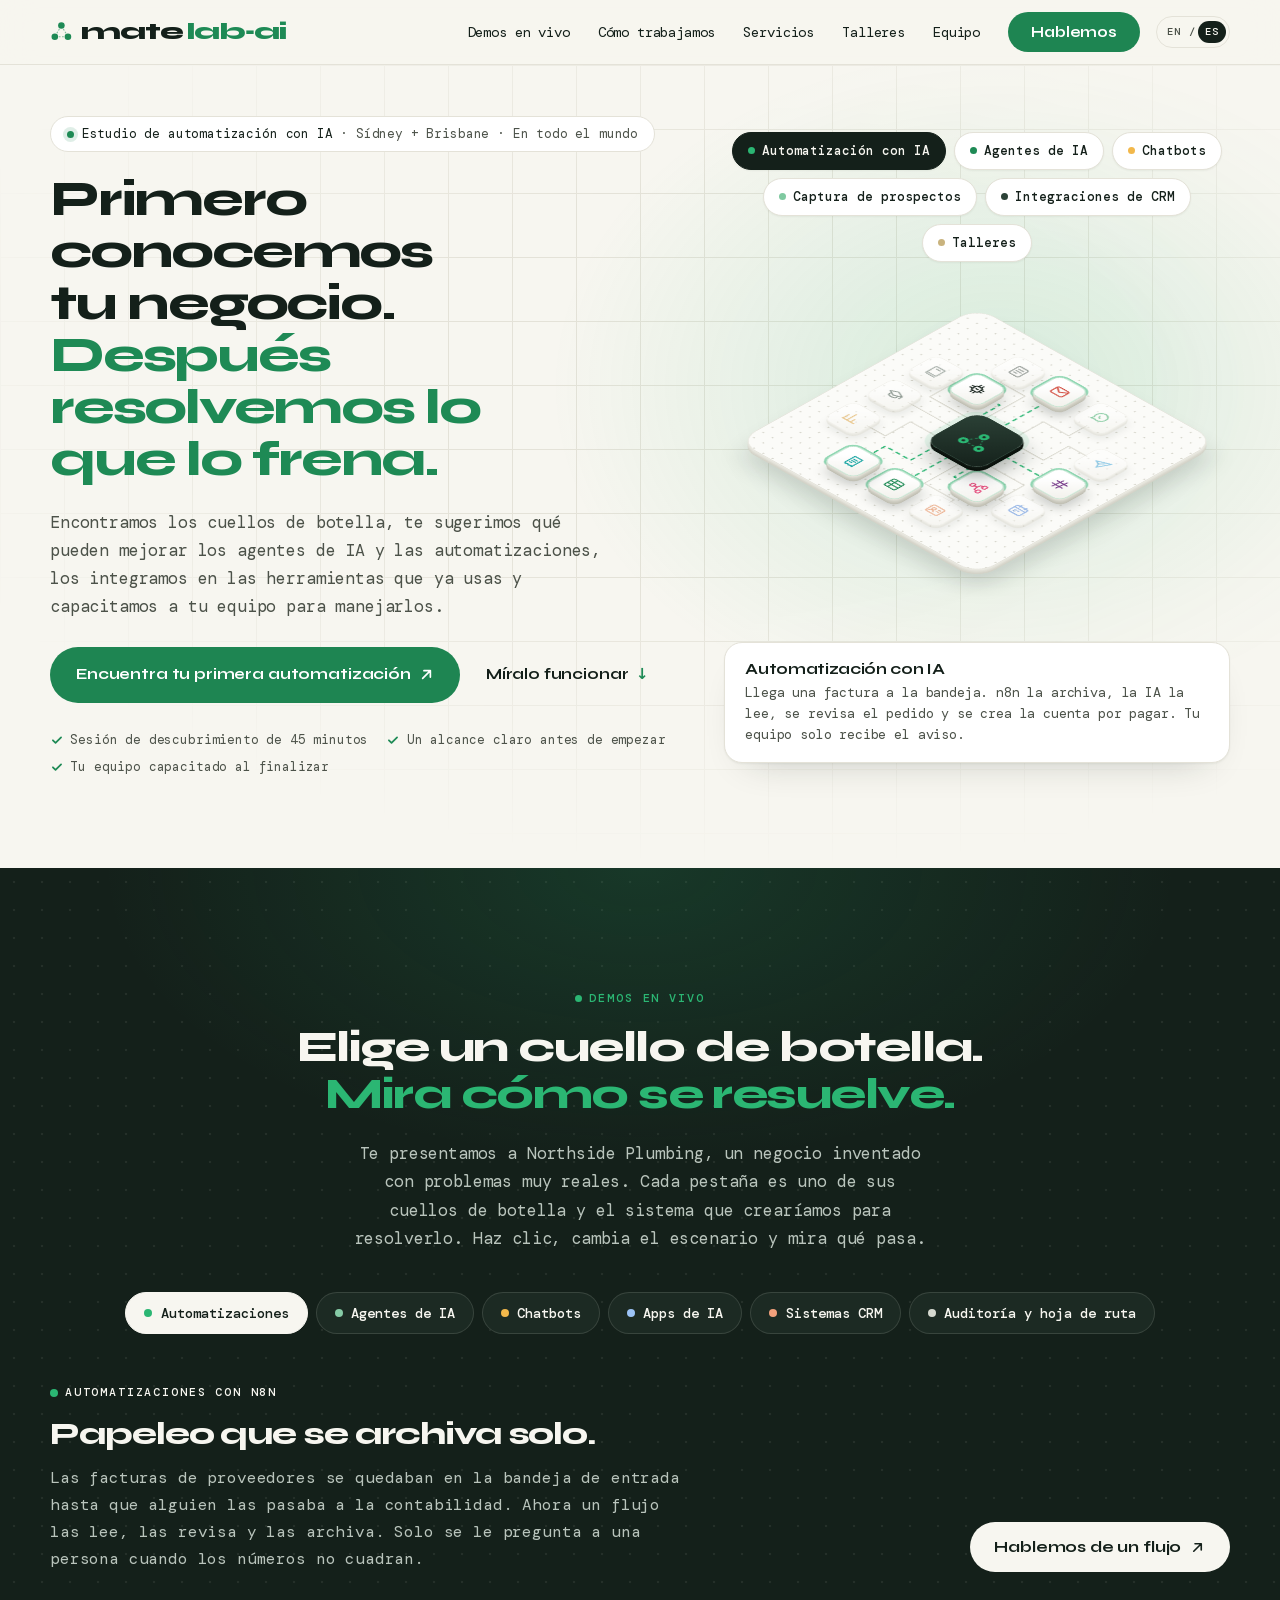
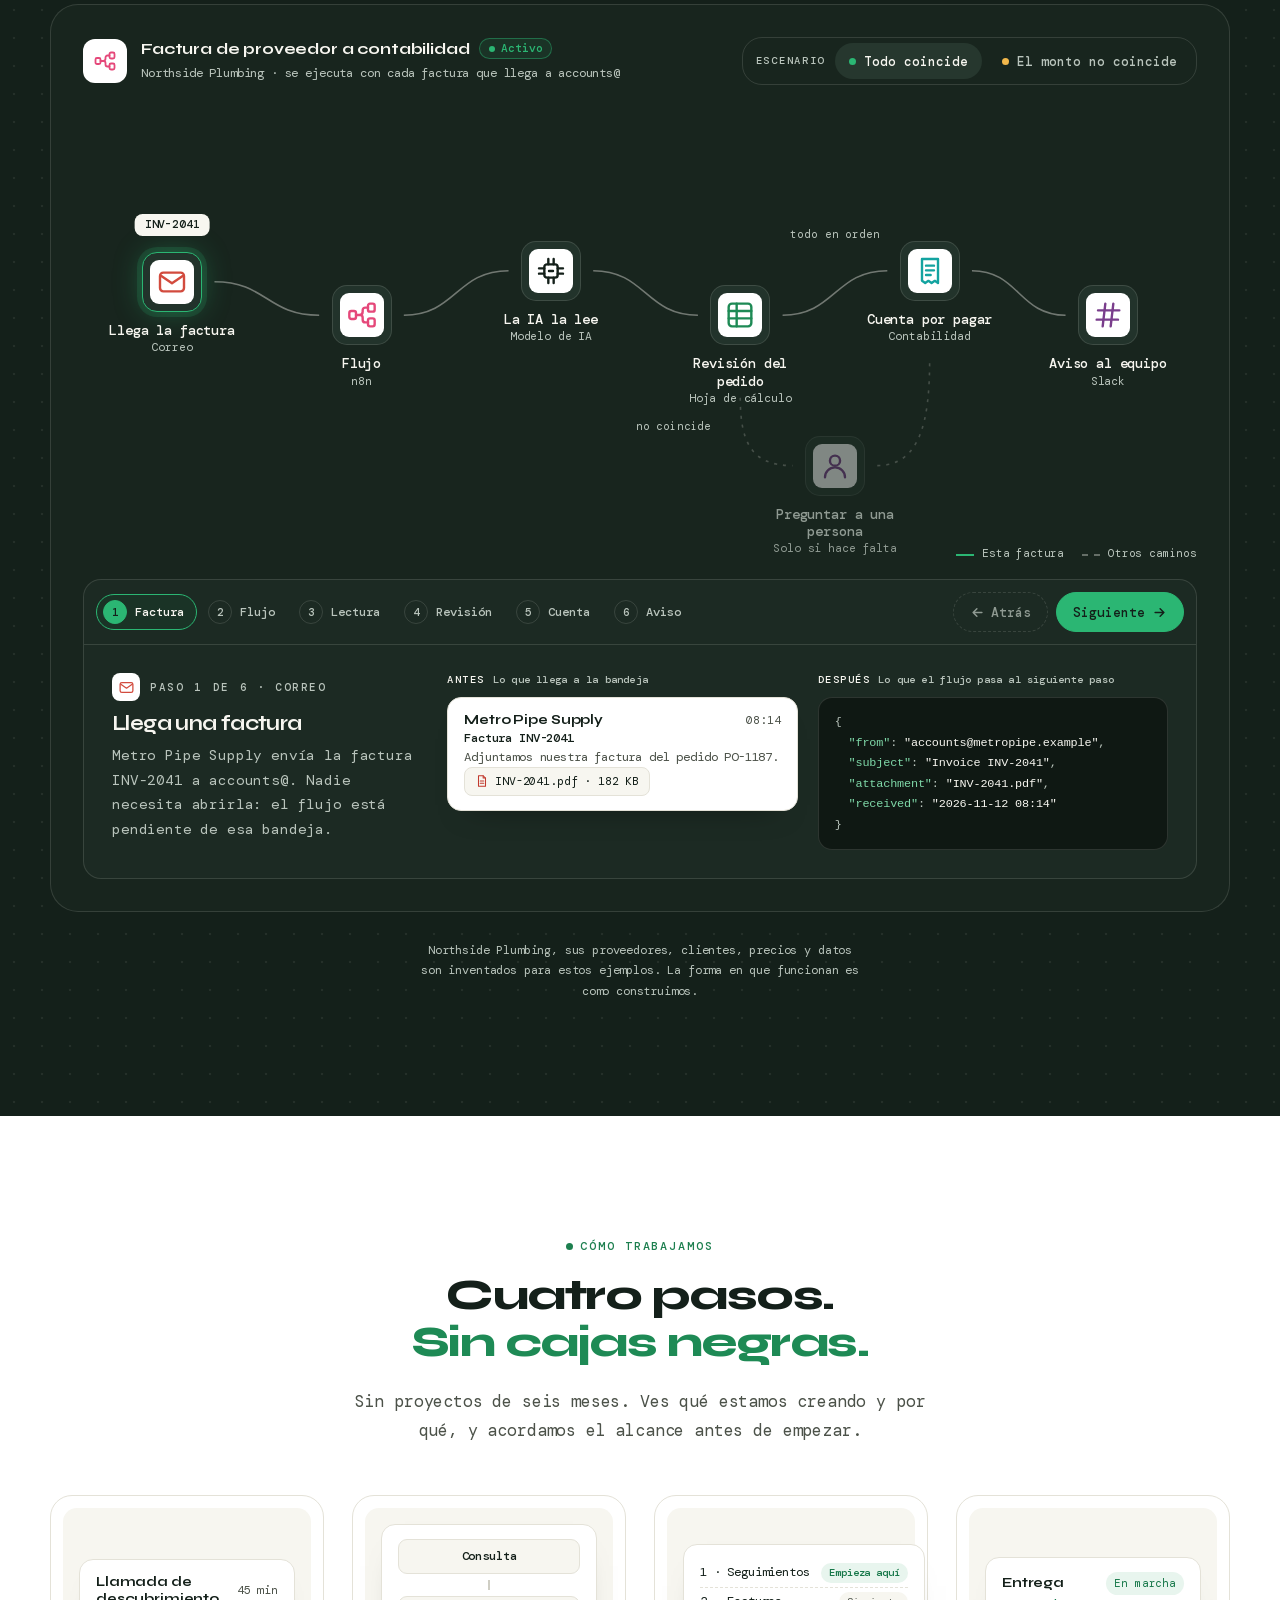
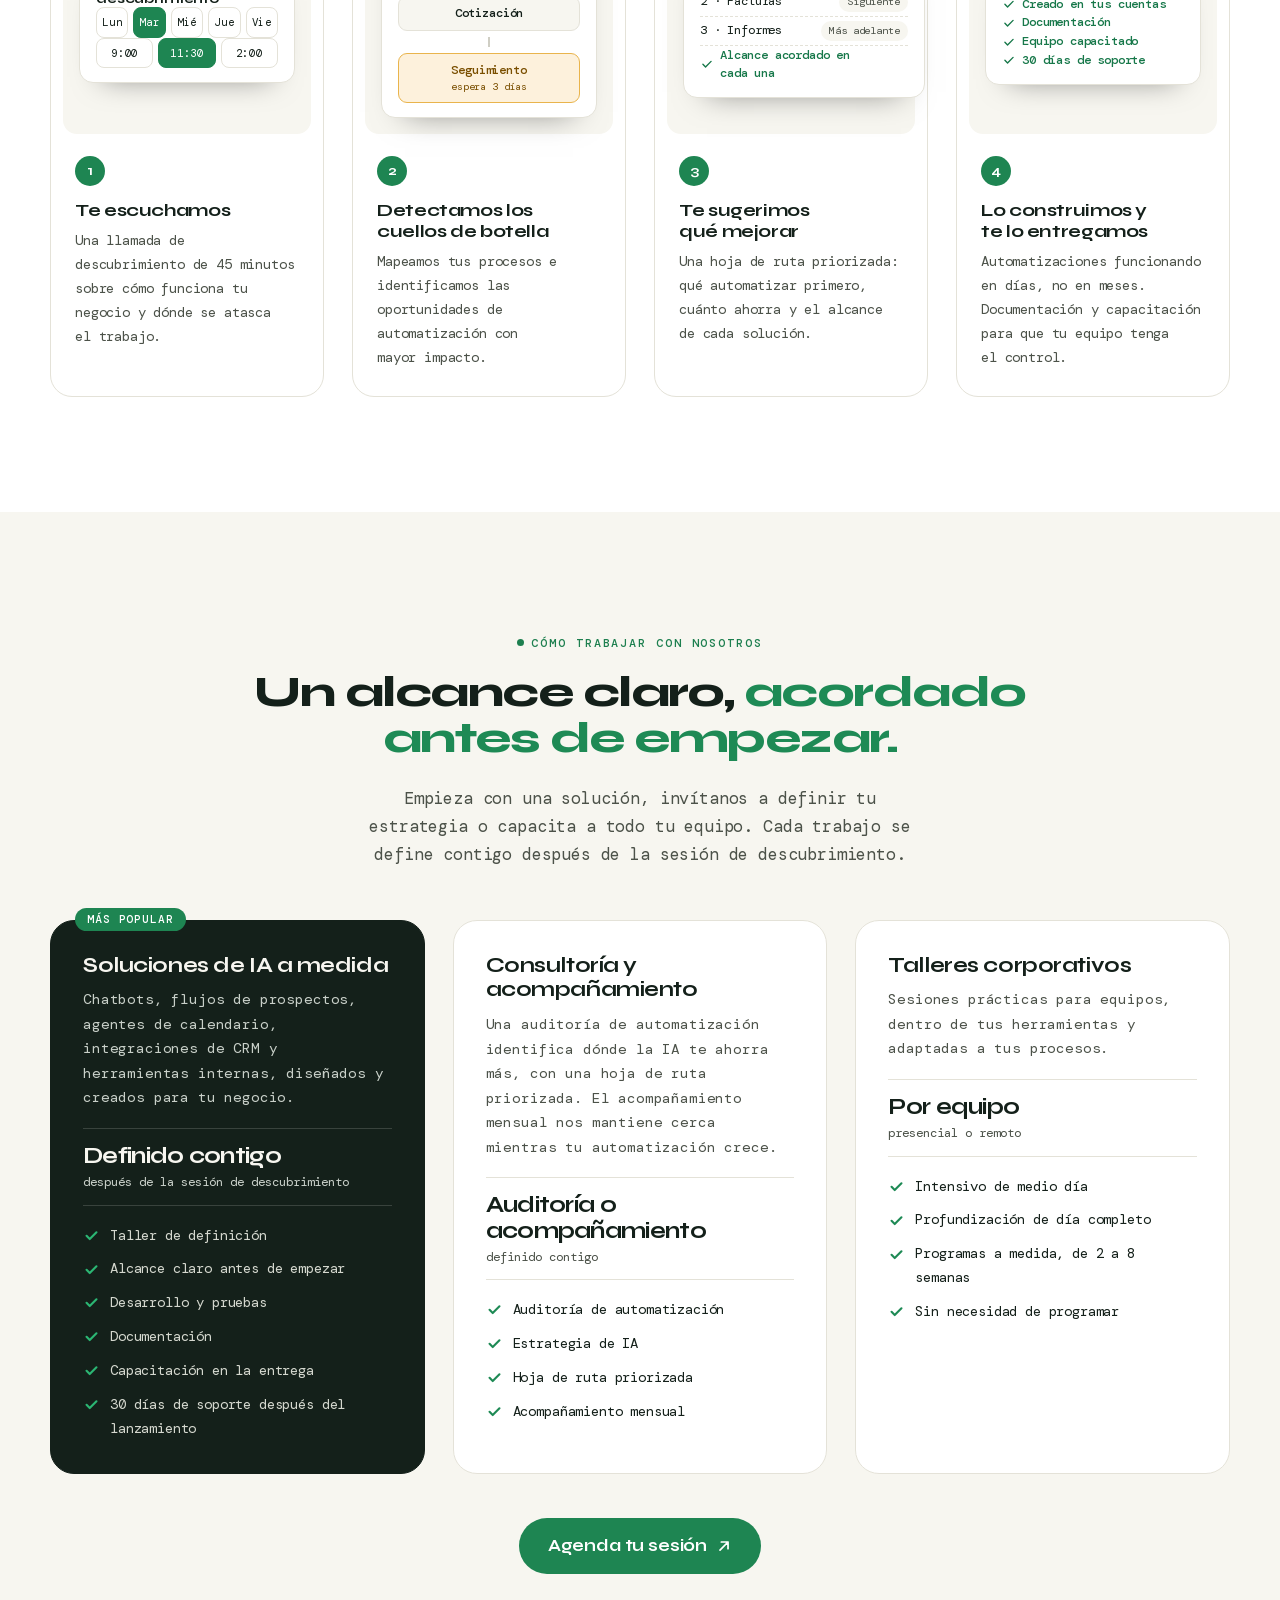
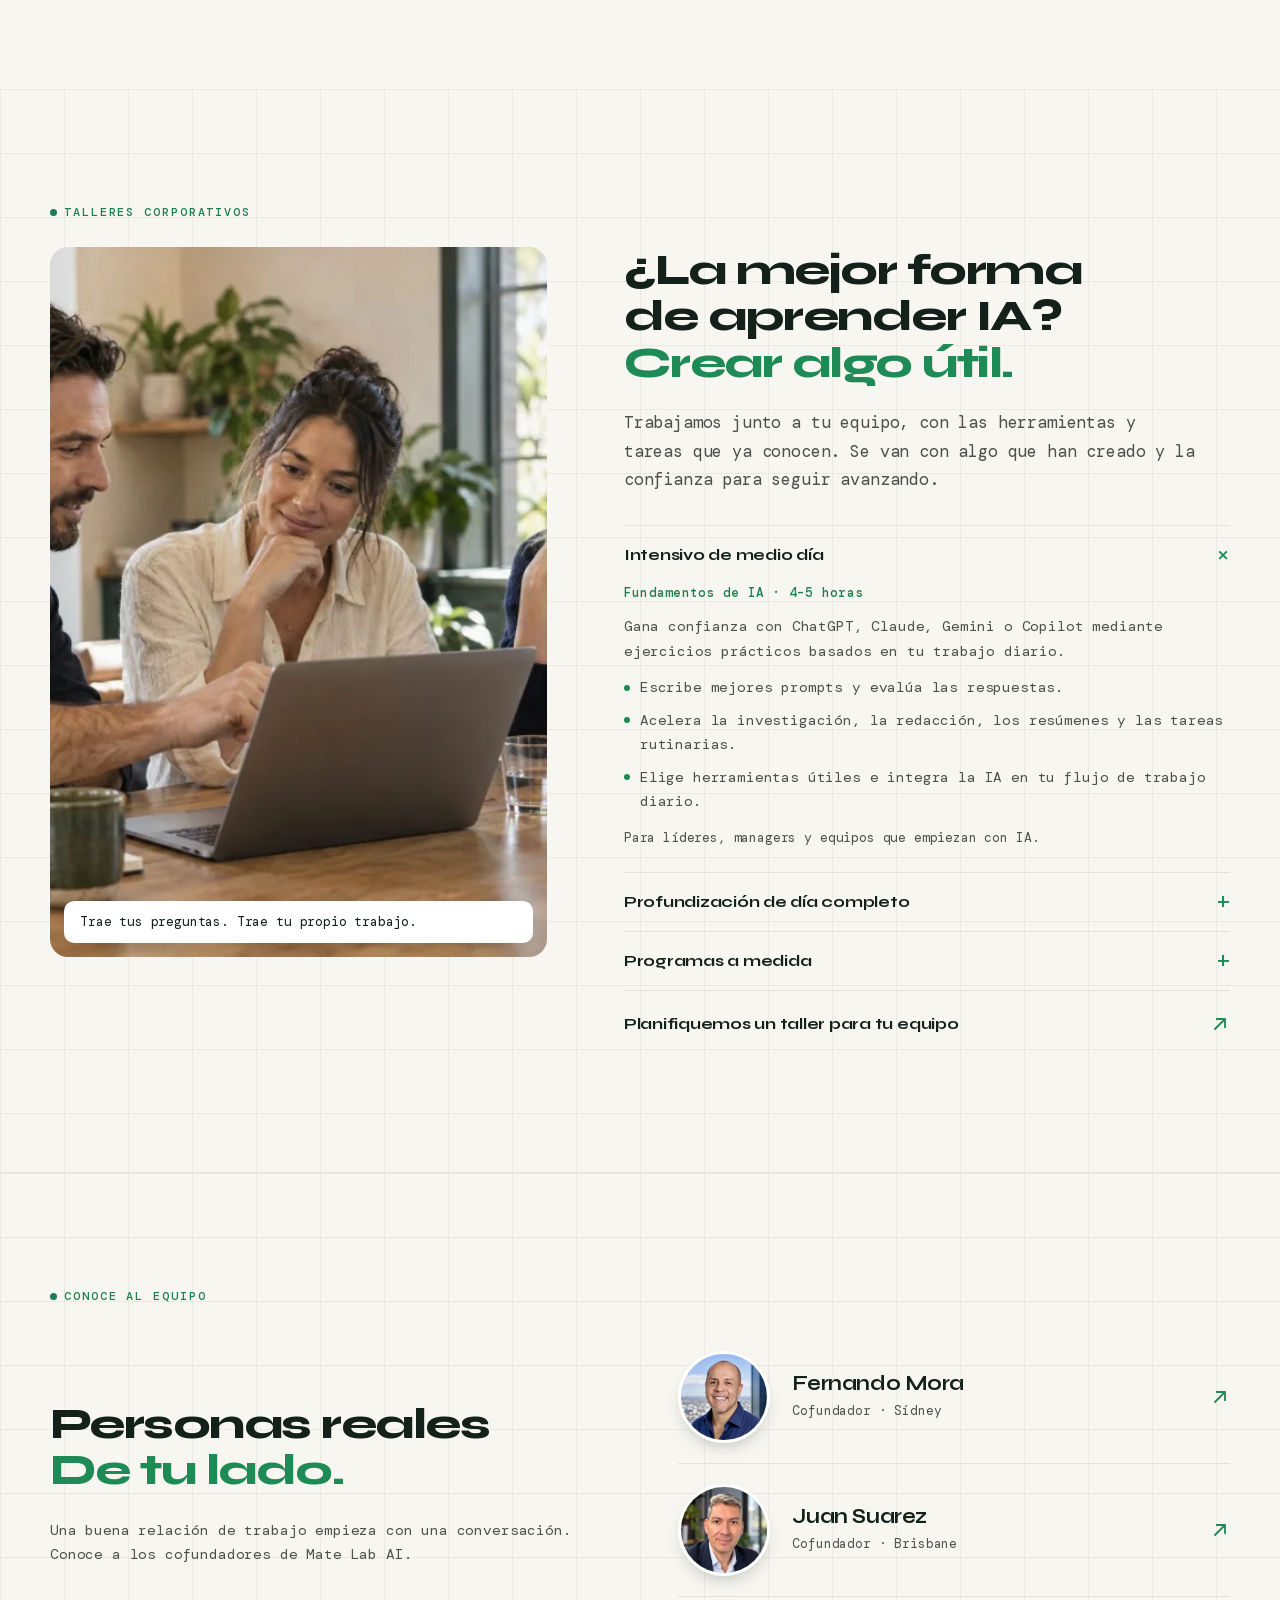
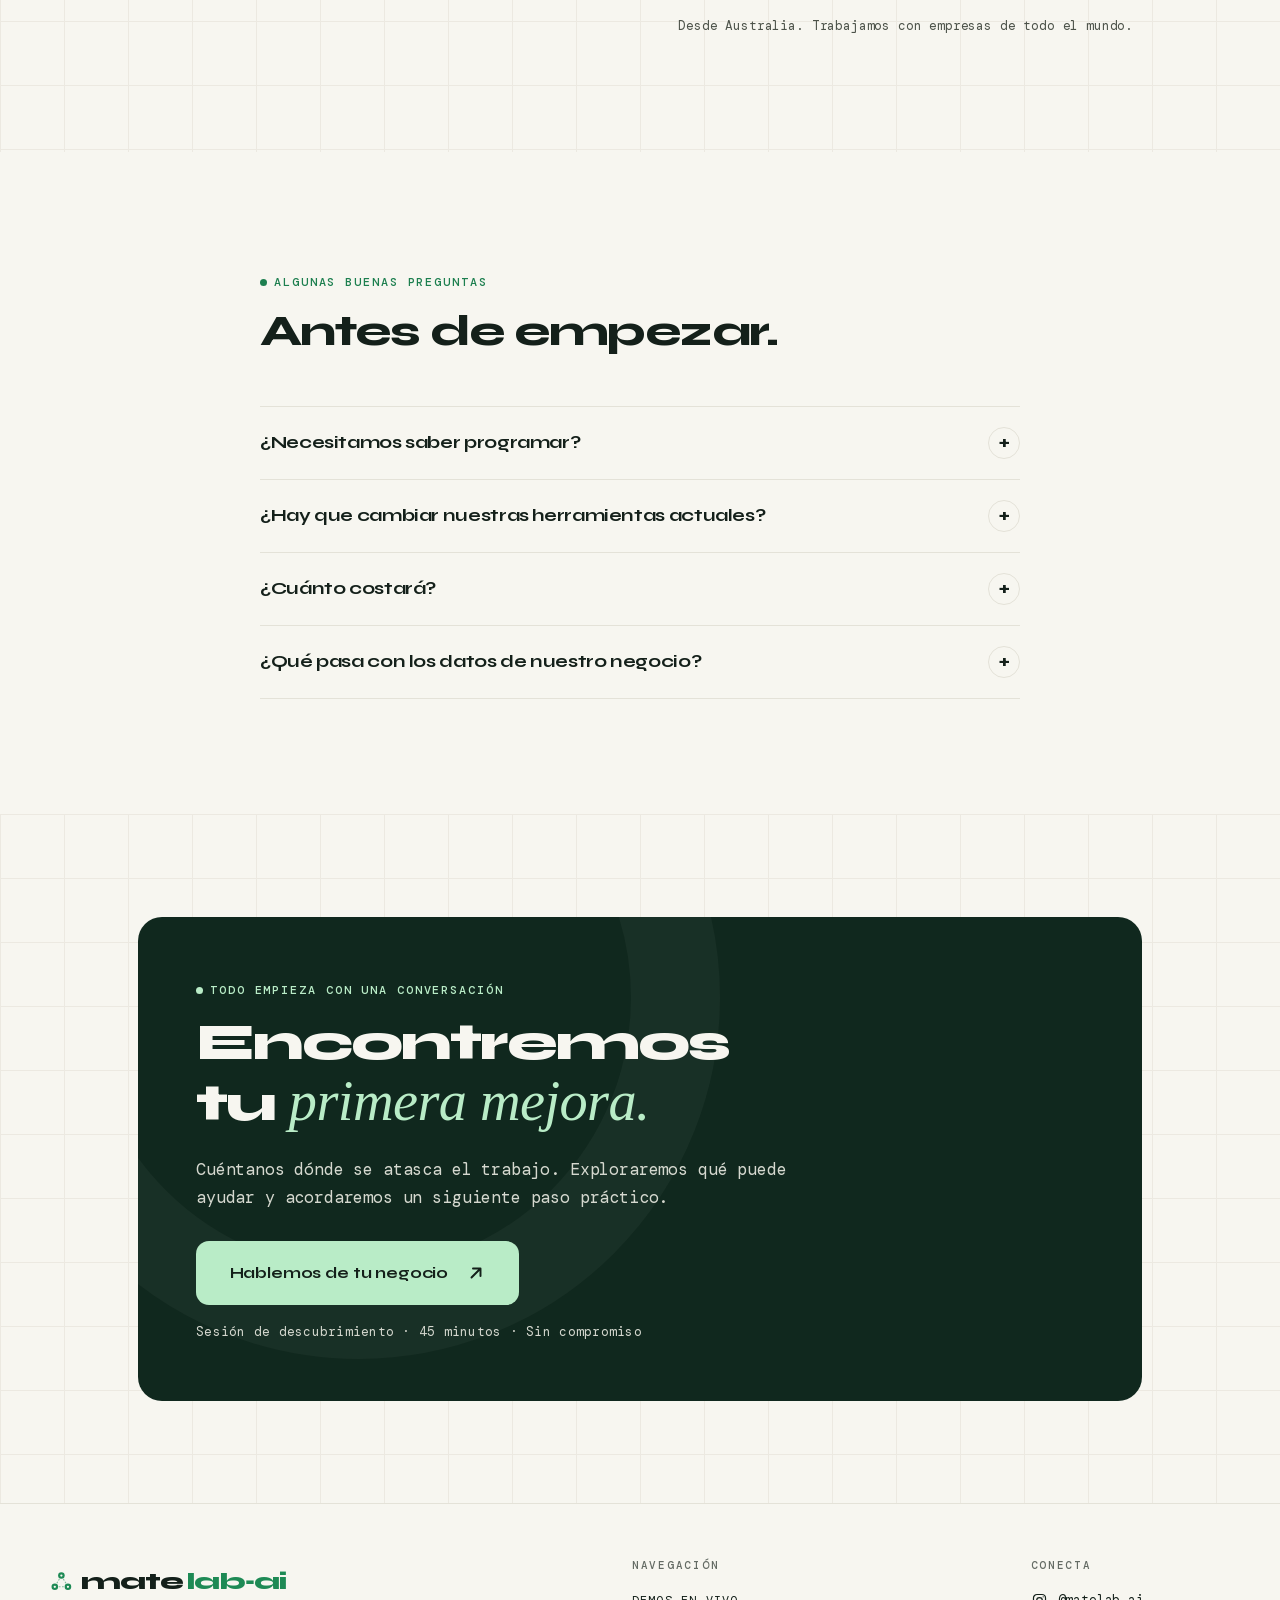
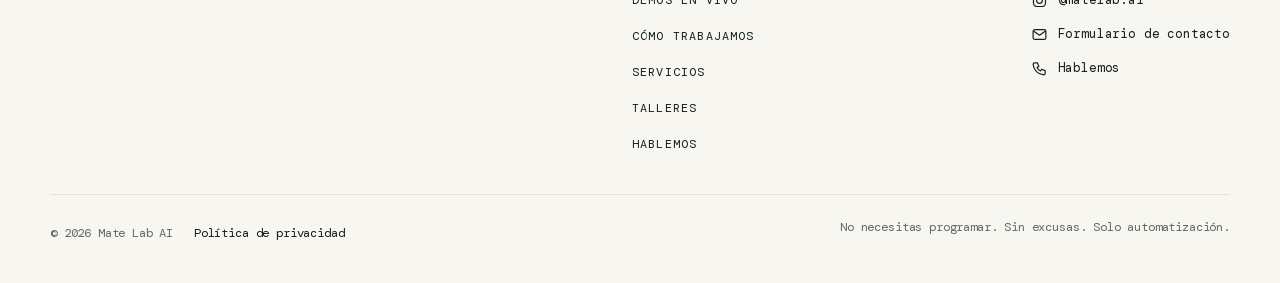
==== es/index.html @ 0184d31b "Keep the desktop nav on one line from 900 to 1199 px Co-Authored-By: Claude Opus 5.5 <noreply@anthro" ====
<!doctype html>
<html lang="es-419" data-estilo="claro">
<head>
<meta charset="utf-8">
<meta name="viewport" content="width=device-width, initial-scale=1">
<title>Automatización con IA en Sídney y Brisbane · Mate Lab AI</title>
<meta name="description" content="Conocemos tu negocio, encontramos los cuellos de botella y los resolvemos con agentes de IA, chatbots y automatizaciones. Agenda una llamada de descubrimiento.">
<link rel="canonical" href="https://matelabai.com.au/es/">
<meta name="robots" content="noindex, nofollow">
<meta name="theme-color" content="#1E8A55">
<link rel="icon" href="../favicon.ico" sizes="32x32">
<link rel="icon" href="../icono.svg" type="image/svg+xml">
<link rel="apple-touch-icon" href="../apple-touch-icon.png">
<link rel="manifest" href="../manifest.webmanifest">
<meta property="og:type" content="website">
<meta property="og:site_name" content="Mate Lab AI">
<meta property="og:title" content="Automatización con IA en Sídney y Brisbane · Mate Lab AI">
<meta property="og:description" content="Conocemos tu negocio, encontramos los cuellos de botella y los resolvemos con agentes de IA, chatbots y automatizaciones. Agenda una llamada de descubrimiento.">
<meta property="og:url" content="https://matelabai.com.au/es/">
<meta property="og:locale" content="en_AU">
<meta property="og:image" content="https://matelabai.com.au/img/social-social.df6d7ce9.jpg">
<meta property="og:image:width" content="1200">
<meta property="og:image:height" content="630">
<meta property="og:image:alt" content="Automatización con IA en Sídney y Brisbane · Mate Lab AI">
<meta name="twitter:card" content="summary_large_image">
<meta name="twitter:title" content="Automatización con IA en Sídney y Brisbane · Mate Lab AI">
<meta name="twitter:description" content="Conocemos tu negocio, encontramos los cuellos de botella y los resolvemos con agentes de IA, chatbots y automatizaciones. Agenda una llamada de descubrimiento.">
<meta name="twitter:image" content="https://matelabai.com.au/img/social-social.df6d7ce9.jpg">
<link rel="preload" href="../fuentes/dm-mono-latin.3062236e.woff2" as="font" type="font/woff2" crossorigin>
<link rel="preload" href="../fuentes/dm-mono-latin.fd7521f3.woff2" as="font" type="font/woff2" crossorigin>
<style>@font-face{font-family:'DM Mono';font-style:normal;font-weight:300;font-display:swap;src:url(../fuentes/dm-mono-latin-ext.2dd0183d.woff2) format('woff2');unicode-range:U+0100-02BA, U+02BD-02C5, U+02C7-02CC, U+02CE-02D7, U+02DD-02FF, U+0304, U+0308, U+0329, U+1D00-1DBF, U+1E00-1E9F, U+1EF2-1EFF, U+2020, U+20A0-20AB, U+20AD-20C4, U+2113, U+2C60-2C7F, U+A720-A7FF}
@font-face{font-family:'DM Mono';font-style:normal;font-weight:300;font-display:swap;src:url(../fuentes/dm-mono-latin.3062236e.woff2) format('woff2');unicode-range:U+0000-00FF, U+0131, U+0152-0153, U+02BB-02BC, U+02C6, U+02DA, U+02DC, U+0304, U+0308, U+0329, U+2000-206F, U+20AC, U+2122, U+2191, U+2193, U+2212, U+2215, U+FEFF, U+FFFD}
@font-face{font-family:'DM Mono';font-style:normal;font-weight:400;font-display:swap;src:url(../fuentes/dm-mono-latin-ext.7f8712cb.woff2) format('woff2');unicode-range:U+0100-02BA, U+02BD-02C5, U+02C7-02CC, U+02CE-02D7, U+02DD-02FF, U+0304, U+0308, U+0329, U+1D00-1DBF, U+1E00-1E9F, U+1EF2-1EFF, U+2020, U+20A0-20AB, U+20AD-20C4, U+2113, U+2C60-2C7F, U+A720-A7FF}
@font-face{font-family:'DM Mono';font-style:normal;font-weight:400;font-display:swap;src:url(../fuentes/dm-mono-latin.fd7521f3.woff2) format('woff2');unicode-range:U+0000-00FF, U+0131, U+0152-0153, U+02BB-02BC, U+02C6, U+02DA, U+02DC, U+0304, U+0308, U+0329, U+2000-206F, U+20AC, U+2122, U+2191, U+2193, U+2212, U+2215, U+FEFF, U+FFFD}
@font-face{font-family:'DM Mono';font-style:normal;font-weight:500;font-display:swap;src:url(../fuentes/dm-mono-latin-ext.e284f2a1.woff2) format('woff2');unicode-range:U+0100-02BA, U+02BD-02C5, U+02C7-02CC, U+02CE-02D7, U+02DD-02FF, U+0304, U+0308, U+0329, U+1D00-1DBF, U+1E00-1E9F, U+1EF2-1EFF, U+2020, U+20A0-20AB, U+20AD-20C4, U+2113, U+2C60-2C7F, U+A720-A7FF}
@font-face{font-family:'DM Mono';font-style:normal;font-weight:500;font-display:swap;src:url(../fuentes/dm-mono-latin.0e263db5.woff2) format('woff2');unicode-range:U+0000-00FF, U+0131, U+0152-0153, U+02BB-02BC, U+02C6, U+02DA, U+02DC, U+0304, U+0308, U+0329, U+2000-206F, U+20AC, U+2122, U+2191, U+2193, U+2212, U+2215, U+FEFF, U+FFFD}
@font-face{font-family:'Syne';font-style:normal;font-weight:700 800;font-display:swap;src:url(../fuentes/syne-latin-ext.79bc8392.woff2) format('woff2');unicode-range:U+0100-02BA, U+02BD-02C5, U+02C7-02CC, U+02CE-02D7, U+02DD-02FF, U+0304, U+0308, U+0329, U+1D00-1DBF, U+1E00-1E9F, U+1EF2-1EFF, U+2020, U+20A0-20AB, U+20AD-20C4, U+2113, U+2C60-2C7F, U+A720-A7FF}
@font-face{font-family:'Syne';font-style:normal;font-weight:700 800;font-display:swap;src:url(../fuentes/syne-latin.cfff4120.woff2) format('woff2');unicode-range:U+0000-00FF, U+0131, U+0152-0153, U+02BB-02BC, U+02C6, U+02DA, U+02DC, U+0304, U+0308, U+0329, U+2000-206F, U+20AC, U+2122, U+2191, U+2193, U+2212, U+2215, U+FEFF, U+FFFD}</style>
<link rel="stylesheet" href="../css/sitio.4ef40db7.css">
<style>:root{--primario:#1E8A55;--secundario:#2BB673;--tinta:#14201A;--fondo:#F7F6F0;--sobre-primario:#FFFFFF;--primario-boton:#1E8552;--sobre-secundario:#14201A;--secundario-boton:#2BB673;--escenario-a:#4BA177;--escenario-b:#2BB673;--sobre-escenario:#14201A;--primario-texto:#1D7F4F;--secundario-texto:#227A4F;--fuente-texto:'DM Mono', system-ui, -apple-system, 'Segoe UI', Roboto, 'Helvetica Neue', Arial, sans-serif;--fuente-titulos:'Syne', system-ui, -apple-system, 'Segoe UI', Roboto, 'Helvetica Neue', Arial, sans-serif}</style>
<script>document.documentElement.classList.add('js');setTimeout(function(){if(!window.SITIO_LISTO)document.documentElement.classList.remove('js')},3000);window.SITIO={"nombre":"Mate Lab AI","whatsapp":null,"mensaje_whatsapp":"","formulario":{"destino":"whatsapp","webhook":null},"pixel":false};</script>



<link rel="alternate" hreflang="en-AU" href="https://matelabai.com.au/">
<link rel="alternate" hreflang="es-419" href="https://matelabai.com.au/es/">
<link rel="alternate" hreflang="x-default" href="https://matelabai.com.au/">
</head>
<body>
<svg class="sprite" aria-hidden="true" focusable="false">
  <symbol id="i-form" viewBox="0 0 24 24" fill="none" stroke="currentColor" stroke-width="1.8" stroke-linecap="round" stroke-linejoin="round"><rect x="4.5" y="3" width="15" height="18" rx="2.5"/><path d="M8 8h8M8 12h8M8 16h4.5"/></symbol>
  <symbol id="i-mail" viewBox="0 0 24 24" fill="none" stroke="currentColor" stroke-width="1.8" stroke-linecap="round" stroke-linejoin="round"><rect x="3" y="5" width="18" height="14" rx="2.5"/><path d="m4 7.5 8 5.5 8-5.5"/></symbol>
  <symbol id="i-chat" viewBox="0 0 24 24" fill="none" stroke="currentColor" stroke-width="1.8" stroke-linecap="round" stroke-linejoin="round"><path d="M20 11.5a8 8 0 0 1-11.7 7.1L4 20l1.4-4.1A8 8 0 1 1 20 11.5z"/><path d="M9 10.5c.4 1.6 1.9 3.1 3.5 3.5"/></symbol>
  <symbol id="i-send" viewBox="0 0 24 24" fill="none" stroke="currentColor" stroke-width="1.8" stroke-linecap="round" stroke-linejoin="round"><path d="M21 3.5 3 10.6l6.8 2.6 2.6 6.8z"/><path d="m9.8 13.2 4.7-4.7"/></symbol>
  <symbol id="i-hash" viewBox="0 0 24 24" fill="none" stroke="currentColor" stroke-width="1.8" stroke-linecap="round" stroke-linejoin="round"><path d="M10 3.5 8 20.5M16 3.5l-2 17M4.5 8.5h16M3.5 15.5h16"/></symbol>
  <symbol id="i-cal" viewBox="0 0 24 24" fill="none" stroke="currentColor" stroke-width="1.8" stroke-linecap="round" stroke-linejoin="round"><rect x="3.5" y="5" width="17" height="15.5" rx="2.5"/><path d="M3.5 10h17M8 3v4M16 3v4M8 14h2M12 14h2M8 17h2"/></symbol>
  <symbol id="i-crm" viewBox="0 0 24 24" fill="none" stroke="currentColor" stroke-width="1.8" stroke-linecap="round" stroke-linejoin="round"><rect x="3" y="4.5" width="18" height="15" rx="2.5"/><circle cx="9" cy="11" r="2.3"/><path d="M5.6 16.5a3.6 3.6 0 0 1 6.8 0M15 9.5h3M15 13h3"/></symbol>
  <symbol id="i-sheet" viewBox="0 0 24 24" fill="none" stroke="currentColor" stroke-width="1.8" stroke-linecap="round" stroke-linejoin="round"><rect x="3.5" y="3.5" width="17" height="17" rx="2.5"/><path d="M3.5 9h17M3.5 14.5h17M9.5 3.5v17"/></symbol>
  <symbol id="i-receipt" viewBox="0 0 24 24" fill="none" stroke="currentColor" stroke-width="1.8" stroke-linecap="round" stroke-linejoin="round"><path d="M6 3h12v18l-2.4-1.6L13.2 21l-2.4-1.6L8.4 21 6 19.4z"/><path d="M9 8h6M9 11.5h6M9 15h3.5"/></symbol>
  <symbol id="i-chart" viewBox="0 0 24 24" fill="none" stroke="currentColor" stroke-width="1.8" stroke-linecap="round" stroke-linejoin="round"><path d="M4 20.5V11M10 20.5V5M16 20.5v-7M3 20.5h18"/></symbol>
  <symbol id="i-cap" viewBox="0 0 24 24" fill="none" stroke="currentColor" stroke-width="1.8" stroke-linecap="round" stroke-linejoin="round"><path d="m2.5 9 9.5-4.5L21.5 9 12 13.5z"/><path d="M6.5 11v4.6c3 2.4 8 2.4 11 0V11M21.5 9v5.5"/></symbol>
  <symbol id="i-book" viewBox="0 0 24 24" fill="none" stroke="currentColor" stroke-width="1.8" stroke-linecap="round" stroke-linejoin="round"><path d="M5 4.5A1.5 1.5 0 0 1 6.5 3H19v15H6.5A1.5 1.5 0 0 0 5 19.5z"/><path d="M5 19.5A1.5 1.5 0 0 0 6.5 21H19M9 7h6"/></symbol>
  <symbol id="i-ai" viewBox="0 0 24 24" fill="none" stroke="currentColor" stroke-width="1.8" stroke-linecap="round" stroke-linejoin="round"><rect x="7" y="7" width="10" height="10" rx="2"/><path d="M10 3v4M14 3v4M10 17v4M14 17v4M3 10h4M3 14h4M17 10h4M17 14h4M10.5 12h3"/></symbol>
  <symbol id="i-flow" viewBox="0 0 24 24" fill="none" stroke="currentColor" stroke-width="1.8" stroke-linecap="round" stroke-linejoin="round"><rect x="2.5" y="9" width="5" height="6" rx="1.5"/><rect x="16.5" y="3.5" width="5" height="6" rx="1.5"/><rect x="16.5" y="14.5" width="5" height="6" rx="1.5"/><path d="M7.5 12h2.5c1.6 0 2.5-.9 2.5-2.5v-1c0-1.2.8-2 2-2h2M10 12h.5c1.2 0 2 .8 2 2v1.5c0 1.2.8 2 2 2h2"/></symbol>
  <symbol id="i-user" viewBox="0 0 24 24" fill="none" stroke="currentColor" stroke-width="1.8" stroke-linecap="round" stroke-linejoin="round"><circle cx="12" cy="8" r="3.8"/><path d="M4.5 20.5a7.5 7.5 0 0 1 15 0"/></symbol>
  <symbol id="i-check" viewBox="0 0 24 24" fill="none" stroke="currentColor" stroke-width="2.4" stroke-linecap="round" stroke-linejoin="round"><path d="m5 12.5 4.5 4.5L19 7.5"/></symbol>
  <symbol id="i-shield" viewBox="0 0 24 24" fill="none" stroke="currentColor" stroke-width="1.8" stroke-linecap="round" stroke-linejoin="round"><path d="M12 3 4.5 6v5.5c0 4.6 3.2 8.4 7.5 9.5 4.3-1.1 7.5-4.9 7.5-9.5V6z"/><path d="m9 12 2.2 2.2L15.5 10"/></symbol>
  <symbol id="i-voice" viewBox="0 0 24 24" fill="none" stroke="currentColor" stroke-width="1.8" stroke-linecap="round" stroke-linejoin="round"><path d="M5.2 18.4 3.5 21l3.3-.9A9 9 0 1 0 5.2 18.4z"/><path d="M8.5 12h.01M12 12h.01M15.5 12h.01"/></symbol>
  <symbol id="i-pencil" viewBox="0 0 24 24" fill="none" stroke="currentColor" stroke-width="1.8" stroke-linecap="round" stroke-linejoin="round"><path d="M4 20h4.2L19.5 8.7a2.1 2.1 0 0 0-3-3L5.2 17z"/><path d="m14.5 7.5 3 3"/></symbol>
  <symbol id="i-handoff" viewBox="0 0 24 24" fill="none" stroke="currentColor" stroke-width="1.8" stroke-linecap="round" stroke-linejoin="round"><circle cx="9" cy="8" r="3.5"/><path d="M3 20.5a6 6 0 0 1 12 0M16 11h5.5M19 8.5l2.5 2.5-2.5 2.5"/></symbol>
  <symbol id="i-arrow" viewBox="0 0 24 24" fill="none" stroke="currentColor" stroke-width="2" stroke-linecap="round" stroke-linejoin="round"><path d="M5 12h14M13 6l6 6-6 6"/></symbol>
  <symbol id="i-back" viewBox="0 0 24 24" fill="none" stroke="currentColor" stroke-width="2" stroke-linecap="round" stroke-linejoin="round"><path d="M19 12H5M11 6l-6 6 6 6"/></symbol>
  <symbol id="i-refresh" viewBox="0 0 24 24" fill="none" stroke="currentColor" stroke-width="2" stroke-linecap="round" stroke-linejoin="round"><path d="M20 12a8 8 0 1 1-2.6-5.9M20 4v5h-5"/></symbol>
  <symbol id="i-doc" viewBox="0 0 24 24" fill="none" stroke="currentColor" stroke-width="1.8" stroke-linecap="round" stroke-linejoin="round"><path d="M6 3h8l4 4v14H6z"/><path d="M14 3v4h4M9 12h6M9 16h6"/></symbol>
</svg>
<a class="saltar" href="#contenido">Saltar al contenido</a>
<header class="barra">
  <div class="contenedor barra-dentro">
    <a class="marca" href="../es/" aria-label="Mate Lab AI, inicio">
  <svg class="marca-arbol" viewBox="0 0 52 52" fill="none" aria-hidden="true" focusable="false">
    <g class="arbol-lineas"><line x1="21.46" y1="20.92" x2="15.54" y2="31.08"/><line x1="30.54" y1="20.92" x2="36.46" y2="31.08"/><line x1="20" y1="38.85" x2="32" y2="38.85"/></g>
    <g class="arbol-nodos"><circle cx="26" cy="13.15" r="7.5"/><circle cx="11" cy="38.85" r="7.5"/><circle cx="41" cy="38.85" r="7.5"/></g>
    <g class="arbol-huecos"><circle cx="26" cy="13.15" r="2.625"/><circle cx="11" cy="38.85" r="2.625"/><circle cx="41" cy="38.85" r="2.625"/></g>
  </svg>
  <span class="marca-palabra" aria-hidden="true"><span class="mate">mate</span><span class="lab">lab‑ai</span></span>
</a>

    <nav class="menu" id="menu" aria-label="Principal">
      <a href="../es/#demos">Demos en vivo</a>
      <a href="../es/#how">Cómo trabajamos</a>
      <a href="../es/#services">Servicios</a>
      <a href="../es/#workshops">Talleres</a>
      <a href="../es/#team">Equipo</a>
      <a class="boton boton-principal" href="https://matelabai.com.au/es/contact">Hablemos</a>
    </nav>
    <a class="idioma" href="../" hreflang="en-AU" lang="en" aria-label="Switch to English"><span>EN</span><span aria-hidden="true">/</span><span class="actual">ES</span></a>
    <button class="menu-boton" type="button" data-menu-boton aria-expanded="false" aria-controls="menu" aria-label="Abrir menú"><span></span><span></span></button>
  </div>
</header>

<main id="contenido">

  <section class="portada">
    <div class="contenedor portada-dentro">
      <div class="portada-texto">
        <p class="insignia" data-aparece><i></i>Estudio de automatización con IA<span> · Sídney + Brisbane · En todo el mundo</span></p>
        <h1 data-palabras><span class="renglon">Primero conocemos tu negocio.</span> <span class="renglon verde">Después resolvemos lo que lo frena.</span></h1>
        <p class="bajada" data-aparece style="--retraso:120ms">Encontramos los cuellos de botella, te sugerimos qué pueden mejorar los agentes de IA y las automatizaciones, los integramos en las herramientas que ya usas y capacitamos a tu equipo para manejarlos.</p>
        <div class="botones" data-aparece style="--retraso:200ms">
          <a class="boton boton-principal boton-grande con-flecha" href="https://matelabai.com.au/es/contact">Encuentra tu primera automatización</a>
          <a class="enlace-flecha" href="#demos">Míralo funcionar</a>
        </div>
        <ul class="promesas" data-aparece style="--retraso:260ms">
          <li>Sesión de descubrimiento de 45 minutos</li>
          <li>Un alcance claro antes de empezar</li>
          <li>Tu equipo capacitado al finalizar</li>
        </ul>
      </div>

      <div class="tablero" data-tablero data-aparece style="--retraso:160ms">
        <div class="tablero-chips" role="group" aria-label="Mostrar cómo conectamos tus herramientas">
          <button class="chip" type="button" style="--c:#2BB673" aria-pressed="false" data-ruta="mail flow ai sheet receipt hash" data-titulo="Automatización con IA" data-texto="Llega una factura a la bandeja. n8n la archiva, la IA la lee, se revisa el pedido y se crea la cuenta por pagar. Tu equipo solo recibe el aviso.">Automatización con IA</button>
          <button class="chip" type="button" style="--c:#1E8A55" aria-pressed="false" data-ruta="form ai book cal crm mail" data-titulo="Agentes de IA" data-texto="Llega una consulta por el sitio web. El agente lee tu guía de servicios, revisa el calendario, agenda la visita, actualiza el CRM y responde.">Agentes de IA</button>
          <button class="chip" type="button" style="--c:#F2B84B" aria-pressed="false" data-ruta="chat ai book cal crm" data-titulo="Chatbots" data-texto="Un cliente pregunta algo por WhatsApp a las 9 pm. El chatbot responde con tu propia información y agenda el siguiente paso.">Chatbots</button>
          <button class="chip" type="button" style="--c:#7FC9A0" aria-pressed="false" data-ruta="form flow crm mail hash" data-titulo="Captura de prospectos" data-texto="Cada formulario se guarda en el CRM, recibe seguimiento por correo y el equipo se entera en Slack. Nada se queda esperando en una bandeja.">Captura de prospectos</button>
          <button class="chip" type="button" style="--c:#2C4237" aria-pressed="false" data-ruta="crm flow sheet chart mail" data-titulo="Integraciones de CRM" data-texto="Tu CRM, tus hojas de cálculo y tus informes se mantienen al día solos, así nadie copia datos de una herramienta a otra.">Integraciones de CRM</button>
          <button class="chip" type="button" style="--c:#C9B37E" aria-pressed="false" data-ruta="cap ai book chart" data-titulo="Talleres" data-texto="Tu equipo aprende IA con su propio trabajo y se va con asistentes creados con su propio conocimiento.">Talleres</button>
        </div>

        <div class="escena" aria-hidden="true">
          <div class="placa">
            <svg class="trazos" viewBox="0 0 520 520" focusable="false">
              <path data-trazo="form" d="M170 110 V120 H225 V205"/>
              <path data-trazo="mail" d="M260 110 V205"/>
              <path data-trazo="chat" d="M350 110 V150 H295 V205"/>
              <path data-trazo="send" d="M410 170 H370 V225 H315"/>
              <path data-trazo="hash" d="M410 260 H315"/>
              <path data-trazo="cal" d="M410 350 H398 V295 H315"/>
              <path data-trazo="crm" d="M350 410 V400 H285 V315"/>
              <path data-trazo="sheet" d="M260 410 V315"/>
              <path data-trazo="receipt" d="M170 410 V370 H225 V315"/>
              <path data-trazo="chart" d="M110 350 H150 V295 H205"/>
              <path data-trazo="cap" d="M110 260 H205"/>
              <path data-trazo="book" d="M110 170 H122 V225 H205"/>
              <path data-trazo="ai" d="M195 165 H215 V205"/>
              <path data-trazo="flow" d="M325 355 H305 V315"/>
            </svg>
            <span class="tecla" data-tecla="form" style="--x:32.7;--y:15.4;--c:#3E4A43"><svg><use href="#i-form"/></svg></span>
            <span class="tecla" data-tecla="mail" style="--x:50;--y:15.4;--c:#D24B3E"><svg><use href="#i-mail"/></svg></span>
            <span class="tecla" data-tecla="chat" style="--x:67.3;--y:15.4;--c:#25A35A"><svg><use href="#i-chat"/></svg></span>
            <span class="tecla" data-tecla="send" style="--x:84.6;--y:32.7;--c:#2A9BD6"><svg><use href="#i-send"/></svg></span>
            <span class="tecla" data-tecla="hash" style="--x:84.6;--y:50;--c:#7A3E8C"><svg><use href="#i-hash"/></svg></span>
            <span class="tecla" data-tecla="cal" style="--x:84.6;--y:67.3;--c:#3B78D8"><svg><use href="#i-cal"/></svg></span>
            <span class="tecla" data-tecla="crm" style="--x:67.3;--y:84.6;--c:#E06F33"><svg><use href="#i-crm"/></svg></span>
            <span class="tecla" data-tecla="sheet" style="--x:50;--y:84.6;--c:#1E8A55"><svg><use href="#i-sheet"/></svg></span>
            <span class="tecla" data-tecla="receipt" style="--x:32.7;--y:84.6;--c:#13A3A0"><svg><use href="#i-receipt"/></svg></span>
            <span class="tecla" data-tecla="chart" style="--x:15.4;--y:67.3;--c:#D9962B"><svg><use href="#i-chart"/></svg></span>
            <span class="tecla" data-tecla="cap" style="--x:15.4;--y:50;--c:#2C4237"><svg><use href="#i-cap"/></svg></span>
            <span class="tecla" data-tecla="book" style="--x:15.4;--y:32.7;--c:#5B6B62"><svg><use href="#i-book"/></svg></span>
            <span class="tecla" data-tecla="ai" style="--x:31.7;--y:31.7;--c:#14201A"><svg><use href="#i-ai"/></svg></span>
            <span class="tecla" data-tecla="flow" style="--x:68.3;--y:68.3;--c:#E5487A"><svg><use href="#i-flow"/></svg></span>
            <span class="tecla tecla-centro">
              <svg class="marca-arbol" viewBox="0 0 52 52" fill="none" focusable="false">
                <g class="arbol-lineas"><line x1="21.46" y1="20.92" x2="15.54" y2="31.08"/><line x1="30.54" y1="20.92" x2="36.46" y2="31.08"/><line x1="20" y1="38.85" x2="32" y2="38.85"/></g>
                <g class="arbol-nodos"><circle cx="26" cy="13.15" r="7.5"/><circle cx="11" cy="38.85" r="7.5"/><circle cx="41" cy="38.85" r="7.5"/></g>
                <g class="arbol-huecos"><circle cx="26" cy="13.15" r="2.625"/><circle cx="11" cy="38.85" r="2.625"/><circle cx="41" cy="38.85" r="2.625"/></g>
              </svg>
            </span>
          </div>
        </div>

        <div class="tablero-nota" data-tablero-nota aria-live="off">
          <p class="tablero-titulo" data-tablero-titulo>Cada tecla es una herramienta que ya usas.</p>
          <p class="tablero-texto" data-tablero-texto>Toca un servicio para ver cómo conectaríamos tus herramientas.</p>
        </div>
      </div>
    </div>
  </section>

  <section class="seccion oscuro" id="demos">
    <div class="contenedor">
      <div class="encabezado-seccion centrado">
        <p class="rotulo" data-aparece>Demos en vivo</p>
        <h2 data-palabras>Elige un cuello de botella. <span class="vivo">Mira cómo se resuelve.</span></h2>
        <p class="bajada" data-aparece>Te presentamos a Northside Plumbing, un negocio inventado con problemas muy reales. Cada pestaña es uno de sus cuellos de botella y el sistema que crearíamos para resolverlo. Haz clic, cambia el escenario y mira qué pasa.</p>
      </div>

      <div class="pestanas" role="tablist" aria-label="Demos en vivo" data-pestanas>
        <button class="pestana" role="tab" type="button" id="tab-auto" aria-controls="demo-auto" aria-selected="true" style="--c:#2BB673">Automatizaciones</button>
        <button class="pestana" role="tab" type="button" id="tab-agente" aria-controls="demo-agente" aria-selected="false" style="--c:#86CBA6">Agentes de IA</button>
        <button class="pestana" role="tab" type="button" id="tab-charla" aria-controls="demo-charla" aria-selected="false" style="--c:#F2B84B">Chatbots</button>
        <button class="pestana" role="tab" type="button" id="tab-apps" aria-controls="demo-apps" aria-selected="false" style="--c:#9CC3F5">Apps de IA</button>
        <button class="pestana" role="tab" type="button" id="tab-crm" aria-controls="demo-crm" aria-selected="false" style="--c:#F2A07B">Sistemas CRM</button>
        <button class="pestana" role="tab" type="button" id="tab-audit" aria-controls="demo-audit" aria-selected="false" style="--c:#D5D8CF">Auditoría y hoja de ruta</button>
      </div>

      <div class="panel" role="tabpanel" id="demo-auto" aria-labelledby="tab-auto" tabindex="0">
        <div class="panel-cabeza">
          <div>
            <p class="etiqueta-demo" style="--c:#2BB673">Automatizaciones con n8n</p>
            <h3>Papeleo que se archiva solo.</h3>
            <p>Las facturas de proveedores se quedaban en la bandeja de entrada hasta que alguien las pasaba a la contabilidad. Ahora un flujo las lee, las revisa y las archiva. Solo se le pregunta a una persona cuando los números no cuadran.</p>
          </div>
          <a class="boton boton-claro con-flecha" href="https://matelabai.com.au/es/contact">Hablemos de un flujo</a>
        </div>

        <div class="marco flujo" data-flujo>
          <div class="flujo-cabeza">
            <div class="flujo-nombre">
              <span class="flujo-icono"><svg><use href="#i-flow"/></svg></span>
              <div>
                <p class="flujo-titulo">Factura de proveedor a contabilidad <span class="estado-activo">Activo</span></p>
                <p class="flujo-sub">Northside Plumbing · se ejecuta con cada factura que llega a accounts@</p>
              </div>
            </div>
            <div class="escenarios" role="group" aria-label="Escenario">
              <span class="escenarios-rotulo" aria-hidden="true">Escenario</span>
              <button type="button" class="escenario-boton" aria-pressed="true" data-escenario-boton="bien">Todo coincide</button>
              <button type="button" class="escenario-boton escenario-revisar" aria-pressed="false" data-escenario-boton="revisar">El monto no coincide</button>
            </div>
          </div>

          <div class="flujo-lienzo" aria-hidden="true">
            <svg class="flujo-lineas" viewBox="0 0 1000 360" preserveAspectRatio="none" focusable="false">
              <path data-tramo="email-n8n" d="M118 130 C165 130 165 160 212 160"/>
              <path data-tramo="n8n-ia" d="M288 160 C335 160 335 120 382 120"/>
              <path data-tramo="ia-hoja" d="M458 120 C505 120 505 160 552 160"/>
              <path data-tramo="hoja-cuentas" d="M628 160 C675 160 675 120 722 120"/>
              <path data-tramo="cuentas-slack" d="M798 120 C840 120 840 160 882 160"/>
              <path data-tramo="hoja-persona" d="M590 234 C590 274 600 295 637 295"/>
              <path data-tramo="persona-cuentas" d="M713 295 C752 295 760 254 760 200"/>
            </svg>
            <span class="rama-texto rama-bien" style="--x:67.5;--y:24">todo en orden</span>
            <span class="rama-texto rama-revisar" style="--x:53;--y:72">no coincide</span>
            <div class="nodo" data-nodo="email" style="--x:8;--y:36.1"><span class="nodo-ficha">INV-2041</span><span class="nodo-icono" style="--c:#D24B3E"><svg><use href="#i-mail"/></svg></span><b>Llega la factura</b><small>Correo</small></div>
            <div class="nodo" data-nodo="n8n" style="--x:25;--y:44.4"><span class="nodo-ficha">INV-2041</span><span class="nodo-icono" style="--c:#E5487A"><svg><use href="#i-flow"/></svg></span><b>Flujo</b><small>n8n</small></div>
            <div class="nodo" data-nodo="ia" style="--x:42;--y:33.3"><span class="nodo-ficha">INV-2041</span><span class="nodo-icono" style="--c:#14201A"><svg><use href="#i-ai"/></svg></span><b>La IA la lee</b><small>Modelo de IA</small></div>
            <div class="nodo" data-nodo="hoja" style="--x:59;--y:44.4"><span class="nodo-ficha">INV-2041</span><span class="nodo-icono" style="--c:#1E8A55"><svg><use href="#i-sheet"/></svg></span><b>Revisión del pedido</b><small>Hoja de cálculo</small></div>
            <div class="nodo nodo-rama" data-nodo="persona" style="--x:67.5;--y:81.9"><span class="nodo-ficha">INV-2041</span><span class="nodo-icono" style="--c:#7A3E8C"><svg><use href="#i-user"/></svg></span><b>Preguntar a una persona</b><small>Solo si hace falta</small></div>
            <div class="nodo" data-nodo="cuentas" style="--x:76;--y:33.3"><span class="nodo-ficha">INV-2041</span><span class="nodo-icono" style="--c:#13A3A0"><svg><use href="#i-receipt"/></svg></span><b>Cuenta por pagar</b><small>Contabilidad</small></div>
            <div class="nodo" data-nodo="slack" style="--x:92;--y:44.4"><span class="nodo-ficha">INV-2041</span><span class="nodo-icono" style="--c:#7A3E8C"><svg><use href="#i-hash"/></svg></span><b>Aviso al equipo</b><small>Slack</small></div>
          </div>
          <p class="flujo-leyenda" aria-hidden="true"><span class="ley-ruta">Esta factura</span><span class="ley-otra">Otros caminos</span></p>

          <div class="flujo-control">
            <ol class="pasos-barra" data-pasos-barra aria-label="Pasos"></ol>
            <div class="pasos-botones">
              <button type="button" class="boton-mini con-atras" data-atras>Atrás</button>
              <button type="button" class="boton-mini boton-mini-lleno con-siguiente" data-siguiente>Siguiente</button>
            </div>
          </div>

          <ol class="pasos-detalle" aria-live="off" data-vivo>
            <li class="paso" data-nodo="email" data-corto="Factura" data-escenario="bien revisar">
              <div class="paso-texto">
                <p class="paso-num"><span class="paso-icono" style="--c:#D24B3E"><svg><use href="#i-mail"/></svg></span>Paso <span data-n>1</span> de <span data-total>6</span> · Correo</p>
                <h4>Llega una factura</h4>
                <p>Metro Pipe Supply envía la factura INV-2041 a accounts@. Nadie necesita abrirla: el flujo está pendiente de esa bandeja.</p>
              </div>
              <div class="paso-antes">
                <p class="paso-rotulo">Antes <span>Lo que llega a la bandeja</span></p>
                <div class="mini">
                  <p class="mini-linea"><b>Metro Pipe Supply</b><span>08:14</span></p>
                  <p class="mini-asunto">Factura INV-2041</p>
                  <p class="mini-suave">Adjuntamos nuestra factura del pedido PO-1187.</p>
                  <p class="mini-adjunto"><svg><use href="#i-doc"/></svg>INV-2041.pdf · 182 KB</p>
                </div>
              </div>
              <div class="paso-despues">
                <p class="paso-rotulo">Después <span>Lo que el flujo pasa al siguiente paso</span></p>
<pre class="json"><code>{
  <span class="k">"from"</span>: <span class="s">"accounts@metropipe.example"</span>,
  <span class="k">"subject"</span>: <span class="s">"Invoice INV-2041"</span>,
  <span class="k">"attachment"</span>: <span class="s">"INV-2041.pdf"</span>,
  <span class="k">"received"</span>: <span class="s">"2026-11-12 08:14"</span>
}</code></pre>
              </div>
            </li>
            <li class="paso" data-nodo="n8n" data-corto="Flujo" data-escenario="bien revisar">
              <div class="paso-texto">
                <p class="paso-num"><span class="paso-icono" style="--c:#E5487A"><svg><use href="#i-flow"/></svg></span>Paso <span data-n>2</span> de <span data-total>6</span> · n8n</p>
                <h4>El flujo la recibe</h4>
                <p>n8n guarda el PDF en la carpeta correcta, le pone un nombre claro y empieza las revisiones. Cada ejecución queda registrada, así siempre ves qué pasó y cuándo.</p>
              </div>
              <div class="paso-antes">
                <p class="paso-rotulo">Antes <span>Lo que alguien hacía a mano</span></p>
                <div class="mini">
                  <ul class="mini-tachado">
                    <li>Abrir el correo</li>
                    <li>Descargar el PDF</li>
                    <li>Cambiarle el nombre y guardarlo en la carpeta compartida</li>
                    <li>Acordarse de capturarlo después</li>
                  </ul>
                </div>
              </div>
              <div class="paso-despues">
                <p class="paso-rotulo">Después <span>Registrado por el flujo</span></p>
<pre class="json"><code>{
  <span class="k">"workflow"</span>: <span class="s">"invoice-to-accounts"</span>,
  <span class="k">"run"</span>: <span class="n">318</span>,
  <span class="k">"saved"</span>: <span class="s">"/Invoices/2026-11/INV-2041.pdf"</span>,
  <span class="k">"status"</span>: <span class="s">"running"</span>
}</code></pre>
              </div>
            </li>
            <li class="paso" data-nodo="ia" data-corto="Lectura" data-escenario="bien revisar">
              <div class="paso-texto">
                <p class="paso-num"><span class="paso-icono" style="--c:#14201A"><svg><use href="#i-ai"/></svg></span>Paso <span data-n>3</span> de <span data-total>6</span> · Modelo de IA</p>
                <h4>La IA lee la factura</h4>
                <p>Un paso con IA lee el PDF y saca el proveedor, el número de pedido, el total, el GST y la fecha de vencimiento. Si duda de algún dato, lo dice en lugar de adivinar.</p>
              </div>
              <div class="paso-antes">
                <p class="paso-rotulo">Antes <span>El PDF</span></p>
                <div class="mini mini-factura">
                  <p class="mini-linea"><b>Metro Pipe Supply</b><span>Factura fiscal</span></p>
                  <p class="mini-suave">INV-2041 · Pedido PO-1187 · Vence 26 nov</p>
                  <p class="mini-fila"><span>Tubo de cobre 15 mm × 20</span><span>$1,880.00</span></p>
                  <p class="mini-fila"><span>Kit de conexiones × 8</span><span>$956.36</span></p>
                  <p class="mini-fila mini-total"><span>Total con GST</span><span>$3,120.00</span></p>
                </div>
              </div>
              <div class="paso-despues">
                <p class="paso-rotulo">Después <span>Lo que la IA extrae</span></p>
<pre class="json"><code>{
  <span class="k">"supplier"</span>: <span class="s">"Metro Pipe Supply"</span>,
  <span class="k">"invoice"</span>: <span class="s">"INV-2041"</span>,
  <span class="k">"order"</span>: <span class="s">"PO-1187"</span>,
  <span class="k">"total"</span>: <span class="n">3120.00</span>,
  <span class="k">"gst"</span>: <span class="n">283.64</span>,
  <span class="k">"due"</span>: <span class="s">"2026-11-26"</span>,
  <span class="k">"confidence"</span>: <span class="n">0.97</span>
}</code></pre>
              </div>
            </li>
            <li class="paso" data-nodo="hoja" data-corto="Revisión" data-escenario="bien">
              <div class="paso-texto">
                <p class="paso-num"><span class="paso-icono" style="--c:#1E8A55"><svg><use href="#i-sheet"/></svg></span>Paso <span data-n>4</span> de <span data-total>6</span> · Hoja de cálculo</p>
                <h4>Revisada contra el pedido</h4>
                <p>El flujo encuentra PO-1187 en tu hoja de pedidos. Mismo proveedor, mismo monto. Nadie necesita revisarla.</p>
              </div>
              <div class="paso-antes">
                <p class="paso-rotulo">Antes <span>Tu hoja de pedidos</span></p>
                <div class="mini mini-tabla">
                  <p class="mini-fila"><span>PO-1186 · Bayside Tiles</span><span>$940.00</span></p>
                  <p class="mini-fila mini-marcada"><span>PO-1187 · Metro Pipe Supply</span><span>$3,120.00</span></p>
                  <p class="mini-fila"><span>PO-1188 · Sparks Electrical</span><span>$415.00</span></p>
                  <p class="mini-ok"><svg><use href="#i-check"/></svg>Coincide con la factura</p>
                </div>
              </div>
              <div class="paso-despues">
                <p class="paso-rotulo">Después <span>La revisión</span></p>
<pre class="json"><code>{
  <span class="k">"order"</span>: <span class="s">"PO-1187"</span>,
  <span class="k">"expected"</span>: <span class="n">3120.00</span>,
  <span class="k">"invoiced"</span>: <span class="n">3120.00</span>,
  <span class="k">"match"</span>: <span class="n">true</span>
}</code></pre>
              </div>
            </li>
            <li class="paso" data-nodo="hoja" data-corto="Revisión" data-escenario="revisar">
              <div class="paso-texto">
                <p class="paso-num"><span class="paso-icono" style="--c:#1E8A55"><svg><use href="#i-sheet"/></svg></span>Paso <span data-n>4</span> de <span data-total>6</span> · Hoja de cálculo</p>
                <h4>Los números no coinciden</h4>
                <p>El pedido dice $2,860.00 pero la factura dice $3,120.00. En lugar de adivinar, el flujo se detiene y le pregunta a alguien.</p>
              </div>
              <div class="paso-antes">
                <p class="paso-rotulo">Antes <span>Tu hoja de pedidos</span></p>
                <div class="mini mini-tabla">
                  <p class="mini-fila"><span>PO-1186 · Bayside Tiles</span><span>$940.00</span></p>
                  <p class="mini-fila mini-alerta"><span>PO-1187 · Metro Pipe Supply</span><span>$2,860.00</span></p>
                  <p class="mini-fila"><span>PO-1188 · Sparks Electrical</span><span>$415.00</span></p>
                  <p class="mini-aviso">La factura es $260.00 más que el pedido</p>
                </div>
              </div>
              <div class="paso-despues">
                <p class="paso-rotulo">Después <span>La revisión</span></p>
<pre class="json"><code>{
  <span class="k">"order"</span>: <span class="s">"PO-1187"</span>,
  <span class="k">"expected"</span>: <span class="n">2860.00</span>,
  <span class="k">"invoiced"</span>: <span class="n">3120.00</span>,
  <span class="k">"match"</span>: <span class="n">false</span>,
  <span class="k">"difference"</span>: <span class="n">260.00</span>
}</code></pre>
              </div>
            </li>
            <li class="paso" data-nodo="cuentas" data-corto="Cuenta" data-escenario="bien">
              <div class="paso-texto">
                <p class="paso-num"><span class="paso-icono" style="--c:#13A3A0"><svg><use href="#i-receipt"/></svg></span>Paso <span data-n>5</span> de <span data-total>6</span> · Contabilidad</p>
                <h4>Se crea la cuenta por pagar</h4>
                <p>Una cuenta por pagar en borrador entra a tu software contable con el PDF adjunto y la cuenta correcta, lista para pagarse antes del vencimiento.</p>
              </div>
              <div class="paso-antes">
                <p class="paso-rotulo">Antes <span>En tu software contable</span></p>
                <div class="mini">
                  <p class="mini-linea"><b>Cuenta por pagar</b><span class="mini-chip">Lista para pagar</span></p>
                  <p class="mini-fila"><span>Metro Pipe Supply</span><span>$3,120.00</span></p>
                  <p class="mini-fila"><span>Cuenta</span><span>Materiales</span></p>
                  <p class="mini-fila"><span>Vence</span><span>26 nov</span></p>
                  <p class="mini-adjunto"><svg><use href="#i-doc"/></svg>INV-2041.pdf adjunto</p>
                </div>
              </div>
              <div class="paso-despues">
                <p class="paso-rotulo">Después <span>Lo que entra a contabilidad</span></p>
<pre class="json"><code>{
  <span class="k">"bill"</span>: <span class="s">"draft"</span>,
  <span class="k">"contact"</span>: <span class="s">"Metro Pipe Supply"</span>,
  <span class="k">"amount"</span>: <span class="n">3120.00</span>,
  <span class="k">"account"</span>: <span class="s">"Materials"</span>,
  <span class="k">"attachment"</span>: <span class="n">true</span>
}</code></pre>
              </div>
            </li>
            <li class="paso" data-nodo="persona" data-corto="Decisión" data-escenario="revisar">
              <div class="paso-texto">
                <p class="paso-num"><span class="paso-icono" style="--c:#7A3E8C"><svg><use href="#i-user"/></svg></span>Paso <span data-n>5</span> de <span data-total>6</span> · Slack</p>
                <h4>Alguien decide</h4>
                <p>Tu encargada de oficina recibe un mensaje con los dos números y el PDF. Con un toque la aprueba o la deja en espera. Nada se archiva hasta entonces.</p>
              </div>
              <div class="paso-antes">
                <p class="paso-rotulo">Antes <span>El mensaje que recibe Sam</span></p>
                <div class="mini">
                  <p class="mini-linea"><b>Revisión de factura</b><span>08:15</span></p>
                  <p>INV-2041 de Metro Pipe Supply es $260.00 más que PO-1187.</p>
                  <p class="mini-botones"><span>Aprobar $3,120</span><span>Esperar y preguntar</span></p>
                  <p class="mini-respuesta"><b>Sam:</b> Aprobada. Se pidieron conexiones extra en la obra.</p>
                </div>
              </div>
              <div class="paso-despues">
                <p class="paso-rotulo">Después <span>La decisión, registrada</span></p>
<pre class="json"><code>{
  <span class="k">"approval"</span>: <span class="s">"requested"</span>,
  <span class="k">"to"</span>: <span class="s">"Sam (office)"</span>,
  <span class="k">"decision"</span>: <span class="s">"approved"</span>,
  <span class="k">"note"</span>: <span class="s">"Extra fittings ordered on site"</span>
}</code></pre>
              </div>
            </li>
            <li class="paso" data-nodo="slack" data-corto="Aviso" data-escenario="bien">
              <div class="paso-texto">
                <p class="paso-num"><span class="paso-icono" style="--c:#7A3E8C"><svg><use href="#i-hash"/></svg></span>Paso <span data-n>6</span> de <span data-total>6</span> · Slack</p>
                <h4>Se avisa al equipo</h4>
                <p>Una línea en tu canal de contabilidad. Cuando nadie tiene que hacer nada, nadie tiene que leer más.</p>
              </div>
              <div class="paso-antes">
                <p class="paso-rotulo">Antes <span>En el canal de tu equipo</span></p>
                <div class="mini">
                  <p class="mini-linea"><b>#accounts</b><span>08:15</span></p>
                  <p>Factura INV-2041 de Metro Pipe Supply archivada. $3,120.00, vence el 26 nov. Coincide con PO-1187.</p>
                </div>
              </div>
              <div class="paso-despues">
                <p class="paso-rotulo">Después <span>Ejecución terminada</span></p>
<pre class="json"><code>{
  <span class="k">"channel"</span>: <span class="s">"#accounts"</span>,
  <span class="k">"posted"</span>: <span class="n">true</span>,
  <span class="k">"run"</span>: <span class="n">318</span>,
  <span class="k">"status"</span>: <span class="s">"done"</span>
}</code></pre>
              </div>
            </li>
            <li class="paso" data-nodo="cuentas" data-corto="Cuenta" data-escenario="revisar">
              <div class="paso-texto">
                <p class="paso-num"><span class="paso-icono" style="--c:#13A3A0"><svg><use href="#i-receipt"/></svg></span>Paso <span data-n>6</span> de <span data-total>6</span> · Contabilidad</p>
                <h4>Archivada, con el motivo</h4>
                <p>La cuenta entra con la nota de Sam adjunta, así los $260.00 extra quedan explicados para quien la revise después.</p>
              </div>
              <div class="paso-antes">
                <p class="paso-rotulo">Antes <span>En tu software contable</span></p>
                <div class="mini">
                  <p class="mini-linea"><b>Cuenta por pagar</b><span class="mini-chip">Aprobada</span></p>
                  <p class="mini-fila"><span>Metro Pipe Supply</span><span>$3,120.00</span></p>
                  <p class="mini-suave">Nota: conexiones extra pedidas en la obra. Aprobada por Sam.</p>
                  <p class="mini-adjunto"><svg><use href="#i-doc"/></svg>INV-2041.pdf adjunto</p>
                </div>
              </div>
              <div class="paso-despues">
                <p class="paso-rotulo">Después <span>Lo que entra a contabilidad</span></p>
<pre class="json"><code>{
  <span class="k">"bill"</span>: <span class="s">"draft"</span>,
  <span class="k">"amount"</span>: <span class="n">3120.00</span>,
  <span class="k">"note"</span>: <span class="s">"Extra fittings ordered on site"</span>,
  <span class="k">"approved_by"</span>: <span class="s">"Sam"</span>
}</code></pre>
              </div>
            </li>
          </ol>
        </div>
      </div>

      <div class="panel" role="tabpanel" id="demo-agente" aria-labelledby="tab-agente" tabindex="0">
        <div class="panel-cabeza">
          <div>
            <p class="etiqueta-demo" style="--c:#86CBA6">Agentes de IA a medida</p>
            <h3>Un agente que hace el seguimiento, y tú tienes el control.</h3>
            <p>Lee la solicitud, revisa qué puede usar y luego agenda, redacta y actualiza. Todo lo que esté fuera de tus reglas espera a una persona.</p>
          </div>
          <a class="boton boton-claro con-flecha" href="https://matelabai.com.au/es/contact">Hablemos de un agente</a>
        </div>

        <div class="marco agente" data-agente>
          <div class="agente-izquierda">
            <p class="marco-rotulo">Elige una solicitud</p>
            <div class="peticiones">
              <div class="peticion elegida"><p class="peticion-fuente"><svg><use href="#i-form"/></svg><button type="button" data-peticion aria-pressed="true" aria-describedby="peticion-1">Formulario web</button></p><p class="peticion-texto" id="peticion-1">El calentador tiene una fuga. ¿Puede venir alguien hoy?</p></div>
              <div class="peticion"><p class="peticion-fuente"><svg><use href="#i-mail"/></svg><button type="button" data-peticion aria-pressed="false" aria-describedby="peticion-2">Correo</button></p><p class="peticion-texto" id="peticion-2">¿Podemos pasar la visita del jueves al viernes?</p></div>
              <div class="peticion"><p class="peticion-fuente"><svg><use href="#i-chat"/></svg><button type="button" data-peticion aria-pressed="false" aria-describedby="peticion-3">WhatsApp</button></p><p class="peticion-texto" id="peticion-3">¿Cuánto cuesta remodelar un baño en Manly?</p></div>
            </div>

            <div class="mapa" aria-hidden="true">
              <svg class="mapa-radios" viewBox="0 0 640 520" preserveAspectRatio="none" focusable="false">
                <line data-radio="form" x1="320" y1="260" x2="80" y2="180"/>
                <line data-radio="mail" x1="320" y1="260" x2="70" y2="265"/>
                <line data-radio="chat" x1="320" y1="260" x2="80" y2="350"/>
                <line data-radio="guia" x1="320" y1="260" x2="205" y2="70"/>
                <line data-radio="trabajos" x1="320" y1="260" x2="330" y2="50"/>
                <line data-radio="aprobar" x1="320" y1="260" x2="460" y2="70"/>
                <line data-radio="tono" x1="320" y1="260" x2="545" y2="140"/>
                <line data-radio="cal" x1="320" y1="260" x2="180" y2="450"/>
                <line data-radio="crm" x1="320" y1="260" x2="300" y2="480"/>
                <line data-radio="hoja" x1="320" y1="260" x2="420" y2="470"/>
                <line data-radio="respuesta" x1="320" y1="260" x2="560" y2="225"/>
                <line data-radio="reserva" x1="320" y1="260" x2="575" y2="305"/>
                <line data-radio="actualizado" x1="320" y1="260" x2="555" y2="385"/>
                <line data-radio="persona" x1="320" y1="260" x2="495" y2="458"/>
              </svg>
              <div class="nucleo"><span class="nucleo-rotulo">Agente</span><b data-estado>Preparado</b></div>
              <span class="grupo" style="--x:29.7;--y:50.4">Entradas</span>
              <span class="pieza" data-pieza="form" style="--x:12.5;--y:34.6;--c:#3E4A43"><i><svg><use href="#i-form"/></svg></i>Formulario web</span>
              <span class="pieza" data-pieza="mail" style="--x:10.9;--y:51;--c:#D24B3E"><i><svg><use href="#i-mail"/></svg></i>Correo</span>
              <span class="pieza" data-pieza="chat" style="--x:12.5;--y:67.3;--c:#25A35A"><i><svg><use href="#i-chat"/></svg></i>WhatsApp</span>
              <span class="grupo" style="--x:39.8;--y:28.8">Conocimiento</span>
              <span class="pieza" data-pieza="guia" style="--x:32;--y:13.5;--c:#5B6B62"><i><svg><use href="#i-book"/></svg></i>Guía de servicios y precios</span>
              <span class="pieza" data-pieza="trabajos" style="--x:51.6;--y:9.6;--c:#5B6B62"><i><svg><use href="#i-doc"/></svg></i>Trabajos anteriores</span>
              <span class="grupo grupo-reglas" style="--x:64.1;--y:28.8">Reglas</span>
              <span class="pieza" data-pieza="aprobar" style="--x:71.9;--y:13.5;--c:#C98A1B"><i><svg><use href="#i-shield"/></svg></i>Requiere aprobación</span>
              <span class="pieza" data-pieza="tono" style="--x:85.2;--y:26.9;--c:#C98A1B"><i><svg><use href="#i-voice"/></svg></i>Tono de voz</span>
              <span class="grupo" style="--x:50;--y:71.5">Herramientas</span>
              <span class="pieza" data-pieza="cal" style="--x:28.1;--y:86.5;--c:#3B78D8"><i><svg><use href="#i-cal"/></svg></i>Calendario</span>
              <span class="pieza" data-pieza="crm" style="--x:46.9;--y:92.3;--c:#E06F33"><i><svg><use href="#i-crm"/></svg></i>CRM</span>
              <span class="pieza" data-pieza="hoja" style="--x:65.6;--y:90.4;--c:#1E8A55"><i><svg><use href="#i-sheet"/></svg></i>Hoja de trabajos</span>
              <span class="grupo" style="--x:73.4;--y:50.4">Resultados</span>
              <span class="pieza" data-pieza="respuesta" style="--x:87.5;--y:43.3;--c:#1E8A55"><i><svg><use href="#i-pencil"/></svg></i>Respuesta redactada</span>
              <span class="pieza" data-pieza="reserva" style="--x:89.8;--y:58.7;--c:#1E8A55"><i><svg><use href="#i-cal"/></svg></i>Trabajo agendado</span>
              <span class="pieza" data-pieza="actualizado" style="--x:86.7;--y:74;--c:#1E8A55"><i><svg><use href="#i-crm"/></svg></i>CRM actualizado</span>
              <span class="pieza" data-pieza="persona" style="--x:77.3;--y:88.1;--c:#1E8A55"><i><svg><use href="#i-handoff"/></svg></i>Pasado a una persona</span>
            </div>
            <p class="mapa-leyenda" aria-hidden="true"><span class="ley-ahora">En uso ahora</span><span class="ley-antes">Usado antes</span></p>
          </div>

          <div class="traza">
            <div class="traza-cabeza">
              <p class="marco-rotulo">Cómo piensa el agente</p>
              <p class="traza-cuenta" data-traza-cuenta></p>
            </div>
            <ol class="progreso" data-progreso aria-hidden="true"></ol>
            <ol class="traza-lista" data-traza aria-live="off">
              <li data-usa="form" data-estado="Leyendo"><p class="traza-fuente"><svg><use href="#i-form"/></svg>Formulario web · 07:42</p><p class="traza-cita">“Nuestro calentador tiene una fuga. ¿Puede venir alguien hoy?”</p><p class="traza-quien">Priya, Lane Cove · clienta nueva</p></li>
              <li data-usa="guia" data-estado="Revisando"><p>Fuga más “hoy” significa urgente. La guía de servicios dice que las urgencias se atienden hasta las 6 pm, con una tarifa de visita de $150.</p></li>
              <li data-usa="cal hoja" data-estado="Revisando"><p>Calendario y hoja de trabajos: Dan termina un trabajo en Chatswood a las 11:00 y está libre desde las 11:30.</p></li>
              <li data-usa="reserva cal" data-estado="Agendando"><p>Agenda a Dan para las 11:30 de hoy en Lane Cove. Está dentro de las reglas, así que no necesita aprobación.</p></li>
              <li data-usa="respuesta tono" data-estado="Respondiendo"><p>Redacta la respuesta con el tono de Northside: horario de llegada, tarifa de visita y cómo cerrar el agua mientras tanto.</p></li>
              <li data-usa="crm actualizado" data-estado="Listo"><p>Crea a Priya y el trabajo urgente en el CRM. La oficina lo ve en el tablero de la mañana.</p></li>
            </ol>
            <ol class="traza-lista" data-traza aria-live="off">
              <li data-usa="mail" data-estado="Leyendo"><p class="traza-fuente"><svg><use href="#i-mail"/></svg>Correo · 09:12</p><p class="traza-cita">“¿Podemos pasar la visita de cotización del jueves al viernes en la mañana?”</p><p class="traza-quien">Tom, Willoughby · cliente actual</p></li>
              <li data-usa="crm" data-estado="Revisando"><p>Encuentra a Tom en el CRM: tiene una visita de cotización de baño el jueves a las 2 pm.</p></li>
              <li data-usa="cal" data-estado="Revisando"><p>El viernes en la mañana hay dos horarios libres: 8:00 y 10:30.</p></li>
              <li data-usa="aprobar" data-estado="Revisando"><p>Revisión de reglas: mover una cita dentro de la misma semana no requiere aprobación.</p></li>
              <li data-usa="respuesta tono" data-estado="Respondiendo"><p>Redacta una respuesta amable con los dos horarios. Tom elige las 8:00.</p></li>
              <li data-usa="reserva actualizado cal crm" data-estado="Listo"><p>Pasa la visita al viernes a las 8:00, actualiza el CRM y libera el horario del jueves.</p></li>
            </ol>
            <ol class="traza-lista" data-traza aria-live="off">
              <li data-usa="chat" data-estado="Leyendo"><p class="traza-fuente"><svg><use href="#i-chat"/></svg>WhatsApp · 18:30</p><p class="traza-cita">“¿Cuánto cuesta remodelar todo un baño en Manly?”</p><p class="traza-quien">Nueva consulta</p></li>
              <li data-usa="guia trabajos" data-estado="Revisando"><p>Guía de precios: las remodelaciones se cotizan después de una visita. Los trabajos anteriores muestran que no hay dos iguales.</p></li>
              <li data-usa="aprobar" data-estado="Detenido por una regla"><p>Regla: nunca dar el precio de una remodelación sin una persona. El agente no da ninguna cifra.</p></li>
              <li data-usa="cal respuesta tono" data-estado="Respondiendo"><p>Redacta una respuesta que explica la visita sin costo y ofrece martes 4 pm o jueves 8 am.</p></li>
              <li data-usa="persona crm actualizado" data-estado="Esperándote"><p>Se lo pasa a Jess en la oficina con un resumen de dos líneas y guarda el prospecto en el CRM.</p></li>
            </ol>
            <div class="traza-botones">
              <button type="button" class="boton-mini con-reinicio" data-agente-reinicio>Empezar de nuevo</button>
              <button type="button" class="boton-mini boton-mini-lleno con-siguiente" data-agente-siguiente>Siguiente paso</button>
            </div>
          </div>
        </div>
      </div>

      <div class="panel" role="tabpanel" id="demo-charla" aria-labelledby="tab-charla" tabindex="0">
        <div class="panel-cabeza">
          <div>
            <p class="etiqueta-demo" style="--c:#F2B84B">Chatbots con IA</p>
            <h3>Respuestas a las 9 pm, con tu propia información.</h3>
            <p>En tu sitio web, WhatsApp o Telegram. Responde las preguntas que tu equipo escucha todos los días, toma los datos y agenda el siguiente paso. Tu equipo recibe un resumen claro, no una transcripción.</p>
          </div>
          <a class="boton boton-claro con-flecha" href="https://matelabai.com.au/es/contact">Hablemos de un chatbot</a>
        </div>

        <div class="marco charla" data-charla>
          <div class="charla-izquierda">
            <div class="ventana">
              <div class="ventana-cabeza"><span class="ventana-avatar"></span><span><b>Northside Plumbing</b><small>Asistente · responde al instante</small></span></div>
              <div class="ventana-log" data-charla-log aria-live="polite">
                <p class="msj msj-bot">Hola, soy el asistente de Northside. Pregúntame por las zonas que cubrimos, los precios o las citas.</p>
                <p class="msj msj-cliente" data-par="0">¿Llegan a Parramatta?</p>
                <p class="msj msj-bot" data-par="0">Sí. Parramatta está en nuestra zona, igual que el Hills District y el Inner West. ¿Quieres que busque un horario?</p>
                <p class="msj msj-cliente" data-par="1">¿Cuánto cuesta una visita?</p>
                <p class="msj msj-bot" data-par="1">Una visita estándar cuesta $95 e incluye los primeros 30 minutos. El plomero confirma el precio total antes de empezar cualquier trabajo.</p>
                <p class="msj msj-cliente" data-par="2">¿Pueden venir el sábado?</p>
                <p class="msj msj-bot" data-par="2">El sábado a las 8:00 está libre y ya quedó reservado para ti. Te llegará un recordatorio por mensaje el viernes.</p>
                <p class="msj msj-cliente" data-par="3">¿Puedo hablar con alguien?</p>
                <p class="msj msj-bot" data-par="3">Claro. Envié esta conversación a la oficina con un resumen breve. Alguien te llamará en horario de oficina.</p>
              </div>
            </div>
            <p class="marco-rotulo">Prueba a preguntar</p>
            <div class="sugerencias">
              <button type="button" class="sugerencia" data-pregunta="0" data-campo="zona" data-valor="Parramatta · en nuestra zona">¿Llegan a Parramatta?</button>
              <button type="button" class="sugerencia" data-pregunta="1" data-campo="interes" data-valor="Visita estándar">¿Cuánto cuesta una visita?</button>
              <button type="button" class="sugerencia" data-pregunta="2" data-campo="reserva" data-valor="Sábado 8:00 · recordatorio activado">¿Pueden venir el sábado?</button>
              <button type="button" class="sugerencia" data-pregunta="3" data-campo="siguiente" data-valor="La oficina te llama">¿Puedo hablar con alguien?</button>
            </div>
          </div>
          <div class="charla-derecha">
            <p class="marco-rotulo">Lo que recibe tu equipo</p>
            <div class="mini ficha-cliente">
              <p class="mini-linea"><b>Nueva consulta</b><span>Del chat del sitio</span></p>
              <dl class="ficha-campos">
                <div><dt>Zona</dt><dd data-campo="zona">Aún no lo pregunta</dd></div>
                <div><dt>Le interesa</dt><dd data-campo="interes">Aún no lo pregunta</dd></div>
                <div><dt>Agendado</dt><dd data-campo="reserva">Todavía no</dd></div>
                <div><dt>Siguiente paso</dt><dd data-campo="siguiente">Todavía no</dd></div>
              </dl>
              <p class="ficha-estado" data-ficha-estado><svg><use href="#i-check"/></svg>Guardado en el CRM</p>
            </div>
            <ul class="charla-notas">
              <li>Las respuestas salen de tu propia lista de precios, tus zonas y tus preguntas frecuentes.</li>
              <li>Pasa la conversación a una persona cuando corresponde, con un resumen.</li>
              <li>Funciona en tu sitio web, WhatsApp y Telegram.</li>
            </ul>
            <button type="button" class="boton-mini con-reinicio" data-charla-reinicio>Empezar de nuevo</button>
          </div>
        </div>
      </div>

      <div class="panel" role="tabpanel" id="demo-apps" aria-labelledby="tab-apps" tabindex="0">
        <div class="panel-cabeza">
          <div>
            <p class="etiqueta-demo" style="--c:#9CC3F5">Apps de IA y herramientas internas</p>
            <h3>Un portal para la oficina y una app de campo, con los mismos datos.</h3>
            <p>Hay trabajo que ya no cabe en una hoja de cálculo. Creamos la herramienta interna que tu equipo realmente necesita: un portal para la oficina, una app para quienes están en la calle y un asistente que hace el papeleo entre ambos.</p>
          </div>
          <a class="boton boton-claro con-flecha" href="https://matelabai.com.au/es/contact">Hablemos de tu herramienta</a>
        </div>

        <div class="marco apps" data-apps>
          <div class="apps-escena">
            <div class="portatil">
              <div class="portatil-pantalla">
                <p class="nav-falsa" aria-hidden="true"><i></i><i></i><i></i><span>portal.northside.example/today</span></p>
                <div class="portal">
                  <div class="portal-lado">
                    <p class="portal-marca"><span class="portal-logo" aria-hidden="true">NP</span><span><b>Northside Plumbing</b><small>Portal de la oficina</small></span></p>
                    <ul class="portal-nav">
                      <li class="activo">Hoy</li>
                      <li>Trabajos <span>5</span></li>
                      <li>Cotizaciones <span data-apps-nav-cotizaciones>9</span></li>
                      <li>Facturas <span data-apps-nav-facturas>1</span></li>
                    </ul>
                    <p class="portal-sub">El equipo hoy</p>
                    <ul class="portal-equipo">
                      <li><span class="mini-av" style="--c:#86CBA6" aria-hidden="true">DM</span><span><b>Dan</b><small data-apps-dan>Sigue con el trabajo en Willoughby</small></span></li>
                      <li><span class="mini-av" style="--c:#F2A07B" aria-hidden="true">MS</span><span><b>Mia</b><small>Visita en Manly a las 2 pm</small></span></li>
                      <li><span class="mini-av" style="--c:#9CC3F5" aria-hidden="true">SK</span><span><b>Sam</b><small>En la oficina</small></span></li>
                    </ul>
                    <p class="portal-asistente"><b>Asistente activo</b><small>Responde consultas y agenda visitas, de día y de noche</small></p>
                  </div>
                  <div class="portal-main">
                    <div class="portal-saludo">
                      <div>
                        <p class="portal-fecha">Jueves 12 de noviembre</p>
                        <p class="portal-hola">Buenos días, Sam</p>
                        <p class="portal-resumen">14 consultas respondidas y 3 visitas agendadas durante la noche. <b data-apps-pendientes>Dos cosas te necesitan.</b></p>
                      </div>
                      <p class="portal-sync">Sincronizado con la app de Dan</p>
                    </div>
                    <dl class="portal-cifras">
                      <div><dt>Trabajos de hoy</dt><dd><b data-apps-hechos>2</b> de 5 listos</dd></div>
                      <div><dt>Cotizaciones enviadas</dt><dd><b data-apps-cotizaciones>9</b> <span data-apps-cotizaciones-valor>$24,300</span></dd></div>
                      <div><dt>Facturas por revisar</dt><dd><b data-apps-facturas>1</b></dd></div>
                      <div><dt>Consultas respondidas</dt><dd><b>14</b> en la noche</dd></div>
                    </dl>
                    <div class="portal-cajas">
                      <section class="portal-caja" aria-label="Te necesita">
                        <p class="portal-caja-titulo">Te necesita <span data-apps-needs>2</span></p>
                        <ul class="portal-pendientes">
                          <li><span><b>La cotización del baño de M. Patel está lista</b><small>$18,400 · redactada con las notas de visita de Mia</small></span><button type="button" class="portal-boton" data-apps-aprobar="cotizacion">Aprobar y enviar</button></li>
                          <li><span><b>INV-2041 es $260 más que el pedido</b><small>Metro Pipe Supply · PO-1187</small></span><button type="button" class="portal-boton" data-apps-aprobar="factura">Aprobar</button></li>
                        </ul>
                        <p class="portal-vacio" data-apps-vacio hidden>Todo en orden. Nada te necesita por ahora.</p>
                      </section>
                      <section class="portal-caja" aria-label="Trabajos de hoy">
                        <p class="portal-caja-titulo">Trabajos de hoy</p>
                        <ol class="portal-trabajos">
                          <li class="hecho"><time>07:30</time><span><b>Lane Cove</b><small>Fuga del calentador · Dan</small></span><em>Listo</em></li>
                          <li class="hecho"><time>09:00</time><span><b>Chatswood</b><small>Drenaje tapado · Dan</small></span><em>Listo</em></li>
                          <li class="siguiente" data-apps-trabajo="willoughby"><time>11:30</time><span><b>Willoughby</b><small>Cambio de llave · Dan</small></span><em data-apps-estado>Siguiente</em></li>
                          <li><time>14:00</time><span><b>Manly</b><small>Visita de remodelación · Mia</small></span><em>Agendado</em></li>
                          <li data-apps-trabajo="mosman"><time>16:00</time><span><b>Mosman</b><small>Revisión de gas · Dan</small></span><em data-apps-estado>Agendado</em></li>
                        </ol>
                      </section>
                      <section class="portal-caja portal-actividad" aria-label="Actividad del asistente">
                        <p class="portal-caja-titulo">Actividad del asistente <small>Todo queda registrado</small></p>
                        <ol class="portal-log" data-apps-actividad aria-live="polite">
                          <li><time>07:12</time>Pasó en limpio las notas de Dan en Lane Cove y envió la factura.</li>
                          <li><time>06:40</time>Respondió tres preguntas sobre la tarifa de visita.</li>
                          <li><time>06:05</time>Pasó la visita de Tom al viernes a las 8:00 y actualizó el calendario.</li>
                        </ol>
                      </section>
                    </div>
                  </div>
                </div>
              </div>
              <div class="portatil-base" aria-hidden="true"></div>
            </div>

            <div class="movil-app">
              <div class="movil-pantalla">
                <p class="movil-estado" aria-hidden="true"><span>11:05</span><span class="movil-isla"></span><span>5G</span></p>
                <div class="movil-cabeza"><span class="mini-av" style="--c:#86CBA6" aria-hidden="true">DM</span><p><b>Hoy</b><small>Dan · jue 12 nov</small></p></div>
                <p class="movil-progreso"><span data-apps-progreso-texto>2 de 4 listos</span><i style="--hecho:.5" data-apps-progreso></i></p>
                <div class="movil-trabajo">
                  <p class="movil-etiqueta" data-apps-etiqueta>Siguiente · en 25 min</p>
                  <p class="movil-hora" data-apps-hora>11:30 · Willoughby</p>
                  <p class="movil-que" data-apps-que>Cambio de llave</p>
                  <p class="movil-quien" data-apps-quien>Tom R. · 14 Laurel Street</p>
                  <p class="movil-direcciones" data-apps-direcciones>Cómo llegar · 12 min</p>
                  <p class="movil-nota" data-apps-nota-texto hidden>“Cambié la llave mezcladora. La anterior estaba corroída.”</p>
                  <div class="movil-botones" data-apps-botones>
                    <button type="button" class="movil-boton" data-apps-nota>Nota de voz</button>
                    <button type="button" class="movil-boton movil-boton-lleno" data-apps-hecho>Marcar como hecho</button>
                  </div>
                </div>
                <p class="movil-sub">Más tarde</p>
                <ul class="movil-lista" data-apps-luego>
                  <li><time>16:00</time><span><b>Mosman</b><small>Revisión de gas</small></span></li>
                </ul>
              </div>
            </div>
          </div>
          <p class="apps-nota">Haz clic: lo que haces en una pantalla aparece en la otra.</p>
        </div>
      </div>

      <div class="panel" role="tabpanel" id="demo-crm" aria-labelledby="tab-crm" tabindex="0">
        <div class="panel-cabeza">
          <div>
            <p class="etiqueta-demo" style="--c:#F2A07B">Sistemas CRM</p>
            <h3>Cada trabajo en su lugar. La administración avanza sola.</h3>
            <p>Las consultas, visitas y cotizaciones llegan solas a la columna correcta. Mueve un trabajo a la siguiente etapa y el seguimiento se hace automáticamente: mensajes, calendario, cotizaciones y facturas. A las cotizaciones sin respuesta se les redacta un seguimiento amable.</p>
          </div>
          <a class="boton boton-claro con-flecha" href="https://matelabai.com.au/es/contact">Hablemos de tu CRM</a>
        </div>

        <div class="marco crm" data-crm>
          <div class="crm-cabeza">
            <div class="crm-nombre">
              <span class="crm-logo" aria-hidden="true">NP</span>
              <div><p class="crm-titulo">Northside Plumbing</p><p class="crm-sub">Embudo de trabajos · <span data-crm-abiertos>7</span> trabajos abiertos</p></div>
            </div>
            <dl class="crm-cifras">
              <div><dt>En curso</dt><dd data-crm-abierto>$46,750</dd></div>
              <div><dt>Ganado este mes</dt><dd class="crm-ganado" data-crm-ganado>$3,900</dd></div>
            </dl>
            <button type="button" class="boton-mini con-luna" data-crm-quietos data-n="2">Seguir cotizaciones</button>
          </div>
          <div class="crm-tablero">
            <div class="crm-columnas">
            <div class="crm-col" data-etapa="nuevo" role="group" aria-label="Nueva consulta">
              <div class="crm-col-cabeza"><p class="crm-col-nombre" style="--c:#B9C4BC">Nueva consulta <span data-crm-n>2</span></p><p class="crm-col-total" data-crm-total>$5,300</p></div>
              <ul class="crm-tarjetas">
                <li class="crm-tarjeta" data-cliente="Harbour Café" data-valor="1900" data-dias="1">
                  <p class="crm-cliente"><span class="crm-avatar" style="--c:#F2C46B" aria-hidden="true">HC</span>Harbour Café</p>
                  <p class="crm-trabajo">Servicio de trampa de grasa</p>
                  <p class="crm-pie"><b>$1,900</b><span data-dias-texto>1d</span><span class="crm-quien">DM</span></p>
                  <button type="button" class="crm-mover" aria-label="Mover a Harbour Café a otra etapa" aria-haspopup="menu" aria-expanded="false"></button>
                </li>
                <li class="crm-tarjeta" data-cliente="R. Chen" data-valor="3400" data-dias="2">
                  <p class="crm-cliente"><span class="crm-avatar" style="--c:#9CC3F5" aria-hidden="true">RC</span>R. Chen</p>
                  <p class="crm-trabajo">Cambio de calentador</p>
                  <p class="crm-pie"><b>$3,400</b><span data-dias-texto>2d</span><span class="crm-quien">MS</span></p>
                  <button type="button" class="crm-mover" aria-label="Mover a R. Chen a otra etapa" aria-haspopup="menu" aria-expanded="false"></button>
                </li>
              </ul>
            </div>
            <div class="crm-col" data-etapa="visita" role="group" aria-label="Visita agendada">
              <div class="crm-col-cabeza"><p class="crm-col-nombre" style="--c:#9CC3F5">Visita agendada <span data-crm-n>2</span></p><p class="crm-col-total" data-crm-total>$25,200</p></div>
              <ul class="crm-tarjetas">
                <li class="crm-tarjeta" data-cliente="Lane Cove Strata" data-valor="6800" data-dias="3">
                  <p class="crm-cliente"><span class="crm-avatar" style="--c:#86CBA6" aria-hidden="true">LS</span>Lane Cove Strata</p>
                  <p class="crm-trabajo">Reparación de canaletas y bajantes</p>
                  <p class="crm-pie"><b>$6,800</b><span data-dias-texto>3d</span><span class="crm-quien">DM</span></p>
                  <button type="button" class="crm-mover" aria-label="Mover a Lane Cove Strata a otra etapa" aria-haspopup="menu" aria-expanded="false"></button>
                </li>
                <li class="crm-tarjeta" data-cliente="M. Patel" data-valor="18400" data-dias="1">
                  <p class="crm-cliente"><span class="crm-avatar" style="--c:#F2A07B" aria-hidden="true">MP</span>M. Patel</p>
                  <p class="crm-trabajo">Remodelación de baño</p>
                  <p class="crm-pie"><b>$18,400</b><span data-dias-texto>1d</span><span class="crm-quien">MS</span></p>
                  <button type="button" class="crm-mover" aria-label="Mover a M. Patel a otra etapa" aria-haspopup="menu" aria-expanded="false"></button>
                </li>
              </ul>
            </div>
            <div class="crm-col" data-etapa="cotizado" role="group" aria-label="Cotización enviada">
              <div class="crm-col-cabeza"><p class="crm-col-nombre" style="--c:#E8A3C9">Cotización enviada <span data-crm-n>3</span></p><p class="crm-col-total" data-crm-total>$16,250</p></div>
              <ul class="crm-tarjetas">
                <li class="crm-tarjeta" data-cliente="Bayview Dental" data-valor="2200" data-dias="9">
                  <p class="crm-cliente"><span class="crm-avatar" style="--c:#C9B37E" aria-hidden="true">BD</span>Bayview Dental</p>
                  <p class="crm-trabajo">Prueba de contraflujo</p>
                  <p class="crm-pie"><b>$2,200</b><span data-dias-texto>9d</span><span class="crm-quien">SK</span></p>
                  <button type="button" class="crm-mover" aria-label="Mover a Bayview Dental a otra etapa" aria-haspopup="menu" aria-expanded="false"></button>
                </li>
                <li class="crm-tarjeta" data-cliente="S. Nguyen" data-valor="1450" data-dias="2">
                  <p class="crm-cliente"><span class="crm-avatar" style="--c:#E8A3C9" aria-hidden="true">SN</span>S. Nguyen</p>
                  <p class="crm-trabajo">Fregadero y lavavajillas</p>
                  <p class="crm-pie"><b>$1,450</b><span data-dias-texto>2d</span><span class="crm-quien">DM</span></p>
                  <button type="button" class="crm-mover" aria-label="Mover a S. Nguyen a otra etapa" aria-haspopup="menu" aria-expanded="false"></button>
                </li>
                <li class="crm-tarjeta" data-cliente="Greenway School" data-valor="12600" data-dias="12">
                  <p class="crm-cliente"><span class="crm-avatar" style="--c:#7FD8A8" aria-hidden="true">GS</span>Greenway School</p>
                  <p class="crm-trabajo">Rehabilitación de drenaje</p>
                  <p class="crm-pie"><b>$12,600</b><span data-dias-texto>12d</span><span class="crm-quien">MS</span></p>
                  <button type="button" class="crm-mover" aria-label="Mover a Greenway School a otra etapa" aria-haspopup="menu" aria-expanded="false"></button>
                </li>
              </ul>
            </div>
            <div class="crm-col" data-etapa="ganado" role="group" aria-label="Ganado">
              <div class="crm-col-cabeza"><p class="crm-col-nombre" style="--c:#2BB673">Ganado <span data-crm-n>1</span></p><p class="crm-col-total" data-crm-total>$3,900</p></div>
              <ul class="crm-tarjetas">
                <li class="crm-tarjeta" data-cliente="J. Morris" data-valor="3900" data-dias="0">
                  <p class="crm-cliente"><span class="crm-avatar" style="--c:#B9ECC7" aria-hidden="true">JM</span>J. Morris</p>
                  <p class="crm-trabajo">Sistema de agua caliente</p>
                  <p class="crm-pie"><b>$3,900</b><span data-dias-texto>hoy</span><span class="crm-quien">DM</span></p>
                  <button type="button" class="crm-mover" aria-label="Mover a J. Morris a otra etapa" aria-haspopup="menu" aria-expanded="false"></button>
                </li>
              </ul>
            </div>
            </div>
            <aside class="crm-auto" aria-label="Automatizaciones">
              <div class="crm-auto-cabeza"><p class="marco-rotulo">Automatizaciones</p><span class="estado-activo">3 activas</span></div>
              <p class="crm-auto-sub">Corren cuando un trabajo entra a una etapa</p>
              <p class="crm-aviso" data-crm-aviso><b>Mueve un trabajo a otra etapa.</b> Arrastra una tarjeta o usa su menú. Lo que se ejecute aparece aquí.</p>
              <div class="crm-reglas-caja">
                <span class="crm-pulso" data-crm-pulso aria-hidden="true"></span>
                <ol class="crm-reglas">
                  <li data-regla="visita" style="--c:#9CC3F5"><div><b>Visita agendada</b><small>Enviar confirmación por mensaje y agregar al calendario</small></div><span class="regla-iconos" aria-hidden="true"><i style="--c:#25A35A"><svg><use href="#i-chat"/></svg></i><i style="--c:#3B78D8"><svg><use href="#i-cal"/></svg></i></span></li>
                  <li data-regla="cotizado" style="--c:#E8A3C9"><div><b>Cotización enviada</b><small>Enviar la cotización y agendar un seguimiento</small></div><span class="regla-iconos" aria-hidden="true"><i style="--c:#D24B3E"><svg><use href="#i-mail"/></svg></i><i style="--c:#3B78D8"><svg><use href="#i-cal"/></svg></i></span></li>
                  <li data-regla="ganado" style="--c:#2BB673"><div><b>Ganado</b><small>Crear el trabajo, enviar la factura de anticipo y avisar al equipo</small></div><span class="regla-iconos" aria-hidden="true"><i style="--c:#1E8A55"><svg><use href="#i-sheet"/></svg></i><i style="--c:#13A3A0"><svg><use href="#i-receipt"/></svg></i><i style="--c:#7A3E8C"><svg><use href="#i-hash"/></svg></i></span></li>
                </ol>
              </div>
              <ol class="crm-log" data-crm-log aria-live="polite"></ol>
              <dl class="crm-contadores">
                <div><dt>Se ejecutaron solas</dt><dd data-crm-acciones>0 acciones</dd></div>
                <div><dt>Tiempo de oficina ahorrado</dt><dd data-crm-minutos>0 min</dd></div>
              </dl>
            </aside>
          </div>
        </div>
      </div>

      <div class="panel" role="tabpanel" id="demo-audit" aria-labelledby="tab-audit" tabindex="0">
        <div class="panel-cabeza">
          <div>
            <p class="etiqueta-demo" style="--c:#D5D8CF">Auditorías de automatización y estrategia de IA</p>
            <h3>Encuentra el cuello de botella que conviene resolver primero.</h3>
            <p>En la auditoría listamos las tareas que se comen tu semana, las medimos contigo y ordenamos qué automatizar primero; luego acordamos el alcance de cada solución. Prueba una versión rápida con tus propios números.</p>
          </div>
          <a class="boton boton-claro con-flecha" href="https://matelabai.com.au/es/contact">Agenda tu sesión</a>
        </div>

        <div class="marco auditoria" data-auditoria>
          <div class="auditoria-tareas">
            <p class="marco-rotulo">Tu semana · cambia los números</p>
            <div class="tarea-cabeza" aria-hidden="true"><span>Tarea repetitiva</span><span>Veces por semana</span><span>Minutos cada vez</span></div>
            <div class="tarea" data-tarea="Responder las mismas preguntas de clientes" data-arreglo="Chatbot">
              <p class="tarea-nombre">Responder las mismas preguntas de clientes</p>
              <label class="tarea-campo" data-pista="Veces por semana"><span class="solo-lectores">Responder las mismas preguntas de clientes: veces por semana</span><input type="number" inputmode="numeric" min="0" max="999" step="1" value="40" data-veces></label>
              <label class="tarea-campo" data-pista="Minutos cada vez"><span class="solo-lectores">Responder las mismas preguntas de clientes: minutos cada vez</span><input type="number" inputmode="numeric" min="0" max="600" step="1" value="4" data-minutos></label>
            </div>
            <div class="tarea" data-tarea="Pasar facturas de proveedores a contabilidad" data-arreglo="Automatización">
              <p class="tarea-nombre">Pasar facturas de proveedores a contabilidad</p>
              <label class="tarea-campo" data-pista="Veces por semana"><span class="solo-lectores">Pasar facturas de proveedores a contabilidad: veces por semana</span><input type="number" inputmode="numeric" min="0" max="999" step="1" value="25" data-veces></label>
              <label class="tarea-campo" data-pista="Minutos cada vez"><span class="solo-lectores">Pasar facturas de proveedores a contabilidad: minutos cada vez</span><input type="number" inputmode="numeric" min="0" max="600" step="1" value="6" data-minutos></label>
            </div>
            <div class="tarea" data-tarea="Agendar y mover citas" data-arreglo="Agente de IA">
              <p class="tarea-nombre">Agendar y mover citas</p>
              <label class="tarea-campo" data-pista="Veces por semana"><span class="solo-lectores">Agendar y mover citas: veces por semana</span><input type="number" inputmode="numeric" min="0" max="999" step="1" value="30" data-veces></label>
              <label class="tarea-campo" data-pista="Minutos cada vez"><span class="solo-lectores">Agendar y mover citas: minutos cada vez</span><input type="number" inputmode="numeric" min="0" max="600" step="1" value="4" data-minutos></label>
            </div>
            <div class="tarea" data-tarea="Perseguir cotizaciones sin respuesta" data-arreglo="Agente de IA">
              <p class="tarea-nombre">Perseguir cotizaciones sin respuesta</p>
              <label class="tarea-campo" data-pista="Veces por semana"><span class="solo-lectores">Perseguir cotizaciones sin respuesta: veces por semana</span><input type="number" inputmode="numeric" min="0" max="999" step="1" value="12" data-veces></label>
              <label class="tarea-campo" data-pista="Minutos cada vez"><span class="solo-lectores">Perseguir cotizaciones sin respuesta: minutos cada vez</span><input type="number" inputmode="numeric" min="0" max="600" step="1" value="8" data-minutos></label>
            </div>
            <div class="tarea" data-tarea="Escribir el informe semanal de trabajos" data-arreglo="Automatización">
              <p class="tarea-nombre">Escribir el informe semanal de trabajos</p>
              <label class="tarea-campo" data-pista="Veces por semana"><span class="solo-lectores">Escribir el informe semanal de trabajos: veces por semana</span><input type="number" inputmode="numeric" min="0" max="999" step="1" value="1" data-veces></label>
              <label class="tarea-campo" data-pista="Minutos cada vez"><span class="solo-lectores">Escribir el informe semanal de trabajos: minutos cada vez</span><input type="number" inputmode="numeric" min="0" max="600" step="1" value="90" data-minutos></label>
            </div>
          </div>
          <div class="auditoria-ruta">
            <p class="marco-rotulo">Tu hoja de ruta aproximada</p>
            <p class="ruta-total" aria-live="polite">Unas <b data-total-horas>44.5</b> horas al mes se van en estas cinco tareas.</p>
            <ol class="ruta-lista" data-ruta-lista>
              <li class="ruta-item primero" style="--parte:1"><span class="ruta-tag">Empieza aquí</span><b>Responder las mismas preguntas de clientes</b><small>Unas 11.6 horas al mes · Chatbot</small><span class="ruta-barra"><i></i></span></li>
              <li class="ruta-item despues" style="--parte:.94"><span class="ruta-tag">Siguiente</span><b>Pasar facturas de proveedores a contabilidad</b><small>Unas 10.8 horas al mes · Automatización</small><span class="ruta-barra"><i></i></span></li>
              <li class="ruta-item despues" style="--parte:.75"><span class="ruta-tag">Siguiente</span><b>Agendar y mover citas</b><small>Unas 8.7 horas al mes · Agente de IA</small><span class="ruta-barra"><i></i></span></li>
              <li class="ruta-item luego" style="--parte:.6"><span class="ruta-tag">Más adelante</span><b>Perseguir cotizaciones sin respuesta</b><small>Unas 6.9 horas al mes · Agente de IA</small><span class="ruta-barra"><i></i></span></li>
              <li class="ruta-item luego" style="--parte:.56"><span class="ruta-tag">Más adelante</span><b>Escribir el informe semanal de trabajos</b><small>Unas 6.5 horas al mes · Automatización</small><span class="ruta-barra"><i></i></span></li>
            </ol>
            <p class="ruta-nota">Tus números se quedan en esta página. En la sesión de descubrimiento los revisamos contigo y sumamos lo que esto no ve: errores, clientes esperando y lo que tus herramientas pueden conectar.</p>
          </div>
        </div>
      </div>

      <p class="demos-nota">Northside Plumbing, sus proveedores, clientes, precios y datos son inventados para estos ejemplos. La forma en que funcionan es como construimos.</p>
    </div>
  </section>

  <section class="seccion seccion-suave" id="how">
    <div class="contenedor">
      <div class="encabezado-seccion centrado">
        <p class="rotulo" data-aparece>Cómo trabajamos</p>
        <h2 data-palabras>Cuatro pasos. <span class="verde">Sin cajas negras.</span></h2>
        <p class="bajada" data-aparece>Sin proyectos de seis meses. Ves qué estamos creando y por qué, y acordamos el alcance antes de empezar.</p>
      </div>
      <ol class="etapas">
        <li data-aparece>
          <div class="etapa-visual" aria-hidden="true">
            <div class="mini mini-agenda">
              <p class="mini-linea"><b>Llamada de descubrimiento</b><span>45 min</span></p>
              <p class="agenda-dias"><span>Lun</span><span class="elegido">Mar</span><span>Mié</span><span>Jue</span><span>Vie</span></p>
              <p class="agenda-horas"><span>9:00</span><span class="elegido">11:30</span><span>2:00</span></p>
            </div>
          </div>
          <span class="etapa-num">1</span>
          <h3>Te escuchamos</h3>
          <p>Una llamada de descubrimiento de 45 minutos sobre cómo funciona tu negocio y dónde se atasca el trabajo.</p>
        </li>
        <li data-aparece style="--retraso:80ms">
          <div class="etapa-visual" aria-hidden="true">
            <div class="mini mini-mapa">
              <p class="mapa-caja">Consulta</p><p class="mapa-flecha"></p><p class="mapa-caja">Cotización</p><p class="mapa-flecha"></p><p class="mapa-caja mapa-atasco">Seguimiento<small>espera 3 días</small></p>
            </div>
          </div>
          <span class="etapa-num">2</span>
          <h3>Detectamos los cuellos de botella</h3>
          <p>Mapeamos tus procesos e identificamos las oportunidades de automatización con mayor impacto.</p>
        </li>
        <li data-aparece style="--retraso:160ms">
          <div class="etapa-visual" aria-hidden="true">
            <div class="mini mini-plan">
              <p class="mini-fila"><span>1 · Seguimientos</span><span class="tag-verde">Empieza aquí</span></p>
              <p class="mini-fila"><span>2 · Facturas</span><span class="tag-gris">Siguiente</span></p>
              <p class="mini-fila"><span>3 · Informes</span><span class="tag-gris">Más adelante</span></p>
              <p class="mini-ok"><svg><use href="#i-check"/></svg>Alcance acordado en cada una</p>
            </div>
          </div>
          <span class="etapa-num">3</span>
          <h3>Te sugerimos qué mejorar</h3>
          <p>Una hoja de ruta priorizada: qué automatizar primero, cuánto ahorra y el alcance de cada solución.</p>
        </li>
        <li data-aparece style="--retraso:240ms">
          <div class="etapa-visual" aria-hidden="true">
            <div class="mini mini-entrega">
              <p class="mini-linea"><b>Entrega</b><span class="mini-chip">En marcha</span></p>
              <p class="mini-ok"><svg><use href="#i-check"/></svg>Creado en tus cuentas</p>
              <p class="mini-ok"><svg><use href="#i-check"/></svg>Documentación</p>
              <p class="mini-ok"><svg><use href="#i-check"/></svg>Equipo capacitado</p>
              <p class="mini-ok"><svg><use href="#i-check"/></svg>30 días de soporte</p>
            </div>
          </div>
          <span class="etapa-num">4</span>
          <h3>Lo construimos y te lo entregamos</h3>
          <p>Automatizaciones funcionando en días, no en meses. Documentación y capacitación para que tu equipo tenga el control.</p>
        </li>
      </ol>
    </div>
  </section>

  <section class="seccion" id="services">
    <div class="contenedor">
      <div class="encabezado-seccion centrado">
        <p class="rotulo" data-aparece>Cómo trabajar con nosotros</p>
        <h2 data-palabras>Un alcance claro, <span class="verde">acordado antes de empezar.</span></h2>
        <p class="bajada" data-aparece>Empieza con una solución, invítanos a definir tu estrategia o capacita a todo tu equipo. Cada trabajo se define contigo después de la sesión de descubrimiento.</p>
      </div>
      <div class="ofertas">
        <article class="oferta oferta-destacada" data-aparece>
          <p class="oferta-tag">Más popular</p>
          <h3>Soluciones de IA a medida</h3>
          <p>Chatbots, flujos de prospectos, agentes de calendario, integraciones de CRM y herramientas internas, diseñados y creados para tu negocio.</p>
          <p class="oferta-precio">Definido contigo<span>después de la sesión de descubrimiento</span></p>
          <ul class="lista-check">
            <li>Taller de definición</li>
            <li>Alcance claro antes de empezar</li>
            <li>Desarrollo y pruebas</li>
            <li>Documentación</li>
            <li>Capacitación en la entrega</li>
            <li>30 días de soporte después del lanzamiento</li>
          </ul>
        </article>
        <article class="oferta" data-aparece style="--retraso:80ms">
          <h3>Consultoría y acompañamiento</h3>
          <p>Una auditoría de automatización identifica dónde la IA te ahorra más, con una hoja de ruta priorizada. El acompañamiento mensual nos mantiene cerca mientras tu automatización crece.</p>
          <p class="oferta-precio">Auditoría o acompañamiento<span>definido contigo</span></p>
          <ul class="lista-check">
            <li>Auditoría de automatización</li>
            <li>Estrategia de IA</li>
            <li>Hoja de ruta priorizada</li>
            <li>Acompañamiento mensual</li>
          </ul>
        </article>
        <article class="oferta" data-aparece style="--retraso:160ms">
          <h3>Talleres corporativos</h3>
          <p>Sesiones prácticas para equipos, dentro de tus herramientas y adaptadas a tus procesos.</p>
          <p class="oferta-precio">Por equipo<span>presencial o remoto</span></p>
          <ul class="lista-check">
            <li>Intensivo de medio día</li>
            <li>Profundización de día completo</li>
            <li>Programas a medida, de 2 a 8 semanas</li>
            <li>Sin necesidad de programar</li>
          </ul>
        </article>
      </div>
      <div class="botones ofertas-boton" data-aparece>
        <a class="boton boton-principal boton-grande con-flecha" href="https://matelabai.com.au/es/contact">Agenda tu sesión</a>
      </div>
    </div>
  </section>

  <section class="seccion con-rejilla" id="workshops">
    <div class="contenedor talleres">
      <p class="rotulo talleres-rotulo" data-aparece>Talleres corporativos</p>
      <div class="taller-foto" data-aparece data-recorte-ok>
        <img src="../img/workshop-960.f5647a27.webp" srcset="../img/workshop-480.d7e60e6c.webp 480w, /img/workshop-960.f5647a27.webp 960w, /img/workshop-1536.0726a052.webp 1536w" sizes="(min-width: 900px) 40vw, 100vw" alt="Colegas aprendiendo juntos frente a una laptop durante un taller práctico" width="1536" height="1024" fetchpriority="high">
        <p class="taller-foto-pie">Trae tus preguntas. Trae tu propio trabajo.</p>
      </div>
      <div class="talleres-texto">
        <h2 data-palabras>¿La mejor forma de aprender IA? <span class="verde">Crear algo útil.</span></h2>
        <p class="bajada" data-aparece>Trabajamos junto a tu equipo, con las herramientas y tareas que ya conocen. Se van con algo que han creado y la confianza para seguir avanzando.</p>
        <div class="talleres-lista" data-aparece>
          <details open>
            <summary>Intensivo de medio día</summary>
            <div>
              <p class="taller-tema">Fundamentos de IA · 4–5 horas</p>
              <p>Gana confianza con ChatGPT, Claude, Gemini o Copilot mediante ejercicios prácticos basados en tu trabajo diario.</p>
              <ul>
                <li>Escribe mejores prompts y evalúa las respuestas.</li>
                <li>Acelera la investigación, la redacción, los resúmenes y las tareas rutinarias.</li>
                <li>Elige herramientas útiles e integra la IA en tu flujo de trabajo diario.</li>
              </ul>
              <p class="taller-para">Para líderes, managers y equipos que empiezan con IA.</p>
            </div>
          </details>
          <details>
            <summary>Profundización de día completo</summary>
            <div>
              <p class="taller-tema">Asistentes de IA y flujos de trabajo · 1 día o 2 medias jornadas</p>
              <p>Convierte los fundamentos en herramientas de IA prácticas, creadas con el conocimiento y las responsabilidades diarias de tu equipo.</p>
              <ul>
                <li>Desarrolla técnicas avanzadas de prompting e investigación.</li>
                <li>Organiza procedimientos, políticas e informes en una base de conocimiento útil.</li>
                <li>Crea 2–3 asistentes de IA a medida para tareas de ventas, marketing u operaciones.</li>
                <li>Explora herramientas de agentes e integraciones, con tu equipo revisando los resultados.</li>
              </ul>
              <p class="taller-para">Para equipos listos para construir sobre sus fundamentos de IA.</p>
            </div>
          </details>
          <details>
            <summary>Programas a medida</summary>
            <div>
              <p class="taller-tema">IA agéntica e integración · 2–8 semanas, definidas en conjunto</p>
              <p>Un programa a medida para planificar, probar e integrar flujos de IA conectados en tu negocio, con capacitación práctica en cada etapa.</p>
              <ul>
                <li>Crea una hoja de ruta de IA con prioridades claras y medidas de éxito.</li>
                <li>Desarrolla agentes que usan el contexto de tu negocio y herramientas aprobadas.</li>
                <li>Conecta flujos entre correo, CRM, Slack, bases de conocimiento y APIs.</li>
                <li>Incluye controles de acceso, revisión humana y adopción del equipo.</li>
                <li>Mide el impacto del piloto con paneles e indicadores acordados.</li>
              </ul>
              <p class="taller-para">Para equipos de operaciones, innovación y transformación que escalan su uso de IA.</p>
            </div>
          </details>
        </div>
        <a class="taller-enlace" href="https://matelabai.com.au/es/contact">Planifiquemos un taller para tu equipo</a>
      </div>
    </div>
  </section>

  <section class="seccion con-rejilla" id="team">
    <div class="contenedor equipo">
      <p class="rotulo equipo-rotulo" data-aparece>Conoce al equipo</p>
      <div class="equipo-texto">
        <h2 data-palabras><span class="renglon">Personas reales</span> <span class="renglon verde">De tu lado.</span></h2>
        <p class="bajada" data-aparece>Una buena relación de trabajo empieza con una conversación.<br>Conoce a los cofundadores de Mate Lab AI.</p>
      </div>
      <div class="equipo-lado" data-aparece style="--retraso:120ms">
        <ul class="socios">
          <li>
            <a href="https://www.linkedin.com/in/fernandomora1/" rel="noopener">
              <span class="socio-foto" data-recorte-ok><img src="../img/fernando-mora-240.ef3b37e9.webp" alt="" width="240" height="240" loading="lazy" decoding="async"></span>
              <span class="socio-datos"><b>Fernando Mora</b><small>Cofundador · Sídney</small></span>
            </a>
          </li>
          <li>
            <a href="https://www.linkedin.com/in/suarez-juan/" rel="noopener">
              <span class="socio-foto" data-recorte-ok><img src="../img/juan-suarez-240.1d33e094.webp" alt="" width="240" height="240" loading="lazy" decoding="async"></span>
              <span class="socio-datos"><b>Juan Suarez</b><small>Cofundador · Brisbane</small></span>
            </a>
          </li>
        </ul>
        <p class="equipo-nota">Desde Australia. Trabajamos con empresas de todo el mundo.</p>
      </div>
    </div>
  </section>

  <section class="seccion" id="questions">
    <div class="contenedor angosto">
      <div class="encabezado-seccion" data-aparece>
        <p class="rotulo">Algunas buenas preguntas</p>
        <h2>Antes de empezar.</h2>
      </div>
      <div class="preguntas" data-aparece style="--retraso:120ms">
        <details><summary>¿Necesitamos saber programar?</summary><div><p>No. Creamos y documentamos la solución y capacitamos a tu equipo para usarla. Antes de empezar acordamos quién la mantiene y qué soporte es útil.</p></div></details>
        <details><summary>¿Hay que cambiar nuestras herramientas actuales?</summary><div><p>Normalmente no. Empezamos con las herramientas que ya usas y revisamos qué se puede conectar. Si hace falta algo nuevo, lo hablamos al definir el alcance.</p></div></details>
        <details><summary>¿Cuánto costará?</summary><div><p>Depende del flujo y las integraciones. Acordamos el alcance contigo antes de empezar y hablamos de los costos, incluidos los costos continuos de las herramientas.</p></div></details>
        <details><summary>¿Qué pasa con los datos de nuestro negocio?</summary><div><p>Acordamos qué información se necesita, quién puede acceder y qué herramientas la procesan. Los requisitos de acceso y revisión humana forman parte del alcance.</p></div></details>
      </div>
    </div>
  </section>

  <section class="cierre con-rejilla" id="talk">
    <div class="contenedor">
      <div class="cierre-caja" data-aparece>
        <p class="rotulo">Todo empieza con una conversación</p>
        <h2>Encontremos tu <em>primera mejora.</em></h2>
        <p class="bajada">Cuéntanos dónde se atasca el trabajo. Exploraremos qué puede ayudar y acordaremos un siguiente paso práctico.</p>
        <div class="botones"><a class="boton boton-menta con-flecha" href="https://matelabai.com.au/es/contact">Hablemos de tu negocio</a></div>
        <p class="nota-boton">Sesión de descubrimiento · 45 minutos · Sin compromiso</p>
      </div>
    </div>
  </section>

</main>
<footer class="pie">
  <div class="contenedor">
    <div class="pie-dentro">
      <div class="pie-marca">
        <a class="marca" href="../es/" aria-label="Mate Lab AI, inicio">
  <svg class="marca-arbol" viewBox="0 0 52 52" fill="none" aria-hidden="true" focusable="false">
    <g class="arbol-lineas"><line x1="21.46" y1="20.92" x2="15.54" y2="31.08"/><line x1="30.54" y1="20.92" x2="36.46" y2="31.08"/><line x1="20" y1="38.85" x2="32" y2="38.85"/></g>
    <g class="arbol-nodos"><circle cx="26" cy="13.15" r="7.5"/><circle cx="11" cy="38.85" r="7.5"/><circle cx="41" cy="38.85" r="7.5"/></g>
    <g class="arbol-huecos"><circle cx="26" cy="13.15" r="2.625"/><circle cx="11" cy="38.85" r="2.625"/><circle cx="41" cy="38.85" r="2.625"/></g>
  </svg>
  <span class="marca-palabra" aria-hidden="true"><span class="mate">mate</span><span class="lab">lab‑ai</span></span>
</a>

      </div>
      <div>
        <h2 class="pie-titulo">Navegación</h2>
        <ul class="pie-menu">
          <li><a href="../es/#demos">Demos en vivo</a></li>
          <li><a href="../es/#how">Cómo trabajamos</a></li>
          <li><a href="../es/#services">Servicios</a></li>
          <li><a href="../es/#workshops">Talleres</a></li>
          <li><a href="https://matelabai.com.au/es/contact">Hablemos</a></li>
        </ul>
      </div>
      <div>
        <h2 class="pie-titulo">Conecta</h2>
        <ul class="pie-contacto">
          <li><a href="https://instagram.com/matelab.ai" rel="noopener"><svg viewBox="0 0 24 24" aria-hidden="true" focusable="false"><rect x="3.5" y="3.5" width="17" height="17" rx="5"/><circle cx="12" cy="12" r="4"/><path d="M17.2 6.8h.01"/></svg>@matelab.ai</a></li>
          <li><a href="https://matelabai.com.au/es/register"><svg viewBox="0 0 24 24" aria-hidden="true" focusable="false"><rect x="3" y="5" width="18" height="14" rx="2.5"/><path d="m4 7.5 8 5.5 8-5.5"/></svg>Formulario de contacto</a></li>
          <li><a href="https://matelabai.com.au/es/contact"><svg viewBox="0 0 24 24" aria-hidden="true" focusable="false"><path d="M5 4h4l2 5-2.5 1.5a11 11 0 0 0 5 5L15 13l5 2v4a2 2 0 0 1-2 2A16 16 0 0 1 3 6a2 2 0 0 1 2-2"/></svg>Hablemos</a></li>
        </ul>
      </div>
    </div>
    <div class="pie-final">
      <span>© 2026 Mate Lab AI <a href="https://matelabai.com.au/privacy">Política de privacidad</a></span>
      <span>No necesitas programar. Sin excusas. Solo automatización.</span>
    </div>
  </div>
</footer>

<script src="../js/sitio.dea22abf.js" defer></script>
</body>
</html>
---- css/sitio.4ef40db7.css ----
:root{--margen: clamp(16px, 4.5vw, 44px);--ancho: 1180px;--hueco: clamp(16px, 2.4vw, 28px);--radio: 24px;--radio-chico: 16px;--radio-boton: 999px;--borde: 1px solid color-mix(in oklab, var(--tinta) 10%, transparent);--borde-boton: 0 solid transparent;--sombra: 0 1px 2px rgb(0 0 0 / .04), 0 10px 30px -12px rgb(0 0 0 / .14);--sombra-alta: 0 2px 4px rgb(0 0 0 / .05), 0 24px 48px -18px rgb(0 0 0 / .22);--sombra-boton: 0 8px 22px -10px color-mix(in oklab, var(--primario) 70%, transparent);--suave: color-mix(in oklab, var(--primario) 9%, var(--fondo));--suave-2: color-mix(in oklab, var(--secundario) 10%, var(--fondo));--tinta-suave: color-mix(in oklab, var(--tinta) 72%, var(--fondo));--linea: color-mix(in oklab, var(--tinta) 12%, var(--fondo));--tarjeta: color-mix(in oklab, var(--tinta) 2.5%, var(--fondo));--curva: cubic-bezier(.2, .7, .2, 1);--alto-barra: 68px}[data-estilo="calido"]{--radio: 20px;--radio-chico: 14px;--radio-boton: 14px;--borde: 2.5px solid var(--tinta);--borde-boton: 2.5px solid var(--tinta);--sombra: 5px 5px 0 var(--tinta);--sombra-alta: 8px 8px 0 var(--tinta);--sombra-boton: 4px 4px 0 var(--tinta);--tarjeta: var(--fondo)}[data-estilo="sobrio"]{--radio: 6px;--radio-chico: 4px;--radio-boton: 6px;--borde: 1px solid var(--linea);--sombra: none;--sombra-alta: 0 12px 32px -20px rgb(0 0 0 / .25);--sombra-boton: none}[data-estilo="apple"]{--radio: 28px;--radio-chico: 18px;--radio-boton: 980px;--borde: 0 solid transparent;--sombra: 0 1px 2px rgb(0 0 0 / .03), 0 18px 40px -28px rgb(0 0 0 / .24);--sombra-alta: 0 34px 64px -36px rgb(0 0 0 / .34);--sombra-boton: 0 12px 26px -14px color-mix(in oklab, var(--primario) 75%, transparent);--suave: #f5f5f7;--suave-2: #f5f5f7;--tarjeta: #f5f5f7;--linea: #d2d2d7}html[data-estilo="apple"]{--fuente-titulos: -apple-system, BlinkMacSystemFont, "SF Pro Display", "SF Pro Text", "Inter", "Helvetica Neue", Arial, sans-serif;--fuente-texto: -apple-system, BlinkMacSystemFont, "SF Pro Text", "SF Pro Display", "Inter", "Helvetica Neue", Arial, sans-serif}*, *::before, *::after{box-sizing: border-box}html{-webkit-text-size-adjust: 100%;text-size-adjust: 100%;scroll-behavior: smooth;scroll-padding-top: calc(var(--alto-barra) + 16px);overflow-x: clip}body{margin: 0;overflow-x: clip;background: var(--fondo);color: var(--tinta);font-family: var(--fuente-texto);font-size: 1.0625rem;line-height: 1.6;-webkit-font-smoothing: antialiased;text-rendering: optimizeLegibility;overflow-wrap: break-word}img, svg, video{max-width: 100%;height: auto;display: block}a{color: var(--primario-texto);text-underline-offset: .18em;text-decoration-thickness: .08em;overflow-wrap: anywhere}a:hover{text-decoration-thickness: .14em}:focus-visible{outline: 3px solid var(--primario-texto);outline-offset: 3px;border-radius: 6px}::selection{background: color-mix(in oklab, var(--primario) 30%, transparent)}h1, h2, h3, h4{font-family: var(--fuente-titulos);color: var(--tinta);margin: 0 0 .5em;font-weight: 800;line-height: 1.06;letter-spacing: -.03em;text-wrap: balance}h1, .titulo-gigante{font-size: clamp(2.35rem, 6.4vw, 5.25rem);letter-spacing: -.04em;line-height: 1.02}h2{font-size: clamp(1.85rem, 4.6vw, 3.5rem)}h3{font-size: clamp(1.2rem, 1.9vw, 1.5rem);line-height: 1.2;letter-spacing: -.015em}p{margin: 0 0 1em;text-wrap: pretty}ul, ol{padding-left: 1.2em}strong{font-weight: 700}.contenedor{width: min(var(--ancho), 100% - 2 * var(--margen));margin-inline: auto}.angosto{max-width: 760px}.centrado{text-align: center;margin-inline: auto}.seccion{padding-block: clamp(72px, 10vw, 136px)}.seccion-suave{background: var(--suave)}.seccion-escenario{padding-block: clamp(20px, 4vw, 56px)}.solo-lectores, .saltar:not(:focus){position: absolute !important;width: 1px;height: 1px;overflow: hidden;clip-path: inset(50%);white-space: nowrap}.saltar:focus{position: fixed;top: 12px;left: 12px;z-index: 100;padding: 12px 18px;background: var(--tinta);color: var(--fondo);border-radius: 10px;text-decoration: none;font-weight: 700}.antetitulo{display: inline-flex;align-items: center;gap: .55em;font-size: .9rem;font-weight: 700;letter-spacing: .02em;color: var(--primario-texto);margin-bottom: 1.1rem}.antetitulo::before{content: "";width: .55em;height: .55em;border-radius: 50%;background: var(--primario);box-shadow: 0 0 0 4px color-mix(in oklab, var(--primario) 22%, transparent)}.bajada{font-size: clamp(1.1rem, 1.6vw, 1.35rem);color: var(--tinta-suave);max-width: 60ch}.centrado .bajada{margin-inline: auto}.resaltado{background: linear-gradient(100deg, var(--primario-texto), var(--secundario-texto));-webkit-background-clip: text;background-clip: text;color: transparent}.encabezado-seccion{max-width: 820px;margin-bottom: clamp(36px, 5vw, 64px)}.encabezado-seccion.centrado{margin-inline: auto}.botones{display: flex;flex-wrap: wrap;gap: 12px;align-items: center}.centrado .botones{justify-content: center}.boton{display: inline-flex;align-items: center;justify-content: center;gap: .55em;min-height: 52px;padding: .8em 1.55em;border-radius: var(--radio-boton);border: var(--borde-boton);font: 700 1.05rem/1.1 var(--fuente-texto);text-decoration: none;white-space: nowrap;cursor: pointer;transition: transform .2s var(--curva), box-shadow .2s var(--curva), background-color .2s}.boton svg{width: 1.25em;height: 1.25em;flex: none}.boton:hover{transform: translateY(-2px)}.boton:active{transform: translateY(1px)}.boton-principal{background: var(--primario-boton);color: var(--sobre-primario);box-shadow: var(--sombra-boton)}.boton-secundario{background: color-mix(in oklab, var(--tinta) 6%, transparent);color: var(--tinta)}[data-estilo="calido"] .boton-secundario{background: var(--fondo);box-shadow: var(--sombra-boton)}.boton-whatsapp{background: #25D366;color: #08260F;box-shadow: 0 8px 22px -10px rgb(37 211 102 / .7)}[data-estilo="calido"] .boton-whatsapp{box-shadow: var(--sombra-boton)}.boton-grande{min-height: 60px;font-size: clamp(.98rem, 3.6vw, 1.12rem);padding-inline: clamp(1.1em, 4vw, 1.9em)}.nota-boton{font-size: .92rem;color: var(--tinta-suave);margin-top: .9rem}.barra{position: sticky;top: 0;z-index: 40;isolation: isolate;border-bottom: 1px solid color-mix(in oklab, var(--tinta) 7%, transparent)}.barra::before{content: "";position: absolute;inset: 0;z-index: -1;background: color-mix(in oklab, var(--fondo) 82%, transparent);-webkit-backdrop-filter: saturate(1.8) blur(16px);backdrop-filter: saturate(1.8) blur(16px)}[data-estilo="calido"] .barra{border-bottom: 2.5px solid var(--tinta)}[data-estilo="calido"] .barra::before{background: var(--fondo)}.barra-dentro{display: flex;align-items: center;justify-content: space-between;gap: 16px;min-height: var(--alto-barra)}.marca{display: inline-flex;align-items: center;gap: 10px;min-height: 44px;font: 800 1.12rem/1 var(--fuente-titulos);letter-spacing: -.02em;color: var(--tinta);text-decoration: none}.marca img{width: 34px;height: 34px}.menu{display: flex;align-items: center;gap: clamp(8px, 2vw, 28px)}.menu a:not(.boton){display: inline-flex;align-items: center;min-height: 44px;color: var(--tinta);text-decoration: none;font-weight: 600;font-size: .98rem}.menu a:not(.boton):hover{color: var(--primario-texto)}.menu .boton{min-height: 44px;padding-block: .55em;font-size: .98rem}.menu-boton{display: none;width: 48px;height: 48px;border: 0;border-radius: 12px;background: color-mix(in oklab, var(--tinta) 6%, transparent);cursor: pointer;align-items: center;justify-content: center;flex-direction: column;gap: 6px}.menu-boton span{display: block;width: 20px;height: 2px;background: var(--tinta);border-radius: 2px;transition: transform .25s var(--curva)}.menu-boton[aria-expanded="true"] span:first-child{transform: translateY(4px) rotate(45deg)}.menu-boton[aria-expanded="true"] span:last-child{transform: translateY(-4px) rotate(-45deg)}@media (max-width: 899px){.menu-boton{display: inline-flex}.menu{position: fixed;inset: var(--alto-barra) 0 0 0;z-index: 39;flex-direction: column;align-items: stretch;gap: 4px;padding: 20px var(--margen) calc(28px + env(safe-area-inset-bottom));background: var(--fondo);overflow-y: auto;visibility: hidden;opacity: 0;transform: translateY(-8px);transition: opacity .25s var(--curva), transform .25s var(--curva), visibility 0s .25s}.menu.abierto{visibility: visible;opacity: 1;transform: none;transition-delay: 0s}.menu a:not(.boton){font: 700 1.6rem/1.2 var(--fuente-titulos);padding-block: 12px;border-bottom: 1px solid var(--linea)}.menu .boton{margin-top: 18px;min-height: 56px;font-size: 1.08rem}body.menu-abierto{overflow: hidden}}.portada{padding-block: clamp(48px, 8vw, 112px) clamp(56px, 8vw, 104px);overflow: clip}.portada-dentro{display: grid;gap: clamp(36px, 5vw, 72px);align-items: center;grid-template-columns: minmax(0, 1fr)}@media (min-width: 960px){.portada-dentro{grid-template-columns: minmax(0, 1.08fr) minmax(0, .92fr)}}.portada h1{margin-bottom: .32em}.portada .bajada{margin-bottom: 1.8rem}.confianza{display: flex;flex-wrap: wrap;gap: 10px 22px;margin-top: 1.6rem;color: var(--tinta-suave);font-size: .95rem;font-weight: 600}.confianza span{display: inline-flex;align-items: center;gap: .45em}.confianza span::before{content: "✓";color: var(--primario-texto);font-weight: 800}.portada-visual{position: relative;isolation: isolate}.portada-visual::before{content: "";position: absolute;inset: 8% 6%;z-index: -1;border-radius: 50%;background: radial-gradient(closest-side, color-mix(in oklab, var(--primario) 55%, transparent), transparent), radial-gradient(closest-side, color-mix(in oklab, var(--secundario) 50%, transparent), transparent) 60% 40% / 80% 80% no-repeat;filter: blur(40px);opacity: .7}.portada-visual img, .portada-visual .ilustracion{border-radius: calc(var(--radio) + 8px);box-shadow: var(--sombra-alta);border: var(--borde)}.escenario{position: relative;isolation: isolate;overflow: clip;border-radius: clamp(24px, 4vw, 44px);padding: clamp(32px, 7vw, 96px) clamp(14px, 5vw, 88px);background: linear-gradient(135deg, var(--escenario-a), color-mix(in oklab, var(--escenario-a) 50%, var(--escenario-b)) 55%, var(--escenario-b));color: var(--sobre-escenario);border: var(--borde);box-shadow: var(--sombra-alta)}.escenario::before{content: "";position: absolute;z-index: -1;width: 140%;aspect-ratio: 1;left: -20%;top: -70%;background: conic-gradient(from 0deg, transparent, rgb(255 255 255 / .08), transparent 30%, rgb(255 255 255 / .05), transparent 60%);animation: girar 28s linear infinite}.escenario h2, .escenario h3, .escenario p, .escenario .antetitulo{color: var(--sobre-escenario)}.escenario .antetitulo::before{background: currentColor;box-shadow: none}.escenario .bajada{color: var(--sobre-escenario);opacity: .92}.escenario .boton-principal{background: var(--fondo);color: var(--tinta);box-shadow: 0 10px 30px -12px rgb(0 0 0 / .4)}.escenario .tarjeta{color: var(--tinta);padding: clamp(18px, 4.5vw, 34px)}.escenario .tarjeta :is(h2, h3, p, label, .antetitulo){color: var(--tinta)}.escenario .tarjeta .aviso-corto{color: var(--tinta-suave)}.escenario .tarjeta .boton-principal{background: var(--primario-boton);color: var(--sobre-primario)}@keyframes girar{to{transform: rotate(1turn)}}.rejilla{display: grid;gap: var(--hueco);grid-template-columns: repeat(auto-fit, minmax(min(100%, 264px), 1fr))}@media (min-width: 960px){.rejilla{grid-template-columns: repeat(3, minmax(0, 1fr))}.rejilla:has(> :nth-child(4):last-child), .rejilla:has(> :nth-child(2):last-child){grid-template-columns: repeat(2, minmax(0, 1fr))}.rejilla:has(> :only-child){grid-template-columns: minmax(0, 1fr);max-width: 760px;margin-inline: auto}}@media (min-width: 1180px){.rejilla:has(> :nth-child(4):last-child){grid-template-columns: repeat(4, minmax(0, 1fr))}}:is(.rejilla, .rejilla-2, .planes, .pasos, .numeros, .objeciones, .pie-dentro, .portada-dentro, .formulario, .campo) > *{min-width: 0}.rejilla-2{display: grid;gap: var(--hueco);grid-template-columns: repeat(auto-fit, minmax(min(100%, 380px), 1fr));align-items: center}.tarjeta{background: var(--tarjeta);border: var(--borde);border-radius: var(--radio);padding: clamp(24px, 2.8vw, 34px);box-shadow: var(--sombra);transition: transform .3s var(--curva), box-shadow .3s var(--curva)}.tarjeta:hover{transform: translateY(-4px);box-shadow: var(--sombra-alta)}.tarjeta h3{margin-bottom: .45em}.tarjeta p{color: var(--tinta-suave);margin: 0}.icono{display: grid;place-items: center;width: 56px;height: 56px;margin-bottom: 20px;border-radius: var(--radio-chico);font-size: 1.6rem;background: var(--suave);color: var(--primario-texto);border: var(--borde)}.tarjeta:nth-child(3n+2) .icono{background: var(--suave-2);color: var(--secundario-texto)}.icono svg{width: 28px;height: 28px}.dolores{display: grid;gap: 14px;list-style: none;padding: 0;margin: 0;align-self: center}.dolores li{display: flex;gap: 14px;align-items: flex-start;padding: 18px 20px;border-radius: var(--radio-chico);background: var(--tarjeta);border: var(--borde);font-weight: 600}.dolores li::before{content: "✕";flex: none;width: 28px;height: 28px;display: grid;place-items: center;border-radius: 50%;background: color-mix(in oklab, #E5484D 14%, var(--fondo));color: #B4232A;font-size: .85rem;font-weight: 800}.pasos{counter-reset: paso;display: grid;gap: var(--hueco);grid-template-columns: repeat(auto-fit, minmax(min(100%, 240px), 1fr));list-style: none;padding: 0;margin: 0}.pasos li{counter-increment: paso;position: relative;padding: 28px;border-radius: var(--radio);background: var(--tarjeta);border: var(--borde);box-shadow: var(--sombra)}.pasos li::before{content: counter(paso);display: grid;place-items: center;width: 48px;height: 48px;margin-bottom: 18px;border-radius: 50%;background: var(--primario-boton);color: var(--sobre-primario);font: 800 1.2rem/1 var(--fuente-titulos)}.pasos h3{margin-bottom: .35em}.pasos p{margin: 0;color: var(--tinta-suave)}.numeros{display: grid;gap: var(--hueco);grid-template-columns: repeat(auto-fit, minmax(min(100%, 200px), 1fr));text-align: center}.numero strong{display: block;font: 800 clamp(2.6rem, 6vw, 4.4rem)/1 var(--fuente-titulos);letter-spacing: -.04em}.numero span{display: block;margin-top: .5em;font-weight: 600;opacity: .9}.testimonio{display: flex;flex-direction: column;gap: 18px;margin: 0}.testimonio blockquote{margin: 0;font-size: 1.12rem;line-height: 1.55;color: var(--tinta)}.testimonio blockquote::before{content: "“";display: block;font: 800 3.4rem/.6 var(--fuente-titulos);color: var(--primario-texto);margin-bottom: 10px}.testimonio figcaption{display: flex;align-items: center;gap: 12px;margin-top: auto}.testimonio figcaption img, .avatar{width: 46px;height: 46px;border-radius: 50%;flex: none}.avatar{display: grid;place-items: center;background: var(--suave);color: var(--primario-texto);font-weight: 800}.testimonio cite{font-style: normal;font-weight: 700;display: block}.testimonio small{color: var(--tinta-suave)}.planes{display: grid;gap: var(--hueco);grid-template-columns: repeat(auto-fit, minmax(min(100%, 290px), 1fr));align-items: stretch}.plan{display: flex;flex-direction: column;gap: 18px;position: relative}.plan .precio{font: 800 clamp(2.4rem, 5vw, 3.3rem)/1 var(--fuente-titulos);letter-spacing: -.04em}.plan .precio small{font: 600 1rem/1 var(--fuente-texto);color: var(--tinta-suave);letter-spacing: 0}.plan ul{list-style: none;padding: 0;margin: 0;display: grid;gap: 10px}.plan li{display: flex;gap: 10px}.plan li::before{content: "✓";color: var(--primario-texto);font-weight: 800}.plan .boton{margin-top: auto}.plan-destacado{border-color: var(--primario);box-shadow: 0 0 0 2px var(--primario), var(--sombra-alta)}[data-estilo="calido"] .plan-destacado{background: var(--suave)}.etiqueta-plan{position: absolute;top: -14px;left: 50%;transform: translateX(-50%);padding: 6px 14px;border-radius: 999px;white-space: nowrap;background: var(--primario-boton);color: var(--sobre-primario);font-size: .82rem;font-weight: 800}.preguntas{display: grid;gap: 12px;max-width: 860px;margin-inline: auto}.preguntas details{border-radius: var(--radio-chico);background: var(--tarjeta);border: var(--borde)}.preguntas summary{list-style: none;cursor: pointer;display: flex;justify-content: space-between;align-items: center;gap: 16px;padding: 20px 22px;min-height: 56px;font-weight: 700;font-size: 1.08rem}.preguntas summary::-webkit-details-marker{display: none}.preguntas summary::after{content: "+";flex: none;width: 32px;height: 32px;display: grid;place-items: center;border-radius: 50%;background: var(--suave);color: var(--primario-texto);font-size: 1.3rem;font-weight: 600;transition: transform .25s var(--curva)}.preguntas details[open] summary::after{transform: rotate(45deg)}.preguntas details > div{padding: 0 22px 20px;color: var(--tinta-suave)}.preguntas details > div p:last-child{margin: 0}.escenario .pasos{grid-template-columns: minmax(0, 1fr);gap: 14px}.escenario .pasos li{display: grid;grid-template-columns: auto minmax(0, 1fr);column-gap: 16px;align-items: start;padding: clamp(18px, 3vw, 26px);background: var(--fondo);color: var(--tinta);box-shadow: 0 16px 32px -20px rgb(0 0 0 / .5)}[data-estilo="calido"] .escenario .pasos li{box-shadow: var(--sombra)}.escenario .pasos li::before{grid-row: span 2;width: 40px;height: 40px;margin: 0;font-size: 1.05rem}.escenario .pasos :is(h3, p){color: inherit}.escenario .pasos p{color: var(--tinta-suave)}.escenario + .numeros{margin-top: clamp(40px, 6vw, 72px)}.objeciones{display: grid;gap: clamp(28px, 4vw, 44px) var(--hueco);grid-template-columns: minmax(0, 1fr);list-style: none;padding: 0;margin: 0}@media (min-width: 700px){.objeciones{grid-template-columns: repeat(2, minmax(0, 1fr))}}@media (min-width: 960px){.objeciones:has(> :nth-child(3):last-child){grid-template-columns: repeat(3, minmax(0, 1fr))}}.objeciones li{padding-top: 22px;border-top: 2px solid var(--linea)}[data-estilo="calido"] .objeciones li{border-top: 2.5px solid var(--tinta)}.objeciones h3{font-size: clamp(1.3rem, 2.3vw, 1.75rem);margin-bottom: .4em}.objeciones p{margin: 0;color: var(--tinta-suave)}.garantia{display: flex;flex-wrap: wrap;align-items: center;gap: 14px 24px;max-width: 860px;margin: clamp(28px, 4vw, 48px) auto 0}.garantia .icono{margin: 0;flex: none}.garantia > div:last-child{flex: 1 1 240px;min-width: 0}.garantia h3{margin-bottom: .3em}.siguientes{counter-reset: siguiente;list-style: none;padding: 0;margin: 0 0 1.6rem;display: grid;gap: 12px}.siguientes li{counter-increment: siguiente;display: flex;gap: 12px;align-items: flex-start;font-weight: 600;line-height: 1.45}.siguientes li::before{content: counter(siguiente);flex: none;display: grid;place-items: center;width: 30px;height: 30px;border-radius: 50%;background: color-mix(in oklab, currentColor 20%, transparent);font: 800 .95rem/1 var(--fuente-titulos)}.franja{position: relative;overflow: clip;padding-block: 16px;border-block: 1px solid var(--linea);background: var(--tarjeta)}.franja-pista{display: flex;width: max-content;animation: franja 38s linear infinite}.franja-pista ul{display: flex;gap: clamp(28px, 5vw, 64px);list-style: none;margin: 0;padding: 0 clamp(14px, 2.5vw, 32px)}.franja-pista li{white-space: nowrap;font-weight: 700;color: var(--tinta-suave);display: flex;align-items: center;gap: .5em}.franja:hover .franja-pista, .franja:focus-within .franja-pista, .franja.pausada .franja-pista{animation-play-state: paused}.franja-pausa{position: absolute;right: 8px;top: 50%;transform: translateY(-50%);min-height: 32px;min-width: 32px;padding: 4px 12px;border-radius: 999px;border: var(--borde);background: var(--fondo);color: var(--tinta);font: 600 .82rem/1 var(--fuente-texto);cursor: pointer}@keyframes franja{to{transform: translateX(-50%)}}.formulario{display: grid;gap: 16px;grid-template-columns: minmax(0, 1fr)}.campo{display: grid;gap: 6px}.campo label{font-weight: 700;font-size: .98rem}.campo input, .campo select, .campo textarea{width: 100%;min-height: 54px;padding: 14px 16px;border-radius: var(--radio-chico);border: 1.5px solid var(--linea);background: var(--fondo);color: var(--tinta);font: 400 1.05rem/1.4 var(--fuente-texto)}[data-estilo="calido"] .campo input, [data-estilo="calido"] .campo select, [data-estilo="calido"] .campo textarea{border: 2.5px solid var(--tinta)}.campo textarea{min-height: 120px;resize: vertical}.campo input:focus-visible, .campo select:focus-visible, .campo textarea:focus-visible{outline: 3px solid var(--primario-texto);outline-offset: 1px;border-color: transparent}.campo [aria-invalid="true"]{border-color: #C2262E}.campo .error{color: #B4232A;font-size: .92rem;font-weight: 600;min-height: 0}.trampa{position: absolute !important;width: 1px;height: 1px;overflow: hidden;clip-path: inset(50%);white-space: nowrap}.aviso-corto{font-size: .86rem;color: var(--tinta-suave);margin: 0}.formulario .boton{width: 100%}.estado-formulario{font-weight: 700;min-height: 1.4em}.estado-formulario[data-tipo="error"]{color: #B4232A}.datos-contacto{display: grid;gap: 14px;list-style: none;padding: 0;margin: 0}.datos-contacto li{display: flex;gap: 12px;align-items: center}.datos-contacto .icono{width: 44px;height: 44px;font-size: 1.2rem;margin: 0;flex: none}.datos-contacto a{min-height: 44px;display: inline-flex;align-items: center}.pie{padding-block: 56px calc(40px + env(safe-area-inset-bottom));border-top: 1px solid var(--linea);color: var(--tinta-suave);font-size: .95rem}[data-estilo="calido"] .pie{border-top: 2.5px solid var(--tinta)}.pie-dentro{display: grid;gap: 28px;grid-template-columns: repeat(auto-fit, minmax(min(100%, 220px), 1fr))}.pie .pie-titulo{font-size: 1rem;margin-bottom: .8em;letter-spacing: 0}.pie p{margin: 0 0 .6em}.pie ul{list-style: none;padding: 0;margin: 0;display: grid;gap: 4px}.pie a{color: var(--tinta);text-decoration: none;display: inline-flex;align-items: center;min-height: 32px}.pie a:hover{color: var(--primario-texto);text-decoration: underline}.pie-final{margin-top: 36px;padding-top: 22px;border-top: 1px solid var(--linea);display: flex;flex-wrap: wrap;justify-content: space-between;gap: 12px}.whatsapp-flotante{position: fixed;z-index: 30;right: max(16px, env(safe-area-inset-right));bottom: max(16px, env(safe-area-inset-bottom));width: 60px;height: 60px;border-radius: 50%;display: grid;place-items: center;background: #25D366;color: #FFFFFF;box-shadow: 0 12px 28px -8px rgb(0 0 0 / .35);transition: transform .2s var(--curva)}.whatsapp-flotante:hover{transform: scale(1.06)}.whatsapp-flotante svg{width: 32px;height: 32px}@media (max-width: 899px){.pie{padding-bottom: calc(96px + env(safe-area-inset-bottom))}}.texto-largo{max-width: 760px}.texto-largo h2{font-size: clamp(1.35rem, 2.6vw, 1.75rem);margin-top: 2em}.texto-largo li{margin-bottom: .4em}.pagina-corta{min-height: 62vh;display: grid;place-items: center;text-align: center}.js [data-aparece]{opacity: 0;transform: translateY(26px);transition: opacity .9s var(--curva), transform .9s var(--curva);transition-delay: var(--retraso, 0ms)}.js [data-aparece].visible{opacity: 1;transform: none}.js [data-palabras] .palabra{display: inline-block;opacity: 0;transform: translateY(.45em);transition: opacity .7s var(--curva), transform .7s var(--curva);transition-delay: calc(var(--i) * 70ms)}.js [data-palabras].visible .palabra{opacity: 1;transform: none}[data-estilo="apple"] body{letter-spacing: -.016em}[data-estilo="apple"] :is(h1, h2, h3, h4){font-weight: 700;letter-spacing: -.028em}[data-estilo="apple"] :is(h1, .titulo-gigante){letter-spacing: -.036em}[data-estilo="apple"] .antetitulo{font-weight: 600;letter-spacing: -.005em;font-size: 1rem}[data-estilo="apple"] .antetitulo::before{display: none}[data-estilo="apple"] .boton{font-weight: 600}[data-estilo="apple"] .boton-secundario{background: #f5f5f7;color: var(--tinta)}[data-estilo="apple"] .seccion-suave :is(.tarjeta, .pasos li, .dolores li, .preguntas details){background: #ffffff}[data-estilo="apple"] .tarjeta, [data-estilo="apple"] .pasos li{box-shadow: none}[data-estilo="apple"] .seccion-suave :is(.tarjeta, .pasos li){box-shadow: var(--sombra)}[data-estilo="apple"] .icono{border-radius: 50%;background: color-mix(in oklab, var(--primario) 12%, #ffffff)}[data-estilo="apple"] .plan-destacado{background: #ffffff;box-shadow: 0 0 0 2px var(--primario), var(--sombra-alta)}[data-estilo="apple"] .barra::before{background: rgb(255 255 255 / .8)}[data-estilo="apple"] .portada-visual img, [data-estilo="apple"] .portada-visual .ilustracion{border-radius: 32px}[data-estilo="apple"] .franja{background: #ffffff}[data-estilo="apple"] .seccion-suave .antetitulo{color: color-mix(in oklab, var(--primario-texto) 86%, #000)}[data-estilo="apple"] :is(.tarjeta, .seccion-suave, .pieza, .preguntas details) a:not(.boton){color: color-mix(in oklab, var(--primario-texto) 86%, #000)}[data-estilo="apple"] .avatar{color: color-mix(in oklab, var(--primario-texto) 86%, #000)}[data-estilo="apple"] .escenario .tarjeta{background: #fff}.js [data-3d="girar"]{transform: perspective(1200px) rotateX(var(--rx, 0deg)) rotateY(var(--ry, 0deg)) scale(var(--esc, 1));transform-origin: 50% 65%}.js [data-3d="inclinar"]{transform: perspective(900px) rotateX(var(--ix, 0deg)) rotateY(var(--iy, 0deg));transition: transform .25s var(--curva), box-shadow .3s var(--curva)}.js [data-3d="capas"] > *{transform: translateY(var(--py, 0px))}.js [data-3d="profundidad"]{position: relative;isolation: isolate;transform: perspective(1000px) rotateX(var(--ix, 0deg)) rotateY(var(--iy, 0deg)) scale(var(--zoom, 1));transition: transform .3s var(--curva)}.js [data-3d="profundidad"]::after{content: "";position: absolute;inset: 0;border-radius: inherit;pointer-events: none;background: radial-gradient(circle at var(--lx, 50%) var(--ly, 30%), rgb(255 255 255 / .42), transparent 46%);opacity: var(--brillo, 0);transition: opacity .35s var(--curva)}.vuelta-fija{display: grid;gap: clamp(20px, 3vw, 40px);justify-items: center;text-align: center}.vuelta-fotos{position: relative;width: min(560px, 82vw);aspect-ratio: 1}.vuelta-fotos img{width: 100%;height: 100%;object-fit: contain}:root:not(.js) .vuelta-fotos img:not(:first-child){display: none}.js [data-3d="vuelta"]{height: var(--alto-vuelta, 280vh)}.js [data-3d="vuelta"] .vuelta-fija{position: sticky;top: var(--alto-barra);height: calc(100vh - var(--alto-barra));height: calc(100svh - var(--alto-barra));align-content: center}.js [data-3d="vuelta"] .vuelta-fotos img{position: absolute;inset: 0;opacity: 0}.js [data-3d="vuelta"] .vuelta-fotos img.actual{opacity: 1}.js [data-3d="vuelta"] .vuelta-textos{display: grid}.js [data-3d="vuelta"] .vuelta-textos > *{grid-area: 1 / 1;opacity: 0;transform: translateY(10px);transition: opacity .45s var(--curva), transform .45s var(--curva)}.js [data-3d="vuelta"] .vuelta-textos > .actual{opacity: 1;transform: none}[data-3d="flotar"]{animation: flotar var(--duracion, 7s) ease-in-out infinite;animation-delay: var(--retraso-flotar, 0s)}@keyframes flotar{50%{transform: translateY(-12px) rotate(var(--giro, 2.5deg))}}:is(.seccion, .portada, .escenario):has([data-3d]){overflow: clip}@media (prefers-reduced-motion: reduce){html{scroll-behavior: auto}*, *::before, *::after{animation: none !important;transition: none !important}.js [data-aparece], .js [data-palabras] .palabra{opacity: 1 !important;transform: none !important}.franja-pista{width: auto;justify-content: center}.franja-pista ul{flex-wrap: wrap;justify-content: center;row-gap: 8px}.franja-pista ul[aria-hidden="true"], .franja-pausa{display: none}[data-3d], .js [data-3d="capas"] > *{transform: none !important}.js [data-3d="vuelta"]{height: auto}.js [data-3d="vuelta"] .vuelta-fija{position: static;height: auto}.js [data-3d="vuelta"] .vuelta-fotos img:not(:first-child){display: none}.js [data-3d="vuelta"] .vuelta-fotos img:first-child{opacity: 1}.js [data-3d="vuelta"] .vuelta-textos > *{opacity: 1;transform: none;grid-area: auto}}:root{--papel: #F7F6F0;--blanco: #FFFFFF;--tinta-marca: #14201A;--tinta-honda: #22332B;--musgo: #2C4237;--verde: #1E8A55;--verde-vivo: #2BB673;--raya: #E4E2D8;--claro-sobre-tinta: #D5D8CF;--noche: #14201A;--noche-2: #18251E;--noche-3: #1C2A23;--noche-raya: rgb(247 246 240 / .13);--noche-suave: #B9C4BC;--ambar: #F2B84B;--apagado: #8F9A92;--suave: #FFFFFF;--suave-2: #FFFFFF;--tarjeta: #FFFFFF;--linea: #E4E2D8;--tinta-suave: #4C5249;--borde: 1px solid var(--raya);--radio: 24px;--radio-chico: 16px;--sombra: 0 1px 2px rgb(20 32 26 / .05), 0 18px 40px -26px rgb(20 32 26 / .3);--sombra-alta: 0 30px 60px -40px rgb(20 32 26 / .35);--sombra-boton: none;--alto-barra: 64px;--check: url("data:image/svg+xml,%3Csvg xmlns=%27http://www.w3.org/2000/svg%27 viewBox=%270 0 24 24%27 fill=%27none%27 stroke=%27black%27 stroke-width=%273%27 stroke-linecap=%27round%27 stroke-linejoin=%27round%27%3E%3Cpath d=%27m5 12.5 4.5 4.5L19 7.5%27/%3E%3C/svg%3E")}[hidden]{display: none !important}body{font-size: 1rem;line-height: 1.7;font-weight: 400;letter-spacing: -.01em;font-synthesis: none}strong, b{font-weight: 500}h1, h2, h3, h4{overflow-wrap: normal;font-weight: 700}h1, h2{font-weight: 750}h1{font-size: clamp(2.1rem, 3.9vw, 3.5rem);letter-spacing: -.045em;line-height: 1.04;margin-bottom: 0}h2{font-size: clamp(1.85rem, 3.4vw, 2.75rem);letter-spacing: -.035em;line-height: 1.07}h3{letter-spacing: -.02em;line-height: 1.15}.renglon{display: block}.verde{color: var(--verde)}.vivo{color: var(--verde-vivo)}.bajada{font-size: clamp(1rem, 1.3vw, 1.08rem);line-height: 1.7;max-width: 58ch}.seccion{padding-block: clamp(72px, 9vw, 128px)}.encabezado-seccion{max-width: 780px;margin-bottom: clamp(32px, 4vw, 56px)}.rotulo{display: inline-flex;align-items: center;gap: .6em;margin: 0 0 1.1rem;font: 500 .74rem/1.4 var(--fuente-texto);letter-spacing: .16em;text-transform: uppercase;color: var(--primario-texto)}.rotulo::before{content: "";flex: none;width: 7px;height: 7px;border-radius: 50%;background: currentColor}.num{font: 500 .78rem/1 var(--fuente-texto);letter-spacing: .12em;color: var(--primario-texto)}.sprite{position: absolute;width: 0;height: 0;overflow: hidden}@keyframes corre{to{stroke-dashoffset: -32}}@keyframes entra-paso{from{opacity: 0;transform: translateY(8px)}to{opacity: 1;transform: none}}@keyframes punto{0%, 100%{transform: none;opacity: .45}50%{transform: translateY(-4px);opacity: 1}}.boton{font: 700 clamp(.86rem, 3.9vw, 1rem)/1.1 var(--fuente-titulos);letter-spacing: -.01em;min-height: 50px}.boton-grande{min-height: 56px;font-size: clamp(.86rem, 3.9vw, 1.05rem);padding-inline: clamp(1.1em, 4vw, 1.7em)}.boton-secundario{background: var(--blanco);box-shadow: inset 0 0 0 1px var(--raya);color: var(--tinta)}.boton-claro{background: var(--papel);color: var(--tinta-marca)}.boton-claro:hover{background: var(--blanco)}.con-flecha::after{content: "";flex: none;width: .95em;height: .95em;background: currentColor;-webkit-mask: url("data:image/svg+xml,%3Csvg xmlns=%27http://www.w3.org/2000/svg%27 viewBox=%270 0 24 24%27 fill=%27none%27 stroke=%27black%27 stroke-width=%272.6%27 stroke-linecap=%27round%27 stroke-linejoin=%27round%27%3E%3Cpath d=%27M6 18 18 6M8 6h10v10%27/%3E%3C/svg%3E") center / contain no-repeat;mask: url("data:image/svg+xml,%3Csvg xmlns=%27http://www.w3.org/2000/svg%27 viewBox=%270 0 24 24%27 fill=%27none%27 stroke=%27black%27 stroke-width=%272.6%27 stroke-linecap=%27round%27 stroke-linejoin=%27round%27%3E%3Cpath d=%27M6 18 18 6M8 6h10v10%27/%3E%3C/svg%3E") center / contain no-repeat}@media (max-width: 379px){.boton{font-size: .8rem;letter-spacing: -.02em}.boton-grande{font-size: .8rem;padding-inline: 1.05em}.con-flecha::after{display: none}}.nota-boton{font-size: .8rem;letter-spacing: .02em;margin: 1rem 0 0}.enlace-flecha{display: inline-flex;align-items: center;gap: .5em;min-height: 48px;padding-inline: 8px;font: 700 .95rem/1 var(--fuente-titulos);letter-spacing: -.01em;color: var(--tinta);text-decoration: none}.enlace-flecha::after{content: "↓";font-family: var(--fuente-texto);color: var(--verde)}.enlace-flecha:hover{color: var(--verde)}.lista-check{list-style: none;margin: 0;padding: 0;display: grid;gap: 10px}.lista-check li{display: flex;gap: 10px;align-items: flex-start}.lista-check li::before{content: "";flex: none;width: 17px;height: 17px;margin-top: .22em;background: var(--verde);-webkit-mask: var(--check) center / contain no-repeat;mask: var(--check) center / contain no-repeat}.barra{border-bottom-color: var(--raya)}.marca{flex: none;align-items: flex-end;gap: .333em;min-height: 0;padding-block: 10px;font-size: 1.5rem;line-height: 1;white-space: nowrap}.marca-arbol{width: .949em;height: .949em;flex: none;transform: translateY(-.051em)}.marca-palabra{display: flex;align-items: baseline;font: 800 1em/1 var(--fuente-titulos);letter-spacing: -.04em}.marca-palabra .mate{color: var(--tinta);margin-right: .17em}.marca-palabra .lab{color: var(--verde)}.arbol-lineas line{stroke: var(--arbol, var(--verde));stroke-width: 2.4;stroke-dasharray: 4 3.5;opacity: .55}.arbol-nodos circle{fill: var(--arbol, var(--verde))}.arbol-huecos circle{fill: var(--hueco, var(--fondo))}.idioma{display: inline-flex;align-items: center;gap: 1px;min-height: 32px;margin-left: auto;padding: 3px;flex: none;border: 1px solid var(--raya);border-radius: 999px;font: 500 .66rem/1 var(--fuente-texto);letter-spacing: .08em;color: var(--tinta-suave);text-decoration: none;transition: border-color .2s}.idioma span{padding: 6px 7px;border-radius: 999px}.idioma span[aria-hidden]{padding: 0 1px}.idioma .actual{background: var(--tinta-marca);color: var(--papel)}.idioma:hover{border-color: var(--tinta-suave);color: var(--tinta)}@media (max-width: 479px){.barra-dentro{gap: 10px}.barra .marca{font-size: 1.17rem}.idioma{font-size: .6rem}.idioma span{padding: 5px 6px}.menu-boton{width: 44px;height: 44px}}@media (max-width: 359px){.idioma .actual, .idioma span[aria-hidden]{display: none}}:lang(es) .crm-tarjeta.seguido::after{content: "Seguimiento redactado"}@media (min-width: 1024px){:lang(es) .portada .boton-grande{font-size: clamp(.86rem, 1.2vw, 1.05rem)}}@media (max-width: 479px){:lang(es) .boton-grande{gap: .45em;padding-inline: 1.05em;font-size: clamp(.78rem, 3.5vw, .92rem)}}@media (min-width: 900px){.menu{margin-left: auto}.idioma{margin-left: 0}.menu{gap: clamp(14px, 2.2vw, 30px)}.menu a:not(.boton){font: 400 .88rem/1 var(--fuente-texto)}.menu .boton{min-height: 40px;font-size: .92rem}.menu a{white-space: nowrap}}@media (min-width: 900px) and (max-width: 1199px){.barra .marca{font-size: 1.17rem}.menu{gap: 14px}.menu a:not(.boton){font-size: .8rem;letter-spacing: -.02em}.menu .boton{padding-inline: 1.1em;font-size: .86rem}}@media (min-width: 900px) and (max-width: 999px){.barra-dentro{gap: 12px}.menu{gap: 11px}.idioma span{padding: 5px 7px}:lang(es) .menu a:not(.boton){font-size: .76rem;letter-spacing: -.03em}}.portada{position: relative;isolation: isolate;padding-block: clamp(28px, 4vw, 60px) clamp(56px, 7vw, 104px);overflow: clip}.portada::before{content: "";position: absolute;inset: 0;z-index: -1;pointer-events: none;background: radial-gradient(50% 60% at 78% 40%, rgb(43 182 115 / .16), transparent 70%), linear-gradient(var(--raya) 1px, transparent 1px) 0 0 / 64px 64px, linear-gradient(90deg, var(--raya) 1px, transparent 1px) 0 0 / 64px 64px;-webkit-mask-image: radial-gradient(85% 75% at 60% 40%, #000 35%, transparent 80%);mask-image: radial-gradient(85% 75% at 60% 40%, #000 35%, transparent 80%)}.portada .portada-dentro{grid-template-columns: minmax(0, 1fr);gap: clamp(36px, 5vw, 56px)}@media (min-width: 1024px){.portada .portada-dentro{grid-template-columns: minmax(0, 1.1fr) minmax(0, .9fr)}}.portada-dentro > *{min-width: 0}.insignia{display: inline-flex;flex-wrap: wrap;align-items: center;gap: .2em .6em;margin: 0 0 22px;padding: 8px 16px;border: 1px solid var(--raya);border-radius: 18px;background: var(--blanco);font-size: .8rem;line-height: 1.4;color: var(--tinta)}.insignia i{width: 7px;height: 7px;border-radius: 50%;background: var(--verde);box-shadow: 0 0 0 4px rgb(30 138 85 / .14)}.insignia span{color: var(--tinta-suave)}.portada .bajada{margin: 22px 0 26px}.portada .botones{gap: 10px 18px}.promesas{list-style: none;margin: 26px 0 0;padding: 0;display: flex;flex-wrap: wrap;gap: 6px 18px;font-size: .8rem;color: var(--tinta-suave)}.promesas li{display: inline-flex;align-items: center;gap: .5em}.promesas li::before{content: "";flex: none;width: 14px;height: 14px;background: var(--verde);-webkit-mask: var(--check) center / contain no-repeat;mask: var(--check) center / contain no-repeat}.tablero{display: grid;gap: 12px}.tablero-chips{display: flex;flex-wrap: wrap;justify-content: center;gap: 8px}:root:not(.js) .tablero-chips{display: none}.chip{display: inline-flex;align-items: center;gap: .55em;min-height: 38px;padding: 7px 15px;border: 1px solid var(--raya);border-radius: 999px;background: var(--blanco);color: var(--tinta);font: 500 .8rem/1.2 var(--fuente-texto);cursor: pointer;box-shadow: 0 1px 2px rgb(20 32 26 / .05);transition: background-color .25s, color .25s, border-color .25s}.chip::before{content: "";flex: none;width: 7px;height: 7px;border-radius: 50%;background: var(--c, var(--verde))}.chip:hover{border-color: #B9BDB2}.chip[aria-pressed="true"]{background: var(--tinta-marca);border-color: var(--tinta-marca);color: var(--papel)}.escena{position: relative;container-type: inline-size;width: 100%;max-width: 640px;margin-inline: auto;aspect-ratio: 1.42 / 1}.placa{position: absolute;left: 50%;top: 47%;width: 67cqw;aspect-ratio: 1;transform: translate(-50%, -50%) rotateX(56deg) rotateZ(45deg);border-radius: 5cqw;border: 1px solid #E6E5DD;background-color: #FBFBF8;background-image: radial-gradient(circle, #D6D5CB .16cqw, transparent .22cqw);background-size: 2.6cqw 2.6cqw;box-shadow: .3cqw .3cqw 0 #E9E8E0, .6cqw .6cqw 0 #E1E0D7, .9cqw .9cqw 0 #DAD9CF, 1.2cqw 1.2cqw 0 #D3D2C7, 4cqw 4cqw 6cqw rgb(20 32 26 / .16)}.trazos{position: absolute;inset: 0;width: 100%;height: 100%;overflow: visible}.trazos path{fill: none;stroke: #D9D8CE;stroke-width: 2;stroke-linecap: round;stroke-linejoin: round;transition: stroke .4s var(--curva)}.trazos path.encendido{stroke: var(--verde-vivo);stroke-width: 3;stroke-dasharray: 7 9}.tecla{position: absolute;left: calc(var(--x) * 1%);top: calc(var(--y) * 1%);width: 13%;aspect-ratio: 1;margin: -6.5% 0 0 -6.5%;display: grid;place-items: center;border-radius: 24%;border: 1px solid #ECEBE4;background: linear-gradient(135deg, #FFFFFF 30%, #F1F0EA);color: var(--c, var(--tinta-marca));box-shadow: .18cqw .18cqw 0 #E4E3DA, .36cqw .36cqw 0 #DCDBD1, .54cqw .54cqw 0 #D5D4CA, .72cqw .72cqw 0 #CFCEC3, 1.6cqw 1.6cqw 2.4cqw rgb(20 32 26 / .16);transition: transform .45s var(--curva), box-shadow .45s var(--curva), opacity .45s var(--curva), border-color .45s}.tecla svg{width: 50%;height: 50%}.tecla.encendida{transform: translate(-.7cqw, -.7cqw);border-color: #BFE5CF;box-shadow: .18cqw .18cqw 0 #E4E3DA, .36cqw .36cqw 0 #DCDBD1, .54cqw .54cqw 0 #D5D4CA, .72cqw .72cqw 0 #CFCEC3, .9cqw .9cqw 0 #CAC9BE, 1.1cqw 1.1cqw 0 #C5C4B8, 1.3cqw 1.3cqw 0 #C0BFB3, 2.6cqw 2.6cqw 3cqw rgb(20 32 26 / .2), 0 0 0 .5cqw rgb(43 182 115 / .5)}.tablero.con-ruta .tecla:not(.encendida):not(.tecla-centro){opacity: .5}.tecla-centro{left: 50%;top: 50%;width: 22%;margin: -11% 0 0 -11%;border-radius: 22%;border-color: #2C4237;background: linear-gradient(135deg, #2C4237, #14201A);--arbol: var(--verde-vivo);--hueco: #1F2E26;box-shadow: .25cqw .25cqw 0 #101914, .5cqw .5cqw 0 #0D150F, .75cqw .75cqw 0 #0B120D, 1cqw 1cqw 0 #09100B, 3cqw 3cqw 5cqw rgb(20 32 26 / .35), 0 0 0 1.2cqw rgb(43 182 115 / .1)}.tecla-centro svg{width: 52%;height: 52%}.tablero-nota{width: min(100%, 520px);margin: 0 auto;padding: 16px 20px;border: 1px solid var(--raya);border-radius: 18px;background: var(--blanco);box-shadow: var(--sombra)}.tablero-nota p{margin: 0}.tablero-titulo{font: 700 .98rem/1.3 var(--fuente-titulos);letter-spacing: -.02em;color: var(--tinta)}.tablero-texto{margin-top: 4px !important;min-height: 3.1em;font-size: .84rem;line-height: 1.55;color: var(--tinta-suave)}.oscuro{--tinta: #F7F6F0;--tinta-suave: var(--noche-suave);--primario-texto: var(--verde-vivo);position: relative;isolation: isolate;background: var(--noche);color: var(--noche-suave)}.oscuro::before{content: "";position: absolute;inset: 0;z-index: -1;pointer-events: none;background: radial-gradient(60% 420px at 50% 0%, rgb(43 182 115 / .16), transparent 70%), radial-gradient(circle, rgb(247 246 240 / .07) 1px, transparent 1.6px) 0 0 / 28px 28px}.oscuro :focus-visible{outline-color: var(--verde-vivo)}.oscuro .bajada{color: var(--noche-suave)}.oscuro .encabezado-seccion{margin-bottom: clamp(28px, 3.4vw, 40px)}.pestanas{display: flex;flex-wrap: wrap;justify-content: center;gap: 8px;margin: 0 auto clamp(28px, 4vw, 44px)}:root:not(.js) .pestanas{display: none}.pestana{display: inline-flex;align-items: center;gap: .6em;min-height: 42px;padding: 8px 18px;border: 1px solid var(--noche-raya);border-radius: 999px;background: var(--noche-3);color: var(--papel);font: 500 .86rem/1.2 var(--fuente-texto);cursor: pointer;transition: background-color .25s, color .25s, border-color .25s}.pestana::before{content: "";flex: none;width: 8px;height: 8px;border-radius: 50%;background: var(--c)}.pestana:hover{border-color: rgb(247 246 240 / .4)}.pestana[aria-selected="true"]{background: var(--papel);border-color: var(--papel);color: var(--tinta-marca)}.panel{border-radius: 8px}.panel:focus-visible{outline-offset: 8px}:root:not(.js) .panel + .panel{margin-top: 72px;padding-top: 48px;border-top: 1px solid var(--noche-raya)}.panel-cabeza{display: grid;gap: 18px 40px;grid-template-columns: minmax(0, 1fr);align-items: end;margin-bottom: clamp(22px, 3vw, 32px)}.panel-cabeza > *{min-width: 0}@media (min-width: 900px){.panel-cabeza{grid-template-columns: minmax(0, 1fr) auto}}.panel-cabeza h3{margin: 12px 0 12px;font-size: clamp(1.55rem, 2.6vw, 1.9rem);font-weight: 750;line-height: 1.12;letter-spacing: -.035em;color: var(--papel)}.panel-cabeza p:not(.etiqueta-demo){margin: 0;max-width: 64ch;color: var(--noche-suave)}.etiqueta-demo{display: inline-flex;align-items: center;gap: .6em;margin: 0;font: 500 .72rem/1.3 var(--fuente-texto);letter-spacing: .16em;text-transform: uppercase;color: var(--papel)}.etiqueta-demo::before{content: "";flex: none;width: 8px;height: 8px;border-radius: 50%;background: var(--c)}.marco{border: 1px solid var(--noche-raya);border-radius: clamp(18px, 2.4vw, 28px);background: var(--noche-2);padding: clamp(14px, 2.6vw, 32px)}.marco-rotulo{margin: 0 0 12px;font: 500 .68rem/1.3 var(--fuente-texto);letter-spacing: .16em;text-transform: uppercase;color: var(--noche-suave)}.boton-mini{display: inline-flex;align-items: center;justify-content: center;gap: .5em;min-height: 40px;padding: 8px 16px;border: 1px solid var(--noche-raya);border-radius: 999px;background: transparent;color: var(--papel);font: 500 .82rem/1 var(--fuente-texto);white-space: nowrap;cursor: pointer;transition: background-color .2s, border-color .2s}.con-atras::before, .con-siguiente::after, .con-reinicio::before{content: "";flex: none;width: 15px;height: 15px;background: currentColor;-webkit-mask: var(--ic) center / contain no-repeat;mask: var(--ic) center / contain no-repeat}.con-atras{--ic: url("data:image/svg+xml,%3Csvg xmlns=%27http://www.w3.org/2000/svg%27 viewBox=%270 0 24 24%27 fill=%27none%27 stroke=%27black%27 stroke-width=%272.4%27 stroke-linecap=%27round%27 stroke-linejoin=%27round%27%3E%3Cpath d=%27M19 12H5M11 6l-6 6 6 6%27/%3E%3C/svg%3E")}.con-siguiente{--ic: url("data:image/svg+xml,%3Csvg xmlns=%27http://www.w3.org/2000/svg%27 viewBox=%270 0 24 24%27 fill=%27none%27 stroke=%27black%27 stroke-width=%272.4%27 stroke-linecap=%27round%27 stroke-linejoin=%27round%27%3E%3Cpath d=%27M5 12h14M13 6l6 6-6 6%27/%3E%3C/svg%3E")}.con-reinicio{--ic: url("data:image/svg+xml,%3Csvg xmlns=%27http://www.w3.org/2000/svg%27 viewBox=%270 0 24 24%27 fill=%27none%27 stroke=%27black%27 stroke-width=%272.4%27 stroke-linecap=%27round%27 stroke-linejoin=%27round%27%3E%3Cpath d=%27M20 12a8 8 0 1 1-2.6-5.9M20 4v5h-5%27/%3E%3C/svg%3E")}.boton-mini:hover{border-color: rgb(247 246 240 / .45)}.boton-mini:disabled{color: var(--apagado);border-style: dashed;cursor: default}.boton-mini-lleno{background: var(--verde-vivo);border-color: var(--verde-vivo);color: var(--tinta-marca)}.boton-mini-lleno:hover{background: #4CC98B;border-color: #4CC98B}.demos-nota{margin: 28px auto 0;max-width: 70ch;text-align: center;font-size: .74rem;color: var(--noche-suave)}.mini{--tinta: #14201A;--tinta-suave: #4C5249;color: var(--tinta);background: var(--blanco);border: 1px solid var(--raya);border-radius: 14px;padding: 14px 16px;font-size: .78rem;line-height: 1.5;box-shadow: 0 18px 30px -24px rgb(0 0 0 / .5)}.mini p{margin: 0}.mini > * + *{margin-top: 7px}.mini-linea{display: flex;justify-content: space-between;align-items: center;gap: 10px}.mini-linea b{font: 700 .86rem/1.2 var(--fuente-titulos);letter-spacing: -.01em}.mini-linea span{font-size: .72rem;color: var(--tinta-suave);white-space: nowrap}.mini-asunto{font-weight: 500}.mini-suave{color: var(--tinta-suave)}.mini-adjunto{display: inline-flex;align-items: center;gap: 6px;padding: 5px 10px;border-radius: 8px;background: var(--papel);border: 1px solid var(--raya);font-size: .72rem}.mini-adjunto svg{width: 14px;height: 14px;color: #C1392D;flex: none}.mini-fila{display: flex;justify-content: space-between;gap: 12px;padding-block: 4px;border-bottom: 1px dashed var(--raya)}.mini-fila span:last-child{text-align: right;white-space: nowrap}.mini-total{font-weight: 500;border-bottom: 0}.mini-marcada{margin-inline: -8px;padding-inline: 8px;border-radius: 6px;border-bottom-color: transparent;background: #E8F5EE}.mini-alerta{margin-inline: -8px;padding-inline: 8px;border-radius: 6px;border-bottom-color: transparent;background: #FDF1DC}.mini-ok{display: flex;align-items: center;gap: 6px;color: #17784A;font-weight: 500}.mini-ok svg{width: 14px;height: 14px;flex: none}.mini-aviso{color: #7A4F00;font-weight: 500}.mini-linea .mini-chip{padding: 3px 8px;border-radius: 999px;background: #E8F5EE;color: #17784A;font-size: .68rem}.mini-tachado{list-style: none;margin: 0;padding: 0;display: grid;gap: 7px}.mini-tachado li{color: var(--tinta-suave);text-decoration: line-through;text-decoration-color: rgb(193 57 45 / .75)}.mini-botones{display: flex;flex-wrap: wrap;gap: 6px}.mini-botones span{padding: 5px 10px;border-radius: 8px;border: 1px solid var(--raya);font-weight: 500}.mini-botones span:first-child{background: #17784A;border-color: #17784A;color: #FFFFFF}.mini-respuesta{padding: 8px 10px;border-radius: 8px;background: var(--papel)}.flujo-cabeza{display: flex;flex-wrap: wrap;justify-content: space-between;align-items: center;gap: 16px 24px}.flujo-nombre{display: flex;align-items: center;gap: 14px;min-width: 0}.flujo-icono{flex: none;display: grid;place-items: center;width: 44px;height: 44px;border-radius: 12px;background: var(--blanco);color: #E5487A}.flujo-icono svg{width: 24px;height: 24px}.flujo-titulo{margin: 0;display: flex;flex-wrap: wrap;align-items: center;gap: 6px 10px;font: 700 1rem/1.25 var(--fuente-titulos);color: var(--papel)}.estado-activo{display: inline-flex;align-items: center;gap: 6px;padding: 3px 9px;border-radius: 999px;border: 1px solid rgb(43 182 115 / .45);background: #1A3326;color: var(--verde-vivo);font: 500 .7rem/1.2 var(--fuente-texto)}.estado-activo::before{content: "";width: 6px;height: 6px;border-radius: 50%;background: currentColor}.flujo-sub{margin: 4px 0 0;font-size: .78rem;color: var(--noche-suave)}.escenarios{display: flex;flex-wrap: wrap;align-items: center;gap: 6px;padding: 5px;border: 1px solid var(--noche-raya);border-radius: 20px}.escenarios-rotulo{padding-inline: 8px 4px;font: 500 .66rem/1 var(--fuente-texto);letter-spacing: .16em;text-transform: uppercase;color: var(--noche-suave)}:root:not(.js) .escenarios{display: none}.escenario-boton{display: inline-flex;align-items: center;gap: 8px;min-height: 36px;padding: 6px 14px;border: 0;border-radius: 999px;background: transparent;color: var(--noche-suave);font: 500 .8rem/1.2 var(--fuente-texto);cursor: pointer}.escenario-boton::before{content: "";flex: none;width: 7px;height: 7px;border-radius: 50%;background: var(--verde-vivo)}.escenario-revisar::before{background: var(--ambar)}.escenario-boton[aria-pressed="true"]{background: #26372E;color: var(--papel)}.flujo-lienzo{position: relative;margin: 24px 0 18px}.flujo-lineas, .rama-texto{display: none}.nodo{position: relative;display: grid;grid-template-columns: 52px minmax(0, 1fr);column-gap: 14px;align-items: center;padding-block: 9px;transition: opacity .4s var(--curva)}.nodo + .nodo::before{content: "";position: absolute;left: 25px;top: -9px;height: 18px;border-left: 2px dashed rgb(247 246 240 / .2)}.nodo-icono{grid-row: span 2;display: grid;place-items: center;width: 52px;height: 52px;padding: 7px;border-radius: 15px;background: #22332B;border: 1px solid var(--noche-raya);transition: box-shadow .4s, border-color .4s}.nodo-icono svg{width: 100%;height: 100%;padding: 6px;border-radius: 9px;background: var(--blanco);color: var(--c)}.nodo b{align-self: end;font: 500 .86rem/1.25 var(--fuente-texto);color: var(--papel)}.nodo small{align-self: start;font-size: .72rem;line-height: 1.3;color: var(--noche-suave)}.nodo-ficha{position: absolute;right: 0;top: 50%;transform: translateY(-50%);visibility: hidden;opacity: 0;padding: 5px 10px;border-radius: 8px;background: var(--papel);color: var(--tinta-marca);font: 500 .72rem/1 var(--fuente-texto);white-space: nowrap;transition: opacity .35s, visibility 0s .35s}.nodo.activo .nodo-ficha{visibility: visible;opacity: 1;transition-delay: 0s}.nodo.fuera .nodo-icono{opacity: .45}.nodo.fuera b, .nodo.fuera small{color: var(--apagado)}.nodo.hecho .nodo-icono{border-color: rgb(43 182 115 / .6)}.nodo.activo .nodo-icono{border-color: var(--verde-vivo);box-shadow: 0 0 0 5px rgb(43 182 115 / .16), 0 0 28px rgb(43 182 115 / .35)}[data-escenario="revisar"] .nodo-rama.activo .nodo-icono{border-color: var(--ambar);box-shadow: 0 0 0 5px rgb(242 184 75 / .16), 0 0 28px rgb(242 184 75 / .3)}.flujo-lineas path{fill: none;stroke: rgb(247 246 240 / .2);stroke-width: 1.6;stroke-dasharray: 3 6;vector-effect: non-scaling-stroke;transition: stroke .4s}.flujo-lineas path.en-ruta{stroke: rgb(247 246 240 / .4);stroke-dasharray: none}.flujo-lineas path.recorrido{stroke: var(--verde-vivo);stroke-width: 2.4;stroke-dasharray: 9 7}[data-escenario="revisar"] .flujo-lineas path.recorrido:is([data-tramo="hoja-persona"], [data-tramo="persona-cuentas"]){stroke: var(--ambar)}.flujo-leyenda{display: none}@media (min-width: 900px){.flujo-lienzo{aspect-ratio: 1000 / 360;margin: 52px 0 6px}.flujo-lineas{display: block;position: absolute;inset: 0;width: 100%;height: 100%;overflow: visible}.flujo-lienzo .nodo{position: absolute;left: calc(var(--x) * 1%);top: calc(var(--y) * 1%);width: 132px;margin: -30px 0 0 -66px;display: flex;flex-direction: column;align-items: center;gap: 2px;padding: 0;text-align: center}.nodo + .nodo::before{display: none}.flujo-lienzo .nodo b, .flujo-lienzo .nodo small{align-self: center}.flujo-lienzo .nodo-icono{width: 60px;height: 60px;margin-bottom: 8px}.nodo-ficha{right: auto;top: -38px;left: 50%;transform: translate(-50%, 6px);transition: opacity .35s, transform .35s var(--curva), visibility 0s .35s}.nodo.activo .nodo-ficha{transform: translate(-50%, 0)}.rama-texto{display: block;position: absolute;left: calc(var(--x) * 1%);top: calc(var(--y) * 1%);transform: translate(-50%, -50%);font-size: .68rem;color: var(--noche-suave);white-space: nowrap}.flujo-leyenda{display: flex;justify-content: flex-end;gap: 18px;margin: 0 0 16px;font-size: .7rem;color: var(--noche-suave)}.ley-ruta::before, .ley-otra::before{content: "";display: inline-block;width: 18px;margin-right: 8px;vertical-align: middle}.ley-ruta::before{border-top: 2px solid var(--verde-vivo)}.ley-otra::before{border-top: 2px dashed rgb(247 246 240 / .35)}}.flujo-control{display: flex;flex-wrap: wrap;justify-content: space-between;align-items: center;gap: 12px;padding: 12px;border: 1px solid var(--noche-raya);border-bottom: 0;border-radius: 18px 18px 0 0;background: var(--noche-3)}:root:not(.js) .flujo-control{display: none}.pasos-barra{list-style: none;margin: 0;padding: 0;display: flex;flex-wrap: wrap;gap: 4px}.paso-boton{display: inline-flex;align-items: center;gap: 8px;min-height: 36px;padding: 5px 12px 5px 6px;border: 1px solid transparent;border-radius: 999px;background: transparent;color: var(--noche-suave);font: 500 .76rem/1 var(--fuente-texto);white-space: nowrap;cursor: pointer}.paso-boton::before{content: attr(data-n);flex: none;display: grid;place-items: center;width: 24px;height: 24px;border-radius: 50%;border: 1px solid var(--noche-raya);font-size: .7rem}.paso-boton.hecho::before{background: #1A3326;border-color: rgb(43 182 115 / .5);color: var(--verde-vivo)}.paso-boton[aria-current="step"]{border-color: var(--verde-vivo);background: #1A3326;color: var(--papel)}.paso-boton[aria-current="step"]::before{background: var(--verde-vivo);border-color: var(--verde-vivo);color: var(--tinta-marca)}.pasos-botones{display: flex;gap: 8px}.pasos-detalle{list-style: none;margin: 0;padding: clamp(16px, 2.4vw, 28px);border: 1px solid var(--noche-raya);border-radius: 0 0 18px 18px;background: var(--noche-3)}:root:not(.js) .pasos-detalle{border-radius: 18px}:root:not(.js) .paso[data-escenario="revisar"]{display: none}:root:not(.js) .paso + .paso{margin-top: 28px;padding-top: 28px;border-top: 1px solid var(--noche-raya)}.paso{display: grid;gap: 20px;grid-template-columns: minmax(0, 1fr)}.paso > *{min-width: 0}@media (min-width: 760px){.paso{grid-template-columns: repeat(2, minmax(0, 1fr))}.paso-texto{grid-column: 1 / -1}}@media (min-width: 1100px){.paso{grid-template-columns: minmax(0, .9fr) minmax(0, 1fr) minmax(0, 1fr);align-items: start}.paso-texto{grid-column: auto}}.paso-num{display: flex;align-items: center;gap: 10px;margin: 0 0 12px;font: 500 .68rem/1.3 var(--fuente-texto);letter-spacing: .14em;text-transform: uppercase;color: var(--noche-suave)}.paso-icono{flex: none;display: grid;place-items: center;width: 28px;height: 28px;border-radius: 8px;background: var(--blanco);color: var(--c)}.paso-icono svg{width: 17px;height: 17px}.paso h4{margin: 0 0 8px;font-size: clamp(1.15rem, 1.6vw, 1.4rem);color: var(--papel)}.paso-texto > p:last-child{margin: 0;font-size: .9rem;color: var(--noche-suave)}.paso-rotulo{display: flex;flex-wrap: wrap;gap: 4px 8px;margin: 0 0 10px;font: 500 .66rem/1.3 var(--fuente-texto);letter-spacing: .14em;text-transform: uppercase;color: var(--papel)}.paso-rotulo span{letter-spacing: .02em;text-transform: none;color: var(--noche-suave)}.json{margin: 0;padding: 14px 16px;border: 1px solid var(--noche-raya);border-radius: 14px;background: #0F1813;color: var(--noche-suave);font: 400 .74rem/1.65 var(--fuente-texto);white-space: pre-wrap;overflow-wrap: anywhere}.json .k{color: #7FD8A8}.json .s{color: var(--papel)}.json .n{color: #F2C46B}.agente{display: grid;gap: clamp(18px, 2.4vw, 28px);grid-template-columns: minmax(0, 1fr)}.agente > *{min-width: 0}@media (min-width: 1100px){.agente{grid-template-columns: minmax(0, 1.6fr) minmax(0, 1fr)}}.peticiones{display: grid;gap: 10px;grid-template-columns: minmax(0, 1fr)}@media (min-width: 640px){.peticiones{grid-template-columns: repeat(3, minmax(0, 1fr))}}:root:not(.js) .peticiones{display: none}:root:not(.js) .agente-izquierda > .marco-rotulo{display: none}.peticion{position: relative;display: grid;gap: 6px;align-content: start;padding: 12px 14px;border: 1px solid var(--noche-raya);border-radius: 14px;background: var(--noche-3);transition: border-color .25s, background-color .25s}.peticion:hover{border-color: rgb(247 246 240 / .4)}.peticion.elegida{border-color: var(--verde-vivo);background: #1A3326}.peticion p{margin: 0}.peticion-texto{font: 400 .82rem/1.45 var(--fuente-texto);color: var(--papel)}.peticion button{display: inline-flex;align-items: center;min-height: 24px;padding: 0;border: 0;background: none;color: inherit;font: inherit;letter-spacing: inherit;text-transform: inherit;text-align: left;cursor: pointer}.peticion button::after{content: "";position: absolute;inset: 0;border-radius: 14px}.peticion button:focus-visible{outline: none;color: var(--papel);text-decoration: underline;text-underline-offset: .25em}.peticion button:focus-visible::after{outline: 3px solid var(--verde-vivo);outline-offset: 3px}.peticion-fuente{display: flex;align-items: center;gap: 8px;font: 500 .64rem/1.2 var(--fuente-texto);letter-spacing: .14em;text-transform: uppercase;color: var(--noche-suave)}.peticion-fuente svg{width: 16px;height: 16px;flex: none}.mapa{position: relative;display: flex;flex-wrap: wrap;gap: 8px;margin-top: 18px}.mapa-radios{display: none}.nucleo{flex-basis: 100%;display: flex;align-items: center;gap: 12px;padding: 12px 16px;border: 1px solid var(--noche-raya);border-radius: 14px;background: #0F1813}.nucleo-rotulo{font: 500 .64rem/1 var(--fuente-texto);letter-spacing: .16em;text-transform: uppercase;color: var(--noche-suave)}.nucleo b{font: 700 1rem/1.2 var(--fuente-titulos);color: var(--papel)}.grupo{flex-basis: 100%;margin-top: 6px;font: 500 .62rem/1 var(--fuente-texto);letter-spacing: .16em;text-transform: uppercase;color: var(--noche-suave)}.pieza{display: inline-flex;align-items: center;gap: 8px;padding: 5px 12px 5px 5px;border: 1px solid var(--noche-raya);border-radius: 999px;font-size: .74rem;line-height: 1.2;color: var(--noche-suave);transition: border-color .35s, box-shadow .35s, color .35s}.pieza i{flex: none;display: grid;place-items: center;width: 28px;height: 28px;border-radius: 9px;background: var(--blanco);color: var(--c);transition: box-shadow .35s}.pieza i svg{width: 16px;height: 16px}.pieza.usado{color: var(--papel);border-color: rgb(247 246 240 / .32)}.pieza.en-uso{color: var(--papel);border-color: var(--verde-vivo);box-shadow: 0 0 0 3px rgb(43 182 115 / .18), 0 0 22px rgb(43 182 115 / .3)}.mapa-leyenda{display: none}.mapa-radios line{stroke: rgb(247 246 240 / .1);stroke-width: 1.4;vector-effect: non-scaling-stroke;transition: stroke .4s}.mapa-radios line.usado{stroke: rgb(247 246 240 / .32)}.mapa-radios line.en-uso{stroke: var(--verde-vivo);stroke-width: 2.2;stroke-dasharray: 8 7}@media (min-width: 1100px){.mapa{display: block;aspect-ratio: 640 / 520;margin-top: 26px}.mapa-radios{display: block;position: absolute;inset: 0;width: 100%;height: 100%}.nucleo{position: absolute;left: 50%;top: 50%;width: 21%;aspect-ratio: 1;transform: translate(-50%, -50%);display: grid;place-content: center;justify-items: center;gap: 4px;padding: 0;border-radius: 50%;text-align: center;box-shadow: 0 0 0 10px rgb(43 182 115 / .06), 0 0 0 22px rgb(43 182 115 / .03), 0 0 60px rgb(43 182 115 / .2)}.nucleo b{font-size: .95rem;padding-inline: 8px}.grupo{position: absolute;left: calc(var(--x) * 1%);top: calc(var(--y) * 1%);transform: translate(-50%, -50%);margin: 0;padding: 4px 9px;border: 1px solid var(--noche-raya);border-radius: 999px;background: var(--noche-2);white-space: nowrap}.pieza{position: absolute;left: calc(var(--x) * 1%);top: calc(var(--y) * 1%);width: 112px;margin: -22px 0 0 -56px;display: grid;justify-items: center;gap: 6px;padding: 0;border: 0;border-radius: 0;text-align: center;font-size: .7rem;box-shadow: none !important}.pieza i{width: 44px;height: 44px;border-radius: 14px}.pieza i svg{width: 22px;height: 22px}.pieza.usado i{box-shadow: 0 0 0 2px rgb(247 246 240 / .4)}.pieza.en-uso i{box-shadow: 0 0 0 3px var(--verde-vivo), 0 0 24px rgb(43 182 115 / .5)}.mapa-leyenda{display: flex;gap: 18px;margin: 10px 0 0;font-size: .7rem;color: var(--noche-suave)}.ley-ahora::before, .ley-antes::before{content: "";display: inline-block;width: 9px;height: 9px;margin-right: 8px;border-radius: 3px}.ley-ahora::before{background: var(--verde-vivo)}.ley-antes::before{box-shadow: inset 0 0 0 2px rgb(247 246 240 / .45)}}.traza{display: flex;flex-direction: column;padding: clamp(14px, 2vw, 22px);border: 1px solid var(--noche-raya);border-radius: 18px;background: var(--noche-3)}.traza-cabeza{display: flex;flex-wrap: wrap;justify-content: space-between;gap: 4px 12px}.traza-cuenta{margin: 0;font-size: .72rem;color: var(--noche-suave)}.progreso{list-style: none;margin: 0 0 16px;padding: 0;display: flex;gap: 6px}.progreso li{flex: 1;height: 3px;border-radius: 3px;background: rgb(247 246 240 / .14)}.progreso li.hecho{background: var(--verde-vivo)}:root:not(.js) .progreso, :root:not(.js) .traza-botones{display: none}:root:not(.js) .traza-lista + .traza-lista{margin-top: 18px}.traza-lista{list-style: none;margin: 0;padding: 0;display: grid;gap: 10px;flex: 1;align-content: start}.traza-lista li{padding: 12px 14px;border: 1px solid var(--noche-raya);border-radius: 12px;background: var(--noche-2);font-size: .82rem;line-height: 1.55;color: var(--noche-suave);transition: border-color .3s, color .3s}.traza-lista li.ahora{border-color: rgb(43 182 115 / .6);color: var(--papel)}.traza-lista p{margin: 0}.traza-fuente{display: flex;align-items: center;gap: 8px;margin-bottom: 8px !important;font: 500 .64rem/1.2 var(--fuente-texto);letter-spacing: .14em;text-transform: uppercase;color: var(--noche-suave)}.traza-fuente svg{width: 16px;height: 16px;flex: none}.traza-cita{font: 500 .95rem/1.4 var(--fuente-titulos);letter-spacing: -.01em;color: var(--papel)}.traza-quien{margin-top: 6px !important;font-size: .72rem;color: var(--noche-suave)}.traza-botones{display: flex;flex-wrap: wrap;justify-content: space-between;gap: 8px;margin-top: 16px}.charla{display: grid;gap: clamp(18px, 2.4vw, 28px);grid-template-columns: minmax(0, 1fr)}.charla > *{min-width: 0}@media (min-width: 900px){.charla{grid-template-columns: minmax(0, 1.1fr) minmax(0, .9fr);align-items: start}}.ventana{--tinta: #14201A;margin-bottom: 18px;overflow: hidden;border: 1px solid var(--raya);border-radius: 20px;background: var(--papel)}.ventana-cabeza{display: flex;align-items: center;gap: 12px;padding: 12px 16px;background: var(--tinta-marca)}.ventana-cabeza b{display: block;font: 700 .92rem/1.2 var(--fuente-titulos);color: var(--papel)}.ventana-cabeza small{display: block;font-size: .72rem;color: var(--noche-suave)}.ventana-avatar{flex: none;width: 32px;height: 32px;border: 8px solid var(--verde-vivo);border-radius: 50%;background: var(--tinta-marca)}.ventana-log{display: flex;flex-direction: column;gap: 10px;min-height: 300px;max-height: 380px;overflow-y: auto;padding: 16px;background: var(--papel)}.msj{max-width: 86%;margin: 0;padding: 10px 14px;border-radius: 16px;font-size: .84rem;line-height: 1.45}.msj-bot{align-self: flex-start;border: 1px solid var(--raya);border-bottom-left-radius: 5px;background: var(--blanco);color: var(--tinta-marca)}.msj-cliente{align-self: flex-end;border-bottom-right-radius: 5px;background: var(--primario-boton);color: #FFFFFF}.escribiendo{display: inline-flex;align-items: center;gap: 5px;height: 40px}.escribiendo i{width: 7px;height: 7px;border-radius: 50%;background: #8A928C}.sugerencias{display: flex;flex-wrap: wrap;gap: 8px}:root:not(.js) .sugerencias, :root:not(.js) .sugerencias + *, :root:not(.js) [data-charla-reinicio]{display: none}:root:not(.js) .charla-izquierda > .marco-rotulo{display: none}.sugerencia{min-height: 40px;padding: 8px 14px;border: 1px solid var(--noche-raya);border-radius: 999px;background: var(--noche-3);color: var(--papel);font: 400 .78rem/1.3 var(--fuente-texto);text-align: left;white-space: nowrap;cursor: pointer;transition: border-color .25s}.sugerencia:hover{border-color: var(--verde-vivo)}.sugerencia:disabled{color: var(--apagado);border-style: dashed;cursor: default}.ficha-campos{margin: 12px 0 0 !important;display: grid}.ficha-campos div{display: flex;justify-content: space-between;gap: 12px;padding-block: 8px;border-top: 1px solid var(--raya)}.ficha-campos dt{color: var(--tinta-suave)}.ficha-campos dd{margin: 0;text-align: right;color: #646B64}.ficha-campos div.lleno dd{color: var(--tinta-marca);font-weight: 500}.ficha-estado{display: none;align-items: center;gap: 6px;margin-top: 10px !important;padding: 8px 10px;border-radius: 10px;background: #E8F5EE;color: #17784A;font-weight: 500}.ficha-estado.listo{display: flex}.ficha-estado svg{width: 15px;height: 15px;flex: none}.charla-notas{list-style: none;margin: 20px 0;padding: 0;display: grid;gap: 10px;font-size: .82rem;color: var(--noche-suave)}.charla-notas li{display: flex;gap: 10px}.charla-notas li::before{content: "";flex: none;width: 16px;height: 16px;margin-top: .2em;background: var(--verde-vivo);-webkit-mask: var(--check) center / contain no-repeat;mask: var(--check) center / contain no-repeat}.auditoria{display: grid;gap: clamp(18px, 2.4vw, 32px);grid-template-columns: minmax(0, 1fr)}.auditoria > *{min-width: 0}@media (min-width: 960px){.auditoria{grid-template-columns: minmax(0, 1.15fr) minmax(0, .85fr)}}.tarea-cabeza{display: none}.tarea{display: grid;grid-template-columns: repeat(2, minmax(0, 1fr));gap: 8px 12px;align-items: end;padding-block: 12px;border-top: 1px solid var(--noche-raya)}.tarea-nombre{grid-column: 1 / -1;margin: 0;font-size: .86rem;line-height: 1.4;color: var(--papel)}.tarea-campo{display: block;min-width: 0}.tarea-campo::before{content: attr(data-pista);display: block;margin-bottom: 4px;font-size: .66rem;letter-spacing: .06em;text-transform: uppercase;color: var(--noche-suave)}.tarea-campo input{width: 100%;min-height: 42px;padding: 8px 10px;border: 1px solid var(--noche-raya);border-radius: 10px;background: #0F1813;color: var(--papel);font: 500 .95rem/1 var(--fuente-texto);text-align: center}.tarea-campo input:focus-visible{outline: 3px solid var(--verde-vivo);outline-offset: 1px}@media (min-width: 560px){.tarea-cabeza{display: grid;grid-template-columns: minmax(0, 1fr) 100px 100px;gap: 12px;padding-bottom: 8px;font-size: .66rem;letter-spacing: .1em;text-transform: uppercase;color: var(--noche-suave)}.tarea-cabeza span:not(:first-child){text-align: center}.tarea{grid-template-columns: minmax(0, 1fr) 100px 100px;align-items: center}.tarea-nombre{grid-column: auto}.tarea-campo::before{display: none}}.auditoria-ruta{padding: clamp(14px, 2vw, 22px);border: 1px solid var(--noche-raya);border-radius: 18px;background: var(--noche-3)}.ruta-total{margin: 0 0 14px;font-size: .86rem;color: var(--noche-suave)}.ruta-total b{font: 700 1.5rem/1 var(--fuente-titulos);color: var(--papel)}.ruta-lista{list-style: none;margin: 0;padding: 0;display: grid;gap: 10px}.ruta-item{display: grid;grid-template-columns: minmax(0, 1fr);gap: 4px 10px;align-items: center;padding: 12px;border: 1px solid var(--noche-raya);border-radius: 12px;background: var(--noche-2)}.ruta-tag{justify-self: start;align-self: start;padding: 4px 8px;border: 1px solid var(--noche-raya);border-radius: 999px;font: 500 .62rem/1.2 var(--fuente-texto);letter-spacing: .06em;text-transform: uppercase;white-space: nowrap;color: var(--noche-suave)}.primero .ruta-tag{background: var(--verde-vivo);border-color: var(--verde-vivo);color: var(--tinta-marca)}.despues .ruta-tag{border-color: rgb(247 246 240 / .4);color: var(--papel)}.ruta-item b{font-size: .84rem;font-weight: 500;line-height: 1.35;color: var(--papel)}.ruta-item small{font-size: .72rem;color: var(--noche-suave)}@media (min-width: 560px){.ruta-item{grid-template-columns: auto minmax(0, 1fr)}.ruta-tag{grid-row: span 2}}.ruta-barra{grid-column: 1 / -1;height: 4px;margin-top: 4px;overflow: hidden;border-radius: 4px;background: rgb(247 246 240 / .08)}.ruta-barra i{display: block;width: calc(var(--parte, 1) * 100%);height: 100%;border-radius: inherit;background: var(--verde-vivo);transition: width .5s var(--curva)}.luego .ruta-barra i{background: rgb(247 246 240 / .4)}.ruta-nota{margin: 14px 0 0;font-size: .74rem;line-height: 1.6;color: var(--noche-suave)}.apps-escena{display: grid;gap: 24px;grid-template-columns: minmax(0, 1fr);justify-items: center;align-items: end}.apps-escena > *{min-width: 0}@media (min-width: 1100px){.apps-escena{grid-template-columns: minmax(0, 1fr) 272px;gap: 28px}}.portatil{width: 100%}.portatil-pantalla{overflow: hidden;border-radius: 16px;background: #FBFBF8;color: var(--tinta-marca)}.nav-falsa{display: none}@media (min-width: 1100px){.portatil-pantalla{border: 10px solid #0B120E;border-bottom-width: 14px;border-radius: 18px 18px 6px 6px;box-shadow: 0 0 0 1px #2A3A31}.nav-falsa{display: flex;align-items: center;gap: 6px;margin: 0;padding: 7px 12px;border-bottom: 1px solid var(--raya);background: #EDECE5;font-size: .64rem;color: #4C5249}.nav-falsa i{width: 9px;height: 9px;border-radius: 50%;background: #E06F5A}.nav-falsa i:nth-child(2){background: #E8B04B}.nav-falsa i:nth-child(3){background: #5CB85C}.nav-falsa span{margin: 0 auto;padding: 3px 40px;border-radius: 6px;background: var(--blanco)}.portatil-base{height: 12px;margin: 0 -3%;border-radius: 0 0 12px 12px;background: linear-gradient(#D5D8CF, #9DA39B);box-shadow: 0 18px 30px -18px rgb(0 0 0 / .8)}}.portal{display: grid;grid-template-columns: minmax(0, 1fr);font-size: .74rem;line-height: 1.45;color: var(--tinta-marca)}.portal p{margin: 0}.portal-lado{display: none}@media (min-width: 760px){.portal{grid-template-columns: 172px minmax(0, 1fr)}.portal-lado{display: flex;flex-direction: column;gap: 14px;padding: 14px 12px;border-right: 1px solid var(--raya);background: #F4F3EC}}.portal-marca{display: flex;align-items: center;gap: 8px}.portal-logo{flex: none;display: grid;place-items: center;width: 30px;height: 30px;border-radius: 8px;background: #C9B37E;color: var(--tinta-marca);font: 700 .66rem/1 var(--fuente-titulos)}.portal-marca b{display: block;font: 700 .76rem/1.2 var(--fuente-titulos);letter-spacing: -.01em}.portal-marca small, .portal-equipo small, .portal-asistente small{display: block;font-size: .64rem;line-height: 1.35;color: #5A6159}.portal-nav{list-style: none;margin: 0;padding: 0;display: grid;gap: 2px}.portal-nav li{display: flex;justify-content: space-between;align-items: center;padding: 6px 8px;border-radius: 7px;color: #3E4540}.portal-nav li.activo{background: var(--blanco);color: var(--tinta-marca);font-weight: 500;box-shadow: 0 1px 2px rgb(0 0 0 / .06)}.portal-nav span{padding: 0 6px;border-radius: 999px;background: #E4E2D8;font-size: .62rem;color: #3E4540}.portal-sub{font-size: .6rem;letter-spacing: .12em;text-transform: uppercase;color: #5A6159}.portal-equipo{list-style: none;margin: -6px 0 0;padding: 0;display: grid;gap: 9px}.portal-equipo li{display: flex;align-items: center;gap: 8px}.portal-equipo b{font-weight: 500}.mini-av{flex: none;display: grid;place-items: center;width: 24px;height: 24px;border-radius: 50%;background: var(--c);color: var(--tinta-marca);font: 500 .58rem/1 var(--fuente-texto)}.portal-asistente{margin-top: auto !important;padding: 10px;border: 1px solid var(--raya);border-radius: 10px;background: var(--blanco)}.portal-asistente b{display: flex;align-items: center;gap: 6px;font-weight: 500}.portal-asistente b::before, .portal-sync::before{content: "";flex: none;width: 7px;height: 7px;border-radius: 50%;background: var(--verde)}.portal-main{min-width: 0;display: grid;gap: 12px;align-content: start;padding: clamp(12px, 2vw, 18px)}.portal-saludo{display: flex;flex-wrap: wrap;justify-content: space-between;align-items: flex-start;gap: 8px 14px}.portal-fecha{font-size: .66rem;color: #5A6159}.portal-hola{font: 700 clamp(1.05rem, 1.6vw, 1.3rem)/1.2 var(--fuente-titulos);letter-spacing: -.02em}.portal-resumen{color: #3E4540}.portal-resumen b{color: var(--tinta-marca)}.portal-sync{display: inline-flex;align-items: center;gap: 6px;padding: 4px 10px;border: 1px solid var(--raya);border-radius: 999px;background: var(--blanco);font-size: .64rem;white-space: nowrap}.portal-cifras{display: grid;grid-template-columns: repeat(2, minmax(0, 1fr));gap: 1px;margin: 0;overflow: hidden;border: 1px solid var(--raya);border-radius: 10px;background: var(--raya)}@media (min-width: 760px){.portal-cifras{grid-template-columns: repeat(4, minmax(0, 1fr))}}.portal-cifras div{padding: 10px 12px;background: var(--blanco)}.portal-cifras dt{font-size: .62rem;color: #5A6159}.portal-cifras dd{margin: 2px 0 0;font-size: .68rem;color: #3E4540}.portal-cifras dd b{font: 700 1.05rem/1.2 var(--fuente-titulos);color: var(--tinta-marca)}.portal-cajas{display: grid;gap: 10px;grid-template-columns: minmax(0, 1fr)}.portal-cajas > *{min-width: 0}@media (min-width: 760px){.portal-cajas{grid-template-columns: minmax(0, 1.1fr) minmax(0, 1fr)}.portal-actividad{grid-column: 1 / -1}}.portal-caja{padding: 12px;border: 1px solid var(--raya);border-radius: 10px;background: var(--blanco)}.portal-caja-titulo{display: flex;align-items: center;gap: 6px;margin-bottom: 8px !important;font-weight: 500}.portal-caja-titulo span{padding: 0 7px;border-radius: 999px;background: #FDF1DC;color: #7A4F00;font-size: .62rem}.portal-caja-titulo small{margin-left: auto;font-size: .62rem;font-weight: 400;color: #5A6159}.portal-pendientes{list-style: none;margin: 0;padding: 0;display: grid;gap: 8px}.portal-pendientes li{display: flex;flex-wrap: wrap;align-items: center;justify-content: space-between;gap: 6px 10px;padding: 8px;border: 1px solid var(--raya);border-radius: 8px;background: #FBFBF8;transition: opacity .3s}.portal-pendientes li > span{flex: 1 1 170px;min-width: 0}.portal-pendientes b{display: block;font-weight: 500}.portal-pendientes small{display: block;font-size: .64rem;color: #5A6159}.portal-pendientes li.resuelto{opacity: .35}.portal-boton{min-height: 30px;padding: 5px 10px;border: 0;border-radius: 7px;background: var(--tinta-marca);color: var(--papel);font: 500 .66rem/1 var(--fuente-texto);white-space: nowrap;cursor: pointer}.portal-boton:hover{background: #2C4237}.portal-boton:disabled{background: #E4E2D8;color: #4C5249;cursor: default}.portal-boton:focus-visible{outline-color: var(--primario-texto)}.portal-vacio{padding: 10px;border-radius: 8px;background: #E8F5EE;color: #17784A}.portal-trabajos{list-style: none;margin: 0;padding: 0;display: grid;gap: 3px}.portal-trabajos li{display: grid;grid-template-columns: 40px minmax(0, 1fr) auto;align-items: center;gap: 8px;padding: 6px 8px;border-radius: 8px;transition: background-color .3s}.portal-trabajos time{font-size: .66rem;color: #5A6159}.portal-trabajos b{display: block;font-weight: 500}.portal-trabajos small{display: block;font-size: .62rem;color: #5A6159}.portal-trabajos em{padding: 2px 8px;border-radius: 999px;background: #F1F0EA;color: #4C5249;font-size: .62rem;font-style: normal;white-space: nowrap}.portal-trabajos li.hecho em{background: #E8F5EE;color: #17784A}.portal-trabajos li.siguiente{background: #FDF6E7}.portal-trabajos li.siguiente em{background: #FDF1DC;color: #7A4F00}.portal-log{list-style: none;margin: 0;padding: 0;display: grid;gap: 3px}.portal-log li{display: flex;gap: 10px;padding: 3px 0;color: #3E4540}.portal-log time{flex: none;width: 36px;font-size: .66rem;color: #5A6159}.portal-log li.nuevo{color: var(--tinta-marca);font-weight: 500}.movil-app{width: 272px;max-width: 100%;padding: 9px;border-radius: 42px;background: #0B120E;box-shadow: 0 0 0 1px #2A3A31, 0 30px 50px -24px rgb(0 0 0 / .8)}.movil-pantalla{display: grid;gap: 10px;align-content: start;min-height: 520px;padding: 10px 14px 18px;border-radius: 34px;background: #FBFBF8;color: var(--tinta-marca);font-size: .74rem;line-height: 1.45}.movil-pantalla p{margin: 0}.movil-estado{display: flex;justify-content: space-between;align-items: center;padding: 2px 8px 6px;font-size: .64rem;font-weight: 500}.movil-isla{width: 74px;height: 20px;border-radius: 999px;background: #0B120E}.movil-cabeza{display: flex;align-items: center;gap: 10px}.movil-cabeza b{display: block;font: 700 1.2rem/1.1 var(--fuente-titulos);letter-spacing: -.02em}.movil-cabeza small{display: block;font-size: .64rem;color: #5A6159}.movil-progreso{display: grid;gap: 6px;font-size: .64rem;color: #5A6159}.movil-progreso i{position: relative;height: 4px;overflow: hidden;border-radius: 4px;background: #E4E2D8}.movil-progreso i::after{content: "";position: absolute;inset: 0 auto 0 0;width: calc(var(--hecho, 0) * 100%);border-radius: inherit;background: var(--verde);transition: width .5s var(--curva)}.movil-trabajo{display: grid;gap: 4px;padding: 12px;border: 1px solid #E9DFC6;border-radius: 16px;background: var(--blanco);box-shadow: 0 10px 22px -16px rgb(0 0 0 / .35)}.movil-etiqueta{justify-self: start;padding: 2px 8px;border-radius: 999px;background: #FDF1DC;color: #7A4F00;font-size: .62rem}.movil-hora{margin-top: 4px !important;font: 700 1rem/1.2 var(--fuente-titulos);letter-spacing: -.02em}.movil-que{font-weight: 500}.movil-quien, .movil-direcciones{font-size: .66rem;color: #5A6159}.movil-nota{margin-top: 4px !important;padding: 8px 10px;border-radius: 10px;background: #F4F3EC;font-size: .68rem;font-style: italic}.movil-botones{display: grid;gap: 6px;margin-top: 8px}.movil-boton{min-height: 38px;padding: 8px 12px;border: 1px solid var(--raya);border-radius: 10px;background: var(--blanco);color: var(--tinta-marca);font: 700 .78rem/1 var(--fuente-titulos);white-space: nowrap;cursor: pointer}.movil-boton-lleno{border-color: var(--primario-boton);background: var(--primario-boton);color: #FFFFFF}.movil-boton:disabled{border-color: var(--raya);background: #F1F0EA;color: #4C5249;cursor: default}.movil-boton:focus-visible{outline-color: var(--primario-texto)}.movil-sub{font-size: .6rem;letter-spacing: .12em;text-transform: uppercase;color: #5A6159}.movil-lista{list-style: none;margin: 0;padding: 0;display: grid;gap: 6px}.movil-lista li{display: flex;align-items: center;gap: 10px;padding: 10px;border: 1px solid var(--raya);border-radius: 12px;background: var(--blanco)}.movil-lista time{font-weight: 500;color: #7A4F00}.movil-lista b{display: block;font-weight: 500}.movil-lista small{display: block;font-size: .64rem;color: #5A6159}.movil-lista .movil-vacio{justify-content: center;color: #5A6159}.apps-nota{margin: 18px 0 0;text-align: center;font-size: .74rem;color: var(--noche-suave)}.crm-cabeza{display: flex;flex-wrap: wrap;align-items: center;justify-content: space-between;gap: 14px 24px;margin-bottom: 18px}.crm-nombre{display: flex;align-items: center;gap: 12px}.crm-nombre p{margin: 0}.crm-logo{flex: none;display: grid;place-items: center;width: 42px;height: 42px;border: 1px solid var(--noche-raya);border-radius: 12px;background: var(--noche-3);color: var(--papel);font: 700 .78rem/1 var(--fuente-titulos)}.crm-titulo{font: 700 .98rem/1.2 var(--fuente-titulos);color: var(--papel)}.crm-sub{margin-top: 2px !important;font-size: .74rem;color: var(--noche-suave)}.crm-cifras{display: flex;flex-wrap: wrap;gap: 6px 22px;margin: 0 auto 0 0}@media (min-width: 640px){.crm-cifras{padding-left: 22px;border-left: 1px solid var(--noche-raya)}}.crm-cifras dt{font-size: .68rem;color: var(--noche-suave)}.crm-cifras dd{margin: 2px 0 0;font: 700 1.05rem/1.2 var(--fuente-texto);color: var(--papel)}.crm-cifras .crm-ganado{color: var(--verde-vivo)}.con-luna::before, .con-luna::after{flex: none}.con-luna::before{content: "";width: 15px;height: 15px;background: currentColor;-webkit-mask: url("data:image/svg+xml,%3Csvg xmlns=%27http://www.w3.org/2000/svg%27 viewBox=%270 0 24 24%27 fill=%27none%27 stroke=%27black%27 stroke-width=%272%27 stroke-linecap=%27round%27 stroke-linejoin=%27round%27%3E%3Cpath d=%27M20 14.5A8.5 8.5 0 1 1 9.5 4a7 7 0 0 0 10.5 10.5z%27/%3E%3C/svg%3E") center / contain no-repeat;mask: url("data:image/svg+xml,%3Csvg xmlns=%27http://www.w3.org/2000/svg%27 viewBox=%270 0 24 24%27 fill=%27none%27 stroke=%27black%27 stroke-width=%272%27 stroke-linecap=%27round%27 stroke-linejoin=%27round%27%3E%3Cpath d=%27M20 14.5A8.5 8.5 0 1 1 9.5 4a7 7 0 0 0 10.5 10.5z%27/%3E%3C/svg%3E") center / contain no-repeat}.con-luna::after{content: attr(data-n);min-width: 20px;height: 20px;padding: 0 6px;border-radius: 999px;background: var(--ambar);color: var(--tinta-marca);font: 500 .7rem/20px var(--fuente-texto);text-align: center}.con-luna:disabled::after{background: rgb(247 246 240 / .16);color: var(--apagado)}.crm-tablero{display: grid;gap: 14px;grid-template-columns: minmax(0, 1fr)}.crm-columnas{display: grid;gap: 12px;grid-template-columns: minmax(0, 1fr)}.crm-tablero > *, .crm-columnas > *{min-width: 0}@media (min-width: 640px){.crm-columnas{grid-template-columns: repeat(2, minmax(0, 1fr))}}@media (min-width: 1100px){.crm-tablero{grid-template-columns: minmax(0, 3.3fr) minmax(0, 1.3fr)}.crm-columnas{grid-template-columns: repeat(4, minmax(0, 1fr))}}.crm-col{display: flex;flex-direction: column;gap: 10px;padding: 12px;border: 1px solid var(--noche-raya);border-radius: 16px;background: var(--noche-3);transition: border-color .2s, background-color .2s}.crm-col.encima{border-color: var(--verde-vivo);background: #1A3326}.crm-col-cabeza p{margin: 0}.crm-col-nombre{display: flex;align-items: center;gap: 8px;font: 500 .78rem/1.2 var(--fuente-texto);color: var(--papel)}.crm-col-nombre::before{content: "";flex: none;width: 8px;height: 8px;border-radius: 50%;background: var(--c)}.crm-col-nombre span{margin-left: auto;font-size: .7rem;color: var(--noche-suave)}.crm-col-total{margin-top: 4px !important;font-size: .72rem;color: var(--noche-suave)}.crm-tarjetas{list-style: none;margin: 0;padding: 0;display: grid;gap: 8px;align-content: start;min-height: 64px}.crm-tarjeta{position: relative;padding: 11px 12px;border: 1px solid var(--noche-raya);border-radius: 12px;background: var(--noche-2);color: var(--papel);transition: border-color .25s, opacity .2s}@media (hover: hover) and (pointer: fine){.crm-tarjeta{cursor: grab;-webkit-user-select: none;user-select: none}}.crm-tarjeta p{margin: 0}.crm-cliente{display: flex;align-items: center;gap: 8px;padding-right: 30px;font-size: .74rem;color: var(--noche-suave)}.crm-avatar{flex: none;display: grid;place-items: center;width: 22px;height: 22px;border-radius: 7px;background: var(--c);color: var(--tinta-marca);font: 500 .6rem/1 var(--fuente-texto)}.crm-trabajo{margin-top: 8px !important;font: 700 .84rem/1.3 var(--fuente-titulos);letter-spacing: -.01em;color: var(--papel)}.crm-pie{display: flex;align-items: center;gap: 8px;margin-top: 10px !important;font-size: .72rem;color: var(--noche-suave)}.crm-pie b{margin-right: auto;font-weight: 500;color: var(--papel)}.crm-quien{display: grid;place-items: center;width: 22px;height: 22px;border-radius: 50%;background: #2F4238;color: var(--papel);font-size: .58rem}.crm-mover{position: absolute;top: 7px;right: 7px;width: 28px;height: 28px;border: 1px solid transparent;border-radius: 8px;background: transparent;color: var(--noche-suave);cursor: pointer}.crm-mover::before{content: "";position: absolute;inset: 0;width: 16px;height: 4px;margin: auto;background: radial-gradient(circle, currentColor 1.6px, transparent 2px) 0 0 / 6px 4px repeat-x}.crm-mover:hover, .crm-mover[aria-expanded="true"]{border-color: var(--noche-raya);background: var(--noche-3);color: var(--papel)}.crm-tarjeta.arrastrando{opacity: .35}.crm-tarjeta.seguido{border-color: rgb(242 184 75 / .65)}.crm-tarjeta.seguido::after{content: "Follow-up drafted";display: block;margin-top: 8px;font-size: .66rem;color: var(--ambar)}.crm-fantasma{position: fixed;top: 0;left: 0;z-index: 70;margin: 0;border-color: var(--verde-vivo);list-style: none;pointer-events: none;box-shadow: 0 24px 40px -18px rgb(0 0 0 / .6)}.crm-menu{position: absolute;top: 40px;right: 7px;z-index: 20;width: 214px;padding: 8px;border: 1px solid var(--noche-raya);border-radius: 12px;background: #0F1813;box-shadow: 0 24px 40px -16px rgb(0 0 0 / .7)}.crm-menu-titulo{margin: 2px 6px 6px !important;font: 500 .62rem/1 var(--fuente-texto);letter-spacing: .14em;text-transform: uppercase;color: var(--noche-suave)}.crm-opcion{display: flex;justify-content: space-between;align-items: center;gap: 10px;width: 100%;min-height: 34px;padding: 6px 8px;border: 0;border-radius: 8px;background: transparent;color: var(--papel);font: 400 .78rem/1.2 var(--fuente-texto);text-align: left;white-space: nowrap;cursor: pointer}.crm-opcion::after{content: attr(data-extra);font-size: .66rem;color: var(--noche-suave)}.crm-opcion:hover, .crm-opcion:focus-visible{background: var(--noche-3)}.crm-auto{display: flex;flex-direction: column;gap: 12px;padding: 16px;border: 1px solid var(--noche-raya);border-radius: 16px;background: var(--noche-3)}.crm-auto-cabeza{display: flex;justify-content: space-between;align-items: center;gap: 10px}.crm-auto-cabeza .marco-rotulo{margin: 0}.crm-auto-sub{margin: -6px 0 0;font-size: .72rem;color: var(--noche-suave)}.crm-aviso{margin: 0;padding: 12px;border: 1px solid var(--noche-raya);border-radius: 12px;background: var(--noche-2);font-size: .76rem;line-height: 1.5;color: var(--noche-suave)}.crm-aviso b{font-weight: 500;color: var(--papel)}.crm-reglas-caja{position: relative;padding-left: 24px}.crm-reglas-caja::before{content: "";position: absolute;top: 10px;bottom: 10px;left: 7px;border-left: 2px solid rgb(247 246 240 / .14)}.crm-pulso{position: absolute;top: 0;left: 2px;width: 12px;height: 12px;border-radius: 50%;background: var(--verde-vivo);box-shadow: 0 0 0 4px rgb(43 182 115 / .25), 0 0 14px rgb(43 182 115 / .7);opacity: 0;transition: transform .7s var(--curva), opacity .3s}.crm-pulso.activo{opacity: 1}.crm-reglas{list-style: none;margin: 0;padding: 0;display: grid;gap: 10px}.crm-reglas li{position: relative;display: flex;justify-content: space-between;align-items: center;gap: 10px;padding: 8px 10px;border: 1px solid transparent;border-radius: 10px;transition: border-color .3s, background-color .3s}.crm-reglas li::before{content: "";position: absolute;top: 50%;left: -22px;width: 10px;height: 10px;margin-top: -5px;border: 2px solid var(--c);border-radius: 50%;background: var(--noche-3)}.crm-reglas b{display: block;font-size: .8rem;font-weight: 500;color: var(--papel)}.crm-reglas small{display: block;font-size: .68rem;line-height: 1.4;color: var(--noche-suave)}.crm-reglas li.corriendo{border-color: rgb(43 182 115 / .55);background: #1A3326}.regla-iconos{flex: none;display: flex;gap: 4px}.regla-iconos i{display: grid;place-items: center;width: 22px;height: 22px;border-radius: 6px;background: var(--blanco);color: var(--c)}.regla-iconos svg{width: 14px;height: 14px}.crm-log{list-style: none;margin: 0;padding: 0;display: grid;gap: 6px}.crm-log li{display: flex;align-items: flex-start;gap: 8px;padding: 7px 9px;border-radius: 8px;background: var(--noche-2);font-size: .72rem;line-height: 1.45;color: var(--noche-suave)}.crm-log li.hecho{color: var(--papel)}.crm-log li.hecho::before{content: "";flex: none;width: 13px;height: 13px;margin-top: .15em;background: var(--verde-vivo);-webkit-mask: var(--check) center / contain no-repeat;mask: var(--check) center / contain no-repeat}.crm-contadores{display: grid;grid-template-columns: repeat(2, minmax(0, 1fr));margin: auto 0 0;border-top: 1px solid var(--noche-raya)}.crm-contadores div{padding: 12px 10px 0 0}.crm-contadores div + div{padding-left: 12px;border-left: 1px solid var(--noche-raya)}.crm-contadores dt{font-size: .68rem;color: var(--noche-suave)}.crm-contadores dd{margin: 4px 0 0;font: 700 1rem/1.2 var(--fuente-texto);color: var(--papel)}@media (prefers-reduced-motion: no-preference){.crm-tarjeta.llega{animation: llega 1s var(--curva)}.crm-log li:first-child, .portal-log li.nuevo:first-child{animation: entra-paso .45s var(--curva) both}}@keyframes llega{0%{border-color: var(--verde-vivo);box-shadow: 0 0 0 3px rgb(43 182 115 / .4)}100%{box-shadow: 0 0 0 0 rgb(43 182 115 / 0)}}@media (prefers-reduced-motion: no-preference){.trazos path.encendido, .flujo-lineas path.recorrido{animation: corre 1.1s linear infinite}.js .paso:not([hidden]){animation: entra-paso .45s var(--curva) both}.js .traza-lista li.ahora, .js .ventana-log .nuevo{animation: entra-paso .4s var(--curva) both}.escribiendo i{animation: punto .9s ease-in-out infinite}.escribiendo i:nth-child(2){animation-delay: .15s}.escribiendo i:nth-child(3){animation-delay: .3s}}@media (min-width: 1100px) and (prefers-reduced-motion: no-preference){.mapa-radios line.en-uso{animation: corre 1s linear infinite}}.etapas{list-style: none;margin: 0;padding: 0;display: grid;gap: var(--hueco);grid-template-columns: minmax(0, 1fr)}.etapas > li{min-width: 0;display: flex;flex-direction: column;padding: 12px 12px 26px;border: 1px solid var(--raya);border-radius: 22px;background: var(--blanco)}@media (min-width: 680px){.etapas{grid-template-columns: repeat(2, minmax(0, 1fr))}}@media (min-width: 1100px){.etapas{grid-template-columns: repeat(4, minmax(0, 1fr))}}.etapa-visual{display: grid;place-items: center;min-height: 226px;margin-bottom: 22px;padding: 16px;border-radius: 14px;background: var(--papel)}.etapa-visual .mini{width: 100%;max-width: 250px}.etapa-num{display: grid;place-items: center;width: 30px;height: 30px;margin: 0 12px 14px;border-radius: 50%;background: var(--primario-boton);color: #FFFFFF;font: 700 .85rem/1 var(--fuente-titulos)}.etapas h3{margin: 0 12px 8px;font-size: 1.15rem}.etapas li > p{margin: 0 12px;font-size: .88rem;color: var(--tinta-suave)}.agenda-dias, .agenda-horas{display: flex;gap: 5px}.agenda-dias span, .agenda-horas span{flex: 1;padding: 6px 0;border: 1px solid var(--raya);border-radius: 8px;text-align: center;font-size: .68rem}.agenda-dias .elegido, .agenda-horas .elegido{background: var(--primario-boton);border-color: var(--primario-boton);color: #FFFFFF}.mini-mapa{display: grid;justify-items: center;gap: 6px}.mini-mapa > * + *{margin-top: 0}.mapa-caja{width: 100%;padding: 7px 10px;border: 1px solid var(--raya);border-radius: 9px;background: var(--papel);text-align: center;font-weight: 500}.mapa-flecha{width: 2px;height: 10px;background: #CFCEC4}.mapa-atasco{border-color: #E9B44C;background: #FDF1DC;color: #7A4F00}.mapa-atasco small{display: block;font-size: .64rem;font-weight: 400;color: #7A4F00}.mini-plan .mini-fila span:first-child{white-space: nowrap}.tag-verde, .tag-gris{padding: 2px 8px;border-radius: 999px;font-size: .66rem;white-space: nowrap}.tag-verde{background: #E8F5EE;color: #17784A;font-weight: 500}.tag-gris{background: var(--papel);color: #4C5249}.ofertas{display: grid;gap: var(--hueco);grid-template-columns: minmax(0, 1fr);align-items: stretch}@media (min-width: 900px){.ofertas{grid-template-columns: repeat(3, minmax(0, 1fr))}}.oferta{position: relative;min-width: 0;display: flex;flex-direction: column;padding: clamp(22px, 2.6vw, 32px);border: 1px solid var(--raya);border-radius: 24px;background: var(--blanco)}.oferta h3{margin: 0 0 10px;font-size: 1.35rem}.oferta > p:not(.oferta-tag):not(.oferta-precio){margin: 0 0 18px;font-size: .9rem;color: var(--tinta-suave)}.oferta-tag{position: absolute;top: -13px;left: 24px;margin: 0;padding: 5px 12px;border-radius: 999px;background: var(--primario-boton);color: #FFFFFF;font: 500 .7rem/1.2 var(--fuente-texto);letter-spacing: .08em;text-transform: uppercase}.oferta-precio{margin: 0 0 18px;padding-block: 14px;border-block: 1px solid var(--raya);font: 700 1.45rem/1.1 var(--fuente-titulos);letter-spacing: -.03em;color: var(--tinta)}.oferta-precio span{display: block;margin-top: 6px;font: 400 .78rem/1.3 var(--fuente-texto);letter-spacing: 0;color: var(--tinta-suave)}.oferta .lista-check{font-size: .88rem}.oferta-destacada{--tinta: #F7F6F0;--tinta-suave: #C9D0C9;border-color: var(--tinta-marca);background: var(--tinta-marca);color: var(--claro-sobre-tinta)}.oferta-destacada .oferta-precio{border-color: rgb(247 246 240 / .16)}.oferta-destacada .lista-check li::before{background: var(--verde-vivo)}.oferta-destacada :focus-visible{outline-color: var(--verde-vivo)}.ofertas-boton{justify-content: center;margin-top: clamp(28px, 4vw, 44px)}.con-rejilla{position: relative;isolation: isolate}.con-rejilla::before{content: "";position: absolute;inset: 0;z-index: -1;pointer-events: none;opacity: .6;background: linear-gradient(var(--raya) 1px, transparent 1px) 0 0 / 64px 64px, linear-gradient(90deg, var(--raya) 1px, transparent 1px) 0 0 / 64px 64px}.con-rejilla + .con-rejilla{border-top: 1px solid var(--raya)}.talleres{display: grid;gap: 26px clamp(36px, 6vw, 88px);grid-template-columns: minmax(0, 1fr);align-items: start}.talleres > *{min-width: 0}.talleres-rotulo{margin-bottom: 0}@media (min-width: 900px){.talleres{grid-template-columns: minmax(0, .82fr) minmax(0, 1fr)}.talleres-rotulo{grid-column: 1 / -1}}.taller-foto{position: relative;overflow: hidden;aspect-ratio: 4 / 3;border-radius: 18px;background: var(--raya)}@media (min-width: 900px){.taller-foto{aspect-ratio: 7 / 10}}.taller-foto picture, .taller-foto img{display: block;width: 100%;height: 100%;object-fit: cover}.taller-foto-pie{position: absolute;left: 14px;right: 14px;bottom: 14px;margin: 0;padding: 12px 16px;border-radius: 10px;background: var(--blanco);color: var(--tinta-marca);font-size: .82rem;line-height: 1.4;box-shadow: 0 10px 24px -14px rgb(0 0 0 / .4)}.talleres-texto h2{margin-bottom: .5em}.talleres-texto .bajada{margin: 0 0 clamp(20px, 3vw, 32px)}.talleres-lista{border-top: 1px solid var(--raya)}.talleres-lista details{border-bottom: 1px solid var(--raya)}.talleres-lista summary{display: flex;justify-content: space-between;align-items: center;gap: 16px;min-height: 58px;padding-block: 14px;list-style: none;cursor: pointer;font: 700 1.02rem/1.25 var(--fuente-titulos);letter-spacing: -.015em;color: var(--tinta)}.talleres-lista summary::-webkit-details-marker{display: none}.talleres-lista summary::after{content: "+";flex: none;font: 400 1.5rem/1 var(--fuente-texto);color: var(--verde);transition: transform .25s var(--curva)}.talleres-lista details[open] summary::after{transform: rotate(45deg)}.talleres-lista summary:hover{color: var(--verde)}.talleres-lista details > div{padding: 0 0 22px;font-size: .9rem;color: var(--tinta-suave)}.talleres-lista details > div p{margin: 0 0 12px}.talleres-lista .taller-tema{font: 500 .8rem/1.4 var(--fuente-texto);letter-spacing: .02em;color: var(--primario-texto)}.talleres-lista ul{list-style: none;margin: 0 0 14px;padding: 0;display: grid;gap: 8px}.talleres-lista li{display: flex;gap: 10px}.talleres-lista li::before{content: "";flex: none;width: 6px;height: 6px;margin-top: .66em;border-radius: 50%;background: var(--verde)}.talleres-lista .taller-para{margin-bottom: 0;font-size: .82rem}.taller-enlace{display: flex;justify-content: space-between;align-items: center;gap: 16px;min-height: 66px;font: 700 1.02rem/1.25 var(--fuente-titulos);letter-spacing: -.015em;color: var(--tinta);text-decoration: none}.taller-enlace::after, .socios a::after{content: "";flex: none;width: 20px;height: 20px;background: var(--verde);transition: transform .25s var(--curva);-webkit-mask: url("data:image/svg+xml,%3Csvg xmlns=%27http://www.w3.org/2000/svg%27 viewBox=%270 0 24 24%27 fill=%27none%27 stroke=%27black%27 stroke-width=%272.2%27 stroke-linecap=%27round%27 stroke-linejoin=%27round%27%3E%3Cpath d=%27M6 18 18 6M8 6h10v10%27/%3E%3C/svg%3E") center / contain no-repeat;mask: url("data:image/svg+xml,%3Csvg xmlns=%27http://www.w3.org/2000/svg%27 viewBox=%270 0 24 24%27 fill=%27none%27 stroke=%27black%27 stroke-width=%272.2%27 stroke-linecap=%27round%27 stroke-linejoin=%27round%27%3E%3Cpath d=%27M6 18 18 6M8 6h10v10%27/%3E%3C/svg%3E") center / contain no-repeat}.taller-enlace:hover{color: var(--verde)}.taller-enlace:hover::after, .socios a:hover::after{transform: translate(2px, -2px)}.equipo{display: grid;gap: 26px clamp(32px, 6vw, 96px);grid-template-columns: minmax(0, 1fr);align-items: center}.equipo > *{min-width: 0}.equipo-rotulo{margin-bottom: 0}@media (min-width: 900px){.equipo{grid-template-columns: minmax(0, 1fr) minmax(0, 1fr)}.equipo-rotulo{grid-column: 1 / -1}}.equipo-texto h2{margin-bottom: .55em}.equipo-texto .bajada{margin: 0;max-width: none;font-size: clamp(.9rem, 1.1vw, .98rem)}.socios{list-style: none;margin: 0;padding: 0}.socios li{border-bottom: 1px solid var(--raya)}.socios a{display: grid;grid-template-columns: auto minmax(0, 1fr) auto;align-items: center;gap: clamp(14px, 2vw, 22px);padding-block: 20px;color: var(--tinta);text-decoration: none}.socio-foto{display: block;width: 92px;height: 92px;overflow: hidden;border: 3px solid var(--blanco);border-radius: 50%;background: var(--raya);box-shadow: 0 8px 20px -10px rgb(20 32 26 / .4)}@media (max-width: 479px){.socio-foto{width: 72px;height: 72px}}.socio-foto picture, .socio-foto img{display: block;width: 100%;height: 100%;object-fit: cover}.socio-datos{display: grid;gap: 4px}.socio-datos b{font: 700 clamp(1.1rem, 1.6vw, 1.3rem)/1.2 var(--fuente-titulos);letter-spacing: -.02em;transition: color .25s}.socio-datos small{font-size: .8rem;color: var(--tinta-suave)}.socios a:hover b{color: var(--verde)}.equipo-nota{margin: 18px 0 0;font-size: .8rem;color: var(--tinta-suave)}.preguntas{max-width: none;gap: 0;border-top: 1px solid var(--raya)}.preguntas details{background: none;border: 0;border-bottom: 1px solid var(--raya);border-radius: 0}.preguntas summary{padding-inline: 0;font: 700 clamp(1rem, 1.6vw, 1.15rem)/1.25 var(--fuente-titulos);letter-spacing: -.02em}.preguntas summary::after{background: none;border: 1px solid var(--raya);color: var(--tinta);font-family: var(--fuente-titulos)}.preguntas details > div{padding-inline: 0;max-width: 60ch}.cierre{padding-block: clamp(56px, 8vw, 104px)}.cierre-caja{position: relative;overflow: hidden;isolation: isolate;max-width: 1004px;margin-inline: auto;padding: clamp(32px, 5vw, 58px) clamp(22px, 5vw, 58px);border-radius: 24px;background: #10281E;color: var(--claro-sobre-tinta)}.cierre-caja::before{content: "";position: absolute;z-index: -1;left: -14%;top: -58%;width: 72%;aspect-ratio: 1;border-radius: 50%;border: clamp(40px, 7vw, 92px) solid rgb(247 246 240 / .035);pointer-events: none}.cierre-caja .rotulo{color: #B9ECC7}.cierre-caja h2{margin-bottom: .45em;color: var(--papel);font-size: clamp(2rem, 4.2vw, 3.2rem);font-weight: 800;letter-spacing: -.04em}.cierre-caja h2 em{font-family: "Instrument Serif", Georgia, "Times New Roman", serif;font-size: 1.1em;font-style: italic;font-weight: 400;letter-spacing: -.01em;color: #B9ECC7}.cierre-caja .bajada{max-width: 62ch;margin: 0 0 30px;color: var(--claro-sobre-tinta)}.cierre-caja .nota-boton{color: var(--claro-sobre-tinta)}.cierre-caja :focus-visible{outline-color: #B9ECC7}.boton-menta{min-height: 64px;padding-inline: clamp(1.2em, 4vw, 2.1em);gap: 1.2em;border-radius: 13px;background: #B9ECC7;color: var(--tinta-marca)}.boton-menta:hover{background: #CDF3D7}.boton-menta.con-flecha::after{width: 1.15em;height: 1.15em}.pie{--arbol: var(--verde);--hueco: var(--papel);background: var(--papel);color: var(--tinta-suave);border-top: 1px solid var(--raya);font-size: .82rem}.pie-dentro{grid-template-columns: minmax(0, 1fr);gap: 32px}.pie-dentro > *{min-width: 0}@media (min-width: 760px){.pie-dentro{grid-template-columns: minmax(0, 1.5fr) minmax(0, 1fr) auto}}.pie .pie-titulo{margin-bottom: 1.2em;font: 500 .68rem/1 var(--fuente-texto);letter-spacing: .16em;text-transform: uppercase;color: #646B64}.pie ul{gap: 2px}.pie a{color: var(--tinta)}.pie a:hover{color: var(--verde);text-decoration: none}.pie-menu a{min-height: 34px;font: 400 .74rem/1 var(--fuente-texto);letter-spacing: .1em;text-transform: uppercase}.pie-contacto a{gap: 10px;font-size: .8rem}.pie-contacto svg{flex: none;width: 17px;height: 17px;fill: none;stroke: currentColor;stroke-width: 1.7;stroke-linecap: round;stroke-linejoin: round}.pie-final{margin-top: 32px;border-top-color: var(--raya);font-size: .76rem;color: #646B64}.pie-final a{margin-left: 14px}
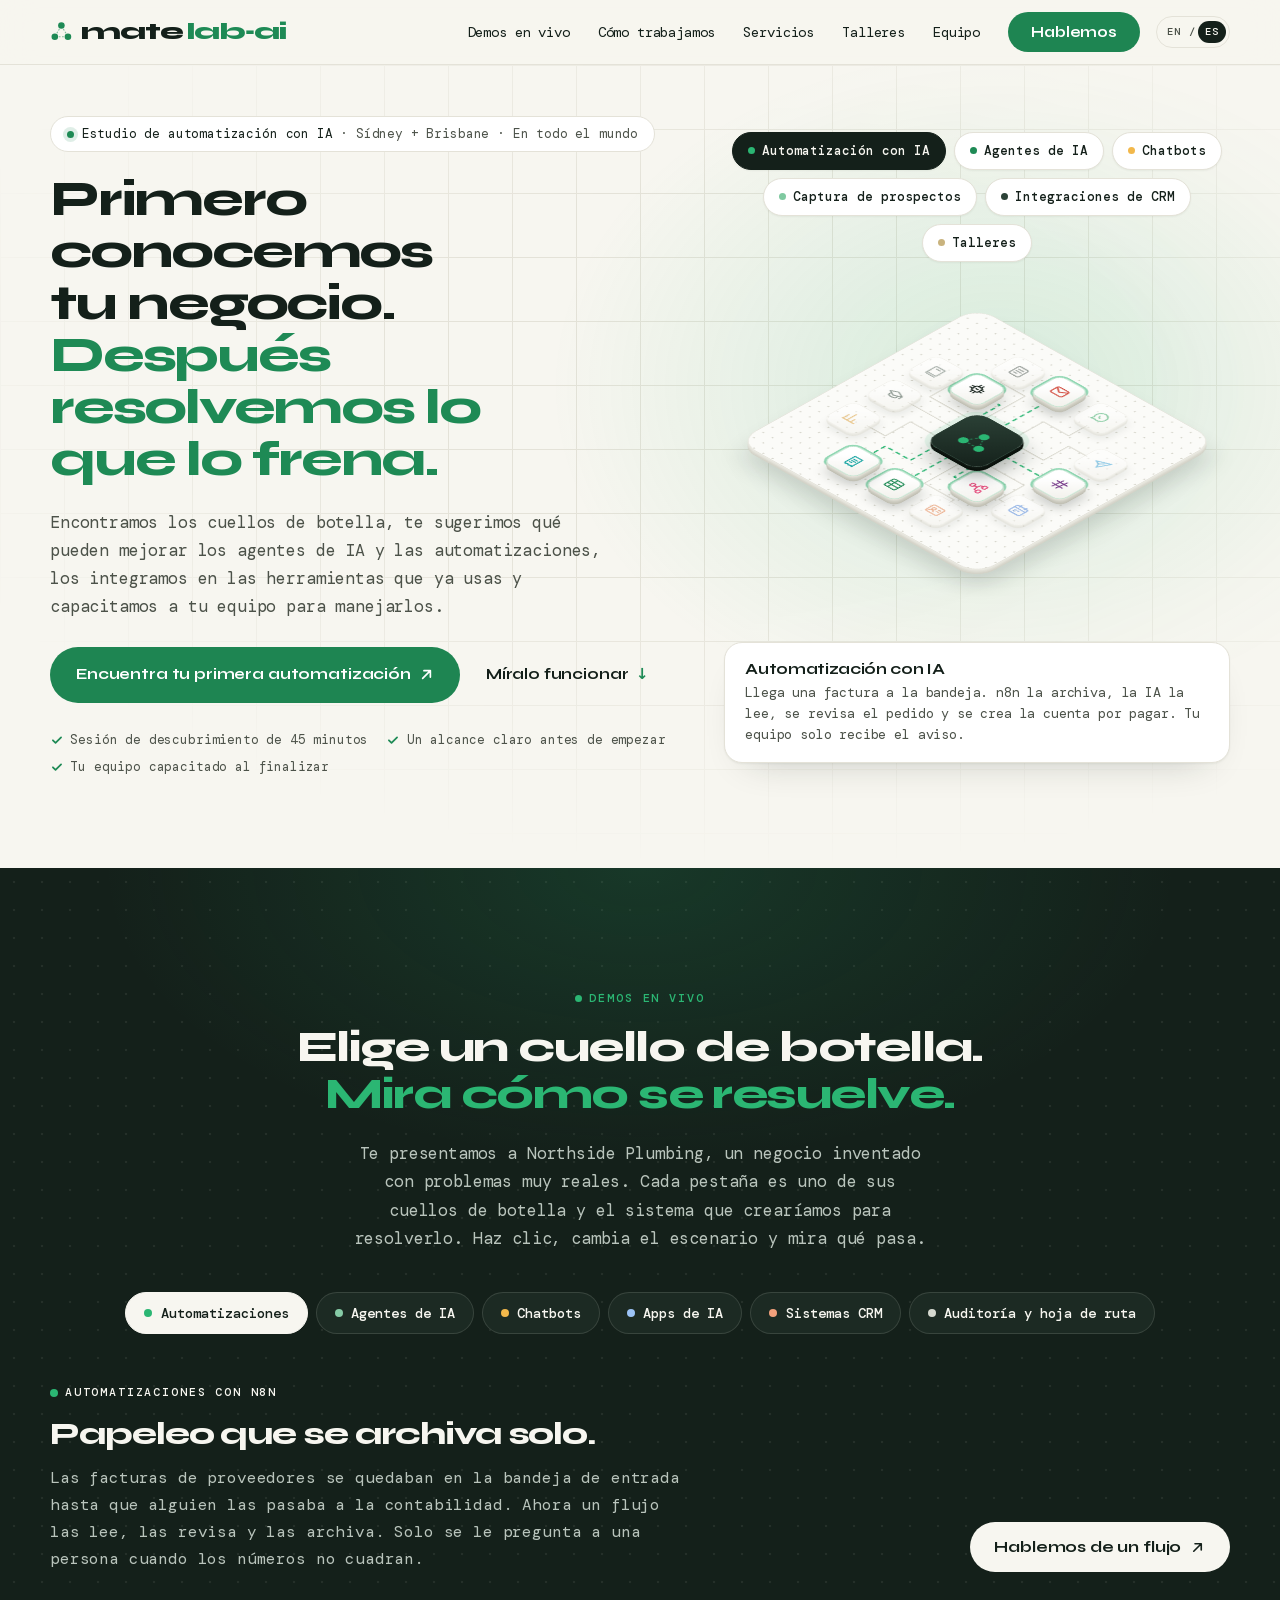
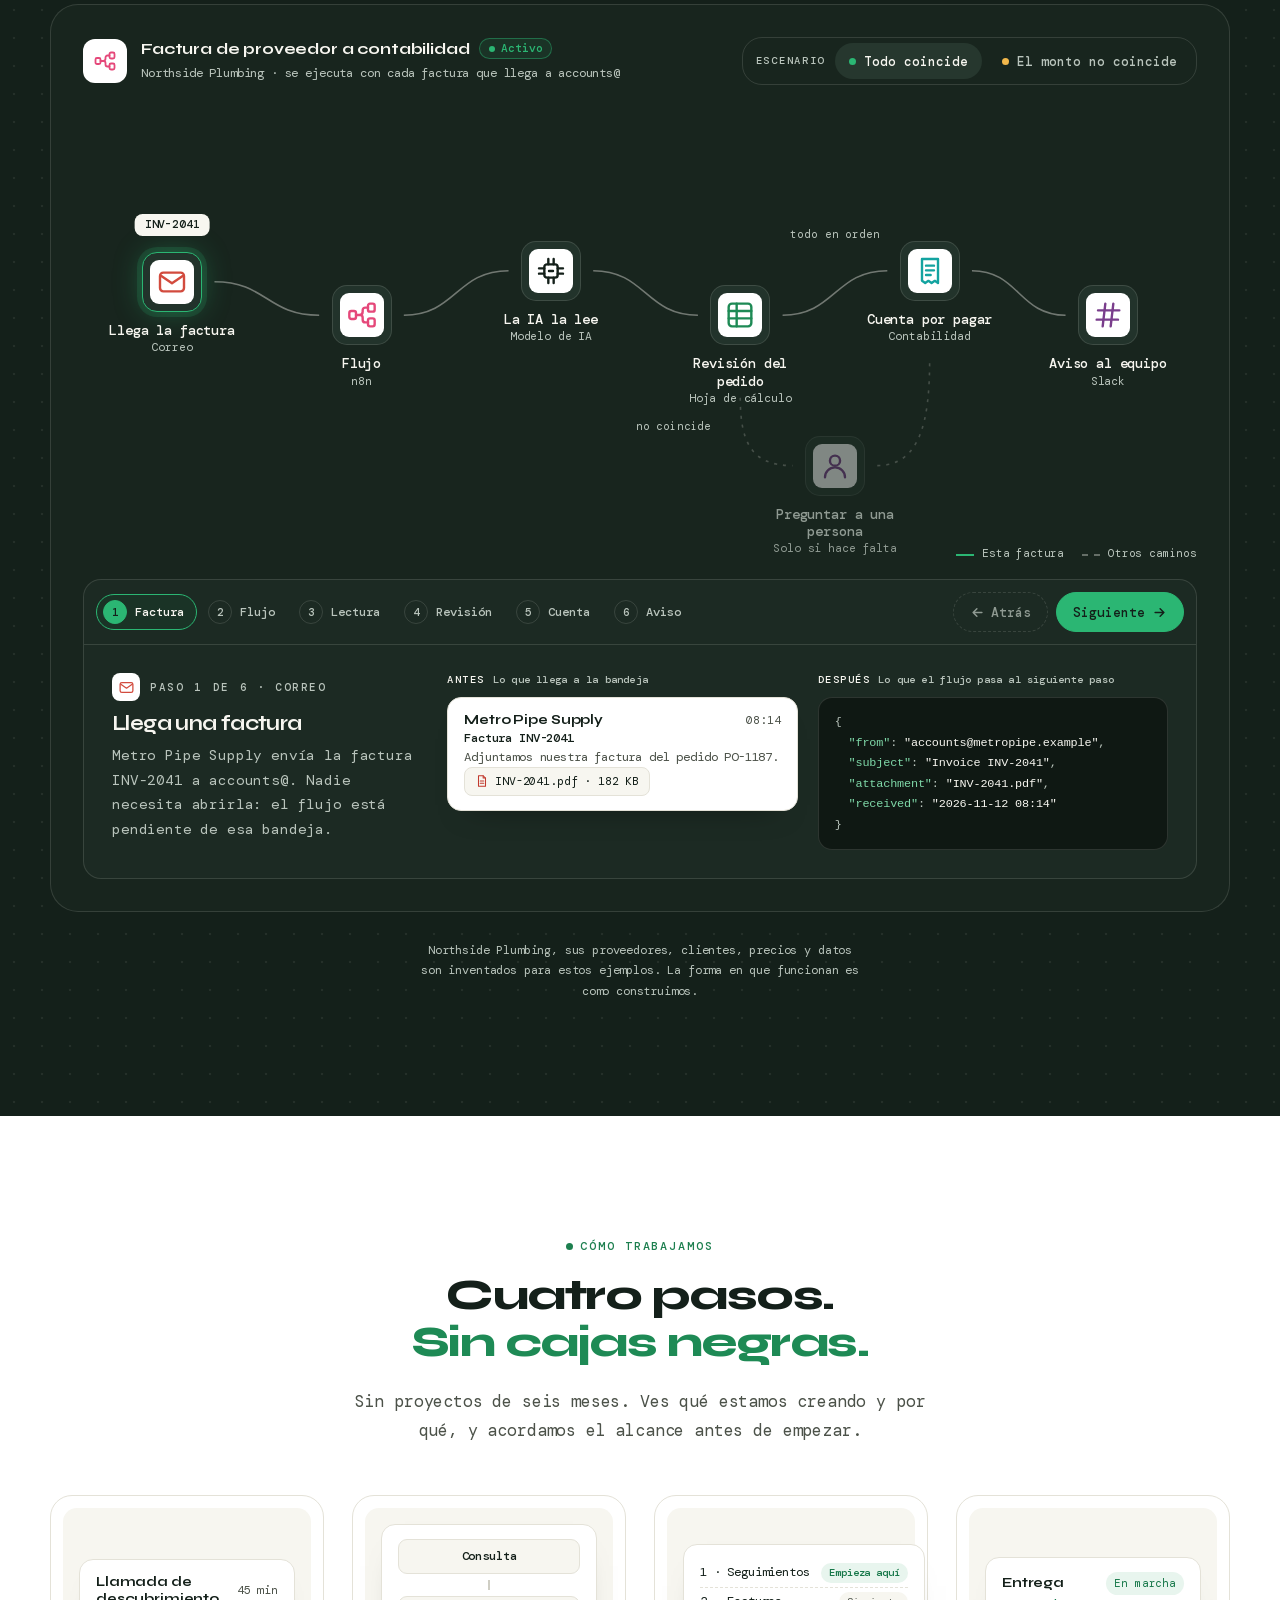
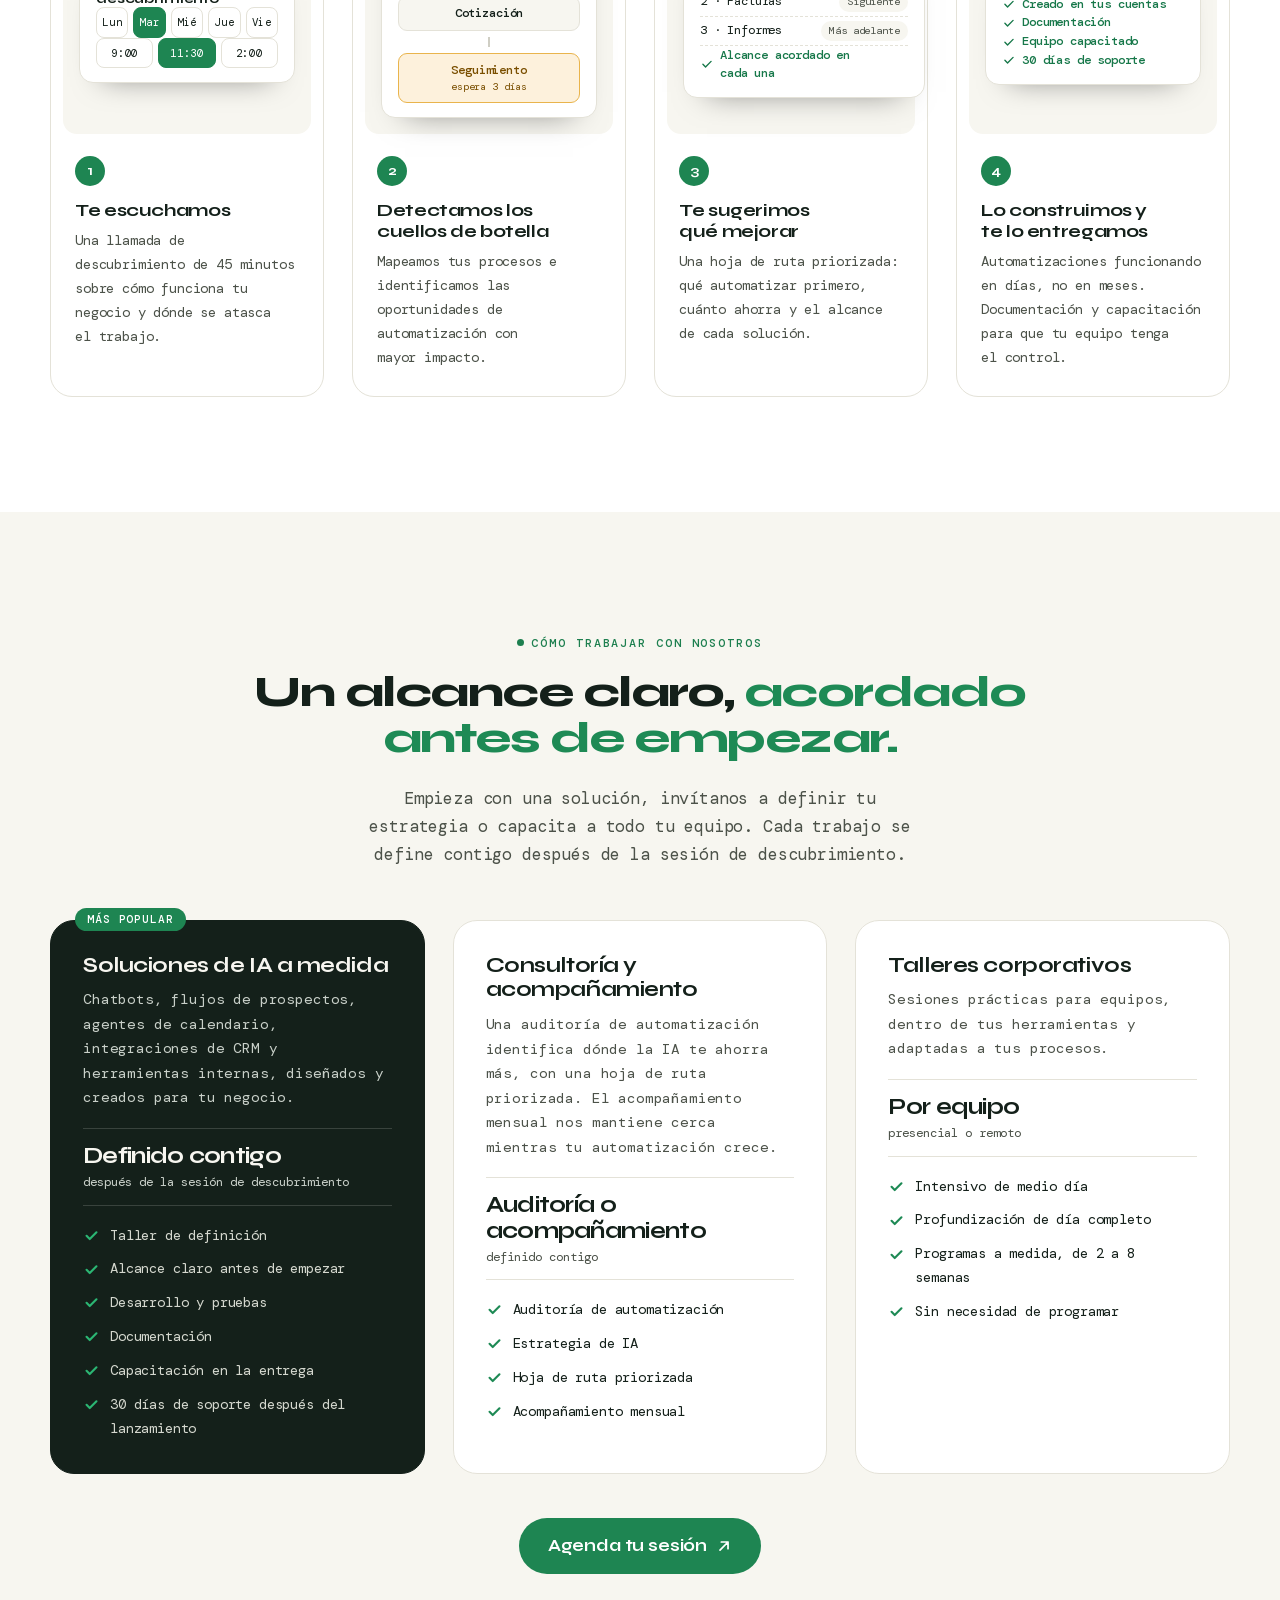
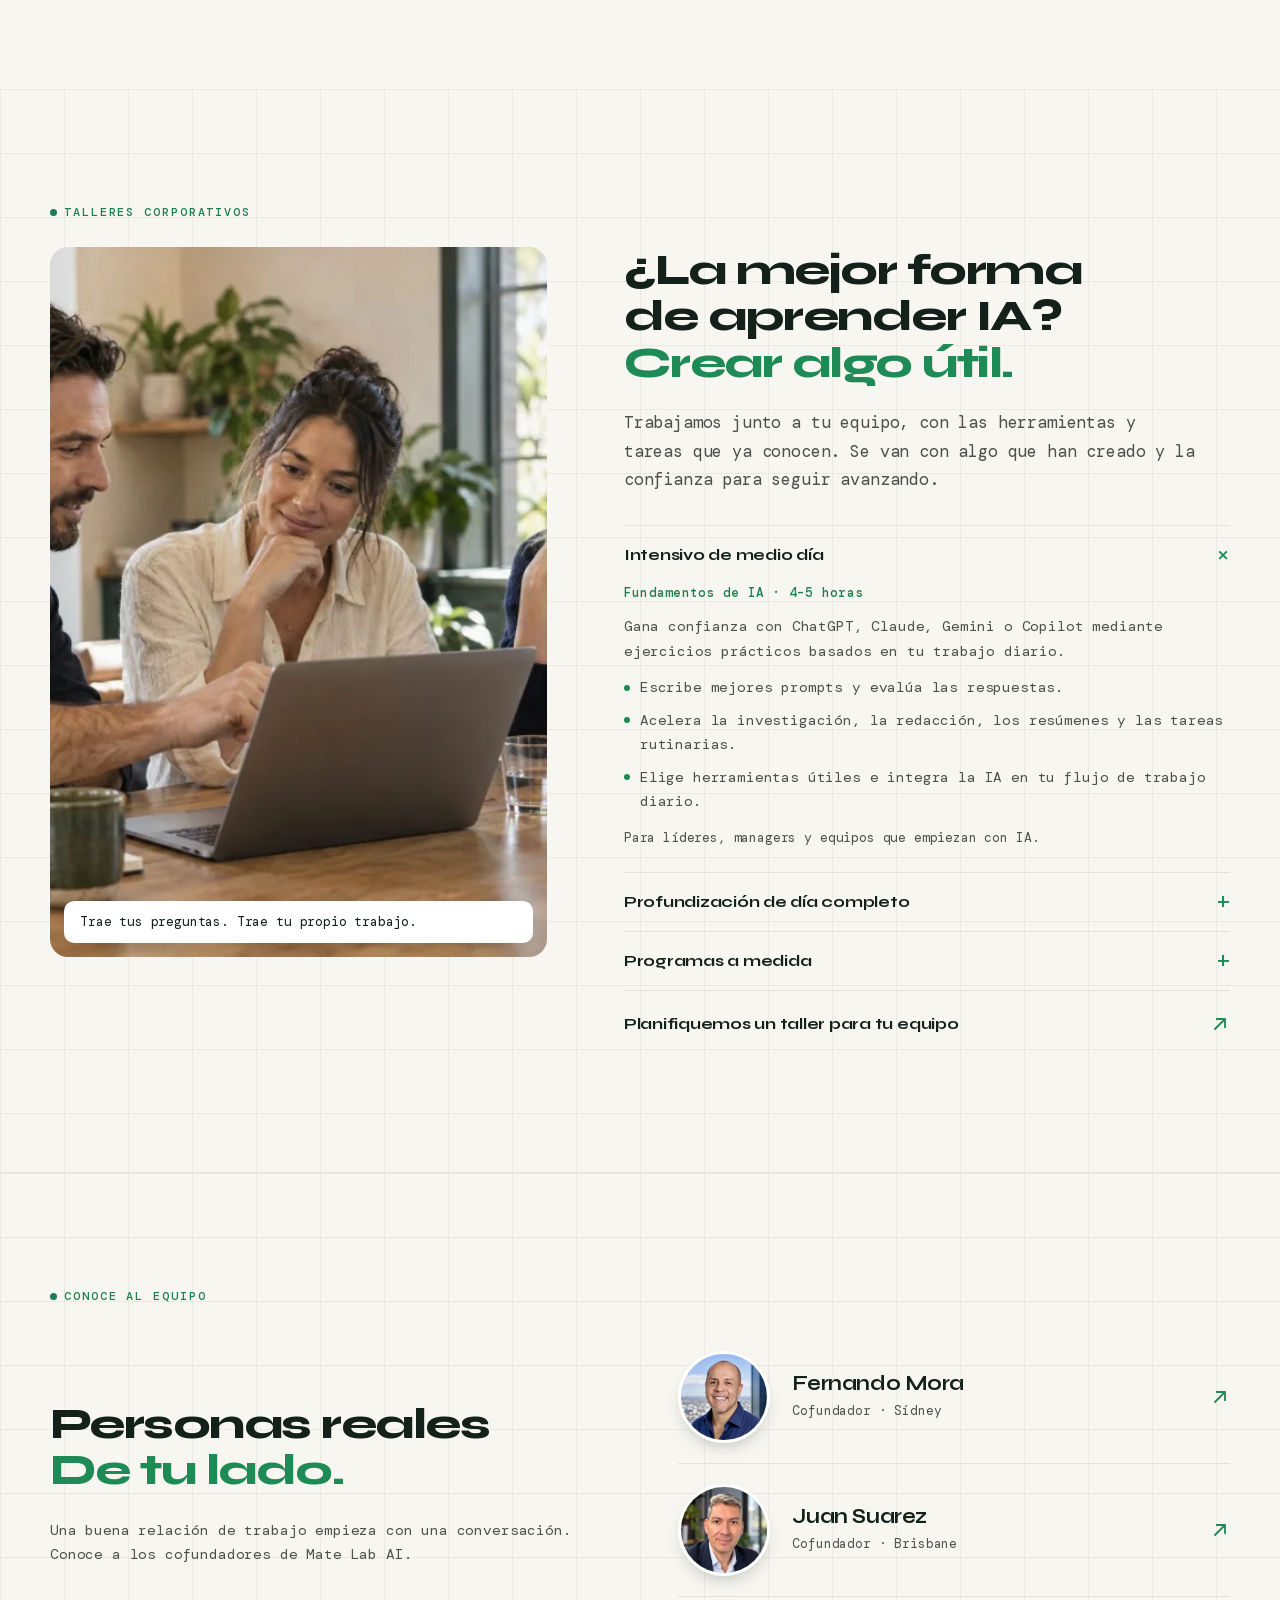
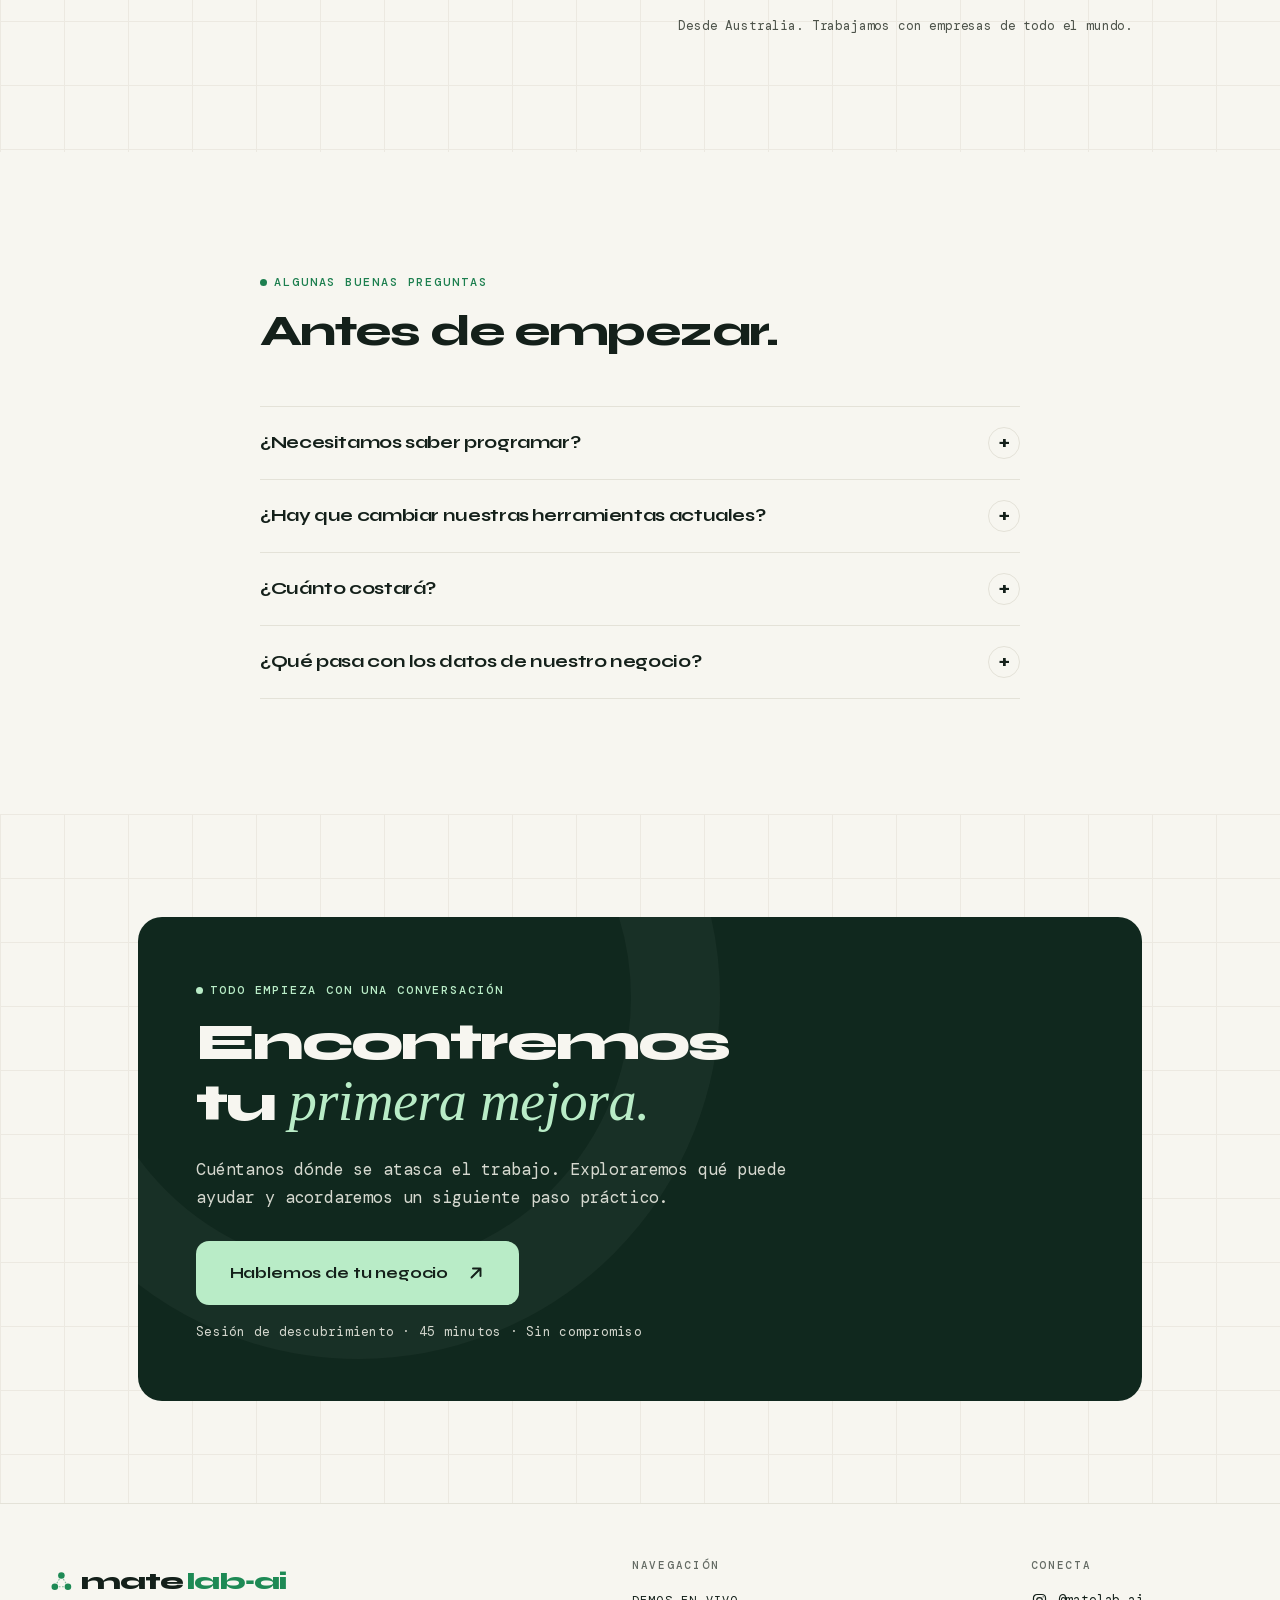
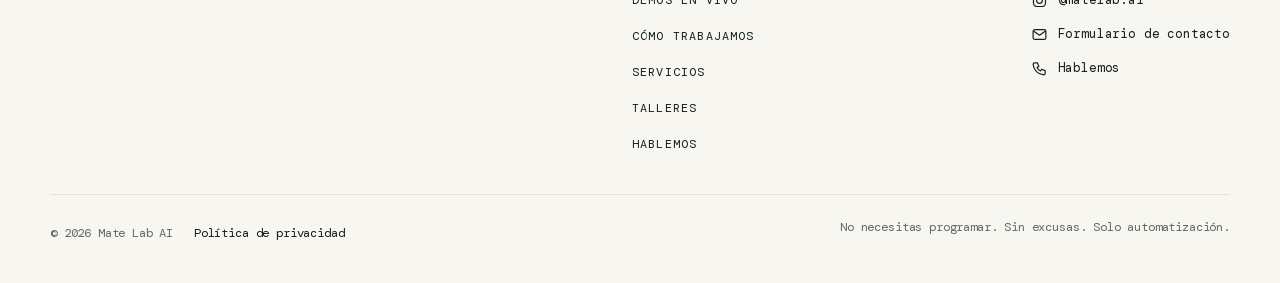
==== commit c4c89e6f: "Solid logo nodes with flowing links, like the live site Co-Authored-By: Claude Opus 5.5 <noreply@ant" ====
--- a/es/index.html
+++ b/es/index.html
@@ -36,7 +36,7 @@
 @font-face{font-family:'DM Mono';font-style:normal;font-weight:500;font-display:swap;src:url(../fuentes/dm-mono-latin.0e263db5.woff2) format('woff2');unicode-range:U+0000-00FF, U+0131, U+0152-0153, U+02BB-02BC, U+02C6, U+02DA, U+02DC, U+0304, U+0308, U+0329, U+2000-206F, U+20AC, U+2122, U+2191, U+2193, U+2212, U+2215, U+FEFF, U+FFFD}
 @font-face{font-family:'Syne';font-style:normal;font-weight:700 800;font-display:swap;src:url(../fuentes/syne-latin-ext.79bc8392.woff2) format('woff2');unicode-range:U+0100-02BA, U+02BD-02C5, U+02C7-02CC, U+02CE-02D7, U+02DD-02FF, U+0304, U+0308, U+0329, U+1D00-1DBF, U+1E00-1E9F, U+1EF2-1EFF, U+2020, U+20A0-20AB, U+20AD-20C4, U+2113, U+2C60-2C7F, U+A720-A7FF}
 @font-face{font-family:'Syne';font-style:normal;font-weight:700 800;font-display:swap;src:url(../fuentes/syne-latin.cfff4120.woff2) format('woff2');unicode-range:U+0000-00FF, U+0131, U+0152-0153, U+02BB-02BC, U+02C6, U+02DA, U+02DC, U+0304, U+0308, U+0329, U+2000-206F, U+20AC, U+2122, U+2191, U+2193, U+2212, U+2215, U+FEFF, U+FFFD}</style>
-<link rel="stylesheet" href="../css/sitio.4ef40db7.css">
+<link rel="stylesheet" href="../css/sitio.e54113bc.css">
 <style>:root{--primario:#1E8A55;--secundario:#2BB673;--tinta:#14201A;--fondo:#F7F6F0;--sobre-primario:#FFFFFF;--primario-boton:#1E8552;--sobre-secundario:#14201A;--secundario-boton:#2BB673;--escenario-a:#4BA177;--escenario-b:#2BB673;--sobre-escenario:#14201A;--primario-texto:#1D7F4F;--secundario-texto:#227A4F;--fuente-texto:'DM Mono', system-ui, -apple-system, 'Segoe UI', Roboto, 'Helvetica Neue', Arial, sans-serif;--fuente-titulos:'Syne', system-ui, -apple-system, 'Segoe UI', Roboto, 'Helvetica Neue', Arial, sans-serif}</style>
 <script>document.documentElement.classList.add('js');setTimeout(function(){if(!window.SITIO_LISTO)document.documentElement.classList.remove('js')},3000);window.SITIO={"nombre":"Mate Lab AI","whatsapp":null,"mensaje_whatsapp":"","formulario":{"destino":"whatsapp","webhook":null},"pixel":false};</script>
 
@@ -80,7 +80,6 @@
   <svg class="marca-arbol" viewBox="0 0 52 52" fill="none" aria-hidden="true" focusable="false">
     <g class="arbol-lineas"><line x1="21.46" y1="20.92" x2="15.54" y2="31.08"/><line x1="30.54" y1="20.92" x2="36.46" y2="31.08"/><line x1="20" y1="38.85" x2="32" y2="38.85"/></g>
     <g class="arbol-nodos"><circle cx="26" cy="13.15" r="7.5"/><circle cx="11" cy="38.85" r="7.5"/><circle cx="41" cy="38.85" r="7.5"/></g>
-    <g class="arbol-huecos"><circle cx="26" cy="13.15" r="2.625"/><circle cx="11" cy="38.85" r="2.625"/><circle cx="41" cy="38.85" r="2.625"/></g>
   </svg>
   <span class="marca-palabra" aria-hidden="true"><span class="mate">mate</span><span class="lab">lab‑ai</span></span>
 </a>
@@ -163,7 +162,6 @@
               <svg class="marca-arbol" viewBox="0 0 52 52" fill="none" focusable="false">
                 <g class="arbol-lineas"><line x1="21.46" y1="20.92" x2="15.54" y2="31.08"/><line x1="30.54" y1="20.92" x2="36.46" y2="31.08"/><line x1="20" y1="38.85" x2="32" y2="38.85"/></g>
                 <g class="arbol-nodos"><circle cx="26" cy="13.15" r="7.5"/><circle cx="11" cy="38.85" r="7.5"/><circle cx="41" cy="38.85" r="7.5"/></g>
-                <g class="arbol-huecos"><circle cx="26" cy="13.15" r="2.625"/><circle cx="11" cy="38.85" r="2.625"/><circle cx="41" cy="38.85" r="2.625"/></g>
               </svg>
             </span>
           </div>
@@ -1039,7 +1037,7 @@
     <div class="contenedor talleres">
       <p class="rotulo talleres-rotulo" data-aparece>Talleres corporativos</p>
       <div class="taller-foto" data-aparece data-recorte-ok>
-        <img src="../img/workshop-960.f5647a27.webp" srcset="../img/workshop-480.d7e60e6c.webp 480w, /img/workshop-960.f5647a27.webp 960w, /img/workshop-1536.0726a052.webp 1536w" sizes="(min-width: 900px) 40vw, 100vw" alt="Colegas aprendiendo juntos frente a una laptop durante un taller práctico" width="1536" height="1024" fetchpriority="high">
+        <img src="../img/workshop-960.f5647a27.webp" srcset="../img/workshop-480.d7e60e6c.webp 480w, ../img/workshop-960.f5647a27.webp 960w, ../img/workshop-1536.0726a052.webp 1536w" sizes="(min-width: 900px) 40vw, 100vw" alt="Colegas aprendiendo juntos frente a una laptop durante un taller práctico" width="1536" height="1024" fetchpriority="high">
         <p class="taller-foto-pie">Trae tus preguntas. Trae tu propio trabajo.</p>
       </div>
       <div class="talleres-texto">
@@ -1157,7 +1155,6 @@
   <svg class="marca-arbol" viewBox="0 0 52 52" fill="none" aria-hidden="true" focusable="false">
     <g class="arbol-lineas"><line x1="21.46" y1="20.92" x2="15.54" y2="31.08"/><line x1="30.54" y1="20.92" x2="36.46" y2="31.08"/><line x1="20" y1="38.85" x2="32" y2="38.85"/></g>
     <g class="arbol-nodos"><circle cx="26" cy="13.15" r="7.5"/><circle cx="11" cy="38.85" r="7.5"/><circle cx="41" cy="38.85" r="7.5"/></g>
-    <g class="arbol-huecos"><circle cx="26" cy="13.15" r="2.625"/><circle cx="11" cy="38.85" r="2.625"/><circle cx="41" cy="38.85" r="2.625"/></g>
   </svg>
   <span class="marca-palabra" aria-hidden="true"><span class="mate">mate</span><span class="lab">lab‑ai</span></span>
 </a>
--- a/css/sitio.e54113bc.css
+++ b/css/sitio.e54113bc.css
@@ -0,0 +1 @@
+:root{--margen: clamp(16px, 4.5vw, 44px);--ancho: 1180px;--hueco: clamp(16px, 2.4vw, 28px);--radio: 24px;--radio-chico: 16px;--radio-boton: 999px;--borde: 1px solid color-mix(in oklab, var(--tinta) 10%, transparent);--borde-boton: 0 solid transparent;--sombra: 0 1px 2px rgb(0 0 0 / .04), 0 10px 30px -12px rgb(0 0 0 / .14);--sombra-alta: 0 2px 4px rgb(0 0 0 / .05), 0 24px 48px -18px rgb(0 0 0 / .22);--sombra-boton: 0 8px 22px -10px color-mix(in oklab, var(--primario) 70%, transparent);--suave: color-mix(in oklab, var(--primario) 9%, var(--fondo));--suave-2: color-mix(in oklab, var(--secundario) 10%, var(--fondo));--tinta-suave: color-mix(in oklab, var(--tinta) 72%, var(--fondo));--linea: color-mix(in oklab, var(--tinta) 12%, var(--fondo));--tarjeta: color-mix(in oklab, var(--tinta) 2.5%, var(--fondo));--curva: cubic-bezier(.2, .7, .2, 1);--alto-barra: 68px}[data-estilo="calido"]{--radio: 20px;--radio-chico: 14px;--radio-boton: 14px;--borde: 2.5px solid var(--tinta);--borde-boton: 2.5px solid var(--tinta);--sombra: 5px 5px 0 var(--tinta);--sombra-alta: 8px 8px 0 var(--tinta);--sombra-boton: 4px 4px 0 var(--tinta);--tarjeta: var(--fondo)}[data-estilo="sobrio"]{--radio: 6px;--radio-chico: 4px;--radio-boton: 6px;--borde: 1px solid var(--linea);--sombra: none;--sombra-alta: 0 12px 32px -20px rgb(0 0 0 / .25);--sombra-boton: none}[data-estilo="apple"]{--radio: 28px;--radio-chico: 18px;--radio-boton: 980px;--borde: 0 solid transparent;--sombra: 0 1px 2px rgb(0 0 0 / .03), 0 18px 40px -28px rgb(0 0 0 / .24);--sombra-alta: 0 34px 64px -36px rgb(0 0 0 / .34);--sombra-boton: 0 12px 26px -14px color-mix(in oklab, var(--primario) 75%, transparent);--suave: #f5f5f7;--suave-2: #f5f5f7;--tarjeta: #f5f5f7;--linea: #d2d2d7}html[data-estilo="apple"]{--fuente-titulos: -apple-system, BlinkMacSystemFont, "SF Pro Display", "SF Pro Text", "Inter", "Helvetica Neue", Arial, sans-serif;--fuente-texto: -apple-system, BlinkMacSystemFont, "SF Pro Text", "SF Pro Display", "Inter", "Helvetica Neue", Arial, sans-serif}*, *::before, *::after{box-sizing: border-box}html{-webkit-text-size-adjust: 100%;text-size-adjust: 100%;scroll-behavior: smooth;scroll-padding-top: calc(var(--alto-barra) + 16px);overflow-x: clip}body{margin: 0;overflow-x: clip;background: var(--fondo);color: var(--tinta);font-family: var(--fuente-texto);font-size: 1.0625rem;line-height: 1.6;-webkit-font-smoothing: antialiased;text-rendering: optimizeLegibility;overflow-wrap: break-word}img, svg, video{max-width: 100%;height: auto;display: block}a{color: var(--primario-texto);text-underline-offset: .18em;text-decoration-thickness: .08em;overflow-wrap: anywhere}a:hover{text-decoration-thickness: .14em}:focus-visible{outline: 3px solid var(--primario-texto);outline-offset: 3px;border-radius: 6px}::selection{background: color-mix(in oklab, var(--primario) 30%, transparent)}h1, h2, h3, h4{font-family: var(--fuente-titulos);color: var(--tinta);margin: 0 0 .5em;font-weight: 800;line-height: 1.06;letter-spacing: -.03em;text-wrap: balance}h1, .titulo-gigante{font-size: clamp(2.35rem, 6.4vw, 5.25rem);letter-spacing: -.04em;line-height: 1.02}h2{font-size: clamp(1.85rem, 4.6vw, 3.5rem)}h3{font-size: clamp(1.2rem, 1.9vw, 1.5rem);line-height: 1.2;letter-spacing: -.015em}p{margin: 0 0 1em;text-wrap: pretty}ul, ol{padding-left: 1.2em}strong{font-weight: 700}.contenedor{width: min(var(--ancho), 100% - 2 * var(--margen));margin-inline: auto}.angosto{max-width: 760px}.centrado{text-align: center;margin-inline: auto}.seccion{padding-block: clamp(72px, 10vw, 136px)}.seccion-suave{background: var(--suave)}.seccion-escenario{padding-block: clamp(20px, 4vw, 56px)}.solo-lectores, .saltar:not(:focus){position: absolute !important;width: 1px;height: 1px;overflow: hidden;clip-path: inset(50%);white-space: nowrap}.saltar:focus{position: fixed;top: 12px;left: 12px;z-index: 100;padding: 12px 18px;background: var(--tinta);color: var(--fondo);border-radius: 10px;text-decoration: none;font-weight: 700}.antetitulo{display: inline-flex;align-items: center;gap: .55em;font-size: .9rem;font-weight: 700;letter-spacing: .02em;color: var(--primario-texto);margin-bottom: 1.1rem}.antetitulo::before{content: "";width: .55em;height: .55em;border-radius: 50%;background: var(--primario);box-shadow: 0 0 0 4px color-mix(in oklab, var(--primario) 22%, transparent)}.bajada{font-size: clamp(1.1rem, 1.6vw, 1.35rem);color: var(--tinta-suave);max-width: 60ch}.centrado .bajada{margin-inline: auto}.resaltado{background: linear-gradient(100deg, var(--primario-texto), var(--secundario-texto));-webkit-background-clip: text;background-clip: text;color: transparent}.encabezado-seccion{max-width: 820px;margin-bottom: clamp(36px, 5vw, 64px)}.encabezado-seccion.centrado{margin-inline: auto}.botones{display: flex;flex-wrap: wrap;gap: 12px;align-items: center}.centrado .botones{justify-content: center}.boton{display: inline-flex;align-items: center;justify-content: center;gap: .55em;min-height: 52px;padding: .8em 1.55em;border-radius: var(--radio-boton);border: var(--borde-boton);font: 700 1.05rem/1.1 var(--fuente-texto);text-decoration: none;white-space: nowrap;cursor: pointer;transition: transform .2s var(--curva), box-shadow .2s var(--curva), background-color .2s}.boton svg{width: 1.25em;height: 1.25em;flex: none}.boton:hover{transform: translateY(-2px)}.boton:active{transform: translateY(1px)}.boton-principal{background: var(--primario-boton);color: var(--sobre-primario);box-shadow: var(--sombra-boton)}.boton-secundario{background: color-mix(in oklab, var(--tinta) 6%, transparent);color: var(--tinta)}[data-estilo="calido"] .boton-secundario{background: var(--fondo);box-shadow: var(--sombra-boton)}.boton-whatsapp{background: #25D366;color: #08260F;box-shadow: 0 8px 22px -10px rgb(37 211 102 / .7)}[data-estilo="calido"] .boton-whatsapp{box-shadow: var(--sombra-boton)}.boton-grande{min-height: 60px;font-size: clamp(.98rem, 3.6vw, 1.12rem);padding-inline: clamp(1.1em, 4vw, 1.9em)}.nota-boton{font-size: .92rem;color: var(--tinta-suave);margin-top: .9rem}.barra{position: sticky;top: 0;z-index: 40;isolation: isolate;border-bottom: 1px solid color-mix(in oklab, var(--tinta) 7%, transparent)}.barra::before{content: "";position: absolute;inset: 0;z-index: -1;background: color-mix(in oklab, var(--fondo) 82%, transparent);-webkit-backdrop-filter: saturate(1.8) blur(16px);backdrop-filter: saturate(1.8) blur(16px)}[data-estilo="calido"] .barra{border-bottom: 2.5px solid var(--tinta)}[data-estilo="calido"] .barra::before{background: var(--fondo)}.barra-dentro{display: flex;align-items: center;justify-content: space-between;gap: 16px;min-height: var(--alto-barra)}.marca{display: inline-flex;align-items: center;gap: 10px;min-height: 44px;font: 800 1.12rem/1 var(--fuente-titulos);letter-spacing: -.02em;color: var(--tinta);text-decoration: none}.marca img{width: 34px;height: 34px}.menu{display: flex;align-items: center;gap: clamp(8px, 2vw, 28px)}.menu a:not(.boton){display: inline-flex;align-items: center;min-height: 44px;color: var(--tinta);text-decoration: none;font-weight: 600;font-size: .98rem}.menu a:not(.boton):hover{color: var(--primario-texto)}.menu .boton{min-height: 44px;padding-block: .55em;font-size: .98rem}.menu-boton{display: none;width: 48px;height: 48px;border: 0;border-radius: 12px;background: color-mix(in oklab, var(--tinta) 6%, transparent);cursor: pointer;align-items: center;justify-content: center;flex-direction: column;gap: 6px}.menu-boton span{display: block;width: 20px;height: 2px;background: var(--tinta);border-radius: 2px;transition: transform .25s var(--curva)}.menu-boton[aria-expanded="true"] span:first-child{transform: translateY(4px) rotate(45deg)}.menu-boton[aria-expanded="true"] span:last-child{transform: translateY(-4px) rotate(-45deg)}@media (max-width: 899px){.menu-boton{display: inline-flex}.menu{position: fixed;inset: var(--alto-barra) 0 0 0;z-index: 39;flex-direction: column;align-items: stretch;gap: 4px;padding: 20px var(--margen) calc(28px + env(safe-area-inset-bottom));background: var(--fondo);overflow-y: auto;visibility: hidden;opacity: 0;transform: translateY(-8px);transition: opacity .25s var(--curva), transform .25s var(--curva), visibility 0s .25s}.menu.abierto{visibility: visible;opacity: 1;transform: none;transition-delay: 0s}.menu a:not(.boton){font: 700 1.6rem/1.2 var(--fuente-titulos);padding-block: 12px;border-bottom: 1px solid var(--linea)}.menu .boton{margin-top: 18px;min-height: 56px;font-size: 1.08rem}body.menu-abierto{overflow: hidden}}.portada{padding-block: clamp(48px, 8vw, 112px) clamp(56px, 8vw, 104px);overflow: clip}.portada-dentro{display: grid;gap: clamp(36px, 5vw, 72px);align-items: center;grid-template-columns: minmax(0, 1fr)}@media (min-width: 960px){.portada-dentro{grid-template-columns: minmax(0, 1.08fr) minmax(0, .92fr)}}.portada h1{margin-bottom: .32em}.portada .bajada{margin-bottom: 1.8rem}.confianza{display: flex;flex-wrap: wrap;gap: 10px 22px;margin-top: 1.6rem;color: var(--tinta-suave);font-size: .95rem;font-weight: 600}.confianza span{display: inline-flex;align-items: center;gap: .45em}.confianza span::before{content: "✓";color: var(--primario-texto);font-weight: 800}.portada-visual{position: relative;isolation: isolate}.portada-visual::before{content: "";position: absolute;inset: 8% 6%;z-index: -1;border-radius: 50%;background: radial-gradient(closest-side, color-mix(in oklab, var(--primario) 55%, transparent), transparent), radial-gradient(closest-side, color-mix(in oklab, var(--secundario) 50%, transparent), transparent) 60% 40% / 80% 80% no-repeat;filter: blur(40px);opacity: .7}.portada-visual img, .portada-visual .ilustracion{border-radius: calc(var(--radio) + 8px);box-shadow: var(--sombra-alta);border: var(--borde)}.escenario{position: relative;isolation: isolate;overflow: clip;border-radius: clamp(24px, 4vw, 44px);padding: clamp(32px, 7vw, 96px) clamp(14px, 5vw, 88px);background: linear-gradient(135deg, var(--escenario-a), color-mix(in oklab, var(--escenario-a) 50%, var(--escenario-b)) 55%, var(--escenario-b));color: var(--sobre-escenario);border: var(--borde);box-shadow: var(--sombra-alta)}.escenario::before{content: "";position: absolute;z-index: -1;width: 140%;aspect-ratio: 1;left: -20%;top: -70%;background: conic-gradient(from 0deg, transparent, rgb(255 255 255 / .08), transparent 30%, rgb(255 255 255 / .05), transparent 60%);animation: girar 28s linear infinite}.escenario h2, .escenario h3, .escenario p, .escenario .antetitulo{color: var(--sobre-escenario)}.escenario .antetitulo::before{background: currentColor;box-shadow: none}.escenario .bajada{color: var(--sobre-escenario);opacity: .92}.escenario .boton-principal{background: var(--fondo);color: var(--tinta);box-shadow: 0 10px 30px -12px rgb(0 0 0 / .4)}.escenario .tarjeta{color: var(--tinta);padding: clamp(18px, 4.5vw, 34px)}.escenario .tarjeta :is(h2, h3, p, label, .antetitulo){color: var(--tinta)}.escenario .tarjeta .aviso-corto{color: var(--tinta-suave)}.escenario .tarjeta .boton-principal{background: var(--primario-boton);color: var(--sobre-primario)}@keyframes girar{to{transform: rotate(1turn)}}.rejilla{display: grid;gap: var(--hueco);grid-template-columns: repeat(auto-fit, minmax(min(100%, 264px), 1fr))}@media (min-width: 960px){.rejilla{grid-template-columns: repeat(3, minmax(0, 1fr))}.rejilla:has(> :nth-child(4):last-child), .rejilla:has(> :nth-child(2):last-child){grid-template-columns: repeat(2, minmax(0, 1fr))}.rejilla:has(> :only-child){grid-template-columns: minmax(0, 1fr);max-width: 760px;margin-inline: auto}}@media (min-width: 1180px){.rejilla:has(> :nth-child(4):last-child){grid-template-columns: repeat(4, minmax(0, 1fr))}}:is(.rejilla, .rejilla-2, .planes, .pasos, .numeros, .objeciones, .pie-dentro, .portada-dentro, .formulario, .campo) > *{min-width: 0}.rejilla-2{display: grid;gap: var(--hueco);grid-template-columns: repeat(auto-fit, minmax(min(100%, 380px), 1fr));align-items: center}.tarjeta{background: var(--tarjeta);border: var(--borde);border-radius: var(--radio);padding: clamp(24px, 2.8vw, 34px);box-shadow: var(--sombra);transition: transform .3s var(--curva), box-shadow .3s var(--curva)}.tarjeta:hover{transform: translateY(-4px);box-shadow: var(--sombra-alta)}.tarjeta h3{margin-bottom: .45em}.tarjeta p{color: var(--tinta-suave);margin: 0}.icono{display: grid;place-items: center;width: 56px;height: 56px;margin-bottom: 20px;border-radius: var(--radio-chico);font-size: 1.6rem;background: var(--suave);color: var(--primario-texto);border: var(--borde)}.tarjeta:nth-child(3n+2) .icono{background: var(--suave-2);color: var(--secundario-texto)}.icono svg{width: 28px;height: 28px}.dolores{display: grid;gap: 14px;list-style: none;padding: 0;margin: 0;align-self: center}.dolores li{display: flex;gap: 14px;align-items: flex-start;padding: 18px 20px;border-radius: var(--radio-chico);background: var(--tarjeta);border: var(--borde);font-weight: 600}.dolores li::before{content: "✕";flex: none;width: 28px;height: 28px;display: grid;place-items: center;border-radius: 50%;background: color-mix(in oklab, #E5484D 14%, var(--fondo));color: #B4232A;font-size: .85rem;font-weight: 800}.pasos{counter-reset: paso;display: grid;gap: var(--hueco);grid-template-columns: repeat(auto-fit, minmax(min(100%, 240px), 1fr));list-style: none;padding: 0;margin: 0}.pasos li{counter-increment: paso;position: relative;padding: 28px;border-radius: var(--radio);background: var(--tarjeta);border: var(--borde);box-shadow: var(--sombra)}.pasos li::before{content: counter(paso);display: grid;place-items: center;width: 48px;height: 48px;margin-bottom: 18px;border-radius: 50%;background: var(--primario-boton);color: var(--sobre-primario);font: 800 1.2rem/1 var(--fuente-titulos)}.pasos h3{margin-bottom: .35em}.pasos p{margin: 0;color: var(--tinta-suave)}.numeros{display: grid;gap: var(--hueco);grid-template-columns: repeat(auto-fit, minmax(min(100%, 200px), 1fr));text-align: center}.numero strong{display: block;font: 800 clamp(2.6rem, 6vw, 4.4rem)/1 var(--fuente-titulos);letter-spacing: -.04em}.numero span{display: block;margin-top: .5em;font-weight: 600;opacity: .9}.testimonio{display: flex;flex-direction: column;gap: 18px;margin: 0}.testimonio blockquote{margin: 0;font-size: 1.12rem;line-height: 1.55;color: var(--tinta)}.testimonio blockquote::before{content: "“";display: block;font: 800 3.4rem/.6 var(--fuente-titulos);color: var(--primario-texto);margin-bottom: 10px}.testimonio figcaption{display: flex;align-items: center;gap: 12px;margin-top: auto}.testimonio figcaption img, .avatar{width: 46px;height: 46px;border-radius: 50%;flex: none}.avatar{display: grid;place-items: center;background: var(--suave);color: var(--primario-texto);font-weight: 800}.testimonio cite{font-style: normal;font-weight: 700;display: block}.testimonio small{color: var(--tinta-suave)}.planes{display: grid;gap: var(--hueco);grid-template-columns: repeat(auto-fit, minmax(min(100%, 290px), 1fr));align-items: stretch}.plan{display: flex;flex-direction: column;gap: 18px;position: relative}.plan .precio{font: 800 clamp(2.4rem, 5vw, 3.3rem)/1 var(--fuente-titulos);letter-spacing: -.04em}.plan .precio small{font: 600 1rem/1 var(--fuente-texto);color: var(--tinta-suave);letter-spacing: 0}.plan ul{list-style: none;padding: 0;margin: 0;display: grid;gap: 10px}.plan li{display: flex;gap: 10px}.plan li::before{content: "✓";color: var(--primario-texto);font-weight: 800}.plan .boton{margin-top: auto}.plan-destacado{border-color: var(--primario);box-shadow: 0 0 0 2px var(--primario), var(--sombra-alta)}[data-estilo="calido"] .plan-destacado{background: var(--suave)}.etiqueta-plan{position: absolute;top: -14px;left: 50%;transform: translateX(-50%);padding: 6px 14px;border-radius: 999px;white-space: nowrap;background: var(--primario-boton);color: var(--sobre-primario);font-size: .82rem;font-weight: 800}.preguntas{display: grid;gap: 12px;max-width: 860px;margin-inline: auto}.preguntas details{border-radius: var(--radio-chico);background: var(--tarjeta);border: var(--borde)}.preguntas summary{list-style: none;cursor: pointer;display: flex;justify-content: space-between;align-items: center;gap: 16px;padding: 20px 22px;min-height: 56px;font-weight: 700;font-size: 1.08rem}.preguntas summary::-webkit-details-marker{display: none}.preguntas summary::after{content: "+";flex: none;width: 32px;height: 32px;display: grid;place-items: center;border-radius: 50%;background: var(--suave);color: var(--primario-texto);font-size: 1.3rem;font-weight: 600;transition: transform .25s var(--curva)}.preguntas details[open] summary::after{transform: rotate(45deg)}.preguntas details > div{padding: 0 22px 20px;color: var(--tinta-suave)}.preguntas details > div p:last-child{margin: 0}.escenario .pasos{grid-template-columns: minmax(0, 1fr);gap: 14px}.escenario .pasos li{display: grid;grid-template-columns: auto minmax(0, 1fr);column-gap: 16px;align-items: start;padding: clamp(18px, 3vw, 26px);background: var(--fondo);color: var(--tinta);box-shadow: 0 16px 32px -20px rgb(0 0 0 / .5)}[data-estilo="calido"] .escenario .pasos li{box-shadow: var(--sombra)}.escenario .pasos li::before{grid-row: span 2;width: 40px;height: 40px;margin: 0;font-size: 1.05rem}.escenario .pasos :is(h3, p){color: inherit}.escenario .pasos p{color: var(--tinta-suave)}.escenario + .numeros{margin-top: clamp(40px, 6vw, 72px)}.objeciones{display: grid;gap: clamp(28px, 4vw, 44px) var(--hueco);grid-template-columns: minmax(0, 1fr);list-style: none;padding: 0;margin: 0}@media (min-width: 700px){.objeciones{grid-template-columns: repeat(2, minmax(0, 1fr))}}@media (min-width: 960px){.objeciones:has(> :nth-child(3):last-child){grid-template-columns: repeat(3, minmax(0, 1fr))}}.objeciones li{padding-top: 22px;border-top: 2px solid var(--linea)}[data-estilo="calido"] .objeciones li{border-top: 2.5px solid var(--tinta)}.objeciones h3{font-size: clamp(1.3rem, 2.3vw, 1.75rem);margin-bottom: .4em}.objeciones p{margin: 0;color: var(--tinta-suave)}.garantia{display: flex;flex-wrap: wrap;align-items: center;gap: 14px 24px;max-width: 860px;margin: clamp(28px, 4vw, 48px) auto 0}.garantia .icono{margin: 0;flex: none}.garantia > div:last-child{flex: 1 1 240px;min-width: 0}.garantia h3{margin-bottom: .3em}.siguientes{counter-reset: siguiente;list-style: none;padding: 0;margin: 0 0 1.6rem;display: grid;gap: 12px}.siguientes li{counter-increment: siguiente;display: flex;gap: 12px;align-items: flex-start;font-weight: 600;line-height: 1.45}.siguientes li::before{content: counter(siguiente);flex: none;display: grid;place-items: center;width: 30px;height: 30px;border-radius: 50%;background: color-mix(in oklab, currentColor 20%, transparent);font: 800 .95rem/1 var(--fuente-titulos)}.franja{position: relative;overflow: clip;padding-block: 16px;border-block: 1px solid var(--linea);background: var(--tarjeta)}.franja-pista{display: flex;width: max-content;animation: franja 38s linear infinite}.franja-pista ul{display: flex;gap: clamp(28px, 5vw, 64px);list-style: none;margin: 0;padding: 0 clamp(14px, 2.5vw, 32px)}.franja-pista li{white-space: nowrap;font-weight: 700;color: var(--tinta-suave);display: flex;align-items: center;gap: .5em}.franja:hover .franja-pista, .franja:focus-within .franja-pista, .franja.pausada .franja-pista{animation-play-state: paused}.franja-pausa{position: absolute;right: 8px;top: 50%;transform: translateY(-50%);min-height: 32px;min-width: 32px;padding: 4px 12px;border-radius: 999px;border: var(--borde);background: var(--fondo);color: var(--tinta);font: 600 .82rem/1 var(--fuente-texto);cursor: pointer}@keyframes franja{to{transform: translateX(-50%)}}.formulario{display: grid;gap: 16px;grid-template-columns: minmax(0, 1fr)}.campo{display: grid;gap: 6px}.campo label{font-weight: 700;font-size: .98rem}.campo input, .campo select, .campo textarea{width: 100%;min-height: 54px;padding: 14px 16px;border-radius: var(--radio-chico);border: 1.5px solid var(--linea);background: var(--fondo);color: var(--tinta);font: 400 1.05rem/1.4 var(--fuente-texto)}[data-estilo="calido"] .campo input, [data-estilo="calido"] .campo select, [data-estilo="calido"] .campo textarea{border: 2.5px solid var(--tinta)}.campo textarea{min-height: 120px;resize: vertical}.campo input:focus-visible, .campo select:focus-visible, .campo textarea:focus-visible{outline: 3px solid var(--primario-texto);outline-offset: 1px;border-color: transparent}.campo [aria-invalid="true"]{border-color: #C2262E}.campo .error{color: #B4232A;font-size: .92rem;font-weight: 600;min-height: 0}.trampa{position: absolute !important;width: 1px;height: 1px;overflow: hidden;clip-path: inset(50%);white-space: nowrap}.aviso-corto{font-size: .86rem;color: var(--tinta-suave);margin: 0}.formulario .boton{width: 100%}.estado-formulario{font-weight: 700;min-height: 1.4em}.estado-formulario[data-tipo="error"]{color: #B4232A}.datos-contacto{display: grid;gap: 14px;list-style: none;padding: 0;margin: 0}.datos-contacto li{display: flex;gap: 12px;align-items: center}.datos-contacto .icono{width: 44px;height: 44px;font-size: 1.2rem;margin: 0;flex: none}.datos-contacto a{min-height: 44px;display: inline-flex;align-items: center}.pie{padding-block: 56px calc(40px + env(safe-area-inset-bottom));border-top: 1px solid var(--linea);color: var(--tinta-suave);font-size: .95rem}[data-estilo="calido"] .pie{border-top: 2.5px solid var(--tinta)}.pie-dentro{display: grid;gap: 28px;grid-template-columns: repeat(auto-fit, minmax(min(100%, 220px), 1fr))}.pie .pie-titulo{font-size: 1rem;margin-bottom: .8em;letter-spacing: 0}.pie p{margin: 0 0 .6em}.pie ul{list-style: none;padding: 0;margin: 0;display: grid;gap: 4px}.pie a{color: var(--tinta);text-decoration: none;display: inline-flex;align-items: center;min-height: 32px}.pie a:hover{color: var(--primario-texto);text-decoration: underline}.pie-final{margin-top: 36px;padding-top: 22px;border-top: 1px solid var(--linea);display: flex;flex-wrap: wrap;justify-content: space-between;gap: 12px}.whatsapp-flotante{position: fixed;z-index: 30;right: max(16px, env(safe-area-inset-right));bottom: max(16px, env(safe-area-inset-bottom));width: 60px;height: 60px;border-radius: 50%;display: grid;place-items: center;background: #25D366;color: #FFFFFF;box-shadow: 0 12px 28px -8px rgb(0 0 0 / .35);transition: transform .2s var(--curva)}.whatsapp-flotante:hover{transform: scale(1.06)}.whatsapp-flotante svg{width: 32px;height: 32px}@media (max-width: 899px){.pie{padding-bottom: calc(96px + env(safe-area-inset-bottom))}}.texto-largo{max-width: 760px}.texto-largo h2{font-size: clamp(1.35rem, 2.6vw, 1.75rem);margin-top: 2em}.texto-largo li{margin-bottom: .4em}.pagina-corta{min-height: 62vh;display: grid;place-items: center;text-align: center}.js [data-aparece]{opacity: 0;transform: translateY(26px);transition: opacity .9s var(--curva), transform .9s var(--curva);transition-delay: var(--retraso, 0ms)}.js [data-aparece].visible{opacity: 1;transform: none}.js [data-palabras] .palabra{display: inline-block;opacity: 0;transform: translateY(.45em);transition: opacity .7s var(--curva), transform .7s var(--curva);transition-delay: calc(var(--i) * 70ms)}.js [data-palabras].visible .palabra{opacity: 1;transform: none}[data-estilo="apple"] body{letter-spacing: -.016em}[data-estilo="apple"] :is(h1, h2, h3, h4){font-weight: 700;letter-spacing: -.028em}[data-estilo="apple"] :is(h1, .titulo-gigante){letter-spacing: -.036em}[data-estilo="apple"] .antetitulo{font-weight: 600;letter-spacing: -.005em;font-size: 1rem}[data-estilo="apple"] .antetitulo::before{display: none}[data-estilo="apple"] .boton{font-weight: 600}[data-estilo="apple"] .boton-secundario{background: #f5f5f7;color: var(--tinta)}[data-estilo="apple"] .seccion-suave :is(.tarjeta, .pasos li, .dolores li, .preguntas details){background: #ffffff}[data-estilo="apple"] .tarjeta, [data-estilo="apple"] .pasos li{box-shadow: none}[data-estilo="apple"] .seccion-suave :is(.tarjeta, .pasos li){box-shadow: var(--sombra)}[data-estilo="apple"] .icono{border-radius: 50%;background: color-mix(in oklab, var(--primario) 12%, #ffffff)}[data-estilo="apple"] .plan-destacado{background: #ffffff;box-shadow: 0 0 0 2px var(--primario), var(--sombra-alta)}[data-estilo="apple"] .barra::before{background: rgb(255 255 255 / .8)}[data-estilo="apple"] .portada-visual img, [data-estilo="apple"] .portada-visual .ilustracion{border-radius: 32px}[data-estilo="apple"] .franja{background: #ffffff}[data-estilo="apple"] .seccion-suave .antetitulo{color: color-mix(in oklab, var(--primario-texto) 86%, #000)}[data-estilo="apple"] :is(.tarjeta, .seccion-suave, .pieza, .preguntas details) a:not(.boton){color: color-mix(in oklab, var(--primario-texto) 86%, #000)}[data-estilo="apple"] .avatar{color: color-mix(in oklab, var(--primario-texto) 86%, #000)}[data-estilo="apple"] .escenario .tarjeta{background: #fff}.js [data-3d="girar"]{transform: perspective(1200px) rotateX(var(--rx, 0deg)) rotateY(var(--ry, 0deg)) scale(var(--esc, 1));transform-origin: 50% 65%}.js [data-3d="inclinar"]{transform: perspective(900px) rotateX(var(--ix, 0deg)) rotateY(var(--iy, 0deg));transition: transform .25s var(--curva), box-shadow .3s var(--curva)}.js [data-3d="capas"] > *{transform: translateY(var(--py, 0px))}.js [data-3d="profundidad"]{position: relative;isolation: isolate;transform: perspective(1000px) rotateX(var(--ix, 0deg)) rotateY(var(--iy, 0deg)) scale(var(--zoom, 1));transition: transform .3s var(--curva)}.js [data-3d="profundidad"]::after{content: "";position: absolute;inset: 0;border-radius: inherit;pointer-events: none;background: radial-gradient(circle at var(--lx, 50%) var(--ly, 30%), rgb(255 255 255 / .42), transparent 46%);opacity: var(--brillo, 0);transition: opacity .35s var(--curva)}.vuelta-fija{display: grid;gap: clamp(20px, 3vw, 40px);justify-items: center;text-align: center}.vuelta-fotos{position: relative;width: min(560px, 82vw);aspect-ratio: 1}.vuelta-fotos img{width: 100%;height: 100%;object-fit: contain}:root:not(.js) .vuelta-fotos img:not(:first-child){display: none}.js [data-3d="vuelta"]{height: var(--alto-vuelta, 280vh)}.js [data-3d="vuelta"] .vuelta-fija{position: sticky;top: var(--alto-barra);height: calc(100vh - var(--alto-barra));height: calc(100svh - var(--alto-barra));align-content: center}.js [data-3d="vuelta"] .vuelta-fotos img{position: absolute;inset: 0;opacity: 0}.js [data-3d="vuelta"] .vuelta-fotos img.actual{opacity: 1}.js [data-3d="vuelta"] .vuelta-textos{display: grid}.js [data-3d="vuelta"] .vuelta-textos > *{grid-area: 1 / 1;opacity: 0;transform: translateY(10px);transition: opacity .45s var(--curva), transform .45s var(--curva)}.js [data-3d="vuelta"] .vuelta-textos > .actual{opacity: 1;transform: none}[data-3d="flotar"]{animation: flotar var(--duracion, 7s) ease-in-out infinite;animation-delay: var(--retraso-flotar, 0s)}@keyframes flotar{50%{transform: translateY(-12px) rotate(var(--giro, 2.5deg))}}:is(.seccion, .portada, .escenario):has([data-3d]){overflow: clip}@media (prefers-reduced-motion: reduce){html{scroll-behavior: auto}*, *::before, *::after{animation: none !important;transition: none !important}.js [data-aparece], .js [data-palabras] .palabra{opacity: 1 !important;transform: none !important}.franja-pista{width: auto;justify-content: center}.franja-pista ul{flex-wrap: wrap;justify-content: center;row-gap: 8px}.franja-pista ul[aria-hidden="true"], .franja-pausa{display: none}[data-3d], .js [data-3d="capas"] > *{transform: none !important}.js [data-3d="vuelta"]{height: auto}.js [data-3d="vuelta"] .vuelta-fija{position: static;height: auto}.js [data-3d="vuelta"] .vuelta-fotos img:not(:first-child){display: none}.js [data-3d="vuelta"] .vuelta-fotos img:first-child{opacity: 1}.js [data-3d="vuelta"] .vuelta-textos > *{opacity: 1;transform: none;grid-area: auto}}:root{--papel: #F7F6F0;--blanco: #FFFFFF;--tinta-marca: #14201A;--tinta-honda: #22332B;--musgo: #2C4237;--verde: #1E8A55;--verde-vivo: #2BB673;--raya: #E4E2D8;--claro-sobre-tinta: #D5D8CF;--noche: #14201A;--noche-2: #18251E;--noche-3: #1C2A23;--noche-raya: rgb(247 246 240 / .13);--noche-suave: #B9C4BC;--ambar: #F2B84B;--apagado: #8F9A92;--suave: #FFFFFF;--suave-2: #FFFFFF;--tarjeta: #FFFFFF;--linea: #E4E2D8;--tinta-suave: #4C5249;--borde: 1px solid var(--raya);--radio: 24px;--radio-chico: 16px;--sombra: 0 1px 2px rgb(20 32 26 / .05), 0 18px 40px -26px rgb(20 32 26 / .3);--sombra-alta: 0 30px 60px -40px rgb(20 32 26 / .35);--sombra-boton: none;--alto-barra: 64px;--check: url("data:image/svg+xml,%3Csvg xmlns=%27http://www.w3.org/2000/svg%27 viewBox=%270 0 24 24%27 fill=%27none%27 stroke=%27black%27 stroke-width=%273%27 stroke-linecap=%27round%27 stroke-linejoin=%27round%27%3E%3Cpath d=%27m5 12.5 4.5 4.5L19 7.5%27/%3E%3C/svg%3E")}[hidden]{display: none !important}body{font-size: 1rem;line-height: 1.7;font-weight: 400;letter-spacing: -.01em;font-synthesis: none}strong, b{font-weight: 500}h1, h2, h3, h4{overflow-wrap: normal;font-weight: 700}h1, h2{font-weight: 750}h1{font-size: clamp(2.1rem, 3.9vw, 3.5rem);letter-spacing: -.045em;line-height: 1.04;margin-bottom: 0}h2{font-size: clamp(1.85rem, 3.4vw, 2.75rem);letter-spacing: -.035em;line-height: 1.07}h3{letter-spacing: -.02em;line-height: 1.15}.renglon{display: block}.verde{color: var(--verde)}.vivo{color: var(--verde-vivo)}.bajada{font-size: clamp(1rem, 1.3vw, 1.08rem);line-height: 1.7;max-width: 58ch}.seccion{padding-block: clamp(72px, 9vw, 128px)}.encabezado-seccion{max-width: 780px;margin-bottom: clamp(32px, 4vw, 56px)}.rotulo{display: inline-flex;align-items: center;gap: .6em;margin: 0 0 1.1rem;font: 500 .74rem/1.4 var(--fuente-texto);letter-spacing: .16em;text-transform: uppercase;color: var(--primario-texto)}.rotulo::before{content: "";flex: none;width: 7px;height: 7px;border-radius: 50%;background: currentColor}.num{font: 500 .78rem/1 var(--fuente-texto);letter-spacing: .12em;color: var(--primario-texto)}.sprite{position: absolute;width: 0;height: 0;overflow: hidden}@keyframes corre{to{stroke-dashoffset: -32}}@keyframes entra-paso{from{opacity: 0;transform: translateY(8px)}to{opacity: 1;transform: none}}@keyframes punto{0%, 100%{transform: none;opacity: .45}50%{transform: translateY(-4px);opacity: 1}}.boton{font: 700 clamp(.86rem, 3.9vw, 1rem)/1.1 var(--fuente-titulos);letter-spacing: -.01em;min-height: 50px}.boton-grande{min-height: 56px;font-size: clamp(.86rem, 3.9vw, 1.05rem);padding-inline: clamp(1.1em, 4vw, 1.7em)}.boton-secundario{background: var(--blanco);box-shadow: inset 0 0 0 1px var(--raya);color: var(--tinta)}.boton-claro{background: var(--papel);color: var(--tinta-marca)}.boton-claro:hover{background: var(--blanco)}.con-flecha::after{content: "";flex: none;width: .95em;height: .95em;background: currentColor;-webkit-mask: url("data:image/svg+xml,%3Csvg xmlns=%27http://www.w3.org/2000/svg%27 viewBox=%270 0 24 24%27 fill=%27none%27 stroke=%27black%27 stroke-width=%272.6%27 stroke-linecap=%27round%27 stroke-linejoin=%27round%27%3E%3Cpath d=%27M6 18 18 6M8 6h10v10%27/%3E%3C/svg%3E") center / contain no-repeat;mask: url("data:image/svg+xml,%3Csvg xmlns=%27http://www.w3.org/2000/svg%27 viewBox=%270 0 24 24%27 fill=%27none%27 stroke=%27black%27 stroke-width=%272.6%27 stroke-linecap=%27round%27 stroke-linejoin=%27round%27%3E%3Cpath d=%27M6 18 18 6M8 6h10v10%27/%3E%3C/svg%3E") center / contain no-repeat}@media (max-width: 379px){.boton{font-size: .8rem;letter-spacing: -.02em}.boton-grande{font-size: .8rem;padding-inline: 1.05em}.con-flecha::after{display: none}}.nota-boton{font-size: .8rem;letter-spacing: .02em;margin: 1rem 0 0}.enlace-flecha{display: inline-flex;align-items: center;gap: .5em;min-height: 48px;padding-inline: 8px;font: 700 .95rem/1 var(--fuente-titulos);letter-spacing: -.01em;color: var(--tinta);text-decoration: none}.enlace-flecha::after{content: "↓";font-family: var(--fuente-texto);color: var(--verde)}.enlace-flecha:hover{color: var(--verde)}.lista-check{list-style: none;margin: 0;padding: 0;display: grid;gap: 10px}.lista-check li{display: flex;gap: 10px;align-items: flex-start}.lista-check li::before{content: "";flex: none;width: 17px;height: 17px;margin-top: .22em;background: var(--verde);-webkit-mask: var(--check) center / contain no-repeat;mask: var(--check) center / contain no-repeat}.barra{border-bottom-color: var(--raya)}.marca{flex: none;align-items: flex-end;gap: .333em;min-height: 0;padding-block: 10px;font-size: 1.5rem;line-height: 1;white-space: nowrap}.marca-arbol{width: .949em;height: .949em;flex: none;transform: translateY(-.051em)}.marca-palabra{display: flex;align-items: baseline;font: 800 1em/1 var(--fuente-titulos);letter-spacing: -.04em}.marca-palabra .mate{color: var(--tinta);margin-right: .17em}.marca-palabra .lab{color: var(--verde)}.arbol-lineas{animation: flujo-marca 1.5s linear infinite}.arbol-lineas line{stroke: var(--arbol, var(--verde));stroke-width: 2.4;stroke-dasharray: 4 3.5;opacity: .55}.arbol-nodos circle{fill: var(--arbol, var(--verde))}@keyframes flujo-marca{to{stroke-dashoffset: -15px}}@media (prefers-reduced-motion: reduce){.arbol-lineas{animation: none}}.idioma{display: inline-flex;align-items: center;gap: 1px;min-height: 32px;margin-left: auto;padding: 3px;flex: none;border: 1px solid var(--raya);border-radius: 999px;font: 500 .66rem/1 var(--fuente-texto);letter-spacing: .08em;color: var(--tinta-suave);text-decoration: none;transition: border-color .2s}.idioma span{padding: 6px 7px;border-radius: 999px}.idioma span[aria-hidden]{padding: 0 1px}.idioma .actual{background: var(--tinta-marca);color: var(--papel)}.idioma:hover{border-color: var(--tinta-suave);color: var(--tinta)}@media (max-width: 479px){.barra-dentro{gap: 10px}.barra .marca{font-size: 1.17rem}.idioma{font-size: .6rem}.idioma span{padding: 5px 6px}.menu-boton{width: 44px;height: 44px}}@media (max-width: 359px){.idioma .actual, .idioma span[aria-hidden]{display: none}}:lang(es) .crm-tarjeta.seguido::after{content: "Seguimiento redactado"}@media (min-width: 1024px){:lang(es) .portada .boton-grande{font-size: clamp(.86rem, 1.2vw, 1.05rem)}}@media (max-width: 479px){:lang(es) .boton-grande{gap: .45em;padding-inline: 1.05em;font-size: clamp(.78rem, 3.5vw, .92rem)}}@media (min-width: 900px){.menu{margin-left: auto}.idioma{margin-left: 0}.menu{gap: clamp(14px, 2.2vw, 30px)}.menu a:not(.boton){font: 400 .88rem/1 var(--fuente-texto)}.menu .boton{min-height: 40px;font-size: .92rem}.menu a{white-space: nowrap}}@media (min-width: 900px) and (max-width: 1199px){.barra .marca{font-size: 1.17rem}.menu{gap: 14px}.menu a:not(.boton){font-size: .8rem;letter-spacing: -.02em}.menu .boton{padding-inline: 1.1em;font-size: .86rem}}@media (min-width: 900px) and (max-width: 999px){.barra-dentro{gap: 12px}.menu{gap: 11px}.idioma span{padding: 5px 7px}:lang(es) .menu a:not(.boton){font-size: .76rem;letter-spacing: -.03em}}.portada{position: relative;isolation: isolate;padding-block: clamp(28px, 4vw, 60px) clamp(56px, 7vw, 104px);overflow: clip}.portada::before{content: "";position: absolute;inset: 0;z-index: -1;pointer-events: none;background: radial-gradient(50% 60% at 78% 40%, rgb(43 182 115 / .16), transparent 70%), linear-gradient(var(--raya) 1px, transparent 1px) 0 0 / 64px 64px, linear-gradient(90deg, var(--raya) 1px, transparent 1px) 0 0 / 64px 64px;-webkit-mask-image: radial-gradient(85% 75% at 60% 40%, #000 35%, transparent 80%);mask-image: radial-gradient(85% 75% at 60% 40%, #000 35%, transparent 80%)}.portada .portada-dentro{grid-template-columns: minmax(0, 1fr);gap: clamp(36px, 5vw, 56px)}@media (min-width: 1024px){.portada .portada-dentro{grid-template-columns: minmax(0, 1.1fr) minmax(0, .9fr)}}.portada-dentro > *{min-width: 0}.insignia{display: inline-flex;flex-wrap: wrap;align-items: center;gap: .2em .6em;margin: 0 0 22px;padding: 8px 16px;border: 1px solid var(--raya);border-radius: 18px;background: var(--blanco);font-size: .8rem;line-height: 1.4;color: var(--tinta)}.insignia i{width: 7px;height: 7px;border-radius: 50%;background: var(--verde);box-shadow: 0 0 0 4px rgb(30 138 85 / .14)}.insignia span{color: var(--tinta-suave)}.portada .bajada{margin: 22px 0 26px}.portada .botones{gap: 10px 18px}.promesas{list-style: none;margin: 26px 0 0;padding: 0;display: flex;flex-wrap: wrap;gap: 6px 18px;font-size: .8rem;color: var(--tinta-suave)}.promesas li{display: inline-flex;align-items: center;gap: .5em}.promesas li::before{content: "";flex: none;width: 14px;height: 14px;background: var(--verde);-webkit-mask: var(--check) center / contain no-repeat;mask: var(--check) center / contain no-repeat}.tablero{display: grid;gap: 12px}.tablero-chips{display: flex;flex-wrap: wrap;justify-content: center;gap: 8px}:root:not(.js) .tablero-chips{display: none}.chip{display: inline-flex;align-items: center;gap: .55em;min-height: 38px;padding: 7px 15px;border: 1px solid var(--raya);border-radius: 999px;background: var(--blanco);color: var(--tinta);font: 500 .8rem/1.2 var(--fuente-texto);cursor: pointer;box-shadow: 0 1px 2px rgb(20 32 26 / .05);transition: background-color .25s, color .25s, border-color .25s}.chip::before{content: "";flex: none;width: 7px;height: 7px;border-radius: 50%;background: var(--c, var(--verde))}.chip:hover{border-color: #B9BDB2}.chip[aria-pressed="true"]{background: var(--tinta-marca);border-color: var(--tinta-marca);color: var(--papel)}.escena{position: relative;container-type: inline-size;width: 100%;max-width: 640px;margin-inline: auto;aspect-ratio: 1.42 / 1}.placa{position: absolute;left: 50%;top: 47%;width: 67cqw;aspect-ratio: 1;transform: translate(-50%, -50%) rotateX(56deg) rotateZ(45deg);border-radius: 5cqw;border: 1px solid #E6E5DD;background-color: #FBFBF8;background-image: radial-gradient(circle, #D6D5CB .16cqw, transparent .22cqw);background-size: 2.6cqw 2.6cqw;box-shadow: .3cqw .3cqw 0 #E9E8E0, .6cqw .6cqw 0 #E1E0D7, .9cqw .9cqw 0 #DAD9CF, 1.2cqw 1.2cqw 0 #D3D2C7, 4cqw 4cqw 6cqw rgb(20 32 26 / .16)}.trazos{position: absolute;inset: 0;width: 100%;height: 100%;overflow: visible}.trazos path{fill: none;stroke: #D9D8CE;stroke-width: 2;stroke-linecap: round;stroke-linejoin: round;transition: stroke .4s var(--curva)}.trazos path.encendido{stroke: var(--verde-vivo);stroke-width: 3;stroke-dasharray: 7 9}.tecla{position: absolute;left: calc(var(--x) * 1%);top: calc(var(--y) * 1%);width: 13%;aspect-ratio: 1;margin: -6.5% 0 0 -6.5%;display: grid;place-items: center;border-radius: 24%;border: 1px solid #ECEBE4;background: linear-gradient(135deg, #FFFFFF 30%, #F1F0EA);color: var(--c, var(--tinta-marca));box-shadow: .18cqw .18cqw 0 #E4E3DA, .36cqw .36cqw 0 #DCDBD1, .54cqw .54cqw 0 #D5D4CA, .72cqw .72cqw 0 #CFCEC3, 1.6cqw 1.6cqw 2.4cqw rgb(20 32 26 / .16);transition: transform .45s var(--curva), box-shadow .45s var(--curva), opacity .45s var(--curva), border-color .45s}.tecla svg{width: 50%;height: 50%}.tecla.encendida{transform: translate(-.7cqw, -.7cqw);border-color: #BFE5CF;box-shadow: .18cqw .18cqw 0 #E4E3DA, .36cqw .36cqw 0 #DCDBD1, .54cqw .54cqw 0 #D5D4CA, .72cqw .72cqw 0 #CFCEC3, .9cqw .9cqw 0 #CAC9BE, 1.1cqw 1.1cqw 0 #C5C4B8, 1.3cqw 1.3cqw 0 #C0BFB3, 2.6cqw 2.6cqw 3cqw rgb(20 32 26 / .2), 0 0 0 .5cqw rgb(43 182 115 / .5)}.tablero.con-ruta .tecla:not(.encendida):not(.tecla-centro){opacity: .5}.tecla-centro{left: 50%;top: 50%;width: 22%;margin: -11% 0 0 -11%;border-radius: 22%;border-color: #2C4237;background: linear-gradient(135deg, #2C4237, #14201A);--arbol: var(--verde-vivo);box-shadow: .25cqw .25cqw 0 #101914, .5cqw .5cqw 0 #0D150F, .75cqw .75cqw 0 #0B120D, 1cqw 1cqw 0 #09100B, 3cqw 3cqw 5cqw rgb(20 32 26 / .35), 0 0 0 1.2cqw rgb(43 182 115 / .1)}.tecla-centro svg{width: 52%;height: 52%}.tablero-nota{width: min(100%, 520px);margin: 0 auto;padding: 16px 20px;border: 1px solid var(--raya);border-radius: 18px;background: var(--blanco);box-shadow: var(--sombra)}.tablero-nota p{margin: 0}.tablero-titulo{font: 700 .98rem/1.3 var(--fuente-titulos);letter-spacing: -.02em;color: var(--tinta)}.tablero-texto{margin-top: 4px !important;min-height: 3.1em;font-size: .84rem;line-height: 1.55;color: var(--tinta-suave)}.oscuro{--tinta: #F7F6F0;--tinta-suave: var(--noche-suave);--primario-texto: var(--verde-vivo);position: relative;isolation: isolate;background: var(--noche);color: var(--noche-suave)}.oscuro::before{content: "";position: absolute;inset: 0;z-index: -1;pointer-events: none;background: radial-gradient(60% 420px at 50% 0%, rgb(43 182 115 / .16), transparent 70%), radial-gradient(circle, rgb(247 246 240 / .07) 1px, transparent 1.6px) 0 0 / 28px 28px}.oscuro :focus-visible{outline-color: var(--verde-vivo)}.oscuro .bajada{color: var(--noche-suave)}.oscuro .encabezado-seccion{margin-bottom: clamp(28px, 3.4vw, 40px)}.pestanas{display: flex;flex-wrap: wrap;justify-content: center;gap: 8px;margin: 0 auto clamp(28px, 4vw, 44px)}:root:not(.js) .pestanas{display: none}.pestana{display: inline-flex;align-items: center;gap: .6em;min-height: 42px;padding: 8px 18px;border: 1px solid var(--noche-raya);border-radius: 999px;background: var(--noche-3);color: var(--papel);font: 500 .86rem/1.2 var(--fuente-texto);cursor: pointer;transition: background-color .25s, color .25s, border-color .25s}.pestana::before{content: "";flex: none;width: 8px;height: 8px;border-radius: 50%;background: var(--c)}.pestana:hover{border-color: rgb(247 246 240 / .4)}.pestana[aria-selected="true"]{background: var(--papel);border-color: var(--papel);color: var(--tinta-marca)}.panel{border-radius: 8px}.panel:focus-visible{outline-offset: 8px}:root:not(.js) .panel + .panel{margin-top: 72px;padding-top: 48px;border-top: 1px solid var(--noche-raya)}.panel-cabeza{display: grid;gap: 18px 40px;grid-template-columns: minmax(0, 1fr);align-items: end;margin-bottom: clamp(22px, 3vw, 32px)}.panel-cabeza > *{min-width: 0}@media (min-width: 900px){.panel-cabeza{grid-template-columns: minmax(0, 1fr) auto}}.panel-cabeza h3{margin: 12px 0 12px;font-size: clamp(1.55rem, 2.6vw, 1.9rem);font-weight: 750;line-height: 1.12;letter-spacing: -.035em;color: var(--papel)}.panel-cabeza p:not(.etiqueta-demo){margin: 0;max-width: 64ch;color: var(--noche-suave)}.etiqueta-demo{display: inline-flex;align-items: center;gap: .6em;margin: 0;font: 500 .72rem/1.3 var(--fuente-texto);letter-spacing: .16em;text-transform: uppercase;color: var(--papel)}.etiqueta-demo::before{content: "";flex: none;width: 8px;height: 8px;border-radius: 50%;background: var(--c)}.marco{border: 1px solid var(--noche-raya);border-radius: clamp(18px, 2.4vw, 28px);background: var(--noche-2);padding: clamp(14px, 2.6vw, 32px)}.marco-rotulo{margin: 0 0 12px;font: 500 .68rem/1.3 var(--fuente-texto);letter-spacing: .16em;text-transform: uppercase;color: var(--noche-suave)}.boton-mini{display: inline-flex;align-items: center;justify-content: center;gap: .5em;min-height: 40px;padding: 8px 16px;border: 1px solid var(--noche-raya);border-radius: 999px;background: transparent;color: var(--papel);font: 500 .82rem/1 var(--fuente-texto);white-space: nowrap;cursor: pointer;transition: background-color .2s, border-color .2s}.con-atras::before, .con-siguiente::after, .con-reinicio::before{content: "";flex: none;width: 15px;height: 15px;background: currentColor;-webkit-mask: var(--ic) center / contain no-repeat;mask: var(--ic) center / contain no-repeat}.con-atras{--ic: url("data:image/svg+xml,%3Csvg xmlns=%27http://www.w3.org/2000/svg%27 viewBox=%270 0 24 24%27 fill=%27none%27 stroke=%27black%27 stroke-width=%272.4%27 stroke-linecap=%27round%27 stroke-linejoin=%27round%27%3E%3Cpath d=%27M19 12H5M11 6l-6 6 6 6%27/%3E%3C/svg%3E")}.con-siguiente{--ic: url("data:image/svg+xml,%3Csvg xmlns=%27http://www.w3.org/2000/svg%27 viewBox=%270 0 24 24%27 fill=%27none%27 stroke=%27black%27 stroke-width=%272.4%27 stroke-linecap=%27round%27 stroke-linejoin=%27round%27%3E%3Cpath d=%27M5 12h14M13 6l6 6-6 6%27/%3E%3C/svg%3E")}.con-reinicio{--ic: url("data:image/svg+xml,%3Csvg xmlns=%27http://www.w3.org/2000/svg%27 viewBox=%270 0 24 24%27 fill=%27none%27 stroke=%27black%27 stroke-width=%272.4%27 stroke-linecap=%27round%27 stroke-linejoin=%27round%27%3E%3Cpath d=%27M20 12a8 8 0 1 1-2.6-5.9M20 4v5h-5%27/%3E%3C/svg%3E")}.boton-mini:hover{border-color: rgb(247 246 240 / .45)}.boton-mini:disabled{color: var(--apagado);border-style: dashed;cursor: default}.boton-mini-lleno{background: var(--verde-vivo);border-color: var(--verde-vivo);color: var(--tinta-marca)}.boton-mini-lleno:hover{background: #4CC98B;border-color: #4CC98B}.demos-nota{margin: 28px auto 0;max-width: 70ch;text-align: center;font-size: .74rem;color: var(--noche-suave)}.mini{--tinta: #14201A;--tinta-suave: #4C5249;color: var(--tinta);background: var(--blanco);border: 1px solid var(--raya);border-radius: 14px;padding: 14px 16px;font-size: .78rem;line-height: 1.5;box-shadow: 0 18px 30px -24px rgb(0 0 0 / .5)}.mini p{margin: 0}.mini > * + *{margin-top: 7px}.mini-linea{display: flex;justify-content: space-between;align-items: center;gap: 10px}.mini-linea b{font: 700 .86rem/1.2 var(--fuente-titulos);letter-spacing: -.01em}.mini-linea span{font-size: .72rem;color: var(--tinta-suave);white-space: nowrap}.mini-asunto{font-weight: 500}.mini-suave{color: var(--tinta-suave)}.mini-adjunto{display: inline-flex;align-items: center;gap: 6px;padding: 5px 10px;border-radius: 8px;background: var(--papel);border: 1px solid var(--raya);font-size: .72rem}.mini-adjunto svg{width: 14px;height: 14px;color: #C1392D;flex: none}.mini-fila{display: flex;justify-content: space-between;gap: 12px;padding-block: 4px;border-bottom: 1px dashed var(--raya)}.mini-fila span:last-child{text-align: right;white-space: nowrap}.mini-total{font-weight: 500;border-bottom: 0}.mini-marcada{margin-inline: -8px;padding-inline: 8px;border-radius: 6px;border-bottom-color: transparent;background: #E8F5EE}.mini-alerta{margin-inline: -8px;padding-inline: 8px;border-radius: 6px;border-bottom-color: transparent;background: #FDF1DC}.mini-ok{display: flex;align-items: center;gap: 6px;color: #17784A;font-weight: 500}.mini-ok svg{width: 14px;height: 14px;flex: none}.mini-aviso{color: #7A4F00;font-weight: 500}.mini-linea .mini-chip{padding: 3px 8px;border-radius: 999px;background: #E8F5EE;color: #17784A;font-size: .68rem}.mini-tachado{list-style: none;margin: 0;padding: 0;display: grid;gap: 7px}.mini-tachado li{color: var(--tinta-suave);text-decoration: line-through;text-decoration-color: rgb(193 57 45 / .75)}.mini-botones{display: flex;flex-wrap: wrap;gap: 6px}.mini-botones span{padding: 5px 10px;border-radius: 8px;border: 1px solid var(--raya);font-weight: 500}.mini-botones span:first-child{background: #17784A;border-color: #17784A;color: #FFFFFF}.mini-respuesta{padding: 8px 10px;border-radius: 8px;background: var(--papel)}.flujo-cabeza{display: flex;flex-wrap: wrap;justify-content: space-between;align-items: center;gap: 16px 24px}.flujo-nombre{display: flex;align-items: center;gap: 14px;min-width: 0}.flujo-icono{flex: none;display: grid;place-items: center;width: 44px;height: 44px;border-radius: 12px;background: var(--blanco);color: #E5487A}.flujo-icono svg{width: 24px;height: 24px}.flujo-titulo{margin: 0;display: flex;flex-wrap: wrap;align-items: center;gap: 6px 10px;font: 700 1rem/1.25 var(--fuente-titulos);color: var(--papel)}.estado-activo{display: inline-flex;align-items: center;gap: 6px;padding: 3px 9px;border-radius: 999px;border: 1px solid rgb(43 182 115 / .45);background: #1A3326;color: var(--verde-vivo);font: 500 .7rem/1.2 var(--fuente-texto)}.estado-activo::before{content: "";width: 6px;height: 6px;border-radius: 50%;background: currentColor}.flujo-sub{margin: 4px 0 0;font-size: .78rem;color: var(--noche-suave)}.escenarios{display: flex;flex-wrap: wrap;align-items: center;gap: 6px;padding: 5px;border: 1px solid var(--noche-raya);border-radius: 20px}.escenarios-rotulo{padding-inline: 8px 4px;font: 500 .66rem/1 var(--fuente-texto);letter-spacing: .16em;text-transform: uppercase;color: var(--noche-suave)}:root:not(.js) .escenarios{display: none}.escenario-boton{display: inline-flex;align-items: center;gap: 8px;min-height: 36px;padding: 6px 14px;border: 0;border-radius: 999px;background: transparent;color: var(--noche-suave);font: 500 .8rem/1.2 var(--fuente-texto);cursor: pointer}.escenario-boton::before{content: "";flex: none;width: 7px;height: 7px;border-radius: 50%;background: var(--verde-vivo)}.escenario-revisar::before{background: var(--ambar)}.escenario-boton[aria-pressed="true"]{background: #26372E;color: var(--papel)}.flujo-lienzo{position: relative;margin: 24px 0 18px}.flujo-lineas, .rama-texto{display: none}.nodo{position: relative;display: grid;grid-template-columns: 52px minmax(0, 1fr);column-gap: 14px;align-items: center;padding-block: 9px;transition: opacity .4s var(--curva)}.nodo + .nodo::before{content: "";position: absolute;left: 25px;top: -9px;height: 18px;border-left: 2px dashed rgb(247 246 240 / .2)}.nodo-icono{grid-row: span 2;display: grid;place-items: center;width: 52px;height: 52px;padding: 7px;border-radius: 15px;background: #22332B;border: 1px solid var(--noche-raya);transition: box-shadow .4s, border-color .4s}.nodo-icono svg{width: 100%;height: 100%;padding: 6px;border-radius: 9px;background: var(--blanco);color: var(--c)}.nodo b{align-self: end;font: 500 .86rem/1.25 var(--fuente-texto);color: var(--papel)}.nodo small{align-self: start;font-size: .72rem;line-height: 1.3;color: var(--noche-suave)}.nodo-ficha{position: absolute;right: 0;top: 50%;transform: translateY(-50%);visibility: hidden;opacity: 0;padding: 5px 10px;border-radius: 8px;background: var(--papel);color: var(--tinta-marca);font: 500 .72rem/1 var(--fuente-texto);white-space: nowrap;transition: opacity .35s, visibility 0s .35s}.nodo.activo .nodo-ficha{visibility: visible;opacity: 1;transition-delay: 0s}.nodo.fuera .nodo-icono{opacity: .45}.nodo.fuera b, .nodo.fuera small{color: var(--apagado)}.nodo.hecho .nodo-icono{border-color: rgb(43 182 115 / .6)}.nodo.activo .nodo-icono{border-color: var(--verde-vivo);box-shadow: 0 0 0 5px rgb(43 182 115 / .16), 0 0 28px rgb(43 182 115 / .35)}[data-escenario="revisar"] .nodo-rama.activo .nodo-icono{border-color: var(--ambar);box-shadow: 0 0 0 5px rgb(242 184 75 / .16), 0 0 28px rgb(242 184 75 / .3)}.flujo-lineas path{fill: none;stroke: rgb(247 246 240 / .2);stroke-width: 1.6;stroke-dasharray: 3 6;vector-effect: non-scaling-stroke;transition: stroke .4s}.flujo-lineas path.en-ruta{stroke: rgb(247 246 240 / .4);stroke-dasharray: none}.flujo-lineas path.recorrido{stroke: var(--verde-vivo);stroke-width: 2.4;stroke-dasharray: 9 7}[data-escenario="revisar"] .flujo-lineas path.recorrido:is([data-tramo="hoja-persona"], [data-tramo="persona-cuentas"]){stroke: var(--ambar)}.flujo-leyenda{display: none}@media (min-width: 900px){.flujo-lienzo{aspect-ratio: 1000 / 360;margin: 52px 0 6px}.flujo-lineas{display: block;position: absolute;inset: 0;width: 100%;height: 100%;overflow: visible}.flujo-lienzo .nodo{position: absolute;left: calc(var(--x) * 1%);top: calc(var(--y) * 1%);width: 132px;margin: -30px 0 0 -66px;display: flex;flex-direction: column;align-items: center;gap: 2px;padding: 0;text-align: center}.nodo + .nodo::before{display: none}.flujo-lienzo .nodo b, .flujo-lienzo .nodo small{align-self: center}.flujo-lienzo .nodo-icono{width: 60px;height: 60px;margin-bottom: 8px}.nodo-ficha{right: auto;top: -38px;left: 50%;transform: translate(-50%, 6px);transition: opacity .35s, transform .35s var(--curva), visibility 0s .35s}.nodo.activo .nodo-ficha{transform: translate(-50%, 0)}.rama-texto{display: block;position: absolute;left: calc(var(--x) * 1%);top: calc(var(--y) * 1%);transform: translate(-50%, -50%);font-size: .68rem;color: var(--noche-suave);white-space: nowrap}.flujo-leyenda{display: flex;justify-content: flex-end;gap: 18px;margin: 0 0 16px;font-size: .7rem;color: var(--noche-suave)}.ley-ruta::before, .ley-otra::before{content: "";display: inline-block;width: 18px;margin-right: 8px;vertical-align: middle}.ley-ruta::before{border-top: 2px solid var(--verde-vivo)}.ley-otra::before{border-top: 2px dashed rgb(247 246 240 / .35)}}.flujo-control{display: flex;flex-wrap: wrap;justify-content: space-between;align-items: center;gap: 12px;padding: 12px;border: 1px solid var(--noche-raya);border-bottom: 0;border-radius: 18px 18px 0 0;background: var(--noche-3)}:root:not(.js) .flujo-control{display: none}.pasos-barra{list-style: none;margin: 0;padding: 0;display: flex;flex-wrap: wrap;gap: 4px}.paso-boton{display: inline-flex;align-items: center;gap: 8px;min-height: 36px;padding: 5px 12px 5px 6px;border: 1px solid transparent;border-radius: 999px;background: transparent;color: var(--noche-suave);font: 500 .76rem/1 var(--fuente-texto);white-space: nowrap;cursor: pointer}.paso-boton::before{content: attr(data-n);flex: none;display: grid;place-items: center;width: 24px;height: 24px;border-radius: 50%;border: 1px solid var(--noche-raya);font-size: .7rem}.paso-boton.hecho::before{background: #1A3326;border-color: rgb(43 182 115 / .5);color: var(--verde-vivo)}.paso-boton[aria-current="step"]{border-color: var(--verde-vivo);background: #1A3326;color: var(--papel)}.paso-boton[aria-current="step"]::before{background: var(--verde-vivo);border-color: var(--verde-vivo);color: var(--tinta-marca)}.pasos-botones{display: flex;gap: 8px}.pasos-detalle{list-style: none;margin: 0;padding: clamp(16px, 2.4vw, 28px);border: 1px solid var(--noche-raya);border-radius: 0 0 18px 18px;background: var(--noche-3)}:root:not(.js) .pasos-detalle{border-radius: 18px}:root:not(.js) .paso[data-escenario="revisar"]{display: none}:root:not(.js) .paso + .paso{margin-top: 28px;padding-top: 28px;border-top: 1px solid var(--noche-raya)}.paso{display: grid;gap: 20px;grid-template-columns: minmax(0, 1fr)}.paso > *{min-width: 0}@media (min-width: 760px){.paso{grid-template-columns: repeat(2, minmax(0, 1fr))}.paso-texto{grid-column: 1 / -1}}@media (min-width: 1100px){.paso{grid-template-columns: minmax(0, .9fr) minmax(0, 1fr) minmax(0, 1fr);align-items: start}.paso-texto{grid-column: auto}}.paso-num{display: flex;align-items: center;gap: 10px;margin: 0 0 12px;font: 500 .68rem/1.3 var(--fuente-texto);letter-spacing: .14em;text-transform: uppercase;color: var(--noche-suave)}.paso-icono{flex: none;display: grid;place-items: center;width: 28px;height: 28px;border-radius: 8px;background: var(--blanco);color: var(--c)}.paso-icono svg{width: 17px;height: 17px}.paso h4{margin: 0 0 8px;font-size: clamp(1.15rem, 1.6vw, 1.4rem);color: var(--papel)}.paso-texto > p:last-child{margin: 0;font-size: .9rem;color: var(--noche-suave)}.paso-rotulo{display: flex;flex-wrap: wrap;gap: 4px 8px;margin: 0 0 10px;font: 500 .66rem/1.3 var(--fuente-texto);letter-spacing: .14em;text-transform: uppercase;color: var(--papel)}.paso-rotulo span{letter-spacing: .02em;text-transform: none;color: var(--noche-suave)}.json{margin: 0;padding: 14px 16px;border: 1px solid var(--noche-raya);border-radius: 14px;background: #0F1813;color: var(--noche-suave);font: 400 .74rem/1.65 var(--fuente-texto);white-space: pre-wrap;overflow-wrap: anywhere}.json .k{color: #7FD8A8}.json .s{color: var(--papel)}.json .n{color: #F2C46B}.agente{display: grid;gap: clamp(18px, 2.4vw, 28px);grid-template-columns: minmax(0, 1fr)}.agente > *{min-width: 0}@media (min-width: 1100px){.agente{grid-template-columns: minmax(0, 1.6fr) minmax(0, 1fr)}}.peticiones{display: grid;gap: 10px;grid-template-columns: minmax(0, 1fr)}@media (min-width: 640px){.peticiones{grid-template-columns: repeat(3, minmax(0, 1fr))}}:root:not(.js) .peticiones{display: none}:root:not(.js) .agente-izquierda > .marco-rotulo{display: none}.peticion{position: relative;display: grid;gap: 6px;align-content: start;padding: 12px 14px;border: 1px solid var(--noche-raya);border-radius: 14px;background: var(--noche-3);transition: border-color .25s, background-color .25s}.peticion:hover{border-color: rgb(247 246 240 / .4)}.peticion.elegida{border-color: var(--verde-vivo);background: #1A3326}.peticion p{margin: 0}.peticion-texto{font: 400 .82rem/1.45 var(--fuente-texto);color: var(--papel)}.peticion button{display: inline-flex;align-items: center;min-height: 24px;padding: 0;border: 0;background: none;color: inherit;font: inherit;letter-spacing: inherit;text-transform: inherit;text-align: left;cursor: pointer}.peticion button::after{content: "";position: absolute;inset: 0;border-radius: 14px}.peticion button:focus-visible{outline: none;color: var(--papel);text-decoration: underline;text-underline-offset: .25em}.peticion button:focus-visible::after{outline: 3px solid var(--verde-vivo);outline-offset: 3px}.peticion-fuente{display: flex;align-items: center;gap: 8px;font: 500 .64rem/1.2 var(--fuente-texto);letter-spacing: .14em;text-transform: uppercase;color: var(--noche-suave)}.peticion-fuente svg{width: 16px;height: 16px;flex: none}.mapa{position: relative;display: flex;flex-wrap: wrap;gap: 8px;margin-top: 18px}.mapa-radios{display: none}.nucleo{flex-basis: 100%;display: flex;align-items: center;gap: 12px;padding: 12px 16px;border: 1px solid var(--noche-raya);border-radius: 14px;background: #0F1813}.nucleo-rotulo{font: 500 .64rem/1 var(--fuente-texto);letter-spacing: .16em;text-transform: uppercase;color: var(--noche-suave)}.nucleo b{font: 700 1rem/1.2 var(--fuente-titulos);color: var(--papel)}.grupo{flex-basis: 100%;margin-top: 6px;font: 500 .62rem/1 var(--fuente-texto);letter-spacing: .16em;text-transform: uppercase;color: var(--noche-suave)}.pieza{display: inline-flex;align-items: center;gap: 8px;padding: 5px 12px 5px 5px;border: 1px solid var(--noche-raya);border-radius: 999px;font-size: .74rem;line-height: 1.2;color: var(--noche-suave);transition: border-color .35s, box-shadow .35s, color .35s}.pieza i{flex: none;display: grid;place-items: center;width: 28px;height: 28px;border-radius: 9px;background: var(--blanco);color: var(--c);transition: box-shadow .35s}.pieza i svg{width: 16px;height: 16px}.pieza.usado{color: var(--papel);border-color: rgb(247 246 240 / .32)}.pieza.en-uso{color: var(--papel);border-color: var(--verde-vivo);box-shadow: 0 0 0 3px rgb(43 182 115 / .18), 0 0 22px rgb(43 182 115 / .3)}.mapa-leyenda{display: none}.mapa-radios line{stroke: rgb(247 246 240 / .1);stroke-width: 1.4;vector-effect: non-scaling-stroke;transition: stroke .4s}.mapa-radios line.usado{stroke: rgb(247 246 240 / .32)}.mapa-radios line.en-uso{stroke: var(--verde-vivo);stroke-width: 2.2;stroke-dasharray: 8 7}@media (min-width: 1100px){.mapa{display: block;aspect-ratio: 640 / 520;margin-top: 26px}.mapa-radios{display: block;position: absolute;inset: 0;width: 100%;height: 100%}.nucleo{position: absolute;left: 50%;top: 50%;width: 21%;aspect-ratio: 1;transform: translate(-50%, -50%);display: grid;place-content: center;justify-items: center;gap: 4px;padding: 0;border-radius: 50%;text-align: center;box-shadow: 0 0 0 10px rgb(43 182 115 / .06), 0 0 0 22px rgb(43 182 115 / .03), 0 0 60px rgb(43 182 115 / .2)}.nucleo b{font-size: .95rem;padding-inline: 8px}.grupo{position: absolute;left: calc(var(--x) * 1%);top: calc(var(--y) * 1%);transform: translate(-50%, -50%);margin: 0;padding: 4px 9px;border: 1px solid var(--noche-raya);border-radius: 999px;background: var(--noche-2);white-space: nowrap}.pieza{position: absolute;left: calc(var(--x) * 1%);top: calc(var(--y) * 1%);width: 112px;margin: -22px 0 0 -56px;display: grid;justify-items: center;gap: 6px;padding: 0;border: 0;border-radius: 0;text-align: center;font-size: .7rem;box-shadow: none !important}.pieza i{width: 44px;height: 44px;border-radius: 14px}.pieza i svg{width: 22px;height: 22px}.pieza.usado i{box-shadow: 0 0 0 2px rgb(247 246 240 / .4)}.pieza.en-uso i{box-shadow: 0 0 0 3px var(--verde-vivo), 0 0 24px rgb(43 182 115 / .5)}.mapa-leyenda{display: flex;gap: 18px;margin: 10px 0 0;font-size: .7rem;color: var(--noche-suave)}.ley-ahora::before, .ley-antes::before{content: "";display: inline-block;width: 9px;height: 9px;margin-right: 8px;border-radius: 3px}.ley-ahora::before{background: var(--verde-vivo)}.ley-antes::before{box-shadow: inset 0 0 0 2px rgb(247 246 240 / .45)}}.traza{display: flex;flex-direction: column;padding: clamp(14px, 2vw, 22px);border: 1px solid var(--noche-raya);border-radius: 18px;background: var(--noche-3)}.traza-cabeza{display: flex;flex-wrap: wrap;justify-content: space-between;gap: 4px 12px}.traza-cuenta{margin: 0;font-size: .72rem;color: var(--noche-suave)}.progreso{list-style: none;margin: 0 0 16px;padding: 0;display: flex;gap: 6px}.progreso li{flex: 1;height: 3px;border-radius: 3px;background: rgb(247 246 240 / .14)}.progreso li.hecho{background: var(--verde-vivo)}:root:not(.js) .progreso, :root:not(.js) .traza-botones{display: none}:root:not(.js) .traza-lista + .traza-lista{margin-top: 18px}.traza-lista{list-style: none;margin: 0;padding: 0;display: grid;gap: 10px;flex: 1;align-content: start}.traza-lista li{padding: 12px 14px;border: 1px solid var(--noche-raya);border-radius: 12px;background: var(--noche-2);font-size: .82rem;line-height: 1.55;color: var(--noche-suave);transition: border-color .3s, color .3s}.traza-lista li.ahora{border-color: rgb(43 182 115 / .6);color: var(--papel)}.traza-lista p{margin: 0}.traza-fuente{display: flex;align-items: center;gap: 8px;margin-bottom: 8px !important;font: 500 .64rem/1.2 var(--fuente-texto);letter-spacing: .14em;text-transform: uppercase;color: var(--noche-suave)}.traza-fuente svg{width: 16px;height: 16px;flex: none}.traza-cita{font: 500 .95rem/1.4 var(--fuente-titulos);letter-spacing: -.01em;color: var(--papel)}.traza-quien{margin-top: 6px !important;font-size: .72rem;color: var(--noche-suave)}.traza-botones{display: flex;flex-wrap: wrap;justify-content: space-between;gap: 8px;margin-top: 16px}.charla{display: grid;gap: clamp(18px, 2.4vw, 28px);grid-template-columns: minmax(0, 1fr)}.charla > *{min-width: 0}@media (min-width: 900px){.charla{grid-template-columns: minmax(0, 1.1fr) minmax(0, .9fr);align-items: start}}.ventana{--tinta: #14201A;margin-bottom: 18px;overflow: hidden;border: 1px solid var(--raya);border-radius: 20px;background: var(--papel)}.ventana-cabeza{display: flex;align-items: center;gap: 12px;padding: 12px 16px;background: var(--tinta-marca)}.ventana-cabeza b{display: block;font: 700 .92rem/1.2 var(--fuente-titulos);color: var(--papel)}.ventana-cabeza small{display: block;font-size: .72rem;color: var(--noche-suave)}.ventana-avatar{flex: none;width: 32px;height: 32px;border: 8px solid var(--verde-vivo);border-radius: 50%;background: var(--tinta-marca)}.ventana-log{display: flex;flex-direction: column;gap: 10px;min-height: 300px;max-height: 380px;overflow-y: auto;padding: 16px;background: var(--papel)}.msj{max-width: 86%;margin: 0;padding: 10px 14px;border-radius: 16px;font-size: .84rem;line-height: 1.45}.msj-bot{align-self: flex-start;border: 1px solid var(--raya);border-bottom-left-radius: 5px;background: var(--blanco);color: var(--tinta-marca)}.msj-cliente{align-self: flex-end;border-bottom-right-radius: 5px;background: var(--primario-boton);color: #FFFFFF}.escribiendo{display: inline-flex;align-items: center;gap: 5px;height: 40px}.escribiendo i{width: 7px;height: 7px;border-radius: 50%;background: #8A928C}.sugerencias{display: flex;flex-wrap: wrap;gap: 8px}:root:not(.js) .sugerencias, :root:not(.js) .sugerencias + *, :root:not(.js) [data-charla-reinicio]{display: none}:root:not(.js) .charla-izquierda > .marco-rotulo{display: none}.sugerencia{min-height: 40px;padding: 8px 14px;border: 1px solid var(--noche-raya);border-radius: 999px;background: var(--noche-3);color: var(--papel);font: 400 .78rem/1.3 var(--fuente-texto);text-align: left;white-space: nowrap;cursor: pointer;transition: border-color .25s}.sugerencia:hover{border-color: var(--verde-vivo)}.sugerencia:disabled{color: var(--apagado);border-style: dashed;cursor: default}.ficha-campos{margin: 12px 0 0 !important;display: grid}.ficha-campos div{display: flex;justify-content: space-between;gap: 12px;padding-block: 8px;border-top: 1px solid var(--raya)}.ficha-campos dt{color: var(--tinta-suave)}.ficha-campos dd{margin: 0;text-align: right;color: #646B64}.ficha-campos div.lleno dd{color: var(--tinta-marca);font-weight: 500}.ficha-estado{display: none;align-items: center;gap: 6px;margin-top: 10px !important;padding: 8px 10px;border-radius: 10px;background: #E8F5EE;color: #17784A;font-weight: 500}.ficha-estado.listo{display: flex}.ficha-estado svg{width: 15px;height: 15px;flex: none}.charla-notas{list-style: none;margin: 20px 0;padding: 0;display: grid;gap: 10px;font-size: .82rem;color: var(--noche-suave)}.charla-notas li{display: flex;gap: 10px}.charla-notas li::before{content: "";flex: none;width: 16px;height: 16px;margin-top: .2em;background: var(--verde-vivo);-webkit-mask: var(--check) center / contain no-repeat;mask: var(--check) center / contain no-repeat}.auditoria{display: grid;gap: clamp(18px, 2.4vw, 32px);grid-template-columns: minmax(0, 1fr)}.auditoria > *{min-width: 0}@media (min-width: 960px){.auditoria{grid-template-columns: minmax(0, 1.15fr) minmax(0, .85fr)}}.tarea-cabeza{display: none}.tarea{display: grid;grid-template-columns: repeat(2, minmax(0, 1fr));gap: 8px 12px;align-items: end;padding-block: 12px;border-top: 1px solid var(--noche-raya)}.tarea-nombre{grid-column: 1 / -1;margin: 0;font-size: .86rem;line-height: 1.4;color: var(--papel)}.tarea-campo{display: block;min-width: 0}.tarea-campo::before{content: attr(data-pista);display: block;margin-bottom: 4px;font-size: .66rem;letter-spacing: .06em;text-transform: uppercase;color: var(--noche-suave)}.tarea-campo input{width: 100%;min-height: 42px;padding: 8px 10px;border: 1px solid var(--noche-raya);border-radius: 10px;background: #0F1813;color: var(--papel);font: 500 .95rem/1 var(--fuente-texto);text-align: center}.tarea-campo input:focus-visible{outline: 3px solid var(--verde-vivo);outline-offset: 1px}@media (min-width: 560px){.tarea-cabeza{display: grid;grid-template-columns: minmax(0, 1fr) 100px 100px;gap: 12px;padding-bottom: 8px;font-size: .66rem;letter-spacing: .1em;text-transform: uppercase;color: var(--noche-suave)}.tarea-cabeza span:not(:first-child){text-align: center}.tarea{grid-template-columns: minmax(0, 1fr) 100px 100px;align-items: center}.tarea-nombre{grid-column: auto}.tarea-campo::before{display: none}}.auditoria-ruta{padding: clamp(14px, 2vw, 22px);border: 1px solid var(--noche-raya);border-radius: 18px;background: var(--noche-3)}.ruta-total{margin: 0 0 14px;font-size: .86rem;color: var(--noche-suave)}.ruta-total b{font: 700 1.5rem/1 var(--fuente-titulos);color: var(--papel)}.ruta-lista{list-style: none;margin: 0;padding: 0;display: grid;gap: 10px}.ruta-item{display: grid;grid-template-columns: minmax(0, 1fr);gap: 4px 10px;align-items: center;padding: 12px;border: 1px solid var(--noche-raya);border-radius: 12px;background: var(--noche-2)}.ruta-tag{justify-self: start;align-self: start;padding: 4px 8px;border: 1px solid var(--noche-raya);border-radius: 999px;font: 500 .62rem/1.2 var(--fuente-texto);letter-spacing: .06em;text-transform: uppercase;white-space: nowrap;color: var(--noche-suave)}.primero .ruta-tag{background: var(--verde-vivo);border-color: var(--verde-vivo);color: var(--tinta-marca)}.despues .ruta-tag{border-color: rgb(247 246 240 / .4);color: var(--papel)}.ruta-item b{font-size: .84rem;font-weight: 500;line-height: 1.35;color: var(--papel)}.ruta-item small{font-size: .72rem;color: var(--noche-suave)}@media (min-width: 560px){.ruta-item{grid-template-columns: auto minmax(0, 1fr)}.ruta-tag{grid-row: span 2}}.ruta-barra{grid-column: 1 / -1;height: 4px;margin-top: 4px;overflow: hidden;border-radius: 4px;background: rgb(247 246 240 / .08)}.ruta-barra i{display: block;width: calc(var(--parte, 1) * 100%);height: 100%;border-radius: inherit;background: var(--verde-vivo);transition: width .5s var(--curva)}.luego .ruta-barra i{background: rgb(247 246 240 / .4)}.ruta-nota{margin: 14px 0 0;font-size: .74rem;line-height: 1.6;color: var(--noche-suave)}.apps-escena{display: grid;gap: 24px;grid-template-columns: minmax(0, 1fr);justify-items: center;align-items: end}.apps-escena > *{min-width: 0}@media (min-width: 1100px){.apps-escena{grid-template-columns: minmax(0, 1fr) 272px;gap: 28px}}.portatil{width: 100%}.portatil-pantalla{overflow: hidden;border-radius: 16px;background: #FBFBF8;color: var(--tinta-marca)}.nav-falsa{display: none}@media (min-width: 1100px){.portatil-pantalla{border: 10px solid #0B120E;border-bottom-width: 14px;border-radius: 18px 18px 6px 6px;box-shadow: 0 0 0 1px #2A3A31}.nav-falsa{display: flex;align-items: center;gap: 6px;margin: 0;padding: 7px 12px;border-bottom: 1px solid var(--raya);background: #EDECE5;font-size: .64rem;color: #4C5249}.nav-falsa i{width: 9px;height: 9px;border-radius: 50%;background: #E06F5A}.nav-falsa i:nth-child(2){background: #E8B04B}.nav-falsa i:nth-child(3){background: #5CB85C}.nav-falsa span{margin: 0 auto;padding: 3px 40px;border-radius: 6px;background: var(--blanco)}.portatil-base{height: 12px;margin: 0 -3%;border-radius: 0 0 12px 12px;background: linear-gradient(#D5D8CF, #9DA39B);box-shadow: 0 18px 30px -18px rgb(0 0 0 / .8)}}.portal{display: grid;grid-template-columns: minmax(0, 1fr);font-size: .74rem;line-height: 1.45;color: var(--tinta-marca)}.portal p{margin: 0}.portal-lado{display: none}@media (min-width: 760px){.portal{grid-template-columns: 172px minmax(0, 1fr)}.portal-lado{display: flex;flex-direction: column;gap: 14px;padding: 14px 12px;border-right: 1px solid var(--raya);background: #F4F3EC}}.portal-marca{display: flex;align-items: center;gap: 8px}.portal-logo{flex: none;display: grid;place-items: center;width: 30px;height: 30px;border-radius: 8px;background: #C9B37E;color: var(--tinta-marca);font: 700 .66rem/1 var(--fuente-titulos)}.portal-marca b{display: block;font: 700 .76rem/1.2 var(--fuente-titulos);letter-spacing: -.01em}.portal-marca small, .portal-equipo small, .portal-asistente small{display: block;font-size: .64rem;line-height: 1.35;color: #5A6159}.portal-nav{list-style: none;margin: 0;padding: 0;display: grid;gap: 2px}.portal-nav li{display: flex;justify-content: space-between;align-items: center;padding: 6px 8px;border-radius: 7px;color: #3E4540}.portal-nav li.activo{background: var(--blanco);color: var(--tinta-marca);font-weight: 500;box-shadow: 0 1px 2px rgb(0 0 0 / .06)}.portal-nav span{padding: 0 6px;border-radius: 999px;background: #E4E2D8;font-size: .62rem;color: #3E4540}.portal-sub{font-size: .6rem;letter-spacing: .12em;text-transform: uppercase;color: #5A6159}.portal-equipo{list-style: none;margin: -6px 0 0;padding: 0;display: grid;gap: 9px}.portal-equipo li{display: flex;align-items: center;gap: 8px}.portal-equipo b{font-weight: 500}.mini-av{flex: none;display: grid;place-items: center;width: 24px;height: 24px;border-radius: 50%;background: var(--c);color: var(--tinta-marca);font: 500 .58rem/1 var(--fuente-texto)}.portal-asistente{margin-top: auto !important;padding: 10px;border: 1px solid var(--raya);border-radius: 10px;background: var(--blanco)}.portal-asistente b{display: flex;align-items: center;gap: 6px;font-weight: 500}.portal-asistente b::before, .portal-sync::before{content: "";flex: none;width: 7px;height: 7px;border-radius: 50%;background: var(--verde)}.portal-main{min-width: 0;display: grid;gap: 12px;align-content: start;padding: clamp(12px, 2vw, 18px)}.portal-saludo{display: flex;flex-wrap: wrap;justify-content: space-between;align-items: flex-start;gap: 8px 14px}.portal-fecha{font-size: .66rem;color: #5A6159}.portal-hola{font: 700 clamp(1.05rem, 1.6vw, 1.3rem)/1.2 var(--fuente-titulos);letter-spacing: -.02em}.portal-resumen{color: #3E4540}.portal-resumen b{color: var(--tinta-marca)}.portal-sync{display: inline-flex;align-items: center;gap: 6px;padding: 4px 10px;border: 1px solid var(--raya);border-radius: 999px;background: var(--blanco);font-size: .64rem;white-space: nowrap}.portal-cifras{display: grid;grid-template-columns: repeat(2, minmax(0, 1fr));gap: 1px;margin: 0;overflow: hidden;border: 1px solid var(--raya);border-radius: 10px;background: var(--raya)}@media (min-width: 760px){.portal-cifras{grid-template-columns: repeat(4, minmax(0, 1fr))}}.portal-cifras div{padding: 10px 12px;background: var(--blanco)}.portal-cifras dt{font-size: .62rem;color: #5A6159}.portal-cifras dd{margin: 2px 0 0;font-size: .68rem;color: #3E4540}.portal-cifras dd b{font: 700 1.05rem/1.2 var(--fuente-titulos);color: var(--tinta-marca)}.portal-cajas{display: grid;gap: 10px;grid-template-columns: minmax(0, 1fr)}.portal-cajas > *{min-width: 0}@media (min-width: 760px){.portal-cajas{grid-template-columns: minmax(0, 1.1fr) minmax(0, 1fr)}.portal-actividad{grid-column: 1 / -1}}.portal-caja{padding: 12px;border: 1px solid var(--raya);border-radius: 10px;background: var(--blanco)}.portal-caja-titulo{display: flex;align-items: center;gap: 6px;margin-bottom: 8px !important;font-weight: 500}.portal-caja-titulo span{padding: 0 7px;border-radius: 999px;background: #FDF1DC;color: #7A4F00;font-size: .62rem}.portal-caja-titulo small{margin-left: auto;font-size: .62rem;font-weight: 400;color: #5A6159}.portal-pendientes{list-style: none;margin: 0;padding: 0;display: grid;gap: 8px}.portal-pendientes li{display: flex;flex-wrap: wrap;align-items: center;justify-content: space-between;gap: 6px 10px;padding: 8px;border: 1px solid var(--raya);border-radius: 8px;background: #FBFBF8;transition: opacity .3s}.portal-pendientes li > span{flex: 1 1 170px;min-width: 0}.portal-pendientes b{display: block;font-weight: 500}.portal-pendientes small{display: block;font-size: .64rem;color: #5A6159}.portal-pendientes li.resuelto{opacity: .35}.portal-boton{min-height: 30px;padding: 5px 10px;border: 0;border-radius: 7px;background: var(--tinta-marca);color: var(--papel);font: 500 .66rem/1 var(--fuente-texto);white-space: nowrap;cursor: pointer}.portal-boton:hover{background: #2C4237}.portal-boton:disabled{background: #E4E2D8;color: #4C5249;cursor: default}.portal-boton:focus-visible{outline-color: var(--primario-texto)}.portal-vacio{padding: 10px;border-radius: 8px;background: #E8F5EE;color: #17784A}.portal-trabajos{list-style: none;margin: 0;padding: 0;display: grid;gap: 3px}.portal-trabajos li{display: grid;grid-template-columns: 40px minmax(0, 1fr) auto;align-items: center;gap: 8px;padding: 6px 8px;border-radius: 8px;transition: background-color .3s}.portal-trabajos time{font-size: .66rem;color: #5A6159}.portal-trabajos b{display: block;font-weight: 500}.portal-trabajos small{display: block;font-size: .62rem;color: #5A6159}.portal-trabajos em{padding: 2px 8px;border-radius: 999px;background: #F1F0EA;color: #4C5249;font-size: .62rem;font-style: normal;white-space: nowrap}.portal-trabajos li.hecho em{background: #E8F5EE;color: #17784A}.portal-trabajos li.siguiente{background: #FDF6E7}.portal-trabajos li.siguiente em{background: #FDF1DC;color: #7A4F00}.portal-log{list-style: none;margin: 0;padding: 0;display: grid;gap: 3px}.portal-log li{display: flex;gap: 10px;padding: 3px 0;color: #3E4540}.portal-log time{flex: none;width: 36px;font-size: .66rem;color: #5A6159}.portal-log li.nuevo{color: var(--tinta-marca);font-weight: 500}.movil-app{width: 272px;max-width: 100%;padding: 9px;border-radius: 42px;background: #0B120E;box-shadow: 0 0 0 1px #2A3A31, 0 30px 50px -24px rgb(0 0 0 / .8)}.movil-pantalla{display: grid;gap: 10px;align-content: start;min-height: 520px;padding: 10px 14px 18px;border-radius: 34px;background: #FBFBF8;color: var(--tinta-marca);font-size: .74rem;line-height: 1.45}.movil-pantalla p{margin: 0}.movil-estado{display: flex;justify-content: space-between;align-items: center;padding: 2px 8px 6px;font-size: .64rem;font-weight: 500}.movil-isla{width: 74px;height: 20px;border-radius: 999px;background: #0B120E}.movil-cabeza{display: flex;align-items: center;gap: 10px}.movil-cabeza b{display: block;font: 700 1.2rem/1.1 var(--fuente-titulos);letter-spacing: -.02em}.movil-cabeza small{display: block;font-size: .64rem;color: #5A6159}.movil-progreso{display: grid;gap: 6px;font-size: .64rem;color: #5A6159}.movil-progreso i{position: relative;height: 4px;overflow: hidden;border-radius: 4px;background: #E4E2D8}.movil-progreso i::after{content: "";position: absolute;inset: 0 auto 0 0;width: calc(var(--hecho, 0) * 100%);border-radius: inherit;background: var(--verde);transition: width .5s var(--curva)}.movil-trabajo{display: grid;gap: 4px;padding: 12px;border: 1px solid #E9DFC6;border-radius: 16px;background: var(--blanco);box-shadow: 0 10px 22px -16px rgb(0 0 0 / .35)}.movil-etiqueta{justify-self: start;padding: 2px 8px;border-radius: 999px;background: #FDF1DC;color: #7A4F00;font-size: .62rem}.movil-hora{margin-top: 4px !important;font: 700 1rem/1.2 var(--fuente-titulos);letter-spacing: -.02em}.movil-que{font-weight: 500}.movil-quien, .movil-direcciones{font-size: .66rem;color: #5A6159}.movil-nota{margin-top: 4px !important;padding: 8px 10px;border-radius: 10px;background: #F4F3EC;font-size: .68rem;font-style: italic}.movil-botones{display: grid;gap: 6px;margin-top: 8px}.movil-boton{min-height: 38px;padding: 8px 12px;border: 1px solid var(--raya);border-radius: 10px;background: var(--blanco);color: var(--tinta-marca);font: 700 .78rem/1 var(--fuente-titulos);white-space: nowrap;cursor: pointer}.movil-boton-lleno{border-color: var(--primario-boton);background: var(--primario-boton);color: #FFFFFF}.movil-boton:disabled{border-color: var(--raya);background: #F1F0EA;color: #4C5249;cursor: default}.movil-boton:focus-visible{outline-color: var(--primario-texto)}.movil-sub{font-size: .6rem;letter-spacing: .12em;text-transform: uppercase;color: #5A6159}.movil-lista{list-style: none;margin: 0;padding: 0;display: grid;gap: 6px}.movil-lista li{display: flex;align-items: center;gap: 10px;padding: 10px;border: 1px solid var(--raya);border-radius: 12px;background: var(--blanco)}.movil-lista time{font-weight: 500;color: #7A4F00}.movil-lista b{display: block;font-weight: 500}.movil-lista small{display: block;font-size: .64rem;color: #5A6159}.movil-lista .movil-vacio{justify-content: center;color: #5A6159}.apps-nota{margin: 18px 0 0;text-align: center;font-size: .74rem;color: var(--noche-suave)}.crm-cabeza{display: flex;flex-wrap: wrap;align-items: center;justify-content: space-between;gap: 14px 24px;margin-bottom: 18px}.crm-nombre{display: flex;align-items: center;gap: 12px}.crm-nombre p{margin: 0}.crm-logo{flex: none;display: grid;place-items: center;width: 42px;height: 42px;border: 1px solid var(--noche-raya);border-radius: 12px;background: var(--noche-3);color: var(--papel);font: 700 .78rem/1 var(--fuente-titulos)}.crm-titulo{font: 700 .98rem/1.2 var(--fuente-titulos);color: var(--papel)}.crm-sub{margin-top: 2px !important;font-size: .74rem;color: var(--noche-suave)}.crm-cifras{display: flex;flex-wrap: wrap;gap: 6px 22px;margin: 0 auto 0 0}@media (min-width: 640px){.crm-cifras{padding-left: 22px;border-left: 1px solid var(--noche-raya)}}.crm-cifras dt{font-size: .68rem;color: var(--noche-suave)}.crm-cifras dd{margin: 2px 0 0;font: 700 1.05rem/1.2 var(--fuente-texto);color: var(--papel)}.crm-cifras .crm-ganado{color: var(--verde-vivo)}.con-luna::before, .con-luna::after{flex: none}.con-luna::before{content: "";width: 15px;height: 15px;background: currentColor;-webkit-mask: url("data:image/svg+xml,%3Csvg xmlns=%27http://www.w3.org/2000/svg%27 viewBox=%270 0 24 24%27 fill=%27none%27 stroke=%27black%27 stroke-width=%272%27 stroke-linecap=%27round%27 stroke-linejoin=%27round%27%3E%3Cpath d=%27M20 14.5A8.5 8.5 0 1 1 9.5 4a7 7 0 0 0 10.5 10.5z%27/%3E%3C/svg%3E") center / contain no-repeat;mask: url("data:image/svg+xml,%3Csvg xmlns=%27http://www.w3.org/2000/svg%27 viewBox=%270 0 24 24%27 fill=%27none%27 stroke=%27black%27 stroke-width=%272%27 stroke-linecap=%27round%27 stroke-linejoin=%27round%27%3E%3Cpath d=%27M20 14.5A8.5 8.5 0 1 1 9.5 4a7 7 0 0 0 10.5 10.5z%27/%3E%3C/svg%3E") center / contain no-repeat}.con-luna::after{content: attr(data-n);min-width: 20px;height: 20px;padding: 0 6px;border-radius: 999px;background: var(--ambar);color: var(--tinta-marca);font: 500 .7rem/20px var(--fuente-texto);text-align: center}.con-luna:disabled::after{background: rgb(247 246 240 / .16);color: var(--apagado)}.crm-tablero{display: grid;gap: 14px;grid-template-columns: minmax(0, 1fr)}.crm-columnas{display: grid;gap: 12px;grid-template-columns: minmax(0, 1fr)}.crm-tablero > *, .crm-columnas > *{min-width: 0}@media (min-width: 640px){.crm-columnas{grid-template-columns: repeat(2, minmax(0, 1fr))}}@media (min-width: 1100px){.crm-tablero{grid-template-columns: minmax(0, 3.3fr) minmax(0, 1.3fr)}.crm-columnas{grid-template-columns: repeat(4, minmax(0, 1fr))}}.crm-col{display: flex;flex-direction: column;gap: 10px;padding: 12px;border: 1px solid var(--noche-raya);border-radius: 16px;background: var(--noche-3);transition: border-color .2s, background-color .2s}.crm-col.encima{border-color: var(--verde-vivo);background: #1A3326}.crm-col-cabeza p{margin: 0}.crm-col-nombre{display: flex;align-items: center;gap: 8px;font: 500 .78rem/1.2 var(--fuente-texto);color: var(--papel)}.crm-col-nombre::before{content: "";flex: none;width: 8px;height: 8px;border-radius: 50%;background: var(--c)}.crm-col-nombre span{margin-left: auto;font-size: .7rem;color: var(--noche-suave)}.crm-col-total{margin-top: 4px !important;font-size: .72rem;color: var(--noche-suave)}.crm-tarjetas{list-style: none;margin: 0;padding: 0;display: grid;gap: 8px;align-content: start;min-height: 64px}.crm-tarjeta{position: relative;padding: 11px 12px;border: 1px solid var(--noche-raya);border-radius: 12px;background: var(--noche-2);color: var(--papel);transition: border-color .25s, opacity .2s}@media (hover: hover) and (pointer: fine){.crm-tarjeta{cursor: grab;-webkit-user-select: none;user-select: none}}.crm-tarjeta p{margin: 0}.crm-cliente{display: flex;align-items: center;gap: 8px;padding-right: 30px;font-size: .74rem;color: var(--noche-suave)}.crm-avatar{flex: none;display: grid;place-items: center;width: 22px;height: 22px;border-radius: 7px;background: var(--c);color: var(--tinta-marca);font: 500 .6rem/1 var(--fuente-texto)}.crm-trabajo{margin-top: 8px !important;font: 700 .84rem/1.3 var(--fuente-titulos);letter-spacing: -.01em;color: var(--papel)}.crm-pie{display: flex;align-items: center;gap: 8px;margin-top: 10px !important;font-size: .72rem;color: var(--noche-suave)}.crm-pie b{margin-right: auto;font-weight: 500;color: var(--papel)}.crm-quien{display: grid;place-items: center;width: 22px;height: 22px;border-radius: 50%;background: #2F4238;color: var(--papel);font-size: .58rem}.crm-mover{position: absolute;top: 7px;right: 7px;width: 28px;height: 28px;border: 1px solid transparent;border-radius: 8px;background: transparent;color: var(--noche-suave);cursor: pointer}.crm-mover::before{content: "";position: absolute;inset: 0;width: 16px;height: 4px;margin: auto;background: radial-gradient(circle, currentColor 1.6px, transparent 2px) 0 0 / 6px 4px repeat-x}.crm-mover:hover, .crm-mover[aria-expanded="true"]{border-color: var(--noche-raya);background: var(--noche-3);color: var(--papel)}.crm-tarjeta.arrastrando{opacity: .35}.crm-tarjeta.seguido{border-color: rgb(242 184 75 / .65)}.crm-tarjeta.seguido::after{content: "Follow-up drafted";display: block;margin-top: 8px;font-size: .66rem;color: var(--ambar)}.crm-fantasma{position: fixed;top: 0;left: 0;z-index: 70;margin: 0;border-color: var(--verde-vivo);list-style: none;pointer-events: none;box-shadow: 0 24px 40px -18px rgb(0 0 0 / .6)}.crm-menu{position: absolute;top: 40px;right: 7px;z-index: 20;width: 214px;padding: 8px;border: 1px solid var(--noche-raya);border-radius: 12px;background: #0F1813;box-shadow: 0 24px 40px -16px rgb(0 0 0 / .7)}.crm-menu-titulo{margin: 2px 6px 6px !important;font: 500 .62rem/1 var(--fuente-texto);letter-spacing: .14em;text-transform: uppercase;color: var(--noche-suave)}.crm-opcion{display: flex;justify-content: space-between;align-items: center;gap: 10px;width: 100%;min-height: 34px;padding: 6px 8px;border: 0;border-radius: 8px;background: transparent;color: var(--papel);font: 400 .78rem/1.2 var(--fuente-texto);text-align: left;white-space: nowrap;cursor: pointer}.crm-opcion::after{content: attr(data-extra);font-size: .66rem;color: var(--noche-suave)}.crm-opcion:hover, .crm-opcion:focus-visible{background: var(--noche-3)}.crm-auto{display: flex;flex-direction: column;gap: 12px;padding: 16px;border: 1px solid var(--noche-raya);border-radius: 16px;background: var(--noche-3)}.crm-auto-cabeza{display: flex;justify-content: space-between;align-items: center;gap: 10px}.crm-auto-cabeza .marco-rotulo{margin: 0}.crm-auto-sub{margin: -6px 0 0;font-size: .72rem;color: var(--noche-suave)}.crm-aviso{margin: 0;padding: 12px;border: 1px solid var(--noche-raya);border-radius: 12px;background: var(--noche-2);font-size: .76rem;line-height: 1.5;color: var(--noche-suave)}.crm-aviso b{font-weight: 500;color: var(--papel)}.crm-reglas-caja{position: relative;padding-left: 24px}.crm-reglas-caja::before{content: "";position: absolute;top: 10px;bottom: 10px;left: 7px;border-left: 2px solid rgb(247 246 240 / .14)}.crm-pulso{position: absolute;top: 0;left: 2px;width: 12px;height: 12px;border-radius: 50%;background: var(--verde-vivo);box-shadow: 0 0 0 4px rgb(43 182 115 / .25), 0 0 14px rgb(43 182 115 / .7);opacity: 0;transition: transform .7s var(--curva), opacity .3s}.crm-pulso.activo{opacity: 1}.crm-reglas{list-style: none;margin: 0;padding: 0;display: grid;gap: 10px}.crm-reglas li{position: relative;display: flex;justify-content: space-between;align-items: center;gap: 10px;padding: 8px 10px;border: 1px solid transparent;border-radius: 10px;transition: border-color .3s, background-color .3s}.crm-reglas li::before{content: "";position: absolute;top: 50%;left: -22px;width: 10px;height: 10px;margin-top: -5px;border: 2px solid var(--c);border-radius: 50%;background: var(--noche-3)}.crm-reglas b{display: block;font-size: .8rem;font-weight: 500;color: var(--papel)}.crm-reglas small{display: block;font-size: .68rem;line-height: 1.4;color: var(--noche-suave)}.crm-reglas li.corriendo{border-color: rgb(43 182 115 / .55);background: #1A3326}.regla-iconos{flex: none;display: flex;gap: 4px}.regla-iconos i{display: grid;place-items: center;width: 22px;height: 22px;border-radius: 6px;background: var(--blanco);color: var(--c)}.regla-iconos svg{width: 14px;height: 14px}.crm-log{list-style: none;margin: 0;padding: 0;display: grid;gap: 6px}.crm-log li{display: flex;align-items: flex-start;gap: 8px;padding: 7px 9px;border-radius: 8px;background: var(--noche-2);font-size: .72rem;line-height: 1.45;color: var(--noche-suave)}.crm-log li.hecho{color: var(--papel)}.crm-log li.hecho::before{content: "";flex: none;width: 13px;height: 13px;margin-top: .15em;background: var(--verde-vivo);-webkit-mask: var(--check) center / contain no-repeat;mask: var(--check) center / contain no-repeat}.crm-contadores{display: grid;grid-template-columns: repeat(2, minmax(0, 1fr));margin: auto 0 0;border-top: 1px solid var(--noche-raya)}.crm-contadores div{padding: 12px 10px 0 0}.crm-contadores div + div{padding-left: 12px;border-left: 1px solid var(--noche-raya)}.crm-contadores dt{font-size: .68rem;color: var(--noche-suave)}.crm-contadores dd{margin: 4px 0 0;font: 700 1rem/1.2 var(--fuente-texto);color: var(--papel)}@media (prefers-reduced-motion: no-preference){.crm-tarjeta.llega{animation: llega 1s var(--curva)}.crm-log li:first-child, .portal-log li.nuevo:first-child{animation: entra-paso .45s var(--curva) both}}@keyframes llega{0%{border-color: var(--verde-vivo);box-shadow: 0 0 0 3px rgb(43 182 115 / .4)}100%{box-shadow: 0 0 0 0 rgb(43 182 115 / 0)}}@media (prefers-reduced-motion: no-preference){.trazos path.encendido, .flujo-lineas path.recorrido{animation: corre 1.1s linear infinite}.js .paso:not([hidden]){animation: entra-paso .45s var(--curva) both}.js .traza-lista li.ahora, .js .ventana-log .nuevo{animation: entra-paso .4s var(--curva) both}.escribiendo i{animation: punto .9s ease-in-out infinite}.escribiendo i:nth-child(2){animation-delay: .15s}.escribiendo i:nth-child(3){animation-delay: .3s}}@media (min-width: 1100px) and (prefers-reduced-motion: no-preference){.mapa-radios line.en-uso{animation: corre 1s linear infinite}}.etapas{list-style: none;margin: 0;padding: 0;display: grid;gap: var(--hueco);grid-template-columns: minmax(0, 1fr)}.etapas > li{min-width: 0;display: flex;flex-direction: column;padding: 12px 12px 26px;border: 1px solid var(--raya);border-radius: 22px;background: var(--blanco)}@media (min-width: 680px){.etapas{grid-template-columns: repeat(2, minmax(0, 1fr))}}@media (min-width: 1100px){.etapas{grid-template-columns: repeat(4, minmax(0, 1fr))}}.etapa-visual{display: grid;place-items: center;min-height: 226px;margin-bottom: 22px;padding: 16px;border-radius: 14px;background: var(--papel)}.etapa-visual .mini{width: 100%;max-width: 250px}.etapa-num{display: grid;place-items: center;width: 30px;height: 30px;margin: 0 12px 14px;border-radius: 50%;background: var(--primario-boton);color: #FFFFFF;font: 700 .85rem/1 var(--fuente-titulos)}.etapas h3{margin: 0 12px 8px;font-size: 1.15rem}.etapas li > p{margin: 0 12px;font-size: .88rem;color: var(--tinta-suave)}.agenda-dias, .agenda-horas{display: flex;gap: 5px}.agenda-dias span, .agenda-horas span{flex: 1;padding: 6px 0;border: 1px solid var(--raya);border-radius: 8px;text-align: center;font-size: .68rem}.agenda-dias .elegido, .agenda-horas .elegido{background: var(--primario-boton);border-color: var(--primario-boton);color: #FFFFFF}.mini-mapa{display: grid;justify-items: center;gap: 6px}.mini-mapa > * + *{margin-top: 0}.mapa-caja{width: 100%;padding: 7px 10px;border: 1px solid var(--raya);border-radius: 9px;background: var(--papel);text-align: center;font-weight: 500}.mapa-flecha{width: 2px;height: 10px;background: #CFCEC4}.mapa-atasco{border-color: #E9B44C;background: #FDF1DC;color: #7A4F00}.mapa-atasco small{display: block;font-size: .64rem;font-weight: 400;color: #7A4F00}.mini-plan .mini-fila span:first-child{white-space: nowrap}.tag-verde, .tag-gris{padding: 2px 8px;border-radius: 999px;font-size: .66rem;white-space: nowrap}.tag-verde{background: #E8F5EE;color: #17784A;font-weight: 500}.tag-gris{background: var(--papel);color: #4C5249}.ofertas{display: grid;gap: var(--hueco);grid-template-columns: minmax(0, 1fr);align-items: stretch}@media (min-width: 900px){.ofertas{grid-template-columns: repeat(3, minmax(0, 1fr))}}.oferta{position: relative;min-width: 0;display: flex;flex-direction: column;padding: clamp(22px, 2.6vw, 32px);border: 1px solid var(--raya);border-radius: 24px;background: var(--blanco)}.oferta h3{margin: 0 0 10px;font-size: 1.35rem}.oferta > p:not(.oferta-tag):not(.oferta-precio){margin: 0 0 18px;font-size: .9rem;color: var(--tinta-suave)}.oferta-tag{position: absolute;top: -13px;left: 24px;margin: 0;padding: 5px 12px;border-radius: 999px;background: var(--primario-boton);color: #FFFFFF;font: 500 .7rem/1.2 var(--fuente-texto);letter-spacing: .08em;text-transform: uppercase}.oferta-precio{margin: 0 0 18px;padding-block: 14px;border-block: 1px solid var(--raya);font: 700 1.45rem/1.1 var(--fuente-titulos);letter-spacing: -.03em;color: var(--tinta)}.oferta-precio span{display: block;margin-top: 6px;font: 400 .78rem/1.3 var(--fuente-texto);letter-spacing: 0;color: var(--tinta-suave)}.oferta .lista-check{font-size: .88rem}.oferta-destacada{--tinta: #F7F6F0;--tinta-suave: #C9D0C9;border-color: var(--tinta-marca);background: var(--tinta-marca);color: var(--claro-sobre-tinta)}.oferta-destacada .oferta-precio{border-color: rgb(247 246 240 / .16)}.oferta-destacada .lista-check li::before{background: var(--verde-vivo)}.oferta-destacada :focus-visible{outline-color: var(--verde-vivo)}.ofertas-boton{justify-content: center;margin-top: clamp(28px, 4vw, 44px)}.con-rejilla{position: relative;isolation: isolate}.con-rejilla::before{content: "";position: absolute;inset: 0;z-index: -1;pointer-events: none;opacity: .6;background: linear-gradient(var(--raya) 1px, transparent 1px) 0 0 / 64px 64px, linear-gradient(90deg, var(--raya) 1px, transparent 1px) 0 0 / 64px 64px}.con-rejilla + .con-rejilla{border-top: 1px solid var(--raya)}.talleres{display: grid;gap: 26px clamp(36px, 6vw, 88px);grid-template-columns: minmax(0, 1fr);align-items: start}.talleres > *{min-width: 0}.talleres-rotulo{margin-bottom: 0}@media (min-width: 900px){.talleres{grid-template-columns: minmax(0, .82fr) minmax(0, 1fr)}.talleres-rotulo{grid-column: 1 / -1}}.taller-foto{position: relative;overflow: hidden;aspect-ratio: 4 / 3;border-radius: 18px;background: var(--raya)}@media (min-width: 900px){.taller-foto{aspect-ratio: 7 / 10}}.taller-foto picture, .taller-foto img{display: block;width: 100%;height: 100%;object-fit: cover}.taller-foto-pie{position: absolute;left: 14px;right: 14px;bottom: 14px;margin: 0;padding: 12px 16px;border-radius: 10px;background: var(--blanco);color: var(--tinta-marca);font-size: .82rem;line-height: 1.4;box-shadow: 0 10px 24px -14px rgb(0 0 0 / .4)}.talleres-texto h2{margin-bottom: .5em}.talleres-texto .bajada{margin: 0 0 clamp(20px, 3vw, 32px)}.talleres-lista{border-top: 1px solid var(--raya)}.talleres-lista details{border-bottom: 1px solid var(--raya)}.talleres-lista summary{display: flex;justify-content: space-between;align-items: center;gap: 16px;min-height: 58px;padding-block: 14px;list-style: none;cursor: pointer;font: 700 1.02rem/1.25 var(--fuente-titulos);letter-spacing: -.015em;color: var(--tinta)}.talleres-lista summary::-webkit-details-marker{display: none}.talleres-lista summary::after{content: "+";flex: none;font: 400 1.5rem/1 var(--fuente-texto);color: var(--verde);transition: transform .25s var(--curva)}.talleres-lista details[open] summary::after{transform: rotate(45deg)}.talleres-lista summary:hover{color: var(--verde)}.talleres-lista details > div{padding: 0 0 22px;font-size: .9rem;color: var(--tinta-suave)}.talleres-lista details > div p{margin: 0 0 12px}.talleres-lista .taller-tema{font: 500 .8rem/1.4 var(--fuente-texto);letter-spacing: .02em;color: var(--primario-texto)}.talleres-lista ul{list-style: none;margin: 0 0 14px;padding: 0;display: grid;gap: 8px}.talleres-lista li{display: flex;gap: 10px}.talleres-lista li::before{content: "";flex: none;width: 6px;height: 6px;margin-top: .66em;border-radius: 50%;background: var(--verde)}.talleres-lista .taller-para{margin-bottom: 0;font-size: .82rem}.taller-enlace{display: flex;justify-content: space-between;align-items: center;gap: 16px;min-height: 66px;font: 700 1.02rem/1.25 var(--fuente-titulos);letter-spacing: -.015em;color: var(--tinta);text-decoration: none}.taller-enlace::after, .socios a::after{content: "";flex: none;width: 20px;height: 20px;background: var(--verde);transition: transform .25s var(--curva);-webkit-mask: url("data:image/svg+xml,%3Csvg xmlns=%27http://www.w3.org/2000/svg%27 viewBox=%270 0 24 24%27 fill=%27none%27 stroke=%27black%27 stroke-width=%272.2%27 stroke-linecap=%27round%27 stroke-linejoin=%27round%27%3E%3Cpath d=%27M6 18 18 6M8 6h10v10%27/%3E%3C/svg%3E") center / contain no-repeat;mask: url("data:image/svg+xml,%3Csvg xmlns=%27http://www.w3.org/2000/svg%27 viewBox=%270 0 24 24%27 fill=%27none%27 stroke=%27black%27 stroke-width=%272.2%27 stroke-linecap=%27round%27 stroke-linejoin=%27round%27%3E%3Cpath d=%27M6 18 18 6M8 6h10v10%27/%3E%3C/svg%3E") center / contain no-repeat}.taller-enlace:hover{color: var(--verde)}.taller-enlace:hover::after, .socios a:hover::after{transform: translate(2px, -2px)}.equipo{display: grid;gap: 26px clamp(32px, 6vw, 96px);grid-template-columns: minmax(0, 1fr);align-items: center}.equipo > *{min-width: 0}.equipo-rotulo{margin-bottom: 0}@media (min-width: 900px){.equipo{grid-template-columns: minmax(0, 1fr) minmax(0, 1fr)}.equipo-rotulo{grid-column: 1 / -1}}.equipo-texto h2{margin-bottom: .55em}.equipo-texto .bajada{margin: 0;max-width: none;font-size: clamp(.9rem, 1.1vw, .98rem)}.socios{list-style: none;margin: 0;padding: 0}.socios li{border-bottom: 1px solid var(--raya)}.socios a{display: grid;grid-template-columns: auto minmax(0, 1fr) auto;align-items: center;gap: clamp(14px, 2vw, 22px);padding-block: 20px;color: var(--tinta);text-decoration: none}.socio-foto{display: block;width: 92px;height: 92px;overflow: hidden;border: 3px solid var(--blanco);border-radius: 50%;background: var(--raya);box-shadow: 0 8px 20px -10px rgb(20 32 26 / .4)}@media (max-width: 479px){.socio-foto{width: 72px;height: 72px}}.socio-foto picture, .socio-foto img{display: block;width: 100%;height: 100%;object-fit: cover}.socio-datos{display: grid;gap: 4px}.socio-datos b{font: 700 clamp(1.1rem, 1.6vw, 1.3rem)/1.2 var(--fuente-titulos);letter-spacing: -.02em;transition: color .25s}.socio-datos small{font-size: .8rem;color: var(--tinta-suave)}.socios a:hover b{color: var(--verde)}.equipo-nota{margin: 18px 0 0;font-size: .8rem;color: var(--tinta-suave)}.preguntas{max-width: none;gap: 0;border-top: 1px solid var(--raya)}.preguntas details{background: none;border: 0;border-bottom: 1px solid var(--raya);border-radius: 0}.preguntas summary{padding-inline: 0;font: 700 clamp(1rem, 1.6vw, 1.15rem)/1.25 var(--fuente-titulos);letter-spacing: -.02em}.preguntas summary::after{background: none;border: 1px solid var(--raya);color: var(--tinta);font-family: var(--fuente-titulos)}.preguntas details > div{padding-inline: 0;max-width: 60ch}.cierre{padding-block: clamp(56px, 8vw, 104px)}.cierre-caja{position: relative;overflow: hidden;isolation: isolate;max-width: 1004px;margin-inline: auto;padding: clamp(32px, 5vw, 58px) clamp(22px, 5vw, 58px);border-radius: 24px;background: #10281E;color: var(--claro-sobre-tinta)}.cierre-caja::before{content: "";position: absolute;z-index: -1;left: -14%;top: -58%;width: 72%;aspect-ratio: 1;border-radius: 50%;border: clamp(40px, 7vw, 92px) solid rgb(247 246 240 / .035);pointer-events: none}.cierre-caja .rotulo{color: #B9ECC7}.cierre-caja h2{margin-bottom: .45em;color: var(--papel);font-size: clamp(2rem, 4.2vw, 3.2rem);font-weight: 800;letter-spacing: -.04em}.cierre-caja h2 em{font-family: "Instrument Serif", Georgia, "Times New Roman", serif;font-size: 1.1em;font-style: italic;font-weight: 400;letter-spacing: -.01em;color: #B9ECC7}.cierre-caja .bajada{max-width: 62ch;margin: 0 0 30px;color: var(--claro-sobre-tinta)}.cierre-caja .nota-boton{color: var(--claro-sobre-tinta)}.cierre-caja :focus-visible{outline-color: #B9ECC7}.boton-menta{min-height: 64px;padding-inline: clamp(1.2em, 4vw, 2.1em);gap: 1.2em;border-radius: 13px;background: #B9ECC7;color: var(--tinta-marca)}.boton-menta:hover{background: #CDF3D7}.boton-menta.con-flecha::after{width: 1.15em;height: 1.15em}.pie{--arbol: var(--verde);background: var(--papel);color: var(--tinta-suave);border-top: 1px solid var(--raya);font-size: .82rem}.pie-dentro{grid-template-columns: minmax(0, 1fr);gap: 32px}.pie-dentro > *{min-width: 0}@media (min-width: 760px){.pie-dentro{grid-template-columns: minmax(0, 1.5fr) minmax(0, 1fr) auto}}.pie .pie-titulo{margin-bottom: 1.2em;font: 500 .68rem/1 var(--fuente-texto);letter-spacing: .16em;text-transform: uppercase;color: #646B64}.pie ul{gap: 2px}.pie a{color: var(--tinta)}.pie a:hover{color: var(--verde);text-decoration: none}.pie-menu a{min-height: 34px;font: 400 .74rem/1 var(--fuente-texto);letter-spacing: .1em;text-transform: uppercase}.pie-contacto a{gap: 10px;font-size: .8rem}.pie-contacto svg{flex: none;width: 17px;height: 17px;fill: none;stroke: currentColor;stroke-width: 1.7;stroke-linecap: round;stroke-linejoin: round}.pie-final{margin-top: 32px;border-top-color: var(--raya);font-size: .76rem;color: #646B64}.pie-final a{margin-left: 14px}
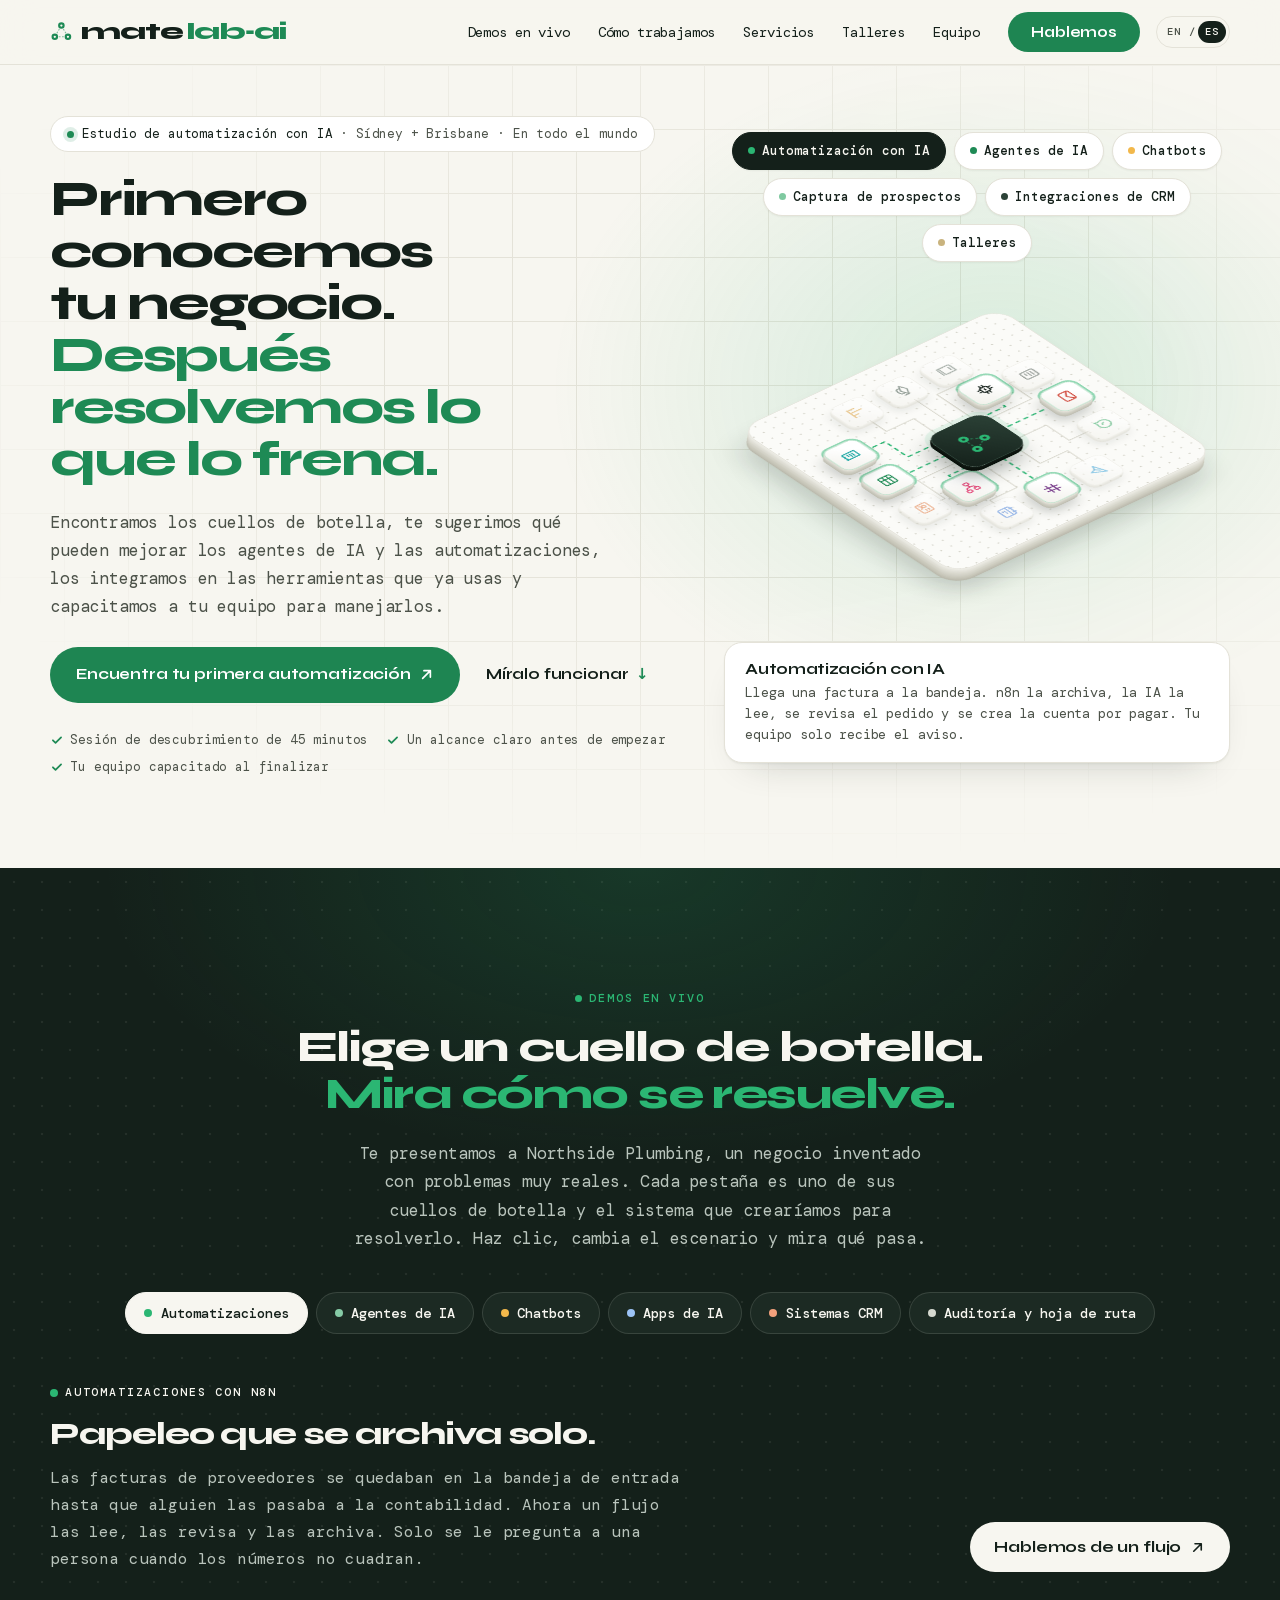
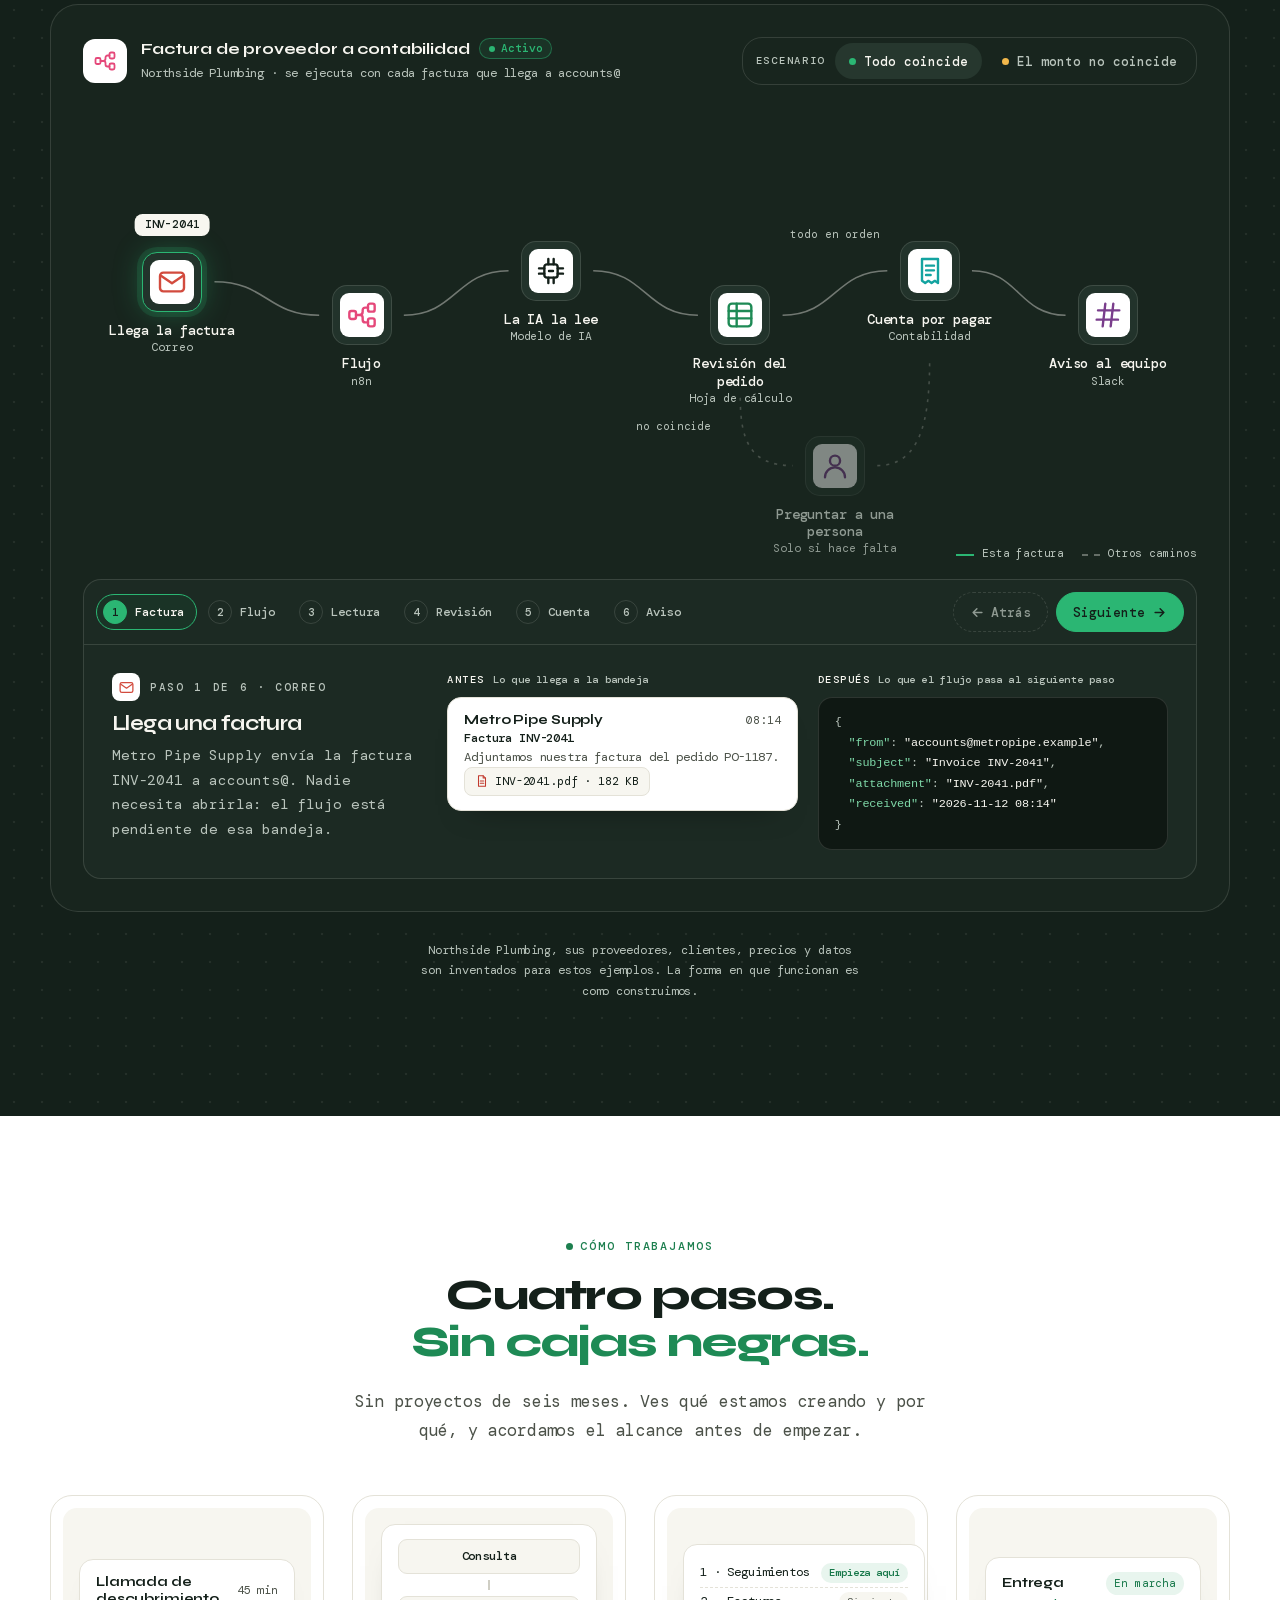
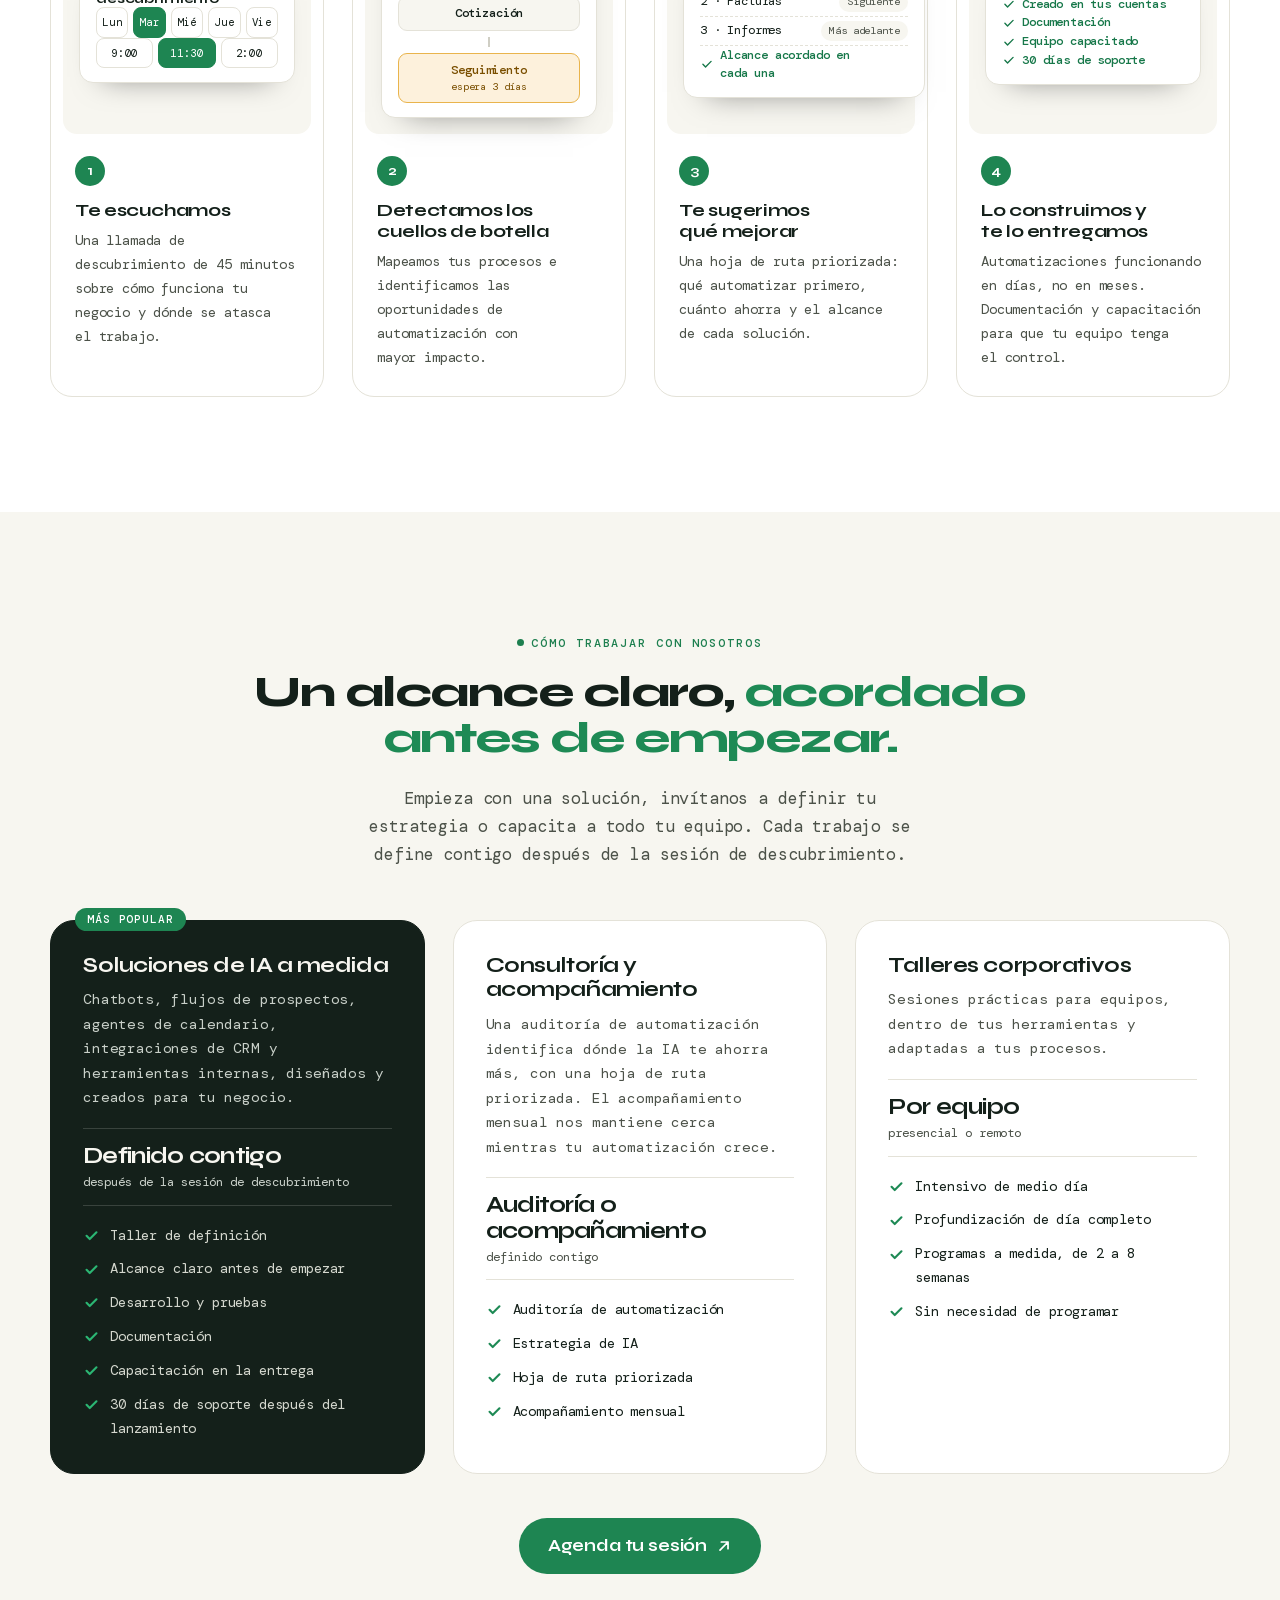
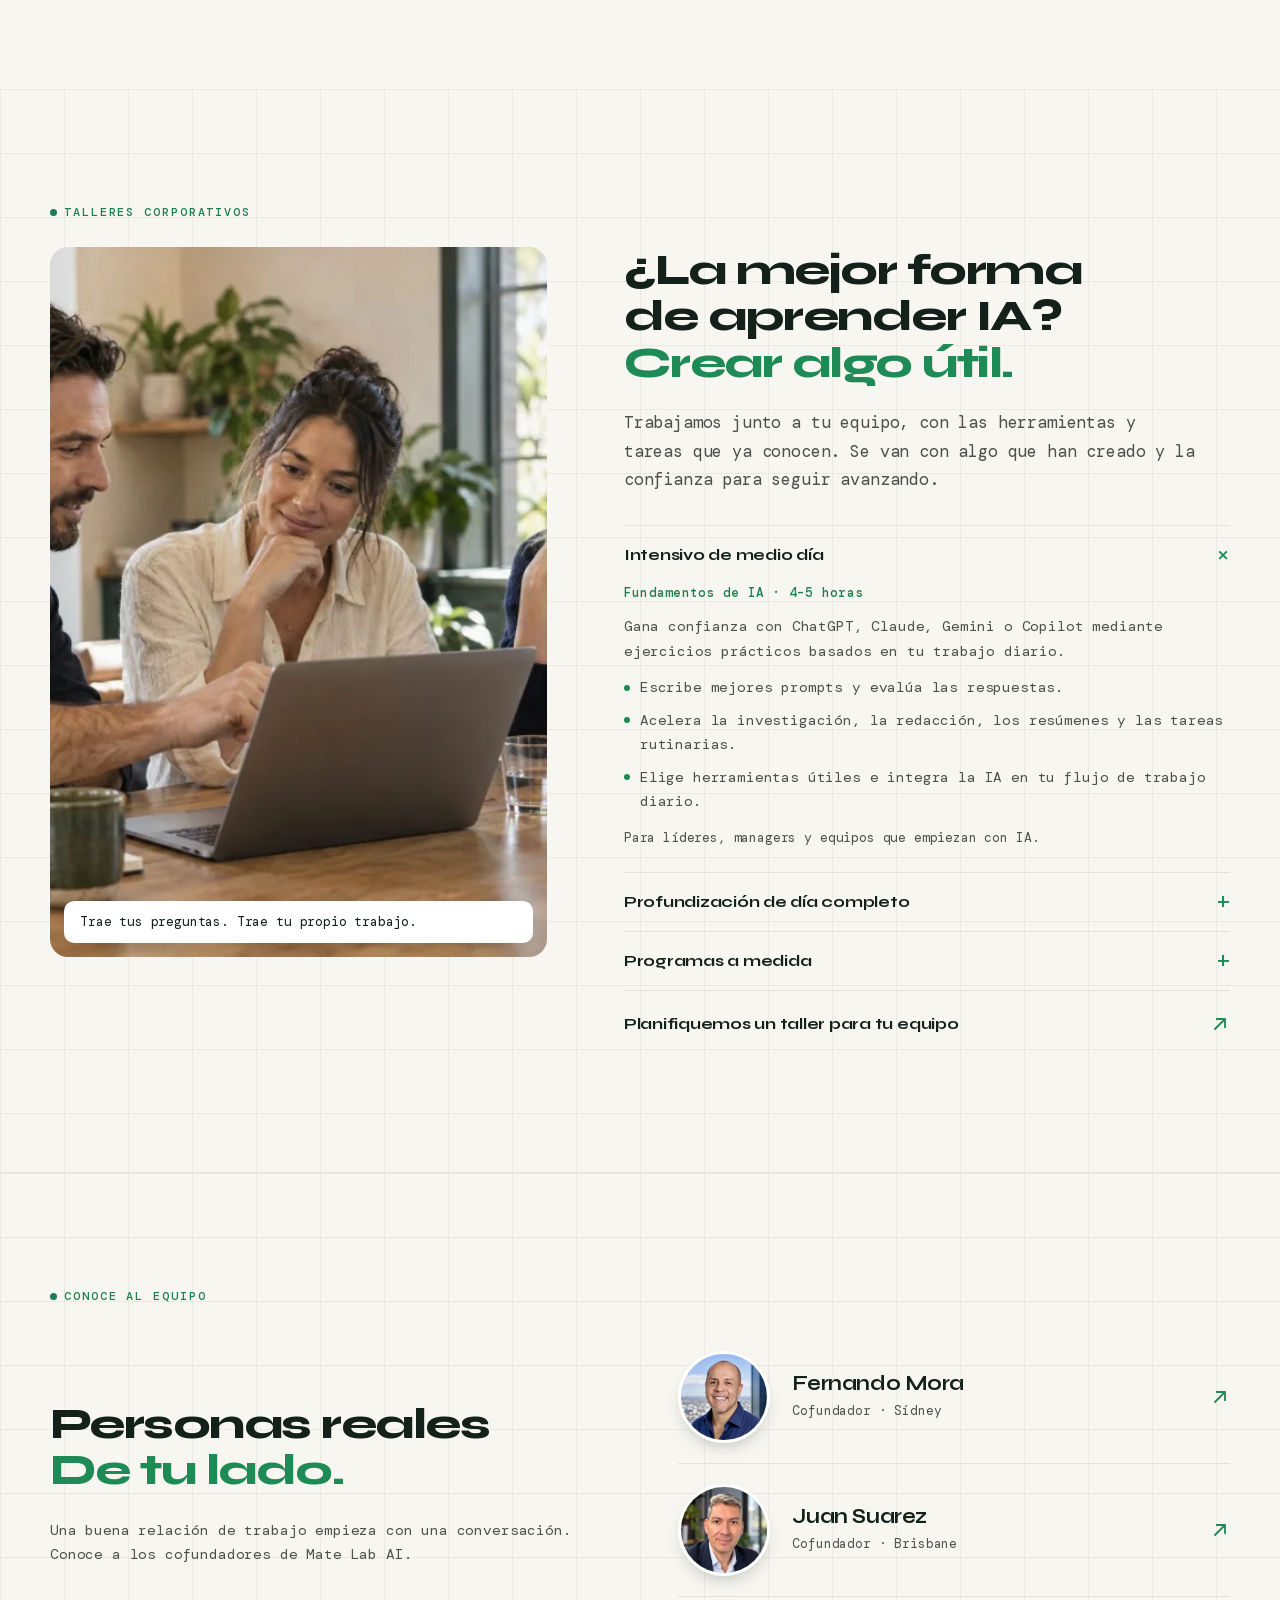
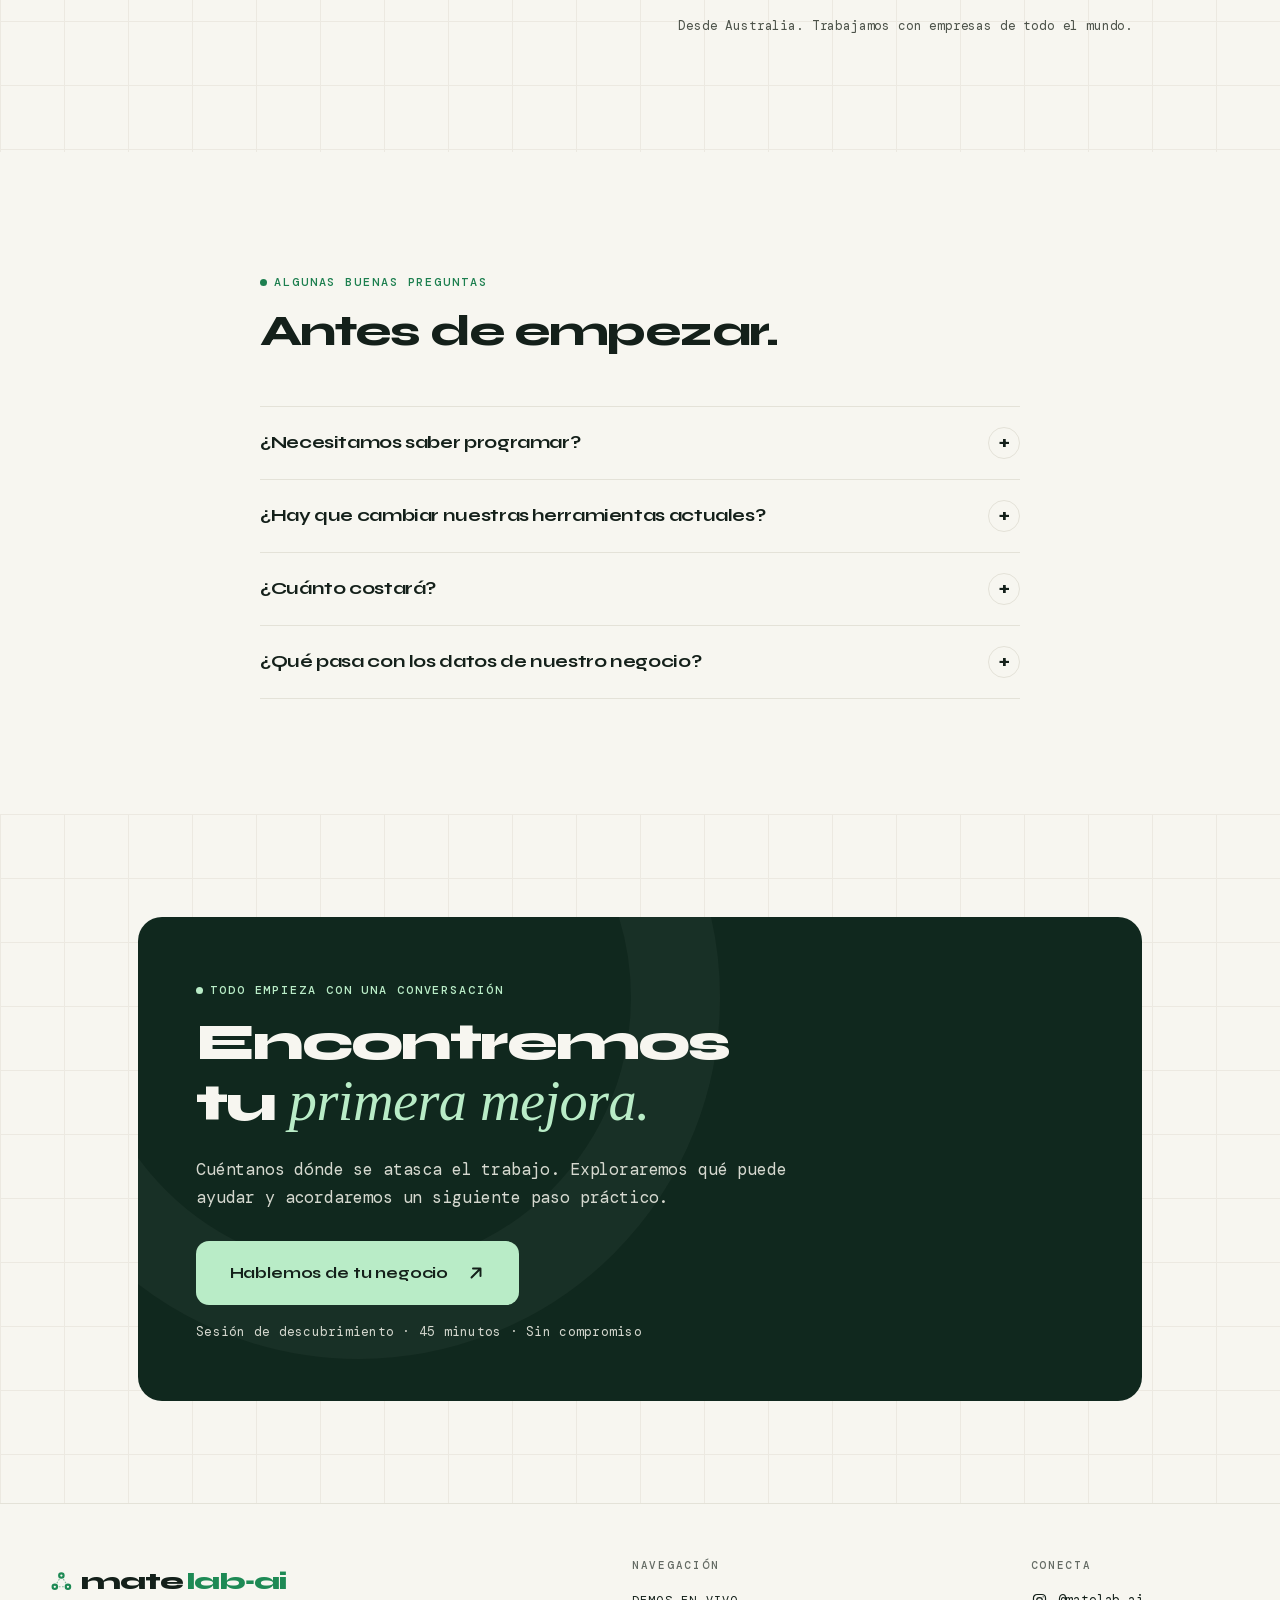
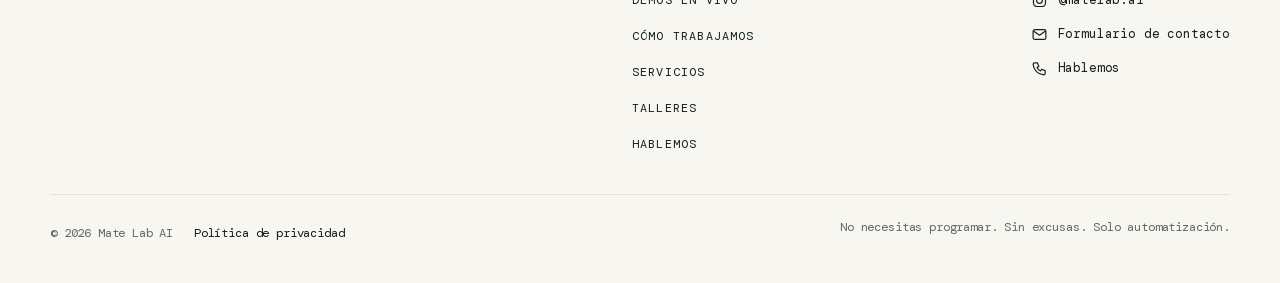
==== commit 78eb8c61: "Ringed logo nodes again; hero board follows the mouse, thicker plate Co-Authored-By: Claude Opus 5.5" ====
--- a/es/index.html
+++ b/es/index.html
@@ -36,7 +36,7 @@
 @font-face{font-family:'DM Mono';font-style:normal;font-weight:500;font-display:swap;src:url(../fuentes/dm-mono-latin.0e263db5.woff2) format('woff2');unicode-range:U+0000-00FF, U+0131, U+0152-0153, U+02BB-02BC, U+02C6, U+02DA, U+02DC, U+0304, U+0308, U+0329, U+2000-206F, U+20AC, U+2122, U+2191, U+2193, U+2212, U+2215, U+FEFF, U+FFFD}
 @font-face{font-family:'Syne';font-style:normal;font-weight:700 800;font-display:swap;src:url(../fuentes/syne-latin-ext.79bc8392.woff2) format('woff2');unicode-range:U+0100-02BA, U+02BD-02C5, U+02C7-02CC, U+02CE-02D7, U+02DD-02FF, U+0304, U+0308, U+0329, U+1D00-1DBF, U+1E00-1E9F, U+1EF2-1EFF, U+2020, U+20A0-20AB, U+20AD-20C4, U+2113, U+2C60-2C7F, U+A720-A7FF}
 @font-face{font-family:'Syne';font-style:normal;font-weight:700 800;font-display:swap;src:url(../fuentes/syne-latin.cfff4120.woff2) format('woff2');unicode-range:U+0000-00FF, U+0131, U+0152-0153, U+02BB-02BC, U+02C6, U+02DA, U+02DC, U+0304, U+0308, U+0329, U+2000-206F, U+20AC, U+2122, U+2191, U+2193, U+2212, U+2215, U+FEFF, U+FFFD}</style>
-<link rel="stylesheet" href="../css/sitio.e54113bc.css">
+<link rel="stylesheet" href="../css/sitio.6199d873.css">
 <style>:root{--primario:#1E8A55;--secundario:#2BB673;--tinta:#14201A;--fondo:#F7F6F0;--sobre-primario:#FFFFFF;--primario-boton:#1E8552;--sobre-secundario:#14201A;--secundario-boton:#2BB673;--escenario-a:#4BA177;--escenario-b:#2BB673;--sobre-escenario:#14201A;--primario-texto:#1D7F4F;--secundario-texto:#227A4F;--fuente-texto:'DM Mono', system-ui, -apple-system, 'Segoe UI', Roboto, 'Helvetica Neue', Arial, sans-serif;--fuente-titulos:'Syne', system-ui, -apple-system, 'Segoe UI', Roboto, 'Helvetica Neue', Arial, sans-serif}</style>
 <script>document.documentElement.classList.add('js');setTimeout(function(){if(!window.SITIO_LISTO)document.documentElement.classList.remove('js')},3000);window.SITIO={"nombre":"Mate Lab AI","whatsapp":null,"mensaje_whatsapp":"","formulario":{"destino":"whatsapp","webhook":null},"pixel":false};</script>
 
@@ -79,7 +79,7 @@
     <a class="marca" href="../es/" aria-label="Mate Lab AI, inicio">
   <svg class="marca-arbol" viewBox="0 0 52 52" fill="none" aria-hidden="true" focusable="false">
     <g class="arbol-lineas"><line x1="21.46" y1="20.92" x2="15.54" y2="31.08"/><line x1="30.54" y1="20.92" x2="36.46" y2="31.08"/><line x1="20" y1="38.85" x2="32" y2="38.85"/></g>
-    <g class="arbol-nodos"><circle cx="26" cy="13.15" r="7.5"/><circle cx="11" cy="38.85" r="7.5"/><circle cx="41" cy="38.85" r="7.5"/></g>
+    <g class="arbol-nodos"><circle cx="26" cy="13.15" r="5.0625"/><circle cx="11" cy="38.85" r="5.0625"/><circle cx="41" cy="38.85" r="5.0625"/></g>
   </svg>
   <span class="marca-palabra" aria-hidden="true"><span class="mate">mate</span><span class="lab">lab‑ai</span></span>
 </a>
@@ -161,7 +161,7 @@
             <span class="tecla tecla-centro">
               <svg class="marca-arbol" viewBox="0 0 52 52" fill="none" focusable="false">
                 <g class="arbol-lineas"><line x1="21.46" y1="20.92" x2="15.54" y2="31.08"/><line x1="30.54" y1="20.92" x2="36.46" y2="31.08"/><line x1="20" y1="38.85" x2="32" y2="38.85"/></g>
-                <g class="arbol-nodos"><circle cx="26" cy="13.15" r="7.5"/><circle cx="11" cy="38.85" r="7.5"/><circle cx="41" cy="38.85" r="7.5"/></g>
+                <g class="arbol-nodos"><circle cx="26" cy="13.15" r="5.0625"/><circle cx="11" cy="38.85" r="5.0625"/><circle cx="41" cy="38.85" r="5.0625"/></g>
               </svg>
             </span>
           </div>
@@ -1154,7 +1154,7 @@
         <a class="marca" href="../es/" aria-label="Mate Lab AI, inicio">
   <svg class="marca-arbol" viewBox="0 0 52 52" fill="none" aria-hidden="true" focusable="false">
     <g class="arbol-lineas"><line x1="21.46" y1="20.92" x2="15.54" y2="31.08"/><line x1="30.54" y1="20.92" x2="36.46" y2="31.08"/><line x1="20" y1="38.85" x2="32" y2="38.85"/></g>
-    <g class="arbol-nodos"><circle cx="26" cy="13.15" r="7.5"/><circle cx="11" cy="38.85" r="7.5"/><circle cx="41" cy="38.85" r="7.5"/></g>
+    <g class="arbol-nodos"><circle cx="26" cy="13.15" r="5.0625"/><circle cx="11" cy="38.85" r="5.0625"/><circle cx="41" cy="38.85" r="5.0625"/></g>
   </svg>
   <span class="marca-palabra" aria-hidden="true"><span class="mate">mate</span><span class="lab">lab‑ai</span></span>
 </a>
@@ -1186,6 +1186,6 @@
   </div>
 </footer>
 
-<script src="../js/sitio.dea22abf.js" defer></script>
+<script src="../js/sitio.fa6b5da5.js" defer></script>
 </body>
 </html>
--- a/css/sitio.6199d873.css
+++ b/css/sitio.6199d873.css
@@ -0,0 +1 @@
+:root{--margen: clamp(16px, 4.5vw, 44px);--ancho: 1180px;--hueco: clamp(16px, 2.4vw, 28px);--radio: 24px;--radio-chico: 16px;--radio-boton: 999px;--borde: 1px solid color-mix(in oklab, var(--tinta) 10%, transparent);--borde-boton: 0 solid transparent;--sombra: 0 1px 2px rgb(0 0 0 / .04), 0 10px 30px -12px rgb(0 0 0 / .14);--sombra-alta: 0 2px 4px rgb(0 0 0 / .05), 0 24px 48px -18px rgb(0 0 0 / .22);--sombra-boton: 0 8px 22px -10px color-mix(in oklab, var(--primario) 70%, transparent);--suave: color-mix(in oklab, var(--primario) 9%, var(--fondo));--suave-2: color-mix(in oklab, var(--secundario) 10%, var(--fondo));--tinta-suave: color-mix(in oklab, var(--tinta) 72%, var(--fondo));--linea: color-mix(in oklab, var(--tinta) 12%, var(--fondo));--tarjeta: color-mix(in oklab, var(--tinta) 2.5%, var(--fondo));--curva: cubic-bezier(.2, .7, .2, 1);--alto-barra: 68px}[data-estilo="calido"]{--radio: 20px;--radio-chico: 14px;--radio-boton: 14px;--borde: 2.5px solid var(--tinta);--borde-boton: 2.5px solid var(--tinta);--sombra: 5px 5px 0 var(--tinta);--sombra-alta: 8px 8px 0 var(--tinta);--sombra-boton: 4px 4px 0 var(--tinta);--tarjeta: var(--fondo)}[data-estilo="sobrio"]{--radio: 6px;--radio-chico: 4px;--radio-boton: 6px;--borde: 1px solid var(--linea);--sombra: none;--sombra-alta: 0 12px 32px -20px rgb(0 0 0 / .25);--sombra-boton: none}[data-estilo="apple"]{--radio: 28px;--radio-chico: 18px;--radio-boton: 980px;--borde: 0 solid transparent;--sombra: 0 1px 2px rgb(0 0 0 / .03), 0 18px 40px -28px rgb(0 0 0 / .24);--sombra-alta: 0 34px 64px -36px rgb(0 0 0 / .34);--sombra-boton: 0 12px 26px -14px color-mix(in oklab, var(--primario) 75%, transparent);--suave: #f5f5f7;--suave-2: #f5f5f7;--tarjeta: #f5f5f7;--linea: #d2d2d7}html[data-estilo="apple"]{--fuente-titulos: -apple-system, BlinkMacSystemFont, "SF Pro Display", "SF Pro Text", "Inter", "Helvetica Neue", Arial, sans-serif;--fuente-texto: -apple-system, BlinkMacSystemFont, "SF Pro Text", "SF Pro Display", "Inter", "Helvetica Neue", Arial, sans-serif}*, *::before, *::after{box-sizing: border-box}html{-webkit-text-size-adjust: 100%;text-size-adjust: 100%;scroll-behavior: smooth;scroll-padding-top: calc(var(--alto-barra) + 16px);overflow-x: clip}body{margin: 0;overflow-x: clip;background: var(--fondo);color: var(--tinta);font-family: var(--fuente-texto);font-size: 1.0625rem;line-height: 1.6;-webkit-font-smoothing: antialiased;text-rendering: optimizeLegibility;overflow-wrap: break-word}img, svg, video{max-width: 100%;height: auto;display: block}a{color: var(--primario-texto);text-underline-offset: .18em;text-decoration-thickness: .08em;overflow-wrap: anywhere}a:hover{text-decoration-thickness: .14em}:focus-visible{outline: 3px solid var(--primario-texto);outline-offset: 3px;border-radius: 6px}::selection{background: color-mix(in oklab, var(--primario) 30%, transparent)}h1, h2, h3, h4{font-family: var(--fuente-titulos);color: var(--tinta);margin: 0 0 .5em;font-weight: 800;line-height: 1.06;letter-spacing: -.03em;text-wrap: balance}h1, .titulo-gigante{font-size: clamp(2.35rem, 6.4vw, 5.25rem);letter-spacing: -.04em;line-height: 1.02}h2{font-size: clamp(1.85rem, 4.6vw, 3.5rem)}h3{font-size: clamp(1.2rem, 1.9vw, 1.5rem);line-height: 1.2;letter-spacing: -.015em}p{margin: 0 0 1em;text-wrap: pretty}ul, ol{padding-left: 1.2em}strong{font-weight: 700}.contenedor{width: min(var(--ancho), 100% - 2 * var(--margen));margin-inline: auto}.angosto{max-width: 760px}.centrado{text-align: center;margin-inline: auto}.seccion{padding-block: clamp(72px, 10vw, 136px)}.seccion-suave{background: var(--suave)}.seccion-escenario{padding-block: clamp(20px, 4vw, 56px)}.solo-lectores, .saltar:not(:focus){position: absolute !important;width: 1px;height: 1px;overflow: hidden;clip-path: inset(50%);white-space: nowrap}.saltar:focus{position: fixed;top: 12px;left: 12px;z-index: 100;padding: 12px 18px;background: var(--tinta);color: var(--fondo);border-radius: 10px;text-decoration: none;font-weight: 700}.antetitulo{display: inline-flex;align-items: center;gap: .55em;font-size: .9rem;font-weight: 700;letter-spacing: .02em;color: var(--primario-texto);margin-bottom: 1.1rem}.antetitulo::before{content: "";width: .55em;height: .55em;border-radius: 50%;background: var(--primario);box-shadow: 0 0 0 4px color-mix(in oklab, var(--primario) 22%, transparent)}.bajada{font-size: clamp(1.1rem, 1.6vw, 1.35rem);color: var(--tinta-suave);max-width: 60ch}.centrado .bajada{margin-inline: auto}.resaltado{background: linear-gradient(100deg, var(--primario-texto), var(--secundario-texto));-webkit-background-clip: text;background-clip: text;color: transparent}.encabezado-seccion{max-width: 820px;margin-bottom: clamp(36px, 5vw, 64px)}.encabezado-seccion.centrado{margin-inline: auto}.botones{display: flex;flex-wrap: wrap;gap: 12px;align-items: center}.centrado .botones{justify-content: center}.boton{display: inline-flex;align-items: center;justify-content: center;gap: .55em;min-height: 52px;padding: .8em 1.55em;border-radius: var(--radio-boton);border: var(--borde-boton);font: 700 1.05rem/1.1 var(--fuente-texto);text-decoration: none;white-space: nowrap;cursor: pointer;transition: transform .2s var(--curva), box-shadow .2s var(--curva), background-color .2s}.boton svg{width: 1.25em;height: 1.25em;flex: none}.boton:hover{transform: translateY(-2px)}.boton:active{transform: translateY(1px)}.boton-principal{background: var(--primario-boton);color: var(--sobre-primario);box-shadow: var(--sombra-boton)}.boton-secundario{background: color-mix(in oklab, var(--tinta) 6%, transparent);color: var(--tinta)}[data-estilo="calido"] .boton-secundario{background: var(--fondo);box-shadow: var(--sombra-boton)}.boton-whatsapp{background: #25D366;color: #08260F;box-shadow: 0 8px 22px -10px rgb(37 211 102 / .7)}[data-estilo="calido"] .boton-whatsapp{box-shadow: var(--sombra-boton)}.boton-grande{min-height: 60px;font-size: clamp(.98rem, 3.6vw, 1.12rem);padding-inline: clamp(1.1em, 4vw, 1.9em)}.nota-boton{font-size: .92rem;color: var(--tinta-suave);margin-top: .9rem}.barra{position: sticky;top: 0;z-index: 40;isolation: isolate;border-bottom: 1px solid color-mix(in oklab, var(--tinta) 7%, transparent)}.barra::before{content: "";position: absolute;inset: 0;z-index: -1;background: color-mix(in oklab, var(--fondo) 82%, transparent);-webkit-backdrop-filter: saturate(1.8) blur(16px);backdrop-filter: saturate(1.8) blur(16px)}[data-estilo="calido"] .barra{border-bottom: 2.5px solid var(--tinta)}[data-estilo="calido"] .barra::before{background: var(--fondo)}.barra-dentro{display: flex;align-items: center;justify-content: space-between;gap: 16px;min-height: var(--alto-barra)}.marca{display: inline-flex;align-items: center;gap: 10px;min-height: 44px;font: 800 1.12rem/1 var(--fuente-titulos);letter-spacing: -.02em;color: var(--tinta);text-decoration: none}.marca img{width: 34px;height: 34px}.menu{display: flex;align-items: center;gap: clamp(8px, 2vw, 28px)}.menu a:not(.boton){display: inline-flex;align-items: center;min-height: 44px;color: var(--tinta);text-decoration: none;font-weight: 600;font-size: .98rem}.menu a:not(.boton):hover{color: var(--primario-texto)}.menu .boton{min-height: 44px;padding-block: .55em;font-size: .98rem}.menu-boton{display: none;width: 48px;height: 48px;border: 0;border-radius: 12px;background: color-mix(in oklab, var(--tinta) 6%, transparent);cursor: pointer;align-items: center;justify-content: center;flex-direction: column;gap: 6px}.menu-boton span{display: block;width: 20px;height: 2px;background: var(--tinta);border-radius: 2px;transition: transform .25s var(--curva)}.menu-boton[aria-expanded="true"] span:first-child{transform: translateY(4px) rotate(45deg)}.menu-boton[aria-expanded="true"] span:last-child{transform: translateY(-4px) rotate(-45deg)}@media (max-width: 899px){.menu-boton{display: inline-flex}.menu{position: fixed;inset: var(--alto-barra) 0 0 0;z-index: 39;flex-direction: column;align-items: stretch;gap: 4px;padding: 20px var(--margen) calc(28px + env(safe-area-inset-bottom));background: var(--fondo);overflow-y: auto;visibility: hidden;opacity: 0;transform: translateY(-8px);transition: opacity .25s var(--curva), transform .25s var(--curva), visibility 0s .25s}.menu.abierto{visibility: visible;opacity: 1;transform: none;transition-delay: 0s}.menu a:not(.boton){font: 700 1.6rem/1.2 var(--fuente-titulos);padding-block: 12px;border-bottom: 1px solid var(--linea)}.menu .boton{margin-top: 18px;min-height: 56px;font-size: 1.08rem}body.menu-abierto{overflow: hidden}}.portada{padding-block: clamp(48px, 8vw, 112px) clamp(56px, 8vw, 104px);overflow: clip}.portada-dentro{display: grid;gap: clamp(36px, 5vw, 72px);align-items: center;grid-template-columns: minmax(0, 1fr)}@media (min-width: 960px){.portada-dentro{grid-template-columns: minmax(0, 1.08fr) minmax(0, .92fr)}}.portada h1{margin-bottom: .32em}.portada .bajada{margin-bottom: 1.8rem}.confianza{display: flex;flex-wrap: wrap;gap: 10px 22px;margin-top: 1.6rem;color: var(--tinta-suave);font-size: .95rem;font-weight: 600}.confianza span{display: inline-flex;align-items: center;gap: .45em}.confianza span::before{content: "✓";color: var(--primario-texto);font-weight: 800}.portada-visual{position: relative;isolation: isolate}.portada-visual::before{content: "";position: absolute;inset: 8% 6%;z-index: -1;border-radius: 50%;background: radial-gradient(closest-side, color-mix(in oklab, var(--primario) 55%, transparent), transparent), radial-gradient(closest-side, color-mix(in oklab, var(--secundario) 50%, transparent), transparent) 60% 40% / 80% 80% no-repeat;filter: blur(40px);opacity: .7}.portada-visual img, .portada-visual .ilustracion{border-radius: calc(var(--radio) + 8px);box-shadow: var(--sombra-alta);border: var(--borde)}.escenario{position: relative;isolation: isolate;overflow: clip;border-radius: clamp(24px, 4vw, 44px);padding: clamp(32px, 7vw, 96px) clamp(14px, 5vw, 88px);background: linear-gradient(135deg, var(--escenario-a), color-mix(in oklab, var(--escenario-a) 50%, var(--escenario-b)) 55%, var(--escenario-b));color: var(--sobre-escenario);border: var(--borde);box-shadow: var(--sombra-alta)}.escenario::before{content: "";position: absolute;z-index: -1;width: 140%;aspect-ratio: 1;left: -20%;top: -70%;background: conic-gradient(from 0deg, transparent, rgb(255 255 255 / .08), transparent 30%, rgb(255 255 255 / .05), transparent 60%);animation: girar 28s linear infinite}.escenario h2, .escenario h3, .escenario p, .escenario .antetitulo{color: var(--sobre-escenario)}.escenario .antetitulo::before{background: currentColor;box-shadow: none}.escenario .bajada{color: var(--sobre-escenario);opacity: .92}.escenario .boton-principal{background: var(--fondo);color: var(--tinta);box-shadow: 0 10px 30px -12px rgb(0 0 0 / .4)}.escenario .tarjeta{color: var(--tinta);padding: clamp(18px, 4.5vw, 34px)}.escenario .tarjeta :is(h2, h3, p, label, .antetitulo){color: var(--tinta)}.escenario .tarjeta .aviso-corto{color: var(--tinta-suave)}.escenario .tarjeta .boton-principal{background: var(--primario-boton);color: var(--sobre-primario)}@keyframes girar{to{transform: rotate(1turn)}}.rejilla{display: grid;gap: var(--hueco);grid-template-columns: repeat(auto-fit, minmax(min(100%, 264px), 1fr))}@media (min-width: 960px){.rejilla{grid-template-columns: repeat(3, minmax(0, 1fr))}.rejilla:has(> :nth-child(4):last-child), .rejilla:has(> :nth-child(2):last-child){grid-template-columns: repeat(2, minmax(0, 1fr))}.rejilla:has(> :only-child){grid-template-columns: minmax(0, 1fr);max-width: 760px;margin-inline: auto}}@media (min-width: 1180px){.rejilla:has(> :nth-child(4):last-child){grid-template-columns: repeat(4, minmax(0, 1fr))}}:is(.rejilla, .rejilla-2, .planes, .pasos, .numeros, .objeciones, .pie-dentro, .portada-dentro, .formulario, .campo) > *{min-width: 0}.rejilla-2{display: grid;gap: var(--hueco);grid-template-columns: repeat(auto-fit, minmax(min(100%, 380px), 1fr));align-items: center}.tarjeta{background: var(--tarjeta);border: var(--borde);border-radius: var(--radio);padding: clamp(24px, 2.8vw, 34px);box-shadow: var(--sombra);transition: transform .3s var(--curva), box-shadow .3s var(--curva)}.tarjeta:hover{transform: translateY(-4px);box-shadow: var(--sombra-alta)}.tarjeta h3{margin-bottom: .45em}.tarjeta p{color: var(--tinta-suave);margin: 0}.icono{display: grid;place-items: center;width: 56px;height: 56px;margin-bottom: 20px;border-radius: var(--radio-chico);font-size: 1.6rem;background: var(--suave);color: var(--primario-texto);border: var(--borde)}.tarjeta:nth-child(3n+2) .icono{background: var(--suave-2);color: var(--secundario-texto)}.icono svg{width: 28px;height: 28px}.dolores{display: grid;gap: 14px;list-style: none;padding: 0;margin: 0;align-self: center}.dolores li{display: flex;gap: 14px;align-items: flex-start;padding: 18px 20px;border-radius: var(--radio-chico);background: var(--tarjeta);border: var(--borde);font-weight: 600}.dolores li::before{content: "✕";flex: none;width: 28px;height: 28px;display: grid;place-items: center;border-radius: 50%;background: color-mix(in oklab, #E5484D 14%, var(--fondo));color: #B4232A;font-size: .85rem;font-weight: 800}.pasos{counter-reset: paso;display: grid;gap: var(--hueco);grid-template-columns: repeat(auto-fit, minmax(min(100%, 240px), 1fr));list-style: none;padding: 0;margin: 0}.pasos li{counter-increment: paso;position: relative;padding: 28px;border-radius: var(--radio);background: var(--tarjeta);border: var(--borde);box-shadow: var(--sombra)}.pasos li::before{content: counter(paso);display: grid;place-items: center;width: 48px;height: 48px;margin-bottom: 18px;border-radius: 50%;background: var(--primario-boton);color: var(--sobre-primario);font: 800 1.2rem/1 var(--fuente-titulos)}.pasos h3{margin-bottom: .35em}.pasos p{margin: 0;color: var(--tinta-suave)}.numeros{display: grid;gap: var(--hueco);grid-template-columns: repeat(auto-fit, minmax(min(100%, 200px), 1fr));text-align: center}.numero strong{display: block;font: 800 clamp(2.6rem, 6vw, 4.4rem)/1 var(--fuente-titulos);letter-spacing: -.04em}.numero span{display: block;margin-top: .5em;font-weight: 600;opacity: .9}.testimonio{display: flex;flex-direction: column;gap: 18px;margin: 0}.testimonio blockquote{margin: 0;font-size: 1.12rem;line-height: 1.55;color: var(--tinta)}.testimonio blockquote::before{content: "“";display: block;font: 800 3.4rem/.6 var(--fuente-titulos);color: var(--primario-texto);margin-bottom: 10px}.testimonio figcaption{display: flex;align-items: center;gap: 12px;margin-top: auto}.testimonio figcaption img, .avatar{width: 46px;height: 46px;border-radius: 50%;flex: none}.avatar{display: grid;place-items: center;background: var(--suave);color: var(--primario-texto);font-weight: 800}.testimonio cite{font-style: normal;font-weight: 700;display: block}.testimonio small{color: var(--tinta-suave)}.planes{display: grid;gap: var(--hueco);grid-template-columns: repeat(auto-fit, minmax(min(100%, 290px), 1fr));align-items: stretch}.plan{display: flex;flex-direction: column;gap: 18px;position: relative}.plan .precio{font: 800 clamp(2.4rem, 5vw, 3.3rem)/1 var(--fuente-titulos);letter-spacing: -.04em}.plan .precio small{font: 600 1rem/1 var(--fuente-texto);color: var(--tinta-suave);letter-spacing: 0}.plan ul{list-style: none;padding: 0;margin: 0;display: grid;gap: 10px}.plan li{display: flex;gap: 10px}.plan li::before{content: "✓";color: var(--primario-texto);font-weight: 800}.plan .boton{margin-top: auto}.plan-destacado{border-color: var(--primario);box-shadow: 0 0 0 2px var(--primario), var(--sombra-alta)}[data-estilo="calido"] .plan-destacado{background: var(--suave)}.etiqueta-plan{position: absolute;top: -14px;left: 50%;transform: translateX(-50%);padding: 6px 14px;border-radius: 999px;white-space: nowrap;background: var(--primario-boton);color: var(--sobre-primario);font-size: .82rem;font-weight: 800}.preguntas{display: grid;gap: 12px;max-width: 860px;margin-inline: auto}.preguntas details{border-radius: var(--radio-chico);background: var(--tarjeta);border: var(--borde)}.preguntas summary{list-style: none;cursor: pointer;display: flex;justify-content: space-between;align-items: center;gap: 16px;padding: 20px 22px;min-height: 56px;font-weight: 700;font-size: 1.08rem}.preguntas summary::-webkit-details-marker{display: none}.preguntas summary::after{content: "+";flex: none;width: 32px;height: 32px;display: grid;place-items: center;border-radius: 50%;background: var(--suave);color: var(--primario-texto);font-size: 1.3rem;font-weight: 600;transition: transform .25s var(--curva)}.preguntas details[open] summary::after{transform: rotate(45deg)}.preguntas details > div{padding: 0 22px 20px;color: var(--tinta-suave)}.preguntas details > div p:last-child{margin: 0}.escenario .pasos{grid-template-columns: minmax(0, 1fr);gap: 14px}.escenario .pasos li{display: grid;grid-template-columns: auto minmax(0, 1fr);column-gap: 16px;align-items: start;padding: clamp(18px, 3vw, 26px);background: var(--fondo);color: var(--tinta);box-shadow: 0 16px 32px -20px rgb(0 0 0 / .5)}[data-estilo="calido"] .escenario .pasos li{box-shadow: var(--sombra)}.escenario .pasos li::before{grid-row: span 2;width: 40px;height: 40px;margin: 0;font-size: 1.05rem}.escenario .pasos :is(h3, p){color: inherit}.escenario .pasos p{color: var(--tinta-suave)}.escenario + .numeros{margin-top: clamp(40px, 6vw, 72px)}.objeciones{display: grid;gap: clamp(28px, 4vw, 44px) var(--hueco);grid-template-columns: minmax(0, 1fr);list-style: none;padding: 0;margin: 0}@media (min-width: 700px){.objeciones{grid-template-columns: repeat(2, minmax(0, 1fr))}}@media (min-width: 960px){.objeciones:has(> :nth-child(3):last-child){grid-template-columns: repeat(3, minmax(0, 1fr))}}.objeciones li{padding-top: 22px;border-top: 2px solid var(--linea)}[data-estilo="calido"] .objeciones li{border-top: 2.5px solid var(--tinta)}.objeciones h3{font-size: clamp(1.3rem, 2.3vw, 1.75rem);margin-bottom: .4em}.objeciones p{margin: 0;color: var(--tinta-suave)}.garantia{display: flex;flex-wrap: wrap;align-items: center;gap: 14px 24px;max-width: 860px;margin: clamp(28px, 4vw, 48px) auto 0}.garantia .icono{margin: 0;flex: none}.garantia > div:last-child{flex: 1 1 240px;min-width: 0}.garantia h3{margin-bottom: .3em}.siguientes{counter-reset: siguiente;list-style: none;padding: 0;margin: 0 0 1.6rem;display: grid;gap: 12px}.siguientes li{counter-increment: siguiente;display: flex;gap: 12px;align-items: flex-start;font-weight: 600;line-height: 1.45}.siguientes li::before{content: counter(siguiente);flex: none;display: grid;place-items: center;width: 30px;height: 30px;border-radius: 50%;background: color-mix(in oklab, currentColor 20%, transparent);font: 800 .95rem/1 var(--fuente-titulos)}.franja{position: relative;overflow: clip;padding-block: 16px;border-block: 1px solid var(--linea);background: var(--tarjeta)}.franja-pista{display: flex;width: max-content;animation: franja 38s linear infinite}.franja-pista ul{display: flex;gap: clamp(28px, 5vw, 64px);list-style: none;margin: 0;padding: 0 clamp(14px, 2.5vw, 32px)}.franja-pista li{white-space: nowrap;font-weight: 700;color: var(--tinta-suave);display: flex;align-items: center;gap: .5em}.franja:hover .franja-pista, .franja:focus-within .franja-pista, .franja.pausada .franja-pista{animation-play-state: paused}.franja-pausa{position: absolute;right: 8px;top: 50%;transform: translateY(-50%);min-height: 32px;min-width: 32px;padding: 4px 12px;border-radius: 999px;border: var(--borde);background: var(--fondo);color: var(--tinta);font: 600 .82rem/1 var(--fuente-texto);cursor: pointer}@keyframes franja{to{transform: translateX(-50%)}}.formulario{display: grid;gap: 16px;grid-template-columns: minmax(0, 1fr)}.campo{display: grid;gap: 6px}.campo label{font-weight: 700;font-size: .98rem}.campo input, .campo select, .campo textarea{width: 100%;min-height: 54px;padding: 14px 16px;border-radius: var(--radio-chico);border: 1.5px solid var(--linea);background: var(--fondo);color: var(--tinta);font: 400 1.05rem/1.4 var(--fuente-texto)}[data-estilo="calido"] .campo input, [data-estilo="calido"] .campo select, [data-estilo="calido"] .campo textarea{border: 2.5px solid var(--tinta)}.campo textarea{min-height: 120px;resize: vertical}.campo input:focus-visible, .campo select:focus-visible, .campo textarea:focus-visible{outline: 3px solid var(--primario-texto);outline-offset: 1px;border-color: transparent}.campo [aria-invalid="true"]{border-color: #C2262E}.campo .error{color: #B4232A;font-size: .92rem;font-weight: 600;min-height: 0}.trampa{position: absolute !important;width: 1px;height: 1px;overflow: hidden;clip-path: inset(50%);white-space: nowrap}.aviso-corto{font-size: .86rem;color: var(--tinta-suave);margin: 0}.formulario .boton{width: 100%}.estado-formulario{font-weight: 700;min-height: 1.4em}.estado-formulario[data-tipo="error"]{color: #B4232A}.datos-contacto{display: grid;gap: 14px;list-style: none;padding: 0;margin: 0}.datos-contacto li{display: flex;gap: 12px;align-items: center}.datos-contacto .icono{width: 44px;height: 44px;font-size: 1.2rem;margin: 0;flex: none}.datos-contacto a{min-height: 44px;display: inline-flex;align-items: center}.pie{padding-block: 56px calc(40px + env(safe-area-inset-bottom));border-top: 1px solid var(--linea);color: var(--tinta-suave);font-size: .95rem}[data-estilo="calido"] .pie{border-top: 2.5px solid var(--tinta)}.pie-dentro{display: grid;gap: 28px;grid-template-columns: repeat(auto-fit, minmax(min(100%, 220px), 1fr))}.pie .pie-titulo{font-size: 1rem;margin-bottom: .8em;letter-spacing: 0}.pie p{margin: 0 0 .6em}.pie ul{list-style: none;padding: 0;margin: 0;display: grid;gap: 4px}.pie a{color: var(--tinta);text-decoration: none;display: inline-flex;align-items: center;min-height: 32px}.pie a:hover{color: var(--primario-texto);text-decoration: underline}.pie-final{margin-top: 36px;padding-top: 22px;border-top: 1px solid var(--linea);display: flex;flex-wrap: wrap;justify-content: space-between;gap: 12px}.whatsapp-flotante{position: fixed;z-index: 30;right: max(16px, env(safe-area-inset-right));bottom: max(16px, env(safe-area-inset-bottom));width: 60px;height: 60px;border-radius: 50%;display: grid;place-items: center;background: #25D366;color: #FFFFFF;box-shadow: 0 12px 28px -8px rgb(0 0 0 / .35);transition: transform .2s var(--curva)}.whatsapp-flotante:hover{transform: scale(1.06)}.whatsapp-flotante svg{width: 32px;height: 32px}@media (max-width: 899px){.pie{padding-bottom: calc(96px + env(safe-area-inset-bottom))}}.texto-largo{max-width: 760px}.texto-largo h2{font-size: clamp(1.35rem, 2.6vw, 1.75rem);margin-top: 2em}.texto-largo li{margin-bottom: .4em}.pagina-corta{min-height: 62vh;display: grid;place-items: center;text-align: center}.js [data-aparece]{opacity: 0;transform: translateY(26px);transition: opacity .9s var(--curva), transform .9s var(--curva);transition-delay: var(--retraso, 0ms)}.js [data-aparece].visible{opacity: 1;transform: none}.js [data-palabras] .palabra{display: inline-block;opacity: 0;transform: translateY(.45em);transition: opacity .7s var(--curva), transform .7s var(--curva);transition-delay: calc(var(--i) * 70ms)}.js [data-palabras].visible .palabra{opacity: 1;transform: none}[data-estilo="apple"] body{letter-spacing: -.016em}[data-estilo="apple"] :is(h1, h2, h3, h4){font-weight: 700;letter-spacing: -.028em}[data-estilo="apple"] :is(h1, .titulo-gigante){letter-spacing: -.036em}[data-estilo="apple"] .antetitulo{font-weight: 600;letter-spacing: -.005em;font-size: 1rem}[data-estilo="apple"] .antetitulo::before{display: none}[data-estilo="apple"] .boton{font-weight: 600}[data-estilo="apple"] .boton-secundario{background: #f5f5f7;color: var(--tinta)}[data-estilo="apple"] .seccion-suave :is(.tarjeta, .pasos li, .dolores li, .preguntas details){background: #ffffff}[data-estilo="apple"] .tarjeta, [data-estilo="apple"] .pasos li{box-shadow: none}[data-estilo="apple"] .seccion-suave :is(.tarjeta, .pasos li){box-shadow: var(--sombra)}[data-estilo="apple"] .icono{border-radius: 50%;background: color-mix(in oklab, var(--primario) 12%, #ffffff)}[data-estilo="apple"] .plan-destacado{background: #ffffff;box-shadow: 0 0 0 2px var(--primario), var(--sombra-alta)}[data-estilo="apple"] .barra::before{background: rgb(255 255 255 / .8)}[data-estilo="apple"] .portada-visual img, [data-estilo="apple"] .portada-visual .ilustracion{border-radius: 32px}[data-estilo="apple"] .franja{background: #ffffff}[data-estilo="apple"] .seccion-suave .antetitulo{color: color-mix(in oklab, var(--primario-texto) 86%, #000)}[data-estilo="apple"] :is(.tarjeta, .seccion-suave, .pieza, .preguntas details) a:not(.boton){color: color-mix(in oklab, var(--primario-texto) 86%, #000)}[data-estilo="apple"] .avatar{color: color-mix(in oklab, var(--primario-texto) 86%, #000)}[data-estilo="apple"] .escenario .tarjeta{background: #fff}.js [data-3d="girar"]{transform: perspective(1200px) rotateX(var(--rx, 0deg)) rotateY(var(--ry, 0deg)) scale(var(--esc, 1));transform-origin: 50% 65%}.js [data-3d="inclinar"]{transform: perspective(900px) rotateX(var(--ix, 0deg)) rotateY(var(--iy, 0deg));transition: transform .25s var(--curva), box-shadow .3s var(--curva)}.js [data-3d="capas"] > *{transform: translateY(var(--py, 0px))}.js [data-3d="profundidad"]{position: relative;isolation: isolate;transform: perspective(1000px) rotateX(var(--ix, 0deg)) rotateY(var(--iy, 0deg)) scale(var(--zoom, 1));transition: transform .3s var(--curva)}.js [data-3d="profundidad"]::after{content: "";position: absolute;inset: 0;border-radius: inherit;pointer-events: none;background: radial-gradient(circle at var(--lx, 50%) var(--ly, 30%), rgb(255 255 255 / .42), transparent 46%);opacity: var(--brillo, 0);transition: opacity .35s var(--curva)}.vuelta-fija{display: grid;gap: clamp(20px, 3vw, 40px);justify-items: center;text-align: center}.vuelta-fotos{position: relative;width: min(560px, 82vw);aspect-ratio: 1}.vuelta-fotos img{width: 100%;height: 100%;object-fit: contain}:root:not(.js) .vuelta-fotos img:not(:first-child){display: none}.js [data-3d="vuelta"]{height: var(--alto-vuelta, 280vh)}.js [data-3d="vuelta"] .vuelta-fija{position: sticky;top: var(--alto-barra);height: calc(100vh - var(--alto-barra));height: calc(100svh - var(--alto-barra));align-content: center}.js [data-3d="vuelta"] .vuelta-fotos img{position: absolute;inset: 0;opacity: 0}.js [data-3d="vuelta"] .vuelta-fotos img.actual{opacity: 1}.js [data-3d="vuelta"] .vuelta-textos{display: grid}.js [data-3d="vuelta"] .vuelta-textos > *{grid-area: 1 / 1;opacity: 0;transform: translateY(10px);transition: opacity .45s var(--curva), transform .45s var(--curva)}.js [data-3d="vuelta"] .vuelta-textos > .actual{opacity: 1;transform: none}[data-3d="flotar"]{animation: flotar var(--duracion, 7s) ease-in-out infinite;animation-delay: var(--retraso-flotar, 0s)}@keyframes flotar{50%{transform: translateY(-12px) rotate(var(--giro, 2.5deg))}}:is(.seccion, .portada, .escenario):has([data-3d]){overflow: clip}@media (prefers-reduced-motion: reduce){html{scroll-behavior: auto}*, *::before, *::after{animation: none !important;transition: none !important}.js [data-aparece], .js [data-palabras] .palabra{opacity: 1 !important;transform: none !important}.franja-pista{width: auto;justify-content: center}.franja-pista ul{flex-wrap: wrap;justify-content: center;row-gap: 8px}.franja-pista ul[aria-hidden="true"], .franja-pausa{display: none}[data-3d], .js [data-3d="capas"] > *{transform: none !important}.js [data-3d="vuelta"]{height: auto}.js [data-3d="vuelta"] .vuelta-fija{position: static;height: auto}.js [data-3d="vuelta"] .vuelta-fotos img:not(:first-child){display: none}.js [data-3d="vuelta"] .vuelta-fotos img:first-child{opacity: 1}.js [data-3d="vuelta"] .vuelta-textos > *{opacity: 1;transform: none;grid-area: auto}}:root{--papel: #F7F6F0;--blanco: #FFFFFF;--tinta-marca: #14201A;--tinta-honda: #22332B;--musgo: #2C4237;--verde: #1E8A55;--verde-vivo: #2BB673;--raya: #E4E2D8;--claro-sobre-tinta: #D5D8CF;--noche: #14201A;--noche-2: #18251E;--noche-3: #1C2A23;--noche-raya: rgb(247 246 240 / .13);--noche-suave: #B9C4BC;--ambar: #F2B84B;--apagado: #8F9A92;--suave: #FFFFFF;--suave-2: #FFFFFF;--tarjeta: #FFFFFF;--linea: #E4E2D8;--tinta-suave: #4C5249;--borde: 1px solid var(--raya);--radio: 24px;--radio-chico: 16px;--sombra: 0 1px 2px rgb(20 32 26 / .05), 0 18px 40px -26px rgb(20 32 26 / .3);--sombra-alta: 0 30px 60px -40px rgb(20 32 26 / .35);--sombra-boton: none;--alto-barra: 64px;--check: url("data:image/svg+xml,%3Csvg xmlns=%27http://www.w3.org/2000/svg%27 viewBox=%270 0 24 24%27 fill=%27none%27 stroke=%27black%27 stroke-width=%273%27 stroke-linecap=%27round%27 stroke-linejoin=%27round%27%3E%3Cpath d=%27m5 12.5 4.5 4.5L19 7.5%27/%3E%3C/svg%3E")}[hidden]{display: none !important}body{font-size: 1rem;line-height: 1.7;font-weight: 400;letter-spacing: -.01em;font-synthesis: none}strong, b{font-weight: 500}h1, h2, h3, h4{overflow-wrap: normal;font-weight: 700}h1, h2{font-weight: 750}h1{font-size: clamp(2.1rem, 3.9vw, 3.5rem);letter-spacing: -.045em;line-height: 1.04;margin-bottom: 0}h2{font-size: clamp(1.85rem, 3.4vw, 2.75rem);letter-spacing: -.035em;line-height: 1.07}h3{letter-spacing: -.02em;line-height: 1.15}.renglon{display: block}.verde{color: var(--verde)}.vivo{color: var(--verde-vivo)}.bajada{font-size: clamp(1rem, 1.3vw, 1.08rem);line-height: 1.7;max-width: 58ch}.seccion{padding-block: clamp(72px, 9vw, 128px)}.encabezado-seccion{max-width: 780px;margin-bottom: clamp(32px, 4vw, 56px)}.rotulo{display: inline-flex;align-items: center;gap: .6em;margin: 0 0 1.1rem;font: 500 .74rem/1.4 var(--fuente-texto);letter-spacing: .16em;text-transform: uppercase;color: var(--primario-texto)}.rotulo::before{content: "";flex: none;width: 7px;height: 7px;border-radius: 50%;background: currentColor}.num{font: 500 .78rem/1 var(--fuente-texto);letter-spacing: .12em;color: var(--primario-texto)}.sprite{position: absolute;width: 0;height: 0;overflow: hidden}@keyframes corre{to{stroke-dashoffset: -32}}@keyframes entra-paso{from{opacity: 0;transform: translateY(8px)}to{opacity: 1;transform: none}}@keyframes punto{0%, 100%{transform: none;opacity: .45}50%{transform: translateY(-4px);opacity: 1}}.boton{font: 700 clamp(.86rem, 3.9vw, 1rem)/1.1 var(--fuente-titulos);letter-spacing: -.01em;min-height: 50px}.boton-grande{min-height: 56px;font-size: clamp(.86rem, 3.9vw, 1.05rem);padding-inline: clamp(1.1em, 4vw, 1.7em)}.boton-secundario{background: var(--blanco);box-shadow: inset 0 0 0 1px var(--raya);color: var(--tinta)}.boton-claro{background: var(--papel);color: var(--tinta-marca)}.boton-claro:hover{background: var(--blanco)}.con-flecha::after{content: "";flex: none;width: .95em;height: .95em;background: currentColor;-webkit-mask: url("data:image/svg+xml,%3Csvg xmlns=%27http://www.w3.org/2000/svg%27 viewBox=%270 0 24 24%27 fill=%27none%27 stroke=%27black%27 stroke-width=%272.6%27 stroke-linecap=%27round%27 stroke-linejoin=%27round%27%3E%3Cpath d=%27M6 18 18 6M8 6h10v10%27/%3E%3C/svg%3E") center / contain no-repeat;mask: url("data:image/svg+xml,%3Csvg xmlns=%27http://www.w3.org/2000/svg%27 viewBox=%270 0 24 24%27 fill=%27none%27 stroke=%27black%27 stroke-width=%272.6%27 stroke-linecap=%27round%27 stroke-linejoin=%27round%27%3E%3Cpath d=%27M6 18 18 6M8 6h10v10%27/%3E%3C/svg%3E") center / contain no-repeat}@media (max-width: 379px){.boton{font-size: .8rem;letter-spacing: -.02em}.boton-grande{font-size: .8rem;padding-inline: 1.05em}.con-flecha::after{display: none}}.nota-boton{font-size: .8rem;letter-spacing: .02em;margin: 1rem 0 0}.enlace-flecha{display: inline-flex;align-items: center;gap: .5em;min-height: 48px;padding-inline: 8px;font: 700 .95rem/1 var(--fuente-titulos);letter-spacing: -.01em;color: var(--tinta);text-decoration: none}.enlace-flecha::after{content: "↓";font-family: var(--fuente-texto);color: var(--verde)}.enlace-flecha:hover{color: var(--verde)}.lista-check{list-style: none;margin: 0;padding: 0;display: grid;gap: 10px}.lista-check li{display: flex;gap: 10px;align-items: flex-start}.lista-check li::before{content: "";flex: none;width: 17px;height: 17px;margin-top: .22em;background: var(--verde);-webkit-mask: var(--check) center / contain no-repeat;mask: var(--check) center / contain no-repeat}.barra{border-bottom-color: var(--raya)}.marca{flex: none;align-items: flex-end;gap: .333em;min-height: 0;padding-block: 10px;font-size: 1.5rem;line-height: 1;white-space: nowrap}.marca-arbol{width: .949em;height: .949em;flex: none;transform: translateY(-.051em)}.marca-palabra{display: flex;align-items: baseline;font: 800 1em/1 var(--fuente-titulos);letter-spacing: -.04em}.marca-palabra .mate{color: var(--tinta);margin-right: .17em}.marca-palabra .lab{color: var(--verde)}.arbol-lineas{animation: flujo-marca 1.5s linear infinite}.arbol-lineas line{stroke: var(--arbol, var(--verde));stroke-width: 2.4;stroke-dasharray: 4 3.5;opacity: .55}.arbol-nodos circle{fill: none;stroke: var(--arbol, var(--verde));stroke-width: 4.875}@keyframes flujo-marca{to{stroke-dashoffset: -15px}}@media (prefers-reduced-motion: reduce){.arbol-lineas{animation: none}}.idioma{display: inline-flex;align-items: center;gap: 1px;min-height: 32px;margin-left: auto;padding: 3px;flex: none;border: 1px solid var(--raya);border-radius: 999px;font: 500 .66rem/1 var(--fuente-texto);letter-spacing: .08em;color: var(--tinta-suave);text-decoration: none;transition: border-color .2s}.idioma span{padding: 6px 7px;border-radius: 999px}.idioma span[aria-hidden]{padding: 0 1px}.idioma .actual{background: var(--tinta-marca);color: var(--papel)}.idioma:hover{border-color: var(--tinta-suave);color: var(--tinta)}@media (max-width: 479px){.barra-dentro{gap: 10px}.barra .marca{font-size: 1.17rem}.idioma{font-size: .6rem}.idioma span{padding: 5px 6px}.menu-boton{width: 44px;height: 44px}}@media (max-width: 359px){.idioma .actual, .idioma span[aria-hidden]{display: none}}:lang(es) .crm-tarjeta.seguido::after{content: "Seguimiento redactado"}@media (min-width: 1024px){:lang(es) .portada .boton-grande{font-size: clamp(.86rem, 1.2vw, 1.05rem)}}@media (max-width: 479px){:lang(es) .boton-grande{gap: .45em;padding-inline: 1.05em;font-size: clamp(.78rem, 3.5vw, .92rem)}}@media (min-width: 900px){.menu{margin-left: auto}.idioma{margin-left: 0}.menu{gap: clamp(14px, 2.2vw, 30px)}.menu a:not(.boton){font: 400 .88rem/1 var(--fuente-texto)}.menu .boton{min-height: 40px;font-size: .92rem}.menu a{white-space: nowrap}}@media (min-width: 900px) and (max-width: 1199px){.barra .marca{font-size: 1.17rem}.menu{gap: 14px}.menu a:not(.boton){font-size: .8rem;letter-spacing: -.02em}.menu .boton{padding-inline: 1.1em;font-size: .86rem}}@media (min-width: 900px) and (max-width: 999px){.barra-dentro{gap: 12px}.menu{gap: 11px}.idioma span{padding: 5px 7px}:lang(es) .menu a:not(.boton){font-size: .76rem;letter-spacing: -.03em}}.portada{position: relative;isolation: isolate;padding-block: clamp(28px, 4vw, 60px) clamp(56px, 7vw, 104px);overflow: clip}.portada::before{content: "";position: absolute;inset: 0;z-index: -1;pointer-events: none;background: radial-gradient(50% 60% at 78% 40%, rgb(43 182 115 / .16), transparent 70%), linear-gradient(var(--raya) 1px, transparent 1px) 0 0 / 64px 64px, linear-gradient(90deg, var(--raya) 1px, transparent 1px) 0 0 / 64px 64px;-webkit-mask-image: radial-gradient(85% 75% at 60% 40%, #000 35%, transparent 80%);mask-image: radial-gradient(85% 75% at 60% 40%, #000 35%, transparent 80%)}.portada .portada-dentro{grid-template-columns: minmax(0, 1fr);gap: clamp(36px, 5vw, 56px)}@media (min-width: 1024px){.portada .portada-dentro{grid-template-columns: minmax(0, 1.1fr) minmax(0, .9fr)}}.portada-dentro > *{min-width: 0}.insignia{display: inline-flex;flex-wrap: wrap;align-items: center;gap: .2em .6em;margin: 0 0 22px;padding: 8px 16px;border: 1px solid var(--raya);border-radius: 18px;background: var(--blanco);font-size: .8rem;line-height: 1.4;color: var(--tinta)}.insignia i{width: 7px;height: 7px;border-radius: 50%;background: var(--verde);box-shadow: 0 0 0 4px rgb(30 138 85 / .14)}.insignia span{color: var(--tinta-suave)}.portada .bajada{margin: 22px 0 26px}.portada .botones{gap: 10px 18px}.promesas{list-style: none;margin: 26px 0 0;padding: 0;display: flex;flex-wrap: wrap;gap: 6px 18px;font-size: .8rem;color: var(--tinta-suave)}.promesas li{display: inline-flex;align-items: center;gap: .5em}.promesas li::before{content: "";flex: none;width: 14px;height: 14px;background: var(--verde);-webkit-mask: var(--check) center / contain no-repeat;mask: var(--check) center / contain no-repeat}.tablero{display: grid;gap: 12px}.tablero-chips{display: flex;flex-wrap: wrap;justify-content: center;gap: 8px}:root:not(.js) .tablero-chips{display: none}.chip{display: inline-flex;align-items: center;gap: .55em;min-height: 38px;padding: 7px 15px;border: 1px solid var(--raya);border-radius: 999px;background: var(--blanco);color: var(--tinta);font: 500 .8rem/1.2 var(--fuente-texto);cursor: pointer;box-shadow: 0 1px 2px rgb(20 32 26 / .05);transition: background-color .25s, color .25s, border-color .25s}.chip::before{content: "";flex: none;width: 7px;height: 7px;border-radius: 50%;background: var(--c, var(--verde))}.chip:hover{border-color: #B9BDB2}.chip[aria-pressed="true"]{background: var(--tinta-marca);border-color: var(--tinta-marca);color: var(--papel)}.escena{position: relative;container-type: inline-size;width: 100%;max-width: 640px;margin-inline: auto;aspect-ratio: 1.42 / 1}.placa{position: absolute;left: 50%;top: 47%;width: 67cqw;aspect-ratio: 1;transform: translate(-50%, -50%) rotateX(var(--incl, 56deg)) rotateZ(calc(45deg + var(--giro, 0deg)));transition: transform .9s cubic-bezier(.2, .7, .2, 1);border-radius: 5cqw;border: 1px solid #E6E5DD;background-color: #FBFBF8;background-image: radial-gradient(circle, #D6D5CB .16cqw, transparent .22cqw);background-size: 2.6cqw 2.6cqw;box-shadow: .3cqw .3cqw 0 #ECEBE4, .6cqw .6cqw 0 #E6E5DD, .9cqw .9cqw 0 #E1E0D7, 1.2cqw 1.2cqw 0 #DCDBD1, 1.5cqw 1.5cqw 0 #D7D6CB, 1.8cqw 1.8cqw 0 #D2D1C6, 2.1cqw 2.1cqw 0 #CDCCC0, 2.4cqw 2.4cqw 0 #C8C7BA, 2.7cqw 2.7cqw 0 #C2C1B4, 3cqw 3cqw 0 #BBBAAD, 5.5cqw 5.5cqw 7cqw rgb(20 32 26 / .2)}@media (prefers-reduced-motion: reduce){.placa{transition: none}}.trazos{position: absolute;inset: 0;width: 100%;height: 100%;overflow: visible}.trazos path{fill: none;stroke: #D9D8CE;stroke-width: 2;stroke-linecap: round;stroke-linejoin: round;transition: stroke .4s var(--curva)}.trazos path.encendido{stroke: var(--verde-vivo);stroke-width: 3;stroke-dasharray: 7 9}.tecla{position: absolute;left: calc(var(--x) * 1%);top: calc(var(--y) * 1%);width: 13%;aspect-ratio: 1;margin: -6.5% 0 0 -6.5%;display: grid;place-items: center;border-radius: 24%;border: 1px solid #ECEBE4;background: linear-gradient(135deg, #FFFFFF 30%, #F1F0EA);color: var(--c, var(--tinta-marca));box-shadow: .18cqw .18cqw 0 #E4E3DA, .36cqw .36cqw 0 #DCDBD1, .54cqw .54cqw 0 #D5D4CA, .72cqw .72cqw 0 #CFCEC3, 1.6cqw 1.6cqw 2.4cqw rgb(20 32 26 / .16);transition: transform .45s var(--curva), box-shadow .45s var(--curva), opacity .45s var(--curva), border-color .45s}.tecla svg{width: 50%;height: 50%}.tecla.encendida{transform: translate(-.7cqw, -.7cqw);border-color: #BFE5CF;box-shadow: .18cqw .18cqw 0 #E4E3DA, .36cqw .36cqw 0 #DCDBD1, .54cqw .54cqw 0 #D5D4CA, .72cqw .72cqw 0 #CFCEC3, .9cqw .9cqw 0 #CAC9BE, 1.1cqw 1.1cqw 0 #C5C4B8, 1.3cqw 1.3cqw 0 #C0BFB3, 2.6cqw 2.6cqw 3cqw rgb(20 32 26 / .2), 0 0 0 .5cqw rgb(43 182 115 / .5)}.tablero.con-ruta .tecla:not(.encendida):not(.tecla-centro){opacity: .5}.tecla-centro{left: 50%;top: 50%;width: 22%;margin: -11% 0 0 -11%;border-radius: 22%;border-color: #2C4237;background: linear-gradient(135deg, #2C4237, #14201A);--arbol: var(--verde-vivo);box-shadow: .25cqw .25cqw 0 #101914, .5cqw .5cqw 0 #0D150F, .75cqw .75cqw 0 #0B120D, 1cqw 1cqw 0 #09100B, 3cqw 3cqw 5cqw rgb(20 32 26 / .35), 0 0 0 1.2cqw rgb(43 182 115 / .1)}.tecla-centro svg{width: 52%;height: 52%}.tablero-nota{width: min(100%, 520px);margin: 0 auto;padding: 16px 20px;border: 1px solid var(--raya);border-radius: 18px;background: var(--blanco);box-shadow: var(--sombra)}.tablero-nota p{margin: 0}.tablero-titulo{font: 700 .98rem/1.3 var(--fuente-titulos);letter-spacing: -.02em;color: var(--tinta)}.tablero-texto{margin-top: 4px !important;min-height: 3.1em;font-size: .84rem;line-height: 1.55;color: var(--tinta-suave)}.oscuro{--tinta: #F7F6F0;--tinta-suave: var(--noche-suave);--primario-texto: var(--verde-vivo);position: relative;isolation: isolate;background: var(--noche);color: var(--noche-suave)}.oscuro::before{content: "";position: absolute;inset: 0;z-index: -1;pointer-events: none;background: radial-gradient(60% 420px at 50% 0%, rgb(43 182 115 / .16), transparent 70%), radial-gradient(circle, rgb(247 246 240 / .07) 1px, transparent 1.6px) 0 0 / 28px 28px}.oscuro :focus-visible{outline-color: var(--verde-vivo)}.oscuro .bajada{color: var(--noche-suave)}.oscuro .encabezado-seccion{margin-bottom: clamp(28px, 3.4vw, 40px)}.pestanas{display: flex;flex-wrap: wrap;justify-content: center;gap: 8px;margin: 0 auto clamp(28px, 4vw, 44px)}:root:not(.js) .pestanas{display: none}.pestana{display: inline-flex;align-items: center;gap: .6em;min-height: 42px;padding: 8px 18px;border: 1px solid var(--noche-raya);border-radius: 999px;background: var(--noche-3);color: var(--papel);font: 500 .86rem/1.2 var(--fuente-texto);cursor: pointer;transition: background-color .25s, color .25s, border-color .25s}.pestana::before{content: "";flex: none;width: 8px;height: 8px;border-radius: 50%;background: var(--c)}.pestana:hover{border-color: rgb(247 246 240 / .4)}.pestana[aria-selected="true"]{background: var(--papel);border-color: var(--papel);color: var(--tinta-marca)}.panel{border-radius: 8px}.panel:focus-visible{outline-offset: 8px}:root:not(.js) .panel + .panel{margin-top: 72px;padding-top: 48px;border-top: 1px solid var(--noche-raya)}.panel-cabeza{display: grid;gap: 18px 40px;grid-template-columns: minmax(0, 1fr);align-items: end;margin-bottom: clamp(22px, 3vw, 32px)}.panel-cabeza > *{min-width: 0}@media (min-width: 900px){.panel-cabeza{grid-template-columns: minmax(0, 1fr) auto}}.panel-cabeza h3{margin: 12px 0 12px;font-size: clamp(1.55rem, 2.6vw, 1.9rem);font-weight: 750;line-height: 1.12;letter-spacing: -.035em;color: var(--papel)}.panel-cabeza p:not(.etiqueta-demo){margin: 0;max-width: 64ch;color: var(--noche-suave)}.etiqueta-demo{display: inline-flex;align-items: center;gap: .6em;margin: 0;font: 500 .72rem/1.3 var(--fuente-texto);letter-spacing: .16em;text-transform: uppercase;color: var(--papel)}.etiqueta-demo::before{content: "";flex: none;width: 8px;height: 8px;border-radius: 50%;background: var(--c)}.marco{border: 1px solid var(--noche-raya);border-radius: clamp(18px, 2.4vw, 28px);background: var(--noche-2);padding: clamp(14px, 2.6vw, 32px)}.marco-rotulo{margin: 0 0 12px;font: 500 .68rem/1.3 var(--fuente-texto);letter-spacing: .16em;text-transform: uppercase;color: var(--noche-suave)}.boton-mini{display: inline-flex;align-items: center;justify-content: center;gap: .5em;min-height: 40px;padding: 8px 16px;border: 1px solid var(--noche-raya);border-radius: 999px;background: transparent;color: var(--papel);font: 500 .82rem/1 var(--fuente-texto);white-space: nowrap;cursor: pointer;transition: background-color .2s, border-color .2s}.con-atras::before, .con-siguiente::after, .con-reinicio::before{content: "";flex: none;width: 15px;height: 15px;background: currentColor;-webkit-mask: var(--ic) center / contain no-repeat;mask: var(--ic) center / contain no-repeat}.con-atras{--ic: url("data:image/svg+xml,%3Csvg xmlns=%27http://www.w3.org/2000/svg%27 viewBox=%270 0 24 24%27 fill=%27none%27 stroke=%27black%27 stroke-width=%272.4%27 stroke-linecap=%27round%27 stroke-linejoin=%27round%27%3E%3Cpath d=%27M19 12H5M11 6l-6 6 6 6%27/%3E%3C/svg%3E")}.con-siguiente{--ic: url("data:image/svg+xml,%3Csvg xmlns=%27http://www.w3.org/2000/svg%27 viewBox=%270 0 24 24%27 fill=%27none%27 stroke=%27black%27 stroke-width=%272.4%27 stroke-linecap=%27round%27 stroke-linejoin=%27round%27%3E%3Cpath d=%27M5 12h14M13 6l6 6-6 6%27/%3E%3C/svg%3E")}.con-reinicio{--ic: url("data:image/svg+xml,%3Csvg xmlns=%27http://www.w3.org/2000/svg%27 viewBox=%270 0 24 24%27 fill=%27none%27 stroke=%27black%27 stroke-width=%272.4%27 stroke-linecap=%27round%27 stroke-linejoin=%27round%27%3E%3Cpath d=%27M20 12a8 8 0 1 1-2.6-5.9M20 4v5h-5%27/%3E%3C/svg%3E")}.boton-mini:hover{border-color: rgb(247 246 240 / .45)}.boton-mini:disabled{color: var(--apagado);border-style: dashed;cursor: default}.boton-mini-lleno{background: var(--verde-vivo);border-color: var(--verde-vivo);color: var(--tinta-marca)}.boton-mini-lleno:hover{background: #4CC98B;border-color: #4CC98B}.demos-nota{margin: 28px auto 0;max-width: 70ch;text-align: center;font-size: .74rem;color: var(--noche-suave)}.mini{--tinta: #14201A;--tinta-suave: #4C5249;color: var(--tinta);background: var(--blanco);border: 1px solid var(--raya);border-radius: 14px;padding: 14px 16px;font-size: .78rem;line-height: 1.5;box-shadow: 0 18px 30px -24px rgb(0 0 0 / .5)}.mini p{margin: 0}.mini > * + *{margin-top: 7px}.mini-linea{display: flex;justify-content: space-between;align-items: center;gap: 10px}.mini-linea b{font: 700 .86rem/1.2 var(--fuente-titulos);letter-spacing: -.01em}.mini-linea span{font-size: .72rem;color: var(--tinta-suave);white-space: nowrap}.mini-asunto{font-weight: 500}.mini-suave{color: var(--tinta-suave)}.mini-adjunto{display: inline-flex;align-items: center;gap: 6px;padding: 5px 10px;border-radius: 8px;background: var(--papel);border: 1px solid var(--raya);font-size: .72rem}.mini-adjunto svg{width: 14px;height: 14px;color: #C1392D;flex: none}.mini-fila{display: flex;justify-content: space-between;gap: 12px;padding-block: 4px;border-bottom: 1px dashed var(--raya)}.mini-fila span:last-child{text-align: right;white-space: nowrap}.mini-total{font-weight: 500;border-bottom: 0}.mini-marcada{margin-inline: -8px;padding-inline: 8px;border-radius: 6px;border-bottom-color: transparent;background: #E8F5EE}.mini-alerta{margin-inline: -8px;padding-inline: 8px;border-radius: 6px;border-bottom-color: transparent;background: #FDF1DC}.mini-ok{display: flex;align-items: center;gap: 6px;color: #17784A;font-weight: 500}.mini-ok svg{width: 14px;height: 14px;flex: none}.mini-aviso{color: #7A4F00;font-weight: 500}.mini-linea .mini-chip{padding: 3px 8px;border-radius: 999px;background: #E8F5EE;color: #17784A;font-size: .68rem}.mini-tachado{list-style: none;margin: 0;padding: 0;display: grid;gap: 7px}.mini-tachado li{color: var(--tinta-suave);text-decoration: line-through;text-decoration-color: rgb(193 57 45 / .75)}.mini-botones{display: flex;flex-wrap: wrap;gap: 6px}.mini-botones span{padding: 5px 10px;border-radius: 8px;border: 1px solid var(--raya);font-weight: 500}.mini-botones span:first-child{background: #17784A;border-color: #17784A;color: #FFFFFF}.mini-respuesta{padding: 8px 10px;border-radius: 8px;background: var(--papel)}.flujo-cabeza{display: flex;flex-wrap: wrap;justify-content: space-between;align-items: center;gap: 16px 24px}.flujo-nombre{display: flex;align-items: center;gap: 14px;min-width: 0}.flujo-icono{flex: none;display: grid;place-items: center;width: 44px;height: 44px;border-radius: 12px;background: var(--blanco);color: #E5487A}.flujo-icono svg{width: 24px;height: 24px}.flujo-titulo{margin: 0;display: flex;flex-wrap: wrap;align-items: center;gap: 6px 10px;font: 700 1rem/1.25 var(--fuente-titulos);color: var(--papel)}.estado-activo{display: inline-flex;align-items: center;gap: 6px;padding: 3px 9px;border-radius: 999px;border: 1px solid rgb(43 182 115 / .45);background: #1A3326;color: var(--verde-vivo);font: 500 .7rem/1.2 var(--fuente-texto)}.estado-activo::before{content: "";width: 6px;height: 6px;border-radius: 50%;background: currentColor}.flujo-sub{margin: 4px 0 0;font-size: .78rem;color: var(--noche-suave)}.escenarios{display: flex;flex-wrap: wrap;align-items: center;gap: 6px;padding: 5px;border: 1px solid var(--noche-raya);border-radius: 20px}.escenarios-rotulo{padding-inline: 8px 4px;font: 500 .66rem/1 var(--fuente-texto);letter-spacing: .16em;text-transform: uppercase;color: var(--noche-suave)}:root:not(.js) .escenarios{display: none}.escenario-boton{display: inline-flex;align-items: center;gap: 8px;min-height: 36px;padding: 6px 14px;border: 0;border-radius: 999px;background: transparent;color: var(--noche-suave);font: 500 .8rem/1.2 var(--fuente-texto);cursor: pointer}.escenario-boton::before{content: "";flex: none;width: 7px;height: 7px;border-radius: 50%;background: var(--verde-vivo)}.escenario-revisar::before{background: var(--ambar)}.escenario-boton[aria-pressed="true"]{background: #26372E;color: var(--papel)}.flujo-lienzo{position: relative;margin: 24px 0 18px}.flujo-lineas, .rama-texto{display: none}.nodo{position: relative;display: grid;grid-template-columns: 52px minmax(0, 1fr);column-gap: 14px;align-items: center;padding-block: 9px;transition: opacity .4s var(--curva)}.nodo + .nodo::before{content: "";position: absolute;left: 25px;top: -9px;height: 18px;border-left: 2px dashed rgb(247 246 240 / .2)}.nodo-icono{grid-row: span 2;display: grid;place-items: center;width: 52px;height: 52px;padding: 7px;border-radius: 15px;background: #22332B;border: 1px solid var(--noche-raya);transition: box-shadow .4s, border-color .4s}.nodo-icono svg{width: 100%;height: 100%;padding: 6px;border-radius: 9px;background: var(--blanco);color: var(--c)}.nodo b{align-self: end;font: 500 .86rem/1.25 var(--fuente-texto);color: var(--papel)}.nodo small{align-self: start;font-size: .72rem;line-height: 1.3;color: var(--noche-suave)}.nodo-ficha{position: absolute;right: 0;top: 50%;transform: translateY(-50%);visibility: hidden;opacity: 0;padding: 5px 10px;border-radius: 8px;background: var(--papel);color: var(--tinta-marca);font: 500 .72rem/1 var(--fuente-texto);white-space: nowrap;transition: opacity .35s, visibility 0s .35s}.nodo.activo .nodo-ficha{visibility: visible;opacity: 1;transition-delay: 0s}.nodo.fuera .nodo-icono{opacity: .45}.nodo.fuera b, .nodo.fuera small{color: var(--apagado)}.nodo.hecho .nodo-icono{border-color: rgb(43 182 115 / .6)}.nodo.activo .nodo-icono{border-color: var(--verde-vivo);box-shadow: 0 0 0 5px rgb(43 182 115 / .16), 0 0 28px rgb(43 182 115 / .35)}[data-escenario="revisar"] .nodo-rama.activo .nodo-icono{border-color: var(--ambar);box-shadow: 0 0 0 5px rgb(242 184 75 / .16), 0 0 28px rgb(242 184 75 / .3)}.flujo-lineas path{fill: none;stroke: rgb(247 246 240 / .2);stroke-width: 1.6;stroke-dasharray: 3 6;vector-effect: non-scaling-stroke;transition: stroke .4s}.flujo-lineas path.en-ruta{stroke: rgb(247 246 240 / .4);stroke-dasharray: none}.flujo-lineas path.recorrido{stroke: var(--verde-vivo);stroke-width: 2.4;stroke-dasharray: 9 7}[data-escenario="revisar"] .flujo-lineas path.recorrido:is([data-tramo="hoja-persona"], [data-tramo="persona-cuentas"]){stroke: var(--ambar)}.flujo-leyenda{display: none}@media (min-width: 900px){.flujo-lienzo{aspect-ratio: 1000 / 360;margin: 52px 0 6px}.flujo-lineas{display: block;position: absolute;inset: 0;width: 100%;height: 100%;overflow: visible}.flujo-lienzo .nodo{position: absolute;left: calc(var(--x) * 1%);top: calc(var(--y) * 1%);width: 132px;margin: -30px 0 0 -66px;display: flex;flex-direction: column;align-items: center;gap: 2px;padding: 0;text-align: center}.nodo + .nodo::before{display: none}.flujo-lienzo .nodo b, .flujo-lienzo .nodo small{align-self: center}.flujo-lienzo .nodo-icono{width: 60px;height: 60px;margin-bottom: 8px}.nodo-ficha{right: auto;top: -38px;left: 50%;transform: translate(-50%, 6px);transition: opacity .35s, transform .35s var(--curva), visibility 0s .35s}.nodo.activo .nodo-ficha{transform: translate(-50%, 0)}.rama-texto{display: block;position: absolute;left: calc(var(--x) * 1%);top: calc(var(--y) * 1%);transform: translate(-50%, -50%);font-size: .68rem;color: var(--noche-suave);white-space: nowrap}.flujo-leyenda{display: flex;justify-content: flex-end;gap: 18px;margin: 0 0 16px;font-size: .7rem;color: var(--noche-suave)}.ley-ruta::before, .ley-otra::before{content: "";display: inline-block;width: 18px;margin-right: 8px;vertical-align: middle}.ley-ruta::before{border-top: 2px solid var(--verde-vivo)}.ley-otra::before{border-top: 2px dashed rgb(247 246 240 / .35)}}.flujo-control{display: flex;flex-wrap: wrap;justify-content: space-between;align-items: center;gap: 12px;padding: 12px;border: 1px solid var(--noche-raya);border-bottom: 0;border-radius: 18px 18px 0 0;background: var(--noche-3)}:root:not(.js) .flujo-control{display: none}.pasos-barra{list-style: none;margin: 0;padding: 0;display: flex;flex-wrap: wrap;gap: 4px}.paso-boton{display: inline-flex;align-items: center;gap: 8px;min-height: 36px;padding: 5px 12px 5px 6px;border: 1px solid transparent;border-radius: 999px;background: transparent;color: var(--noche-suave);font: 500 .76rem/1 var(--fuente-texto);white-space: nowrap;cursor: pointer}.paso-boton::before{content: attr(data-n);flex: none;display: grid;place-items: center;width: 24px;height: 24px;border-radius: 50%;border: 1px solid var(--noche-raya);font-size: .7rem}.paso-boton.hecho::before{background: #1A3326;border-color: rgb(43 182 115 / .5);color: var(--verde-vivo)}.paso-boton[aria-current="step"]{border-color: var(--verde-vivo);background: #1A3326;color: var(--papel)}.paso-boton[aria-current="step"]::before{background: var(--verde-vivo);border-color: var(--verde-vivo);color: var(--tinta-marca)}.pasos-botones{display: flex;gap: 8px}.pasos-detalle{list-style: none;margin: 0;padding: clamp(16px, 2.4vw, 28px);border: 1px solid var(--noche-raya);border-radius: 0 0 18px 18px;background: var(--noche-3)}:root:not(.js) .pasos-detalle{border-radius: 18px}:root:not(.js) .paso[data-escenario="revisar"]{display: none}:root:not(.js) .paso + .paso{margin-top: 28px;padding-top: 28px;border-top: 1px solid var(--noche-raya)}.paso{display: grid;gap: 20px;grid-template-columns: minmax(0, 1fr)}.paso > *{min-width: 0}@media (min-width: 760px){.paso{grid-template-columns: repeat(2, minmax(0, 1fr))}.paso-texto{grid-column: 1 / -1}}@media (min-width: 1100px){.paso{grid-template-columns: minmax(0, .9fr) minmax(0, 1fr) minmax(0, 1fr);align-items: start}.paso-texto{grid-column: auto}}.paso-num{display: flex;align-items: center;gap: 10px;margin: 0 0 12px;font: 500 .68rem/1.3 var(--fuente-texto);letter-spacing: .14em;text-transform: uppercase;color: var(--noche-suave)}.paso-icono{flex: none;display: grid;place-items: center;width: 28px;height: 28px;border-radius: 8px;background: var(--blanco);color: var(--c)}.paso-icono svg{width: 17px;height: 17px}.paso h4{margin: 0 0 8px;font-size: clamp(1.15rem, 1.6vw, 1.4rem);color: var(--papel)}.paso-texto > p:last-child{margin: 0;font-size: .9rem;color: var(--noche-suave)}.paso-rotulo{display: flex;flex-wrap: wrap;gap: 4px 8px;margin: 0 0 10px;font: 500 .66rem/1.3 var(--fuente-texto);letter-spacing: .14em;text-transform: uppercase;color: var(--papel)}.paso-rotulo span{letter-spacing: .02em;text-transform: none;color: var(--noche-suave)}.json{margin: 0;padding: 14px 16px;border: 1px solid var(--noche-raya);border-radius: 14px;background: #0F1813;color: var(--noche-suave);font: 400 .74rem/1.65 var(--fuente-texto);white-space: pre-wrap;overflow-wrap: anywhere}.json .k{color: #7FD8A8}.json .s{color: var(--papel)}.json .n{color: #F2C46B}.agente{display: grid;gap: clamp(18px, 2.4vw, 28px);grid-template-columns: minmax(0, 1fr)}.agente > *{min-width: 0}@media (min-width: 1100px){.agente{grid-template-columns: minmax(0, 1.6fr) minmax(0, 1fr)}}.peticiones{display: grid;gap: 10px;grid-template-columns: minmax(0, 1fr)}@media (min-width: 640px){.peticiones{grid-template-columns: repeat(3, minmax(0, 1fr))}}:root:not(.js) .peticiones{display: none}:root:not(.js) .agente-izquierda > .marco-rotulo{display: none}.peticion{position: relative;display: grid;gap: 6px;align-content: start;padding: 12px 14px;border: 1px solid var(--noche-raya);border-radius: 14px;background: var(--noche-3);transition: border-color .25s, background-color .25s}.peticion:hover{border-color: rgb(247 246 240 / .4)}.peticion.elegida{border-color: var(--verde-vivo);background: #1A3326}.peticion p{margin: 0}.peticion-texto{font: 400 .82rem/1.45 var(--fuente-texto);color: var(--papel)}.peticion button{display: inline-flex;align-items: center;min-height: 24px;padding: 0;border: 0;background: none;color: inherit;font: inherit;letter-spacing: inherit;text-transform: inherit;text-align: left;cursor: pointer}.peticion button::after{content: "";position: absolute;inset: 0;border-radius: 14px}.peticion button:focus-visible{outline: none;color: var(--papel);text-decoration: underline;text-underline-offset: .25em}.peticion button:focus-visible::after{outline: 3px solid var(--verde-vivo);outline-offset: 3px}.peticion-fuente{display: flex;align-items: center;gap: 8px;font: 500 .64rem/1.2 var(--fuente-texto);letter-spacing: .14em;text-transform: uppercase;color: var(--noche-suave)}.peticion-fuente svg{width: 16px;height: 16px;flex: none}.mapa{position: relative;display: flex;flex-wrap: wrap;gap: 8px;margin-top: 18px}.mapa-radios{display: none}.nucleo{flex-basis: 100%;display: flex;align-items: center;gap: 12px;padding: 12px 16px;border: 1px solid var(--noche-raya);border-radius: 14px;background: #0F1813}.nucleo-rotulo{font: 500 .64rem/1 var(--fuente-texto);letter-spacing: .16em;text-transform: uppercase;color: var(--noche-suave)}.nucleo b{font: 700 1rem/1.2 var(--fuente-titulos);color: var(--papel)}.grupo{flex-basis: 100%;margin-top: 6px;font: 500 .62rem/1 var(--fuente-texto);letter-spacing: .16em;text-transform: uppercase;color: var(--noche-suave)}.pieza{display: inline-flex;align-items: center;gap: 8px;padding: 5px 12px 5px 5px;border: 1px solid var(--noche-raya);border-radius: 999px;font-size: .74rem;line-height: 1.2;color: var(--noche-suave);transition: border-color .35s, box-shadow .35s, color .35s}.pieza i{flex: none;display: grid;place-items: center;width: 28px;height: 28px;border-radius: 9px;background: var(--blanco);color: var(--c);transition: box-shadow .35s}.pieza i svg{width: 16px;height: 16px}.pieza.usado{color: var(--papel);border-color: rgb(247 246 240 / .32)}.pieza.en-uso{color: var(--papel);border-color: var(--verde-vivo);box-shadow: 0 0 0 3px rgb(43 182 115 / .18), 0 0 22px rgb(43 182 115 / .3)}.mapa-leyenda{display: none}.mapa-radios line{stroke: rgb(247 246 240 / .1);stroke-width: 1.4;vector-effect: non-scaling-stroke;transition: stroke .4s}.mapa-radios line.usado{stroke: rgb(247 246 240 / .32)}.mapa-radios line.en-uso{stroke: var(--verde-vivo);stroke-width: 2.2;stroke-dasharray: 8 7}@media (min-width: 1100px){.mapa{display: block;aspect-ratio: 640 / 520;margin-top: 26px}.mapa-radios{display: block;position: absolute;inset: 0;width: 100%;height: 100%}.nucleo{position: absolute;left: 50%;top: 50%;width: 21%;aspect-ratio: 1;transform: translate(-50%, -50%);display: grid;place-content: center;justify-items: center;gap: 4px;padding: 0;border-radius: 50%;text-align: center;box-shadow: 0 0 0 10px rgb(43 182 115 / .06), 0 0 0 22px rgb(43 182 115 / .03), 0 0 60px rgb(43 182 115 / .2)}.nucleo b{font-size: .95rem;padding-inline: 8px}.grupo{position: absolute;left: calc(var(--x) * 1%);top: calc(var(--y) * 1%);transform: translate(-50%, -50%);margin: 0;padding: 4px 9px;border: 1px solid var(--noche-raya);border-radius: 999px;background: var(--noche-2);white-space: nowrap}.pieza{position: absolute;left: calc(var(--x) * 1%);top: calc(var(--y) * 1%);width: 112px;margin: -22px 0 0 -56px;display: grid;justify-items: center;gap: 6px;padding: 0;border: 0;border-radius: 0;text-align: center;font-size: .7rem;box-shadow: none !important}.pieza i{width: 44px;height: 44px;border-radius: 14px}.pieza i svg{width: 22px;height: 22px}.pieza.usado i{box-shadow: 0 0 0 2px rgb(247 246 240 / .4)}.pieza.en-uso i{box-shadow: 0 0 0 3px var(--verde-vivo), 0 0 24px rgb(43 182 115 / .5)}.mapa-leyenda{display: flex;gap: 18px;margin: 10px 0 0;font-size: .7rem;color: var(--noche-suave)}.ley-ahora::before, .ley-antes::before{content: "";display: inline-block;width: 9px;height: 9px;margin-right: 8px;border-radius: 3px}.ley-ahora::before{background: var(--verde-vivo)}.ley-antes::before{box-shadow: inset 0 0 0 2px rgb(247 246 240 / .45)}}.traza{display: flex;flex-direction: column;padding: clamp(14px, 2vw, 22px);border: 1px solid var(--noche-raya);border-radius: 18px;background: var(--noche-3)}.traza-cabeza{display: flex;flex-wrap: wrap;justify-content: space-between;gap: 4px 12px}.traza-cuenta{margin: 0;font-size: .72rem;color: var(--noche-suave)}.progreso{list-style: none;margin: 0 0 16px;padding: 0;display: flex;gap: 6px}.progreso li{flex: 1;height: 3px;border-radius: 3px;background: rgb(247 246 240 / .14)}.progreso li.hecho{background: var(--verde-vivo)}:root:not(.js) .progreso, :root:not(.js) .traza-botones{display: none}:root:not(.js) .traza-lista + .traza-lista{margin-top: 18px}.traza-lista{list-style: none;margin: 0;padding: 0;display: grid;gap: 10px;flex: 1;align-content: start}.traza-lista li{padding: 12px 14px;border: 1px solid var(--noche-raya);border-radius: 12px;background: var(--noche-2);font-size: .82rem;line-height: 1.55;color: var(--noche-suave);transition: border-color .3s, color .3s}.traza-lista li.ahora{border-color: rgb(43 182 115 / .6);color: var(--papel)}.traza-lista p{margin: 0}.traza-fuente{display: flex;align-items: center;gap: 8px;margin-bottom: 8px !important;font: 500 .64rem/1.2 var(--fuente-texto);letter-spacing: .14em;text-transform: uppercase;color: var(--noche-suave)}.traza-fuente svg{width: 16px;height: 16px;flex: none}.traza-cita{font: 500 .95rem/1.4 var(--fuente-titulos);letter-spacing: -.01em;color: var(--papel)}.traza-quien{margin-top: 6px !important;font-size: .72rem;color: var(--noche-suave)}.traza-botones{display: flex;flex-wrap: wrap;justify-content: space-between;gap: 8px;margin-top: 16px}.charla{display: grid;gap: clamp(18px, 2.4vw, 28px);grid-template-columns: minmax(0, 1fr)}.charla > *{min-width: 0}@media (min-width: 900px){.charla{grid-template-columns: minmax(0, 1.1fr) minmax(0, .9fr);align-items: start}}.ventana{--tinta: #14201A;margin-bottom: 18px;overflow: hidden;border: 1px solid var(--raya);border-radius: 20px;background: var(--papel)}.ventana-cabeza{display: flex;align-items: center;gap: 12px;padding: 12px 16px;background: var(--tinta-marca)}.ventana-cabeza b{display: block;font: 700 .92rem/1.2 var(--fuente-titulos);color: var(--papel)}.ventana-cabeza small{display: block;font-size: .72rem;color: var(--noche-suave)}.ventana-avatar{flex: none;width: 32px;height: 32px;border: 8px solid var(--verde-vivo);border-radius: 50%;background: var(--tinta-marca)}.ventana-log{display: flex;flex-direction: column;gap: 10px;min-height: 300px;max-height: 380px;overflow-y: auto;padding: 16px;background: var(--papel)}.msj{max-width: 86%;margin: 0;padding: 10px 14px;border-radius: 16px;font-size: .84rem;line-height: 1.45}.msj-bot{align-self: flex-start;border: 1px solid var(--raya);border-bottom-left-radius: 5px;background: var(--blanco);color: var(--tinta-marca)}.msj-cliente{align-self: flex-end;border-bottom-right-radius: 5px;background: var(--primario-boton);color: #FFFFFF}.escribiendo{display: inline-flex;align-items: center;gap: 5px;height: 40px}.escribiendo i{width: 7px;height: 7px;border-radius: 50%;background: #8A928C}.sugerencias{display: flex;flex-wrap: wrap;gap: 8px}:root:not(.js) .sugerencias, :root:not(.js) .sugerencias + *, :root:not(.js) [data-charla-reinicio]{display: none}:root:not(.js) .charla-izquierda > .marco-rotulo{display: none}.sugerencia{min-height: 40px;padding: 8px 14px;border: 1px solid var(--noche-raya);border-radius: 999px;background: var(--noche-3);color: var(--papel);font: 400 .78rem/1.3 var(--fuente-texto);text-align: left;white-space: nowrap;cursor: pointer;transition: border-color .25s}.sugerencia:hover{border-color: var(--verde-vivo)}.sugerencia:disabled{color: var(--apagado);border-style: dashed;cursor: default}.ficha-campos{margin: 12px 0 0 !important;display: grid}.ficha-campos div{display: flex;justify-content: space-between;gap: 12px;padding-block: 8px;border-top: 1px solid var(--raya)}.ficha-campos dt{color: var(--tinta-suave)}.ficha-campos dd{margin: 0;text-align: right;color: #646B64}.ficha-campos div.lleno dd{color: var(--tinta-marca);font-weight: 500}.ficha-estado{display: none;align-items: center;gap: 6px;margin-top: 10px !important;padding: 8px 10px;border-radius: 10px;background: #E8F5EE;color: #17784A;font-weight: 500}.ficha-estado.listo{display: flex}.ficha-estado svg{width: 15px;height: 15px;flex: none}.charla-notas{list-style: none;margin: 20px 0;padding: 0;display: grid;gap: 10px;font-size: .82rem;color: var(--noche-suave)}.charla-notas li{display: flex;gap: 10px}.charla-notas li::before{content: "";flex: none;width: 16px;height: 16px;margin-top: .2em;background: var(--verde-vivo);-webkit-mask: var(--check) center / contain no-repeat;mask: var(--check) center / contain no-repeat}.auditoria{display: grid;gap: clamp(18px, 2.4vw, 32px);grid-template-columns: minmax(0, 1fr)}.auditoria > *{min-width: 0}@media (min-width: 960px){.auditoria{grid-template-columns: minmax(0, 1.15fr) minmax(0, .85fr)}}.tarea-cabeza{display: none}.tarea{display: grid;grid-template-columns: repeat(2, minmax(0, 1fr));gap: 8px 12px;align-items: end;padding-block: 12px;border-top: 1px solid var(--noche-raya)}.tarea-nombre{grid-column: 1 / -1;margin: 0;font-size: .86rem;line-height: 1.4;color: var(--papel)}.tarea-campo{display: block;min-width: 0}.tarea-campo::before{content: attr(data-pista);display: block;margin-bottom: 4px;font-size: .66rem;letter-spacing: .06em;text-transform: uppercase;color: var(--noche-suave)}.tarea-campo input{width: 100%;min-height: 42px;padding: 8px 10px;border: 1px solid var(--noche-raya);border-radius: 10px;background: #0F1813;color: var(--papel);font: 500 .95rem/1 var(--fuente-texto);text-align: center}.tarea-campo input:focus-visible{outline: 3px solid var(--verde-vivo);outline-offset: 1px}@media (min-width: 560px){.tarea-cabeza{display: grid;grid-template-columns: minmax(0, 1fr) 100px 100px;gap: 12px;padding-bottom: 8px;font-size: .66rem;letter-spacing: .1em;text-transform: uppercase;color: var(--noche-suave)}.tarea-cabeza span:not(:first-child){text-align: center}.tarea{grid-template-columns: minmax(0, 1fr) 100px 100px;align-items: center}.tarea-nombre{grid-column: auto}.tarea-campo::before{display: none}}.auditoria-ruta{padding: clamp(14px, 2vw, 22px);border: 1px solid var(--noche-raya);border-radius: 18px;background: var(--noche-3)}.ruta-total{margin: 0 0 14px;font-size: .86rem;color: var(--noche-suave)}.ruta-total b{font: 700 1.5rem/1 var(--fuente-titulos);color: var(--papel)}.ruta-lista{list-style: none;margin: 0;padding: 0;display: grid;gap: 10px}.ruta-item{display: grid;grid-template-columns: minmax(0, 1fr);gap: 4px 10px;align-items: center;padding: 12px;border: 1px solid var(--noche-raya);border-radius: 12px;background: var(--noche-2)}.ruta-tag{justify-self: start;align-self: start;padding: 4px 8px;border: 1px solid var(--noche-raya);border-radius: 999px;font: 500 .62rem/1.2 var(--fuente-texto);letter-spacing: .06em;text-transform: uppercase;white-space: nowrap;color: var(--noche-suave)}.primero .ruta-tag{background: var(--verde-vivo);border-color: var(--verde-vivo);color: var(--tinta-marca)}.despues .ruta-tag{border-color: rgb(247 246 240 / .4);color: var(--papel)}.ruta-item b{font-size: .84rem;font-weight: 500;line-height: 1.35;color: var(--papel)}.ruta-item small{font-size: .72rem;color: var(--noche-suave)}@media (min-width: 560px){.ruta-item{grid-template-columns: auto minmax(0, 1fr)}.ruta-tag{grid-row: span 2}}.ruta-barra{grid-column: 1 / -1;height: 4px;margin-top: 4px;overflow: hidden;border-radius: 4px;background: rgb(247 246 240 / .08)}.ruta-barra i{display: block;width: calc(var(--parte, 1) * 100%);height: 100%;border-radius: inherit;background: var(--verde-vivo);transition: width .5s var(--curva)}.luego .ruta-barra i{background: rgb(247 246 240 / .4)}.ruta-nota{margin: 14px 0 0;font-size: .74rem;line-height: 1.6;color: var(--noche-suave)}.apps-escena{display: grid;gap: 24px;grid-template-columns: minmax(0, 1fr);justify-items: center;align-items: end}.apps-escena > *{min-width: 0}@media (min-width: 1100px){.apps-escena{grid-template-columns: minmax(0, 1fr) 272px;gap: 28px}}.portatil{width: 100%}.portatil-pantalla{overflow: hidden;border-radius: 16px;background: #FBFBF8;color: var(--tinta-marca)}.nav-falsa{display: none}@media (min-width: 1100px){.portatil-pantalla{border: 10px solid #0B120E;border-bottom-width: 14px;border-radius: 18px 18px 6px 6px;box-shadow: 0 0 0 1px #2A3A31}.nav-falsa{display: flex;align-items: center;gap: 6px;margin: 0;padding: 7px 12px;border-bottom: 1px solid var(--raya);background: #EDECE5;font-size: .64rem;color: #4C5249}.nav-falsa i{width: 9px;height: 9px;border-radius: 50%;background: #E06F5A}.nav-falsa i:nth-child(2){background: #E8B04B}.nav-falsa i:nth-child(3){background: #5CB85C}.nav-falsa span{margin: 0 auto;padding: 3px 40px;border-radius: 6px;background: var(--blanco)}.portatil-base{height: 12px;margin: 0 -3%;border-radius: 0 0 12px 12px;background: linear-gradient(#D5D8CF, #9DA39B);box-shadow: 0 18px 30px -18px rgb(0 0 0 / .8)}}.portal{display: grid;grid-template-columns: minmax(0, 1fr);font-size: .74rem;line-height: 1.45;color: var(--tinta-marca)}.portal p{margin: 0}.portal-lado{display: none}@media (min-width: 760px){.portal{grid-template-columns: 172px minmax(0, 1fr)}.portal-lado{display: flex;flex-direction: column;gap: 14px;padding: 14px 12px;border-right: 1px solid var(--raya);background: #F4F3EC}}.portal-marca{display: flex;align-items: center;gap: 8px}.portal-logo{flex: none;display: grid;place-items: center;width: 30px;height: 30px;border-radius: 8px;background: #C9B37E;color: var(--tinta-marca);font: 700 .66rem/1 var(--fuente-titulos)}.portal-marca b{display: block;font: 700 .76rem/1.2 var(--fuente-titulos);letter-spacing: -.01em}.portal-marca small, .portal-equipo small, .portal-asistente small{display: block;font-size: .64rem;line-height: 1.35;color: #5A6159}.portal-nav{list-style: none;margin: 0;padding: 0;display: grid;gap: 2px}.portal-nav li{display: flex;justify-content: space-between;align-items: center;padding: 6px 8px;border-radius: 7px;color: #3E4540}.portal-nav li.activo{background: var(--blanco);color: var(--tinta-marca);font-weight: 500;box-shadow: 0 1px 2px rgb(0 0 0 / .06)}.portal-nav span{padding: 0 6px;border-radius: 999px;background: #E4E2D8;font-size: .62rem;color: #3E4540}.portal-sub{font-size: .6rem;letter-spacing: .12em;text-transform: uppercase;color: #5A6159}.portal-equipo{list-style: none;margin: -6px 0 0;padding: 0;display: grid;gap: 9px}.portal-equipo li{display: flex;align-items: center;gap: 8px}.portal-equipo b{font-weight: 500}.mini-av{flex: none;display: grid;place-items: center;width: 24px;height: 24px;border-radius: 50%;background: var(--c);color: var(--tinta-marca);font: 500 .58rem/1 var(--fuente-texto)}.portal-asistente{margin-top: auto !important;padding: 10px;border: 1px solid var(--raya);border-radius: 10px;background: var(--blanco)}.portal-asistente b{display: flex;align-items: center;gap: 6px;font-weight: 500}.portal-asistente b::before, .portal-sync::before{content: "";flex: none;width: 7px;height: 7px;border-radius: 50%;background: var(--verde)}.portal-main{min-width: 0;display: grid;gap: 12px;align-content: start;padding: clamp(12px, 2vw, 18px)}.portal-saludo{display: flex;flex-wrap: wrap;justify-content: space-between;align-items: flex-start;gap: 8px 14px}.portal-fecha{font-size: .66rem;color: #5A6159}.portal-hola{font: 700 clamp(1.05rem, 1.6vw, 1.3rem)/1.2 var(--fuente-titulos);letter-spacing: -.02em}.portal-resumen{color: #3E4540}.portal-resumen b{color: var(--tinta-marca)}.portal-sync{display: inline-flex;align-items: center;gap: 6px;padding: 4px 10px;border: 1px solid var(--raya);border-radius: 999px;background: var(--blanco);font-size: .64rem;white-space: nowrap}.portal-cifras{display: grid;grid-template-columns: repeat(2, minmax(0, 1fr));gap: 1px;margin: 0;overflow: hidden;border: 1px solid var(--raya);border-radius: 10px;background: var(--raya)}@media (min-width: 760px){.portal-cifras{grid-template-columns: repeat(4, minmax(0, 1fr))}}.portal-cifras div{padding: 10px 12px;background: var(--blanco)}.portal-cifras dt{font-size: .62rem;color: #5A6159}.portal-cifras dd{margin: 2px 0 0;font-size: .68rem;color: #3E4540}.portal-cifras dd b{font: 700 1.05rem/1.2 var(--fuente-titulos);color: var(--tinta-marca)}.portal-cajas{display: grid;gap: 10px;grid-template-columns: minmax(0, 1fr)}.portal-cajas > *{min-width: 0}@media (min-width: 760px){.portal-cajas{grid-template-columns: minmax(0, 1.1fr) minmax(0, 1fr)}.portal-actividad{grid-column: 1 / -1}}.portal-caja{padding: 12px;border: 1px solid var(--raya);border-radius: 10px;background: var(--blanco)}.portal-caja-titulo{display: flex;align-items: center;gap: 6px;margin-bottom: 8px !important;font-weight: 500}.portal-caja-titulo span{padding: 0 7px;border-radius: 999px;background: #FDF1DC;color: #7A4F00;font-size: .62rem}.portal-caja-titulo small{margin-left: auto;font-size: .62rem;font-weight: 400;color: #5A6159}.portal-pendientes{list-style: none;margin: 0;padding: 0;display: grid;gap: 8px}.portal-pendientes li{display: flex;flex-wrap: wrap;align-items: center;justify-content: space-between;gap: 6px 10px;padding: 8px;border: 1px solid var(--raya);border-radius: 8px;background: #FBFBF8;transition: opacity .3s}.portal-pendientes li > span{flex: 1 1 170px;min-width: 0}.portal-pendientes b{display: block;font-weight: 500}.portal-pendientes small{display: block;font-size: .64rem;color: #5A6159}.portal-pendientes li.resuelto{opacity: .35}.portal-boton{min-height: 30px;padding: 5px 10px;border: 0;border-radius: 7px;background: var(--tinta-marca);color: var(--papel);font: 500 .66rem/1 var(--fuente-texto);white-space: nowrap;cursor: pointer}.portal-boton:hover{background: #2C4237}.portal-boton:disabled{background: #E4E2D8;color: #4C5249;cursor: default}.portal-boton:focus-visible{outline-color: var(--primario-texto)}.portal-vacio{padding: 10px;border-radius: 8px;background: #E8F5EE;color: #17784A}.portal-trabajos{list-style: none;margin: 0;padding: 0;display: grid;gap: 3px}.portal-trabajos li{display: grid;grid-template-columns: 40px minmax(0, 1fr) auto;align-items: center;gap: 8px;padding: 6px 8px;border-radius: 8px;transition: background-color .3s}.portal-trabajos time{font-size: .66rem;color: #5A6159}.portal-trabajos b{display: block;font-weight: 500}.portal-trabajos small{display: block;font-size: .62rem;color: #5A6159}.portal-trabajos em{padding: 2px 8px;border-radius: 999px;background: #F1F0EA;color: #4C5249;font-size: .62rem;font-style: normal;white-space: nowrap}.portal-trabajos li.hecho em{background: #E8F5EE;color: #17784A}.portal-trabajos li.siguiente{background: #FDF6E7}.portal-trabajos li.siguiente em{background: #FDF1DC;color: #7A4F00}.portal-log{list-style: none;margin: 0;padding: 0;display: grid;gap: 3px}.portal-log li{display: flex;gap: 10px;padding: 3px 0;color: #3E4540}.portal-log time{flex: none;width: 36px;font-size: .66rem;color: #5A6159}.portal-log li.nuevo{color: var(--tinta-marca);font-weight: 500}.movil-app{width: 272px;max-width: 100%;padding: 9px;border-radius: 42px;background: #0B120E;box-shadow: 0 0 0 1px #2A3A31, 0 30px 50px -24px rgb(0 0 0 / .8)}.movil-pantalla{display: grid;gap: 10px;align-content: start;min-height: 520px;padding: 10px 14px 18px;border-radius: 34px;background: #FBFBF8;color: var(--tinta-marca);font-size: .74rem;line-height: 1.45}.movil-pantalla p{margin: 0}.movil-estado{display: flex;justify-content: space-between;align-items: center;padding: 2px 8px 6px;font-size: .64rem;font-weight: 500}.movil-isla{width: 74px;height: 20px;border-radius: 999px;background: #0B120E}.movil-cabeza{display: flex;align-items: center;gap: 10px}.movil-cabeza b{display: block;font: 700 1.2rem/1.1 var(--fuente-titulos);letter-spacing: -.02em}.movil-cabeza small{display: block;font-size: .64rem;color: #5A6159}.movil-progreso{display: grid;gap: 6px;font-size: .64rem;color: #5A6159}.movil-progreso i{position: relative;height: 4px;overflow: hidden;border-radius: 4px;background: #E4E2D8}.movil-progreso i::after{content: "";position: absolute;inset: 0 auto 0 0;width: calc(var(--hecho, 0) * 100%);border-radius: inherit;background: var(--verde);transition: width .5s var(--curva)}.movil-trabajo{display: grid;gap: 4px;padding: 12px;border: 1px solid #E9DFC6;border-radius: 16px;background: var(--blanco);box-shadow: 0 10px 22px -16px rgb(0 0 0 / .35)}.movil-etiqueta{justify-self: start;padding: 2px 8px;border-radius: 999px;background: #FDF1DC;color: #7A4F00;font-size: .62rem}.movil-hora{margin-top: 4px !important;font: 700 1rem/1.2 var(--fuente-titulos);letter-spacing: -.02em}.movil-que{font-weight: 500}.movil-quien, .movil-direcciones{font-size: .66rem;color: #5A6159}.movil-nota{margin-top: 4px !important;padding: 8px 10px;border-radius: 10px;background: #F4F3EC;font-size: .68rem;font-style: italic}.movil-botones{display: grid;gap: 6px;margin-top: 8px}.movil-boton{min-height: 38px;padding: 8px 12px;border: 1px solid var(--raya);border-radius: 10px;background: var(--blanco);color: var(--tinta-marca);font: 700 .78rem/1 var(--fuente-titulos);white-space: nowrap;cursor: pointer}.movil-boton-lleno{border-color: var(--primario-boton);background: var(--primario-boton);color: #FFFFFF}.movil-boton:disabled{border-color: var(--raya);background: #F1F0EA;color: #4C5249;cursor: default}.movil-boton:focus-visible{outline-color: var(--primario-texto)}.movil-sub{font-size: .6rem;letter-spacing: .12em;text-transform: uppercase;color: #5A6159}.movil-lista{list-style: none;margin: 0;padding: 0;display: grid;gap: 6px}.movil-lista li{display: flex;align-items: center;gap: 10px;padding: 10px;border: 1px solid var(--raya);border-radius: 12px;background: var(--blanco)}.movil-lista time{font-weight: 500;color: #7A4F00}.movil-lista b{display: block;font-weight: 500}.movil-lista small{display: block;font-size: .64rem;color: #5A6159}.movil-lista .movil-vacio{justify-content: center;color: #5A6159}.apps-nota{margin: 18px 0 0;text-align: center;font-size: .74rem;color: var(--noche-suave)}.crm-cabeza{display: flex;flex-wrap: wrap;align-items: center;justify-content: space-between;gap: 14px 24px;margin-bottom: 18px}.crm-nombre{display: flex;align-items: center;gap: 12px}.crm-nombre p{margin: 0}.crm-logo{flex: none;display: grid;place-items: center;width: 42px;height: 42px;border: 1px solid var(--noche-raya);border-radius: 12px;background: var(--noche-3);color: var(--papel);font: 700 .78rem/1 var(--fuente-titulos)}.crm-titulo{font: 700 .98rem/1.2 var(--fuente-titulos);color: var(--papel)}.crm-sub{margin-top: 2px !important;font-size: .74rem;color: var(--noche-suave)}.crm-cifras{display: flex;flex-wrap: wrap;gap: 6px 22px;margin: 0 auto 0 0}@media (min-width: 640px){.crm-cifras{padding-left: 22px;border-left: 1px solid var(--noche-raya)}}.crm-cifras dt{font-size: .68rem;color: var(--noche-suave)}.crm-cifras dd{margin: 2px 0 0;font: 700 1.05rem/1.2 var(--fuente-texto);color: var(--papel)}.crm-cifras .crm-ganado{color: var(--verde-vivo)}.con-luna::before, .con-luna::after{flex: none}.con-luna::before{content: "";width: 15px;height: 15px;background: currentColor;-webkit-mask: url("data:image/svg+xml,%3Csvg xmlns=%27http://www.w3.org/2000/svg%27 viewBox=%270 0 24 24%27 fill=%27none%27 stroke=%27black%27 stroke-width=%272%27 stroke-linecap=%27round%27 stroke-linejoin=%27round%27%3E%3Cpath d=%27M20 14.5A8.5 8.5 0 1 1 9.5 4a7 7 0 0 0 10.5 10.5z%27/%3E%3C/svg%3E") center / contain no-repeat;mask: url("data:image/svg+xml,%3Csvg xmlns=%27http://www.w3.org/2000/svg%27 viewBox=%270 0 24 24%27 fill=%27none%27 stroke=%27black%27 stroke-width=%272%27 stroke-linecap=%27round%27 stroke-linejoin=%27round%27%3E%3Cpath d=%27M20 14.5A8.5 8.5 0 1 1 9.5 4a7 7 0 0 0 10.5 10.5z%27/%3E%3C/svg%3E") center / contain no-repeat}.con-luna::after{content: attr(data-n);min-width: 20px;height: 20px;padding: 0 6px;border-radius: 999px;background: var(--ambar);color: var(--tinta-marca);font: 500 .7rem/20px var(--fuente-texto);text-align: center}.con-luna:disabled::after{background: rgb(247 246 240 / .16);color: var(--apagado)}.crm-tablero{display: grid;gap: 14px;grid-template-columns: minmax(0, 1fr)}.crm-columnas{display: grid;gap: 12px;grid-template-columns: minmax(0, 1fr)}.crm-tablero > *, .crm-columnas > *{min-width: 0}@media (min-width: 640px){.crm-columnas{grid-template-columns: repeat(2, minmax(0, 1fr))}}@media (min-width: 1100px){.crm-tablero{grid-template-columns: minmax(0, 3.3fr) minmax(0, 1.3fr)}.crm-columnas{grid-template-columns: repeat(4, minmax(0, 1fr))}}.crm-col{display: flex;flex-direction: column;gap: 10px;padding: 12px;border: 1px solid var(--noche-raya);border-radius: 16px;background: var(--noche-3);transition: border-color .2s, background-color .2s}.crm-col.encima{border-color: var(--verde-vivo);background: #1A3326}.crm-col-cabeza p{margin: 0}.crm-col-nombre{display: flex;align-items: center;gap: 8px;font: 500 .78rem/1.2 var(--fuente-texto);color: var(--papel)}.crm-col-nombre::before{content: "";flex: none;width: 8px;height: 8px;border-radius: 50%;background: var(--c)}.crm-col-nombre span{margin-left: auto;font-size: .7rem;color: var(--noche-suave)}.crm-col-total{margin-top: 4px !important;font-size: .72rem;color: var(--noche-suave)}.crm-tarjetas{list-style: none;margin: 0;padding: 0;display: grid;gap: 8px;align-content: start;min-height: 64px}.crm-tarjeta{position: relative;padding: 11px 12px;border: 1px solid var(--noche-raya);border-radius: 12px;background: var(--noche-2);color: var(--papel);transition: border-color .25s, opacity .2s}@media (hover: hover) and (pointer: fine){.crm-tarjeta{cursor: grab;-webkit-user-select: none;user-select: none}}.crm-tarjeta p{margin: 0}.crm-cliente{display: flex;align-items: center;gap: 8px;padding-right: 30px;font-size: .74rem;color: var(--noche-suave)}.crm-avatar{flex: none;display: grid;place-items: center;width: 22px;height: 22px;border-radius: 7px;background: var(--c);color: var(--tinta-marca);font: 500 .6rem/1 var(--fuente-texto)}.crm-trabajo{margin-top: 8px !important;font: 700 .84rem/1.3 var(--fuente-titulos);letter-spacing: -.01em;color: var(--papel)}.crm-pie{display: flex;align-items: center;gap: 8px;margin-top: 10px !important;font-size: .72rem;color: var(--noche-suave)}.crm-pie b{margin-right: auto;font-weight: 500;color: var(--papel)}.crm-quien{display: grid;place-items: center;width: 22px;height: 22px;border-radius: 50%;background: #2F4238;color: var(--papel);font-size: .58rem}.crm-mover{position: absolute;top: 7px;right: 7px;width: 28px;height: 28px;border: 1px solid transparent;border-radius: 8px;background: transparent;color: var(--noche-suave);cursor: pointer}.crm-mover::before{content: "";position: absolute;inset: 0;width: 16px;height: 4px;margin: auto;background: radial-gradient(circle, currentColor 1.6px, transparent 2px) 0 0 / 6px 4px repeat-x}.crm-mover:hover, .crm-mover[aria-expanded="true"]{border-color: var(--noche-raya);background: var(--noche-3);color: var(--papel)}.crm-tarjeta.arrastrando{opacity: .35}.crm-tarjeta.seguido{border-color: rgb(242 184 75 / .65)}.crm-tarjeta.seguido::after{content: "Follow-up drafted";display: block;margin-top: 8px;font-size: .66rem;color: var(--ambar)}.crm-fantasma{position: fixed;top: 0;left: 0;z-index: 70;margin: 0;border-color: var(--verde-vivo);list-style: none;pointer-events: none;box-shadow: 0 24px 40px -18px rgb(0 0 0 / .6)}.crm-menu{position: absolute;top: 40px;right: 7px;z-index: 20;width: 214px;padding: 8px;border: 1px solid var(--noche-raya);border-radius: 12px;background: #0F1813;box-shadow: 0 24px 40px -16px rgb(0 0 0 / .7)}.crm-menu-titulo{margin: 2px 6px 6px !important;font: 500 .62rem/1 var(--fuente-texto);letter-spacing: .14em;text-transform: uppercase;color: var(--noche-suave)}.crm-opcion{display: flex;justify-content: space-between;align-items: center;gap: 10px;width: 100%;min-height: 34px;padding: 6px 8px;border: 0;border-radius: 8px;background: transparent;color: var(--papel);font: 400 .78rem/1.2 var(--fuente-texto);text-align: left;white-space: nowrap;cursor: pointer}.crm-opcion::after{content: attr(data-extra);font-size: .66rem;color: var(--noche-suave)}.crm-opcion:hover, .crm-opcion:focus-visible{background: var(--noche-3)}.crm-auto{display: flex;flex-direction: column;gap: 12px;padding: 16px;border: 1px solid var(--noche-raya);border-radius: 16px;background: var(--noche-3)}.crm-auto-cabeza{display: flex;justify-content: space-between;align-items: center;gap: 10px}.crm-auto-cabeza .marco-rotulo{margin: 0}.crm-auto-sub{margin: -6px 0 0;font-size: .72rem;color: var(--noche-suave)}.crm-aviso{margin: 0;padding: 12px;border: 1px solid var(--noche-raya);border-radius: 12px;background: var(--noche-2);font-size: .76rem;line-height: 1.5;color: var(--noche-suave)}.crm-aviso b{font-weight: 500;color: var(--papel)}.crm-reglas-caja{position: relative;padding-left: 24px}.crm-reglas-caja::before{content: "";position: absolute;top: 10px;bottom: 10px;left: 7px;border-left: 2px solid rgb(247 246 240 / .14)}.crm-pulso{position: absolute;top: 0;left: 2px;width: 12px;height: 12px;border-radius: 50%;background: var(--verde-vivo);box-shadow: 0 0 0 4px rgb(43 182 115 / .25), 0 0 14px rgb(43 182 115 / .7);opacity: 0;transition: transform .7s var(--curva), opacity .3s}.crm-pulso.activo{opacity: 1}.crm-reglas{list-style: none;margin: 0;padding: 0;display: grid;gap: 10px}.crm-reglas li{position: relative;display: flex;justify-content: space-between;align-items: center;gap: 10px;padding: 8px 10px;border: 1px solid transparent;border-radius: 10px;transition: border-color .3s, background-color .3s}.crm-reglas li::before{content: "";position: absolute;top: 50%;left: -22px;width: 10px;height: 10px;margin-top: -5px;border: 2px solid var(--c);border-radius: 50%;background: var(--noche-3)}.crm-reglas b{display: block;font-size: .8rem;font-weight: 500;color: var(--papel)}.crm-reglas small{display: block;font-size: .68rem;line-height: 1.4;color: var(--noche-suave)}.crm-reglas li.corriendo{border-color: rgb(43 182 115 / .55);background: #1A3326}.regla-iconos{flex: none;display: flex;gap: 4px}.regla-iconos i{display: grid;place-items: center;width: 22px;height: 22px;border-radius: 6px;background: var(--blanco);color: var(--c)}.regla-iconos svg{width: 14px;height: 14px}.crm-log{list-style: none;margin: 0;padding: 0;display: grid;gap: 6px}.crm-log li{display: flex;align-items: flex-start;gap: 8px;padding: 7px 9px;border-radius: 8px;background: var(--noche-2);font-size: .72rem;line-height: 1.45;color: var(--noche-suave)}.crm-log li.hecho{color: var(--papel)}.crm-log li.hecho::before{content: "";flex: none;width: 13px;height: 13px;margin-top: .15em;background: var(--verde-vivo);-webkit-mask: var(--check) center / contain no-repeat;mask: var(--check) center / contain no-repeat}.crm-contadores{display: grid;grid-template-columns: repeat(2, minmax(0, 1fr));margin: auto 0 0;border-top: 1px solid var(--noche-raya)}.crm-contadores div{padding: 12px 10px 0 0}.crm-contadores div + div{padding-left: 12px;border-left: 1px solid var(--noche-raya)}.crm-contadores dt{font-size: .68rem;color: var(--noche-suave)}.crm-contadores dd{margin: 4px 0 0;font: 700 1rem/1.2 var(--fuente-texto);color: var(--papel)}@media (prefers-reduced-motion: no-preference){.crm-tarjeta.llega{animation: llega 1s var(--curva)}.crm-log li:first-child, .portal-log li.nuevo:first-child{animation: entra-paso .45s var(--curva) both}}@keyframes llega{0%{border-color: var(--verde-vivo);box-shadow: 0 0 0 3px rgb(43 182 115 / .4)}100%{box-shadow: 0 0 0 0 rgb(43 182 115 / 0)}}@media (prefers-reduced-motion: no-preference){.trazos path.encendido, .flujo-lineas path.recorrido{animation: corre 1.1s linear infinite}.js .paso:not([hidden]){animation: entra-paso .45s var(--curva) both}.js .traza-lista li.ahora, .js .ventana-log .nuevo{animation: entra-paso .4s var(--curva) both}.escribiendo i{animation: punto .9s ease-in-out infinite}.escribiendo i:nth-child(2){animation-delay: .15s}.escribiendo i:nth-child(3){animation-delay: .3s}}@media (min-width: 1100px) and (prefers-reduced-motion: no-preference){.mapa-radios line.en-uso{animation: corre 1s linear infinite}}.etapas{list-style: none;margin: 0;padding: 0;display: grid;gap: var(--hueco);grid-template-columns: minmax(0, 1fr)}.etapas > li{min-width: 0;display: flex;flex-direction: column;padding: 12px 12px 26px;border: 1px solid var(--raya);border-radius: 22px;background: var(--blanco)}@media (min-width: 680px){.etapas{grid-template-columns: repeat(2, minmax(0, 1fr))}}@media (min-width: 1100px){.etapas{grid-template-columns: repeat(4, minmax(0, 1fr))}}.etapa-visual{display: grid;place-items: center;min-height: 226px;margin-bottom: 22px;padding: 16px;border-radius: 14px;background: var(--papel)}.etapa-visual .mini{width: 100%;max-width: 250px}.etapa-num{display: grid;place-items: center;width: 30px;height: 30px;margin: 0 12px 14px;border-radius: 50%;background: var(--primario-boton);color: #FFFFFF;font: 700 .85rem/1 var(--fuente-titulos)}.etapas h3{margin: 0 12px 8px;font-size: 1.15rem}.etapas li > p{margin: 0 12px;font-size: .88rem;color: var(--tinta-suave)}.agenda-dias, .agenda-horas{display: flex;gap: 5px}.agenda-dias span, .agenda-horas span{flex: 1;padding: 6px 0;border: 1px solid var(--raya);border-radius: 8px;text-align: center;font-size: .68rem}.agenda-dias .elegido, .agenda-horas .elegido{background: var(--primario-boton);border-color: var(--primario-boton);color: #FFFFFF}.mini-mapa{display: grid;justify-items: center;gap: 6px}.mini-mapa > * + *{margin-top: 0}.mapa-caja{width: 100%;padding: 7px 10px;border: 1px solid var(--raya);border-radius: 9px;background: var(--papel);text-align: center;font-weight: 500}.mapa-flecha{width: 2px;height: 10px;background: #CFCEC4}.mapa-atasco{border-color: #E9B44C;background: #FDF1DC;color: #7A4F00}.mapa-atasco small{display: block;font-size: .64rem;font-weight: 400;color: #7A4F00}.mini-plan .mini-fila span:first-child{white-space: nowrap}.tag-verde, .tag-gris{padding: 2px 8px;border-radius: 999px;font-size: .66rem;white-space: nowrap}.tag-verde{background: #E8F5EE;color: #17784A;font-weight: 500}.tag-gris{background: var(--papel);color: #4C5249}.ofertas{display: grid;gap: var(--hueco);grid-template-columns: minmax(0, 1fr);align-items: stretch}@media (min-width: 900px){.ofertas{grid-template-columns: repeat(3, minmax(0, 1fr))}}.oferta{position: relative;min-width: 0;display: flex;flex-direction: column;padding: clamp(22px, 2.6vw, 32px);border: 1px solid var(--raya);border-radius: 24px;background: var(--blanco)}.oferta h3{margin: 0 0 10px;font-size: 1.35rem}.oferta > p:not(.oferta-tag):not(.oferta-precio){margin: 0 0 18px;font-size: .9rem;color: var(--tinta-suave)}.oferta-tag{position: absolute;top: -13px;left: 24px;margin: 0;padding: 5px 12px;border-radius: 999px;background: var(--primario-boton);color: #FFFFFF;font: 500 .7rem/1.2 var(--fuente-texto);letter-spacing: .08em;text-transform: uppercase}.oferta-precio{margin: 0 0 18px;padding-block: 14px;border-block: 1px solid var(--raya);font: 700 1.45rem/1.1 var(--fuente-titulos);letter-spacing: -.03em;color: var(--tinta)}.oferta-precio span{display: block;margin-top: 6px;font: 400 .78rem/1.3 var(--fuente-texto);letter-spacing: 0;color: var(--tinta-suave)}.oferta .lista-check{font-size: .88rem}.oferta-destacada{--tinta: #F7F6F0;--tinta-suave: #C9D0C9;border-color: var(--tinta-marca);background: var(--tinta-marca);color: var(--claro-sobre-tinta)}.oferta-destacada .oferta-precio{border-color: rgb(247 246 240 / .16)}.oferta-destacada .lista-check li::before{background: var(--verde-vivo)}.oferta-destacada :focus-visible{outline-color: var(--verde-vivo)}.ofertas-boton{justify-content: center;margin-top: clamp(28px, 4vw, 44px)}.con-rejilla{position: relative;isolation: isolate}.con-rejilla::before{content: "";position: absolute;inset: 0;z-index: -1;pointer-events: none;opacity: .6;background: linear-gradient(var(--raya) 1px, transparent 1px) 0 0 / 64px 64px, linear-gradient(90deg, var(--raya) 1px, transparent 1px) 0 0 / 64px 64px}.con-rejilla + .con-rejilla{border-top: 1px solid var(--raya)}.talleres{display: grid;gap: 26px clamp(36px, 6vw, 88px);grid-template-columns: minmax(0, 1fr);align-items: start}.talleres > *{min-width: 0}.talleres-rotulo{margin-bottom: 0}@media (min-width: 900px){.talleres{grid-template-columns: minmax(0, .82fr) minmax(0, 1fr)}.talleres-rotulo{grid-column: 1 / -1}}.taller-foto{position: relative;overflow: hidden;aspect-ratio: 4 / 3;border-radius: 18px;background: var(--raya)}@media (min-width: 900px){.taller-foto{aspect-ratio: 7 / 10}}.taller-foto picture, .taller-foto img{display: block;width: 100%;height: 100%;object-fit: cover}.taller-foto-pie{position: absolute;left: 14px;right: 14px;bottom: 14px;margin: 0;padding: 12px 16px;border-radius: 10px;background: var(--blanco);color: var(--tinta-marca);font-size: .82rem;line-height: 1.4;box-shadow: 0 10px 24px -14px rgb(0 0 0 / .4)}.talleres-texto h2{margin-bottom: .5em}.talleres-texto .bajada{margin: 0 0 clamp(20px, 3vw, 32px)}.talleres-lista{border-top: 1px solid var(--raya)}.talleres-lista details{border-bottom: 1px solid var(--raya)}.talleres-lista summary{display: flex;justify-content: space-between;align-items: center;gap: 16px;min-height: 58px;padding-block: 14px;list-style: none;cursor: pointer;font: 700 1.02rem/1.25 var(--fuente-titulos);letter-spacing: -.015em;color: var(--tinta)}.talleres-lista summary::-webkit-details-marker{display: none}.talleres-lista summary::after{content: "+";flex: none;font: 400 1.5rem/1 var(--fuente-texto);color: var(--verde);transition: transform .25s var(--curva)}.talleres-lista details[open] summary::after{transform: rotate(45deg)}.talleres-lista summary:hover{color: var(--verde)}.talleres-lista details > div{padding: 0 0 22px;font-size: .9rem;color: var(--tinta-suave)}.talleres-lista details > div p{margin: 0 0 12px}.talleres-lista .taller-tema{font: 500 .8rem/1.4 var(--fuente-texto);letter-spacing: .02em;color: var(--primario-texto)}.talleres-lista ul{list-style: none;margin: 0 0 14px;padding: 0;display: grid;gap: 8px}.talleres-lista li{display: flex;gap: 10px}.talleres-lista li::before{content: "";flex: none;width: 6px;height: 6px;margin-top: .66em;border-radius: 50%;background: var(--verde)}.talleres-lista .taller-para{margin-bottom: 0;font-size: .82rem}.taller-enlace{display: flex;justify-content: space-between;align-items: center;gap: 16px;min-height: 66px;font: 700 1.02rem/1.25 var(--fuente-titulos);letter-spacing: -.015em;color: var(--tinta);text-decoration: none}.taller-enlace::after, .socios a::after{content: "";flex: none;width: 20px;height: 20px;background: var(--verde);transition: transform .25s var(--curva);-webkit-mask: url("data:image/svg+xml,%3Csvg xmlns=%27http://www.w3.org/2000/svg%27 viewBox=%270 0 24 24%27 fill=%27none%27 stroke=%27black%27 stroke-width=%272.2%27 stroke-linecap=%27round%27 stroke-linejoin=%27round%27%3E%3Cpath d=%27M6 18 18 6M8 6h10v10%27/%3E%3C/svg%3E") center / contain no-repeat;mask: url("data:image/svg+xml,%3Csvg xmlns=%27http://www.w3.org/2000/svg%27 viewBox=%270 0 24 24%27 fill=%27none%27 stroke=%27black%27 stroke-width=%272.2%27 stroke-linecap=%27round%27 stroke-linejoin=%27round%27%3E%3Cpath d=%27M6 18 18 6M8 6h10v10%27/%3E%3C/svg%3E") center / contain no-repeat}.taller-enlace:hover{color: var(--verde)}.taller-enlace:hover::after, .socios a:hover::after{transform: translate(2px, -2px)}.equipo{display: grid;gap: 26px clamp(32px, 6vw, 96px);grid-template-columns: minmax(0, 1fr);align-items: center}.equipo > *{min-width: 0}.equipo-rotulo{margin-bottom: 0}@media (min-width: 900px){.equipo{grid-template-columns: minmax(0, 1fr) minmax(0, 1fr)}.equipo-rotulo{grid-column: 1 / -1}}.equipo-texto h2{margin-bottom: .55em}.equipo-texto .bajada{margin: 0;max-width: none;font-size: clamp(.9rem, 1.1vw, .98rem)}.socios{list-style: none;margin: 0;padding: 0}.socios li{border-bottom: 1px solid var(--raya)}.socios a{display: grid;grid-template-columns: auto minmax(0, 1fr) auto;align-items: center;gap: clamp(14px, 2vw, 22px);padding-block: 20px;color: var(--tinta);text-decoration: none}.socio-foto{display: block;width: 92px;height: 92px;overflow: hidden;border: 3px solid var(--blanco);border-radius: 50%;background: var(--raya);box-shadow: 0 8px 20px -10px rgb(20 32 26 / .4)}@media (max-width: 479px){.socio-foto{width: 72px;height: 72px}}.socio-foto picture, .socio-foto img{display: block;width: 100%;height: 100%;object-fit: cover}.socio-datos{display: grid;gap: 4px}.socio-datos b{font: 700 clamp(1.1rem, 1.6vw, 1.3rem)/1.2 var(--fuente-titulos);letter-spacing: -.02em;transition: color .25s}.socio-datos small{font-size: .8rem;color: var(--tinta-suave)}.socios a:hover b{color: var(--verde)}.equipo-nota{margin: 18px 0 0;font-size: .8rem;color: var(--tinta-suave)}.preguntas{max-width: none;gap: 0;border-top: 1px solid var(--raya)}.preguntas details{background: none;border: 0;border-bottom: 1px solid var(--raya);border-radius: 0}.preguntas summary{padding-inline: 0;font: 700 clamp(1rem, 1.6vw, 1.15rem)/1.25 var(--fuente-titulos);letter-spacing: -.02em}.preguntas summary::after{background: none;border: 1px solid var(--raya);color: var(--tinta);font-family: var(--fuente-titulos)}.preguntas details > div{padding-inline: 0;max-width: 60ch}.cierre{padding-block: clamp(56px, 8vw, 104px)}.cierre-caja{position: relative;overflow: hidden;isolation: isolate;max-width: 1004px;margin-inline: auto;padding: clamp(32px, 5vw, 58px) clamp(22px, 5vw, 58px);border-radius: 24px;background: #10281E;color: var(--claro-sobre-tinta)}.cierre-caja::before{content: "";position: absolute;z-index: -1;left: -14%;top: -58%;width: 72%;aspect-ratio: 1;border-radius: 50%;border: clamp(40px, 7vw, 92px) solid rgb(247 246 240 / .035);pointer-events: none}.cierre-caja .rotulo{color: #B9ECC7}.cierre-caja h2{margin-bottom: .45em;color: var(--papel);font-size: clamp(2rem, 4.2vw, 3.2rem);font-weight: 800;letter-spacing: -.04em}.cierre-caja h2 em{font-family: "Instrument Serif", Georgia, "Times New Roman", serif;font-size: 1.1em;font-style: italic;font-weight: 400;letter-spacing: -.01em;color: #B9ECC7}.cierre-caja .bajada{max-width: 62ch;margin: 0 0 30px;color: var(--claro-sobre-tinta)}.cierre-caja .nota-boton{color: var(--claro-sobre-tinta)}.cierre-caja :focus-visible{outline-color: #B9ECC7}.boton-menta{min-height: 64px;padding-inline: clamp(1.2em, 4vw, 2.1em);gap: 1.2em;border-radius: 13px;background: #B9ECC7;color: var(--tinta-marca)}.boton-menta:hover{background: #CDF3D7}.boton-menta.con-flecha::after{width: 1.15em;height: 1.15em}.pie{--arbol: var(--verde);background: var(--papel);color: var(--tinta-suave);border-top: 1px solid var(--raya);font-size: .82rem}.pie-dentro{grid-template-columns: minmax(0, 1fr);gap: 32px}.pie-dentro > *{min-width: 0}@media (min-width: 760px){.pie-dentro{grid-template-columns: minmax(0, 1.5fr) minmax(0, 1fr) auto}}.pie .pie-titulo{margin-bottom: 1.2em;font: 500 .68rem/1 var(--fuente-texto);letter-spacing: .16em;text-transform: uppercase;color: #646B64}.pie ul{gap: 2px}.pie a{color: var(--tinta)}.pie a:hover{color: var(--verde);text-decoration: none}.pie-menu a{min-height: 34px;font: 400 .74rem/1 var(--fuente-texto);letter-spacing: .1em;text-transform: uppercase}.pie-contacto a{gap: 10px;font-size: .8rem}.pie-contacto svg{flex: none;width: 17px;height: 17px;fill: none;stroke: currentColor;stroke-width: 1.7;stroke-linecap: round;stroke-linejoin: round}.pie-final{margin-top: 32px;border-top-color: var(--raya);font-size: .76rem;color: #646B64}.pie-final a{margin-left: 14px}
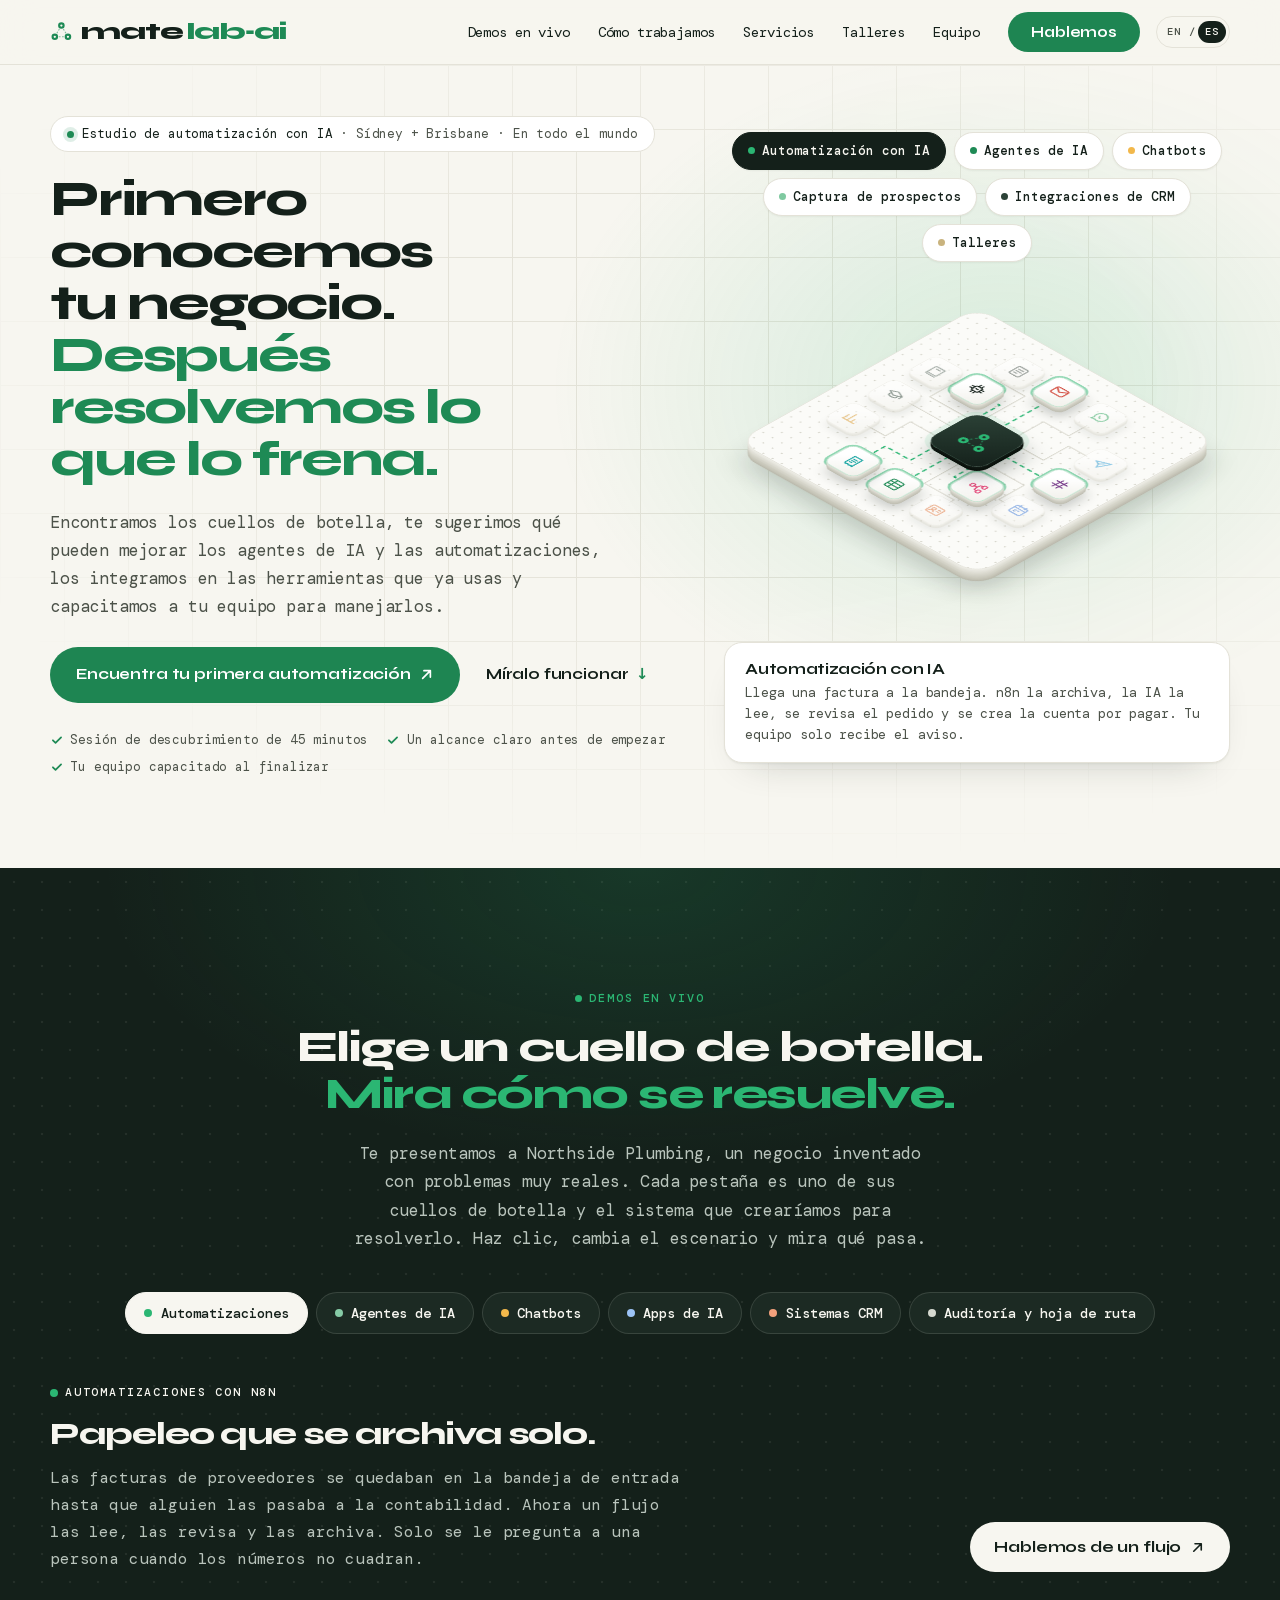
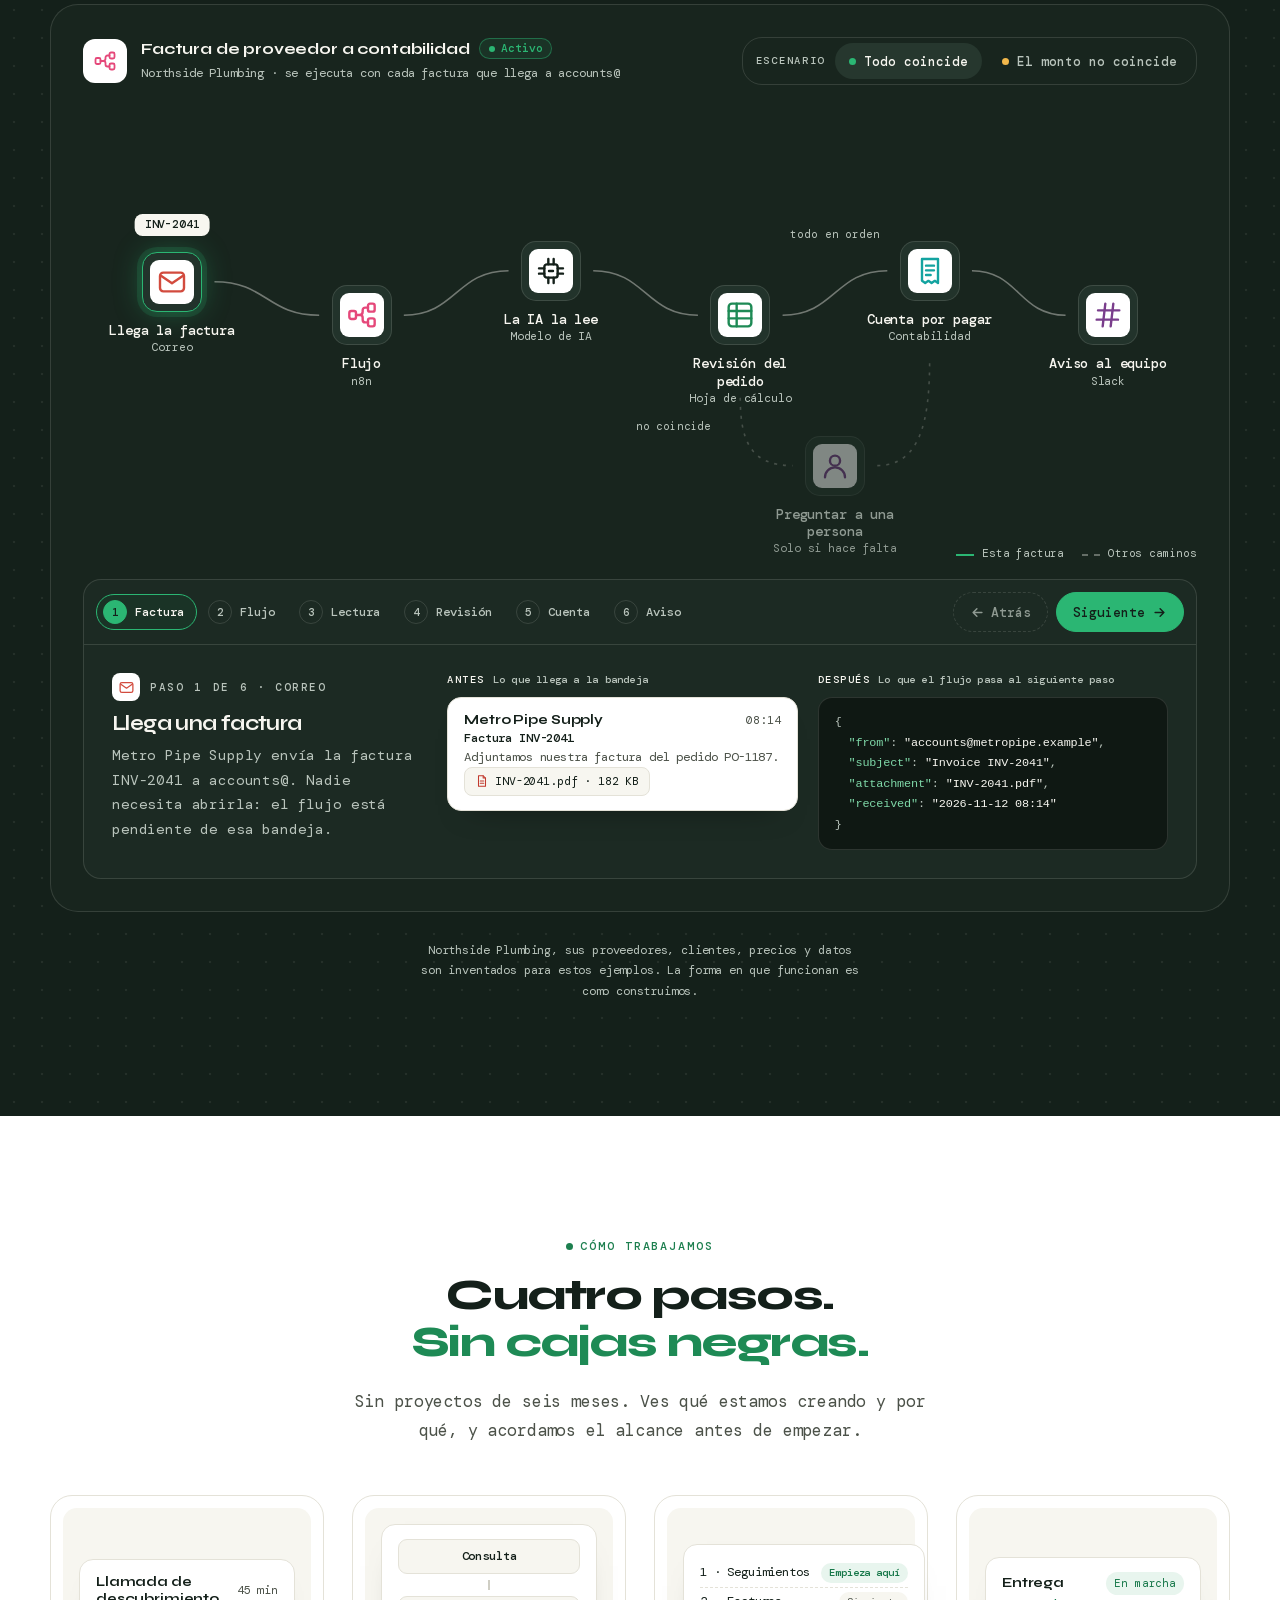
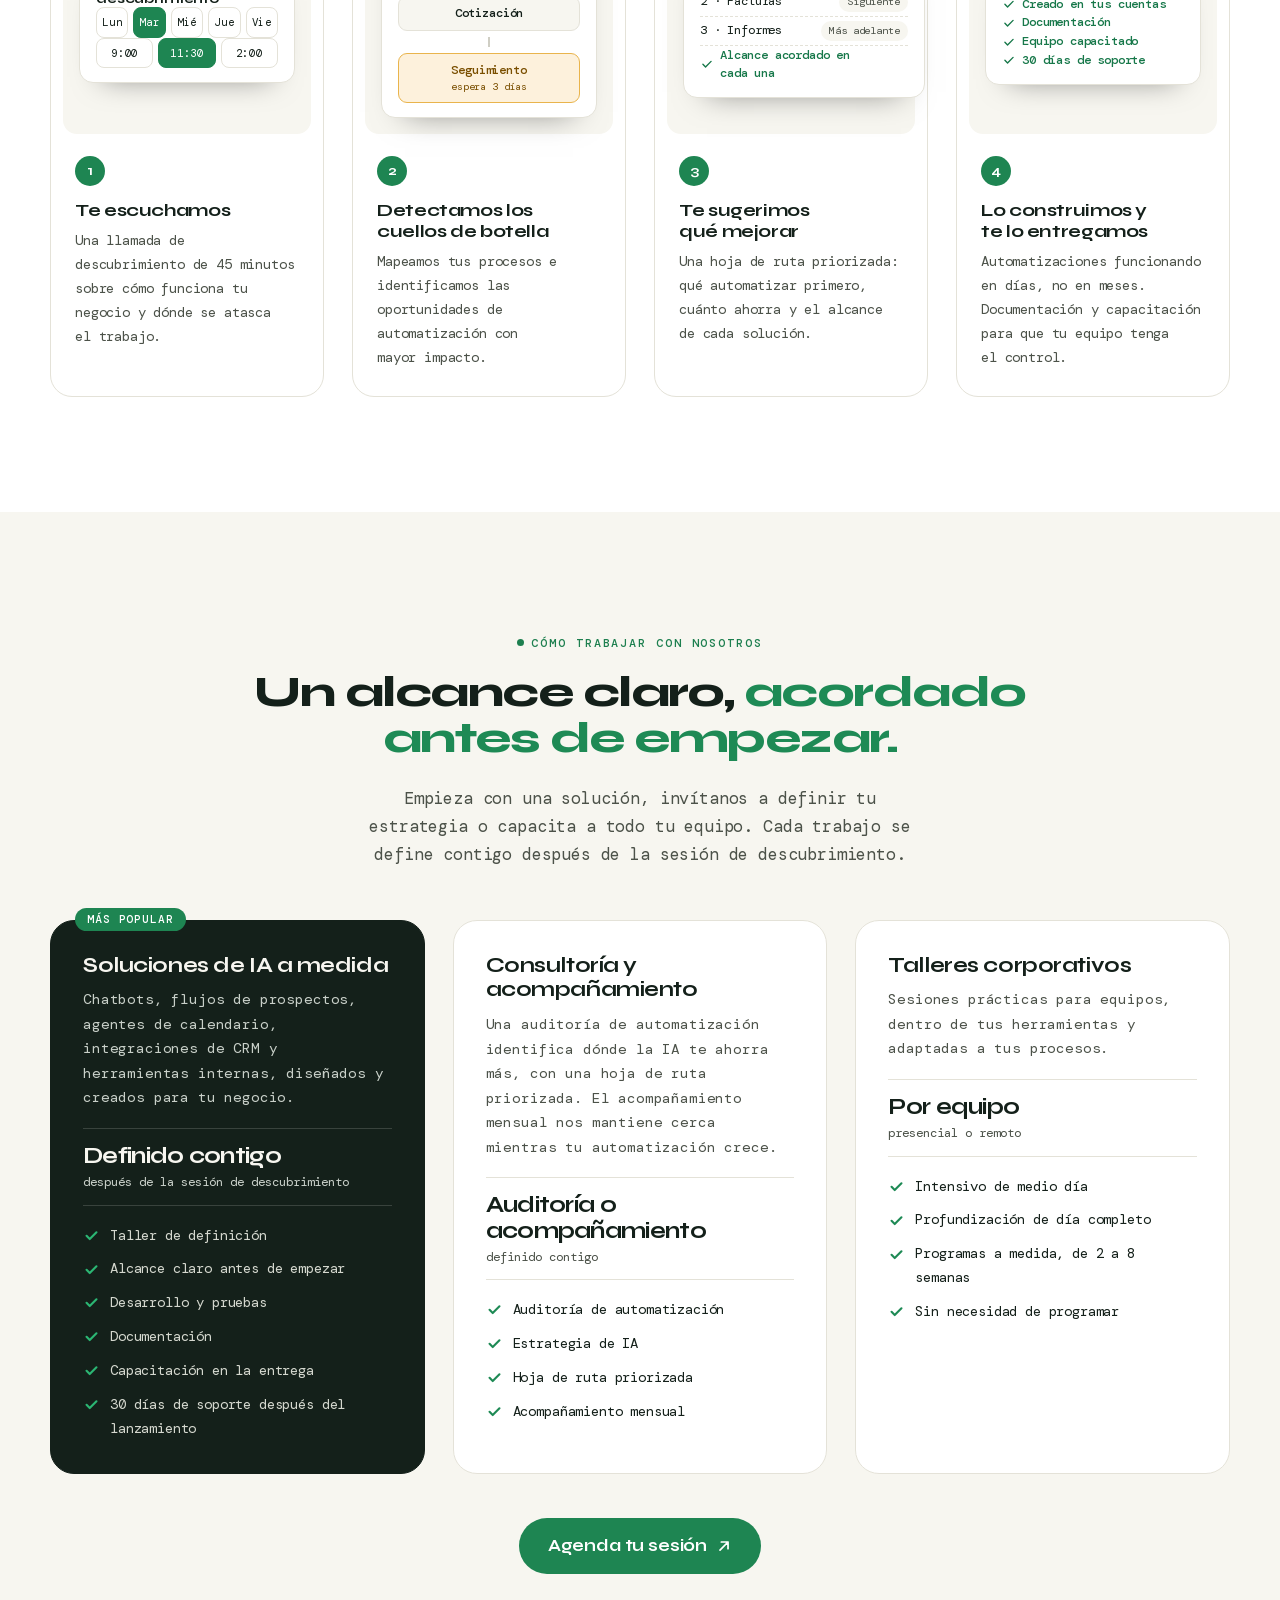
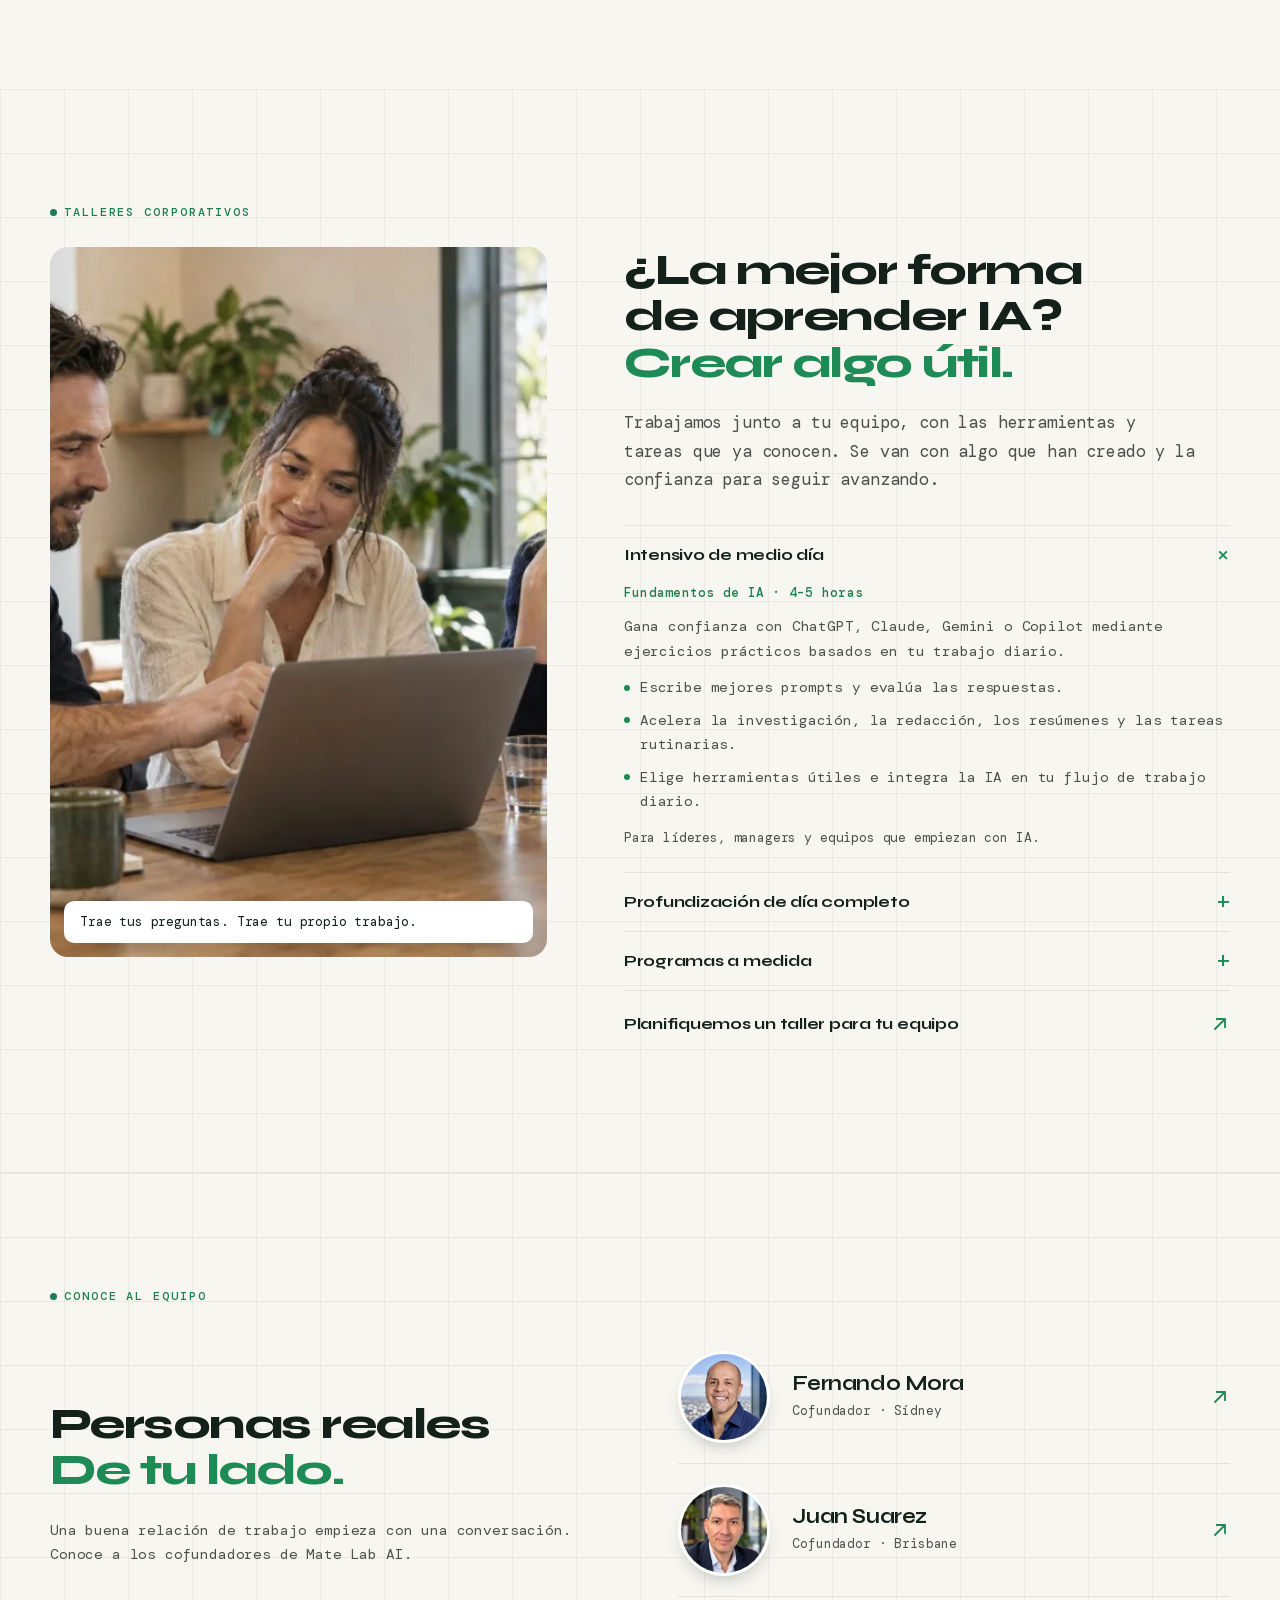
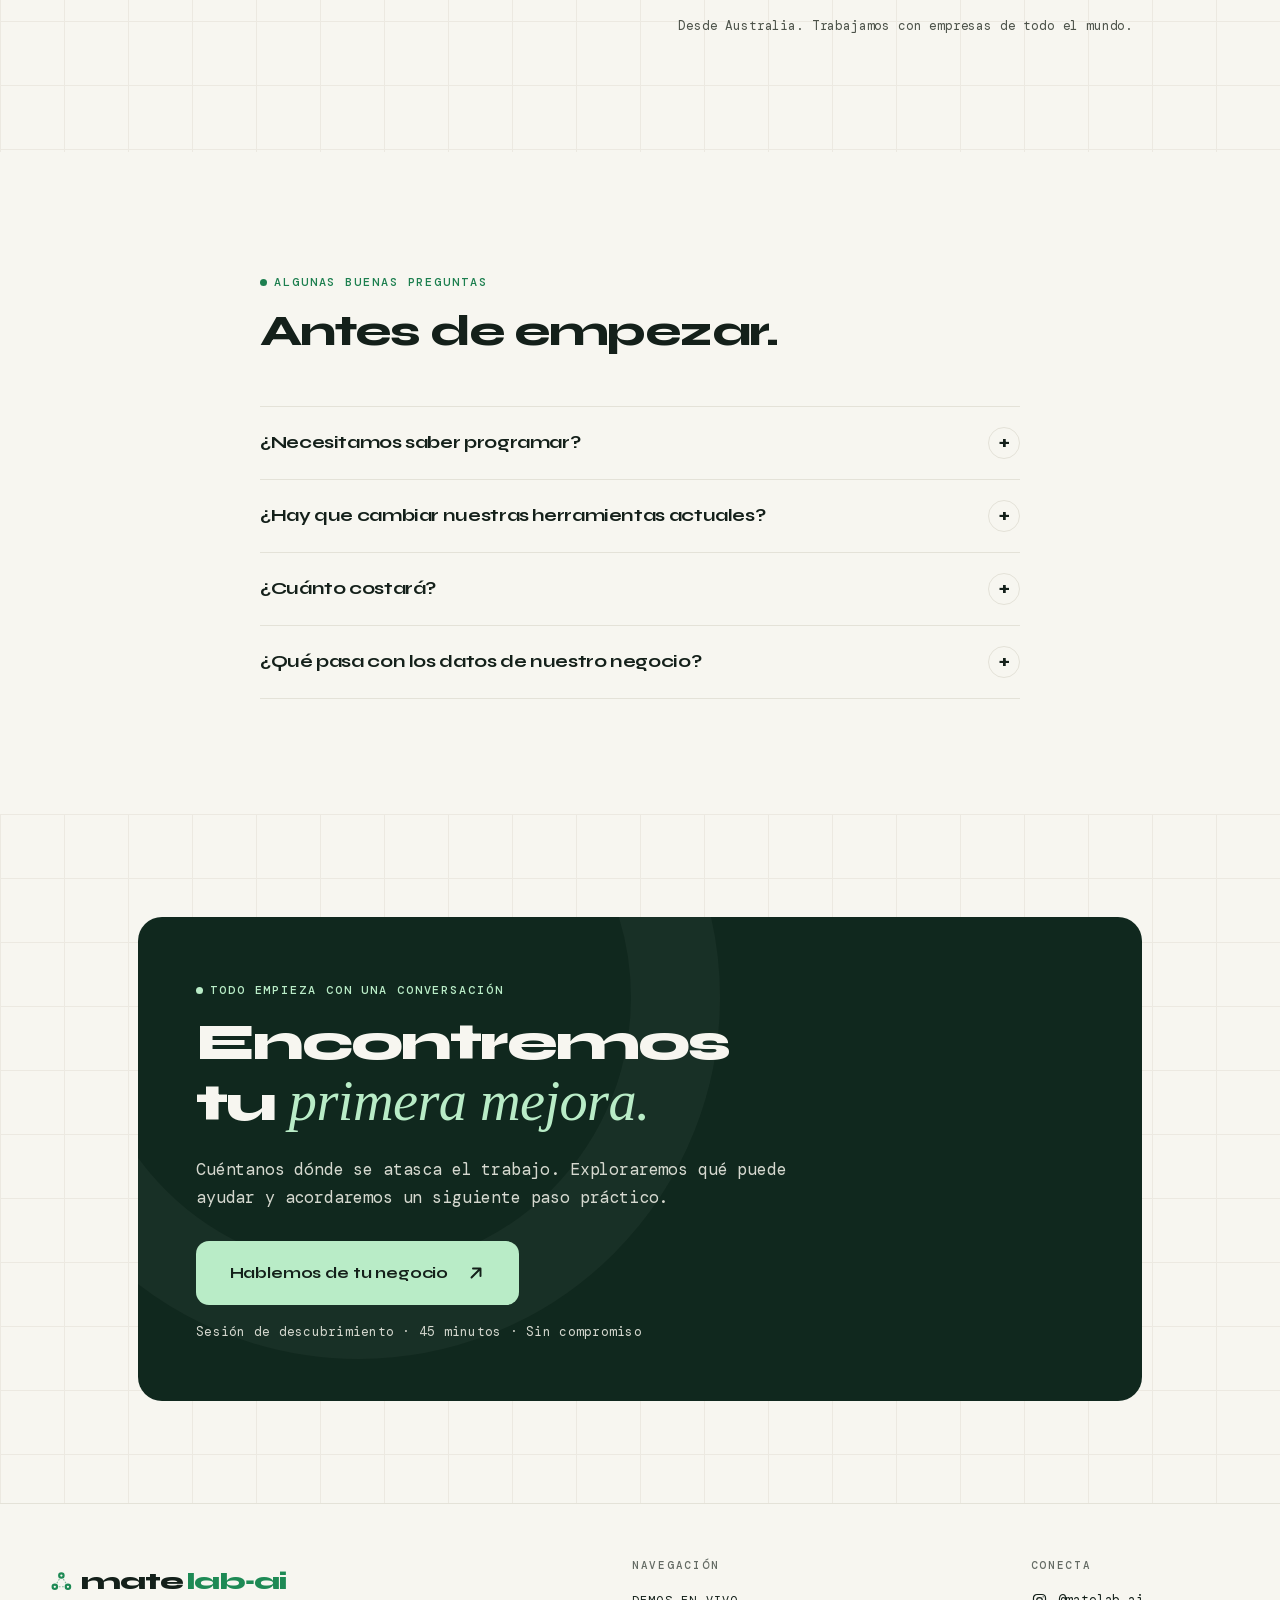
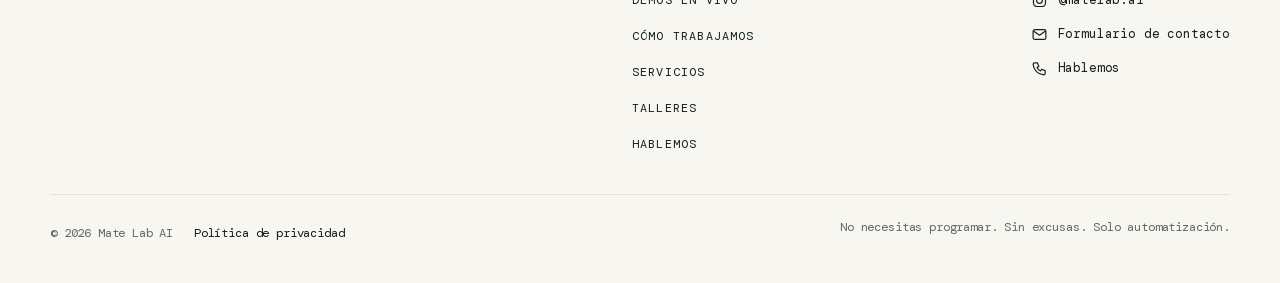
==== commit 22ba85e9: "Hero plate turns only when an option is clicked Co-Authored-By: Claude Opus 5.5 <noreply@anthropic.c" ====
--- a/es/index.html
+++ b/es/index.html
@@ -36,7 +36,7 @@
 @font-face{font-family:'DM Mono';font-style:normal;font-weight:500;font-display:swap;src:url(../fuentes/dm-mono-latin.0e263db5.woff2) format('woff2');unicode-range:U+0000-00FF, U+0131, U+0152-0153, U+02BB-02BC, U+02C6, U+02DA, U+02DC, U+0304, U+0308, U+0329, U+2000-206F, U+20AC, U+2122, U+2191, U+2193, U+2212, U+2215, U+FEFF, U+FFFD}
 @font-face{font-family:'Syne';font-style:normal;font-weight:700 800;font-display:swap;src:url(../fuentes/syne-latin-ext.79bc8392.woff2) format('woff2');unicode-range:U+0100-02BA, U+02BD-02C5, U+02C7-02CC, U+02CE-02D7, U+02DD-02FF, U+0304, U+0308, U+0329, U+1D00-1DBF, U+1E00-1E9F, U+1EF2-1EFF, U+2020, U+20A0-20AB, U+20AD-20C4, U+2113, U+2C60-2C7F, U+A720-A7FF}
 @font-face{font-family:'Syne';font-style:normal;font-weight:700 800;font-display:swap;src:url(../fuentes/syne-latin.cfff4120.woff2) format('woff2');unicode-range:U+0000-00FF, U+0131, U+0152-0153, U+02BB-02BC, U+02C6, U+02DA, U+02DC, U+0304, U+0308, U+0329, U+2000-206F, U+20AC, U+2122, U+2191, U+2193, U+2212, U+2215, U+FEFF, U+FFFD}</style>
-<link rel="stylesheet" href="../css/sitio.6199d873.css">
+<link rel="stylesheet" href="../css/sitio.a58d0b1e.css">
 <style>:root{--primario:#1E8A55;--secundario:#2BB673;--tinta:#14201A;--fondo:#F7F6F0;--sobre-primario:#FFFFFF;--primario-boton:#1E8552;--sobre-secundario:#14201A;--secundario-boton:#2BB673;--escenario-a:#4BA177;--escenario-b:#2BB673;--sobre-escenario:#14201A;--primario-texto:#1D7F4F;--secundario-texto:#227A4F;--fuente-texto:'DM Mono', system-ui, -apple-system, 'Segoe UI', Roboto, 'Helvetica Neue', Arial, sans-serif;--fuente-titulos:'Syne', system-ui, -apple-system, 'Segoe UI', Roboto, 'Helvetica Neue', Arial, sans-serif}</style>
 <script>document.documentElement.classList.add('js');setTimeout(function(){if(!window.SITIO_LISTO)document.documentElement.classList.remove('js')},3000);window.SITIO={"nombre":"Mate Lab AI","whatsapp":null,"mensaje_whatsapp":"","formulario":{"destino":"whatsapp","webhook":null},"pixel":false};</script>
 
@@ -1186,6 +1186,6 @@
   </div>
 </footer>
 
-<script src="../js/sitio.fa6b5da5.js" defer></script>
+<script src="../js/sitio.013b296a.js" defer></script>
 </body>
 </html>
--- a/css/sitio.a58d0b1e.css
+++ b/css/sitio.a58d0b1e.css
@@ -0,0 +1 @@
+:root{--margen: clamp(16px, 4.5vw, 44px);--ancho: 1180px;--hueco: clamp(16px, 2.4vw, 28px);--radio: 24px;--radio-chico: 16px;--radio-boton: 999px;--borde: 1px solid color-mix(in oklab, var(--tinta) 10%, transparent);--borde-boton: 0 solid transparent;--sombra: 0 1px 2px rgb(0 0 0 / .04), 0 10px 30px -12px rgb(0 0 0 / .14);--sombra-alta: 0 2px 4px rgb(0 0 0 / .05), 0 24px 48px -18px rgb(0 0 0 / .22);--sombra-boton: 0 8px 22px -10px color-mix(in oklab, var(--primario) 70%, transparent);--suave: color-mix(in oklab, var(--primario) 9%, var(--fondo));--suave-2: color-mix(in oklab, var(--secundario) 10%, var(--fondo));--tinta-suave: color-mix(in oklab, var(--tinta) 72%, var(--fondo));--linea: color-mix(in oklab, var(--tinta) 12%, var(--fondo));--tarjeta: color-mix(in oklab, var(--tinta) 2.5%, var(--fondo));--curva: cubic-bezier(.2, .7, .2, 1);--alto-barra: 68px}[data-estilo="calido"]{--radio: 20px;--radio-chico: 14px;--radio-boton: 14px;--borde: 2.5px solid var(--tinta);--borde-boton: 2.5px solid var(--tinta);--sombra: 5px 5px 0 var(--tinta);--sombra-alta: 8px 8px 0 var(--tinta);--sombra-boton: 4px 4px 0 var(--tinta);--tarjeta: var(--fondo)}[data-estilo="sobrio"]{--radio: 6px;--radio-chico: 4px;--radio-boton: 6px;--borde: 1px solid var(--linea);--sombra: none;--sombra-alta: 0 12px 32px -20px rgb(0 0 0 / .25);--sombra-boton: none}[data-estilo="apple"]{--radio: 28px;--radio-chico: 18px;--radio-boton: 980px;--borde: 0 solid transparent;--sombra: 0 1px 2px rgb(0 0 0 / .03), 0 18px 40px -28px rgb(0 0 0 / .24);--sombra-alta: 0 34px 64px -36px rgb(0 0 0 / .34);--sombra-boton: 0 12px 26px -14px color-mix(in oklab, var(--primario) 75%, transparent);--suave: #f5f5f7;--suave-2: #f5f5f7;--tarjeta: #f5f5f7;--linea: #d2d2d7}html[data-estilo="apple"]{--fuente-titulos: -apple-system, BlinkMacSystemFont, "SF Pro Display", "SF Pro Text", "Inter", "Helvetica Neue", Arial, sans-serif;--fuente-texto: -apple-system, BlinkMacSystemFont, "SF Pro Text", "SF Pro Display", "Inter", "Helvetica Neue", Arial, sans-serif}*, *::before, *::after{box-sizing: border-box}html{-webkit-text-size-adjust: 100%;text-size-adjust: 100%;scroll-behavior: smooth;scroll-padding-top: calc(var(--alto-barra) + 16px);overflow-x: clip}body{margin: 0;overflow-x: clip;background: var(--fondo);color: var(--tinta);font-family: var(--fuente-texto);font-size: 1.0625rem;line-height: 1.6;-webkit-font-smoothing: antialiased;text-rendering: optimizeLegibility;overflow-wrap: break-word}img, svg, video{max-width: 100%;height: auto;display: block}a{color: var(--primario-texto);text-underline-offset: .18em;text-decoration-thickness: .08em;overflow-wrap: anywhere}a:hover{text-decoration-thickness: .14em}:focus-visible{outline: 3px solid var(--primario-texto);outline-offset: 3px;border-radius: 6px}::selection{background: color-mix(in oklab, var(--primario) 30%, transparent)}h1, h2, h3, h4{font-family: var(--fuente-titulos);color: var(--tinta);margin: 0 0 .5em;font-weight: 800;line-height: 1.06;letter-spacing: -.03em;text-wrap: balance}h1, .titulo-gigante{font-size: clamp(2.35rem, 6.4vw, 5.25rem);letter-spacing: -.04em;line-height: 1.02}h2{font-size: clamp(1.85rem, 4.6vw, 3.5rem)}h3{font-size: clamp(1.2rem, 1.9vw, 1.5rem);line-height: 1.2;letter-spacing: -.015em}p{margin: 0 0 1em;text-wrap: pretty}ul, ol{padding-left: 1.2em}strong{font-weight: 700}.contenedor{width: min(var(--ancho), 100% - 2 * var(--margen));margin-inline: auto}.angosto{max-width: 760px}.centrado{text-align: center;margin-inline: auto}.seccion{padding-block: clamp(72px, 10vw, 136px)}.seccion-suave{background: var(--suave)}.seccion-escenario{padding-block: clamp(20px, 4vw, 56px)}.solo-lectores, .saltar:not(:focus){position: absolute !important;width: 1px;height: 1px;overflow: hidden;clip-path: inset(50%);white-space: nowrap}.saltar:focus{position: fixed;top: 12px;left: 12px;z-index: 100;padding: 12px 18px;background: var(--tinta);color: var(--fondo);border-radius: 10px;text-decoration: none;font-weight: 700}.antetitulo{display: inline-flex;align-items: center;gap: .55em;font-size: .9rem;font-weight: 700;letter-spacing: .02em;color: var(--primario-texto);margin-bottom: 1.1rem}.antetitulo::before{content: "";width: .55em;height: .55em;border-radius: 50%;background: var(--primario);box-shadow: 0 0 0 4px color-mix(in oklab, var(--primario) 22%, transparent)}.bajada{font-size: clamp(1.1rem, 1.6vw, 1.35rem);color: var(--tinta-suave);max-width: 60ch}.centrado .bajada{margin-inline: auto}.resaltado{background: linear-gradient(100deg, var(--primario-texto), var(--secundario-texto));-webkit-background-clip: text;background-clip: text;color: transparent}.encabezado-seccion{max-width: 820px;margin-bottom: clamp(36px, 5vw, 64px)}.encabezado-seccion.centrado{margin-inline: auto}.botones{display: flex;flex-wrap: wrap;gap: 12px;align-items: center}.centrado .botones{justify-content: center}.boton{display: inline-flex;align-items: center;justify-content: center;gap: .55em;min-height: 52px;padding: .8em 1.55em;border-radius: var(--radio-boton);border: var(--borde-boton);font: 700 1.05rem/1.1 var(--fuente-texto);text-decoration: none;white-space: nowrap;cursor: pointer;transition: transform .2s var(--curva), box-shadow .2s var(--curva), background-color .2s}.boton svg{width: 1.25em;height: 1.25em;flex: none}.boton:hover{transform: translateY(-2px)}.boton:active{transform: translateY(1px)}.boton-principal{background: var(--primario-boton);color: var(--sobre-primario);box-shadow: var(--sombra-boton)}.boton-secundario{background: color-mix(in oklab, var(--tinta) 6%, transparent);color: var(--tinta)}[data-estilo="calido"] .boton-secundario{background: var(--fondo);box-shadow: var(--sombra-boton)}.boton-whatsapp{background: #25D366;color: #08260F;box-shadow: 0 8px 22px -10px rgb(37 211 102 / .7)}[data-estilo="calido"] .boton-whatsapp{box-shadow: var(--sombra-boton)}.boton-grande{min-height: 60px;font-size: clamp(.98rem, 3.6vw, 1.12rem);padding-inline: clamp(1.1em, 4vw, 1.9em)}.nota-boton{font-size: .92rem;color: var(--tinta-suave);margin-top: .9rem}.barra{position: sticky;top: 0;z-index: 40;isolation: isolate;border-bottom: 1px solid color-mix(in oklab, var(--tinta) 7%, transparent)}.barra::before{content: "";position: absolute;inset: 0;z-index: -1;background: color-mix(in oklab, var(--fondo) 82%, transparent);-webkit-backdrop-filter: saturate(1.8) blur(16px);backdrop-filter: saturate(1.8) blur(16px)}[data-estilo="calido"] .barra{border-bottom: 2.5px solid var(--tinta)}[data-estilo="calido"] .barra::before{background: var(--fondo)}.barra-dentro{display: flex;align-items: center;justify-content: space-between;gap: 16px;min-height: var(--alto-barra)}.marca{display: inline-flex;align-items: center;gap: 10px;min-height: 44px;font: 800 1.12rem/1 var(--fuente-titulos);letter-spacing: -.02em;color: var(--tinta);text-decoration: none}.marca img{width: 34px;height: 34px}.menu{display: flex;align-items: center;gap: clamp(8px, 2vw, 28px)}.menu a:not(.boton){display: inline-flex;align-items: center;min-height: 44px;color: var(--tinta);text-decoration: none;font-weight: 600;font-size: .98rem}.menu a:not(.boton):hover{color: var(--primario-texto)}.menu .boton{min-height: 44px;padding-block: .55em;font-size: .98rem}.menu-boton{display: none;width: 48px;height: 48px;border: 0;border-radius: 12px;background: color-mix(in oklab, var(--tinta) 6%, transparent);cursor: pointer;align-items: center;justify-content: center;flex-direction: column;gap: 6px}.menu-boton span{display: block;width: 20px;height: 2px;background: var(--tinta);border-radius: 2px;transition: transform .25s var(--curva)}.menu-boton[aria-expanded="true"] span:first-child{transform: translateY(4px) rotate(45deg)}.menu-boton[aria-expanded="true"] span:last-child{transform: translateY(-4px) rotate(-45deg)}@media (max-width: 899px){.menu-boton{display: inline-flex}.menu{position: fixed;inset: var(--alto-barra) 0 0 0;z-index: 39;flex-direction: column;align-items: stretch;gap: 4px;padding: 20px var(--margen) calc(28px + env(safe-area-inset-bottom));background: var(--fondo);overflow-y: auto;visibility: hidden;opacity: 0;transform: translateY(-8px);transition: opacity .25s var(--curva), transform .25s var(--curva), visibility 0s .25s}.menu.abierto{visibility: visible;opacity: 1;transform: none;transition-delay: 0s}.menu a:not(.boton){font: 700 1.6rem/1.2 var(--fuente-titulos);padding-block: 12px;border-bottom: 1px solid var(--linea)}.menu .boton{margin-top: 18px;min-height: 56px;font-size: 1.08rem}body.menu-abierto{overflow: hidden}}.portada{padding-block: clamp(48px, 8vw, 112px) clamp(56px, 8vw, 104px);overflow: clip}.portada-dentro{display: grid;gap: clamp(36px, 5vw, 72px);align-items: center;grid-template-columns: minmax(0, 1fr)}@media (min-width: 960px){.portada-dentro{grid-template-columns: minmax(0, 1.08fr) minmax(0, .92fr)}}.portada h1{margin-bottom: .32em}.portada .bajada{margin-bottom: 1.8rem}.confianza{display: flex;flex-wrap: wrap;gap: 10px 22px;margin-top: 1.6rem;color: var(--tinta-suave);font-size: .95rem;font-weight: 600}.confianza span{display: inline-flex;align-items: center;gap: .45em}.confianza span::before{content: "✓";color: var(--primario-texto);font-weight: 800}.portada-visual{position: relative;isolation: isolate}.portada-visual::before{content: "";position: absolute;inset: 8% 6%;z-index: -1;border-radius: 50%;background: radial-gradient(closest-side, color-mix(in oklab, var(--primario) 55%, transparent), transparent), radial-gradient(closest-side, color-mix(in oklab, var(--secundario) 50%, transparent), transparent) 60% 40% / 80% 80% no-repeat;filter: blur(40px);opacity: .7}.portada-visual img, .portada-visual .ilustracion{border-radius: calc(var(--radio) + 8px);box-shadow: var(--sombra-alta);border: var(--borde)}.escenario{position: relative;isolation: isolate;overflow: clip;border-radius: clamp(24px, 4vw, 44px);padding: clamp(32px, 7vw, 96px) clamp(14px, 5vw, 88px);background: linear-gradient(135deg, var(--escenario-a), color-mix(in oklab, var(--escenario-a) 50%, var(--escenario-b)) 55%, var(--escenario-b));color: var(--sobre-escenario);border: var(--borde);box-shadow: var(--sombra-alta)}.escenario::before{content: "";position: absolute;z-index: -1;width: 140%;aspect-ratio: 1;left: -20%;top: -70%;background: conic-gradient(from 0deg, transparent, rgb(255 255 255 / .08), transparent 30%, rgb(255 255 255 / .05), transparent 60%);animation: girar 28s linear infinite}.escenario h2, .escenario h3, .escenario p, .escenario .antetitulo{color: var(--sobre-escenario)}.escenario .antetitulo::before{background: currentColor;box-shadow: none}.escenario .bajada{color: var(--sobre-escenario);opacity: .92}.escenario .boton-principal{background: var(--fondo);color: var(--tinta);box-shadow: 0 10px 30px -12px rgb(0 0 0 / .4)}.escenario .tarjeta{color: var(--tinta);padding: clamp(18px, 4.5vw, 34px)}.escenario .tarjeta :is(h2, h3, p, label, .antetitulo){color: var(--tinta)}.escenario .tarjeta .aviso-corto{color: var(--tinta-suave)}.escenario .tarjeta .boton-principal{background: var(--primario-boton);color: var(--sobre-primario)}@keyframes girar{to{transform: rotate(1turn)}}.rejilla{display: grid;gap: var(--hueco);grid-template-columns: repeat(auto-fit, minmax(min(100%, 264px), 1fr))}@media (min-width: 960px){.rejilla{grid-template-columns: repeat(3, minmax(0, 1fr))}.rejilla:has(> :nth-child(4):last-child), .rejilla:has(> :nth-child(2):last-child){grid-template-columns: repeat(2, minmax(0, 1fr))}.rejilla:has(> :only-child){grid-template-columns: minmax(0, 1fr);max-width: 760px;margin-inline: auto}}@media (min-width: 1180px){.rejilla:has(> :nth-child(4):last-child){grid-template-columns: repeat(4, minmax(0, 1fr))}}:is(.rejilla, .rejilla-2, .planes, .pasos, .numeros, .objeciones, .pie-dentro, .portada-dentro, .formulario, .campo) > *{min-width: 0}.rejilla-2{display: grid;gap: var(--hueco);grid-template-columns: repeat(auto-fit, minmax(min(100%, 380px), 1fr));align-items: center}.tarjeta{background: var(--tarjeta);border: var(--borde);border-radius: var(--radio);padding: clamp(24px, 2.8vw, 34px);box-shadow: var(--sombra);transition: transform .3s var(--curva), box-shadow .3s var(--curva)}.tarjeta:hover{transform: translateY(-4px);box-shadow: var(--sombra-alta)}.tarjeta h3{margin-bottom: .45em}.tarjeta p{color: var(--tinta-suave);margin: 0}.icono{display: grid;place-items: center;width: 56px;height: 56px;margin-bottom: 20px;border-radius: var(--radio-chico);font-size: 1.6rem;background: var(--suave);color: var(--primario-texto);border: var(--borde)}.tarjeta:nth-child(3n+2) .icono{background: var(--suave-2);color: var(--secundario-texto)}.icono svg{width: 28px;height: 28px}.dolores{display: grid;gap: 14px;list-style: none;padding: 0;margin: 0;align-self: center}.dolores li{display: flex;gap: 14px;align-items: flex-start;padding: 18px 20px;border-radius: var(--radio-chico);background: var(--tarjeta);border: var(--borde);font-weight: 600}.dolores li::before{content: "✕";flex: none;width: 28px;height: 28px;display: grid;place-items: center;border-radius: 50%;background: color-mix(in oklab, #E5484D 14%, var(--fondo));color: #B4232A;font-size: .85rem;font-weight: 800}.pasos{counter-reset: paso;display: grid;gap: var(--hueco);grid-template-columns: repeat(auto-fit, minmax(min(100%, 240px), 1fr));list-style: none;padding: 0;margin: 0}.pasos li{counter-increment: paso;position: relative;padding: 28px;border-radius: var(--radio);background: var(--tarjeta);border: var(--borde);box-shadow: var(--sombra)}.pasos li::before{content: counter(paso);display: grid;place-items: center;width: 48px;height: 48px;margin-bottom: 18px;border-radius: 50%;background: var(--primario-boton);color: var(--sobre-primario);font: 800 1.2rem/1 var(--fuente-titulos)}.pasos h3{margin-bottom: .35em}.pasos p{margin: 0;color: var(--tinta-suave)}.numeros{display: grid;gap: var(--hueco);grid-template-columns: repeat(auto-fit, minmax(min(100%, 200px), 1fr));text-align: center}.numero strong{display: block;font: 800 clamp(2.6rem, 6vw, 4.4rem)/1 var(--fuente-titulos);letter-spacing: -.04em}.numero span{display: block;margin-top: .5em;font-weight: 600;opacity: .9}.testimonio{display: flex;flex-direction: column;gap: 18px;margin: 0}.testimonio blockquote{margin: 0;font-size: 1.12rem;line-height: 1.55;color: var(--tinta)}.testimonio blockquote::before{content: "“";display: block;font: 800 3.4rem/.6 var(--fuente-titulos);color: var(--primario-texto);margin-bottom: 10px}.testimonio figcaption{display: flex;align-items: center;gap: 12px;margin-top: auto}.testimonio figcaption img, .avatar{width: 46px;height: 46px;border-radius: 50%;flex: none}.avatar{display: grid;place-items: center;background: var(--suave);color: var(--primario-texto);font-weight: 800}.testimonio cite{font-style: normal;font-weight: 700;display: block}.testimonio small{color: var(--tinta-suave)}.planes{display: grid;gap: var(--hueco);grid-template-columns: repeat(auto-fit, minmax(min(100%, 290px), 1fr));align-items: stretch}.plan{display: flex;flex-direction: column;gap: 18px;position: relative}.plan .precio{font: 800 clamp(2.4rem, 5vw, 3.3rem)/1 var(--fuente-titulos);letter-spacing: -.04em}.plan .precio small{font: 600 1rem/1 var(--fuente-texto);color: var(--tinta-suave);letter-spacing: 0}.plan ul{list-style: none;padding: 0;margin: 0;display: grid;gap: 10px}.plan li{display: flex;gap: 10px}.plan li::before{content: "✓";color: var(--primario-texto);font-weight: 800}.plan .boton{margin-top: auto}.plan-destacado{border-color: var(--primario);box-shadow: 0 0 0 2px var(--primario), var(--sombra-alta)}[data-estilo="calido"] .plan-destacado{background: var(--suave)}.etiqueta-plan{position: absolute;top: -14px;left: 50%;transform: translateX(-50%);padding: 6px 14px;border-radius: 999px;white-space: nowrap;background: var(--primario-boton);color: var(--sobre-primario);font-size: .82rem;font-weight: 800}.preguntas{display: grid;gap: 12px;max-width: 860px;margin-inline: auto}.preguntas details{border-radius: var(--radio-chico);background: var(--tarjeta);border: var(--borde)}.preguntas summary{list-style: none;cursor: pointer;display: flex;justify-content: space-between;align-items: center;gap: 16px;padding: 20px 22px;min-height: 56px;font-weight: 700;font-size: 1.08rem}.preguntas summary::-webkit-details-marker{display: none}.preguntas summary::after{content: "+";flex: none;width: 32px;height: 32px;display: grid;place-items: center;border-radius: 50%;background: var(--suave);color: var(--primario-texto);font-size: 1.3rem;font-weight: 600;transition: transform .25s var(--curva)}.preguntas details[open] summary::after{transform: rotate(45deg)}.preguntas details > div{padding: 0 22px 20px;color: var(--tinta-suave)}.preguntas details > div p:last-child{margin: 0}.escenario .pasos{grid-template-columns: minmax(0, 1fr);gap: 14px}.escenario .pasos li{display: grid;grid-template-columns: auto minmax(0, 1fr);column-gap: 16px;align-items: start;padding: clamp(18px, 3vw, 26px);background: var(--fondo);color: var(--tinta);box-shadow: 0 16px 32px -20px rgb(0 0 0 / .5)}[data-estilo="calido"] .escenario .pasos li{box-shadow: var(--sombra)}.escenario .pasos li::before{grid-row: span 2;width: 40px;height: 40px;margin: 0;font-size: 1.05rem}.escenario .pasos :is(h3, p){color: inherit}.escenario .pasos p{color: var(--tinta-suave)}.escenario + .numeros{margin-top: clamp(40px, 6vw, 72px)}.objeciones{display: grid;gap: clamp(28px, 4vw, 44px) var(--hueco);grid-template-columns: minmax(0, 1fr);list-style: none;padding: 0;margin: 0}@media (min-width: 700px){.objeciones{grid-template-columns: repeat(2, minmax(0, 1fr))}}@media (min-width: 960px){.objeciones:has(> :nth-child(3):last-child){grid-template-columns: repeat(3, minmax(0, 1fr))}}.objeciones li{padding-top: 22px;border-top: 2px solid var(--linea)}[data-estilo="calido"] .objeciones li{border-top: 2.5px solid var(--tinta)}.objeciones h3{font-size: clamp(1.3rem, 2.3vw, 1.75rem);margin-bottom: .4em}.objeciones p{margin: 0;color: var(--tinta-suave)}.garantia{display: flex;flex-wrap: wrap;align-items: center;gap: 14px 24px;max-width: 860px;margin: clamp(28px, 4vw, 48px) auto 0}.garantia .icono{margin: 0;flex: none}.garantia > div:last-child{flex: 1 1 240px;min-width: 0}.garantia h3{margin-bottom: .3em}.siguientes{counter-reset: siguiente;list-style: none;padding: 0;margin: 0 0 1.6rem;display: grid;gap: 12px}.siguientes li{counter-increment: siguiente;display: flex;gap: 12px;align-items: flex-start;font-weight: 600;line-height: 1.45}.siguientes li::before{content: counter(siguiente);flex: none;display: grid;place-items: center;width: 30px;height: 30px;border-radius: 50%;background: color-mix(in oklab, currentColor 20%, transparent);font: 800 .95rem/1 var(--fuente-titulos)}.franja{position: relative;overflow: clip;padding-block: 16px;border-block: 1px solid var(--linea);background: var(--tarjeta)}.franja-pista{display: flex;width: max-content;animation: franja 38s linear infinite}.franja-pista ul{display: flex;gap: clamp(28px, 5vw, 64px);list-style: none;margin: 0;padding: 0 clamp(14px, 2.5vw, 32px)}.franja-pista li{white-space: nowrap;font-weight: 700;color: var(--tinta-suave);display: flex;align-items: center;gap: .5em}.franja:hover .franja-pista, .franja:focus-within .franja-pista, .franja.pausada .franja-pista{animation-play-state: paused}.franja-pausa{position: absolute;right: 8px;top: 50%;transform: translateY(-50%);min-height: 32px;min-width: 32px;padding: 4px 12px;border-radius: 999px;border: var(--borde);background: var(--fondo);color: var(--tinta);font: 600 .82rem/1 var(--fuente-texto);cursor: pointer}@keyframes franja{to{transform: translateX(-50%)}}.formulario{display: grid;gap: 16px;grid-template-columns: minmax(0, 1fr)}.campo{display: grid;gap: 6px}.campo label{font-weight: 700;font-size: .98rem}.campo input, .campo select, .campo textarea{width: 100%;min-height: 54px;padding: 14px 16px;border-radius: var(--radio-chico);border: 1.5px solid var(--linea);background: var(--fondo);color: var(--tinta);font: 400 1.05rem/1.4 var(--fuente-texto)}[data-estilo="calido"] .campo input, [data-estilo="calido"] .campo select, [data-estilo="calido"] .campo textarea{border: 2.5px solid var(--tinta)}.campo textarea{min-height: 120px;resize: vertical}.campo input:focus-visible, .campo select:focus-visible, .campo textarea:focus-visible{outline: 3px solid var(--primario-texto);outline-offset: 1px;border-color: transparent}.campo [aria-invalid="true"]{border-color: #C2262E}.campo .error{color: #B4232A;font-size: .92rem;font-weight: 600;min-height: 0}.trampa{position: absolute !important;width: 1px;height: 1px;overflow: hidden;clip-path: inset(50%);white-space: nowrap}.aviso-corto{font-size: .86rem;color: var(--tinta-suave);margin: 0}.formulario .boton{width: 100%}.estado-formulario{font-weight: 700;min-height: 1.4em}.estado-formulario[data-tipo="error"]{color: #B4232A}.datos-contacto{display: grid;gap: 14px;list-style: none;padding: 0;margin: 0}.datos-contacto li{display: flex;gap: 12px;align-items: center}.datos-contacto .icono{width: 44px;height: 44px;font-size: 1.2rem;margin: 0;flex: none}.datos-contacto a{min-height: 44px;display: inline-flex;align-items: center}.pie{padding-block: 56px calc(40px + env(safe-area-inset-bottom));border-top: 1px solid var(--linea);color: var(--tinta-suave);font-size: .95rem}[data-estilo="calido"] .pie{border-top: 2.5px solid var(--tinta)}.pie-dentro{display: grid;gap: 28px;grid-template-columns: repeat(auto-fit, minmax(min(100%, 220px), 1fr))}.pie .pie-titulo{font-size: 1rem;margin-bottom: .8em;letter-spacing: 0}.pie p{margin: 0 0 .6em}.pie ul{list-style: none;padding: 0;margin: 0;display: grid;gap: 4px}.pie a{color: var(--tinta);text-decoration: none;display: inline-flex;align-items: center;min-height: 32px}.pie a:hover{color: var(--primario-texto);text-decoration: underline}.pie-final{margin-top: 36px;padding-top: 22px;border-top: 1px solid var(--linea);display: flex;flex-wrap: wrap;justify-content: space-between;gap: 12px}.whatsapp-flotante{position: fixed;z-index: 30;right: max(16px, env(safe-area-inset-right));bottom: max(16px, env(safe-area-inset-bottom));width: 60px;height: 60px;border-radius: 50%;display: grid;place-items: center;background: #25D366;color: #FFFFFF;box-shadow: 0 12px 28px -8px rgb(0 0 0 / .35);transition: transform .2s var(--curva)}.whatsapp-flotante:hover{transform: scale(1.06)}.whatsapp-flotante svg{width: 32px;height: 32px}@media (max-width: 899px){.pie{padding-bottom: calc(96px + env(safe-area-inset-bottom))}}.texto-largo{max-width: 760px}.texto-largo h2{font-size: clamp(1.35rem, 2.6vw, 1.75rem);margin-top: 2em}.texto-largo li{margin-bottom: .4em}.pagina-corta{min-height: 62vh;display: grid;place-items: center;text-align: center}.js [data-aparece]{opacity: 0;transform: translateY(26px);transition: opacity .9s var(--curva), transform .9s var(--curva);transition-delay: var(--retraso, 0ms)}.js [data-aparece].visible{opacity: 1;transform: none}.js [data-palabras] .palabra{display: inline-block;opacity: 0;transform: translateY(.45em);transition: opacity .7s var(--curva), transform .7s var(--curva);transition-delay: calc(var(--i) * 70ms)}.js [data-palabras].visible .palabra{opacity: 1;transform: none}[data-estilo="apple"] body{letter-spacing: -.016em}[data-estilo="apple"] :is(h1, h2, h3, h4){font-weight: 700;letter-spacing: -.028em}[data-estilo="apple"] :is(h1, .titulo-gigante){letter-spacing: -.036em}[data-estilo="apple"] .antetitulo{font-weight: 600;letter-spacing: -.005em;font-size: 1rem}[data-estilo="apple"] .antetitulo::before{display: none}[data-estilo="apple"] .boton{font-weight: 600}[data-estilo="apple"] .boton-secundario{background: #f5f5f7;color: var(--tinta)}[data-estilo="apple"] .seccion-suave :is(.tarjeta, .pasos li, .dolores li, .preguntas details){background: #ffffff}[data-estilo="apple"] .tarjeta, [data-estilo="apple"] .pasos li{box-shadow: none}[data-estilo="apple"] .seccion-suave :is(.tarjeta, .pasos li){box-shadow: var(--sombra)}[data-estilo="apple"] .icono{border-radius: 50%;background: color-mix(in oklab, var(--primario) 12%, #ffffff)}[data-estilo="apple"] .plan-destacado{background: #ffffff;box-shadow: 0 0 0 2px var(--primario), var(--sombra-alta)}[data-estilo="apple"] .barra::before{background: rgb(255 255 255 / .8)}[data-estilo="apple"] .portada-visual img, [data-estilo="apple"] .portada-visual .ilustracion{border-radius: 32px}[data-estilo="apple"] .franja{background: #ffffff}[data-estilo="apple"] .seccion-suave .antetitulo{color: color-mix(in oklab, var(--primario-texto) 86%, #000)}[data-estilo="apple"] :is(.tarjeta, .seccion-suave, .pieza, .preguntas details) a:not(.boton){color: color-mix(in oklab, var(--primario-texto) 86%, #000)}[data-estilo="apple"] .avatar{color: color-mix(in oklab, var(--primario-texto) 86%, #000)}[data-estilo="apple"] .escenario .tarjeta{background: #fff}.js [data-3d="girar"]{transform: perspective(1200px) rotateX(var(--rx, 0deg)) rotateY(var(--ry, 0deg)) scale(var(--esc, 1));transform-origin: 50% 65%}.js [data-3d="inclinar"]{transform: perspective(900px) rotateX(var(--ix, 0deg)) rotateY(var(--iy, 0deg));transition: transform .25s var(--curva), box-shadow .3s var(--curva)}.js [data-3d="capas"] > *{transform: translateY(var(--py, 0px))}.js [data-3d="profundidad"]{position: relative;isolation: isolate;transform: perspective(1000px) rotateX(var(--ix, 0deg)) rotateY(var(--iy, 0deg)) scale(var(--zoom, 1));transition: transform .3s var(--curva)}.js [data-3d="profundidad"]::after{content: "";position: absolute;inset: 0;border-radius: inherit;pointer-events: none;background: radial-gradient(circle at var(--lx, 50%) var(--ly, 30%), rgb(255 255 255 / .42), transparent 46%);opacity: var(--brillo, 0);transition: opacity .35s var(--curva)}.vuelta-fija{display: grid;gap: clamp(20px, 3vw, 40px);justify-items: center;text-align: center}.vuelta-fotos{position: relative;width: min(560px, 82vw);aspect-ratio: 1}.vuelta-fotos img{width: 100%;height: 100%;object-fit: contain}:root:not(.js) .vuelta-fotos img:not(:first-child){display: none}.js [data-3d="vuelta"]{height: var(--alto-vuelta, 280vh)}.js [data-3d="vuelta"] .vuelta-fija{position: sticky;top: var(--alto-barra);height: calc(100vh - var(--alto-barra));height: calc(100svh - var(--alto-barra));align-content: center}.js [data-3d="vuelta"] .vuelta-fotos img{position: absolute;inset: 0;opacity: 0}.js [data-3d="vuelta"] .vuelta-fotos img.actual{opacity: 1}.js [data-3d="vuelta"] .vuelta-textos{display: grid}.js [data-3d="vuelta"] .vuelta-textos > *{grid-area: 1 / 1;opacity: 0;transform: translateY(10px);transition: opacity .45s var(--curva), transform .45s var(--curva)}.js [data-3d="vuelta"] .vuelta-textos > .actual{opacity: 1;transform: none}[data-3d="flotar"]{animation: flotar var(--duracion, 7s) ease-in-out infinite;animation-delay: var(--retraso-flotar, 0s)}@keyframes flotar{50%{transform: translateY(-12px) rotate(var(--giro, 2.5deg))}}:is(.seccion, .portada, .escenario):has([data-3d]){overflow: clip}@media (prefers-reduced-motion: reduce){html{scroll-behavior: auto}*, *::before, *::after{animation: none !important;transition: none !important}.js [data-aparece], .js [data-palabras] .palabra{opacity: 1 !important;transform: none !important}.franja-pista{width: auto;justify-content: center}.franja-pista ul{flex-wrap: wrap;justify-content: center;row-gap: 8px}.franja-pista ul[aria-hidden="true"], .franja-pausa{display: none}[data-3d], .js [data-3d="capas"] > *{transform: none !important}.js [data-3d="vuelta"]{height: auto}.js [data-3d="vuelta"] .vuelta-fija{position: static;height: auto}.js [data-3d="vuelta"] .vuelta-fotos img:not(:first-child){display: none}.js [data-3d="vuelta"] .vuelta-fotos img:first-child{opacity: 1}.js [data-3d="vuelta"] .vuelta-textos > *{opacity: 1;transform: none;grid-area: auto}}:root{--papel: #F7F6F0;--blanco: #FFFFFF;--tinta-marca: #14201A;--tinta-honda: #22332B;--musgo: #2C4237;--verde: #1E8A55;--verde-vivo: #2BB673;--raya: #E4E2D8;--claro-sobre-tinta: #D5D8CF;--noche: #14201A;--noche-2: #18251E;--noche-3: #1C2A23;--noche-raya: rgb(247 246 240 / .13);--noche-suave: #B9C4BC;--ambar: #F2B84B;--apagado: #8F9A92;--suave: #FFFFFF;--suave-2: #FFFFFF;--tarjeta: #FFFFFF;--linea: #E4E2D8;--tinta-suave: #4C5249;--borde: 1px solid var(--raya);--radio: 24px;--radio-chico: 16px;--sombra: 0 1px 2px rgb(20 32 26 / .05), 0 18px 40px -26px rgb(20 32 26 / .3);--sombra-alta: 0 30px 60px -40px rgb(20 32 26 / .35);--sombra-boton: none;--alto-barra: 64px;--check: url("data:image/svg+xml,%3Csvg xmlns=%27http://www.w3.org/2000/svg%27 viewBox=%270 0 24 24%27 fill=%27none%27 stroke=%27black%27 stroke-width=%273%27 stroke-linecap=%27round%27 stroke-linejoin=%27round%27%3E%3Cpath d=%27m5 12.5 4.5 4.5L19 7.5%27/%3E%3C/svg%3E")}[hidden]{display: none !important}body{font-size: 1rem;line-height: 1.7;font-weight: 400;letter-spacing: -.01em;font-synthesis: none}strong, b{font-weight: 500}h1, h2, h3, h4{overflow-wrap: normal;font-weight: 700}h1, h2{font-weight: 750}h1{font-size: clamp(2.1rem, 3.9vw, 3.5rem);letter-spacing: -.045em;line-height: 1.04;margin-bottom: 0}h2{font-size: clamp(1.85rem, 3.4vw, 2.75rem);letter-spacing: -.035em;line-height: 1.07}h3{letter-spacing: -.02em;line-height: 1.15}.renglon{display: block}.verde{color: var(--verde)}.vivo{color: var(--verde-vivo)}.bajada{font-size: clamp(1rem, 1.3vw, 1.08rem);line-height: 1.7;max-width: 58ch}.seccion{padding-block: clamp(72px, 9vw, 128px)}.seccion[id]{scroll-margin-top: calc(16px - clamp(72px, 9vw, 128px))}.encabezado-seccion{max-width: 780px;margin-bottom: clamp(32px, 4vw, 56px)}.rotulo{display: inline-flex;align-items: center;gap: .6em;margin: 0 0 1.1rem;font: 500 .74rem/1.4 var(--fuente-texto);letter-spacing: .16em;text-transform: uppercase;color: var(--primario-texto)}.rotulo::before{content: "";flex: none;width: 7px;height: 7px;border-radius: 50%;background: currentColor}.num{font: 500 .78rem/1 var(--fuente-texto);letter-spacing: .12em;color: var(--primario-texto)}.sprite{position: absolute;width: 0;height: 0;overflow: hidden}@keyframes corre{to{stroke-dashoffset: -32}}@keyframes entra-paso{from{opacity: 0;transform: translateY(8px)}to{opacity: 1;transform: none}}@keyframes punto{0%, 100%{transform: none;opacity: .45}50%{transform: translateY(-4px);opacity: 1}}.boton{font: 700 clamp(.86rem, 3.9vw, 1rem)/1.1 var(--fuente-titulos);letter-spacing: -.01em;min-height: 50px}.boton-grande{min-height: 56px;font-size: clamp(.86rem, 3.9vw, 1.05rem);padding-inline: clamp(1.1em, 4vw, 1.7em)}.boton-secundario{background: var(--blanco);box-shadow: inset 0 0 0 1px var(--raya);color: var(--tinta)}.boton-claro{background: var(--papel);color: var(--tinta-marca)}.boton-claro:hover{background: var(--blanco)}.con-flecha::after{content: "";flex: none;width: .95em;height: .95em;background: currentColor;-webkit-mask: url("data:image/svg+xml,%3Csvg xmlns=%27http://www.w3.org/2000/svg%27 viewBox=%270 0 24 24%27 fill=%27none%27 stroke=%27black%27 stroke-width=%272.6%27 stroke-linecap=%27round%27 stroke-linejoin=%27round%27%3E%3Cpath d=%27M6 18 18 6M8 6h10v10%27/%3E%3C/svg%3E") center / contain no-repeat;mask: url("data:image/svg+xml,%3Csvg xmlns=%27http://www.w3.org/2000/svg%27 viewBox=%270 0 24 24%27 fill=%27none%27 stroke=%27black%27 stroke-width=%272.6%27 stroke-linecap=%27round%27 stroke-linejoin=%27round%27%3E%3Cpath d=%27M6 18 18 6M8 6h10v10%27/%3E%3C/svg%3E") center / contain no-repeat}@media (max-width: 379px){.boton{font-size: .8rem;letter-spacing: -.02em}.boton-grande{font-size: .8rem;padding-inline: 1.05em}.con-flecha::after{display: none}}.nota-boton{font-size: .8rem;letter-spacing: .02em;margin: 1rem 0 0}.enlace-flecha{display: inline-flex;align-items: center;gap: .5em;min-height: 48px;padding-inline: 8px;font: 700 .95rem/1 var(--fuente-titulos);letter-spacing: -.01em;color: var(--tinta);text-decoration: none}.enlace-flecha::after{content: "↓";font-family: var(--fuente-texto);color: var(--verde)}.enlace-flecha:hover{color: var(--verde)}.lista-check{list-style: none;margin: 0;padding: 0;display: grid;gap: 10px}.lista-check li{display: flex;gap: 10px;align-items: flex-start}.lista-check li::before{content: "";flex: none;width: 17px;height: 17px;margin-top: .22em;background: var(--verde);-webkit-mask: var(--check) center / contain no-repeat;mask: var(--check) center / contain no-repeat}.barra{border-bottom-color: var(--raya)}.marca{flex: none;align-items: flex-end;gap: .333em;min-height: 0;padding-block: 10px;font-size: 1.5rem;line-height: 1;white-space: nowrap}.marca-arbol{width: .949em;height: .949em;flex: none;transform: translateY(-.051em)}.marca-palabra{display: flex;align-items: baseline;font: 800 1em/1 var(--fuente-titulos);letter-spacing: -.04em}.marca-palabra .mate{color: var(--tinta);margin-right: .17em}.marca-palabra .lab{color: var(--verde)}.arbol-lineas{animation: flujo-marca 1.5s linear infinite}.arbol-lineas line{stroke: var(--arbol, var(--verde));stroke-width: 2.4;stroke-dasharray: 4 3.5;opacity: .55}.arbol-nodos circle{fill: none;stroke: var(--arbol, var(--verde));stroke-width: 4.875}@keyframes flujo-marca{to{stroke-dashoffset: -15px}}@media (prefers-reduced-motion: reduce){.arbol-lineas{animation: none}}.idioma{display: inline-flex;align-items: center;gap: 1px;min-height: 32px;margin-left: auto;padding: 3px;flex: none;border: 1px solid var(--raya);border-radius: 999px;font: 500 .66rem/1 var(--fuente-texto);letter-spacing: .08em;color: var(--tinta-suave);text-decoration: none;transition: border-color .2s}.idioma span{padding: 6px 7px;border-radius: 999px}.idioma span[aria-hidden]{padding: 0 1px}.idioma .actual{background: var(--tinta-marca);color: var(--papel)}.idioma:hover{border-color: var(--tinta-suave);color: var(--tinta)}@media (max-width: 479px){.barra-dentro{gap: 10px}.barra .marca{font-size: 1.17rem}.idioma{font-size: .6rem}.idioma span{padding: 5px 6px}.menu-boton{width: 44px;height: 44px}}@media (max-width: 359px){.idioma .actual, .idioma span[aria-hidden]{display: none}}:lang(es) .crm-tarjeta.seguido::after{content: "Seguimiento redactado"}@media (min-width: 1024px){:lang(es) .portada .boton-grande{font-size: clamp(.86rem, 1.2vw, 1.05rem)}}@media (max-width: 479px){:lang(es) .boton-grande{gap: .45em;padding-inline: 1.05em;font-size: clamp(.78rem, 3.5vw, .92rem)}}@media (min-width: 900px){.menu{margin-left: auto}.idioma{margin-left: 0}.menu{gap: clamp(14px, 2.2vw, 30px)}.menu a:not(.boton){font: 400 .88rem/1 var(--fuente-texto)}.menu .boton{min-height: 40px;font-size: .92rem}.menu a{white-space: nowrap}}@media (min-width: 900px) and (max-width: 1199px){.barra .marca{font-size: 1.17rem}.menu{gap: 14px}.menu a:not(.boton){font-size: .8rem;letter-spacing: -.02em}.menu .boton{padding-inline: 1.1em;font-size: .86rem}}@media (min-width: 900px) and (max-width: 999px){.barra-dentro{gap: 12px}.menu{gap: 11px}.idioma span{padding: 5px 7px}:lang(es) .menu a:not(.boton){font-size: .76rem;letter-spacing: -.03em}}.portada{position: relative;isolation: isolate;padding-block: clamp(28px, 4vw, 60px) clamp(56px, 7vw, 104px);overflow: clip}.portada::before{content: "";position: absolute;inset: 0;z-index: -1;pointer-events: none;background: radial-gradient(50% 60% at 78% 40%, rgb(43 182 115 / .16), transparent 70%), linear-gradient(var(--raya) 1px, transparent 1px) 0 0 / 64px 64px, linear-gradient(90deg, var(--raya) 1px, transparent 1px) 0 0 / 64px 64px;-webkit-mask-image: radial-gradient(85% 75% at 60% 40%, #000 35%, transparent 80%);mask-image: radial-gradient(85% 75% at 60% 40%, #000 35%, transparent 80%)}.portada .portada-dentro{grid-template-columns: minmax(0, 1fr);gap: clamp(36px, 5vw, 56px)}@media (min-width: 1024px){.portada .portada-dentro{grid-template-columns: minmax(0, 1.1fr) minmax(0, .9fr)}}.portada-dentro > *{min-width: 0}.insignia{display: inline-flex;flex-wrap: wrap;align-items: center;gap: .2em .6em;margin: 0 0 22px;padding: 8px 16px;border: 1px solid var(--raya);border-radius: 18px;background: var(--blanco);font-size: .8rem;line-height: 1.4;color: var(--tinta)}.insignia i{width: 7px;height: 7px;border-radius: 50%;background: var(--verde);box-shadow: 0 0 0 4px rgb(30 138 85 / .14)}.insignia span{color: var(--tinta-suave)}.portada .bajada{margin: 22px 0 26px}.portada .botones{gap: 10px 18px}.promesas{list-style: none;margin: 26px 0 0;padding: 0;display: flex;flex-wrap: wrap;gap: 6px 18px;font-size: .8rem;color: var(--tinta-suave)}.promesas li{display: inline-flex;align-items: center;gap: .5em}.promesas li::before{content: "";flex: none;width: 14px;height: 14px;background: var(--verde);-webkit-mask: var(--check) center / contain no-repeat;mask: var(--check) center / contain no-repeat}.tablero{display: grid;gap: 12px}.tablero-chips{display: flex;flex-wrap: wrap;justify-content: center;gap: 8px}:root:not(.js) .tablero-chips{display: none}.chip{display: inline-flex;align-items: center;gap: .55em;min-height: 38px;padding: 7px 15px;border: 1px solid var(--raya);border-radius: 999px;background: var(--blanco);color: var(--tinta);font: 500 .8rem/1.2 var(--fuente-texto);cursor: pointer;box-shadow: 0 1px 2px rgb(20 32 26 / .05);transition: background-color .25s, color .25s, border-color .25s}.chip::before{content: "";flex: none;width: 7px;height: 7px;border-radius: 50%;background: var(--c, var(--verde))}.chip:hover{border-color: #B9BDB2}.chip[aria-pressed="true"]{background: var(--tinta-marca);border-color: var(--tinta-marca);color: var(--papel)}.escena{position: relative;container-type: inline-size;width: 100%;max-width: 640px;margin-inline: auto;aspect-ratio: 1.42 / 1}.placa{position: absolute;left: 50%;top: 47%;width: 67cqw;aspect-ratio: 1;transform: translate(-50%, -50%) rotateX(56deg) rotateZ(calc(45deg + var(--giro, 0deg)));transition: transform .9s cubic-bezier(.2, .7, .2, 1);border-radius: 5cqw;border: 1px solid #E6E5DD;background-color: #FBFBF8;background-image: radial-gradient(circle, #D6D5CB .16cqw, transparent .22cqw);background-size: 2.6cqw 2.6cqw;box-shadow: .3cqw .3cqw 0 #ECEBE4, .6cqw .6cqw 0 #E6E5DD, .9cqw .9cqw 0 #E1E0D7, 1.2cqw 1.2cqw 0 #DCDBD1, 1.5cqw 1.5cqw 0 #D7D6CB, 1.8cqw 1.8cqw 0 #D2D1C6, 2.1cqw 2.1cqw 0 #CDCCC0, 2.4cqw 2.4cqw 0 #C8C7BA, 2.7cqw 2.7cqw 0 #C2C1B4, 3cqw 3cqw 0 #BBBAAD, 5.5cqw 5.5cqw 7cqw rgb(20 32 26 / .2)}@media (prefers-reduced-motion: reduce){.placa{transition: none}}.trazos{position: absolute;inset: 0;width: 100%;height: 100%;overflow: visible}.trazos path{fill: none;stroke: #D9D8CE;stroke-width: 2;stroke-linecap: round;stroke-linejoin: round;transition: stroke .4s var(--curva)}.trazos path.encendido{stroke: var(--verde-vivo);stroke-width: 3;stroke-dasharray: 7 9}.tecla{position: absolute;left: calc(var(--x) * 1%);top: calc(var(--y) * 1%);width: 13%;aspect-ratio: 1;margin: -6.5% 0 0 -6.5%;display: grid;place-items: center;border-radius: 24%;border: 1px solid #ECEBE4;background: linear-gradient(135deg, #FFFFFF 30%, #F1F0EA);color: var(--c, var(--tinta-marca));box-shadow: .18cqw .18cqw 0 #E4E3DA, .36cqw .36cqw 0 #DCDBD1, .54cqw .54cqw 0 #D5D4CA, .72cqw .72cqw 0 #CFCEC3, 1.6cqw 1.6cqw 2.4cqw rgb(20 32 26 / .16);transition: transform .45s var(--curva), box-shadow .45s var(--curva), opacity .45s var(--curva), border-color .45s}.tecla svg{width: 50%;height: 50%}.tecla.encendida{transform: translate(-.7cqw, -.7cqw);border-color: #BFE5CF;box-shadow: .18cqw .18cqw 0 #E4E3DA, .36cqw .36cqw 0 #DCDBD1, .54cqw .54cqw 0 #D5D4CA, .72cqw .72cqw 0 #CFCEC3, .9cqw .9cqw 0 #CAC9BE, 1.1cqw 1.1cqw 0 #C5C4B8, 1.3cqw 1.3cqw 0 #C0BFB3, 2.6cqw 2.6cqw 3cqw rgb(20 32 26 / .2), 0 0 0 .5cqw rgb(43 182 115 / .5)}.tablero.con-ruta .tecla:not(.encendida):not(.tecla-centro){opacity: .5}.tecla-centro{left: 50%;top: 50%;width: 22%;margin: -11% 0 0 -11%;border-radius: 22%;border-color: #2C4237;background: linear-gradient(135deg, #2C4237, #14201A);--arbol: var(--verde-vivo);box-shadow: .25cqw .25cqw 0 #101914, .5cqw .5cqw 0 #0D150F, .75cqw .75cqw 0 #0B120D, 1cqw 1cqw 0 #09100B, 3cqw 3cqw 5cqw rgb(20 32 26 / .35), 0 0 0 1.2cqw rgb(43 182 115 / .1)}.tecla-centro svg{width: 52%;height: 52%}.tablero-nota{width: min(100%, 520px);margin: 0 auto;padding: 16px 20px;border: 1px solid var(--raya);border-radius: 18px;background: var(--blanco);box-shadow: var(--sombra)}.tablero-nota p{margin: 0}.tablero-titulo{font: 700 .98rem/1.3 var(--fuente-titulos);letter-spacing: -.02em;color: var(--tinta)}.tablero-texto{margin-top: 4px !important;min-height: 3.1em;font-size: .84rem;line-height: 1.55;color: var(--tinta-suave)}.oscuro{--tinta: #F7F6F0;--tinta-suave: var(--noche-suave);--primario-texto: var(--verde-vivo);position: relative;isolation: isolate;background: var(--noche);color: var(--noche-suave)}.oscuro::before{content: "";position: absolute;inset: 0;z-index: -1;pointer-events: none;background: radial-gradient(60% 420px at 50% 0%, rgb(43 182 115 / .16), transparent 70%), radial-gradient(circle, rgb(247 246 240 / .07) 1px, transparent 1.6px) 0 0 / 28px 28px}.oscuro :focus-visible{outline-color: var(--verde-vivo)}.oscuro .bajada{color: var(--noche-suave)}.oscuro .encabezado-seccion{margin-bottom: clamp(28px, 3.4vw, 40px)}.pestanas{display: flex;flex-wrap: wrap;justify-content: center;gap: 8px;margin: 0 auto clamp(28px, 4vw, 44px)}:root:not(.js) .pestanas{display: none}.pestana{display: inline-flex;align-items: center;gap: .6em;min-height: 42px;padding: 8px 18px;border: 1px solid var(--noche-raya);border-radius: 999px;background: var(--noche-3);color: var(--papel);font: 500 .86rem/1.2 var(--fuente-texto);cursor: pointer;transition: background-color .25s, color .25s, border-color .25s}.pestana::before{content: "";flex: none;width: 8px;height: 8px;border-radius: 50%;background: var(--c)}.pestana:hover{border-color: rgb(247 246 240 / .4)}.pestana[aria-selected="true"]{background: var(--papel);border-color: var(--papel);color: var(--tinta-marca)}.panel{border-radius: 8px}.panel:focus-visible{outline-offset: 8px}:root:not(.js) .panel + .panel{margin-top: 72px;padding-top: 48px;border-top: 1px solid var(--noche-raya)}.panel-cabeza{display: grid;gap: 18px 40px;grid-template-columns: minmax(0, 1fr);align-items: end;margin-bottom: clamp(22px, 3vw, 32px)}.panel-cabeza > *{min-width: 0}@media (min-width: 900px){.panel-cabeza{grid-template-columns: minmax(0, 1fr) auto}}.panel-cabeza h3{margin: 12px 0 12px;font-size: clamp(1.55rem, 2.6vw, 1.9rem);font-weight: 750;line-height: 1.12;letter-spacing: -.035em;color: var(--papel)}.panel-cabeza p:not(.etiqueta-demo){margin: 0;max-width: 64ch;color: var(--noche-suave)}.etiqueta-demo{display: inline-flex;align-items: center;gap: .6em;margin: 0;font: 500 .72rem/1.3 var(--fuente-texto);letter-spacing: .16em;text-transform: uppercase;color: var(--papel)}.etiqueta-demo::before{content: "";flex: none;width: 8px;height: 8px;border-radius: 50%;background: var(--c)}.marco{border: 1px solid var(--noche-raya);border-radius: clamp(18px, 2.4vw, 28px);background: var(--noche-2);padding: clamp(14px, 2.6vw, 32px)}.marco-rotulo{margin: 0 0 12px;font: 500 .68rem/1.3 var(--fuente-texto);letter-spacing: .16em;text-transform: uppercase;color: var(--noche-suave)}.boton-mini{display: inline-flex;align-items: center;justify-content: center;gap: .5em;min-height: 40px;padding: 8px 16px;border: 1px solid var(--noche-raya);border-radius: 999px;background: transparent;color: var(--papel);font: 500 .82rem/1 var(--fuente-texto);white-space: nowrap;cursor: pointer;transition: background-color .2s, border-color .2s}.con-atras::before, .con-siguiente::after, .con-reinicio::before{content: "";flex: none;width: 15px;height: 15px;background: currentColor;-webkit-mask: var(--ic) center / contain no-repeat;mask: var(--ic) center / contain no-repeat}.con-atras{--ic: url("data:image/svg+xml,%3Csvg xmlns=%27http://www.w3.org/2000/svg%27 viewBox=%270 0 24 24%27 fill=%27none%27 stroke=%27black%27 stroke-width=%272.4%27 stroke-linecap=%27round%27 stroke-linejoin=%27round%27%3E%3Cpath d=%27M19 12H5M11 6l-6 6 6 6%27/%3E%3C/svg%3E")}.con-siguiente{--ic: url("data:image/svg+xml,%3Csvg xmlns=%27http://www.w3.org/2000/svg%27 viewBox=%270 0 24 24%27 fill=%27none%27 stroke=%27black%27 stroke-width=%272.4%27 stroke-linecap=%27round%27 stroke-linejoin=%27round%27%3E%3Cpath d=%27M5 12h14M13 6l6 6-6 6%27/%3E%3C/svg%3E")}.con-reinicio{--ic: url("data:image/svg+xml,%3Csvg xmlns=%27http://www.w3.org/2000/svg%27 viewBox=%270 0 24 24%27 fill=%27none%27 stroke=%27black%27 stroke-width=%272.4%27 stroke-linecap=%27round%27 stroke-linejoin=%27round%27%3E%3Cpath d=%27M20 12a8 8 0 1 1-2.6-5.9M20 4v5h-5%27/%3E%3C/svg%3E")}.boton-mini:hover{border-color: rgb(247 246 240 / .45)}.boton-mini:disabled{color: var(--apagado);border-style: dashed;cursor: default}.boton-mini-lleno{background: var(--verde-vivo);border-color: var(--verde-vivo);color: var(--tinta-marca)}.boton-mini-lleno:hover{background: #4CC98B;border-color: #4CC98B}.demos-nota{margin: 28px auto 0;max-width: 70ch;text-align: center;font-size: .74rem;color: var(--noche-suave)}.mini{--tinta: #14201A;--tinta-suave: #4C5249;color: var(--tinta);background: var(--blanco);border: 1px solid var(--raya);border-radius: 14px;padding: 14px 16px;font-size: .78rem;line-height: 1.5;box-shadow: 0 18px 30px -24px rgb(0 0 0 / .5)}.mini p{margin: 0}.mini > * + *{margin-top: 7px}.mini-linea{display: flex;justify-content: space-between;align-items: center;gap: 10px}.mini-linea b{font: 700 .86rem/1.2 var(--fuente-titulos);letter-spacing: -.01em}.mini-linea span{font-size: .72rem;color: var(--tinta-suave);white-space: nowrap}.mini-asunto{font-weight: 500}.mini-suave{color: var(--tinta-suave)}.mini-adjunto{display: inline-flex;align-items: center;gap: 6px;padding: 5px 10px;border-radius: 8px;background: var(--papel);border: 1px solid var(--raya);font-size: .72rem}.mini-adjunto svg{width: 14px;height: 14px;color: #C1392D;flex: none}.mini-fila{display: flex;justify-content: space-between;gap: 12px;padding-block: 4px;border-bottom: 1px dashed var(--raya)}.mini-fila span:last-child{text-align: right;white-space: nowrap}.mini-total{font-weight: 500;border-bottom: 0}.mini-marcada{margin-inline: -8px;padding-inline: 8px;border-radius: 6px;border-bottom-color: transparent;background: #E8F5EE}.mini-alerta{margin-inline: -8px;padding-inline: 8px;border-radius: 6px;border-bottom-color: transparent;background: #FDF1DC}.mini-ok{display: flex;align-items: center;gap: 6px;color: #17784A;font-weight: 500}.mini-ok svg{width: 14px;height: 14px;flex: none}.mini-aviso{color: #7A4F00;font-weight: 500}.mini-linea .mini-chip{padding: 3px 8px;border-radius: 999px;background: #E8F5EE;color: #17784A;font-size: .68rem}.mini-tachado{list-style: none;margin: 0;padding: 0;display: grid;gap: 7px}.mini-tachado li{color: var(--tinta-suave);text-decoration: line-through;text-decoration-color: rgb(193 57 45 / .75)}.mini-botones{display: flex;flex-wrap: wrap;gap: 6px}.mini-botones span{padding: 5px 10px;border-radius: 8px;border: 1px solid var(--raya);font-weight: 500}.mini-botones span:first-child{background: #17784A;border-color: #17784A;color: #FFFFFF}.mini-respuesta{padding: 8px 10px;border-radius: 8px;background: var(--papel)}.flujo-cabeza{display: flex;flex-wrap: wrap;justify-content: space-between;align-items: center;gap: 16px 24px}.flujo-nombre{display: flex;align-items: center;gap: 14px;min-width: 0}.flujo-icono{flex: none;display: grid;place-items: center;width: 44px;height: 44px;border-radius: 12px;background: var(--blanco);color: #E5487A}.flujo-icono svg{width: 24px;height: 24px}.flujo-titulo{margin: 0;display: flex;flex-wrap: wrap;align-items: center;gap: 6px 10px;font: 700 1rem/1.25 var(--fuente-titulos);color: var(--papel)}.estado-activo{display: inline-flex;align-items: center;gap: 6px;padding: 3px 9px;border-radius: 999px;border: 1px solid rgb(43 182 115 / .45);background: #1A3326;color: var(--verde-vivo);font: 500 .7rem/1.2 var(--fuente-texto)}.estado-activo::before{content: "";width: 6px;height: 6px;border-radius: 50%;background: currentColor}.flujo-sub{margin: 4px 0 0;font-size: .78rem;color: var(--noche-suave)}.escenarios{display: flex;flex-wrap: wrap;align-items: center;gap: 6px;padding: 5px;border: 1px solid var(--noche-raya);border-radius: 20px}.escenarios-rotulo{padding-inline: 8px 4px;font: 500 .66rem/1 var(--fuente-texto);letter-spacing: .16em;text-transform: uppercase;color: var(--noche-suave)}:root:not(.js) .escenarios{display: none}.escenario-boton{display: inline-flex;align-items: center;gap: 8px;min-height: 36px;padding: 6px 14px;border: 0;border-radius: 999px;background: transparent;color: var(--noche-suave);font: 500 .8rem/1.2 var(--fuente-texto);cursor: pointer}.escenario-boton::before{content: "";flex: none;width: 7px;height: 7px;border-radius: 50%;background: var(--verde-vivo)}.escenario-revisar::before{background: var(--ambar)}.escenario-boton[aria-pressed="true"]{background: #26372E;color: var(--papel)}.flujo-lienzo{position: relative;margin: 24px 0 18px}.flujo-lineas, .rama-texto{display: none}.nodo{position: relative;display: grid;grid-template-columns: 52px minmax(0, 1fr);column-gap: 14px;align-items: center;padding-block: 9px;transition: opacity .4s var(--curva)}.nodo + .nodo::before{content: "";position: absolute;left: 25px;top: -9px;height: 18px;border-left: 2px dashed rgb(247 246 240 / .2)}.nodo-icono{grid-row: span 2;display: grid;place-items: center;width: 52px;height: 52px;padding: 7px;border-radius: 15px;background: #22332B;border: 1px solid var(--noche-raya);transition: box-shadow .4s, border-color .4s}.nodo-icono svg{width: 100%;height: 100%;padding: 6px;border-radius: 9px;background: var(--blanco);color: var(--c)}.nodo b{align-self: end;font: 500 .86rem/1.25 var(--fuente-texto);color: var(--papel)}.nodo small{align-self: start;font-size: .72rem;line-height: 1.3;color: var(--noche-suave)}.nodo-ficha{position: absolute;right: 0;top: 50%;transform: translateY(-50%);visibility: hidden;opacity: 0;padding: 5px 10px;border-radius: 8px;background: var(--papel);color: var(--tinta-marca);font: 500 .72rem/1 var(--fuente-texto);white-space: nowrap;transition: opacity .35s, visibility 0s .35s}.nodo.activo .nodo-ficha{visibility: visible;opacity: 1;transition-delay: 0s}.nodo.fuera .nodo-icono{opacity: .45}.nodo.fuera b, .nodo.fuera small{color: var(--apagado)}.nodo.hecho .nodo-icono{border-color: rgb(43 182 115 / .6)}.nodo.activo .nodo-icono{border-color: var(--verde-vivo);box-shadow: 0 0 0 5px rgb(43 182 115 / .16), 0 0 28px rgb(43 182 115 / .35)}[data-escenario="revisar"] .nodo-rama.activo .nodo-icono{border-color: var(--ambar);box-shadow: 0 0 0 5px rgb(242 184 75 / .16), 0 0 28px rgb(242 184 75 / .3)}.flujo-lineas path{fill: none;stroke: rgb(247 246 240 / .2);stroke-width: 1.6;stroke-dasharray: 3 6;vector-effect: non-scaling-stroke;transition: stroke .4s}.flujo-lineas path.en-ruta{stroke: rgb(247 246 240 / .4);stroke-dasharray: none}.flujo-lineas path.recorrido{stroke: var(--verde-vivo);stroke-width: 2.4;stroke-dasharray: 9 7}[data-escenario="revisar"] .flujo-lineas path.recorrido:is([data-tramo="hoja-persona"], [data-tramo="persona-cuentas"]){stroke: var(--ambar)}.flujo-leyenda{display: none}@media (min-width: 900px){.flujo-lienzo{aspect-ratio: 1000 / 360;margin: 52px 0 6px}.flujo-lineas{display: block;position: absolute;inset: 0;width: 100%;height: 100%;overflow: visible}.flujo-lienzo .nodo{position: absolute;left: calc(var(--x) * 1%);top: calc(var(--y) * 1%);width: 132px;margin: -30px 0 0 -66px;display: flex;flex-direction: column;align-items: center;gap: 2px;padding: 0;text-align: center}.nodo + .nodo::before{display: none}.flujo-lienzo .nodo b, .flujo-lienzo .nodo small{align-self: center}.flujo-lienzo .nodo-icono{width: 60px;height: 60px;margin-bottom: 8px}.nodo-ficha{right: auto;top: -38px;left: 50%;transform: translate(-50%, 6px);transition: opacity .35s, transform .35s var(--curva), visibility 0s .35s}.nodo.activo .nodo-ficha{transform: translate(-50%, 0)}.rama-texto{display: block;position: absolute;left: calc(var(--x) * 1%);top: calc(var(--y) * 1%);transform: translate(-50%, -50%);font-size: .68rem;color: var(--noche-suave);white-space: nowrap}.flujo-leyenda{display: flex;justify-content: flex-end;gap: 18px;margin: 0 0 16px;font-size: .7rem;color: var(--noche-suave)}.ley-ruta::before, .ley-otra::before{content: "";display: inline-block;width: 18px;margin-right: 8px;vertical-align: middle}.ley-ruta::before{border-top: 2px solid var(--verde-vivo)}.ley-otra::before{border-top: 2px dashed rgb(247 246 240 / .35)}}.flujo-control{display: flex;flex-wrap: wrap;justify-content: space-between;align-items: center;gap: 12px;padding: 12px;border: 1px solid var(--noche-raya);border-bottom: 0;border-radius: 18px 18px 0 0;background: var(--noche-3)}:root:not(.js) .flujo-control{display: none}.pasos-barra{list-style: none;margin: 0;padding: 0;display: flex;flex-wrap: wrap;gap: 4px}.paso-boton{display: inline-flex;align-items: center;gap: 8px;min-height: 36px;padding: 5px 12px 5px 6px;border: 1px solid transparent;border-radius: 999px;background: transparent;color: var(--noche-suave);font: 500 .76rem/1 var(--fuente-texto);white-space: nowrap;cursor: pointer}.paso-boton::before{content: attr(data-n);flex: none;display: grid;place-items: center;width: 24px;height: 24px;border-radius: 50%;border: 1px solid var(--noche-raya);font-size: .7rem}.paso-boton.hecho::before{background: #1A3326;border-color: rgb(43 182 115 / .5);color: var(--verde-vivo)}.paso-boton[aria-current="step"]{border-color: var(--verde-vivo);background: #1A3326;color: var(--papel)}.paso-boton[aria-current="step"]::before{background: var(--verde-vivo);border-color: var(--verde-vivo);color: var(--tinta-marca)}.pasos-botones{display: flex;gap: 8px}.pasos-detalle{list-style: none;margin: 0;padding: clamp(16px, 2.4vw, 28px);border: 1px solid var(--noche-raya);border-radius: 0 0 18px 18px;background: var(--noche-3)}:root:not(.js) .pasos-detalle{border-radius: 18px}:root:not(.js) .paso[data-escenario="revisar"]{display: none}:root:not(.js) .paso + .paso{margin-top: 28px;padding-top: 28px;border-top: 1px solid var(--noche-raya)}.paso{display: grid;gap: 20px;grid-template-columns: minmax(0, 1fr)}.paso > *{min-width: 0}@media (min-width: 760px){.paso{grid-template-columns: repeat(2, minmax(0, 1fr))}.paso-texto{grid-column: 1 / -1}}@media (min-width: 1100px){.paso{grid-template-columns: minmax(0, .9fr) minmax(0, 1fr) minmax(0, 1fr);align-items: start}.paso-texto{grid-column: auto}}.paso-num{display: flex;align-items: center;gap: 10px;margin: 0 0 12px;font: 500 .68rem/1.3 var(--fuente-texto);letter-spacing: .14em;text-transform: uppercase;color: var(--noche-suave)}.paso-icono{flex: none;display: grid;place-items: center;width: 28px;height: 28px;border-radius: 8px;background: var(--blanco);color: var(--c)}.paso-icono svg{width: 17px;height: 17px}.paso h4{margin: 0 0 8px;font-size: clamp(1.15rem, 1.6vw, 1.4rem);color: var(--papel)}.paso-texto > p:last-child{margin: 0;font-size: .9rem;color: var(--noche-suave)}.paso-rotulo{display: flex;flex-wrap: wrap;gap: 4px 8px;margin: 0 0 10px;font: 500 .66rem/1.3 var(--fuente-texto);letter-spacing: .14em;text-transform: uppercase;color: var(--papel)}.paso-rotulo span{letter-spacing: .02em;text-transform: none;color: var(--noche-suave)}.json{margin: 0;padding: 14px 16px;border: 1px solid var(--noche-raya);border-radius: 14px;background: #0F1813;color: var(--noche-suave);font: 400 .74rem/1.65 var(--fuente-texto);white-space: pre-wrap;overflow-wrap: anywhere}.json .k{color: #7FD8A8}.json .s{color: var(--papel)}.json .n{color: #F2C46B}.agente{display: grid;gap: clamp(18px, 2.4vw, 28px);grid-template-columns: minmax(0, 1fr)}.agente > *{min-width: 0}@media (min-width: 1100px){.agente{grid-template-columns: minmax(0, 1.6fr) minmax(0, 1fr)}}.peticiones{display: grid;gap: 10px;grid-template-columns: minmax(0, 1fr)}@media (min-width: 640px){.peticiones{grid-template-columns: repeat(3, minmax(0, 1fr))}}:root:not(.js) .peticiones{display: none}:root:not(.js) .agente-izquierda > .marco-rotulo{display: none}.peticion{position: relative;display: grid;gap: 6px;align-content: start;padding: 12px 14px;border: 1px solid var(--noche-raya);border-radius: 14px;background: var(--noche-3);transition: border-color .25s, background-color .25s}.peticion:hover{border-color: rgb(247 246 240 / .4)}.peticion.elegida{border-color: var(--verde-vivo);background: #1A3326}.peticion p{margin: 0}.peticion-texto{font: 400 .82rem/1.45 var(--fuente-texto);color: var(--papel)}.peticion button{display: inline-flex;align-items: center;min-height: 24px;padding: 0;border: 0;background: none;color: inherit;font: inherit;letter-spacing: inherit;text-transform: inherit;text-align: left;cursor: pointer}.peticion button::after{content: "";position: absolute;inset: 0;border-radius: 14px}.peticion button:focus-visible{outline: none;color: var(--papel);text-decoration: underline;text-underline-offset: .25em}.peticion button:focus-visible::after{outline: 3px solid var(--verde-vivo);outline-offset: 3px}.peticion-fuente{display: flex;align-items: center;gap: 8px;font: 500 .64rem/1.2 var(--fuente-texto);letter-spacing: .14em;text-transform: uppercase;color: var(--noche-suave)}.peticion-fuente svg{width: 16px;height: 16px;flex: none}.mapa{position: relative;display: flex;flex-wrap: wrap;gap: 8px;margin-top: 18px}.mapa-radios{display: none}.nucleo{flex-basis: 100%;display: flex;align-items: center;gap: 12px;padding: 12px 16px;border: 1px solid var(--noche-raya);border-radius: 14px;background: #0F1813}.nucleo-rotulo{font: 500 .64rem/1 var(--fuente-texto);letter-spacing: .16em;text-transform: uppercase;color: var(--noche-suave)}.nucleo b{font: 700 1rem/1.2 var(--fuente-titulos);color: var(--papel)}.grupo{flex-basis: 100%;margin-top: 6px;font: 500 .62rem/1 var(--fuente-texto);letter-spacing: .16em;text-transform: uppercase;color: var(--noche-suave)}.pieza{display: inline-flex;align-items: center;gap: 8px;padding: 5px 12px 5px 5px;border: 1px solid var(--noche-raya);border-radius: 999px;font-size: .74rem;line-height: 1.2;color: var(--noche-suave);transition: border-color .35s, box-shadow .35s, color .35s}.pieza i{flex: none;display: grid;place-items: center;width: 28px;height: 28px;border-radius: 9px;background: var(--blanco);color: var(--c);transition: box-shadow .35s}.pieza i svg{width: 16px;height: 16px}.pieza.usado{color: var(--papel);border-color: rgb(247 246 240 / .32)}.pieza.en-uso{color: var(--papel);border-color: var(--verde-vivo);box-shadow: 0 0 0 3px rgb(43 182 115 / .18), 0 0 22px rgb(43 182 115 / .3)}.mapa-leyenda{display: none}.mapa-radios line{stroke: rgb(247 246 240 / .1);stroke-width: 1.4;vector-effect: non-scaling-stroke;transition: stroke .4s}.mapa-radios line.usado{stroke: rgb(247 246 240 / .32)}.mapa-radios line.en-uso{stroke: var(--verde-vivo);stroke-width: 2.2;stroke-dasharray: 8 7}@media (min-width: 1100px){.mapa{display: block;aspect-ratio: 640 / 520;margin-top: 26px}.mapa-radios{display: block;position: absolute;inset: 0;width: 100%;height: 100%}.nucleo{position: absolute;left: 50%;top: 50%;width: 21%;aspect-ratio: 1;transform: translate(-50%, -50%);display: grid;place-content: center;justify-items: center;gap: 4px;padding: 0;border-radius: 50%;text-align: center;box-shadow: 0 0 0 10px rgb(43 182 115 / .06), 0 0 0 22px rgb(43 182 115 / .03), 0 0 60px rgb(43 182 115 / .2)}.nucleo b{font-size: .95rem;padding-inline: 8px}.grupo{position: absolute;left: calc(var(--x) * 1%);top: calc(var(--y) * 1%);transform: translate(-50%, -50%);margin: 0;padding: 4px 9px;border: 1px solid var(--noche-raya);border-radius: 999px;background: var(--noche-2);white-space: nowrap}.pieza{position: absolute;left: calc(var(--x) * 1%);top: calc(var(--y) * 1%);width: 112px;margin: -22px 0 0 -56px;display: grid;justify-items: center;gap: 6px;padding: 0;border: 0;border-radius: 0;text-align: center;font-size: .7rem;box-shadow: none !important}.pieza i{width: 44px;height: 44px;border-radius: 14px}.pieza i svg{width: 22px;height: 22px}.pieza.usado i{box-shadow: 0 0 0 2px rgb(247 246 240 / .4)}.pieza.en-uso i{box-shadow: 0 0 0 3px var(--verde-vivo), 0 0 24px rgb(43 182 115 / .5)}.mapa-leyenda{display: flex;gap: 18px;margin: 10px 0 0;font-size: .7rem;color: var(--noche-suave)}.ley-ahora::before, .ley-antes::before{content: "";display: inline-block;width: 9px;height: 9px;margin-right: 8px;border-radius: 3px}.ley-ahora::before{background: var(--verde-vivo)}.ley-antes::before{box-shadow: inset 0 0 0 2px rgb(247 246 240 / .45)}}.traza{display: flex;flex-direction: column;padding: clamp(14px, 2vw, 22px);border: 1px solid var(--noche-raya);border-radius: 18px;background: var(--noche-3)}.traza-cabeza{display: flex;flex-wrap: wrap;justify-content: space-between;gap: 4px 12px}.traza-cuenta{margin: 0;font-size: .72rem;color: var(--noche-suave)}.progreso{list-style: none;margin: 0 0 16px;padding: 0;display: flex;gap: 6px}.progreso li{flex: 1;height: 3px;border-radius: 3px;background: rgb(247 246 240 / .14)}.progreso li.hecho{background: var(--verde-vivo)}:root:not(.js) .progreso, :root:not(.js) .traza-botones{display: none}:root:not(.js) .traza-lista + .traza-lista{margin-top: 18px}.traza-lista{list-style: none;margin: 0;padding: 0;display: grid;gap: 10px;flex: 1;align-content: start}.traza-lista li{padding: 12px 14px;border: 1px solid var(--noche-raya);border-radius: 12px;background: var(--noche-2);font-size: .82rem;line-height: 1.55;color: var(--noche-suave);transition: border-color .3s, color .3s}.traza-lista li.ahora{border-color: rgb(43 182 115 / .6);color: var(--papel)}.traza-lista p{margin: 0}.traza-fuente{display: flex;align-items: center;gap: 8px;margin-bottom: 8px !important;font: 500 .64rem/1.2 var(--fuente-texto);letter-spacing: .14em;text-transform: uppercase;color: var(--noche-suave)}.traza-fuente svg{width: 16px;height: 16px;flex: none}.traza-cita{font: 500 .95rem/1.4 var(--fuente-titulos);letter-spacing: -.01em;color: var(--papel)}.traza-quien{margin-top: 6px !important;font-size: .72rem;color: var(--noche-suave)}.traza-botones{display: flex;flex-wrap: wrap;justify-content: space-between;gap: 8px;margin-top: 16px}.charla{display: grid;gap: clamp(18px, 2.4vw, 28px);grid-template-columns: minmax(0, 1fr)}.charla > *{min-width: 0}@media (min-width: 900px){.charla{grid-template-columns: minmax(0, 1.1fr) minmax(0, .9fr);align-items: start}}.ventana{--tinta: #14201A;margin-bottom: 18px;overflow: hidden;border: 1px solid var(--raya);border-radius: 20px;background: var(--papel)}.ventana-cabeza{display: flex;align-items: center;gap: 12px;padding: 12px 16px;background: var(--tinta-marca)}.ventana-cabeza b{display: block;font: 700 .92rem/1.2 var(--fuente-titulos);color: var(--papel)}.ventana-cabeza small{display: block;font-size: .72rem;color: var(--noche-suave)}.ventana-avatar{flex: none;width: 32px;height: 32px;border: 8px solid var(--verde-vivo);border-radius: 50%;background: var(--tinta-marca)}.ventana-log{display: flex;flex-direction: column;gap: 10px;min-height: 300px;max-height: 380px;overflow-y: auto;padding: 16px;background: var(--papel)}.msj{max-width: 86%;margin: 0;padding: 10px 14px;border-radius: 16px;font-size: .84rem;line-height: 1.45}.msj-bot{align-self: flex-start;border: 1px solid var(--raya);border-bottom-left-radius: 5px;background: var(--blanco);color: var(--tinta-marca)}.msj-cliente{align-self: flex-end;border-bottom-right-radius: 5px;background: var(--primario-boton);color: #FFFFFF}.escribiendo{display: inline-flex;align-items: center;gap: 5px;height: 40px}.escribiendo i{width: 7px;height: 7px;border-radius: 50%;background: #8A928C}.sugerencias{display: flex;flex-wrap: wrap;gap: 8px}:root:not(.js) .sugerencias, :root:not(.js) .sugerencias + *, :root:not(.js) [data-charla-reinicio]{display: none}:root:not(.js) .charla-izquierda > .marco-rotulo{display: none}.sugerencia{min-height: 40px;padding: 8px 14px;border: 1px solid var(--noche-raya);border-radius: 999px;background: var(--noche-3);color: var(--papel);font: 400 .78rem/1.3 var(--fuente-texto);text-align: left;white-space: nowrap;cursor: pointer;transition: border-color .25s}.sugerencia:hover{border-color: var(--verde-vivo)}.sugerencia:disabled{color: var(--apagado);border-style: dashed;cursor: default}.ficha-campos{margin: 12px 0 0 !important;display: grid}.ficha-campos div{display: flex;justify-content: space-between;gap: 12px;padding-block: 8px;border-top: 1px solid var(--raya)}.ficha-campos dt{color: var(--tinta-suave)}.ficha-campos dd{margin: 0;text-align: right;color: #646B64}.ficha-campos div.lleno dd{color: var(--tinta-marca);font-weight: 500}.ficha-estado{display: none;align-items: center;gap: 6px;margin-top: 10px !important;padding: 8px 10px;border-radius: 10px;background: #E8F5EE;color: #17784A;font-weight: 500}.ficha-estado.listo{display: flex}.ficha-estado svg{width: 15px;height: 15px;flex: none}.charla-notas{list-style: none;margin: 20px 0;padding: 0;display: grid;gap: 10px;font-size: .82rem;color: var(--noche-suave)}.charla-notas li{display: flex;gap: 10px}.charla-notas li::before{content: "";flex: none;width: 16px;height: 16px;margin-top: .2em;background: var(--verde-vivo);-webkit-mask: var(--check) center / contain no-repeat;mask: var(--check) center / contain no-repeat}.auditoria{display: grid;gap: clamp(18px, 2.4vw, 32px);grid-template-columns: minmax(0, 1fr)}.auditoria > *{min-width: 0}@media (min-width: 960px){.auditoria{grid-template-columns: minmax(0, 1.15fr) minmax(0, .85fr)}}.tarea-cabeza{display: none}.tarea{display: grid;grid-template-columns: repeat(2, minmax(0, 1fr));gap: 8px 12px;align-items: end;padding-block: 12px;border-top: 1px solid var(--noche-raya)}.tarea-nombre{grid-column: 1 / -1;margin: 0;font-size: .86rem;line-height: 1.4;color: var(--papel)}.tarea-campo{display: block;min-width: 0}.tarea-campo::before{content: attr(data-pista);display: block;margin-bottom: 4px;font-size: .66rem;letter-spacing: .06em;text-transform: uppercase;color: var(--noche-suave)}.tarea-campo input{width: 100%;min-height: 42px;padding: 8px 10px;border: 1px solid var(--noche-raya);border-radius: 10px;background: #0F1813;color: var(--papel);font: 500 .95rem/1 var(--fuente-texto);text-align: center}.tarea-campo input:focus-visible{outline: 3px solid var(--verde-vivo);outline-offset: 1px}@media (min-width: 560px){.tarea-cabeza{display: grid;grid-template-columns: minmax(0, 1fr) 100px 100px;gap: 12px;padding-bottom: 8px;font-size: .66rem;letter-spacing: .1em;text-transform: uppercase;color: var(--noche-suave)}.tarea-cabeza span:not(:first-child){text-align: center}.tarea{grid-template-columns: minmax(0, 1fr) 100px 100px;align-items: center}.tarea-nombre{grid-column: auto}.tarea-campo::before{display: none}}.auditoria-ruta{padding: clamp(14px, 2vw, 22px);border: 1px solid var(--noche-raya);border-radius: 18px;background: var(--noche-3)}.ruta-total{margin: 0 0 14px;font-size: .86rem;color: var(--noche-suave)}.ruta-total b{font: 700 1.5rem/1 var(--fuente-titulos);color: var(--papel)}.ruta-lista{list-style: none;margin: 0;padding: 0;display: grid;gap: 10px}.ruta-item{display: grid;grid-template-columns: minmax(0, 1fr);gap: 4px 10px;align-items: center;padding: 12px;border: 1px solid var(--noche-raya);border-radius: 12px;background: var(--noche-2)}.ruta-tag{justify-self: start;align-self: start;padding: 4px 8px;border: 1px solid var(--noche-raya);border-radius: 999px;font: 500 .62rem/1.2 var(--fuente-texto);letter-spacing: .06em;text-transform: uppercase;white-space: nowrap;color: var(--noche-suave)}.primero .ruta-tag{background: var(--verde-vivo);border-color: var(--verde-vivo);color: var(--tinta-marca)}.despues .ruta-tag{border-color: rgb(247 246 240 / .4);color: var(--papel)}.ruta-item b{font-size: .84rem;font-weight: 500;line-height: 1.35;color: var(--papel)}.ruta-item small{font-size: .72rem;color: var(--noche-suave)}@media (min-width: 560px){.ruta-item{grid-template-columns: auto minmax(0, 1fr)}.ruta-tag{grid-row: span 2}}.ruta-barra{grid-column: 1 / -1;height: 4px;margin-top: 4px;overflow: hidden;border-radius: 4px;background: rgb(247 246 240 / .08)}.ruta-barra i{display: block;width: calc(var(--parte, 1) * 100%);height: 100%;border-radius: inherit;background: var(--verde-vivo);transition: width .5s var(--curva)}.luego .ruta-barra i{background: rgb(247 246 240 / .4)}.ruta-nota{margin: 14px 0 0;font-size: .74rem;line-height: 1.6;color: var(--noche-suave)}.apps-escena{display: grid;gap: 24px;grid-template-columns: minmax(0, 1fr);justify-items: center;align-items: end}.apps-escena > *{min-width: 0}@media (min-width: 1100px){.apps-escena{grid-template-columns: minmax(0, 1fr) 272px;gap: 28px}}.portatil{width: 100%}.portatil-pantalla{overflow: hidden;border-radius: 16px;background: #FBFBF8;color: var(--tinta-marca)}.nav-falsa{display: none}@media (min-width: 1100px){.portatil-pantalla{border: 10px solid #0B120E;border-bottom-width: 14px;border-radius: 18px 18px 6px 6px;box-shadow: 0 0 0 1px #2A3A31}.nav-falsa{display: flex;align-items: center;gap: 6px;margin: 0;padding: 7px 12px;border-bottom: 1px solid var(--raya);background: #EDECE5;font-size: .64rem;color: #4C5249}.nav-falsa i{width: 9px;height: 9px;border-radius: 50%;background: #E06F5A}.nav-falsa i:nth-child(2){background: #E8B04B}.nav-falsa i:nth-child(3){background: #5CB85C}.nav-falsa span{margin: 0 auto;padding: 3px 40px;border-radius: 6px;background: var(--blanco)}.portatil-base{height: 12px;margin: 0 -3%;border-radius: 0 0 12px 12px;background: linear-gradient(#D5D8CF, #9DA39B);box-shadow: 0 18px 30px -18px rgb(0 0 0 / .8)}}.portal{display: grid;grid-template-columns: minmax(0, 1fr);font-size: .74rem;line-height: 1.45;color: var(--tinta-marca)}.portal p{margin: 0}.portal-lado{display: none}@media (min-width: 760px){.portal{grid-template-columns: 172px minmax(0, 1fr)}.portal-lado{display: flex;flex-direction: column;gap: 14px;padding: 14px 12px;border-right: 1px solid var(--raya);background: #F4F3EC}}.portal-marca{display: flex;align-items: center;gap: 8px}.portal-logo{flex: none;display: grid;place-items: center;width: 30px;height: 30px;border-radius: 8px;background: #C9B37E;color: var(--tinta-marca);font: 700 .66rem/1 var(--fuente-titulos)}.portal-marca b{display: block;font: 700 .76rem/1.2 var(--fuente-titulos);letter-spacing: -.01em}.portal-marca small, .portal-equipo small, .portal-asistente small{display: block;font-size: .64rem;line-height: 1.35;color: #5A6159}.portal-nav{list-style: none;margin: 0;padding: 0;display: grid;gap: 2px}.portal-nav li{display: flex;justify-content: space-between;align-items: center;padding: 6px 8px;border-radius: 7px;color: #3E4540}.portal-nav li.activo{background: var(--blanco);color: var(--tinta-marca);font-weight: 500;box-shadow: 0 1px 2px rgb(0 0 0 / .06)}.portal-nav span{padding: 0 6px;border-radius: 999px;background: #E4E2D8;font-size: .62rem;color: #3E4540}.portal-sub{font-size: .6rem;letter-spacing: .12em;text-transform: uppercase;color: #5A6159}.portal-equipo{list-style: none;margin: -6px 0 0;padding: 0;display: grid;gap: 9px}.portal-equipo li{display: flex;align-items: center;gap: 8px}.portal-equipo b{font-weight: 500}.mini-av{flex: none;display: grid;place-items: center;width: 24px;height: 24px;border-radius: 50%;background: var(--c);color: var(--tinta-marca);font: 500 .58rem/1 var(--fuente-texto)}.portal-asistente{margin-top: auto !important;padding: 10px;border: 1px solid var(--raya);border-radius: 10px;background: var(--blanco)}.portal-asistente b{display: flex;align-items: center;gap: 6px;font-weight: 500}.portal-asistente b::before, .portal-sync::before{content: "";flex: none;width: 7px;height: 7px;border-radius: 50%;background: var(--verde)}.portal-main{min-width: 0;display: grid;gap: 12px;align-content: start;padding: clamp(12px, 2vw, 18px)}.portal-saludo{display: flex;flex-wrap: wrap;justify-content: space-between;align-items: flex-start;gap: 8px 14px}.portal-fecha{font-size: .66rem;color: #5A6159}.portal-hola{font: 700 clamp(1.05rem, 1.6vw, 1.3rem)/1.2 var(--fuente-titulos);letter-spacing: -.02em}.portal-resumen{color: #3E4540}.portal-resumen b{color: var(--tinta-marca)}.portal-sync{display: inline-flex;align-items: center;gap: 6px;padding: 4px 10px;border: 1px solid var(--raya);border-radius: 999px;background: var(--blanco);font-size: .64rem;white-space: nowrap}.portal-cifras{display: grid;grid-template-columns: repeat(2, minmax(0, 1fr));gap: 1px;margin: 0;overflow: hidden;border: 1px solid var(--raya);border-radius: 10px;background: var(--raya)}@media (min-width: 760px){.portal-cifras{grid-template-columns: repeat(4, minmax(0, 1fr))}}.portal-cifras div{padding: 10px 12px;background: var(--blanco)}.portal-cifras dt{font-size: .62rem;color: #5A6159}.portal-cifras dd{margin: 2px 0 0;font-size: .68rem;color: #3E4540}.portal-cifras dd b{font: 700 1.05rem/1.2 var(--fuente-titulos);color: var(--tinta-marca)}.portal-cajas{display: grid;gap: 10px;grid-template-columns: minmax(0, 1fr)}.portal-cajas > *{min-width: 0}@media (min-width: 760px){.portal-cajas{grid-template-columns: minmax(0, 1.1fr) minmax(0, 1fr)}.portal-actividad{grid-column: 1 / -1}}.portal-caja{padding: 12px;border: 1px solid var(--raya);border-radius: 10px;background: var(--blanco)}.portal-caja-titulo{display: flex;align-items: center;gap: 6px;margin-bottom: 8px !important;font-weight: 500}.portal-caja-titulo span{padding: 0 7px;border-radius: 999px;background: #FDF1DC;color: #7A4F00;font-size: .62rem}.portal-caja-titulo small{margin-left: auto;font-size: .62rem;font-weight: 400;color: #5A6159}.portal-pendientes{list-style: none;margin: 0;padding: 0;display: grid;gap: 8px}.portal-pendientes li{display: flex;flex-wrap: wrap;align-items: center;justify-content: space-between;gap: 6px 10px;padding: 8px;border: 1px solid var(--raya);border-radius: 8px;background: #FBFBF8;transition: opacity .3s}.portal-pendientes li > span{flex: 1 1 170px;min-width: 0}.portal-pendientes b{display: block;font-weight: 500}.portal-pendientes small{display: block;font-size: .64rem;color: #5A6159}.portal-pendientes li.resuelto{opacity: .35}.portal-boton{min-height: 30px;padding: 5px 10px;border: 0;border-radius: 7px;background: var(--tinta-marca);color: var(--papel);font: 500 .66rem/1 var(--fuente-texto);white-space: nowrap;cursor: pointer}.portal-boton:hover{background: #2C4237}.portal-boton:disabled{background: #E4E2D8;color: #4C5249;cursor: default}.portal-boton:focus-visible{outline-color: var(--primario-texto)}.portal-vacio{padding: 10px;border-radius: 8px;background: #E8F5EE;color: #17784A}.portal-trabajos{list-style: none;margin: 0;padding: 0;display: grid;gap: 3px}.portal-trabajos li{display: grid;grid-template-columns: 40px minmax(0, 1fr) auto;align-items: center;gap: 8px;padding: 6px 8px;border-radius: 8px;transition: background-color .3s}.portal-trabajos time{font-size: .66rem;color: #5A6159}.portal-trabajos b{display: block;font-weight: 500}.portal-trabajos small{display: block;font-size: .62rem;color: #5A6159}.portal-trabajos em{padding: 2px 8px;border-radius: 999px;background: #F1F0EA;color: #4C5249;font-size: .62rem;font-style: normal;white-space: nowrap}.portal-trabajos li.hecho em{background: #E8F5EE;color: #17784A}.portal-trabajos li.siguiente{background: #FDF6E7}.portal-trabajos li.siguiente em{background: #FDF1DC;color: #7A4F00}.portal-log{list-style: none;margin: 0;padding: 0;display: grid;gap: 3px}.portal-log li{display: flex;gap: 10px;padding: 3px 0;color: #3E4540}.portal-log time{flex: none;width: 36px;font-size: .66rem;color: #5A6159}.portal-log li.nuevo{color: var(--tinta-marca);font-weight: 500}.movil-app{width: 272px;max-width: 100%;padding: 9px;border-radius: 42px;background: #0B120E;box-shadow: 0 0 0 1px #2A3A31, 0 30px 50px -24px rgb(0 0 0 / .8)}.movil-pantalla{display: grid;gap: 10px;align-content: start;min-height: 520px;padding: 10px 14px 18px;border-radius: 34px;background: #FBFBF8;color: var(--tinta-marca);font-size: .74rem;line-height: 1.45}.movil-pantalla p{margin: 0}.movil-estado{display: flex;justify-content: space-between;align-items: center;padding: 2px 8px 6px;font-size: .64rem;font-weight: 500}.movil-isla{width: 74px;height: 20px;border-radius: 999px;background: #0B120E}.movil-cabeza{display: flex;align-items: center;gap: 10px}.movil-cabeza b{display: block;font: 700 1.2rem/1.1 var(--fuente-titulos);letter-spacing: -.02em}.movil-cabeza small{display: block;font-size: .64rem;color: #5A6159}.movil-progreso{display: grid;gap: 6px;font-size: .64rem;color: #5A6159}.movil-progreso i{position: relative;height: 4px;overflow: hidden;border-radius: 4px;background: #E4E2D8}.movil-progreso i::after{content: "";position: absolute;inset: 0 auto 0 0;width: calc(var(--hecho, 0) * 100%);border-radius: inherit;background: var(--verde);transition: width .5s var(--curva)}.movil-trabajo{display: grid;gap: 4px;padding: 12px;border: 1px solid #E9DFC6;border-radius: 16px;background: var(--blanco);box-shadow: 0 10px 22px -16px rgb(0 0 0 / .35)}.movil-etiqueta{justify-self: start;padding: 2px 8px;border-radius: 999px;background: #FDF1DC;color: #7A4F00;font-size: .62rem}.movil-hora{margin-top: 4px !important;font: 700 1rem/1.2 var(--fuente-titulos);letter-spacing: -.02em}.movil-que{font-weight: 500}.movil-quien, .movil-direcciones{font-size: .66rem;color: #5A6159}.movil-nota{margin-top: 4px !important;padding: 8px 10px;border-radius: 10px;background: #F4F3EC;font-size: .68rem;font-style: italic}.movil-botones{display: grid;gap: 6px;margin-top: 8px}.movil-boton{min-height: 38px;padding: 8px 12px;border: 1px solid var(--raya);border-radius: 10px;background: var(--blanco);color: var(--tinta-marca);font: 700 .78rem/1 var(--fuente-titulos);white-space: nowrap;cursor: pointer}.movil-boton-lleno{border-color: var(--primario-boton);background: var(--primario-boton);color: #FFFFFF}.movil-boton:disabled{border-color: var(--raya);background: #F1F0EA;color: #4C5249;cursor: default}.movil-boton:focus-visible{outline-color: var(--primario-texto)}.movil-sub{font-size: .6rem;letter-spacing: .12em;text-transform: uppercase;color: #5A6159}.movil-lista{list-style: none;margin: 0;padding: 0;display: grid;gap: 6px}.movil-lista li{display: flex;align-items: center;gap: 10px;padding: 10px;border: 1px solid var(--raya);border-radius: 12px;background: var(--blanco)}.movil-lista time{font-weight: 500;color: #7A4F00}.movil-lista b{display: block;font-weight: 500}.movil-lista small{display: block;font-size: .64rem;color: #5A6159}.movil-lista .movil-vacio{justify-content: center;color: #5A6159}.apps-nota{margin: 18px 0 0;text-align: center;font-size: .74rem;color: var(--noche-suave)}.crm-cabeza{display: flex;flex-wrap: wrap;align-items: center;justify-content: space-between;gap: 14px 24px;margin-bottom: 18px}.crm-nombre{display: flex;align-items: center;gap: 12px}.crm-nombre p{margin: 0}.crm-logo{flex: none;display: grid;place-items: center;width: 42px;height: 42px;border: 1px solid var(--noche-raya);border-radius: 12px;background: var(--noche-3);color: var(--papel);font: 700 .78rem/1 var(--fuente-titulos)}.crm-titulo{font: 700 .98rem/1.2 var(--fuente-titulos);color: var(--papel)}.crm-sub{margin-top: 2px !important;font-size: .74rem;color: var(--noche-suave)}.crm-cifras{display: flex;flex-wrap: wrap;gap: 6px 22px;margin: 0 auto 0 0}@media (min-width: 640px){.crm-cifras{padding-left: 22px;border-left: 1px solid var(--noche-raya)}}.crm-cifras dt{font-size: .68rem;color: var(--noche-suave)}.crm-cifras dd{margin: 2px 0 0;font: 700 1.05rem/1.2 var(--fuente-texto);color: var(--papel)}.crm-cifras .crm-ganado{color: var(--verde-vivo)}.con-luna::before, .con-luna::after{flex: none}.con-luna::before{content: "";width: 15px;height: 15px;background: currentColor;-webkit-mask: url("data:image/svg+xml,%3Csvg xmlns=%27http://www.w3.org/2000/svg%27 viewBox=%270 0 24 24%27 fill=%27none%27 stroke=%27black%27 stroke-width=%272%27 stroke-linecap=%27round%27 stroke-linejoin=%27round%27%3E%3Cpath d=%27M20 14.5A8.5 8.5 0 1 1 9.5 4a7 7 0 0 0 10.5 10.5z%27/%3E%3C/svg%3E") center / contain no-repeat;mask: url("data:image/svg+xml,%3Csvg xmlns=%27http://www.w3.org/2000/svg%27 viewBox=%270 0 24 24%27 fill=%27none%27 stroke=%27black%27 stroke-width=%272%27 stroke-linecap=%27round%27 stroke-linejoin=%27round%27%3E%3Cpath d=%27M20 14.5A8.5 8.5 0 1 1 9.5 4a7 7 0 0 0 10.5 10.5z%27/%3E%3C/svg%3E") center / contain no-repeat}.con-luna::after{content: attr(data-n);min-width: 20px;height: 20px;padding: 0 6px;border-radius: 999px;background: var(--ambar);color: var(--tinta-marca);font: 500 .7rem/20px var(--fuente-texto);text-align: center}.con-luna:disabled::after{background: rgb(247 246 240 / .16);color: var(--apagado)}.crm-tablero{display: grid;gap: 14px;grid-template-columns: minmax(0, 1fr)}.crm-columnas{display: grid;gap: 12px;grid-template-columns: minmax(0, 1fr)}.crm-tablero > *, .crm-columnas > *{min-width: 0}@media (min-width: 640px){.crm-columnas{grid-template-columns: repeat(2, minmax(0, 1fr))}}@media (min-width: 1100px){.crm-tablero{grid-template-columns: minmax(0, 3.3fr) minmax(0, 1.3fr)}.crm-columnas{grid-template-columns: repeat(4, minmax(0, 1fr))}}.crm-col{display: flex;flex-direction: column;gap: 10px;padding: 12px;border: 1px solid var(--noche-raya);border-radius: 16px;background: var(--noche-3);transition: border-color .2s, background-color .2s}.crm-col.encima{border-color: var(--verde-vivo);background: #1A3326}.crm-col-cabeza p{margin: 0}.crm-col-nombre{display: flex;align-items: center;gap: 8px;font: 500 .78rem/1.2 var(--fuente-texto);color: var(--papel)}.crm-col-nombre::before{content: "";flex: none;width: 8px;height: 8px;border-radius: 50%;background: var(--c)}.crm-col-nombre span{margin-left: auto;font-size: .7rem;color: var(--noche-suave)}.crm-col-total{margin-top: 4px !important;font-size: .72rem;color: var(--noche-suave)}.crm-tarjetas{list-style: none;margin: 0;padding: 0;display: grid;gap: 8px;align-content: start;min-height: 64px}.crm-tarjeta{position: relative;padding: 11px 12px;border: 1px solid var(--noche-raya);border-radius: 12px;background: var(--noche-2);color: var(--papel);transition: border-color .25s, opacity .2s}@media (hover: hover) and (pointer: fine){.crm-tarjeta{cursor: grab;-webkit-user-select: none;user-select: none}}.crm-tarjeta p{margin: 0}.crm-cliente{display: flex;align-items: center;gap: 8px;padding-right: 30px;font-size: .74rem;color: var(--noche-suave)}.crm-avatar{flex: none;display: grid;place-items: center;width: 22px;height: 22px;border-radius: 7px;background: var(--c);color: var(--tinta-marca);font: 500 .6rem/1 var(--fuente-texto)}.crm-trabajo{margin-top: 8px !important;font: 700 .84rem/1.3 var(--fuente-titulos);letter-spacing: -.01em;color: var(--papel)}.crm-pie{display: flex;align-items: center;gap: 8px;margin-top: 10px !important;font-size: .72rem;color: var(--noche-suave)}.crm-pie b{margin-right: auto;font-weight: 500;color: var(--papel)}.crm-quien{display: grid;place-items: center;width: 22px;height: 22px;border-radius: 50%;background: #2F4238;color: var(--papel);font-size: .58rem}.crm-mover{position: absolute;top: 7px;right: 7px;width: 28px;height: 28px;border: 1px solid transparent;border-radius: 8px;background: transparent;color: var(--noche-suave);cursor: pointer}.crm-mover::before{content: "";position: absolute;inset: 0;width: 16px;height: 4px;margin: auto;background: radial-gradient(circle, currentColor 1.6px, transparent 2px) 0 0 / 6px 4px repeat-x}.crm-mover:hover, .crm-mover[aria-expanded="true"]{border-color: var(--noche-raya);background: var(--noche-3);color: var(--papel)}.crm-tarjeta.arrastrando{opacity: .35}.crm-tarjeta.seguido{border-color: rgb(242 184 75 / .65)}.crm-tarjeta.seguido::after{content: "Follow-up drafted";display: block;margin-top: 8px;font-size: .66rem;color: var(--ambar)}.crm-fantasma{position: fixed;top: 0;left: 0;z-index: 70;margin: 0;border-color: var(--verde-vivo);list-style: none;pointer-events: none;box-shadow: 0 24px 40px -18px rgb(0 0 0 / .6)}.crm-menu{position: absolute;top: 40px;right: 7px;z-index: 20;width: 214px;padding: 8px;border: 1px solid var(--noche-raya);border-radius: 12px;background: #0F1813;box-shadow: 0 24px 40px -16px rgb(0 0 0 / .7)}.crm-menu-titulo{margin: 2px 6px 6px !important;font: 500 .62rem/1 var(--fuente-texto);letter-spacing: .14em;text-transform: uppercase;color: var(--noche-suave)}.crm-opcion{display: flex;justify-content: space-between;align-items: center;gap: 10px;width: 100%;min-height: 34px;padding: 6px 8px;border: 0;border-radius: 8px;background: transparent;color: var(--papel);font: 400 .78rem/1.2 var(--fuente-texto);text-align: left;white-space: nowrap;cursor: pointer}.crm-opcion::after{content: attr(data-extra);font-size: .66rem;color: var(--noche-suave)}.crm-opcion:hover, .crm-opcion:focus-visible{background: var(--noche-3)}.crm-auto{display: flex;flex-direction: column;gap: 12px;padding: 16px;border: 1px solid var(--noche-raya);border-radius: 16px;background: var(--noche-3)}.crm-auto-cabeza{display: flex;justify-content: space-between;align-items: center;gap: 10px}.crm-auto-cabeza .marco-rotulo{margin: 0}.crm-auto-sub{margin: -6px 0 0;font-size: .72rem;color: var(--noche-suave)}.crm-aviso{margin: 0;padding: 12px;border: 1px solid var(--noche-raya);border-radius: 12px;background: var(--noche-2);font-size: .76rem;line-height: 1.5;color: var(--noche-suave)}.crm-aviso b{font-weight: 500;color: var(--papel)}.crm-reglas-caja{position: relative;padding-left: 24px}.crm-reglas-caja::before{content: "";position: absolute;top: 10px;bottom: 10px;left: 7px;border-left: 2px solid rgb(247 246 240 / .14)}.crm-pulso{position: absolute;top: 0;left: 2px;width: 12px;height: 12px;border-radius: 50%;background: var(--verde-vivo);box-shadow: 0 0 0 4px rgb(43 182 115 / .25), 0 0 14px rgb(43 182 115 / .7);opacity: 0;transition: transform .7s var(--curva), opacity .3s}.crm-pulso.activo{opacity: 1}.crm-reglas{list-style: none;margin: 0;padding: 0;display: grid;gap: 10px}.crm-reglas li{position: relative;display: flex;justify-content: space-between;align-items: center;gap: 10px;padding: 8px 10px;border: 1px solid transparent;border-radius: 10px;transition: border-color .3s, background-color .3s}.crm-reglas li::before{content: "";position: absolute;top: 50%;left: -22px;width: 10px;height: 10px;margin-top: -5px;border: 2px solid var(--c);border-radius: 50%;background: var(--noche-3)}.crm-reglas b{display: block;font-size: .8rem;font-weight: 500;color: var(--papel)}.crm-reglas small{display: block;font-size: .68rem;line-height: 1.4;color: var(--noche-suave)}.crm-reglas li.corriendo{border-color: rgb(43 182 115 / .55);background: #1A3326}.regla-iconos{flex: none;display: flex;gap: 4px}.regla-iconos i{display: grid;place-items: center;width: 22px;height: 22px;border-radius: 6px;background: var(--blanco);color: var(--c)}.regla-iconos svg{width: 14px;height: 14px}.crm-log{list-style: none;margin: 0;padding: 0;display: grid;gap: 6px}.crm-log li{display: flex;align-items: flex-start;gap: 8px;padding: 7px 9px;border-radius: 8px;background: var(--noche-2);font-size: .72rem;line-height: 1.45;color: var(--noche-suave)}.crm-log li.hecho{color: var(--papel)}.crm-log li.hecho::before{content: "";flex: none;width: 13px;height: 13px;margin-top: .15em;background: var(--verde-vivo);-webkit-mask: var(--check) center / contain no-repeat;mask: var(--check) center / contain no-repeat}.crm-contadores{display: grid;grid-template-columns: repeat(2, minmax(0, 1fr));margin: auto 0 0;border-top: 1px solid var(--noche-raya)}.crm-contadores div{padding: 12px 10px 0 0}.crm-contadores div + div{padding-left: 12px;border-left: 1px solid var(--noche-raya)}.crm-contadores dt{font-size: .68rem;color: var(--noche-suave)}.crm-contadores dd{margin: 4px 0 0;font: 700 1rem/1.2 var(--fuente-texto);color: var(--papel)}@media (prefers-reduced-motion: no-preference){.crm-tarjeta.llega{animation: llega 1s var(--curva)}.crm-log li:first-child, .portal-log li.nuevo:first-child{animation: entra-paso .45s var(--curva) both}}@keyframes llega{0%{border-color: var(--verde-vivo);box-shadow: 0 0 0 3px rgb(43 182 115 / .4)}100%{box-shadow: 0 0 0 0 rgb(43 182 115 / 0)}}@media (prefers-reduced-motion: no-preference){.trazos path.encendido, .flujo-lineas path.recorrido{animation: corre 1.1s linear infinite}.js .paso:not([hidden]){animation: entra-paso .45s var(--curva) both}.js .traza-lista li.ahora, .js .ventana-log .nuevo{animation: entra-paso .4s var(--curva) both}.escribiendo i{animation: punto .9s ease-in-out infinite}.escribiendo i:nth-child(2){animation-delay: .15s}.escribiendo i:nth-child(3){animation-delay: .3s}}@media (min-width: 1100px) and (prefers-reduced-motion: no-preference){.mapa-radios line.en-uso{animation: corre 1s linear infinite}}.etapas{list-style: none;margin: 0;padding: 0;display: grid;gap: var(--hueco);grid-template-columns: minmax(0, 1fr)}.etapas > li{min-width: 0;display: flex;flex-direction: column;padding: 12px 12px 26px;border: 1px solid var(--raya);border-radius: 22px;background: var(--blanco)}@media (min-width: 680px){.etapas{grid-template-columns: repeat(2, minmax(0, 1fr))}}@media (min-width: 1100px){.etapas{grid-template-columns: repeat(4, minmax(0, 1fr))}}.etapa-visual{display: grid;place-items: center;min-height: 226px;margin-bottom: 22px;padding: 16px;border-radius: 14px;background: var(--papel)}.etapa-visual .mini{width: 100%;max-width: 250px}.etapa-num{display: grid;place-items: center;width: 30px;height: 30px;margin: 0 12px 14px;border-radius: 50%;background: var(--primario-boton);color: #FFFFFF;font: 700 .85rem/1 var(--fuente-titulos)}.etapas h3{margin: 0 12px 8px;font-size: 1.15rem}.etapas li > p{margin: 0 12px;font-size: .88rem;color: var(--tinta-suave)}.agenda-dias, .agenda-horas{display: flex;gap: 5px}.agenda-dias span, .agenda-horas span{flex: 1;padding: 6px 0;border: 1px solid var(--raya);border-radius: 8px;text-align: center;font-size: .68rem}.agenda-dias .elegido, .agenda-horas .elegido{background: var(--primario-boton);border-color: var(--primario-boton);color: #FFFFFF}.mini-mapa{display: grid;justify-items: center;gap: 6px}.mini-mapa > * + *{margin-top: 0}.mapa-caja{width: 100%;padding: 7px 10px;border: 1px solid var(--raya);border-radius: 9px;background: var(--papel);text-align: center;font-weight: 500}.mapa-flecha{width: 2px;height: 10px;background: #CFCEC4}.mapa-atasco{border-color: #E9B44C;background: #FDF1DC;color: #7A4F00}.mapa-atasco small{display: block;font-size: .64rem;font-weight: 400;color: #7A4F00}.mini-plan .mini-fila span:first-child{white-space: nowrap}.tag-verde, .tag-gris{padding: 2px 8px;border-radius: 999px;font-size: .66rem;white-space: nowrap}.tag-verde{background: #E8F5EE;color: #17784A;font-weight: 500}.tag-gris{background: var(--papel);color: #4C5249}.ofertas{display: grid;gap: var(--hueco);grid-template-columns: minmax(0, 1fr);align-items: stretch}@media (min-width: 900px){.ofertas{grid-template-columns: repeat(3, minmax(0, 1fr))}}.oferta{position: relative;min-width: 0;display: flex;flex-direction: column;padding: clamp(22px, 2.6vw, 32px);border: 1px solid var(--raya);border-radius: 24px;background: var(--blanco)}.oferta h3{margin: 0 0 10px;font-size: 1.35rem}.oferta > p:not(.oferta-tag):not(.oferta-precio){margin: 0 0 18px;font-size: .9rem;color: var(--tinta-suave)}.oferta-tag{position: absolute;top: -13px;left: 24px;margin: 0;padding: 5px 12px;border-radius: 999px;background: var(--primario-boton);color: #FFFFFF;font: 500 .7rem/1.2 var(--fuente-texto);letter-spacing: .08em;text-transform: uppercase}.oferta-precio{margin: 0 0 18px;padding-block: 14px;border-block: 1px solid var(--raya);font: 700 1.45rem/1.1 var(--fuente-titulos);letter-spacing: -.03em;color: var(--tinta)}.oferta-precio span{display: block;margin-top: 6px;font: 400 .78rem/1.3 var(--fuente-texto);letter-spacing: 0;color: var(--tinta-suave)}.oferta .lista-check{font-size: .88rem}.oferta-destacada{--tinta: #F7F6F0;--tinta-suave: #C9D0C9;border-color: var(--tinta-marca);background: var(--tinta-marca);color: var(--claro-sobre-tinta)}.oferta-destacada .oferta-precio{border-color: rgb(247 246 240 / .16)}.oferta-destacada .lista-check li::before{background: var(--verde-vivo)}.oferta-destacada :focus-visible{outline-color: var(--verde-vivo)}.ofertas-boton{justify-content: center;margin-top: clamp(28px, 4vw, 44px)}.con-rejilla{position: relative;isolation: isolate}.con-rejilla::before{content: "";position: absolute;inset: 0;z-index: -1;pointer-events: none;opacity: .6;background: linear-gradient(var(--raya) 1px, transparent 1px) 0 0 / 64px 64px, linear-gradient(90deg, var(--raya) 1px, transparent 1px) 0 0 / 64px 64px}.con-rejilla + .con-rejilla{border-top: 1px solid var(--raya)}.talleres{display: grid;gap: 26px clamp(36px, 6vw, 88px);grid-template-columns: minmax(0, 1fr);align-items: start}.talleres > *{min-width: 0}.talleres-rotulo{margin-bottom: 0}@media (min-width: 900px){.talleres{grid-template-columns: minmax(0, .82fr) minmax(0, 1fr)}.talleres-rotulo{grid-column: 1 / -1}}.taller-foto{position: relative;overflow: hidden;aspect-ratio: 4 / 3;border-radius: 18px;background: var(--raya)}@media (min-width: 900px){.taller-foto{aspect-ratio: 7 / 10}}.taller-foto picture, .taller-foto img{display: block;width: 100%;height: 100%;object-fit: cover}.taller-foto-pie{position: absolute;left: 14px;right: 14px;bottom: 14px;margin: 0;padding: 12px 16px;border-radius: 10px;background: var(--blanco);color: var(--tinta-marca);font-size: .82rem;line-height: 1.4;box-shadow: 0 10px 24px -14px rgb(0 0 0 / .4)}.talleres-texto h2{margin-bottom: .5em}.talleres-texto .bajada{margin: 0 0 clamp(20px, 3vw, 32px)}.talleres-lista{border-top: 1px solid var(--raya)}.talleres-lista details{border-bottom: 1px solid var(--raya)}.talleres-lista summary{display: flex;justify-content: space-between;align-items: center;gap: 16px;min-height: 58px;padding-block: 14px;list-style: none;cursor: pointer;font: 700 1.02rem/1.25 var(--fuente-titulos);letter-spacing: -.015em;color: var(--tinta)}.talleres-lista summary::-webkit-details-marker{display: none}.talleres-lista summary::after{content: "+";flex: none;font: 400 1.5rem/1 var(--fuente-texto);color: var(--verde);transition: transform .25s var(--curva)}.talleres-lista details[open] summary::after{transform: rotate(45deg)}.talleres-lista summary:hover{color: var(--verde)}.talleres-lista details > div{padding: 0 0 22px;font-size: .9rem;color: var(--tinta-suave)}.talleres-lista details > div p{margin: 0 0 12px}.talleres-lista .taller-tema{font: 500 .8rem/1.4 var(--fuente-texto);letter-spacing: .02em;color: var(--primario-texto)}.talleres-lista ul{list-style: none;margin: 0 0 14px;padding: 0;display: grid;gap: 8px}.talleres-lista li{display: flex;gap: 10px}.talleres-lista li::before{content: "";flex: none;width: 6px;height: 6px;margin-top: .66em;border-radius: 50%;background: var(--verde)}.talleres-lista .taller-para{margin-bottom: 0;font-size: .82rem}.taller-enlace{display: flex;justify-content: space-between;align-items: center;gap: 16px;min-height: 66px;font: 700 1.02rem/1.25 var(--fuente-titulos);letter-spacing: -.015em;color: var(--tinta);text-decoration: none}.taller-enlace::after, .socios a::after{content: "";flex: none;width: 20px;height: 20px;background: var(--verde);transition: transform .25s var(--curva);-webkit-mask: url("data:image/svg+xml,%3Csvg xmlns=%27http://www.w3.org/2000/svg%27 viewBox=%270 0 24 24%27 fill=%27none%27 stroke=%27black%27 stroke-width=%272.2%27 stroke-linecap=%27round%27 stroke-linejoin=%27round%27%3E%3Cpath d=%27M6 18 18 6M8 6h10v10%27/%3E%3C/svg%3E") center / contain no-repeat;mask: url("data:image/svg+xml,%3Csvg xmlns=%27http://www.w3.org/2000/svg%27 viewBox=%270 0 24 24%27 fill=%27none%27 stroke=%27black%27 stroke-width=%272.2%27 stroke-linecap=%27round%27 stroke-linejoin=%27round%27%3E%3Cpath d=%27M6 18 18 6M8 6h10v10%27/%3E%3C/svg%3E") center / contain no-repeat}.taller-enlace:hover{color: var(--verde)}.taller-enlace:hover::after, .socios a:hover::after{transform: translate(2px, -2px)}.equipo{display: grid;gap: 26px clamp(32px, 6vw, 96px);grid-template-columns: minmax(0, 1fr);align-items: center}.equipo > *{min-width: 0}.equipo-rotulo{margin-bottom: 0}@media (min-width: 900px){.equipo{grid-template-columns: minmax(0, 1fr) minmax(0, 1fr)}.equipo-rotulo{grid-column: 1 / -1}}.equipo-texto h2{margin-bottom: .55em}.equipo-texto .bajada{margin: 0;max-width: none;font-size: clamp(.9rem, 1.1vw, .98rem)}.socios{list-style: none;margin: 0;padding: 0}.socios li{border-bottom: 1px solid var(--raya)}.socios a{display: grid;grid-template-columns: auto minmax(0, 1fr) auto;align-items: center;gap: clamp(14px, 2vw, 22px);padding-block: 20px;color: var(--tinta);text-decoration: none}.socio-foto{display: block;width: 92px;height: 92px;overflow: hidden;border: 3px solid var(--blanco);border-radius: 50%;background: var(--raya);box-shadow: 0 8px 20px -10px rgb(20 32 26 / .4)}@media (max-width: 479px){.socio-foto{width: 72px;height: 72px}}.socio-foto picture, .socio-foto img{display: block;width: 100%;height: 100%;object-fit: cover}.socio-datos{display: grid;gap: 4px}.socio-datos b{font: 700 clamp(1.1rem, 1.6vw, 1.3rem)/1.2 var(--fuente-titulos);letter-spacing: -.02em;transition: color .25s}.socio-datos small{font-size: .8rem;color: var(--tinta-suave)}.socios a:hover b{color: var(--verde)}.equipo-nota{margin: 18px 0 0;font-size: .8rem;color: var(--tinta-suave)}.preguntas{max-width: none;gap: 0;border-top: 1px solid var(--raya)}.preguntas details{background: none;border: 0;border-bottom: 1px solid var(--raya);border-radius: 0}.preguntas summary{padding-inline: 0;font: 700 clamp(1rem, 1.6vw, 1.15rem)/1.25 var(--fuente-titulos);letter-spacing: -.02em}.preguntas summary::after{background: none;border: 1px solid var(--raya);color: var(--tinta);font-family: var(--fuente-titulos)}.preguntas details > div{padding-inline: 0;max-width: 60ch}.cierre{padding-block: clamp(56px, 8vw, 104px)}.cierre[id]{scroll-margin-top: calc(16px - clamp(56px, 8vw, 104px))}.cierre-caja{position: relative;overflow: hidden;isolation: isolate;max-width: 1004px;margin-inline: auto;padding: clamp(32px, 5vw, 58px) clamp(22px, 5vw, 58px);border-radius: 24px;background: #10281E;color: var(--claro-sobre-tinta)}.cierre-caja::before{content: "";position: absolute;z-index: -1;left: -14%;top: -58%;width: 72%;aspect-ratio: 1;border-radius: 50%;border: clamp(40px, 7vw, 92px) solid rgb(247 246 240 / .035);pointer-events: none}.cierre-caja .rotulo{color: #B9ECC7}.cierre-caja h2{margin-bottom: .45em;color: var(--papel);font-size: clamp(2rem, 4.2vw, 3.2rem);font-weight: 800;letter-spacing: -.04em}.cierre-caja h2 em{font-family: "Instrument Serif", Georgia, "Times New Roman", serif;font-size: 1.1em;font-style: italic;font-weight: 400;letter-spacing: -.01em;color: #B9ECC7}.cierre-caja .bajada{max-width: 62ch;margin: 0 0 30px;color: var(--claro-sobre-tinta)}.cierre-caja .nota-boton{color: var(--claro-sobre-tinta)}.cierre-caja :focus-visible{outline-color: #B9ECC7}.boton-menta{min-height: 64px;padding-inline: clamp(1.2em, 4vw, 2.1em);gap: 1.2em;border-radius: 13px;background: #B9ECC7;color: var(--tinta-marca)}.boton-menta:hover{background: #CDF3D7}.boton-menta.con-flecha::after{width: 1.15em;height: 1.15em}.pie{--arbol: var(--verde);background: var(--papel);color: var(--tinta-suave);border-top: 1px solid var(--raya);font-size: .82rem}.pie-dentro{grid-template-columns: minmax(0, 1fr);gap: 32px}.pie-dentro > *{min-width: 0}@media (min-width: 760px){.pie-dentro{grid-template-columns: minmax(0, 1.5fr) minmax(0, 1fr) auto}}.pie .pie-titulo{margin-bottom: 1.2em;font: 500 .68rem/1 var(--fuente-texto);letter-spacing: .16em;text-transform: uppercase;color: #646B64}.pie ul{gap: 2px}.pie a{color: var(--tinta)}.pie a:hover{color: var(--verde);text-decoration: none}.pie-menu a{min-height: 34px;font: 400 .74rem/1 var(--fuente-texto);letter-spacing: .1em;text-transform: uppercase}.pie-contacto a{gap: 10px;font-size: .8rem}.pie-contacto svg{flex: none;width: 17px;height: 17px;fill: none;stroke: currentColor;stroke-width: 1.7;stroke-linecap: round;stroke-linejoin: round}.pie-final{margin-top: 32px;border-top-color: var(--raya);font-size: .76rem;color: #646B64}.pie-final a{margin-left: 14px}
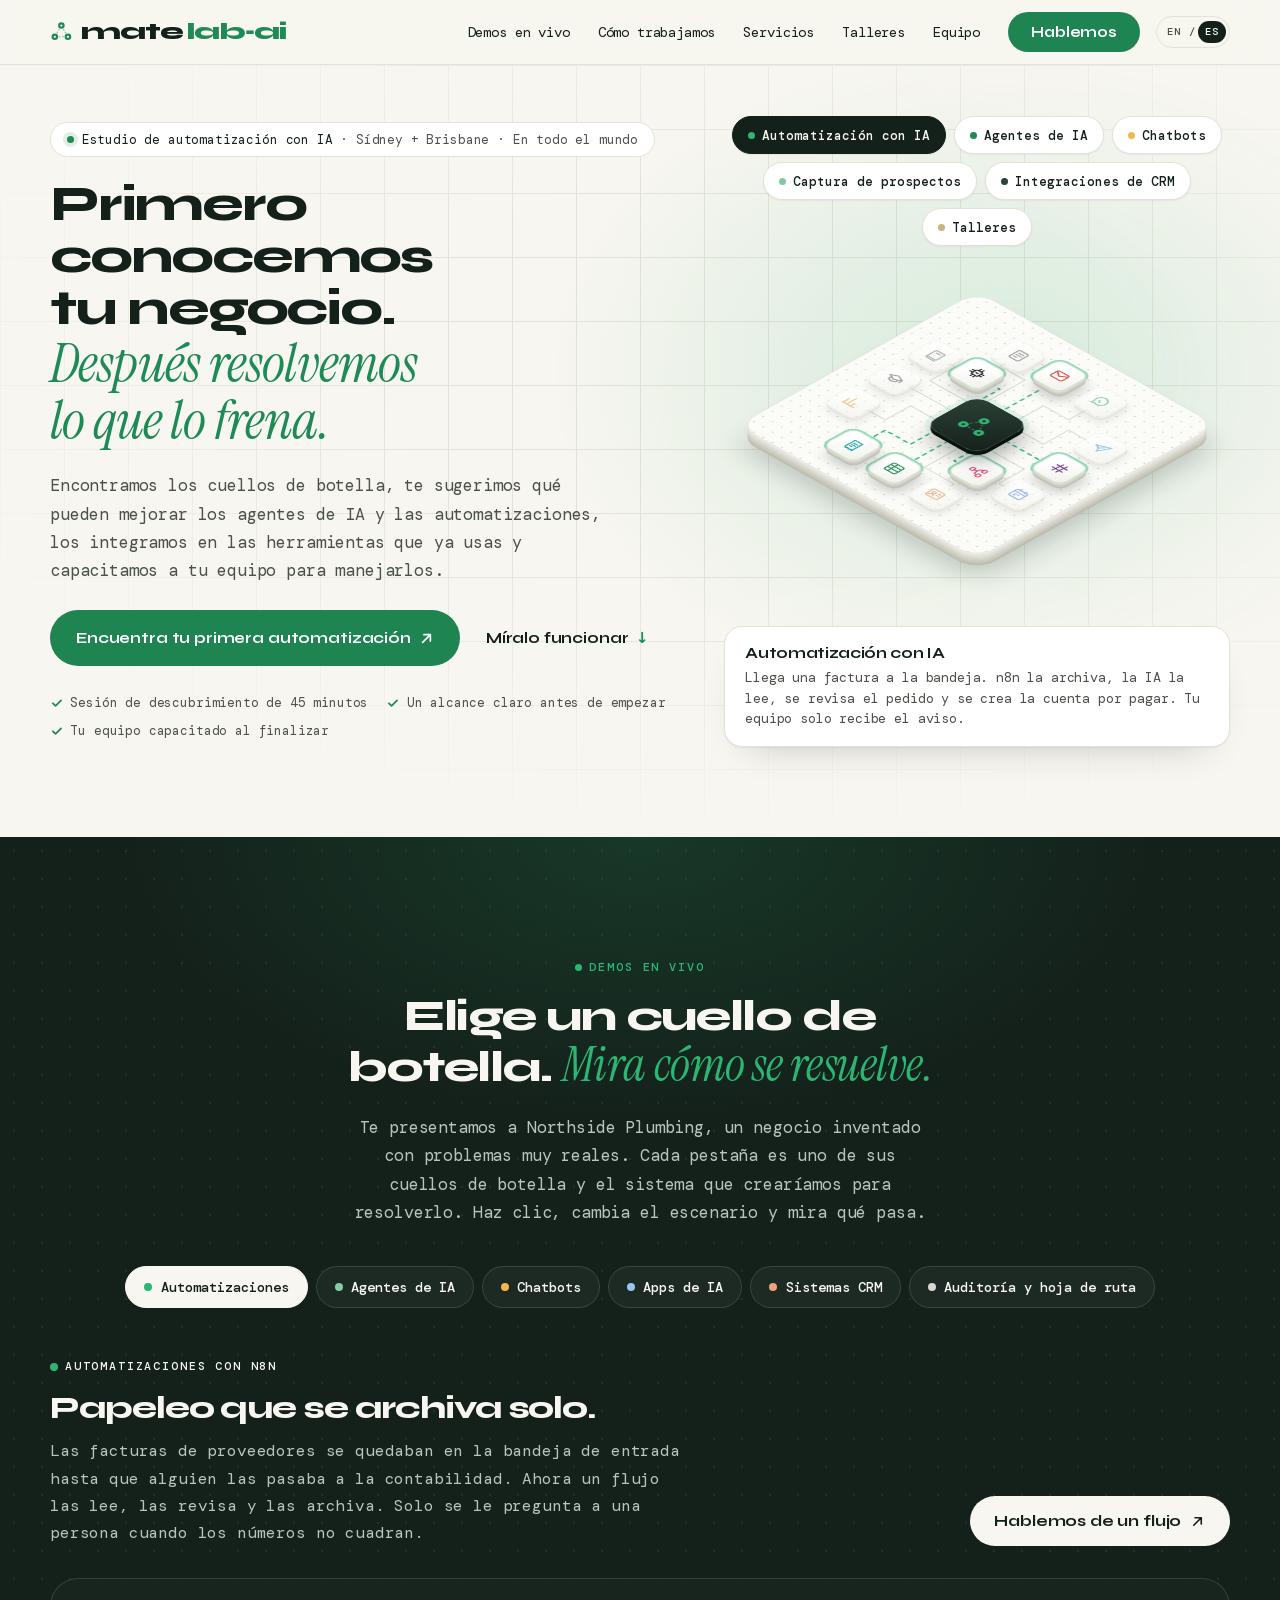
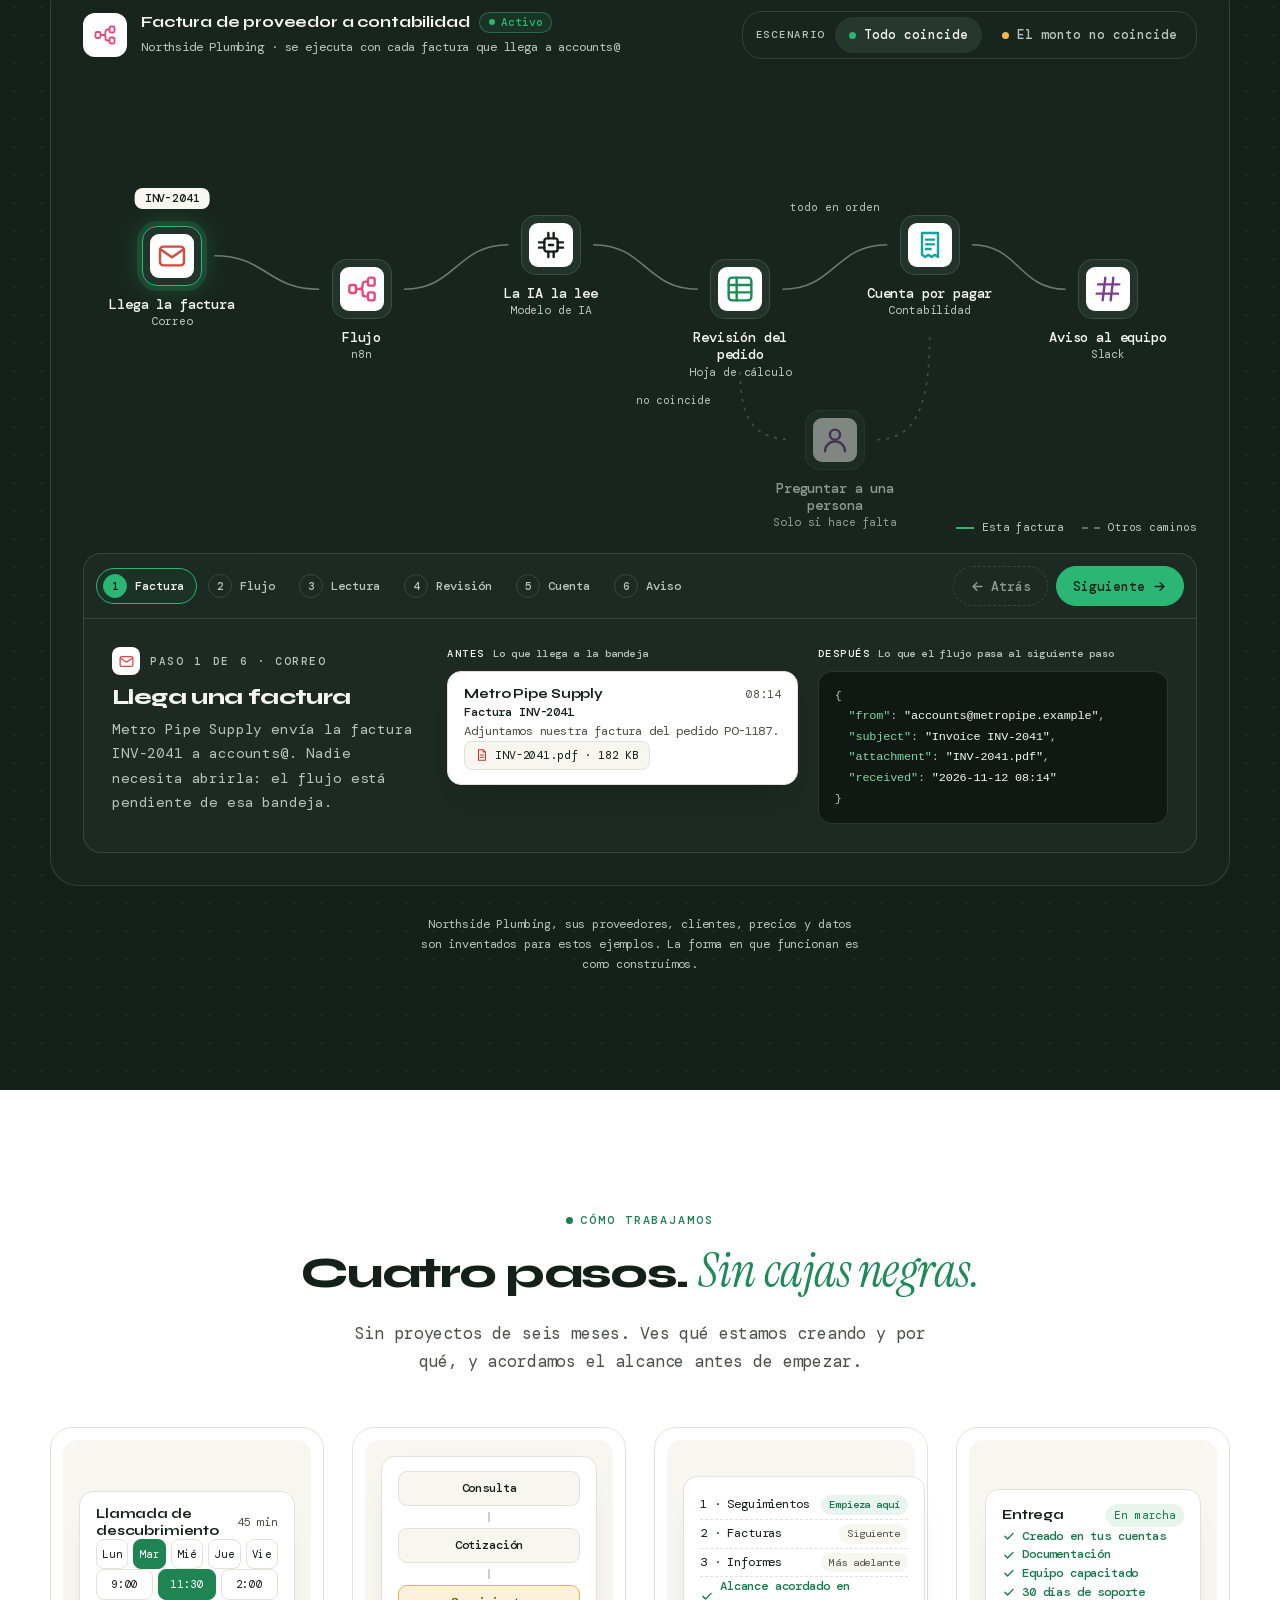
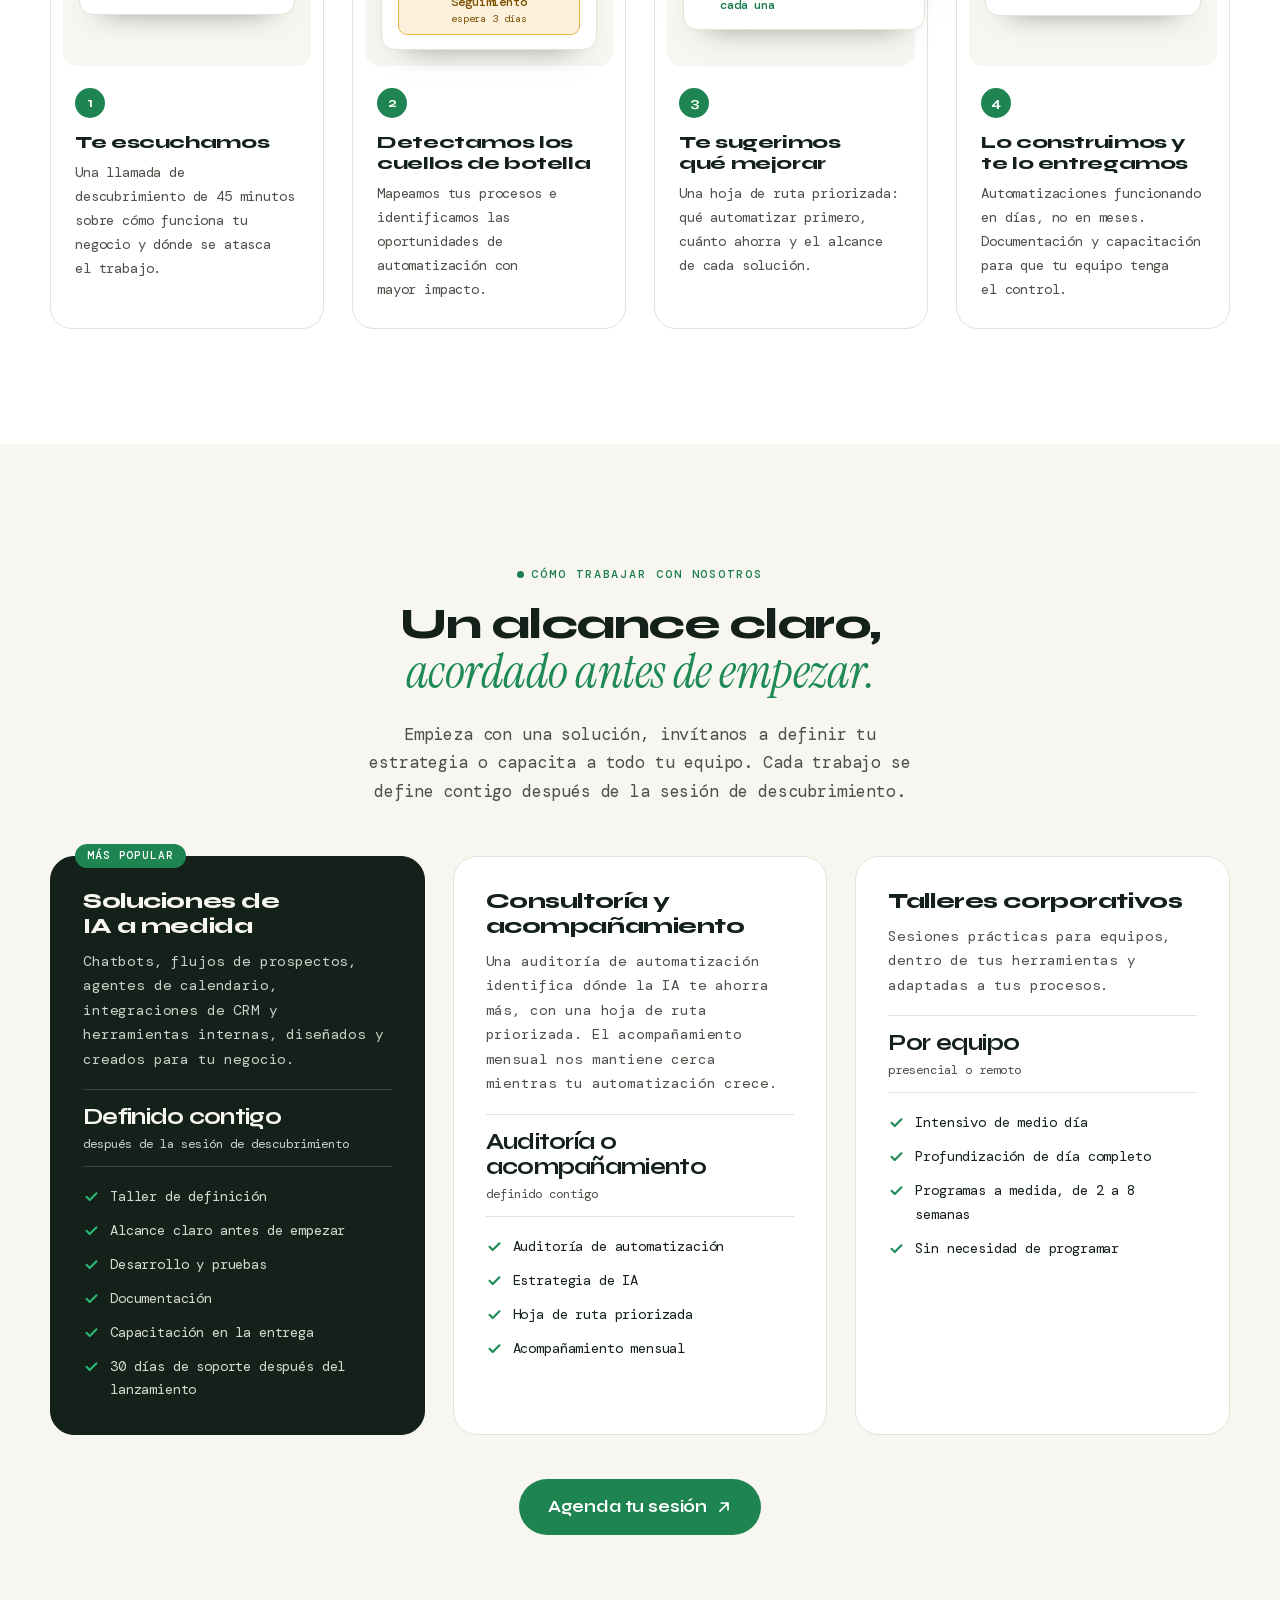
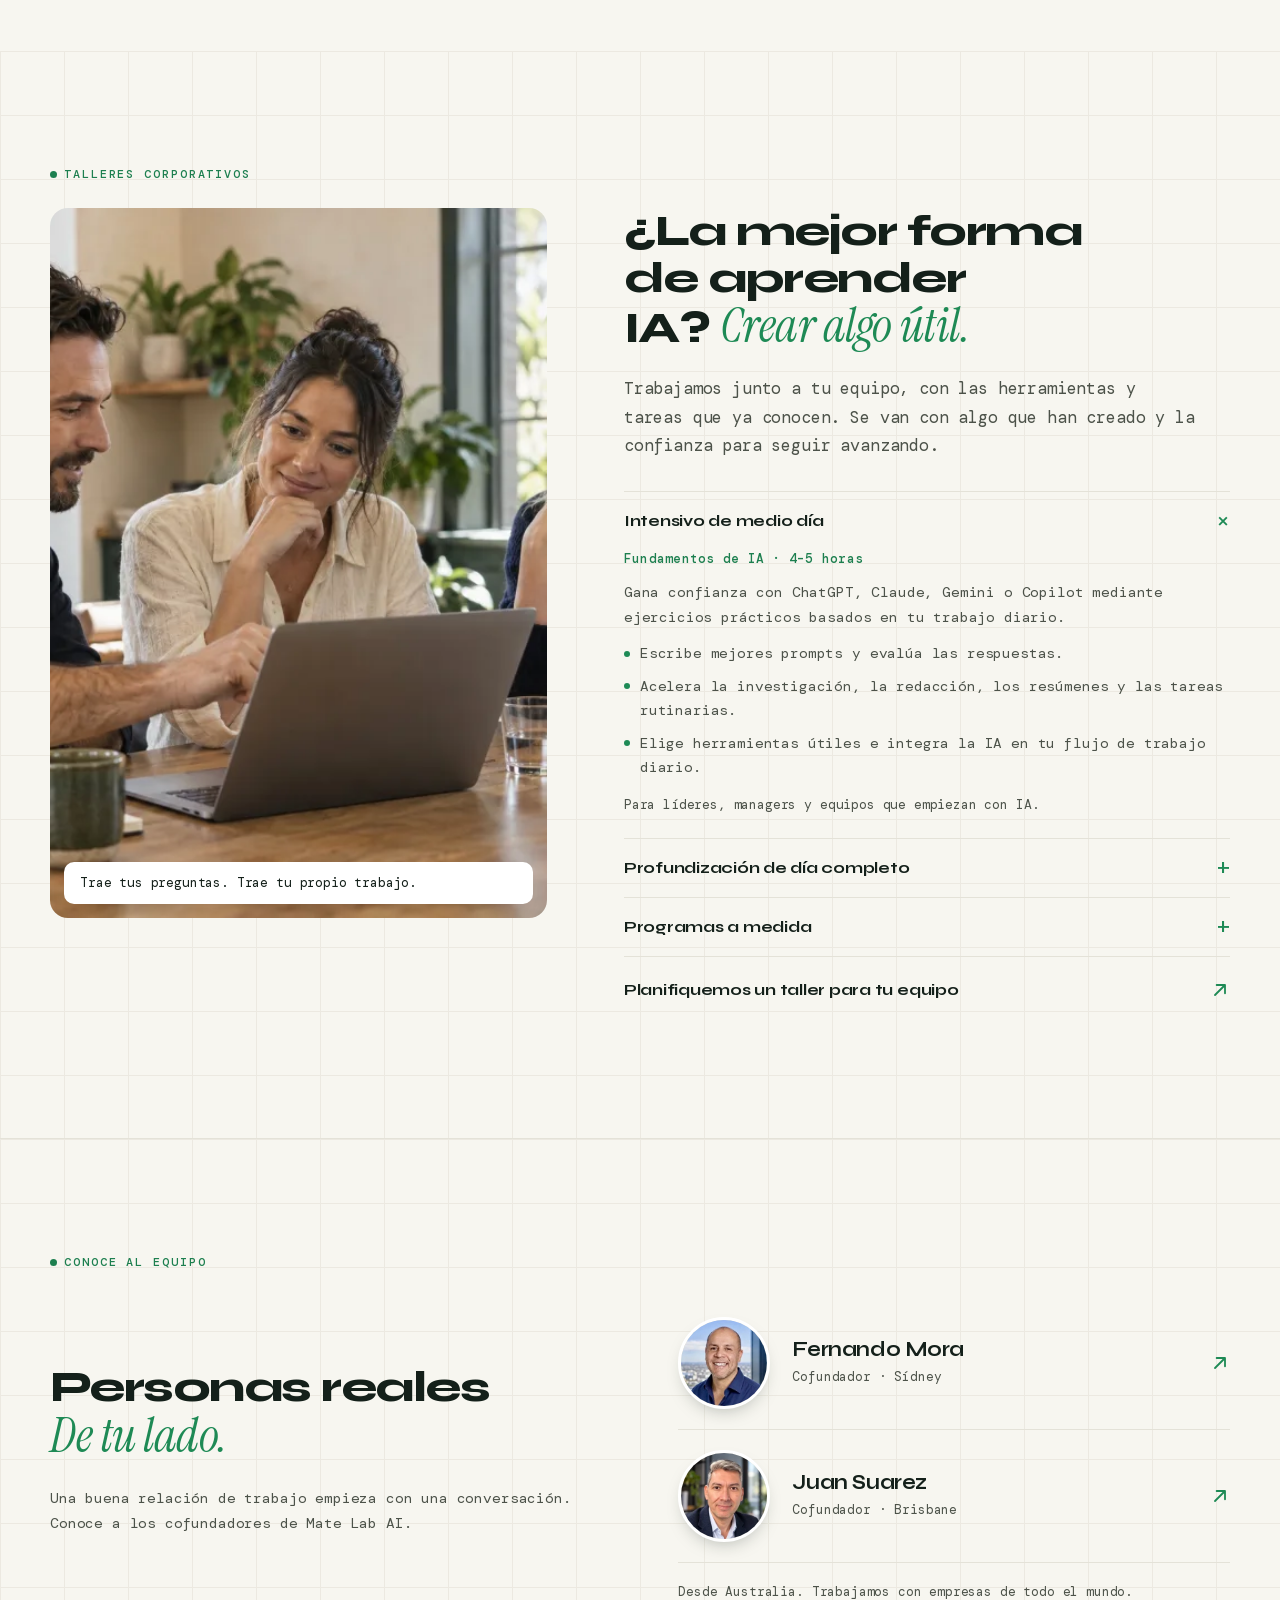
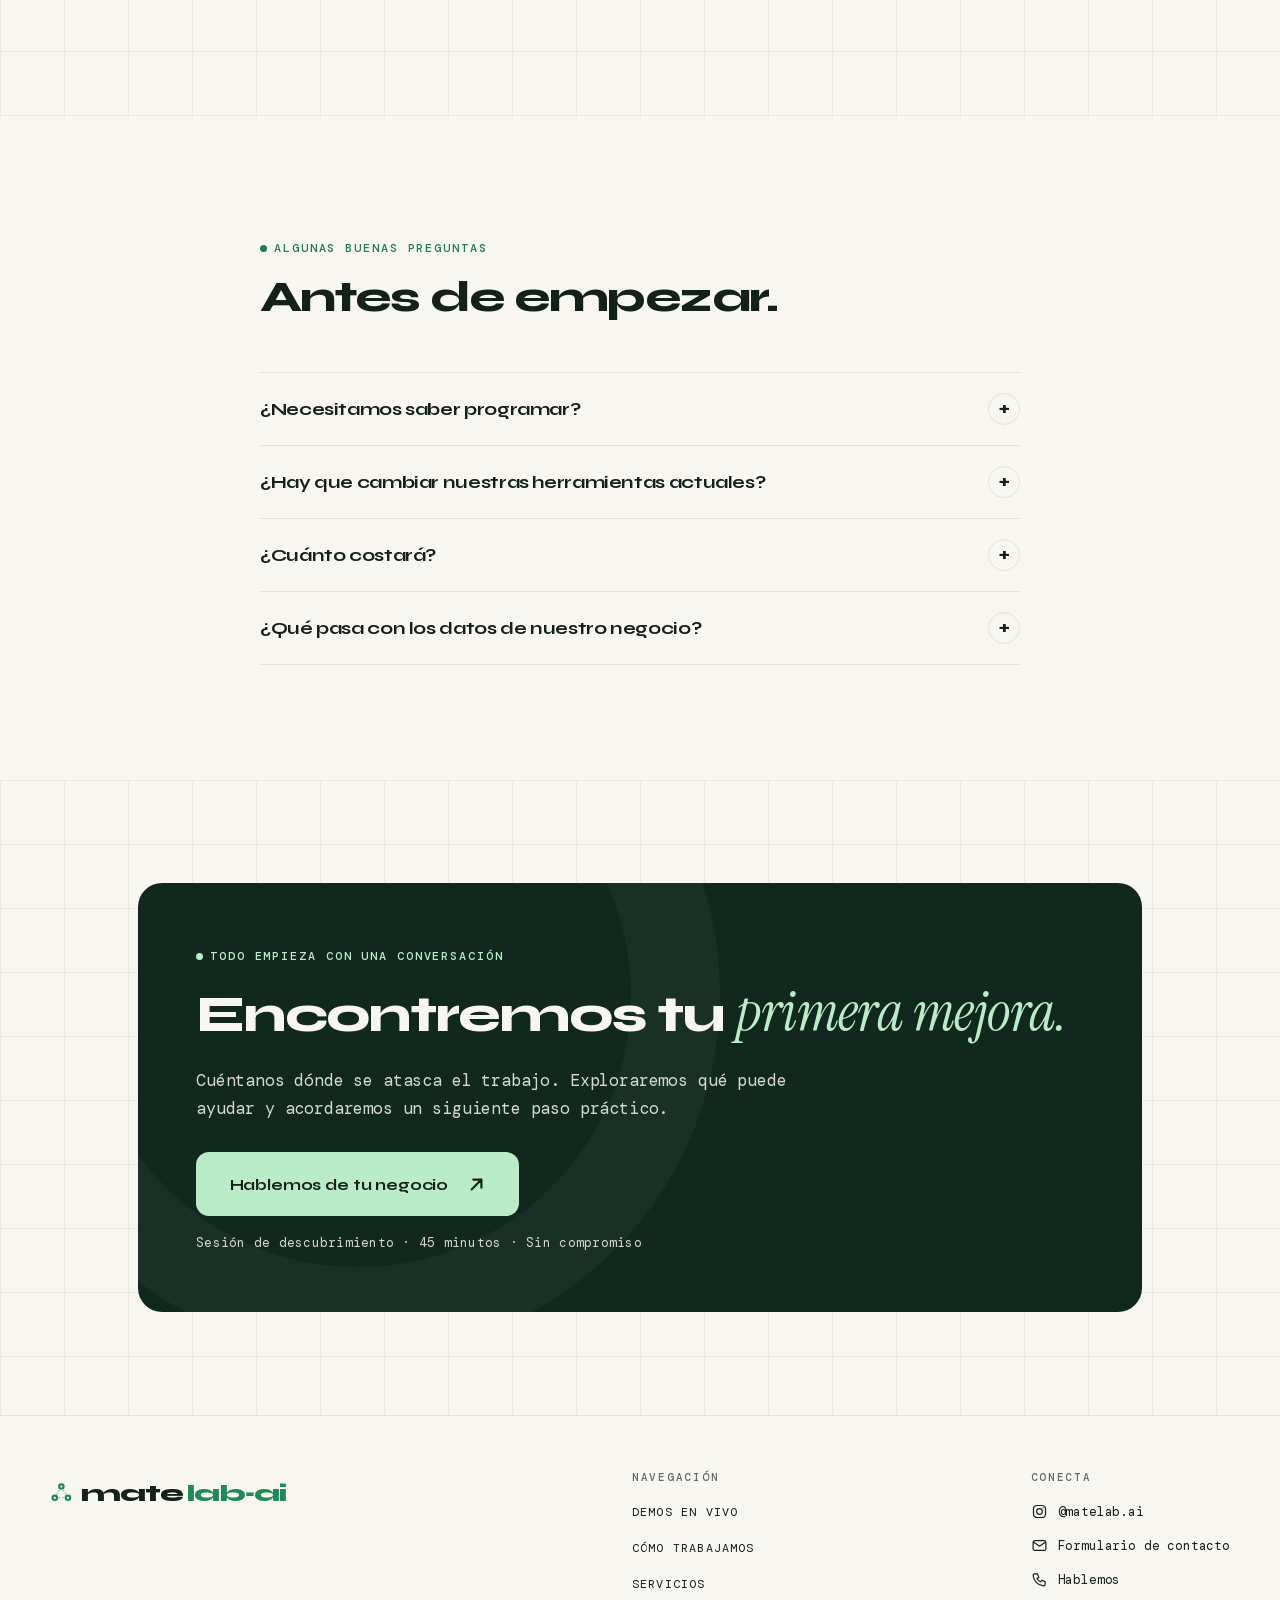
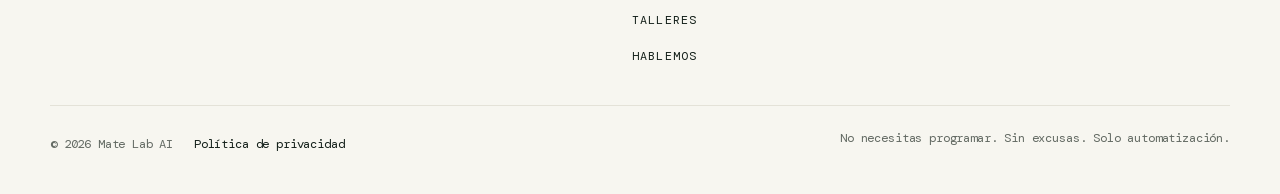
==== commit 9c61eb65: "Green title words in Instrument Serif italic, headings Syne 750 Co-Authored-By: Claude Opus 5.5 <nor" ====
--- a/es/index.html
+++ b/es/index.html
@@ -35,8 +35,10 @@
 @font-face{font-family:'DM Mono';font-style:normal;font-weight:500;font-display:swap;src:url(../fuentes/dm-mono-latin-ext.e284f2a1.woff2) format('woff2');unicode-range:U+0100-02BA, U+02BD-02C5, U+02C7-02CC, U+02CE-02D7, U+02DD-02FF, U+0304, U+0308, U+0329, U+1D00-1DBF, U+1E00-1E9F, U+1EF2-1EFF, U+2020, U+20A0-20AB, U+20AD-20C4, U+2113, U+2C60-2C7F, U+A720-A7FF}
 @font-face{font-family:'DM Mono';font-style:normal;font-weight:500;font-display:swap;src:url(../fuentes/dm-mono-latin.0e263db5.woff2) format('woff2');unicode-range:U+0000-00FF, U+0131, U+0152-0153, U+02BB-02BC, U+02C6, U+02DA, U+02DC, U+0304, U+0308, U+0329, U+2000-206F, U+20AC, U+2122, U+2191, U+2193, U+2212, U+2215, U+FEFF, U+FFFD}
 @font-face{font-family:'Syne';font-style:normal;font-weight:700 800;font-display:swap;src:url(../fuentes/syne-latin-ext.79bc8392.woff2) format('woff2');unicode-range:U+0100-02BA, U+02BD-02C5, U+02C7-02CC, U+02CE-02D7, U+02DD-02FF, U+0304, U+0308, U+0329, U+1D00-1DBF, U+1E00-1E9F, U+1EF2-1EFF, U+2020, U+20A0-20AB, U+20AD-20C4, U+2113, U+2C60-2C7F, U+A720-A7FF}
-@font-face{font-family:'Syne';font-style:normal;font-weight:700 800;font-display:swap;src:url(../fuentes/syne-latin.cfff4120.woff2) format('woff2');unicode-range:U+0000-00FF, U+0131, U+0152-0153, U+02BB-02BC, U+02C6, U+02DA, U+02DC, U+0304, U+0308, U+0329, U+2000-206F, U+20AC, U+2122, U+2191, U+2193, U+2212, U+2215, U+FEFF, U+FFFD}</style>
-<link rel="stylesheet" href="../css/sitio.a58d0b1e.css">
+@font-face{font-family:'Syne';font-style:normal;font-weight:700 800;font-display:swap;src:url(../fuentes/syne-latin.cfff4120.woff2) format('woff2');unicode-range:U+0000-00FF, U+0131, U+0152-0153, U+02BB-02BC, U+02C6, U+02DA, U+02DC, U+0304, U+0308, U+0329, U+2000-206F, U+20AC, U+2122, U+2191, U+2193, U+2212, U+2215, U+FEFF, U+FFFD}
+@font-face{font-family:'Instrument Serif';font-style:italic;font-weight:400;font-display:swap;src:url(../fuentes/instrument-serif-italica-latin-ext.a04fc7ed.woff2) format('woff2');unicode-range:U+0100-02BA, U+02BD-02C5, U+02C7-02CC, U+02CE-02D7, U+02DD-02FF, U+0304, U+0308, U+0329, U+1D00-1DBF, U+1E00-1E9F, U+1EF2-1EFF, U+2020, U+20A0-20AB, U+20AD-20C4, U+2113, U+2C60-2C7F, U+A720-A7FF}
+@font-face{font-family:'Instrument Serif';font-style:italic;font-weight:400;font-display:swap;src:url(../fuentes/instrument-serif-italica-latin.6ee678c3.woff2) format('woff2');unicode-range:U+0000-00FF, U+0131, U+0152-0153, U+02BB-02BC, U+02C6, U+02DA, U+02DC, U+0304, U+0308, U+0329, U+2000-206F, U+20AC, U+2122, U+2191, U+2193, U+2212, U+2215, U+FEFF, U+FFFD}</style>
+<link rel="stylesheet" href="../css/sitio.b0ec51ce.css">
 <style>:root{--primario:#1E8A55;--secundario:#2BB673;--tinta:#14201A;--fondo:#F7F6F0;--sobre-primario:#FFFFFF;--primario-boton:#1E8552;--sobre-secundario:#14201A;--secundario-boton:#2BB673;--escenario-a:#4BA177;--escenario-b:#2BB673;--sobre-escenario:#14201A;--primario-texto:#1D7F4F;--secundario-texto:#227A4F;--fuente-texto:'DM Mono', system-ui, -apple-system, 'Segoe UI', Roboto, 'Helvetica Neue', Arial, sans-serif;--fuente-titulos:'Syne', system-ui, -apple-system, 'Segoe UI', Roboto, 'Helvetica Neue', Arial, sans-serif}</style>
 <script>document.documentElement.classList.add('js');setTimeout(function(){if(!window.SITIO_LISTO)document.documentElement.classList.remove('js')},3000);window.SITIO={"nombre":"Mate Lab AI","whatsapp":null,"mensaje_whatsapp":"","formulario":{"destino":"whatsapp","webhook":null},"pixel":false};</script>
 
--- a/css/sitio.b0ec51ce.css
+++ b/css/sitio.b0ec51ce.css
@@ -0,0 +1 @@
+:root{--margen: clamp(16px, 4.5vw, 44px);--ancho: 1180px;--hueco: clamp(16px, 2.4vw, 28px);--radio: 24px;--radio-chico: 16px;--radio-boton: 999px;--borde: 1px solid color-mix(in oklab, var(--tinta) 10%, transparent);--borde-boton: 0 solid transparent;--sombra: 0 1px 2px rgb(0 0 0 / .04), 0 10px 30px -12px rgb(0 0 0 / .14);--sombra-alta: 0 2px 4px rgb(0 0 0 / .05), 0 24px 48px -18px rgb(0 0 0 / .22);--sombra-boton: 0 8px 22px -10px color-mix(in oklab, var(--primario) 70%, transparent);--suave: color-mix(in oklab, var(--primario) 9%, var(--fondo));--suave-2: color-mix(in oklab, var(--secundario) 10%, var(--fondo));--tinta-suave: color-mix(in oklab, var(--tinta) 72%, var(--fondo));--linea: color-mix(in oklab, var(--tinta) 12%, var(--fondo));--tarjeta: color-mix(in oklab, var(--tinta) 2.5%, var(--fondo));--curva: cubic-bezier(.2, .7, .2, 1);--alto-barra: 68px}[data-estilo="calido"]{--radio: 20px;--radio-chico: 14px;--radio-boton: 14px;--borde: 2.5px solid var(--tinta);--borde-boton: 2.5px solid var(--tinta);--sombra: 5px 5px 0 var(--tinta);--sombra-alta: 8px 8px 0 var(--tinta);--sombra-boton: 4px 4px 0 var(--tinta);--tarjeta: var(--fondo)}[data-estilo="sobrio"]{--radio: 6px;--radio-chico: 4px;--radio-boton: 6px;--borde: 1px solid var(--linea);--sombra: none;--sombra-alta: 0 12px 32px -20px rgb(0 0 0 / .25);--sombra-boton: none}[data-estilo="apple"]{--radio: 28px;--radio-chico: 18px;--radio-boton: 980px;--borde: 0 solid transparent;--sombra: 0 1px 2px rgb(0 0 0 / .03), 0 18px 40px -28px rgb(0 0 0 / .24);--sombra-alta: 0 34px 64px -36px rgb(0 0 0 / .34);--sombra-boton: 0 12px 26px -14px color-mix(in oklab, var(--primario) 75%, transparent);--suave: #f5f5f7;--suave-2: #f5f5f7;--tarjeta: #f5f5f7;--linea: #d2d2d7}html[data-estilo="apple"]{--fuente-titulos: -apple-system, BlinkMacSystemFont, "SF Pro Display", "SF Pro Text", "Inter", "Helvetica Neue", Arial, sans-serif;--fuente-texto: -apple-system, BlinkMacSystemFont, "SF Pro Text", "SF Pro Display", "Inter", "Helvetica Neue", Arial, sans-serif}*, *::before, *::after{box-sizing: border-box}html{-webkit-text-size-adjust: 100%;text-size-adjust: 100%;scroll-behavior: smooth;scroll-padding-top: calc(var(--alto-barra) + 16px);overflow-x: clip}body{margin: 0;overflow-x: clip;background: var(--fondo);color: var(--tinta);font-family: var(--fuente-texto);font-size: 1.0625rem;line-height: 1.6;-webkit-font-smoothing: antialiased;text-rendering: optimizeLegibility;overflow-wrap: break-word}img, svg, video{max-width: 100%;height: auto;display: block}a{color: var(--primario-texto);text-underline-offset: .18em;text-decoration-thickness: .08em;overflow-wrap: anywhere}a:hover{text-decoration-thickness: .14em}:focus-visible{outline: 3px solid var(--primario-texto);outline-offset: 3px;border-radius: 6px}::selection{background: color-mix(in oklab, var(--primario) 30%, transparent)}h1, h2, h3, h4{font-family: var(--fuente-titulos);color: var(--tinta);margin: 0 0 .5em;font-weight: 800;line-height: 1.06;letter-spacing: -.03em;text-wrap: balance}h1, .titulo-gigante{font-size: clamp(2.35rem, 6.4vw, 5.25rem);letter-spacing: -.04em;line-height: 1.02}h2{font-size: clamp(1.85rem, 4.6vw, 3.5rem)}h3{font-size: clamp(1.2rem, 1.9vw, 1.5rem);line-height: 1.2;letter-spacing: -.015em}p{margin: 0 0 1em;text-wrap: pretty}ul, ol{padding-left: 1.2em}strong{font-weight: 700}.contenedor{width: min(var(--ancho), 100% - 2 * var(--margen));margin-inline: auto}.angosto{max-width: 760px}.centrado{text-align: center;margin-inline: auto}.seccion{padding-block: clamp(72px, 10vw, 136px)}.seccion-suave{background: var(--suave)}.seccion-escenario{padding-block: clamp(20px, 4vw, 56px)}.solo-lectores, .saltar:not(:focus){position: absolute !important;width: 1px;height: 1px;overflow: hidden;clip-path: inset(50%);white-space: nowrap}.saltar:focus{position: fixed;top: 12px;left: 12px;z-index: 100;padding: 12px 18px;background: var(--tinta);color: var(--fondo);border-radius: 10px;text-decoration: none;font-weight: 700}.antetitulo{display: inline-flex;align-items: center;gap: .55em;font-size: .9rem;font-weight: 700;letter-spacing: .02em;color: var(--primario-texto);margin-bottom: 1.1rem}.antetitulo::before{content: "";width: .55em;height: .55em;border-radius: 50%;background: var(--primario);box-shadow: 0 0 0 4px color-mix(in oklab, var(--primario) 22%, transparent)}.bajada{font-size: clamp(1.1rem, 1.6vw, 1.35rem);color: var(--tinta-suave);max-width: 60ch}.centrado .bajada{margin-inline: auto}.resaltado{background: linear-gradient(100deg, var(--primario-texto), var(--secundario-texto));-webkit-background-clip: text;background-clip: text;color: transparent}.encabezado-seccion{max-width: 820px;margin-bottom: clamp(36px, 5vw, 64px)}.encabezado-seccion.centrado{margin-inline: auto}.botones{display: flex;flex-wrap: wrap;gap: 12px;align-items: center}.centrado .botones{justify-content: center}.boton{display: inline-flex;align-items: center;justify-content: center;gap: .55em;min-height: 52px;padding: .8em 1.55em;border-radius: var(--radio-boton);border: var(--borde-boton);font: 700 1.05rem/1.1 var(--fuente-texto);text-decoration: none;white-space: nowrap;cursor: pointer;transition: transform .2s var(--curva), box-shadow .2s var(--curva), background-color .2s}.boton svg{width: 1.25em;height: 1.25em;flex: none}.boton:hover{transform: translateY(-2px)}.boton:active{transform: translateY(1px)}.boton-principal{background: var(--primario-boton);color: var(--sobre-primario);box-shadow: var(--sombra-boton)}.boton-secundario{background: color-mix(in oklab, var(--tinta) 6%, transparent);color: var(--tinta)}[data-estilo="calido"] .boton-secundario{background: var(--fondo);box-shadow: var(--sombra-boton)}.boton-whatsapp{background: #25D366;color: #08260F;box-shadow: 0 8px 22px -10px rgb(37 211 102 / .7)}[data-estilo="calido"] .boton-whatsapp{box-shadow: var(--sombra-boton)}.boton-grande{min-height: 60px;font-size: clamp(.98rem, 3.6vw, 1.12rem);padding-inline: clamp(1.1em, 4vw, 1.9em)}.nota-boton{font-size: .92rem;color: var(--tinta-suave);margin-top: .9rem}.barra{position: sticky;top: 0;z-index: 40;isolation: isolate;border-bottom: 1px solid color-mix(in oklab, var(--tinta) 7%, transparent)}.barra::before{content: "";position: absolute;inset: 0;z-index: -1;background: color-mix(in oklab, var(--fondo) 82%, transparent);-webkit-backdrop-filter: saturate(1.8) blur(16px);backdrop-filter: saturate(1.8) blur(16px)}[data-estilo="calido"] .barra{border-bottom: 2.5px solid var(--tinta)}[data-estilo="calido"] .barra::before{background: var(--fondo)}.barra-dentro{display: flex;align-items: center;justify-content: space-between;gap: 16px;min-height: var(--alto-barra)}.marca{display: inline-flex;align-items: center;gap: 10px;min-height: 44px;font: 800 1.12rem/1 var(--fuente-titulos);letter-spacing: -.02em;color: var(--tinta);text-decoration: none}.marca img{width: 34px;height: 34px}.menu{display: flex;align-items: center;gap: clamp(8px, 2vw, 28px)}.menu a:not(.boton){display: inline-flex;align-items: center;min-height: 44px;color: var(--tinta);text-decoration: none;font-weight: 600;font-size: .98rem}.menu a:not(.boton):hover{color: var(--primario-texto)}.menu .boton{min-height: 44px;padding-block: .55em;font-size: .98rem}.menu-boton{display: none;width: 48px;height: 48px;border: 0;border-radius: 12px;background: color-mix(in oklab, var(--tinta) 6%, transparent);cursor: pointer;align-items: center;justify-content: center;flex-direction: column;gap: 6px}.menu-boton span{display: block;width: 20px;height: 2px;background: var(--tinta);border-radius: 2px;transition: transform .25s var(--curva)}.menu-boton[aria-expanded="true"] span:first-child{transform: translateY(4px) rotate(45deg)}.menu-boton[aria-expanded="true"] span:last-child{transform: translateY(-4px) rotate(-45deg)}@media (max-width: 899px){.menu-boton{display: inline-flex}.menu{position: fixed;inset: var(--alto-barra) 0 0 0;z-index: 39;flex-direction: column;align-items: stretch;gap: 4px;padding: 20px var(--margen) calc(28px + env(safe-area-inset-bottom));background: var(--fondo);overflow-y: auto;visibility: hidden;opacity: 0;transform: translateY(-8px);transition: opacity .25s var(--curva), transform .25s var(--curva), visibility 0s .25s}.menu.abierto{visibility: visible;opacity: 1;transform: none;transition-delay: 0s}.menu a:not(.boton){font: 700 1.6rem/1.2 var(--fuente-titulos);padding-block: 12px;border-bottom: 1px solid var(--linea)}.menu .boton{margin-top: 18px;min-height: 56px;font-size: 1.08rem}body.menu-abierto{overflow: hidden}}.portada{padding-block: clamp(48px, 8vw, 112px) clamp(56px, 8vw, 104px);overflow: clip}.portada-dentro{display: grid;gap: clamp(36px, 5vw, 72px);align-items: center;grid-template-columns: minmax(0, 1fr)}@media (min-width: 960px){.portada-dentro{grid-template-columns: minmax(0, 1.08fr) minmax(0, .92fr)}}.portada h1{margin-bottom: .32em}.portada .bajada{margin-bottom: 1.8rem}.confianza{display: flex;flex-wrap: wrap;gap: 10px 22px;margin-top: 1.6rem;color: var(--tinta-suave);font-size: .95rem;font-weight: 600}.confianza span{display: inline-flex;align-items: center;gap: .45em}.confianza span::before{content: "✓";color: var(--primario-texto);font-weight: 800}.portada-visual{position: relative;isolation: isolate}.portada-visual::before{content: "";position: absolute;inset: 8% 6%;z-index: -1;border-radius: 50%;background: radial-gradient(closest-side, color-mix(in oklab, var(--primario) 55%, transparent), transparent), radial-gradient(closest-side, color-mix(in oklab, var(--secundario) 50%, transparent), transparent) 60% 40% / 80% 80% no-repeat;filter: blur(40px);opacity: .7}.portada-visual img, .portada-visual .ilustracion{border-radius: calc(var(--radio) + 8px);box-shadow: var(--sombra-alta);border: var(--borde)}.escenario{position: relative;isolation: isolate;overflow: clip;border-radius: clamp(24px, 4vw, 44px);padding: clamp(32px, 7vw, 96px) clamp(14px, 5vw, 88px);background: linear-gradient(135deg, var(--escenario-a), color-mix(in oklab, var(--escenario-a) 50%, var(--escenario-b)) 55%, var(--escenario-b));color: var(--sobre-escenario);border: var(--borde);box-shadow: var(--sombra-alta)}.escenario::before{content: "";position: absolute;z-index: -1;width: 140%;aspect-ratio: 1;left: -20%;top: -70%;background: conic-gradient(from 0deg, transparent, rgb(255 255 255 / .08), transparent 30%, rgb(255 255 255 / .05), transparent 60%);animation: girar 28s linear infinite}.escenario h2, .escenario h3, .escenario p, .escenario .antetitulo{color: var(--sobre-escenario)}.escenario .antetitulo::before{background: currentColor;box-shadow: none}.escenario .bajada{color: var(--sobre-escenario);opacity: .92}.escenario .boton-principal{background: var(--fondo);color: var(--tinta);box-shadow: 0 10px 30px -12px rgb(0 0 0 / .4)}.escenario .tarjeta{color: var(--tinta);padding: clamp(18px, 4.5vw, 34px)}.escenario .tarjeta :is(h2, h3, p, label, .antetitulo){color: var(--tinta)}.escenario .tarjeta .aviso-corto{color: var(--tinta-suave)}.escenario .tarjeta .boton-principal{background: var(--primario-boton);color: var(--sobre-primario)}@keyframes girar{to{transform: rotate(1turn)}}.rejilla{display: grid;gap: var(--hueco);grid-template-columns: repeat(auto-fit, minmax(min(100%, 264px), 1fr))}@media (min-width: 960px){.rejilla{grid-template-columns: repeat(3, minmax(0, 1fr))}.rejilla:has(> :nth-child(4):last-child), .rejilla:has(> :nth-child(2):last-child){grid-template-columns: repeat(2, minmax(0, 1fr))}.rejilla:has(> :only-child){grid-template-columns: minmax(0, 1fr);max-width: 760px;margin-inline: auto}}@media (min-width: 1180px){.rejilla:has(> :nth-child(4):last-child){grid-template-columns: repeat(4, minmax(0, 1fr))}}:is(.rejilla, .rejilla-2, .planes, .pasos, .numeros, .objeciones, .pie-dentro, .portada-dentro, .formulario, .campo) > *{min-width: 0}.rejilla-2{display: grid;gap: var(--hueco);grid-template-columns: repeat(auto-fit, minmax(min(100%, 380px), 1fr));align-items: center}.tarjeta{background: var(--tarjeta);border: var(--borde);border-radius: var(--radio);padding: clamp(24px, 2.8vw, 34px);box-shadow: var(--sombra);transition: transform .3s var(--curva), box-shadow .3s var(--curva)}.tarjeta:hover{transform: translateY(-4px);box-shadow: var(--sombra-alta)}.tarjeta h3{margin-bottom: .45em}.tarjeta p{color: var(--tinta-suave);margin: 0}.icono{display: grid;place-items: center;width: 56px;height: 56px;margin-bottom: 20px;border-radius: var(--radio-chico);font-size: 1.6rem;background: var(--suave);color: var(--primario-texto);border: var(--borde)}.tarjeta:nth-child(3n+2) .icono{background: var(--suave-2);color: var(--secundario-texto)}.icono svg{width: 28px;height: 28px}.dolores{display: grid;gap: 14px;list-style: none;padding: 0;margin: 0;align-self: center}.dolores li{display: flex;gap: 14px;align-items: flex-start;padding: 18px 20px;border-radius: var(--radio-chico);background: var(--tarjeta);border: var(--borde);font-weight: 600}.dolores li::before{content: "✕";flex: none;width: 28px;height: 28px;display: grid;place-items: center;border-radius: 50%;background: color-mix(in oklab, #E5484D 14%, var(--fondo));color: #B4232A;font-size: .85rem;font-weight: 800}.pasos{counter-reset: paso;display: grid;gap: var(--hueco);grid-template-columns: repeat(auto-fit, minmax(min(100%, 240px), 1fr));list-style: none;padding: 0;margin: 0}.pasos li{counter-increment: paso;position: relative;padding: 28px;border-radius: var(--radio);background: var(--tarjeta);border: var(--borde);box-shadow: var(--sombra)}.pasos li::before{content: counter(paso);display: grid;place-items: center;width: 48px;height: 48px;margin-bottom: 18px;border-radius: 50%;background: var(--primario-boton);color: var(--sobre-primario);font: 800 1.2rem/1 var(--fuente-titulos)}.pasos h3{margin-bottom: .35em}.pasos p{margin: 0;color: var(--tinta-suave)}.numeros{display: grid;gap: var(--hueco);grid-template-columns: repeat(auto-fit, minmax(min(100%, 200px), 1fr));text-align: center}.numero strong{display: block;font: 800 clamp(2.6rem, 6vw, 4.4rem)/1 var(--fuente-titulos);letter-spacing: -.04em}.numero span{display: block;margin-top: .5em;font-weight: 600;opacity: .9}.testimonio{display: flex;flex-direction: column;gap: 18px;margin: 0}.testimonio blockquote{margin: 0;font-size: 1.12rem;line-height: 1.55;color: var(--tinta)}.testimonio blockquote::before{content: "“";display: block;font: 800 3.4rem/.6 var(--fuente-titulos);color: var(--primario-texto);margin-bottom: 10px}.testimonio figcaption{display: flex;align-items: center;gap: 12px;margin-top: auto}.testimonio figcaption img, .avatar{width: 46px;height: 46px;border-radius: 50%;flex: none}.avatar{display: grid;place-items: center;background: var(--suave);color: var(--primario-texto);font-weight: 800}.testimonio cite{font-style: normal;font-weight: 700;display: block}.testimonio small{color: var(--tinta-suave)}.planes{display: grid;gap: var(--hueco);grid-template-columns: repeat(auto-fit, minmax(min(100%, 290px), 1fr));align-items: stretch}.plan{display: flex;flex-direction: column;gap: 18px;position: relative}.plan .precio{font: 800 clamp(2.4rem, 5vw, 3.3rem)/1 var(--fuente-titulos);letter-spacing: -.04em}.plan .precio small{font: 600 1rem/1 var(--fuente-texto);color: var(--tinta-suave);letter-spacing: 0}.plan ul{list-style: none;padding: 0;margin: 0;display: grid;gap: 10px}.plan li{display: flex;gap: 10px}.plan li::before{content: "✓";color: var(--primario-texto);font-weight: 800}.plan .boton{margin-top: auto}.plan-destacado{border-color: var(--primario);box-shadow: 0 0 0 2px var(--primario), var(--sombra-alta)}[data-estilo="calido"] .plan-destacado{background: var(--suave)}.etiqueta-plan{position: absolute;top: -14px;left: 50%;transform: translateX(-50%);padding: 6px 14px;border-radius: 999px;white-space: nowrap;background: var(--primario-boton);color: var(--sobre-primario);font-size: .82rem;font-weight: 800}.preguntas{display: grid;gap: 12px;max-width: 860px;margin-inline: auto}.preguntas details{border-radius: var(--radio-chico);background: var(--tarjeta);border: var(--borde)}.preguntas summary{list-style: none;cursor: pointer;display: flex;justify-content: space-between;align-items: center;gap: 16px;padding: 20px 22px;min-height: 56px;font-weight: 700;font-size: 1.08rem}.preguntas summary::-webkit-details-marker{display: none}.preguntas summary::after{content: "+";flex: none;width: 32px;height: 32px;display: grid;place-items: center;border-radius: 50%;background: var(--suave);color: var(--primario-texto);font-size: 1.3rem;font-weight: 600;transition: transform .25s var(--curva)}.preguntas details[open] summary::after{transform: rotate(45deg)}.preguntas details > div{padding: 0 22px 20px;color: var(--tinta-suave)}.preguntas details > div p:last-child{margin: 0}.escenario .pasos{grid-template-columns: minmax(0, 1fr);gap: 14px}.escenario .pasos li{display: grid;grid-template-columns: auto minmax(0, 1fr);column-gap: 16px;align-items: start;padding: clamp(18px, 3vw, 26px);background: var(--fondo);color: var(--tinta);box-shadow: 0 16px 32px -20px rgb(0 0 0 / .5)}[data-estilo="calido"] .escenario .pasos li{box-shadow: var(--sombra)}.escenario .pasos li::before{grid-row: span 2;width: 40px;height: 40px;margin: 0;font-size: 1.05rem}.escenario .pasos :is(h3, p){color: inherit}.escenario .pasos p{color: var(--tinta-suave)}.escenario + .numeros{margin-top: clamp(40px, 6vw, 72px)}.objeciones{display: grid;gap: clamp(28px, 4vw, 44px) var(--hueco);grid-template-columns: minmax(0, 1fr);list-style: none;padding: 0;margin: 0}@media (min-width: 700px){.objeciones{grid-template-columns: repeat(2, minmax(0, 1fr))}}@media (min-width: 960px){.objeciones:has(> :nth-child(3):last-child){grid-template-columns: repeat(3, minmax(0, 1fr))}}.objeciones li{padding-top: 22px;border-top: 2px solid var(--linea)}[data-estilo="calido"] .objeciones li{border-top: 2.5px solid var(--tinta)}.objeciones h3{font-size: clamp(1.3rem, 2.3vw, 1.75rem);margin-bottom: .4em}.objeciones p{margin: 0;color: var(--tinta-suave)}.garantia{display: flex;flex-wrap: wrap;align-items: center;gap: 14px 24px;max-width: 860px;margin: clamp(28px, 4vw, 48px) auto 0}.garantia .icono{margin: 0;flex: none}.garantia > div:last-child{flex: 1 1 240px;min-width: 0}.garantia h3{margin-bottom: .3em}.siguientes{counter-reset: siguiente;list-style: none;padding: 0;margin: 0 0 1.6rem;display: grid;gap: 12px}.siguientes li{counter-increment: siguiente;display: flex;gap: 12px;align-items: flex-start;font-weight: 600;line-height: 1.45}.siguientes li::before{content: counter(siguiente);flex: none;display: grid;place-items: center;width: 30px;height: 30px;border-radius: 50%;background: color-mix(in oklab, currentColor 20%, transparent);font: 800 .95rem/1 var(--fuente-titulos)}.franja{position: relative;overflow: clip;padding-block: 16px;border-block: 1px solid var(--linea);background: var(--tarjeta)}.franja-pista{display: flex;width: max-content;animation: franja 38s linear infinite}.franja-pista ul{display: flex;gap: clamp(28px, 5vw, 64px);list-style: none;margin: 0;padding: 0 clamp(14px, 2.5vw, 32px)}.franja-pista li{white-space: nowrap;font-weight: 700;color: var(--tinta-suave);display: flex;align-items: center;gap: .5em}.franja:hover .franja-pista, .franja:focus-within .franja-pista, .franja.pausada .franja-pista{animation-play-state: paused}.franja-pausa{position: absolute;right: 8px;top: 50%;transform: translateY(-50%);min-height: 32px;min-width: 32px;padding: 4px 12px;border-radius: 999px;border: var(--borde);background: var(--fondo);color: var(--tinta);font: 600 .82rem/1 var(--fuente-texto);cursor: pointer}@keyframes franja{to{transform: translateX(-50%)}}.formulario{display: grid;gap: 16px;grid-template-columns: minmax(0, 1fr)}.campo{display: grid;gap: 6px}.campo label{font-weight: 700;font-size: .98rem}.campo input, .campo select, .campo textarea{width: 100%;min-height: 54px;padding: 14px 16px;border-radius: var(--radio-chico);border: 1.5px solid var(--linea);background: var(--fondo);color: var(--tinta);font: 400 1.05rem/1.4 var(--fuente-texto)}[data-estilo="calido"] .campo input, [data-estilo="calido"] .campo select, [data-estilo="calido"] .campo textarea{border: 2.5px solid var(--tinta)}.campo textarea{min-height: 120px;resize: vertical}.campo input:focus-visible, .campo select:focus-visible, .campo textarea:focus-visible{outline: 3px solid var(--primario-texto);outline-offset: 1px;border-color: transparent}.campo [aria-invalid="true"]{border-color: #C2262E}.campo .error{color: #B4232A;font-size: .92rem;font-weight: 600;min-height: 0}.trampa{position: absolute !important;width: 1px;height: 1px;overflow: hidden;clip-path: inset(50%);white-space: nowrap}.aviso-corto{font-size: .86rem;color: var(--tinta-suave);margin: 0}.formulario .boton{width: 100%}.estado-formulario{font-weight: 700;min-height: 1.4em}.estado-formulario[data-tipo="error"]{color: #B4232A}.datos-contacto{display: grid;gap: 14px;list-style: none;padding: 0;margin: 0}.datos-contacto li{display: flex;gap: 12px;align-items: center}.datos-contacto .icono{width: 44px;height: 44px;font-size: 1.2rem;margin: 0;flex: none}.datos-contacto a{min-height: 44px;display: inline-flex;align-items: center}.pie{padding-block: 56px calc(40px + env(safe-area-inset-bottom));border-top: 1px solid var(--linea);color: var(--tinta-suave);font-size: .95rem}[data-estilo="calido"] .pie{border-top: 2.5px solid var(--tinta)}.pie-dentro{display: grid;gap: 28px;grid-template-columns: repeat(auto-fit, minmax(min(100%, 220px), 1fr))}.pie .pie-titulo{font-size: 1rem;margin-bottom: .8em;letter-spacing: 0}.pie p{margin: 0 0 .6em}.pie ul{list-style: none;padding: 0;margin: 0;display: grid;gap: 4px}.pie a{color: var(--tinta);text-decoration: none;display: inline-flex;align-items: center;min-height: 32px}.pie a:hover{color: var(--primario-texto);text-decoration: underline}.pie-final{margin-top: 36px;padding-top: 22px;border-top: 1px solid var(--linea);display: flex;flex-wrap: wrap;justify-content: space-between;gap: 12px}.whatsapp-flotante{position: fixed;z-index: 30;right: max(16px, env(safe-area-inset-right));bottom: max(16px, env(safe-area-inset-bottom));width: 60px;height: 60px;border-radius: 50%;display: grid;place-items: center;background: #25D366;color: #FFFFFF;box-shadow: 0 12px 28px -8px rgb(0 0 0 / .35);transition: transform .2s var(--curva)}.whatsapp-flotante:hover{transform: scale(1.06)}.whatsapp-flotante svg{width: 32px;height: 32px}@media (max-width: 899px){.pie{padding-bottom: calc(96px + env(safe-area-inset-bottom))}}.texto-largo{max-width: 760px}.texto-largo h2{font-size: clamp(1.35rem, 2.6vw, 1.75rem);margin-top: 2em}.texto-largo li{margin-bottom: .4em}.pagina-corta{min-height: 62vh;display: grid;place-items: center;text-align: center}.js [data-aparece]{opacity: 0;transform: translateY(26px);transition: opacity .9s var(--curva), transform .9s var(--curva);transition-delay: var(--retraso, 0ms)}.js [data-aparece].visible{opacity: 1;transform: none}.js [data-palabras] .palabra{display: inline-block;opacity: 0;transform: translateY(.45em);transition: opacity .7s var(--curva), transform .7s var(--curva);transition-delay: calc(var(--i) * 70ms)}.js [data-palabras].visible .palabra{opacity: 1;transform: none}[data-estilo="apple"] body{letter-spacing: -.016em}[data-estilo="apple"] :is(h1, h2, h3, h4){font-weight: 700;letter-spacing: -.028em}[data-estilo="apple"] :is(h1, .titulo-gigante){letter-spacing: -.036em}[data-estilo="apple"] .antetitulo{font-weight: 600;letter-spacing: -.005em;font-size: 1rem}[data-estilo="apple"] .antetitulo::before{display: none}[data-estilo="apple"] .boton{font-weight: 600}[data-estilo="apple"] .boton-secundario{background: #f5f5f7;color: var(--tinta)}[data-estilo="apple"] .seccion-suave :is(.tarjeta, .pasos li, .dolores li, .preguntas details){background: #ffffff}[data-estilo="apple"] .tarjeta, [data-estilo="apple"] .pasos li{box-shadow: none}[data-estilo="apple"] .seccion-suave :is(.tarjeta, .pasos li){box-shadow: var(--sombra)}[data-estilo="apple"] .icono{border-radius: 50%;background: color-mix(in oklab, var(--primario) 12%, #ffffff)}[data-estilo="apple"] .plan-destacado{background: #ffffff;box-shadow: 0 0 0 2px var(--primario), var(--sombra-alta)}[data-estilo="apple"] .barra::before{background: rgb(255 255 255 / .8)}[data-estilo="apple"] .portada-visual img, [data-estilo="apple"] .portada-visual .ilustracion{border-radius: 32px}[data-estilo="apple"] .franja{background: #ffffff}[data-estilo="apple"] .seccion-suave .antetitulo{color: color-mix(in oklab, var(--primario-texto) 86%, #000)}[data-estilo="apple"] :is(.tarjeta, .seccion-suave, .pieza, .preguntas details) a:not(.boton){color: color-mix(in oklab, var(--primario-texto) 86%, #000)}[data-estilo="apple"] .avatar{color: color-mix(in oklab, var(--primario-texto) 86%, #000)}[data-estilo="apple"] .escenario .tarjeta{background: #fff}.js [data-3d="girar"]{transform: perspective(1200px) rotateX(var(--rx, 0deg)) rotateY(var(--ry, 0deg)) scale(var(--esc, 1));transform-origin: 50% 65%}.js [data-3d="inclinar"]{transform: perspective(900px) rotateX(var(--ix, 0deg)) rotateY(var(--iy, 0deg));transition: transform .25s var(--curva), box-shadow .3s var(--curva)}.js [data-3d="capas"] > *{transform: translateY(var(--py, 0px))}.js [data-3d="profundidad"]{position: relative;isolation: isolate;transform: perspective(1000px) rotateX(var(--ix, 0deg)) rotateY(var(--iy, 0deg)) scale(var(--zoom, 1));transition: transform .3s var(--curva)}.js [data-3d="profundidad"]::after{content: "";position: absolute;inset: 0;border-radius: inherit;pointer-events: none;background: radial-gradient(circle at var(--lx, 50%) var(--ly, 30%), rgb(255 255 255 / .42), transparent 46%);opacity: var(--brillo, 0);transition: opacity .35s var(--curva)}.vuelta-fija{display: grid;gap: clamp(20px, 3vw, 40px);justify-items: center;text-align: center}.vuelta-fotos{position: relative;width: min(560px, 82vw);aspect-ratio: 1}.vuelta-fotos img{width: 100%;height: 100%;object-fit: contain}:root:not(.js) .vuelta-fotos img:not(:first-child){display: none}.js [data-3d="vuelta"]{height: var(--alto-vuelta, 280vh)}.js [data-3d="vuelta"] .vuelta-fija{position: sticky;top: var(--alto-barra);height: calc(100vh - var(--alto-barra));height: calc(100svh - var(--alto-barra));align-content: center}.js [data-3d="vuelta"] .vuelta-fotos img{position: absolute;inset: 0;opacity: 0}.js [data-3d="vuelta"] .vuelta-fotos img.actual{opacity: 1}.js [data-3d="vuelta"] .vuelta-textos{display: grid}.js [data-3d="vuelta"] .vuelta-textos > *{grid-area: 1 / 1;opacity: 0;transform: translateY(10px);transition: opacity .45s var(--curva), transform .45s var(--curva)}.js [data-3d="vuelta"] .vuelta-textos > .actual{opacity: 1;transform: none}[data-3d="flotar"]{animation: flotar var(--duracion, 7s) ease-in-out infinite;animation-delay: var(--retraso-flotar, 0s)}@keyframes flotar{50%{transform: translateY(-12px) rotate(var(--giro, 2.5deg))}}:is(.seccion, .portada, .escenario):has([data-3d]){overflow: clip}@media (prefers-reduced-motion: reduce){html{scroll-behavior: auto}*, *::before, *::after{animation: none !important;transition: none !important}.js [data-aparece], .js [data-palabras] .palabra{opacity: 1 !important;transform: none !important}.franja-pista{width: auto;justify-content: center}.franja-pista ul{flex-wrap: wrap;justify-content: center;row-gap: 8px}.franja-pista ul[aria-hidden="true"], .franja-pausa{display: none}[data-3d], .js [data-3d="capas"] > *{transform: none !important}.js [data-3d="vuelta"]{height: auto}.js [data-3d="vuelta"] .vuelta-fija{position: static;height: auto}.js [data-3d="vuelta"] .vuelta-fotos img:not(:first-child){display: none}.js [data-3d="vuelta"] .vuelta-fotos img:first-child{opacity: 1}.js [data-3d="vuelta"] .vuelta-textos > *{opacity: 1;transform: none;grid-area: auto}}:root{--papel: #F7F6F0;--blanco: #FFFFFF;--tinta-marca: #14201A;--tinta-honda: #22332B;--musgo: #2C4237;--verde: #1E8A55;--verde-vivo: #2BB673;--raya: #E4E2D8;--claro-sobre-tinta: #D5D8CF;--noche: #14201A;--noche-2: #18251E;--noche-3: #1C2A23;--noche-raya: rgb(247 246 240 / .13);--noche-suave: #B9C4BC;--ambar: #F2B84B;--apagado: #8F9A92;--suave: #FFFFFF;--suave-2: #FFFFFF;--tarjeta: #FFFFFF;--linea: #E4E2D8;--tinta-suave: #4C5249;--borde: 1px solid var(--raya);--radio: 24px;--radio-chico: 16px;--sombra: 0 1px 2px rgb(20 32 26 / .05), 0 18px 40px -26px rgb(20 32 26 / .3);--sombra-alta: 0 30px 60px -40px rgb(20 32 26 / .35);--sombra-boton: none;--alto-barra: 64px;--check: url("data:image/svg+xml,%3Csvg xmlns=%27http://www.w3.org/2000/svg%27 viewBox=%270 0 24 24%27 fill=%27none%27 stroke=%27black%27 stroke-width=%273%27 stroke-linecap=%27round%27 stroke-linejoin=%27round%27%3E%3Cpath d=%27m5 12.5 4.5 4.5L19 7.5%27/%3E%3C/svg%3E")}[hidden]{display: none !important}body{font-size: 1rem;line-height: 1.7;font-weight: 400;letter-spacing: -.01em;font-synthesis: none}strong, b{font-weight: 500}h1, h2, h3, h4{overflow-wrap: normal;font-weight: 750}h1{font-size: clamp(2.1rem, 3.9vw, 3.5rem);letter-spacing: -.045em;line-height: 1.04;margin-bottom: 0}h2{font-size: clamp(1.85rem, 3.4vw, 2.75rem);letter-spacing: -.035em;line-height: 1.07}h3{letter-spacing: -.02em;line-height: 1.15}:is(h1, h2) :is(.verde, .vivo){font-family: "Instrument Serif", Georgia, "Times New Roman", serif;font-style: italic;font-weight: 400;font-size: 1.1em;letter-spacing: -.01em}.renglon{display: block}.verde{color: var(--verde)}.vivo{color: var(--verde-vivo)}.bajada{font-size: clamp(1rem, 1.3vw, 1.08rem);line-height: 1.7;max-width: 58ch}.seccion{padding-block: clamp(72px, 9vw, 128px)}.seccion[id]{scroll-margin-top: calc(16px - clamp(72px, 9vw, 128px))}.encabezado-seccion{max-width: 780px;margin-bottom: clamp(32px, 4vw, 56px)}.rotulo{display: inline-flex;align-items: center;gap: .6em;margin: 0 0 1.1rem;font: 500 .74rem/1.4 var(--fuente-texto);letter-spacing: .16em;text-transform: uppercase;color: var(--primario-texto)}.rotulo::before{content: "";flex: none;width: 7px;height: 7px;border-radius: 50%;background: currentColor}.num{font: 500 .78rem/1 var(--fuente-texto);letter-spacing: .12em;color: var(--primario-texto)}.sprite{position: absolute;width: 0;height: 0;overflow: hidden}@keyframes corre{to{stroke-dashoffset: -32}}@keyframes entra-paso{from{opacity: 0;transform: translateY(8px)}to{opacity: 1;transform: none}}@keyframes punto{0%, 100%{transform: none;opacity: .45}50%{transform: translateY(-4px);opacity: 1}}.boton{font: 700 clamp(.86rem, 3.9vw, 1rem)/1.1 var(--fuente-titulos);letter-spacing: -.01em;min-height: 50px}.boton-grande{min-height: 56px;font-size: clamp(.86rem, 3.9vw, 1.05rem);padding-inline: clamp(1.1em, 4vw, 1.7em)}.boton-secundario{background: var(--blanco);box-shadow: inset 0 0 0 1px var(--raya);color: var(--tinta)}.boton-claro{background: var(--papel);color: var(--tinta-marca)}.boton-claro:hover{background: var(--blanco)}.con-flecha::after{content: "";flex: none;width: .95em;height: .95em;background: currentColor;-webkit-mask: url("data:image/svg+xml,%3Csvg xmlns=%27http://www.w3.org/2000/svg%27 viewBox=%270 0 24 24%27 fill=%27none%27 stroke=%27black%27 stroke-width=%272.6%27 stroke-linecap=%27round%27 stroke-linejoin=%27round%27%3E%3Cpath d=%27M6 18 18 6M8 6h10v10%27/%3E%3C/svg%3E") center / contain no-repeat;mask: url("data:image/svg+xml,%3Csvg xmlns=%27http://www.w3.org/2000/svg%27 viewBox=%270 0 24 24%27 fill=%27none%27 stroke=%27black%27 stroke-width=%272.6%27 stroke-linecap=%27round%27 stroke-linejoin=%27round%27%3E%3Cpath d=%27M6 18 18 6M8 6h10v10%27/%3E%3C/svg%3E") center / contain no-repeat}@media (max-width: 379px){.boton{font-size: .8rem;letter-spacing: -.02em}.boton-grande{font-size: .8rem;padding-inline: 1.05em}.con-flecha::after{display: none}}.nota-boton{font-size: .8rem;letter-spacing: .02em;margin: 1rem 0 0}.enlace-flecha{display: inline-flex;align-items: center;gap: .5em;min-height: 48px;padding-inline: 8px;font: 700 .95rem/1 var(--fuente-titulos);letter-spacing: -.01em;color: var(--tinta);text-decoration: none}.enlace-flecha::after{content: "↓";font-family: var(--fuente-texto);color: var(--verde)}.enlace-flecha:hover{color: var(--verde)}.lista-check{list-style: none;margin: 0;padding: 0;display: grid;gap: 10px}.lista-check li{display: flex;gap: 10px;align-items: flex-start}.lista-check li::before{content: "";flex: none;width: 17px;height: 17px;margin-top: .22em;background: var(--verde);-webkit-mask: var(--check) center / contain no-repeat;mask: var(--check) center / contain no-repeat}.barra{border-bottom-color: var(--raya)}.marca{flex: none;align-items: flex-end;gap: .333em;min-height: 0;padding-block: 10px;font-size: 1.5rem;line-height: 1;white-space: nowrap}.marca-arbol{width: .949em;height: .949em;flex: none;transform: translateY(-.051em)}.marca-palabra{display: flex;align-items: baseline;font: 800 1em/1 var(--fuente-titulos);letter-spacing: -.04em}.marca-palabra .mate{color: var(--tinta);margin-right: .17em}.marca-palabra .lab{color: var(--verde)}.arbol-lineas{animation: flujo-marca 1.5s linear infinite}.arbol-lineas line{stroke: var(--arbol, var(--verde));stroke-width: 2.4;stroke-dasharray: 4 3.5;opacity: .55}.arbol-nodos circle{fill: none;stroke: var(--arbol, var(--verde));stroke-width: 4.875}@keyframes flujo-marca{to{stroke-dashoffset: -15px}}@media (prefers-reduced-motion: reduce){.arbol-lineas{animation: none}}.idioma{display: inline-flex;align-items: center;gap: 1px;min-height: 32px;margin-left: auto;padding: 3px;flex: none;border: 1px solid var(--raya);border-radius: 999px;font: 500 .66rem/1 var(--fuente-texto);letter-spacing: .08em;color: var(--tinta-suave);text-decoration: none;transition: border-color .2s}.idioma span{padding: 6px 7px;border-radius: 999px}.idioma span[aria-hidden]{padding: 0 1px}.idioma .actual{background: var(--tinta-marca);color: var(--papel)}.idioma:hover{border-color: var(--tinta-suave);color: var(--tinta)}@media (max-width: 479px){.barra-dentro{gap: 10px}.barra .marca{font-size: 1.17rem}.idioma{font-size: .6rem}.idioma span{padding: 5px 6px}.menu-boton{width: 44px;height: 44px}}@media (max-width: 359px){.idioma .actual, .idioma span[aria-hidden]{display: none}}:lang(es) .crm-tarjeta.seguido::after{content: "Seguimiento redactado"}@media (min-width: 1024px){:lang(es) .portada .boton-grande{font-size: clamp(.86rem, 1.2vw, 1.05rem)}}@media (max-width: 479px){:lang(es) .boton-grande{gap: .45em;padding-inline: 1.05em;font-size: clamp(.78rem, 3.5vw, .92rem)}}@media (min-width: 900px){.menu{margin-left: auto}.idioma{margin-left: 0}.menu{gap: clamp(14px, 2.2vw, 30px)}.menu a:not(.boton){font: 400 .88rem/1 var(--fuente-texto)}.menu .boton{min-height: 40px;font-size: .92rem}.menu a{white-space: nowrap}}@media (min-width: 900px) and (max-width: 1199px){.barra .marca{font-size: 1.17rem}.menu{gap: 14px}.menu a:not(.boton){font-size: .8rem;letter-spacing: -.02em}.menu .boton{padding-inline: 1.1em;font-size: .86rem}}@media (min-width: 900px) and (max-width: 999px){.barra-dentro{gap: 12px}.menu{gap: 11px}.idioma span{padding: 5px 7px}:lang(es) .menu a:not(.boton){font-size: .76rem;letter-spacing: -.03em}}.portada{position: relative;isolation: isolate;padding-block: clamp(28px, 4vw, 60px) clamp(56px, 7vw, 104px);overflow: clip}.portada::before{content: "";position: absolute;inset: 0;z-index: -1;pointer-events: none;background: radial-gradient(50% 60% at 78% 40%, rgb(43 182 115 / .16), transparent 70%), linear-gradient(var(--raya) 1px, transparent 1px) 0 0 / 64px 64px, linear-gradient(90deg, var(--raya) 1px, transparent 1px) 0 0 / 64px 64px;-webkit-mask-image: radial-gradient(85% 75% at 60% 40%, #000 35%, transparent 80%);mask-image: radial-gradient(85% 75% at 60% 40%, #000 35%, transparent 80%)}.portada .portada-dentro{grid-template-columns: minmax(0, 1fr);gap: clamp(36px, 5vw, 56px)}@media (min-width: 1024px){.portada .portada-dentro{grid-template-columns: minmax(0, 1.1fr) minmax(0, .9fr)}}.portada-dentro > *{min-width: 0}.insignia{display: inline-flex;flex-wrap: wrap;align-items: center;gap: .2em .6em;margin: 0 0 22px;padding: 8px 16px;border: 1px solid var(--raya);border-radius: 18px;background: var(--blanco);font-size: .8rem;line-height: 1.4;color: var(--tinta)}.insignia i{width: 7px;height: 7px;border-radius: 50%;background: var(--verde);box-shadow: 0 0 0 4px rgb(30 138 85 / .14)}.insignia span{color: var(--tinta-suave)}.portada .bajada{margin: 22px 0 26px}.portada .botones{gap: 10px 18px}.promesas{list-style: none;margin: 26px 0 0;padding: 0;display: flex;flex-wrap: wrap;gap: 6px 18px;font-size: .8rem;color: var(--tinta-suave)}.promesas li{display: inline-flex;align-items: center;gap: .5em}.promesas li::before{content: "";flex: none;width: 14px;height: 14px;background: var(--verde);-webkit-mask: var(--check) center / contain no-repeat;mask: var(--check) center / contain no-repeat}.tablero{display: grid;gap: 12px}.tablero-chips{display: flex;flex-wrap: wrap;justify-content: center;gap: 8px}:root:not(.js) .tablero-chips{display: none}.chip{display: inline-flex;align-items: center;gap: .55em;min-height: 38px;padding: 7px 15px;border: 1px solid var(--raya);border-radius: 999px;background: var(--blanco);color: var(--tinta);font: 500 .8rem/1.2 var(--fuente-texto);cursor: pointer;box-shadow: 0 1px 2px rgb(20 32 26 / .05);transition: background-color .25s, color .25s, border-color .25s}.chip::before{content: "";flex: none;width: 7px;height: 7px;border-radius: 50%;background: var(--c, var(--verde))}.chip:hover{border-color: #B9BDB2}.chip[aria-pressed="true"]{background: var(--tinta-marca);border-color: var(--tinta-marca);color: var(--papel)}.escena{position: relative;container-type: inline-size;width: 100%;max-width: 640px;margin-inline: auto;aspect-ratio: 1.42 / 1}.placa{position: absolute;left: 50%;top: 47%;width: 67cqw;aspect-ratio: 1;transform: translate(-50%, -50%) rotateX(56deg) rotateZ(calc(45deg + var(--giro, 0deg)));transition: transform .9s cubic-bezier(.2, .7, .2, 1);border-radius: 5cqw;border: 1px solid #E6E5DD;background-color: #FBFBF8;background-image: radial-gradient(circle, #D6D5CB .16cqw, transparent .22cqw);background-size: 2.6cqw 2.6cqw;box-shadow: .3cqw .3cqw 0 #ECEBE4, .6cqw .6cqw 0 #E6E5DD, .9cqw .9cqw 0 #E1E0D7, 1.2cqw 1.2cqw 0 #DCDBD1, 1.5cqw 1.5cqw 0 #D7D6CB, 1.8cqw 1.8cqw 0 #D2D1C6, 2.1cqw 2.1cqw 0 #CDCCC0, 2.4cqw 2.4cqw 0 #C8C7BA, 2.7cqw 2.7cqw 0 #C2C1B4, 3cqw 3cqw 0 #BBBAAD, 5.5cqw 5.5cqw 7cqw rgb(20 32 26 / .2)}@media (prefers-reduced-motion: reduce){.placa{transition: none}}.trazos{position: absolute;inset: 0;width: 100%;height: 100%;overflow: visible}.trazos path{fill: none;stroke: #D9D8CE;stroke-width: 2;stroke-linecap: round;stroke-linejoin: round;transition: stroke .4s var(--curva)}.trazos path.encendido{stroke: var(--verde-vivo);stroke-width: 3;stroke-dasharray: 7 9}.tecla{position: absolute;left: calc(var(--x) * 1%);top: calc(var(--y) * 1%);width: 13%;aspect-ratio: 1;margin: -6.5% 0 0 -6.5%;display: grid;place-items: center;border-radius: 24%;border: 1px solid #ECEBE4;background: linear-gradient(135deg, #FFFFFF 30%, #F1F0EA);color: var(--c, var(--tinta-marca));box-shadow: .18cqw .18cqw 0 #E4E3DA, .36cqw .36cqw 0 #DCDBD1, .54cqw .54cqw 0 #D5D4CA, .72cqw .72cqw 0 #CFCEC3, 1.6cqw 1.6cqw 2.4cqw rgb(20 32 26 / .16);transition: transform .45s var(--curva), box-shadow .45s var(--curva), opacity .45s var(--curva), border-color .45s}.tecla svg{width: 50%;height: 50%}.tecla.encendida{transform: translate(-.7cqw, -.7cqw);border-color: #BFE5CF;box-shadow: .18cqw .18cqw 0 #E4E3DA, .36cqw .36cqw 0 #DCDBD1, .54cqw .54cqw 0 #D5D4CA, .72cqw .72cqw 0 #CFCEC3, .9cqw .9cqw 0 #CAC9BE, 1.1cqw 1.1cqw 0 #C5C4B8, 1.3cqw 1.3cqw 0 #C0BFB3, 2.6cqw 2.6cqw 3cqw rgb(20 32 26 / .2), 0 0 0 .5cqw rgb(43 182 115 / .5)}.tablero.con-ruta .tecla:not(.encendida):not(.tecla-centro){opacity: .5}.tecla-centro{left: 50%;top: 50%;width: 22%;margin: -11% 0 0 -11%;border-radius: 22%;border-color: #2C4237;background: linear-gradient(135deg, #2C4237, #14201A);--arbol: var(--verde-vivo);box-shadow: .25cqw .25cqw 0 #101914, .5cqw .5cqw 0 #0D150F, .75cqw .75cqw 0 #0B120D, 1cqw 1cqw 0 #09100B, 3cqw 3cqw 5cqw rgb(20 32 26 / .35), 0 0 0 1.2cqw rgb(43 182 115 / .1)}.tecla-centro svg{width: 52%;height: 52%}.tablero-nota{width: min(100%, 520px);margin: 0 auto;padding: 16px 20px;border: 1px solid var(--raya);border-radius: 18px;background: var(--blanco);box-shadow: var(--sombra)}.tablero-nota p{margin: 0}.tablero-titulo{font: 700 .98rem/1.3 var(--fuente-titulos);letter-spacing: -.02em;color: var(--tinta)}.tablero-texto{margin-top: 4px !important;min-height: 3.1em;font-size: .84rem;line-height: 1.55;color: var(--tinta-suave)}.oscuro{--tinta: #F7F6F0;--tinta-suave: var(--noche-suave);--primario-texto: var(--verde-vivo);position: relative;isolation: isolate;background: var(--noche);color: var(--noche-suave)}.oscuro::before{content: "";position: absolute;inset: 0;z-index: -1;pointer-events: none;background: radial-gradient(60% 420px at 50% 0%, rgb(43 182 115 / .16), transparent 70%), radial-gradient(circle, rgb(247 246 240 / .07) 1px, transparent 1.6px) 0 0 / 28px 28px}.oscuro :focus-visible{outline-color: var(--verde-vivo)}.oscuro .bajada{color: var(--noche-suave)}.oscuro .encabezado-seccion{margin-bottom: clamp(28px, 3.4vw, 40px)}.pestanas{display: flex;flex-wrap: wrap;justify-content: center;gap: 8px;margin: 0 auto clamp(28px, 4vw, 44px)}:root:not(.js) .pestanas{display: none}.pestana{display: inline-flex;align-items: center;gap: .6em;min-height: 42px;padding: 8px 18px;border: 1px solid var(--noche-raya);border-radius: 999px;background: var(--noche-3);color: var(--papel);font: 500 .86rem/1.2 var(--fuente-texto);cursor: pointer;transition: background-color .25s, color .25s, border-color .25s}.pestana::before{content: "";flex: none;width: 8px;height: 8px;border-radius: 50%;background: var(--c)}.pestana:hover{border-color: rgb(247 246 240 / .4)}.pestana[aria-selected="true"]{background: var(--papel);border-color: var(--papel);color: var(--tinta-marca)}.panel{border-radius: 8px}.panel:focus-visible{outline-offset: 8px}:root:not(.js) .panel + .panel{margin-top: 72px;padding-top: 48px;border-top: 1px solid var(--noche-raya)}.panel-cabeza{display: grid;gap: 18px 40px;grid-template-columns: minmax(0, 1fr);align-items: end;margin-bottom: clamp(22px, 3vw, 32px)}.panel-cabeza > *{min-width: 0}@media (min-width: 900px){.panel-cabeza{grid-template-columns: minmax(0, 1fr) auto}}.panel-cabeza h3{margin: 12px 0 12px;font-size: clamp(1.55rem, 2.6vw, 1.9rem);font-weight: 750;line-height: 1.12;letter-spacing: -.035em;color: var(--papel)}.panel-cabeza p:not(.etiqueta-demo){margin: 0;max-width: 64ch;color: var(--noche-suave)}.etiqueta-demo{display: inline-flex;align-items: center;gap: .6em;margin: 0;font: 500 .72rem/1.3 var(--fuente-texto);letter-spacing: .16em;text-transform: uppercase;color: var(--papel)}.etiqueta-demo::before{content: "";flex: none;width: 8px;height: 8px;border-radius: 50%;background: var(--c)}.marco{border: 1px solid var(--noche-raya);border-radius: clamp(18px, 2.4vw, 28px);background: var(--noche-2);padding: clamp(14px, 2.6vw, 32px)}.marco-rotulo{margin: 0 0 12px;font: 500 .68rem/1.3 var(--fuente-texto);letter-spacing: .16em;text-transform: uppercase;color: var(--noche-suave)}.boton-mini{display: inline-flex;align-items: center;justify-content: center;gap: .5em;min-height: 40px;padding: 8px 16px;border: 1px solid var(--noche-raya);border-radius: 999px;background: transparent;color: var(--papel);font: 500 .82rem/1 var(--fuente-texto);white-space: nowrap;cursor: pointer;transition: background-color .2s, border-color .2s}.con-atras::before, .con-siguiente::after, .con-reinicio::before{content: "";flex: none;width: 15px;height: 15px;background: currentColor;-webkit-mask: var(--ic) center / contain no-repeat;mask: var(--ic) center / contain no-repeat}.con-atras{--ic: url("data:image/svg+xml,%3Csvg xmlns=%27http://www.w3.org/2000/svg%27 viewBox=%270 0 24 24%27 fill=%27none%27 stroke=%27black%27 stroke-width=%272.4%27 stroke-linecap=%27round%27 stroke-linejoin=%27round%27%3E%3Cpath d=%27M19 12H5M11 6l-6 6 6 6%27/%3E%3C/svg%3E")}.con-siguiente{--ic: url("data:image/svg+xml,%3Csvg xmlns=%27http://www.w3.org/2000/svg%27 viewBox=%270 0 24 24%27 fill=%27none%27 stroke=%27black%27 stroke-width=%272.4%27 stroke-linecap=%27round%27 stroke-linejoin=%27round%27%3E%3Cpath d=%27M5 12h14M13 6l6 6-6 6%27/%3E%3C/svg%3E")}.con-reinicio{--ic: url("data:image/svg+xml,%3Csvg xmlns=%27http://www.w3.org/2000/svg%27 viewBox=%270 0 24 24%27 fill=%27none%27 stroke=%27black%27 stroke-width=%272.4%27 stroke-linecap=%27round%27 stroke-linejoin=%27round%27%3E%3Cpath d=%27M20 12a8 8 0 1 1-2.6-5.9M20 4v5h-5%27/%3E%3C/svg%3E")}.boton-mini:hover{border-color: rgb(247 246 240 / .45)}.boton-mini:disabled{color: var(--apagado);border-style: dashed;cursor: default}.boton-mini-lleno{background: var(--verde-vivo);border-color: var(--verde-vivo);color: var(--tinta-marca)}.boton-mini-lleno:hover{background: #4CC98B;border-color: #4CC98B}.demos-nota{margin: 28px auto 0;max-width: 70ch;text-align: center;font-size: .74rem;color: var(--noche-suave)}.mini{--tinta: #14201A;--tinta-suave: #4C5249;color: var(--tinta);background: var(--blanco);border: 1px solid var(--raya);border-radius: 14px;padding: 14px 16px;font-size: .78rem;line-height: 1.5;box-shadow: 0 18px 30px -24px rgb(0 0 0 / .5)}.mini p{margin: 0}.mini > * + *{margin-top: 7px}.mini-linea{display: flex;justify-content: space-between;align-items: center;gap: 10px}.mini-linea b{font: 700 .86rem/1.2 var(--fuente-titulos);letter-spacing: -.01em}.mini-linea span{font-size: .72rem;color: var(--tinta-suave);white-space: nowrap}.mini-asunto{font-weight: 500}.mini-suave{color: var(--tinta-suave)}.mini-adjunto{display: inline-flex;align-items: center;gap: 6px;padding: 5px 10px;border-radius: 8px;background: var(--papel);border: 1px solid var(--raya);font-size: .72rem}.mini-adjunto svg{width: 14px;height: 14px;color: #C1392D;flex: none}.mini-fila{display: flex;justify-content: space-between;gap: 12px;padding-block: 4px;border-bottom: 1px dashed var(--raya)}.mini-fila span:last-child{text-align: right;white-space: nowrap}.mini-total{font-weight: 500;border-bottom: 0}.mini-marcada{margin-inline: -8px;padding-inline: 8px;border-radius: 6px;border-bottom-color: transparent;background: #E8F5EE}.mini-alerta{margin-inline: -8px;padding-inline: 8px;border-radius: 6px;border-bottom-color: transparent;background: #FDF1DC}.mini-ok{display: flex;align-items: center;gap: 6px;color: #17784A;font-weight: 500}.mini-ok svg{width: 14px;height: 14px;flex: none}.mini-aviso{color: #7A4F00;font-weight: 500}.mini-linea .mini-chip{padding: 3px 8px;border-radius: 999px;background: #E8F5EE;color: #17784A;font-size: .68rem}.mini-tachado{list-style: none;margin: 0;padding: 0;display: grid;gap: 7px}.mini-tachado li{color: var(--tinta-suave);text-decoration: line-through;text-decoration-color: rgb(193 57 45 / .75)}.mini-botones{display: flex;flex-wrap: wrap;gap: 6px}.mini-botones span{padding: 5px 10px;border-radius: 8px;border: 1px solid var(--raya);font-weight: 500}.mini-botones span:first-child{background: #17784A;border-color: #17784A;color: #FFFFFF}.mini-respuesta{padding: 8px 10px;border-radius: 8px;background: var(--papel)}.flujo-cabeza{display: flex;flex-wrap: wrap;justify-content: space-between;align-items: center;gap: 16px 24px}.flujo-nombre{display: flex;align-items: center;gap: 14px;min-width: 0}.flujo-icono{flex: none;display: grid;place-items: center;width: 44px;height: 44px;border-radius: 12px;background: var(--blanco);color: #E5487A}.flujo-icono svg{width: 24px;height: 24px}.flujo-titulo{margin: 0;display: flex;flex-wrap: wrap;align-items: center;gap: 6px 10px;font: 700 1rem/1.25 var(--fuente-titulos);color: var(--papel)}.estado-activo{display: inline-flex;align-items: center;gap: 6px;padding: 3px 9px;border-radius: 999px;border: 1px solid rgb(43 182 115 / .45);background: #1A3326;color: var(--verde-vivo);font: 500 .7rem/1.2 var(--fuente-texto)}.estado-activo::before{content: "";width: 6px;height: 6px;border-radius: 50%;background: currentColor}.flujo-sub{margin: 4px 0 0;font-size: .78rem;color: var(--noche-suave)}.escenarios{display: flex;flex-wrap: wrap;align-items: center;gap: 6px;padding: 5px;border: 1px solid var(--noche-raya);border-radius: 20px}.escenarios-rotulo{padding-inline: 8px 4px;font: 500 .66rem/1 var(--fuente-texto);letter-spacing: .16em;text-transform: uppercase;color: var(--noche-suave)}:root:not(.js) .escenarios{display: none}.escenario-boton{display: inline-flex;align-items: center;gap: 8px;min-height: 36px;padding: 6px 14px;border: 0;border-radius: 999px;background: transparent;color: var(--noche-suave);font: 500 .8rem/1.2 var(--fuente-texto);cursor: pointer}.escenario-boton::before{content: "";flex: none;width: 7px;height: 7px;border-radius: 50%;background: var(--verde-vivo)}.escenario-revisar::before{background: var(--ambar)}.escenario-boton[aria-pressed="true"]{background: #26372E;color: var(--papel)}.flujo-lienzo{position: relative;margin: 24px 0 18px}.flujo-lineas, .rama-texto{display: none}.nodo{position: relative;display: grid;grid-template-columns: 52px minmax(0, 1fr);column-gap: 14px;align-items: center;padding-block: 9px;transition: opacity .4s var(--curva)}.nodo + .nodo::before{content: "";position: absolute;left: 25px;top: -9px;height: 18px;border-left: 2px dashed rgb(247 246 240 / .2)}.nodo-icono{grid-row: span 2;display: grid;place-items: center;width: 52px;height: 52px;padding: 7px;border-radius: 15px;background: #22332B;border: 1px solid var(--noche-raya);transition: box-shadow .4s, border-color .4s}.nodo-icono svg{width: 100%;height: 100%;padding: 6px;border-radius: 9px;background: var(--blanco);color: var(--c)}.nodo b{align-self: end;font: 500 .86rem/1.25 var(--fuente-texto);color: var(--papel)}.nodo small{align-self: start;font-size: .72rem;line-height: 1.3;color: var(--noche-suave)}.nodo-ficha{position: absolute;right: 0;top: 50%;transform: translateY(-50%);visibility: hidden;opacity: 0;padding: 5px 10px;border-radius: 8px;background: var(--papel);color: var(--tinta-marca);font: 500 .72rem/1 var(--fuente-texto);white-space: nowrap;transition: opacity .35s, visibility 0s .35s}.nodo.activo .nodo-ficha{visibility: visible;opacity: 1;transition-delay: 0s}.nodo.fuera .nodo-icono{opacity: .45}.nodo.fuera b, .nodo.fuera small{color: var(--apagado)}.nodo.hecho .nodo-icono{border-color: rgb(43 182 115 / .6)}.nodo.activo .nodo-icono{border-color: var(--verde-vivo);box-shadow: 0 0 0 5px rgb(43 182 115 / .16), 0 0 28px rgb(43 182 115 / .35)}[data-escenario="revisar"] .nodo-rama.activo .nodo-icono{border-color: var(--ambar);box-shadow: 0 0 0 5px rgb(242 184 75 / .16), 0 0 28px rgb(242 184 75 / .3)}.flujo-lineas path{fill: none;stroke: rgb(247 246 240 / .2);stroke-width: 1.6;stroke-dasharray: 3 6;vector-effect: non-scaling-stroke;transition: stroke .4s}.flujo-lineas path.en-ruta{stroke: rgb(247 246 240 / .4);stroke-dasharray: none}.flujo-lineas path.recorrido{stroke: var(--verde-vivo);stroke-width: 2.4;stroke-dasharray: 9 7}[data-escenario="revisar"] .flujo-lineas path.recorrido:is([data-tramo="hoja-persona"], [data-tramo="persona-cuentas"]){stroke: var(--ambar)}.flujo-leyenda{display: none}@media (min-width: 900px){.flujo-lienzo{aspect-ratio: 1000 / 360;margin: 52px 0 6px}.flujo-lineas{display: block;position: absolute;inset: 0;width: 100%;height: 100%;overflow: visible}.flujo-lienzo .nodo{position: absolute;left: calc(var(--x) * 1%);top: calc(var(--y) * 1%);width: 132px;margin: -30px 0 0 -66px;display: flex;flex-direction: column;align-items: center;gap: 2px;padding: 0;text-align: center}.nodo + .nodo::before{display: none}.flujo-lienzo .nodo b, .flujo-lienzo .nodo small{align-self: center}.flujo-lienzo .nodo-icono{width: 60px;height: 60px;margin-bottom: 8px}.nodo-ficha{right: auto;top: -38px;left: 50%;transform: translate(-50%, 6px);transition: opacity .35s, transform .35s var(--curva), visibility 0s .35s}.nodo.activo .nodo-ficha{transform: translate(-50%, 0)}.rama-texto{display: block;position: absolute;left: calc(var(--x) * 1%);top: calc(var(--y) * 1%);transform: translate(-50%, -50%);font-size: .68rem;color: var(--noche-suave);white-space: nowrap}.flujo-leyenda{display: flex;justify-content: flex-end;gap: 18px;margin: 0 0 16px;font-size: .7rem;color: var(--noche-suave)}.ley-ruta::before, .ley-otra::before{content: "";display: inline-block;width: 18px;margin-right: 8px;vertical-align: middle}.ley-ruta::before{border-top: 2px solid var(--verde-vivo)}.ley-otra::before{border-top: 2px dashed rgb(247 246 240 / .35)}}.flujo-control{display: flex;flex-wrap: wrap;justify-content: space-between;align-items: center;gap: 12px;padding: 12px;border: 1px solid var(--noche-raya);border-bottom: 0;border-radius: 18px 18px 0 0;background: var(--noche-3)}:root:not(.js) .flujo-control{display: none}.pasos-barra{list-style: none;margin: 0;padding: 0;display: flex;flex-wrap: wrap;gap: 4px}.paso-boton{display: inline-flex;align-items: center;gap: 8px;min-height: 36px;padding: 5px 12px 5px 6px;border: 1px solid transparent;border-radius: 999px;background: transparent;color: var(--noche-suave);font: 500 .76rem/1 var(--fuente-texto);white-space: nowrap;cursor: pointer}.paso-boton::before{content: attr(data-n);flex: none;display: grid;place-items: center;width: 24px;height: 24px;border-radius: 50%;border: 1px solid var(--noche-raya);font-size: .7rem}.paso-boton.hecho::before{background: #1A3326;border-color: rgb(43 182 115 / .5);color: var(--verde-vivo)}.paso-boton[aria-current="step"]{border-color: var(--verde-vivo);background: #1A3326;color: var(--papel)}.paso-boton[aria-current="step"]::before{background: var(--verde-vivo);border-color: var(--verde-vivo);color: var(--tinta-marca)}.pasos-botones{display: flex;gap: 8px}.pasos-detalle{list-style: none;margin: 0;padding: clamp(16px, 2.4vw, 28px);border: 1px solid var(--noche-raya);border-radius: 0 0 18px 18px;background: var(--noche-3)}:root:not(.js) .pasos-detalle{border-radius: 18px}:root:not(.js) .paso[data-escenario="revisar"]{display: none}:root:not(.js) .paso + .paso{margin-top: 28px;padding-top: 28px;border-top: 1px solid var(--noche-raya)}.paso{display: grid;gap: 20px;grid-template-columns: minmax(0, 1fr)}.paso > *{min-width: 0}@media (min-width: 760px){.paso{grid-template-columns: repeat(2, minmax(0, 1fr))}.paso-texto{grid-column: 1 / -1}}@media (min-width: 1100px){.paso{grid-template-columns: minmax(0, .9fr) minmax(0, 1fr) minmax(0, 1fr);align-items: start}.paso-texto{grid-column: auto}}.paso-num{display: flex;align-items: center;gap: 10px;margin: 0 0 12px;font: 500 .68rem/1.3 var(--fuente-texto);letter-spacing: .14em;text-transform: uppercase;color: var(--noche-suave)}.paso-icono{flex: none;display: grid;place-items: center;width: 28px;height: 28px;border-radius: 8px;background: var(--blanco);color: var(--c)}.paso-icono svg{width: 17px;height: 17px}.paso h4{margin: 0 0 8px;font-size: clamp(1.15rem, 1.6vw, 1.4rem);color: var(--papel)}.paso-texto > p:last-child{margin: 0;font-size: .9rem;color: var(--noche-suave)}.paso-rotulo{display: flex;flex-wrap: wrap;gap: 4px 8px;margin: 0 0 10px;font: 500 .66rem/1.3 var(--fuente-texto);letter-spacing: .14em;text-transform: uppercase;color: var(--papel)}.paso-rotulo span{letter-spacing: .02em;text-transform: none;color: var(--noche-suave)}.json{margin: 0;padding: 14px 16px;border: 1px solid var(--noche-raya);border-radius: 14px;background: #0F1813;color: var(--noche-suave);font: 400 .74rem/1.65 var(--fuente-texto);white-space: pre-wrap;overflow-wrap: anywhere}.json .k{color: #7FD8A8}.json .s{color: var(--papel)}.json .n{color: #F2C46B}.agente{display: grid;gap: clamp(18px, 2.4vw, 28px);grid-template-columns: minmax(0, 1fr)}.agente > *{min-width: 0}@media (min-width: 1100px){.agente{grid-template-columns: minmax(0, 1.6fr) minmax(0, 1fr)}}.peticiones{display: grid;gap: 10px;grid-template-columns: minmax(0, 1fr)}@media (min-width: 640px){.peticiones{grid-template-columns: repeat(3, minmax(0, 1fr))}}:root:not(.js) .peticiones{display: none}:root:not(.js) .agente-izquierda > .marco-rotulo{display: none}.peticion{position: relative;display: grid;gap: 6px;align-content: start;padding: 12px 14px;border: 1px solid var(--noche-raya);border-radius: 14px;background: var(--noche-3);transition: border-color .25s, background-color .25s}.peticion:hover{border-color: rgb(247 246 240 / .4)}.peticion.elegida{border-color: var(--verde-vivo);background: #1A3326}.peticion p{margin: 0}.peticion-texto{font: 400 .82rem/1.45 var(--fuente-texto);color: var(--papel)}.peticion button{display: inline-flex;align-items: center;min-height: 24px;padding: 0;border: 0;background: none;color: inherit;font: inherit;letter-spacing: inherit;text-transform: inherit;text-align: left;cursor: pointer}.peticion button::after{content: "";position: absolute;inset: 0;border-radius: 14px}.peticion button:focus-visible{outline: none;color: var(--papel);text-decoration: underline;text-underline-offset: .25em}.peticion button:focus-visible::after{outline: 3px solid var(--verde-vivo);outline-offset: 3px}.peticion-fuente{display: flex;align-items: center;gap: 8px;font: 500 .64rem/1.2 var(--fuente-texto);letter-spacing: .14em;text-transform: uppercase;color: var(--noche-suave)}.peticion-fuente svg{width: 16px;height: 16px;flex: none}.mapa{position: relative;display: flex;flex-wrap: wrap;gap: 8px;margin-top: 18px}.mapa-radios{display: none}.nucleo{flex-basis: 100%;display: flex;align-items: center;gap: 12px;padding: 12px 16px;border: 1px solid var(--noche-raya);border-radius: 14px;background: #0F1813}.nucleo-rotulo{font: 500 .64rem/1 var(--fuente-texto);letter-spacing: .16em;text-transform: uppercase;color: var(--noche-suave)}.nucleo b{font: 700 1rem/1.2 var(--fuente-titulos);color: var(--papel)}.grupo{flex-basis: 100%;margin-top: 6px;font: 500 .62rem/1 var(--fuente-texto);letter-spacing: .16em;text-transform: uppercase;color: var(--noche-suave)}.pieza{display: inline-flex;align-items: center;gap: 8px;padding: 5px 12px 5px 5px;border: 1px solid var(--noche-raya);border-radius: 999px;font-size: .74rem;line-height: 1.2;color: var(--noche-suave);transition: border-color .35s, box-shadow .35s, color .35s}.pieza i{flex: none;display: grid;place-items: center;width: 28px;height: 28px;border-radius: 9px;background: var(--blanco);color: var(--c);transition: box-shadow .35s}.pieza i svg{width: 16px;height: 16px}.pieza.usado{color: var(--papel);border-color: rgb(247 246 240 / .32)}.pieza.en-uso{color: var(--papel);border-color: var(--verde-vivo);box-shadow: 0 0 0 3px rgb(43 182 115 / .18), 0 0 22px rgb(43 182 115 / .3)}.mapa-leyenda{display: none}.mapa-radios line{stroke: rgb(247 246 240 / .1);stroke-width: 1.4;vector-effect: non-scaling-stroke;transition: stroke .4s}.mapa-radios line.usado{stroke: rgb(247 246 240 / .32)}.mapa-radios line.en-uso{stroke: var(--verde-vivo);stroke-width: 2.2;stroke-dasharray: 8 7}@media (min-width: 1100px){.mapa{display: block;aspect-ratio: 640 / 520;margin-top: 26px}.mapa-radios{display: block;position: absolute;inset: 0;width: 100%;height: 100%}.nucleo{position: absolute;left: 50%;top: 50%;width: 21%;aspect-ratio: 1;transform: translate(-50%, -50%);display: grid;place-content: center;justify-items: center;gap: 4px;padding: 0;border-radius: 50%;text-align: center;box-shadow: 0 0 0 10px rgb(43 182 115 / .06), 0 0 0 22px rgb(43 182 115 / .03), 0 0 60px rgb(43 182 115 / .2)}.nucleo b{font-size: .95rem;padding-inline: 8px}.grupo{position: absolute;left: calc(var(--x) * 1%);top: calc(var(--y) * 1%);transform: translate(-50%, -50%);margin: 0;padding: 4px 9px;border: 1px solid var(--noche-raya);border-radius: 999px;background: var(--noche-2);white-space: nowrap}.pieza{position: absolute;left: calc(var(--x) * 1%);top: calc(var(--y) * 1%);width: 112px;margin: -22px 0 0 -56px;display: grid;justify-items: center;gap: 6px;padding: 0;border: 0;border-radius: 0;text-align: center;font-size: .7rem;box-shadow: none !important}.pieza i{width: 44px;height: 44px;border-radius: 14px}.pieza i svg{width: 22px;height: 22px}.pieza.usado i{box-shadow: 0 0 0 2px rgb(247 246 240 / .4)}.pieza.en-uso i{box-shadow: 0 0 0 3px var(--verde-vivo), 0 0 24px rgb(43 182 115 / .5)}.mapa-leyenda{display: flex;gap: 18px;margin: 10px 0 0;font-size: .7rem;color: var(--noche-suave)}.ley-ahora::before, .ley-antes::before{content: "";display: inline-block;width: 9px;height: 9px;margin-right: 8px;border-radius: 3px}.ley-ahora::before{background: var(--verde-vivo)}.ley-antes::before{box-shadow: inset 0 0 0 2px rgb(247 246 240 / .45)}}.traza{display: flex;flex-direction: column;padding: clamp(14px, 2vw, 22px);border: 1px solid var(--noche-raya);border-radius: 18px;background: var(--noche-3)}.traza-cabeza{display: flex;flex-wrap: wrap;justify-content: space-between;gap: 4px 12px}.traza-cuenta{margin: 0;font-size: .72rem;color: var(--noche-suave)}.progreso{list-style: none;margin: 0 0 16px;padding: 0;display: flex;gap: 6px}.progreso li{flex: 1;height: 3px;border-radius: 3px;background: rgb(247 246 240 / .14)}.progreso li.hecho{background: var(--verde-vivo)}:root:not(.js) .progreso, :root:not(.js) .traza-botones{display: none}:root:not(.js) .traza-lista + .traza-lista{margin-top: 18px}.traza-lista{list-style: none;margin: 0;padding: 0;display: grid;gap: 10px;flex: 1;align-content: start}.traza-lista li{padding: 12px 14px;border: 1px solid var(--noche-raya);border-radius: 12px;background: var(--noche-2);font-size: .82rem;line-height: 1.55;color: var(--noche-suave);transition: border-color .3s, color .3s}.traza-lista li.ahora{border-color: rgb(43 182 115 / .6);color: var(--papel)}.traza-lista p{margin: 0}.traza-fuente{display: flex;align-items: center;gap: 8px;margin-bottom: 8px !important;font: 500 .64rem/1.2 var(--fuente-texto);letter-spacing: .14em;text-transform: uppercase;color: var(--noche-suave)}.traza-fuente svg{width: 16px;height: 16px;flex: none}.traza-cita{font: 500 .95rem/1.4 var(--fuente-titulos);letter-spacing: -.01em;color: var(--papel)}.traza-quien{margin-top: 6px !important;font-size: .72rem;color: var(--noche-suave)}.traza-botones{display: flex;flex-wrap: wrap;justify-content: space-between;gap: 8px;margin-top: 16px}.charla{display: grid;gap: clamp(18px, 2.4vw, 28px);grid-template-columns: minmax(0, 1fr)}.charla > *{min-width: 0}@media (min-width: 900px){.charla{grid-template-columns: minmax(0, 1.1fr) minmax(0, .9fr);align-items: start}}.ventana{--tinta: #14201A;margin-bottom: 18px;overflow: hidden;border: 1px solid var(--raya);border-radius: 20px;background: var(--papel)}.ventana-cabeza{display: flex;align-items: center;gap: 12px;padding: 12px 16px;background: var(--tinta-marca)}.ventana-cabeza b{display: block;font: 700 .92rem/1.2 var(--fuente-titulos);color: var(--papel)}.ventana-cabeza small{display: block;font-size: .72rem;color: var(--noche-suave)}.ventana-avatar{flex: none;width: 32px;height: 32px;border: 8px solid var(--verde-vivo);border-radius: 50%;background: var(--tinta-marca)}.ventana-log{display: flex;flex-direction: column;gap: 10px;min-height: 300px;max-height: 380px;overflow-y: auto;padding: 16px;background: var(--papel)}.msj{max-width: 86%;margin: 0;padding: 10px 14px;border-radius: 16px;font-size: .84rem;line-height: 1.45}.msj-bot{align-self: flex-start;border: 1px solid var(--raya);border-bottom-left-radius: 5px;background: var(--blanco);color: var(--tinta-marca)}.msj-cliente{align-self: flex-end;border-bottom-right-radius: 5px;background: var(--primario-boton);color: #FFFFFF}.escribiendo{display: inline-flex;align-items: center;gap: 5px;height: 40px}.escribiendo i{width: 7px;height: 7px;border-radius: 50%;background: #8A928C}.sugerencias{display: flex;flex-wrap: wrap;gap: 8px}:root:not(.js) .sugerencias, :root:not(.js) .sugerencias + *, :root:not(.js) [data-charla-reinicio]{display: none}:root:not(.js) .charla-izquierda > .marco-rotulo{display: none}.sugerencia{min-height: 40px;padding: 8px 14px;border: 1px solid var(--noche-raya);border-radius: 999px;background: var(--noche-3);color: var(--papel);font: 400 .78rem/1.3 var(--fuente-texto);text-align: left;white-space: nowrap;cursor: pointer;transition: border-color .25s}.sugerencia:hover{border-color: var(--verde-vivo)}.sugerencia:disabled{color: var(--apagado);border-style: dashed;cursor: default}.ficha-campos{margin: 12px 0 0 !important;display: grid}.ficha-campos div{display: flex;justify-content: space-between;gap: 12px;padding-block: 8px;border-top: 1px solid var(--raya)}.ficha-campos dt{color: var(--tinta-suave)}.ficha-campos dd{margin: 0;text-align: right;color: #646B64}.ficha-campos div.lleno dd{color: var(--tinta-marca);font-weight: 500}.ficha-estado{display: none;align-items: center;gap: 6px;margin-top: 10px !important;padding: 8px 10px;border-radius: 10px;background: #E8F5EE;color: #17784A;font-weight: 500}.ficha-estado.listo{display: flex}.ficha-estado svg{width: 15px;height: 15px;flex: none}.charla-notas{list-style: none;margin: 20px 0;padding: 0;display: grid;gap: 10px;font-size: .82rem;color: var(--noche-suave)}.charla-notas li{display: flex;gap: 10px}.charla-notas li::before{content: "";flex: none;width: 16px;height: 16px;margin-top: .2em;background: var(--verde-vivo);-webkit-mask: var(--check) center / contain no-repeat;mask: var(--check) center / contain no-repeat}.auditoria{display: grid;gap: clamp(18px, 2.4vw, 32px);grid-template-columns: minmax(0, 1fr)}.auditoria > *{min-width: 0}@media (min-width: 960px){.auditoria{grid-template-columns: minmax(0, 1.15fr) minmax(0, .85fr)}}.tarea-cabeza{display: none}.tarea{display: grid;grid-template-columns: repeat(2, minmax(0, 1fr));gap: 8px 12px;align-items: end;padding-block: 12px;border-top: 1px solid var(--noche-raya)}.tarea-nombre{grid-column: 1 / -1;margin: 0;font-size: .86rem;line-height: 1.4;color: var(--papel)}.tarea-campo{display: block;min-width: 0}.tarea-campo::before{content: attr(data-pista);display: block;margin-bottom: 4px;font-size: .66rem;letter-spacing: .06em;text-transform: uppercase;color: var(--noche-suave)}.tarea-campo input{width: 100%;min-height: 42px;padding: 8px 10px;border: 1px solid var(--noche-raya);border-radius: 10px;background: #0F1813;color: var(--papel);font: 500 .95rem/1 var(--fuente-texto);text-align: center}.tarea-campo input:focus-visible{outline: 3px solid var(--verde-vivo);outline-offset: 1px}@media (min-width: 560px){.tarea-cabeza{display: grid;grid-template-columns: minmax(0, 1fr) 100px 100px;gap: 12px;padding-bottom: 8px;font-size: .66rem;letter-spacing: .1em;text-transform: uppercase;color: var(--noche-suave)}.tarea-cabeza span:not(:first-child){text-align: center}.tarea{grid-template-columns: minmax(0, 1fr) 100px 100px;align-items: center}.tarea-nombre{grid-column: auto}.tarea-campo::before{display: none}}.auditoria-ruta{padding: clamp(14px, 2vw, 22px);border: 1px solid var(--noche-raya);border-radius: 18px;background: var(--noche-3)}.ruta-total{margin: 0 0 14px;font-size: .86rem;color: var(--noche-suave)}.ruta-total b{font: 700 1.5rem/1 var(--fuente-titulos);color: var(--papel)}.ruta-lista{list-style: none;margin: 0;padding: 0;display: grid;gap: 10px}.ruta-item{display: grid;grid-template-columns: minmax(0, 1fr);gap: 4px 10px;align-items: center;padding: 12px;border: 1px solid var(--noche-raya);border-radius: 12px;background: var(--noche-2)}.ruta-tag{justify-self: start;align-self: start;padding: 4px 8px;border: 1px solid var(--noche-raya);border-radius: 999px;font: 500 .62rem/1.2 var(--fuente-texto);letter-spacing: .06em;text-transform: uppercase;white-space: nowrap;color: var(--noche-suave)}.primero .ruta-tag{background: var(--verde-vivo);border-color: var(--verde-vivo);color: var(--tinta-marca)}.despues .ruta-tag{border-color: rgb(247 246 240 / .4);color: var(--papel)}.ruta-item b{font-size: .84rem;font-weight: 500;line-height: 1.35;color: var(--papel)}.ruta-item small{font-size: .72rem;color: var(--noche-suave)}@media (min-width: 560px){.ruta-item{grid-template-columns: auto minmax(0, 1fr)}.ruta-tag{grid-row: span 2}}.ruta-barra{grid-column: 1 / -1;height: 4px;margin-top: 4px;overflow: hidden;border-radius: 4px;background: rgb(247 246 240 / .08)}.ruta-barra i{display: block;width: calc(var(--parte, 1) * 100%);height: 100%;border-radius: inherit;background: var(--verde-vivo);transition: width .5s var(--curva)}.luego .ruta-barra i{background: rgb(247 246 240 / .4)}.ruta-nota{margin: 14px 0 0;font-size: .74rem;line-height: 1.6;color: var(--noche-suave)}.apps-escena{display: grid;gap: 24px;grid-template-columns: minmax(0, 1fr);justify-items: center;align-items: end}.apps-escena > *{min-width: 0}@media (min-width: 1100px){.apps-escena{grid-template-columns: minmax(0, 1fr) 272px;gap: 28px}}.portatil{width: 100%}.portatil-pantalla{overflow: hidden;border-radius: 16px;background: #FBFBF8;color: var(--tinta-marca)}.nav-falsa{display: none}@media (min-width: 1100px){.portatil-pantalla{border: 10px solid #0B120E;border-bottom-width: 14px;border-radius: 18px 18px 6px 6px;box-shadow: 0 0 0 1px #2A3A31}.nav-falsa{display: flex;align-items: center;gap: 6px;margin: 0;padding: 7px 12px;border-bottom: 1px solid var(--raya);background: #EDECE5;font-size: .64rem;color: #4C5249}.nav-falsa i{width: 9px;height: 9px;border-radius: 50%;background: #E06F5A}.nav-falsa i:nth-child(2){background: #E8B04B}.nav-falsa i:nth-child(3){background: #5CB85C}.nav-falsa span{margin: 0 auto;padding: 3px 40px;border-radius: 6px;background: var(--blanco)}.portatil-base{height: 12px;margin: 0 -3%;border-radius: 0 0 12px 12px;background: linear-gradient(#D5D8CF, #9DA39B);box-shadow: 0 18px 30px -18px rgb(0 0 0 / .8)}}.portal{display: grid;grid-template-columns: minmax(0, 1fr);font-size: .74rem;line-height: 1.45;color: var(--tinta-marca)}.portal p{margin: 0}.portal-lado{display: none}@media (min-width: 760px){.portal{grid-template-columns: 172px minmax(0, 1fr)}.portal-lado{display: flex;flex-direction: column;gap: 14px;padding: 14px 12px;border-right: 1px solid var(--raya);background: #F4F3EC}}.portal-marca{display: flex;align-items: center;gap: 8px}.portal-logo{flex: none;display: grid;place-items: center;width: 30px;height: 30px;border-radius: 8px;background: #C9B37E;color: var(--tinta-marca);font: 700 .66rem/1 var(--fuente-titulos)}.portal-marca b{display: block;font: 700 .76rem/1.2 var(--fuente-titulos);letter-spacing: -.01em}.portal-marca small, .portal-equipo small, .portal-asistente small{display: block;font-size: .64rem;line-height: 1.35;color: #5A6159}.portal-nav{list-style: none;margin: 0;padding: 0;display: grid;gap: 2px}.portal-nav li{display: flex;justify-content: space-between;align-items: center;padding: 6px 8px;border-radius: 7px;color: #3E4540}.portal-nav li.activo{background: var(--blanco);color: var(--tinta-marca);font-weight: 500;box-shadow: 0 1px 2px rgb(0 0 0 / .06)}.portal-nav span{padding: 0 6px;border-radius: 999px;background: #E4E2D8;font-size: .62rem;color: #3E4540}.portal-sub{font-size: .6rem;letter-spacing: .12em;text-transform: uppercase;color: #5A6159}.portal-equipo{list-style: none;margin: -6px 0 0;padding: 0;display: grid;gap: 9px}.portal-equipo li{display: flex;align-items: center;gap: 8px}.portal-equipo b{font-weight: 500}.mini-av{flex: none;display: grid;place-items: center;width: 24px;height: 24px;border-radius: 50%;background: var(--c);color: var(--tinta-marca);font: 500 .58rem/1 var(--fuente-texto)}.portal-asistente{margin-top: auto !important;padding: 10px;border: 1px solid var(--raya);border-radius: 10px;background: var(--blanco)}.portal-asistente b{display: flex;align-items: center;gap: 6px;font-weight: 500}.portal-asistente b::before, .portal-sync::before{content: "";flex: none;width: 7px;height: 7px;border-radius: 50%;background: var(--verde)}.portal-main{min-width: 0;display: grid;gap: 12px;align-content: start;padding: clamp(12px, 2vw, 18px)}.portal-saludo{display: flex;flex-wrap: wrap;justify-content: space-between;align-items: flex-start;gap: 8px 14px}.portal-fecha{font-size: .66rem;color: #5A6159}.portal-hola{font: 700 clamp(1.05rem, 1.6vw, 1.3rem)/1.2 var(--fuente-titulos);letter-spacing: -.02em}.portal-resumen{color: #3E4540}.portal-resumen b{color: var(--tinta-marca)}.portal-sync{display: inline-flex;align-items: center;gap: 6px;padding: 4px 10px;border: 1px solid var(--raya);border-radius: 999px;background: var(--blanco);font-size: .64rem;white-space: nowrap}.portal-cifras{display: grid;grid-template-columns: repeat(2, minmax(0, 1fr));gap: 1px;margin: 0;overflow: hidden;border: 1px solid var(--raya);border-radius: 10px;background: var(--raya)}@media (min-width: 760px){.portal-cifras{grid-template-columns: repeat(4, minmax(0, 1fr))}}.portal-cifras div{padding: 10px 12px;background: var(--blanco)}.portal-cifras dt{font-size: .62rem;color: #5A6159}.portal-cifras dd{margin: 2px 0 0;font-size: .68rem;color: #3E4540}.portal-cifras dd b{font: 700 1.05rem/1.2 var(--fuente-titulos);color: var(--tinta-marca)}.portal-cajas{display: grid;gap: 10px;grid-template-columns: minmax(0, 1fr)}.portal-cajas > *{min-width: 0}@media (min-width: 760px){.portal-cajas{grid-template-columns: minmax(0, 1.1fr) minmax(0, 1fr)}.portal-actividad{grid-column: 1 / -1}}.portal-caja{padding: 12px;border: 1px solid var(--raya);border-radius: 10px;background: var(--blanco)}.portal-caja-titulo{display: flex;align-items: center;gap: 6px;margin-bottom: 8px !important;font-weight: 500}.portal-caja-titulo span{padding: 0 7px;border-radius: 999px;background: #FDF1DC;color: #7A4F00;font-size: .62rem}.portal-caja-titulo small{margin-left: auto;font-size: .62rem;font-weight: 400;color: #5A6159}.portal-pendientes{list-style: none;margin: 0;padding: 0;display: grid;gap: 8px}.portal-pendientes li{display: flex;flex-wrap: wrap;align-items: center;justify-content: space-between;gap: 6px 10px;padding: 8px;border: 1px solid var(--raya);border-radius: 8px;background: #FBFBF8;transition: opacity .3s}.portal-pendientes li > span{flex: 1 1 170px;min-width: 0}.portal-pendientes b{display: block;font-weight: 500}.portal-pendientes small{display: block;font-size: .64rem;color: #5A6159}.portal-pendientes li.resuelto{opacity: .35}.portal-boton{min-height: 30px;padding: 5px 10px;border: 0;border-radius: 7px;background: var(--tinta-marca);color: var(--papel);font: 500 .66rem/1 var(--fuente-texto);white-space: nowrap;cursor: pointer}.portal-boton:hover{background: #2C4237}.portal-boton:disabled{background: #E4E2D8;color: #4C5249;cursor: default}.portal-boton:focus-visible{outline-color: var(--primario-texto)}.portal-vacio{padding: 10px;border-radius: 8px;background: #E8F5EE;color: #17784A}.portal-trabajos{list-style: none;margin: 0;padding: 0;display: grid;gap: 3px}.portal-trabajos li{display: grid;grid-template-columns: 40px minmax(0, 1fr) auto;align-items: center;gap: 8px;padding: 6px 8px;border-radius: 8px;transition: background-color .3s}.portal-trabajos time{font-size: .66rem;color: #5A6159}.portal-trabajos b{display: block;font-weight: 500}.portal-trabajos small{display: block;font-size: .62rem;color: #5A6159}.portal-trabajos em{padding: 2px 8px;border-radius: 999px;background: #F1F0EA;color: #4C5249;font-size: .62rem;font-style: normal;white-space: nowrap}.portal-trabajos li.hecho em{background: #E8F5EE;color: #17784A}.portal-trabajos li.siguiente{background: #FDF6E7}.portal-trabajos li.siguiente em{background: #FDF1DC;color: #7A4F00}.portal-log{list-style: none;margin: 0;padding: 0;display: grid;gap: 3px}.portal-log li{display: flex;gap: 10px;padding: 3px 0;color: #3E4540}.portal-log time{flex: none;width: 36px;font-size: .66rem;color: #5A6159}.portal-log li.nuevo{color: var(--tinta-marca);font-weight: 500}.movil-app{width: 272px;max-width: 100%;padding: 9px;border-radius: 42px;background: #0B120E;box-shadow: 0 0 0 1px #2A3A31, 0 30px 50px -24px rgb(0 0 0 / .8)}.movil-pantalla{display: grid;gap: 10px;align-content: start;min-height: 520px;padding: 10px 14px 18px;border-radius: 34px;background: #FBFBF8;color: var(--tinta-marca);font-size: .74rem;line-height: 1.45}.movil-pantalla p{margin: 0}.movil-estado{display: flex;justify-content: space-between;align-items: center;padding: 2px 8px 6px;font-size: .64rem;font-weight: 500}.movil-isla{width: 74px;height: 20px;border-radius: 999px;background: #0B120E}.movil-cabeza{display: flex;align-items: center;gap: 10px}.movil-cabeza b{display: block;font: 700 1.2rem/1.1 var(--fuente-titulos);letter-spacing: -.02em}.movil-cabeza small{display: block;font-size: .64rem;color: #5A6159}.movil-progreso{display: grid;gap: 6px;font-size: .64rem;color: #5A6159}.movil-progreso i{position: relative;height: 4px;overflow: hidden;border-radius: 4px;background: #E4E2D8}.movil-progreso i::after{content: "";position: absolute;inset: 0 auto 0 0;width: calc(var(--hecho, 0) * 100%);border-radius: inherit;background: var(--verde);transition: width .5s var(--curva)}.movil-trabajo{display: grid;gap: 4px;padding: 12px;border: 1px solid #E9DFC6;border-radius: 16px;background: var(--blanco);box-shadow: 0 10px 22px -16px rgb(0 0 0 / .35)}.movil-etiqueta{justify-self: start;padding: 2px 8px;border-radius: 999px;background: #FDF1DC;color: #7A4F00;font-size: .62rem}.movil-hora{margin-top: 4px !important;font: 700 1rem/1.2 var(--fuente-titulos);letter-spacing: -.02em}.movil-que{font-weight: 500}.movil-quien, .movil-direcciones{font-size: .66rem;color: #5A6159}.movil-nota{margin-top: 4px !important;padding: 8px 10px;border-radius: 10px;background: #F4F3EC;font-size: .68rem;font-style: italic}.movil-botones{display: grid;gap: 6px;margin-top: 8px}.movil-boton{min-height: 38px;padding: 8px 12px;border: 1px solid var(--raya);border-radius: 10px;background: var(--blanco);color: var(--tinta-marca);font: 700 .78rem/1 var(--fuente-titulos);white-space: nowrap;cursor: pointer}.movil-boton-lleno{border-color: var(--primario-boton);background: var(--primario-boton);color: #FFFFFF}.movil-boton:disabled{border-color: var(--raya);background: #F1F0EA;color: #4C5249;cursor: default}.movil-boton:focus-visible{outline-color: var(--primario-texto)}.movil-sub{font-size: .6rem;letter-spacing: .12em;text-transform: uppercase;color: #5A6159}.movil-lista{list-style: none;margin: 0;padding: 0;display: grid;gap: 6px}.movil-lista li{display: flex;align-items: center;gap: 10px;padding: 10px;border: 1px solid var(--raya);border-radius: 12px;background: var(--blanco)}.movil-lista time{font-weight: 500;color: #7A4F00}.movil-lista b{display: block;font-weight: 500}.movil-lista small{display: block;font-size: .64rem;color: #5A6159}.movil-lista .movil-vacio{justify-content: center;color: #5A6159}.apps-nota{margin: 18px 0 0;text-align: center;font-size: .74rem;color: var(--noche-suave)}.crm-cabeza{display: flex;flex-wrap: wrap;align-items: center;justify-content: space-between;gap: 14px 24px;margin-bottom: 18px}.crm-nombre{display: flex;align-items: center;gap: 12px}.crm-nombre p{margin: 0}.crm-logo{flex: none;display: grid;place-items: center;width: 42px;height: 42px;border: 1px solid var(--noche-raya);border-radius: 12px;background: var(--noche-3);color: var(--papel);font: 700 .78rem/1 var(--fuente-titulos)}.crm-titulo{font: 700 .98rem/1.2 var(--fuente-titulos);color: var(--papel)}.crm-sub{margin-top: 2px !important;font-size: .74rem;color: var(--noche-suave)}.crm-cifras{display: flex;flex-wrap: wrap;gap: 6px 22px;margin: 0 auto 0 0}@media (min-width: 640px){.crm-cifras{padding-left: 22px;border-left: 1px solid var(--noche-raya)}}.crm-cifras dt{font-size: .68rem;color: var(--noche-suave)}.crm-cifras dd{margin: 2px 0 0;font: 700 1.05rem/1.2 var(--fuente-texto);color: var(--papel)}.crm-cifras .crm-ganado{color: var(--verde-vivo)}.con-luna::before, .con-luna::after{flex: none}.con-luna::before{content: "";width: 15px;height: 15px;background: currentColor;-webkit-mask: url("data:image/svg+xml,%3Csvg xmlns=%27http://www.w3.org/2000/svg%27 viewBox=%270 0 24 24%27 fill=%27none%27 stroke=%27black%27 stroke-width=%272%27 stroke-linecap=%27round%27 stroke-linejoin=%27round%27%3E%3Cpath d=%27M20 14.5A8.5 8.5 0 1 1 9.5 4a7 7 0 0 0 10.5 10.5z%27/%3E%3C/svg%3E") center / contain no-repeat;mask: url("data:image/svg+xml,%3Csvg xmlns=%27http://www.w3.org/2000/svg%27 viewBox=%270 0 24 24%27 fill=%27none%27 stroke=%27black%27 stroke-width=%272%27 stroke-linecap=%27round%27 stroke-linejoin=%27round%27%3E%3Cpath d=%27M20 14.5A8.5 8.5 0 1 1 9.5 4a7 7 0 0 0 10.5 10.5z%27/%3E%3C/svg%3E") center / contain no-repeat}.con-luna::after{content: attr(data-n);min-width: 20px;height: 20px;padding: 0 6px;border-radius: 999px;background: var(--ambar);color: var(--tinta-marca);font: 500 .7rem/20px var(--fuente-texto);text-align: center}.con-luna:disabled::after{background: rgb(247 246 240 / .16);color: var(--apagado)}.crm-tablero{display: grid;gap: 14px;grid-template-columns: minmax(0, 1fr)}.crm-columnas{display: grid;gap: 12px;grid-template-columns: minmax(0, 1fr)}.crm-tablero > *, .crm-columnas > *{min-width: 0}@media (min-width: 640px){.crm-columnas{grid-template-columns: repeat(2, minmax(0, 1fr))}}@media (min-width: 1100px){.crm-tablero{grid-template-columns: minmax(0, 3.3fr) minmax(0, 1.3fr)}.crm-columnas{grid-template-columns: repeat(4, minmax(0, 1fr))}}.crm-col{display: flex;flex-direction: column;gap: 10px;padding: 12px;border: 1px solid var(--noche-raya);border-radius: 16px;background: var(--noche-3);transition: border-color .2s, background-color .2s}.crm-col.encima{border-color: var(--verde-vivo);background: #1A3326}.crm-col-cabeza p{margin: 0}.crm-col-nombre{display: flex;align-items: center;gap: 8px;font: 500 .78rem/1.2 var(--fuente-texto);color: var(--papel)}.crm-col-nombre::before{content: "";flex: none;width: 8px;height: 8px;border-radius: 50%;background: var(--c)}.crm-col-nombre span{margin-left: auto;font-size: .7rem;color: var(--noche-suave)}.crm-col-total{margin-top: 4px !important;font-size: .72rem;color: var(--noche-suave)}.crm-tarjetas{list-style: none;margin: 0;padding: 0;display: grid;gap: 8px;align-content: start;min-height: 64px}.crm-tarjeta{position: relative;padding: 11px 12px;border: 1px solid var(--noche-raya);border-radius: 12px;background: var(--noche-2);color: var(--papel);transition: border-color .25s, opacity .2s}@media (hover: hover) and (pointer: fine){.crm-tarjeta{cursor: grab;-webkit-user-select: none;user-select: none}}.crm-tarjeta p{margin: 0}.crm-cliente{display: flex;align-items: center;gap: 8px;padding-right: 30px;font-size: .74rem;color: var(--noche-suave)}.crm-avatar{flex: none;display: grid;place-items: center;width: 22px;height: 22px;border-radius: 7px;background: var(--c);color: var(--tinta-marca);font: 500 .6rem/1 var(--fuente-texto)}.crm-trabajo{margin-top: 8px !important;font: 700 .84rem/1.3 var(--fuente-titulos);letter-spacing: -.01em;color: var(--papel)}.crm-pie{display: flex;align-items: center;gap: 8px;margin-top: 10px !important;font-size: .72rem;color: var(--noche-suave)}.crm-pie b{margin-right: auto;font-weight: 500;color: var(--papel)}.crm-quien{display: grid;place-items: center;width: 22px;height: 22px;border-radius: 50%;background: #2F4238;color: var(--papel);font-size: .58rem}.crm-mover{position: absolute;top: 7px;right: 7px;width: 28px;height: 28px;border: 1px solid transparent;border-radius: 8px;background: transparent;color: var(--noche-suave);cursor: pointer}.crm-mover::before{content: "";position: absolute;inset: 0;width: 16px;height: 4px;margin: auto;background: radial-gradient(circle, currentColor 1.6px, transparent 2px) 0 0 / 6px 4px repeat-x}.crm-mover:hover, .crm-mover[aria-expanded="true"]{border-color: var(--noche-raya);background: var(--noche-3);color: var(--papel)}.crm-tarjeta.arrastrando{opacity: .35}.crm-tarjeta.seguido{border-color: rgb(242 184 75 / .65)}.crm-tarjeta.seguido::after{content: "Follow-up drafted";display: block;margin-top: 8px;font-size: .66rem;color: var(--ambar)}.crm-fantasma{position: fixed;top: 0;left: 0;z-index: 70;margin: 0;border-color: var(--verde-vivo);list-style: none;pointer-events: none;box-shadow: 0 24px 40px -18px rgb(0 0 0 / .6)}.crm-menu{position: absolute;top: 40px;right: 7px;z-index: 20;width: 214px;padding: 8px;border: 1px solid var(--noche-raya);border-radius: 12px;background: #0F1813;box-shadow: 0 24px 40px -16px rgb(0 0 0 / .7)}.crm-menu-titulo{margin: 2px 6px 6px !important;font: 500 .62rem/1 var(--fuente-texto);letter-spacing: .14em;text-transform: uppercase;color: var(--noche-suave)}.crm-opcion{display: flex;justify-content: space-between;align-items: center;gap: 10px;width: 100%;min-height: 34px;padding: 6px 8px;border: 0;border-radius: 8px;background: transparent;color: var(--papel);font: 400 .78rem/1.2 var(--fuente-texto);text-align: left;white-space: nowrap;cursor: pointer}.crm-opcion::after{content: attr(data-extra);font-size: .66rem;color: var(--noche-suave)}.crm-opcion:hover, .crm-opcion:focus-visible{background: var(--noche-3)}.crm-auto{display: flex;flex-direction: column;gap: 12px;padding: 16px;border: 1px solid var(--noche-raya);border-radius: 16px;background: var(--noche-3)}.crm-auto-cabeza{display: flex;justify-content: space-between;align-items: center;gap: 10px}.crm-auto-cabeza .marco-rotulo{margin: 0}.crm-auto-sub{margin: -6px 0 0;font-size: .72rem;color: var(--noche-suave)}.crm-aviso{margin: 0;padding: 12px;border: 1px solid var(--noche-raya);border-radius: 12px;background: var(--noche-2);font-size: .76rem;line-height: 1.5;color: var(--noche-suave)}.crm-aviso b{font-weight: 500;color: var(--papel)}.crm-reglas-caja{position: relative;padding-left: 24px}.crm-reglas-caja::before{content: "";position: absolute;top: 10px;bottom: 10px;left: 7px;border-left: 2px solid rgb(247 246 240 / .14)}.crm-pulso{position: absolute;top: 0;left: 2px;width: 12px;height: 12px;border-radius: 50%;background: var(--verde-vivo);box-shadow: 0 0 0 4px rgb(43 182 115 / .25), 0 0 14px rgb(43 182 115 / .7);opacity: 0;transition: transform .7s var(--curva), opacity .3s}.crm-pulso.activo{opacity: 1}.crm-reglas{list-style: none;margin: 0;padding: 0;display: grid;gap: 10px}.crm-reglas li{position: relative;display: flex;justify-content: space-between;align-items: center;gap: 10px;padding: 8px 10px;border: 1px solid transparent;border-radius: 10px;transition: border-color .3s, background-color .3s}.crm-reglas li::before{content: "";position: absolute;top: 50%;left: -22px;width: 10px;height: 10px;margin-top: -5px;border: 2px solid var(--c);border-radius: 50%;background: var(--noche-3)}.crm-reglas b{display: block;font-size: .8rem;font-weight: 500;color: var(--papel)}.crm-reglas small{display: block;font-size: .68rem;line-height: 1.4;color: var(--noche-suave)}.crm-reglas li.corriendo{border-color: rgb(43 182 115 / .55);background: #1A3326}.regla-iconos{flex: none;display: flex;gap: 4px}.regla-iconos i{display: grid;place-items: center;width: 22px;height: 22px;border-radius: 6px;background: var(--blanco);color: var(--c)}.regla-iconos svg{width: 14px;height: 14px}.crm-log{list-style: none;margin: 0;padding: 0;display: grid;gap: 6px}.crm-log li{display: flex;align-items: flex-start;gap: 8px;padding: 7px 9px;border-radius: 8px;background: var(--noche-2);font-size: .72rem;line-height: 1.45;color: var(--noche-suave)}.crm-log li.hecho{color: var(--papel)}.crm-log li.hecho::before{content: "";flex: none;width: 13px;height: 13px;margin-top: .15em;background: var(--verde-vivo);-webkit-mask: var(--check) center / contain no-repeat;mask: var(--check) center / contain no-repeat}.crm-contadores{display: grid;grid-template-columns: repeat(2, minmax(0, 1fr));margin: auto 0 0;border-top: 1px solid var(--noche-raya)}.crm-contadores div{padding: 12px 10px 0 0}.crm-contadores div + div{padding-left: 12px;border-left: 1px solid var(--noche-raya)}.crm-contadores dt{font-size: .68rem;color: var(--noche-suave)}.crm-contadores dd{margin: 4px 0 0;font: 700 1rem/1.2 var(--fuente-texto);color: var(--papel)}@media (prefers-reduced-motion: no-preference){.crm-tarjeta.llega{animation: llega 1s var(--curva)}.crm-log li:first-child, .portal-log li.nuevo:first-child{animation: entra-paso .45s var(--curva) both}}@keyframes llega{0%{border-color: var(--verde-vivo);box-shadow: 0 0 0 3px rgb(43 182 115 / .4)}100%{box-shadow: 0 0 0 0 rgb(43 182 115 / 0)}}@media (prefers-reduced-motion: no-preference){.trazos path.encendido, .flujo-lineas path.recorrido{animation: corre 1.1s linear infinite}.js .paso:not([hidden]){animation: entra-paso .45s var(--curva) both}.js .traza-lista li.ahora, .js .ventana-log .nuevo{animation: entra-paso .4s var(--curva) both}.escribiendo i{animation: punto .9s ease-in-out infinite}.escribiendo i:nth-child(2){animation-delay: .15s}.escribiendo i:nth-child(3){animation-delay: .3s}}@media (min-width: 1100px) and (prefers-reduced-motion: no-preference){.mapa-radios line.en-uso{animation: corre 1s linear infinite}}.etapas{list-style: none;margin: 0;padding: 0;display: grid;gap: var(--hueco);grid-template-columns: minmax(0, 1fr)}.etapas > li{min-width: 0;display: flex;flex-direction: column;padding: 12px 12px 26px;border: 1px solid var(--raya);border-radius: 22px;background: var(--blanco)}@media (min-width: 680px){.etapas{grid-template-columns: repeat(2, minmax(0, 1fr))}}@media (min-width: 1100px){.etapas{grid-template-columns: repeat(4, minmax(0, 1fr))}}.etapa-visual{display: grid;place-items: center;min-height: 226px;margin-bottom: 22px;padding: 16px;border-radius: 14px;background: var(--papel)}.etapa-visual .mini{width: 100%;max-width: 250px}.etapa-num{display: grid;place-items: center;width: 30px;height: 30px;margin: 0 12px 14px;border-radius: 50%;background: var(--primario-boton);color: #FFFFFF;font: 700 .85rem/1 var(--fuente-titulos)}.etapas h3{margin: 0 12px 8px;font-size: 1.15rem}.etapas li > p{margin: 0 12px;font-size: .88rem;color: var(--tinta-suave)}.agenda-dias, .agenda-horas{display: flex;gap: 5px}.agenda-dias span, .agenda-horas span{flex: 1;padding: 6px 0;border: 1px solid var(--raya);border-radius: 8px;text-align: center;font-size: .68rem}.agenda-dias .elegido, .agenda-horas .elegido{background: var(--primario-boton);border-color: var(--primario-boton);color: #FFFFFF}.mini-mapa{display: grid;justify-items: center;gap: 6px}.mini-mapa > * + *{margin-top: 0}.mapa-caja{width: 100%;padding: 7px 10px;border: 1px solid var(--raya);border-radius: 9px;background: var(--papel);text-align: center;font-weight: 500}.mapa-flecha{width: 2px;height: 10px;background: #CFCEC4}.mapa-atasco{border-color: #E9B44C;background: #FDF1DC;color: #7A4F00}.mapa-atasco small{display: block;font-size: .64rem;font-weight: 400;color: #7A4F00}.mini-plan .mini-fila span:first-child{white-space: nowrap}.tag-verde, .tag-gris{padding: 2px 8px;border-radius: 999px;font-size: .66rem;white-space: nowrap}.tag-verde{background: #E8F5EE;color: #17784A;font-weight: 500}.tag-gris{background: var(--papel);color: #4C5249}.ofertas{display: grid;gap: var(--hueco);grid-template-columns: minmax(0, 1fr);align-items: stretch}@media (min-width: 900px){.ofertas{grid-template-columns: repeat(3, minmax(0, 1fr))}}.oferta{position: relative;min-width: 0;display: flex;flex-direction: column;padding: clamp(22px, 2.6vw, 32px);border: 1px solid var(--raya);border-radius: 24px;background: var(--blanco)}.oferta h3{margin: 0 0 10px;font-size: 1.35rem}.oferta > p:not(.oferta-tag):not(.oferta-precio){margin: 0 0 18px;font-size: .9rem;color: var(--tinta-suave)}.oferta-tag{position: absolute;top: -13px;left: 24px;margin: 0;padding: 5px 12px;border-radius: 999px;background: var(--primario-boton);color: #FFFFFF;font: 500 .7rem/1.2 var(--fuente-texto);letter-spacing: .08em;text-transform: uppercase}.oferta-precio{margin: 0 0 18px;padding-block: 14px;border-block: 1px solid var(--raya);font: 700 1.45rem/1.1 var(--fuente-titulos);letter-spacing: -.03em;color: var(--tinta)}.oferta-precio span{display: block;margin-top: 6px;font: 400 .78rem/1.3 var(--fuente-texto);letter-spacing: 0;color: var(--tinta-suave)}.oferta .lista-check{font-size: .88rem}.oferta-destacada{--tinta: #F7F6F0;--tinta-suave: #C9D0C9;border-color: var(--tinta-marca);background: var(--tinta-marca);color: var(--claro-sobre-tinta)}.oferta-destacada .oferta-precio{border-color: rgb(247 246 240 / .16)}.oferta-destacada .lista-check li::before{background: var(--verde-vivo)}.oferta-destacada :focus-visible{outline-color: var(--verde-vivo)}.ofertas-boton{justify-content: center;margin-top: clamp(28px, 4vw, 44px)}.con-rejilla{position: relative;isolation: isolate}.con-rejilla::before{content: "";position: absolute;inset: 0;z-index: -1;pointer-events: none;opacity: .6;background: linear-gradient(var(--raya) 1px, transparent 1px) 0 0 / 64px 64px, linear-gradient(90deg, var(--raya) 1px, transparent 1px) 0 0 / 64px 64px}.con-rejilla + .con-rejilla{border-top: 1px solid var(--raya)}.talleres{display: grid;gap: 26px clamp(36px, 6vw, 88px);grid-template-columns: minmax(0, 1fr);align-items: start}.talleres > *{min-width: 0}.talleres-rotulo{margin-bottom: 0}@media (min-width: 900px){.talleres{grid-template-columns: minmax(0, .82fr) minmax(0, 1fr)}.talleres-rotulo{grid-column: 1 / -1}}.taller-foto{position: relative;overflow: hidden;aspect-ratio: 4 / 3;border-radius: 18px;background: var(--raya)}@media (min-width: 900px){.taller-foto{aspect-ratio: 7 / 10}}.taller-foto picture, .taller-foto img{display: block;width: 100%;height: 100%;object-fit: cover}.taller-foto-pie{position: absolute;left: 14px;right: 14px;bottom: 14px;margin: 0;padding: 12px 16px;border-radius: 10px;background: var(--blanco);color: var(--tinta-marca);font-size: .82rem;line-height: 1.4;box-shadow: 0 10px 24px -14px rgb(0 0 0 / .4)}.talleres-texto h2{margin-bottom: .5em}.talleres-texto .bajada{margin: 0 0 clamp(20px, 3vw, 32px)}.talleres-lista{border-top: 1px solid var(--raya)}.talleres-lista details{border-bottom: 1px solid var(--raya)}.talleres-lista summary{display: flex;justify-content: space-between;align-items: center;gap: 16px;min-height: 58px;padding-block: 14px;list-style: none;cursor: pointer;font: 700 1.02rem/1.25 var(--fuente-titulos);letter-spacing: -.015em;color: var(--tinta)}.talleres-lista summary::-webkit-details-marker{display: none}.talleres-lista summary::after{content: "+";flex: none;font: 400 1.5rem/1 var(--fuente-texto);color: var(--verde);transition: transform .25s var(--curva)}.talleres-lista details[open] summary::after{transform: rotate(45deg)}.talleres-lista summary:hover{color: var(--verde)}.talleres-lista details > div{padding: 0 0 22px;font-size: .9rem;color: var(--tinta-suave)}.talleres-lista details > div p{margin: 0 0 12px}.talleres-lista .taller-tema{font: 500 .8rem/1.4 var(--fuente-texto);letter-spacing: .02em;color: var(--primario-texto)}.talleres-lista ul{list-style: none;margin: 0 0 14px;padding: 0;display: grid;gap: 8px}.talleres-lista li{display: flex;gap: 10px}.talleres-lista li::before{content: "";flex: none;width: 6px;height: 6px;margin-top: .66em;border-radius: 50%;background: var(--verde)}.talleres-lista .taller-para{margin-bottom: 0;font-size: .82rem}.taller-enlace{display: flex;justify-content: space-between;align-items: center;gap: 16px;min-height: 66px;font: 700 1.02rem/1.25 var(--fuente-titulos);letter-spacing: -.015em;color: var(--tinta);text-decoration: none}.taller-enlace::after, .socios a::after{content: "";flex: none;width: 20px;height: 20px;background: var(--verde);transition: transform .25s var(--curva);-webkit-mask: url("data:image/svg+xml,%3Csvg xmlns=%27http://www.w3.org/2000/svg%27 viewBox=%270 0 24 24%27 fill=%27none%27 stroke=%27black%27 stroke-width=%272.2%27 stroke-linecap=%27round%27 stroke-linejoin=%27round%27%3E%3Cpath d=%27M6 18 18 6M8 6h10v10%27/%3E%3C/svg%3E") center / contain no-repeat;mask: url("data:image/svg+xml,%3Csvg xmlns=%27http://www.w3.org/2000/svg%27 viewBox=%270 0 24 24%27 fill=%27none%27 stroke=%27black%27 stroke-width=%272.2%27 stroke-linecap=%27round%27 stroke-linejoin=%27round%27%3E%3Cpath d=%27M6 18 18 6M8 6h10v10%27/%3E%3C/svg%3E") center / contain no-repeat}.taller-enlace:hover{color: var(--verde)}.taller-enlace:hover::after, .socios a:hover::after{transform: translate(2px, -2px)}.equipo{display: grid;gap: 26px clamp(32px, 6vw, 96px);grid-template-columns: minmax(0, 1fr);align-items: center}.equipo > *{min-width: 0}.equipo-rotulo{margin-bottom: 0}@media (min-width: 900px){.equipo{grid-template-columns: minmax(0, 1fr) minmax(0, 1fr)}.equipo-rotulo{grid-column: 1 / -1}}.equipo-texto h2{margin-bottom: .55em}.equipo-texto .bajada{margin: 0;max-width: none;font-size: clamp(.9rem, 1.1vw, .98rem)}.socios{list-style: none;margin: 0;padding: 0}.socios li{border-bottom: 1px solid var(--raya)}.socios a{display: grid;grid-template-columns: auto minmax(0, 1fr) auto;align-items: center;gap: clamp(14px, 2vw, 22px);padding-block: 20px;color: var(--tinta);text-decoration: none}.socio-foto{display: block;width: 92px;height: 92px;overflow: hidden;border: 3px solid var(--blanco);border-radius: 50%;background: var(--raya);box-shadow: 0 8px 20px -10px rgb(20 32 26 / .4)}@media (max-width: 479px){.socio-foto{width: 72px;height: 72px}}.socio-foto picture, .socio-foto img{display: block;width: 100%;height: 100%;object-fit: cover}.socio-datos{display: grid;gap: 4px}.socio-datos b{font: 700 clamp(1.1rem, 1.6vw, 1.3rem)/1.2 var(--fuente-titulos);letter-spacing: -.02em;transition: color .25s}.socio-datos small{font-size: .8rem;color: var(--tinta-suave)}.socios a:hover b{color: var(--verde)}.equipo-nota{margin: 18px 0 0;font-size: .8rem;color: var(--tinta-suave)}.preguntas{max-width: none;gap: 0;border-top: 1px solid var(--raya)}.preguntas details{background: none;border: 0;border-bottom: 1px solid var(--raya);border-radius: 0}.preguntas summary{padding-inline: 0;font: 700 clamp(1rem, 1.6vw, 1.15rem)/1.25 var(--fuente-titulos);letter-spacing: -.02em}.preguntas summary::after{background: none;border: 1px solid var(--raya);color: var(--tinta);font-family: var(--fuente-titulos)}.preguntas details > div{padding-inline: 0;max-width: 60ch}.cierre{padding-block: clamp(56px, 8vw, 104px)}.cierre[id]{scroll-margin-top: calc(16px - clamp(56px, 8vw, 104px))}.cierre-caja{position: relative;overflow: hidden;isolation: isolate;max-width: 1004px;margin-inline: auto;padding: clamp(32px, 5vw, 58px) clamp(22px, 5vw, 58px);border-radius: 24px;background: #10281E;color: var(--claro-sobre-tinta)}.cierre-caja::before{content: "";position: absolute;z-index: -1;left: -14%;top: -58%;width: 72%;aspect-ratio: 1;border-radius: 50%;border: clamp(40px, 7vw, 92px) solid rgb(247 246 240 / .035);pointer-events: none}.cierre-caja .rotulo{color: #B9ECC7}.cierre-caja h2{margin-bottom: .45em;color: var(--papel);font-size: clamp(2rem, 4.2vw, 3.2rem);font-weight: 750;letter-spacing: -.04em}.cierre-caja h2 em{font-family: "Instrument Serif", Georgia, "Times New Roman", serif;font-size: 1.1em;font-style: italic;font-weight: 400;letter-spacing: -.01em;color: #B9ECC7}.cierre-caja .bajada{max-width: 62ch;margin: 0 0 30px;color: var(--claro-sobre-tinta)}.cierre-caja .nota-boton{color: var(--claro-sobre-tinta)}.cierre-caja :focus-visible{outline-color: #B9ECC7}.boton-menta{min-height: 64px;padding-inline: clamp(1.2em, 4vw, 2.1em);gap: 1.2em;border-radius: 13px;background: #B9ECC7;color: var(--tinta-marca)}.boton-menta:hover{background: #CDF3D7}.boton-menta.con-flecha::after{width: 1.15em;height: 1.15em}.pie{--arbol: var(--verde);background: var(--papel);color: var(--tinta-suave);border-top: 1px solid var(--raya);font-size: .82rem}.pie-dentro{grid-template-columns: minmax(0, 1fr);gap: 32px}.pie-dentro > *{min-width: 0}@media (min-width: 760px){.pie-dentro{grid-template-columns: minmax(0, 1.5fr) minmax(0, 1fr) auto}}.pie .pie-titulo{margin-bottom: 1.2em;font: 500 .68rem/1 var(--fuente-texto);letter-spacing: .16em;text-transform: uppercase;color: #646B64}.pie ul{gap: 2px}.pie a{color: var(--tinta)}.pie a:hover{color: var(--verde);text-decoration: none}.pie-menu a{min-height: 34px;font: 400 .74rem/1 var(--fuente-texto);letter-spacing: .1em;text-transform: uppercase}.pie-contacto a{gap: 10px;font-size: .8rem}.pie-contacto svg{flex: none;width: 17px;height: 17px;fill: none;stroke: currentColor;stroke-width: 1.7;stroke-linecap: round;stroke-linejoin: round}.pie-final{margin-top: 32px;border-top-color: var(--raya);font-size: .76rem;color: #646B64}.pie-final a{margin-left: 14px}
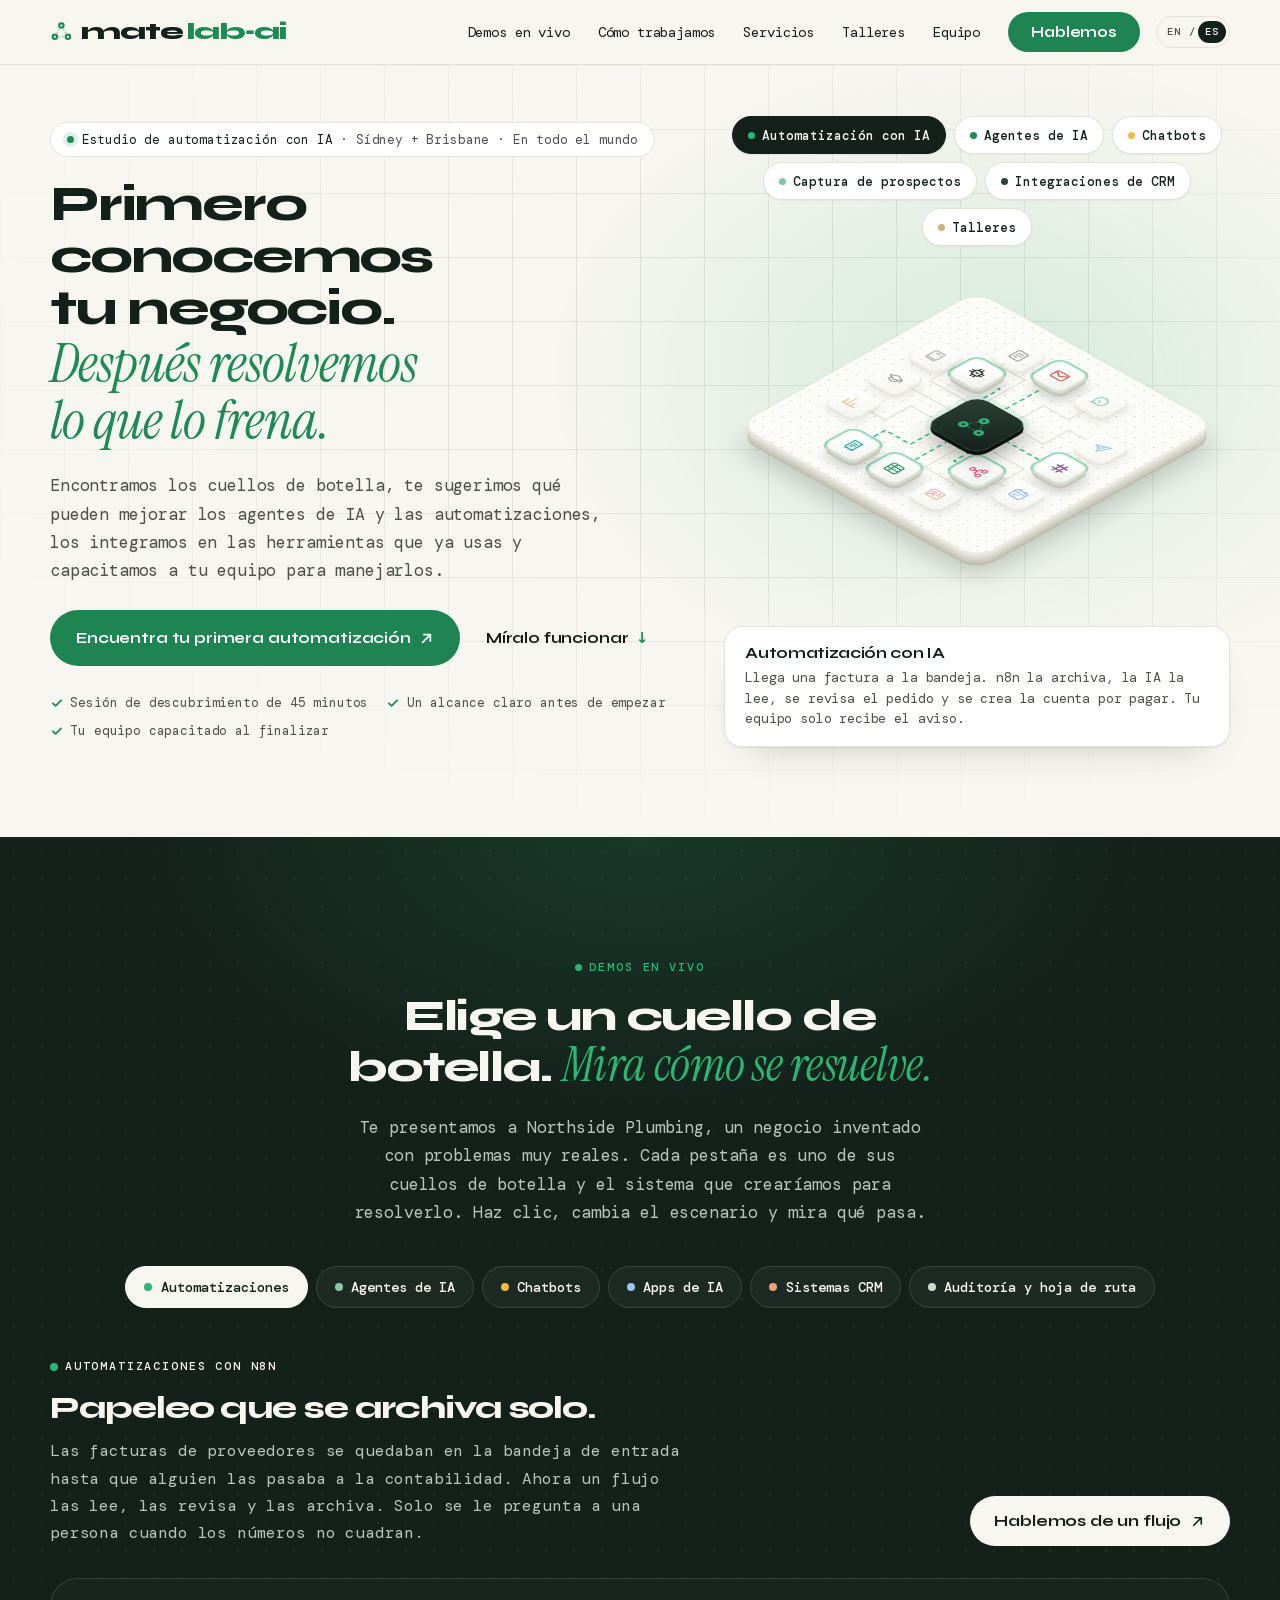
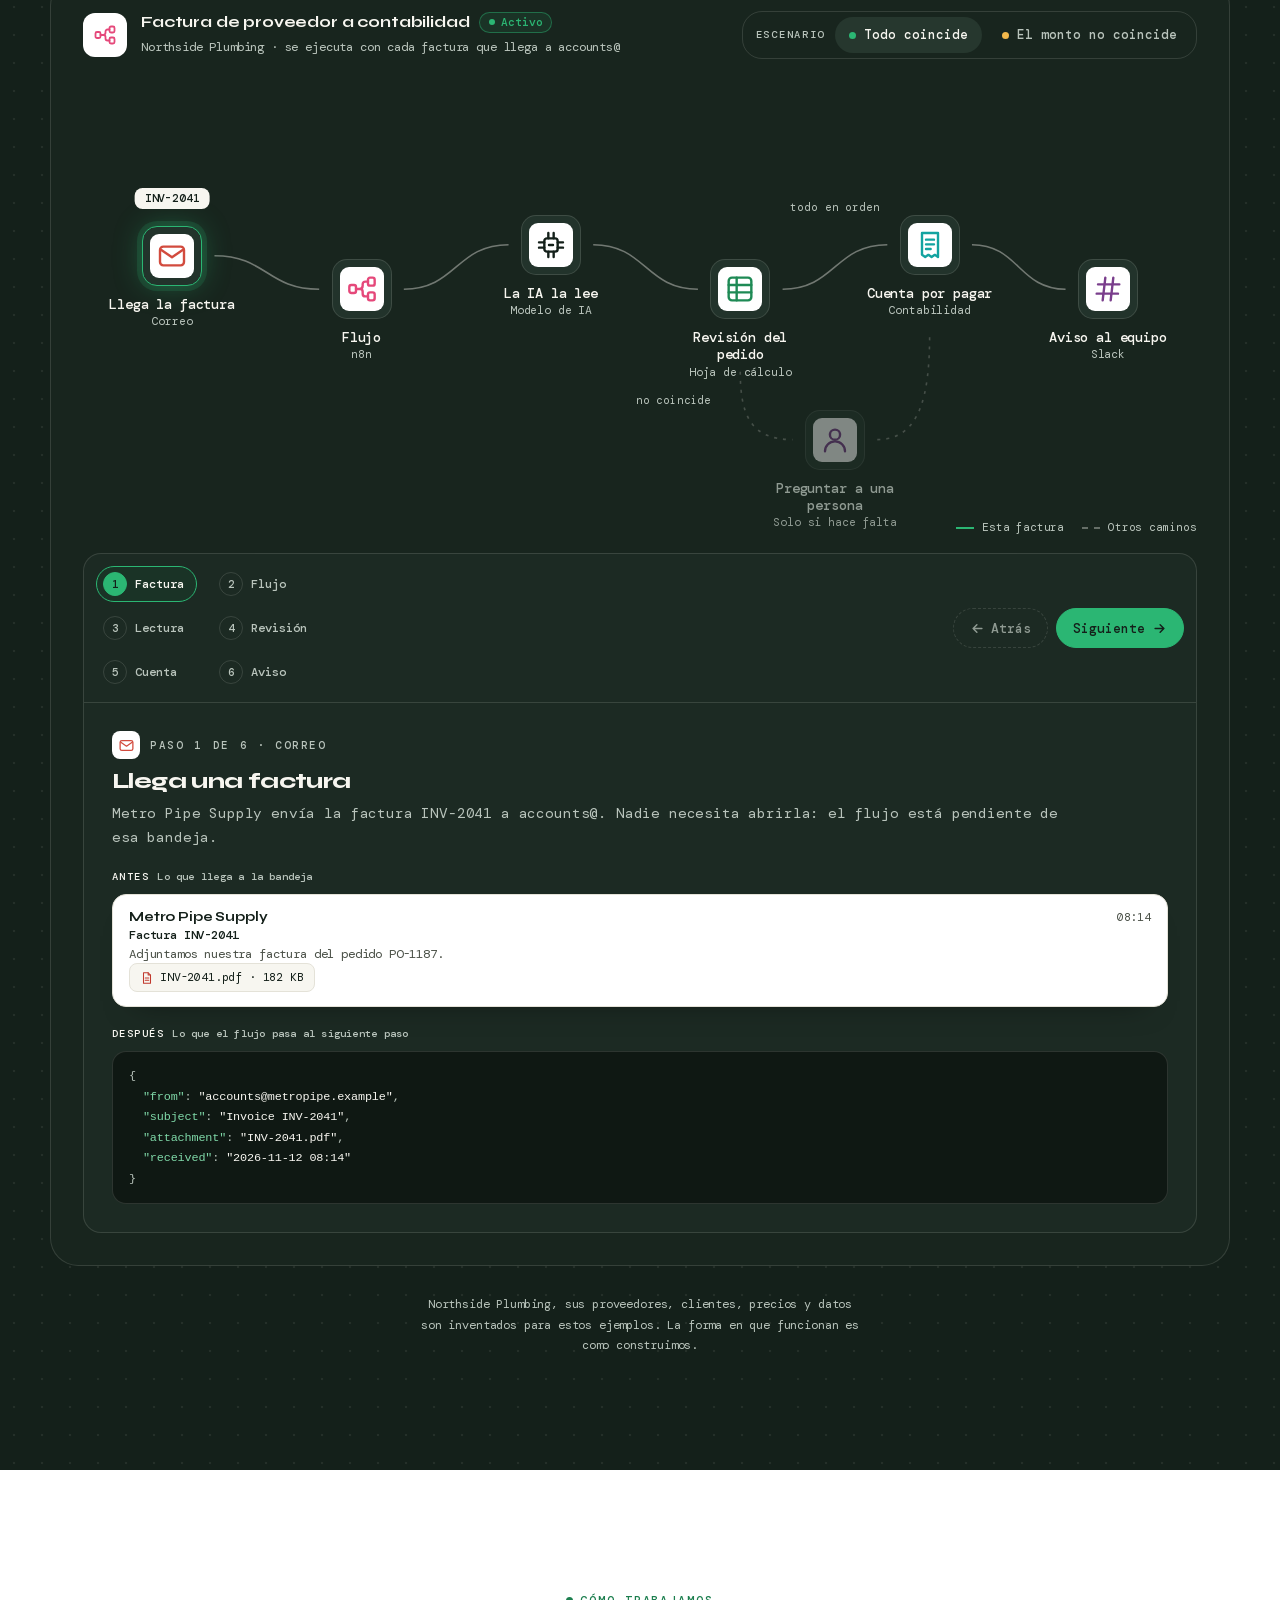
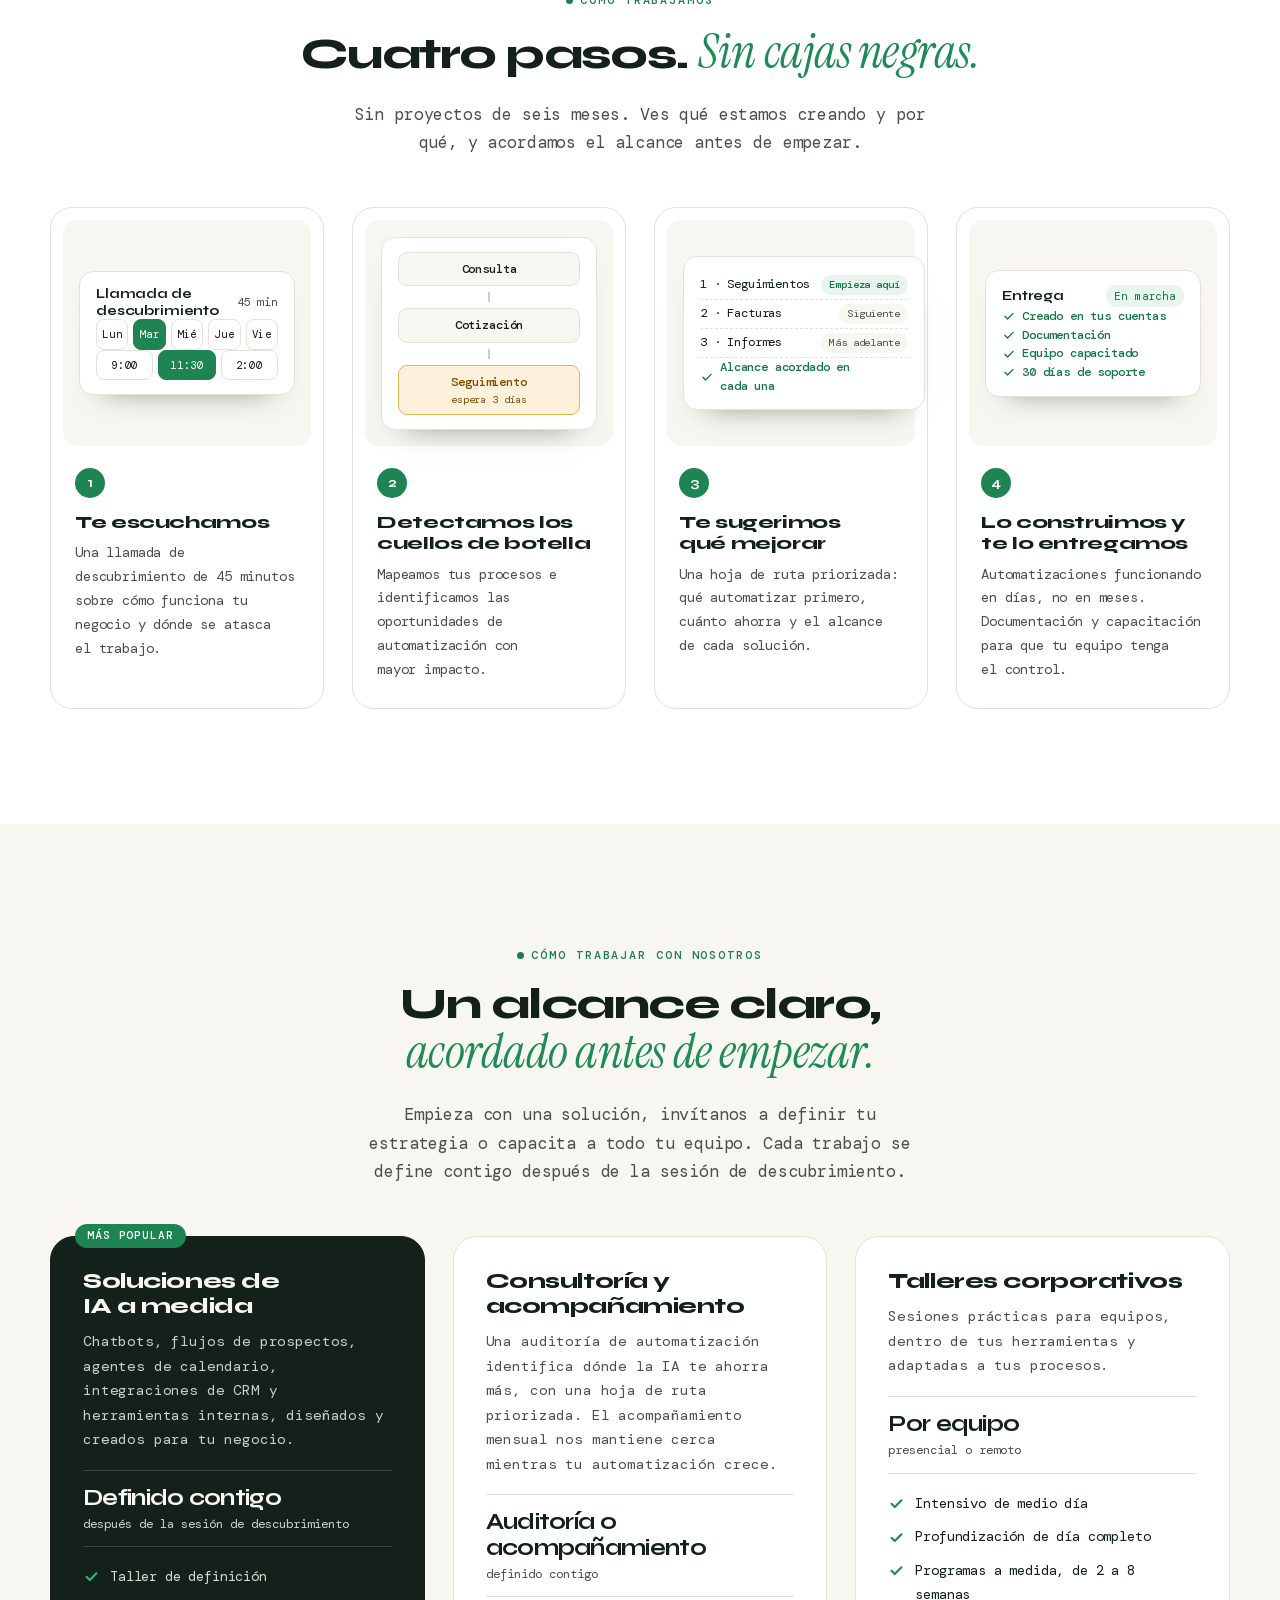
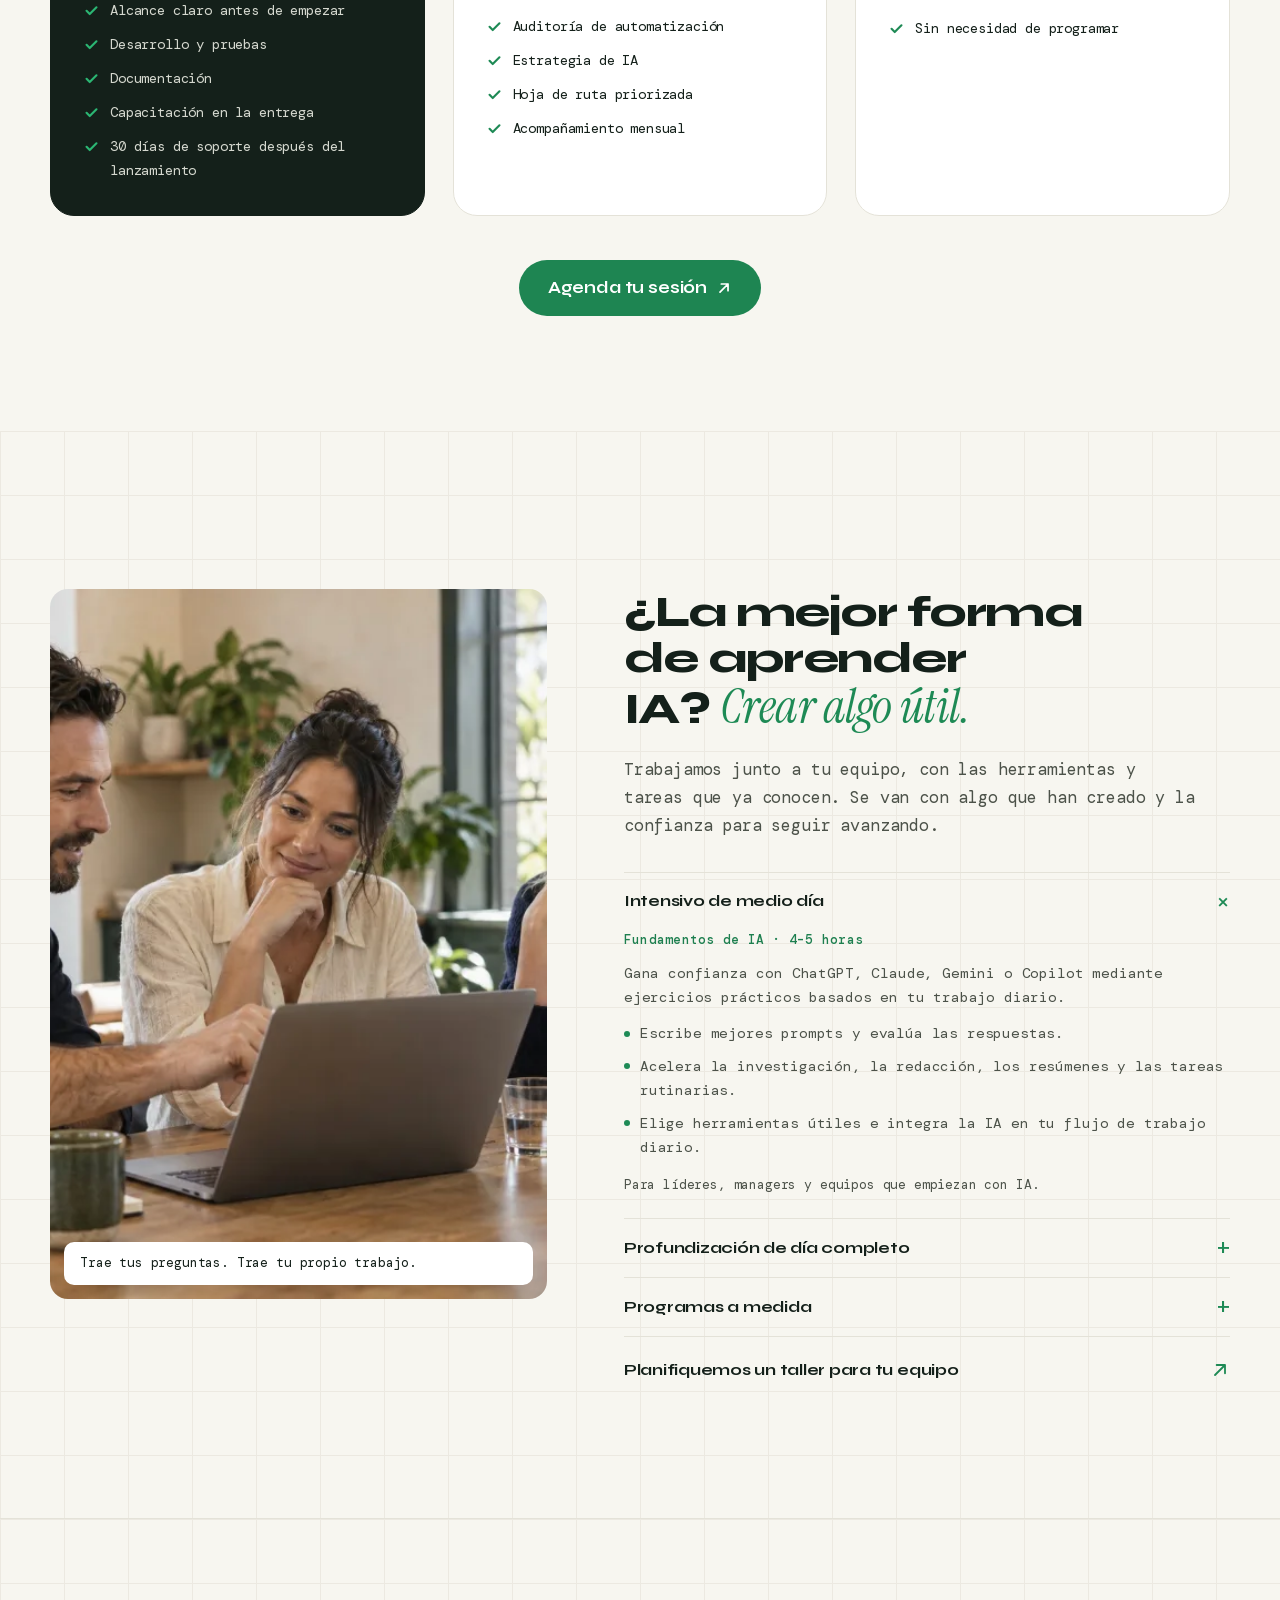
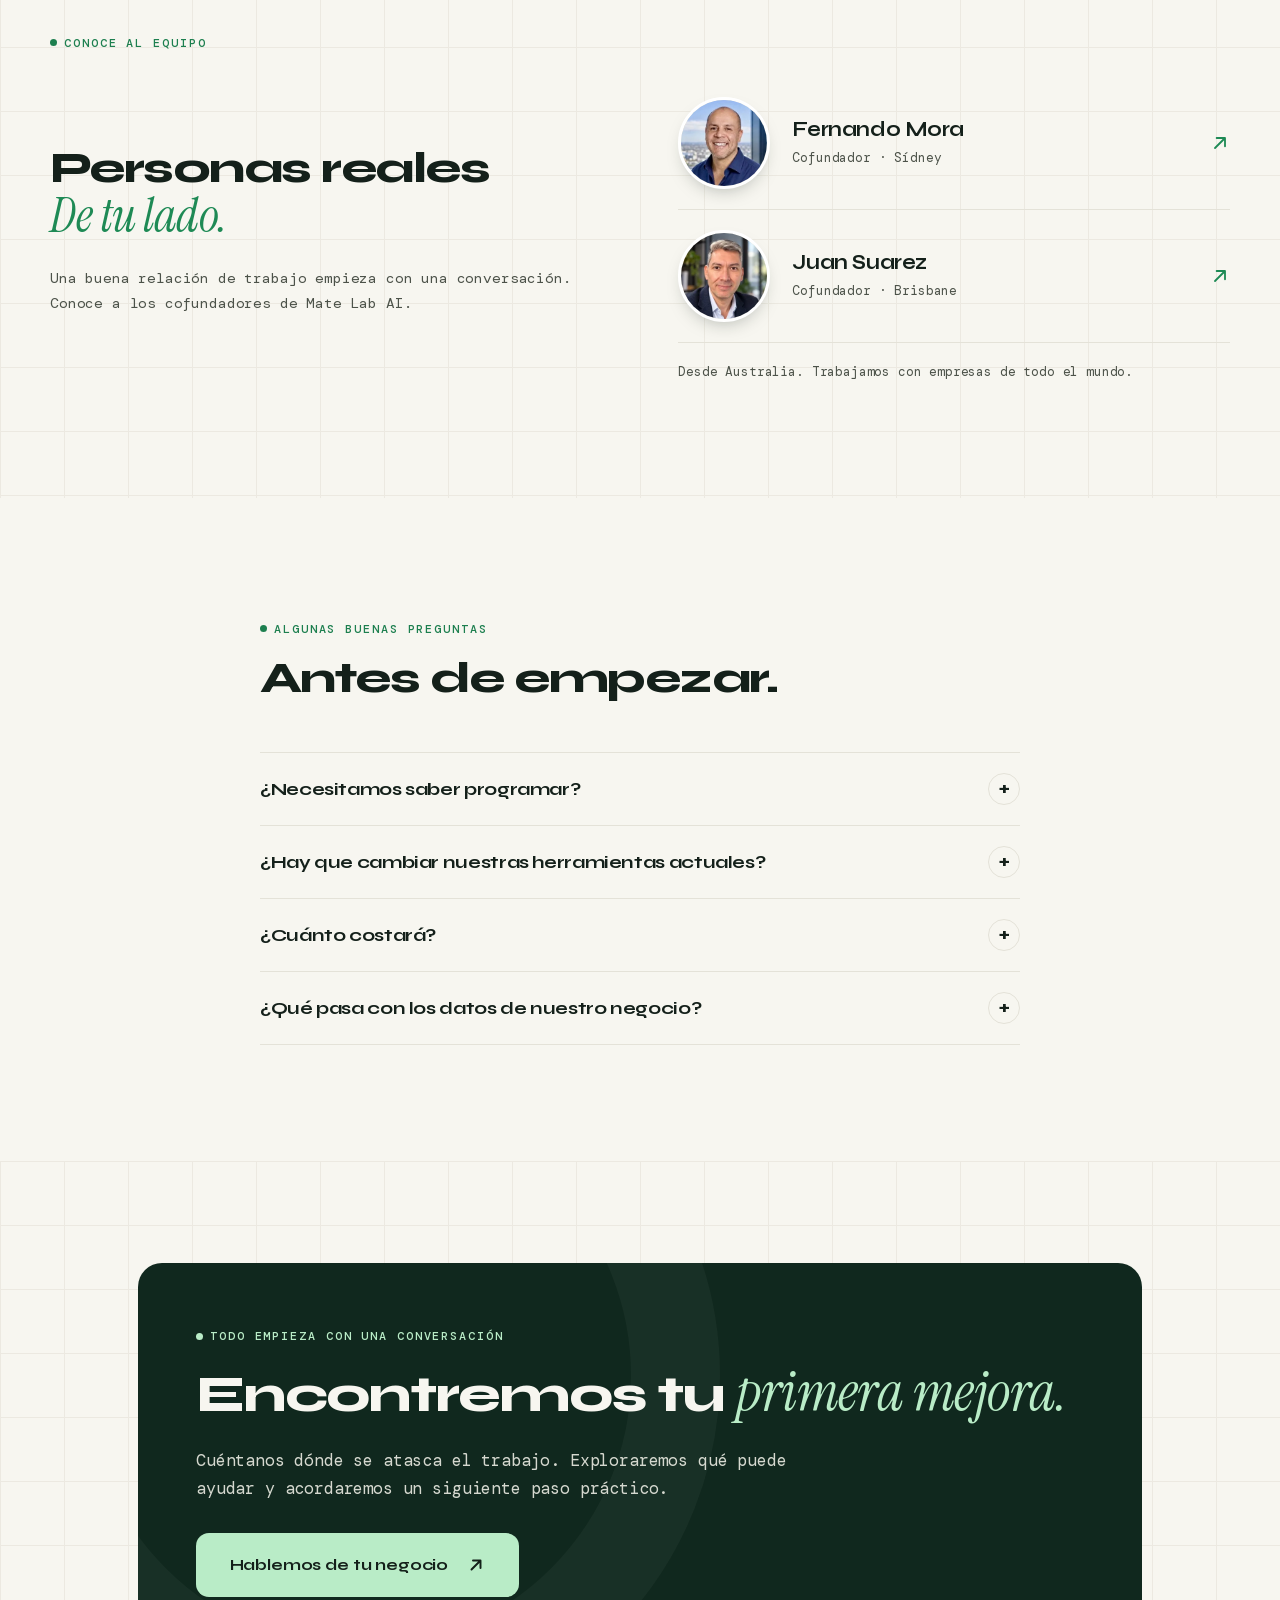
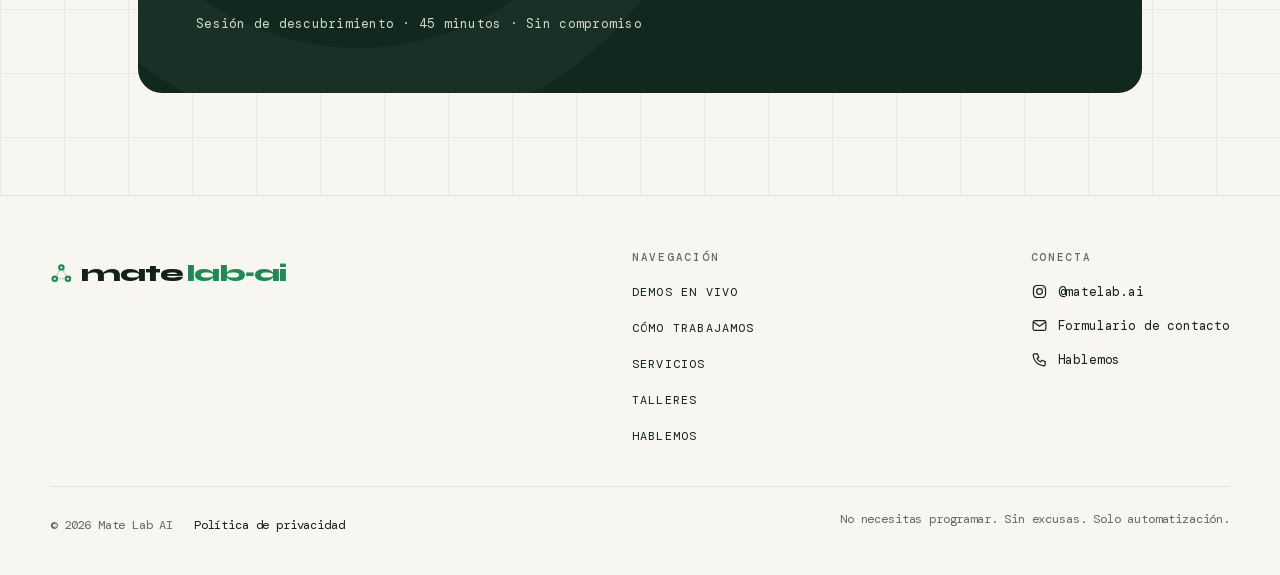
==== commit 784d6815: "Contact, get in touch and privacy pages in the new design Adds /contact and /es/contact (two-step en" ====
--- a/es/index.html
+++ b/es/index.html
@@ -39,6 +39,8 @@
 @font-face{font-family:'Instrument Serif';font-style:italic;font-weight:400;font-display:swap;src:url(../fuentes/instrument-serif-italica-latin-ext.a04fc7ed.woff2) format('woff2');unicode-range:U+0100-02BA, U+02BD-02C5, U+02C7-02CC, U+02CE-02D7, U+02DD-02FF, U+0304, U+0308, U+0329, U+1D00-1DBF, U+1E00-1E9F, U+1EF2-1EFF, U+2020, U+20A0-20AB, U+20AD-20C4, U+2113, U+2C60-2C7F, U+A720-A7FF}
 @font-face{font-family:'Instrument Serif';font-style:italic;font-weight:400;font-display:swap;src:url(../fuentes/instrument-serif-italica-latin.6ee678c3.woff2) format('woff2');unicode-range:U+0000-00FF, U+0131, U+0152-0153, U+02BB-02BC, U+02C6, U+02DA, U+02DC, U+0304, U+0308, U+0329, U+2000-206F, U+20AC, U+2122, U+2191, U+2193, U+2212, U+2215, U+FEFF, U+FFFD}</style>
 <link rel="stylesheet" href="../css/sitio.b0ec51ce.css">
+<link rel="stylesheet" href="../css/contacto.98699e53.css">
+<link rel="stylesheet" href="../css/legal.db2b0c21.css">
 <style>:root{--primario:#1E8A55;--secundario:#2BB673;--tinta:#14201A;--fondo:#F7F6F0;--sobre-primario:#FFFFFF;--primario-boton:#1E8552;--sobre-secundario:#14201A;--secundario-boton:#2BB673;--escenario-a:#4BA177;--escenario-b:#2BB673;--sobre-escenario:#14201A;--primario-texto:#1D7F4F;--secundario-texto:#227A4F;--fuente-texto:'DM Mono', system-ui, -apple-system, 'Segoe UI', Roboto, 'Helvetica Neue', Arial, sans-serif;--fuente-titulos:'Syne', system-ui, -apple-system, 'Segoe UI', Roboto, 'Helvetica Neue', Arial, sans-serif}</style>
 <script>document.documentElement.classList.add('js');setTimeout(function(){if(!window.SITIO_LISTO)document.documentElement.classList.remove('js')},3000);window.SITIO={"nombre":"Mate Lab AI","whatsapp":null,"mensaje_whatsapp":"","formulario":{"destino":"whatsapp","webhook":null},"pixel":false};</script>
 
@@ -92,7 +94,7 @@
       <a href="../es/#services">Servicios</a>
       <a href="../es/#workshops">Talleres</a>
       <a href="../es/#team">Equipo</a>
-      <a class="boton boton-principal" href="https://matelabai.com.au/es/contact">Hablemos</a>
+      <a class="boton boton-principal" href="../es/contact">Hablemos</a>
     </nav>
     <a class="idioma" href="../" hreflang="en-AU" lang="en" aria-label="Switch to English"><span>EN</span><span aria-hidden="true">/</span><span class="actual">ES</span></a>
     <button class="menu-boton" type="button" data-menu-boton aria-expanded="false" aria-controls="menu" aria-label="Abrir menú"><span></span><span></span></button>
@@ -108,7 +110,7 @@
         <h1 data-palabras><span class="renglon">Primero conocemos tu negocio.</span> <span class="renglon verde">Después resolvemos lo que lo frena.</span></h1>
         <p class="bajada" data-aparece style="--retraso:120ms">Encontramos los cuellos de botella, te sugerimos qué pueden mejorar los agentes de IA y las automatizaciones, los integramos en las herramientas que ya usas y capacitamos a tu equipo para manejarlos.</p>
         <div class="botones" data-aparece style="--retraso:200ms">
-          <a class="boton boton-principal boton-grande con-flecha" href="https://matelabai.com.au/es/contact">Encuentra tu primera automatización</a>
+          <a class="boton boton-principal boton-grande con-flecha" href="../es/contact">Encuentra tu primera automatización</a>
           <a class="enlace-flecha" href="#demos">Míralo funcionar</a>
         </div>
         <ul class="promesas" data-aparece style="--retraso:260ms">
@@ -201,7 +203,7 @@
             <h3>Papeleo que se archiva solo.</h3>
             <p>Las facturas de proveedores se quedaban en la bandeja de entrada hasta que alguien las pasaba a la contabilidad. Ahora un flujo las lee, las revisa y las archiva. Solo se le pregunta a una persona cuando los números no cuadran.</p>
           </div>
-          <a class="boton boton-claro con-flecha" href="https://matelabai.com.au/es/contact">Hablemos de un flujo</a>
+          <a class="boton boton-claro con-flecha" href="../es/contact">Hablemos de un flujo</a>
         </div>
 
         <div class="marco flujo" data-flujo>
@@ -494,7 +496,7 @@
             <h3>Un agente que hace el seguimiento, y tú tienes el control.</h3>
             <p>Lee la solicitud, revisa qué puede usar y luego agenda, redacta y actualiza. Todo lo que esté fuera de tus reglas espera a una persona.</p>
           </div>
-          <a class="boton boton-claro con-flecha" href="https://matelabai.com.au/es/contact">Hablemos de un agente</a>
+          <a class="boton boton-claro con-flecha" href="../es/contact">Hablemos de un agente</a>
         </div>
 
         <div class="marco agente" data-agente>
@@ -591,7 +593,7 @@
             <h3>Respuestas a las 9 pm, con tu propia información.</h3>
             <p>En tu sitio web, WhatsApp o Telegram. Responde las preguntas que tu equipo escucha todos los días, toma los datos y agenda el siguiente paso. Tu equipo recibe un resumen claro, no una transcripción.</p>
           </div>
-          <a class="boton boton-claro con-flecha" href="https://matelabai.com.au/es/contact">Hablemos de un chatbot</a>
+          <a class="boton boton-claro con-flecha" href="../es/contact">Hablemos de un chatbot</a>
         </div>
 
         <div class="marco charla" data-charla>
@@ -647,7 +649,7 @@
             <h3>Un portal para la oficina y una app de campo, con los mismos datos.</h3>
             <p>Hay trabajo que ya no cabe en una hoja de cálculo. Creamos la herramienta interna que tu equipo realmente necesita: un portal para la oficina, una app para quienes están en la calle y un asistente que hace el papeleo entre ambos.</p>
           </div>
-          <a class="boton boton-claro con-flecha" href="https://matelabai.com.au/es/contact">Hablemos de tu herramienta</a>
+          <a class="boton boton-claro con-flecha" href="../es/contact">Hablemos de tu herramienta</a>
         </div>
 
         <div class="marco apps" data-apps>
@@ -756,7 +758,7 @@
             <h3>Cada trabajo en su lugar. La administración avanza sola.</h3>
             <p>Las consultas, visitas y cotizaciones llegan solas a la columna correcta. Mueve un trabajo a la siguiente etapa y el seguimiento se hace automáticamente: mensajes, calendario, cotizaciones y facturas. A las cotizaciones sin respuesta se les redacta un seguimiento amable.</p>
           </div>
-          <a class="boton boton-claro con-flecha" href="https://matelabai.com.au/es/contact">Hablemos de tu CRM</a>
+          <a class="boton boton-claro con-flecha" href="../es/contact">Hablemos de tu CRM</a>
         </div>
 
         <div class="marco crm" data-crm>
@@ -871,7 +873,7 @@
             <h3>Encuentra el cuello de botella que conviene resolver primero.</h3>
             <p>En la auditoría listamos las tareas que se comen tu semana, las medimos contigo y ordenamos qué automatizar primero; luego acordamos el alcance de cada solución. Prueba una versión rápida con tus propios números.</p>
           </div>
-          <a class="boton boton-claro con-flecha" href="https://matelabai.com.au/es/contact">Agenda tu sesión</a>
+          <a class="boton boton-claro con-flecha" href="../es/contact">Agenda tu sesión</a>
         </div>
 
         <div class="marco auditoria" data-auditoria>
@@ -1030,7 +1032,7 @@
         </article>
       </div>
       <div class="botones ofertas-boton" data-aparece>
-        <a class="boton boton-principal boton-grande con-flecha" href="https://matelabai.com.au/es/contact">Agenda tu sesión</a>
+        <a class="boton boton-principal boton-grande con-flecha" href="../es/contact">Agenda tu sesión</a>
       </div>
     </div>
   </section>
@@ -1089,7 +1091,7 @@
             </div>
           </details>
         </div>
-        <a class="taller-enlace" href="https://matelabai.com.au/es/contact">Planifiquemos un taller para tu equipo</a>
+        <a class="taller-enlace" href="../es/contact">Planifiquemos un taller para tu equipo</a>
       </div>
     </div>
   </section>
@@ -1142,7 +1144,7 @@
         <p class="rotulo">Todo empieza con una conversación</p>
         <h2>Encontremos tu <em>primera mejora.</em></h2>
         <p class="bajada">Cuéntanos dónde se atasca el trabajo. Exploraremos qué puede ayudar y acordaremos un siguiente paso práctico.</p>
-        <div class="botones"><a class="boton boton-menta con-flecha" href="https://matelabai.com.au/es/contact">Hablemos de tu negocio</a></div>
+        <div class="botones"><a class="boton boton-menta con-flecha" href="../es/contact">Hablemos de tu negocio</a></div>
         <p class="nota-boton">Sesión de descubrimiento · 45 minutos · Sin compromiso</p>
       </div>
     </div>
@@ -1169,25 +1171,25 @@
           <li><a href="../es/#how">Cómo trabajamos</a></li>
           <li><a href="../es/#services">Servicios</a></li>
           <li><a href="../es/#workshops">Talleres</a></li>
-          <li><a href="https://matelabai.com.au/es/contact">Hablemos</a></li>
+          <li><a href="../es/contact">Hablemos</a></li>
         </ul>
       </div>
       <div>
         <h2 class="pie-titulo">Conecta</h2>
         <ul class="pie-contacto">
           <li><a href="https://instagram.com/matelab.ai" rel="noopener"><svg viewBox="0 0 24 24" aria-hidden="true" focusable="false"><rect x="3.5" y="3.5" width="17" height="17" rx="5"/><circle cx="12" cy="12" r="4"/><path d="M17.2 6.8h.01"/></svg>@matelab.ai</a></li>
-          <li><a href="https://matelabai.com.au/es/register"><svg viewBox="0 0 24 24" aria-hidden="true" focusable="false"><rect x="3" y="5" width="18" height="14" rx="2.5"/><path d="m4 7.5 8 5.5 8-5.5"/></svg>Formulario de contacto</a></li>
-          <li><a href="https://matelabai.com.au/es/contact"><svg viewBox="0 0 24 24" aria-hidden="true" focusable="false"><path d="M5 4h4l2 5-2.5 1.5a11 11 0 0 0 5 5L15 13l5 2v4a2 2 0 0 1-2 2A16 16 0 0 1 3 6a2 2 0 0 1 2-2"/></svg>Hablemos</a></li>
+          <li><a href="../es/register"><svg viewBox="0 0 24 24" aria-hidden="true" focusable="false"><rect x="3" y="5" width="18" height="14" rx="2.5"/><path d="m4 7.5 8 5.5 8-5.5"/></svg>Formulario de contacto</a></li>
+          <li><a href="../es/contact"><svg viewBox="0 0 24 24" aria-hidden="true" focusable="false"><path d="M5 4h4l2 5-2.5 1.5a11 11 0 0 0 5 5L15 13l5 2v4a2 2 0 0 1-2 2A16 16 0 0 1 3 6a2 2 0 0 1 2-2"/></svg>Hablemos</a></li>
         </ul>
       </div>
     </div>
     <div class="pie-final">
-      <span>© 2026 Mate Lab AI <a href="https://matelabai.com.au/privacy">Política de privacidad</a></span>
+      <span>© 2026 Mate Lab AI <a href="../privacy">Política de privacidad</a></span>
       <span>No necesitas programar. Sin excusas. Solo automatización.</span>
     </div>
   </div>
 </footer>
 
-<script src="../js/sitio.013b296a.js" defer></script>
+<script src="../js/sitio.51dc51d8.js" defer></script>
 </body>
 </html>
--- a/css/contacto.98699e53.css
+++ b/css/contacto.98699e53.css
@@ -0,0 +1 @@
+.contacto{padding-block: clamp(40px, 6vw, 88px) clamp(72px, 9vw, 128px)}.contacto-dentro{display: grid;gap: clamp(28px, 4vw, 44px);grid-template-columns: minmax(0, 1fr)}.contacto-cabecera, .contacto-formulario{width: 100%;max-width: 640px;margin-inline: auto}.contacto-cabecera .bajada{margin: 1.1rem 0 0}.contacto-cabecera .promesas{margin-top: 1.2rem}.contacto-formulario{scroll-margin-top: calc(var(--alto-barra) + 16px);gap: 22px;position: relative;padding: clamp(20px, 3.4vw, 36px);background: var(--blanco);border: var(--borde);border-radius: var(--radio);box-shadow: var(--sombra)}.paso{display: grid;gap: 20px;grid-template-columns: minmax(0, 1fr)}.paso-titulo h2{font-size: clamp(1.3rem, 2.2vw, 1.55rem);letter-spacing: -.025em;margin: 0;outline: none}.paso-titulo p{margin: .45rem 0 0;color: var(--tinta-suave);font-size: .9rem;line-height: 1.6}.pasos{display: grid;gap: 10px}.pasos-barra{display: grid;grid-template-columns: repeat(2, minmax(0, 1fr));gap: 8px}.pasos-barra i{height: 4px;border-radius: 99px;background: var(--raya)}.pasos-barra i.lleno{background: var(--verde)}.pasos-texto, .contacto .campo label, .opciones legend{margin: 0;padding: 0;font: 500 .72rem/1.4 var(--fuente-texto);letter-spacing: .13em;text-transform: uppercase;color: var(--tinta-suave)}.contacto .opcional{text-transform: none;letter-spacing: 0}.dos{display: grid;gap: 20px 16px;grid-template-columns: minmax(0, 1fr)}@media (min-width: 620px){.dos{grid-template-columns: repeat(2, minmax(0, 1fr))}}.contacto .campo{gap: 8px;align-content: start}.contacto .campo input, .contacto .campo select, .contacto .campo textarea{min-height: 52px;padding: 13px 15px;border: 1px solid #C9C7BA;border-radius: 12px;background: var(--papel);font-size: 1rem}.contacto .campo textarea{min-height: 168px;line-height: 1.6}.contacto .campo ::placeholder{color: #6B7268;opacity: 1}.contacto .campo select{appearance: none;-webkit-appearance: none;padding-right: 40px;text-overflow: ellipsis;background-image: url("data:image/svg+xml,%3Csvg xmlns=%27http://www.w3.org/2000/svg%27 viewBox=%270 0 24 24%27 fill=%27none%27 stroke=%27%2314201A%27 stroke-width=%272.2%27 stroke-linecap=%27round%27 stroke-linejoin=%27round%27%3E%3Cpath d=%27m6 9 6 6 6-6%27/%3E%3C/svg%3E");background-repeat: no-repeat;background-position: right 13px center;background-size: 16px}.contacto .campo [aria-invalid="true"]{border-color: #C2262E}.contacto .campo .error, .opciones .error{font-size: .82rem;font-weight: 500;line-height: 1.5;color: #B4232A}.contacto .error:empty{display: none}.campo-arriba{display: flex;justify-content: space-between;align-items: baseline;gap: 12px}.contador{flex: none;font: 500 .72rem/1.4 var(--fuente-texto);color: var(--tinta-suave)}.contador.pasado{color: #B4232A}.ayuda{font-size: .82rem;line-height: 1.55;color: var(--tinta-suave)}.telefono{display: grid;gap: 8px;grid-template-columns: minmax(0, 150px) minmax(0, 1fr)}.opciones{display: grid;gap: 10px;grid-template-columns: minmax(0, 1fr);min-width: 0;margin: 0;padding: 0;border: 0}.opciones legend{margin-bottom: 10px}.opcion{display: flex;align-items: flex-start;gap: 14px;padding: 14px 16px;border: 1px solid #C9C7BA;border-radius: 12px;background: var(--papel);cursor: pointer;transition: border-color .2s, background-color .2s}.opcion:hover{border-color: var(--verde)}.opcion:has(:checked){border-color: var(--verde);background: color-mix(in oklab, var(--verde) 6%, var(--blanco))}.opcion:has(:focus-visible){outline: 3px solid var(--primario-texto);outline-offset: 1px}.opciones[aria-invalid="true"] .opcion{border-color: #C2262E}.opcion input{flex: none;width: 24px;height: 24px;margin: 0;accent-color: var(--verde)}.opcion span{display: grid;gap: 2px;min-width: 0}.opcion strong{font: 700 .98rem/1.3 var(--fuente-titulos);letter-spacing: -.01em;color: var(--tinta)}.opcion small{font-size: .82rem;line-height: 1.45;color: var(--tinta-suave)}.contacto-formulario .boton{width: 100%}.contacto-formulario .boton[disabled]{opacity: .7;cursor: progress}.con-flecha-derecha::after{content: "";flex: none;width: 1em;height: 1em;background: currentColor;-webkit-mask: url("data:image/svg+xml,%3Csvg xmlns=%27http://www.w3.org/2000/svg%27 viewBox=%270 0 24 24%27 fill=%27none%27 stroke=%27black%27 stroke-width=%272.6%27 stroke-linecap=%27round%27 stroke-linejoin=%27round%27%3E%3Cpath d=%27M5 12h14M13 6l6 6-6 6%27/%3E%3C/svg%3E") center / contain no-repeat;mask: url("data:image/svg+xml,%3Csvg xmlns=%27http://www.w3.org/2000/svg%27 viewBox=%270 0 24 24%27 fill=%27none%27 stroke=%27black%27 stroke-width=%272.6%27 stroke-linecap=%27round%27 stroke-linejoin=%27round%27%3E%3Cpath d=%27M5 12h14M13 6l6 6-6 6%27/%3E%3C/svg%3E") center / contain no-repeat}.botones-paso{display: grid;gap: 12px;grid-template-columns: minmax(0, 1fr)}@media (min-width: 620px){.botones-paso{grid-template-columns: minmax(0, auto) minmax(0, 1fr)}.botones-paso .boton-secundario{width: auto;min-height: 56px;padding-inline: 1.6em}}.nota-formulario{margin: 0;text-align: center;font-size: .82rem;color: var(--tinta-suave)}.contacto .aviso-corto{text-align: center;font-size: .8rem}.contacto .aviso-corto a, .sin-conexion a{color: var(--primario-texto);text-decoration: underline;text-underline-offset: 3px}.sin-conexion{display: grid;gap: 14px;margin: 0;padding: 16px;border: 1px solid #C2262E;border-radius: 12px;background: #FDF3F2;font-size: .92rem;line-height: 1.6}.sin-conexion p{margin: 0}.sin-conexion .boton{width: auto;min-height: 46px;font-size: .9rem}.solo-lectores{position: absolute;width: 1px;height: 1px;margin: -1px;overflow: hidden;clip-path: inset(50%);white-space: nowrap}.gracias{display: grid;gap: clamp(24px, 3.4vw, 40px);grid-template-columns: minmax(0, 1fr);align-items: start}@media (min-width: 980px){.gracias{grid-template-columns: minmax(0, 360px) minmax(0, 1fr)}.gracias-texto{position: sticky;top: calc(var(--alto-barra) + 32px)}}.gracias-texto{display: grid;gap: 18px}.gracias-texto p{margin: 0;color: var(--tinta-suave)}.gracias-icono{width: 44px;height: 44px;fill: none;stroke: var(--verde);stroke-width: 1.5;stroke-linecap: round;stroke-linejoin: round}.gracias-titulo{font-size: clamp(1.7rem, 3vw, 2.2rem);outline: none}.gracias-caja{display: grid;gap: 8px;padding: 18px;border: var(--borde);border-radius: 14px;background: var(--blanco);font-size: .9rem;line-height: 1.6}.gracias-caja .rotulo{margin: 0}.enlace-volver{justify-self: start;display: inline-flex;align-items: center;min-height: 32px;font: 500 .76rem/1.4 var(--fuente-texto);letter-spacing: .12em;text-transform: uppercase;color: var(--tinta-suave)}.enlace-volver:hover{color: var(--tinta)}.gracias-calendario{padding: clamp(8px, 1.2vw, 12px);border: var(--borde);border-radius: 18px;background: var(--blanco);box-shadow: var(--sombra);overflow: hidden}.calendario-cargando{display: flex;align-items: center;justify-content: center;gap: .7em;margin: 0;padding: 12px 16px 14px;text-align: center;font: 500 .76rem/1.5 var(--fuente-texto);letter-spacing: .1em;text-transform: uppercase;color: var(--tinta-suave)}.calendario-cargando i{flex: none;width: 16px;height: 16px;border-radius: 50%;border: 2px solid var(--raya);border-top-color: var(--verde);animation: gira-calendario .9s linear infinite}@keyframes gira-calendario{to{transform: rotate(360deg)}}@media (prefers-reduced-motion: reduce){.calendario-cargando i{animation: none}}.gracias-calendario iframe{display: block;width: 100%;height: 680px;border: 0;border-radius: 10px}.registro-gracias{display: grid;gap: 18px;justify-items: center;max-width: 420px;margin-inline: auto;padding-block: clamp(32px, 6vw, 72px);text-align: center}.registro-gracias .gracias-icono{width: 56px;height: 56px}.registro-gracias p{margin: 0;color: var(--tinta-suave)}.contacto .estado-formulario:not(.solo-lectores){text-align: center;font-size: .9rem}
--- a/css/legal.db2b0c21.css
+++ b/css/legal.db2b0c21.css
@@ -0,0 +1 @@
+.legal{padding-block: clamp(40px, 6vw, 88px) clamp(72px, 9vw, 128px)}.legal-dentro{display: grid;gap: clamp(28px, 4vw, 48px);grid-template-columns: minmax(0, 1fr)}.legal-cabecera, .legal-texto{width: 100%;max-width: 680px;margin-inline: auto}.legal-cabecera .bajada{margin: 1.1rem 0 0}.legal-fecha{margin: 1.2rem 0 0;font: 500 .74rem/1.4 var(--fuente-texto);letter-spacing: .13em;text-transform: uppercase;color: var(--tinta-suave)}.legal-texto{padding: clamp(22px, 3.6vw, 40px);background: var(--blanco);border: var(--borde);border-radius: var(--radio)}.legal-texto h2{margin: 2.2rem 0 .7rem;font-size: clamp(1.1rem, 1.8vw, 1.3rem);letter-spacing: -.02em;line-height: 1.25}.legal-texto h2:first-child{margin-top: 0}.legal-texto p{margin: 0 0 .9rem;font-size: .95rem;line-height: 1.75;color: var(--tinta-suave)}.legal-texto p:last-child{margin-bottom: 0}.legal-texto a{color: var(--primario-texto);text-decoration: underline;text-underline-offset: 3px;overflow-wrap: anywhere}
